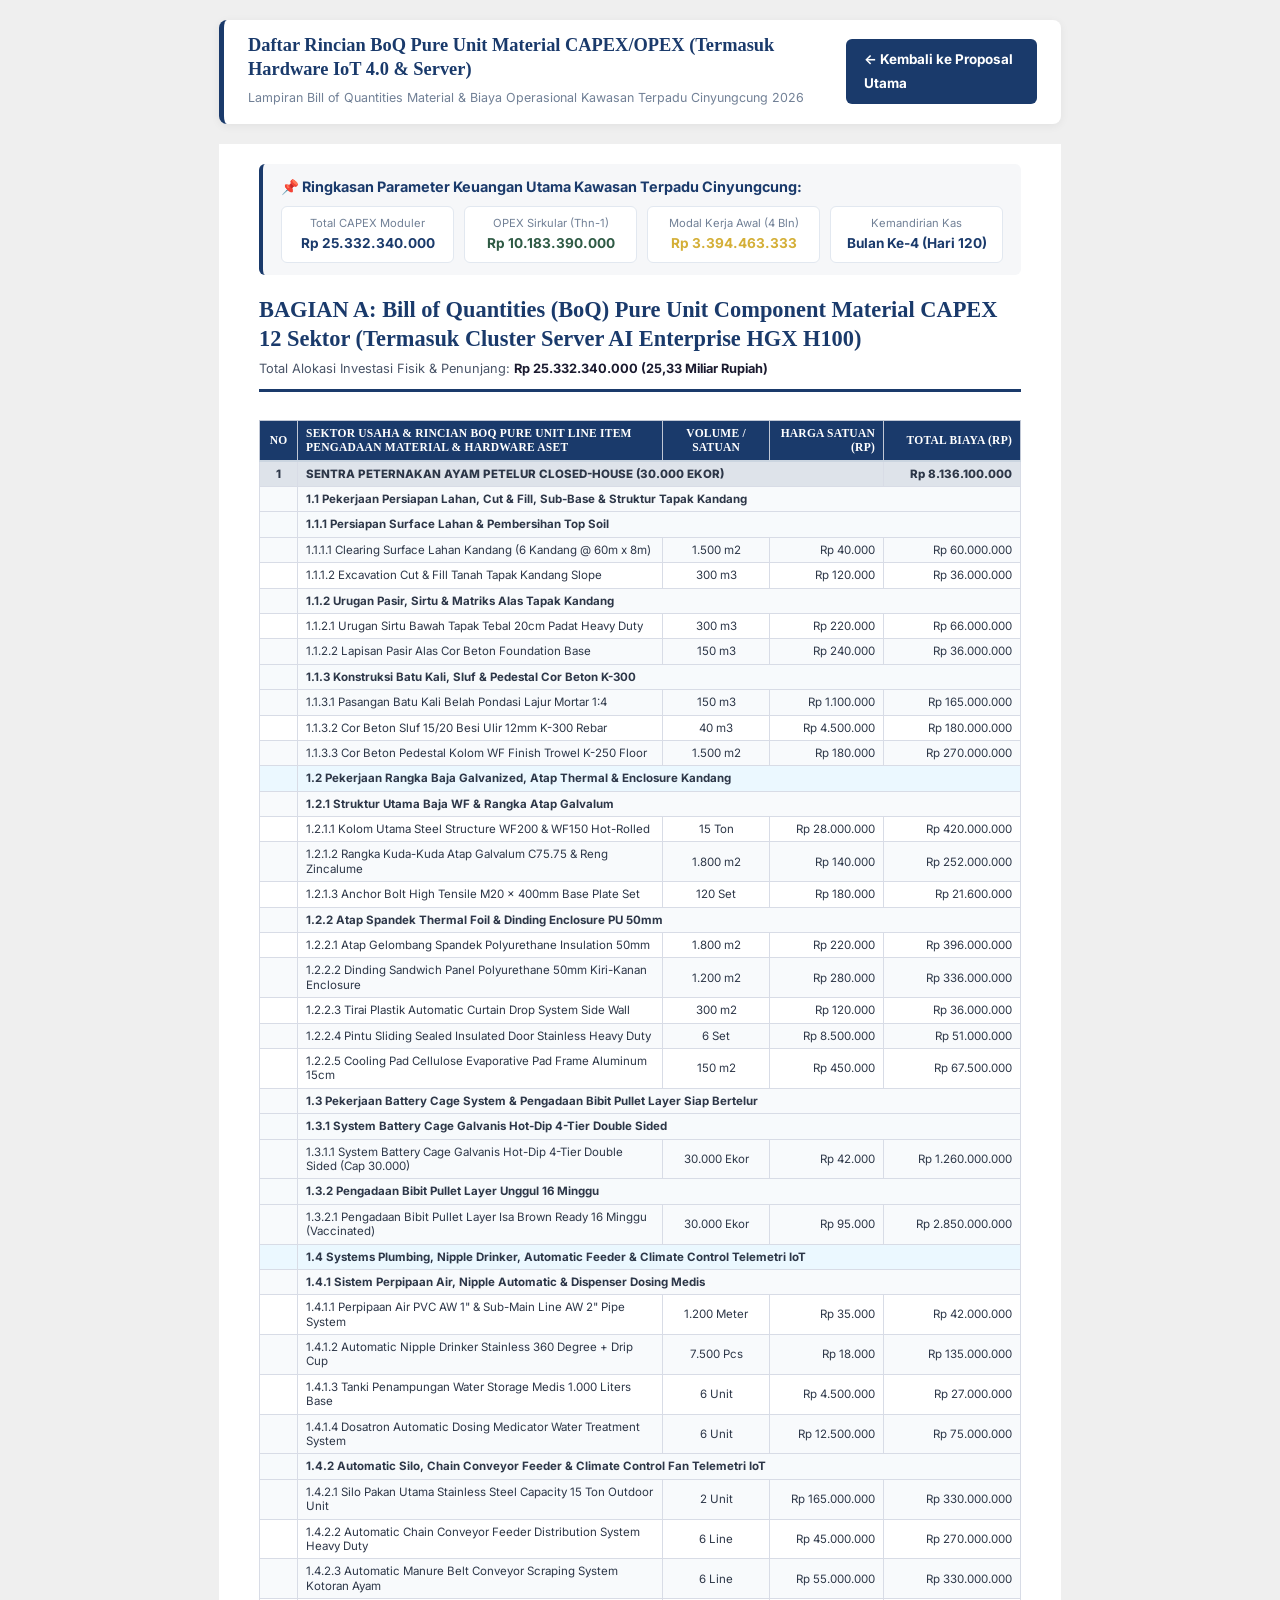
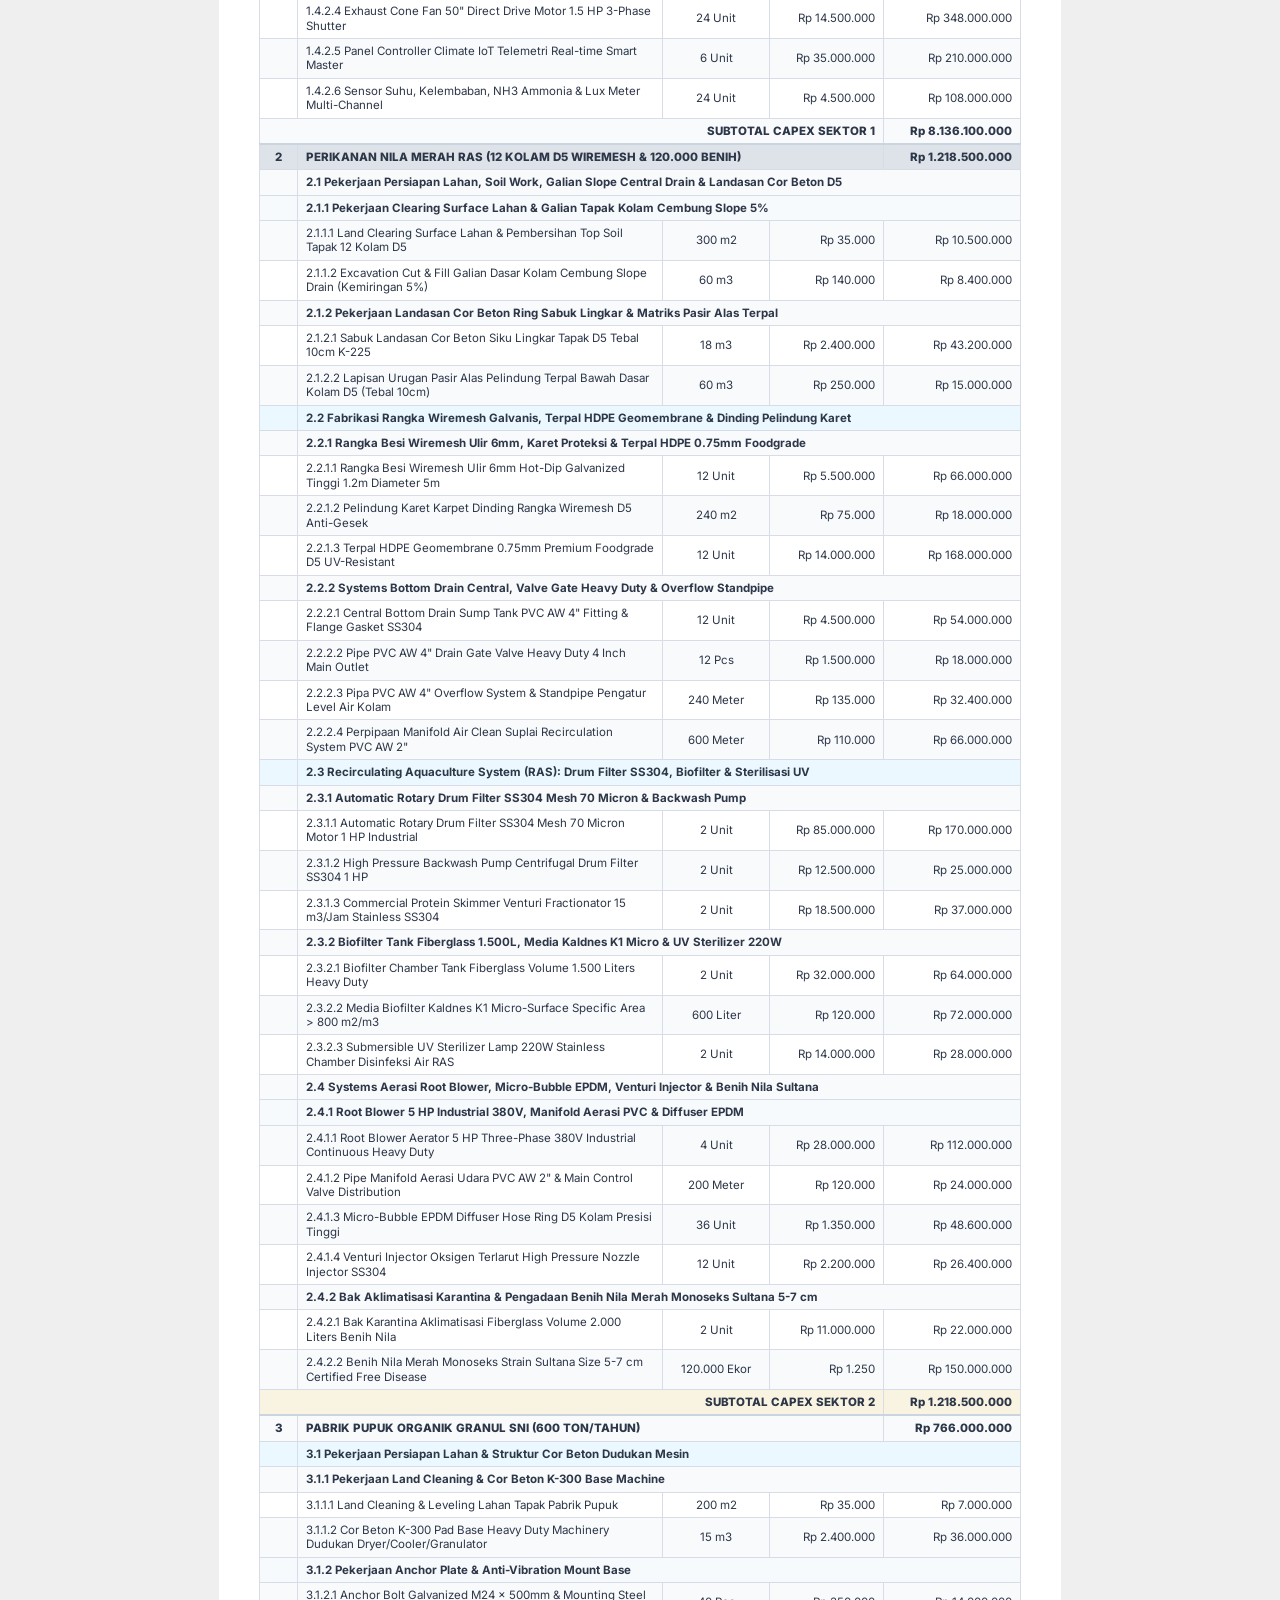
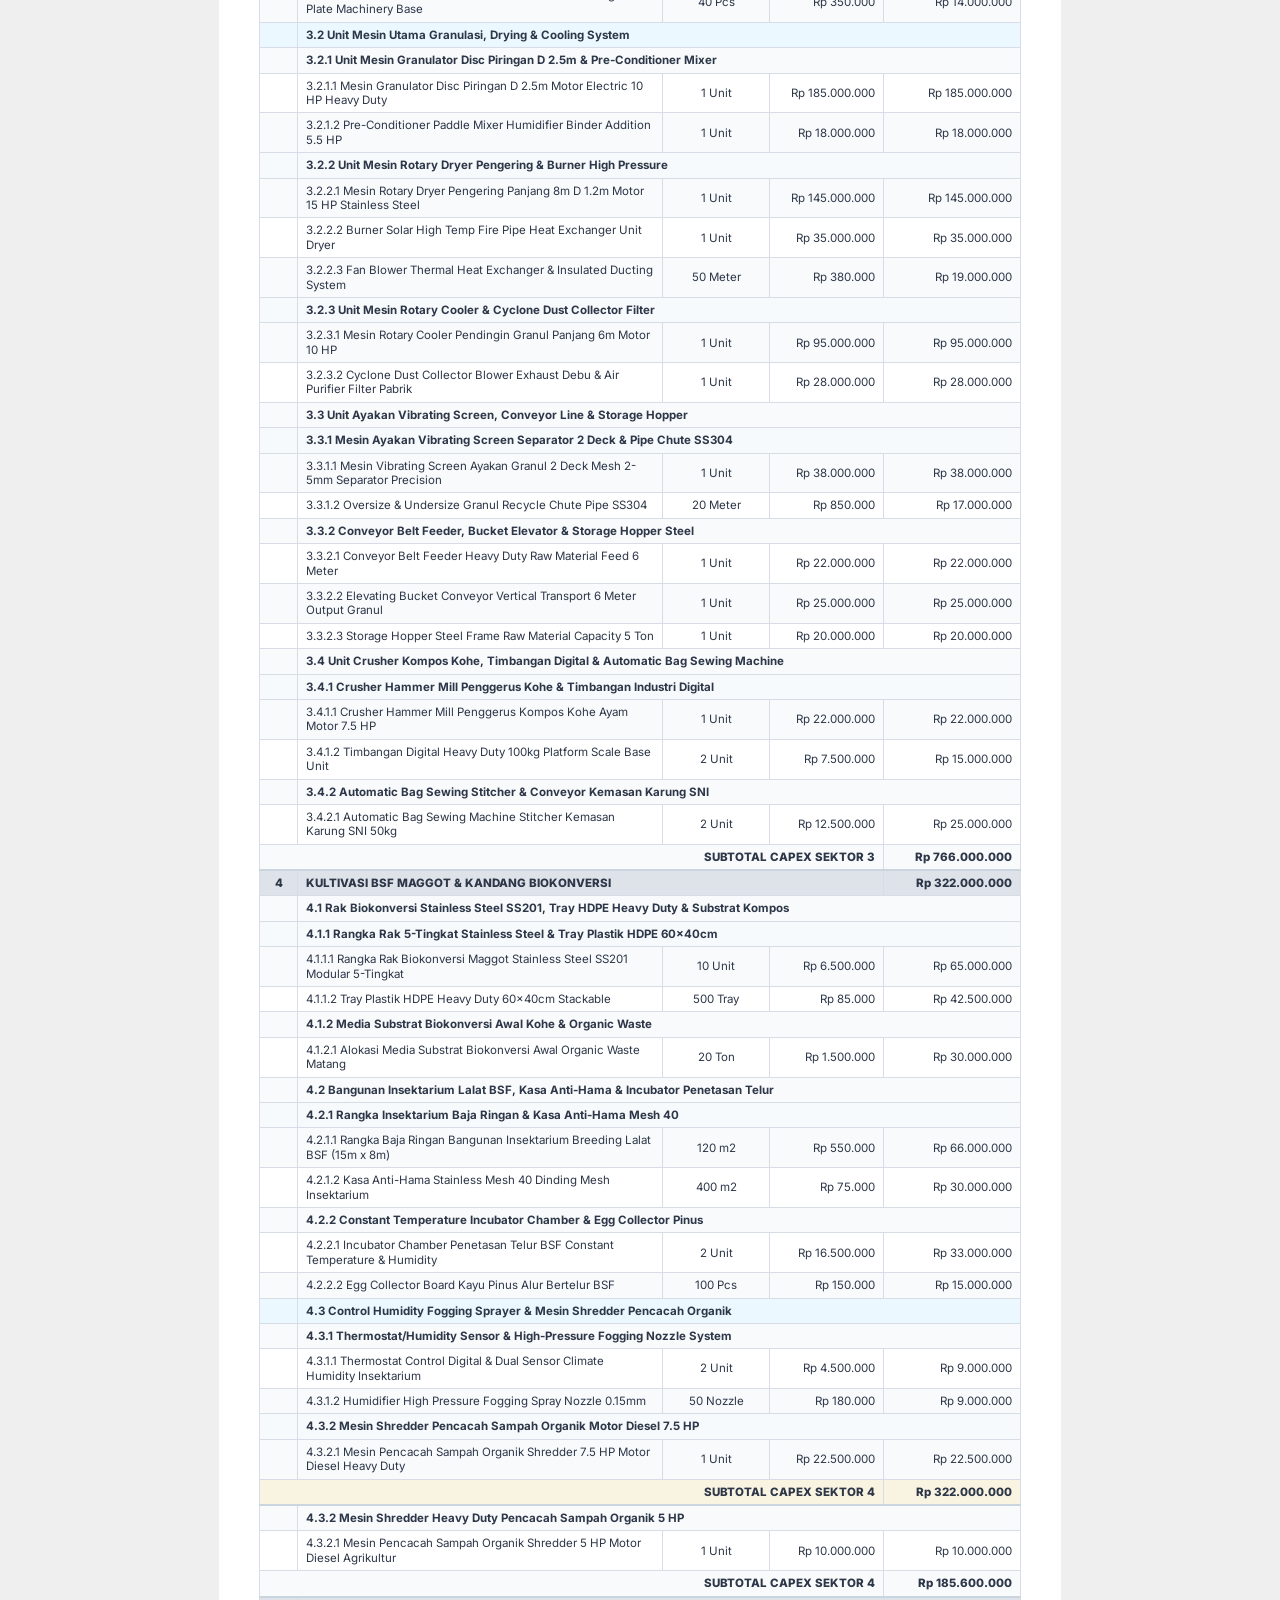
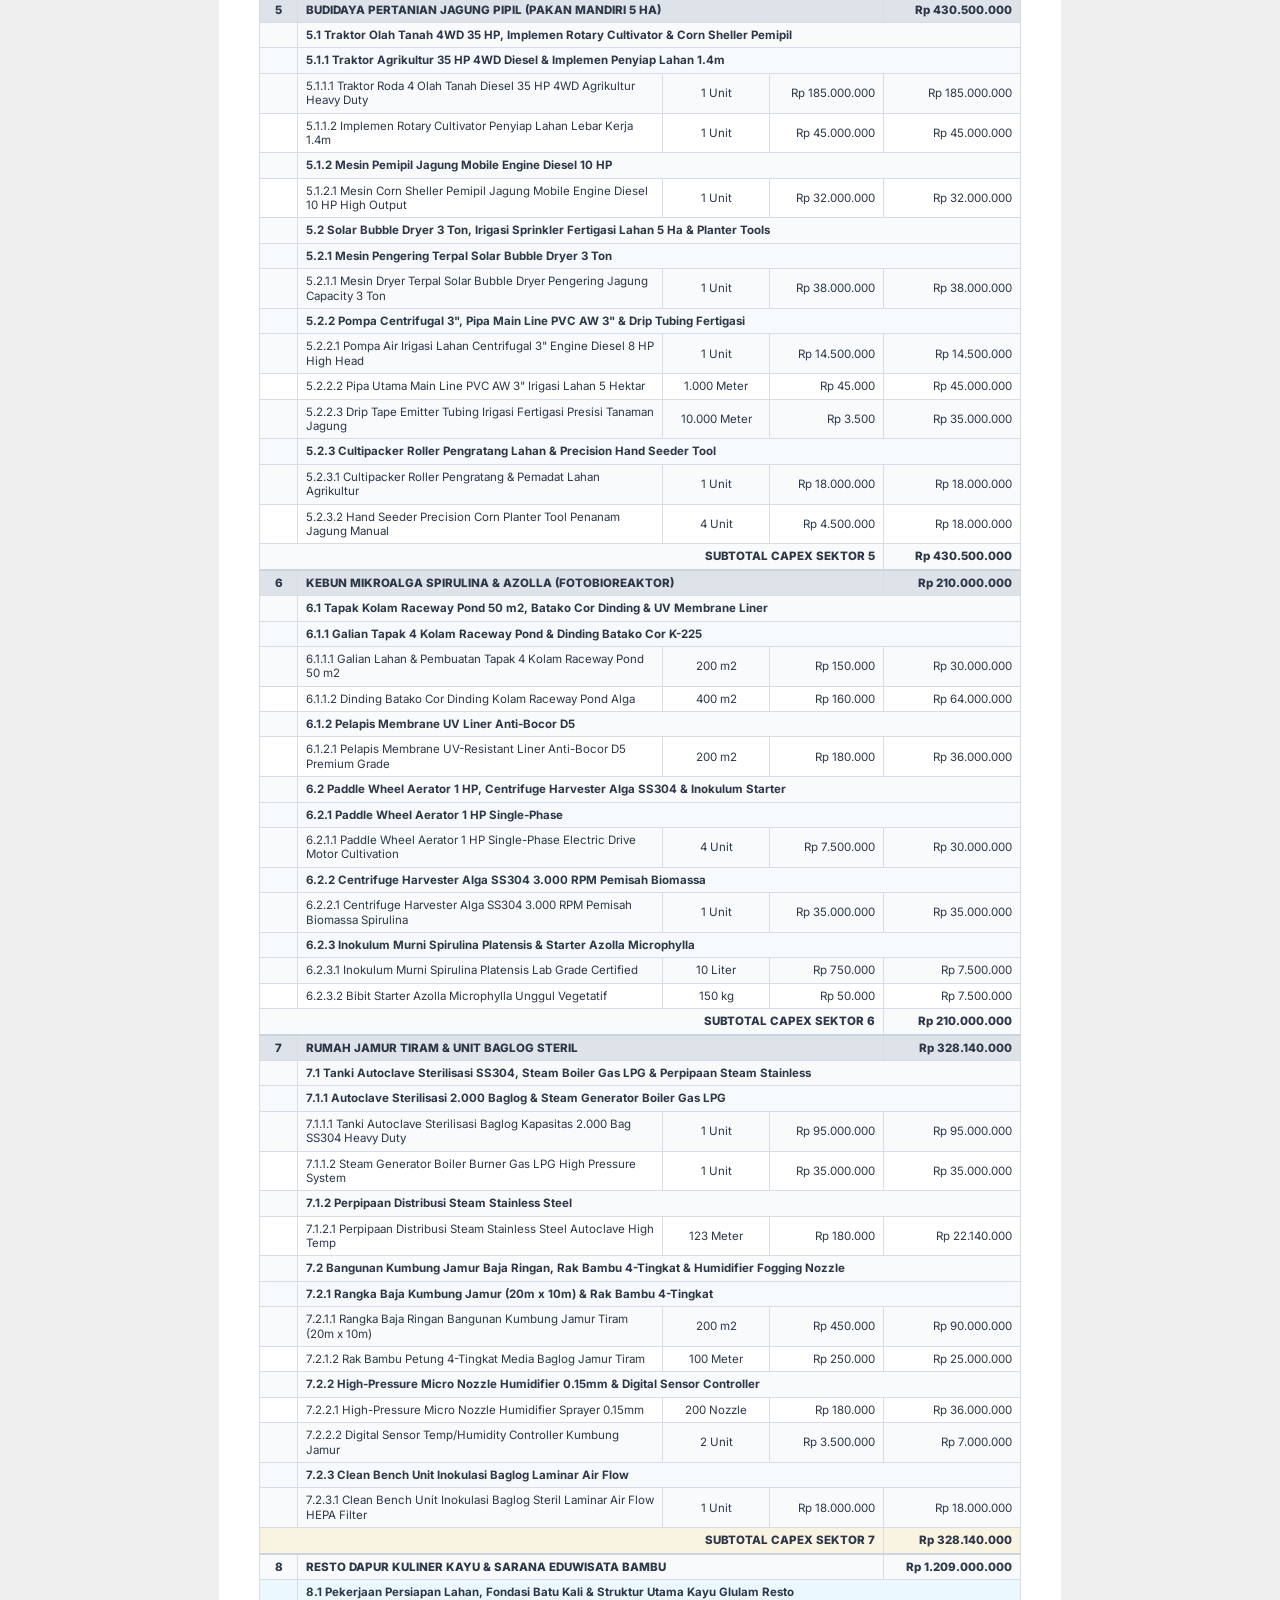
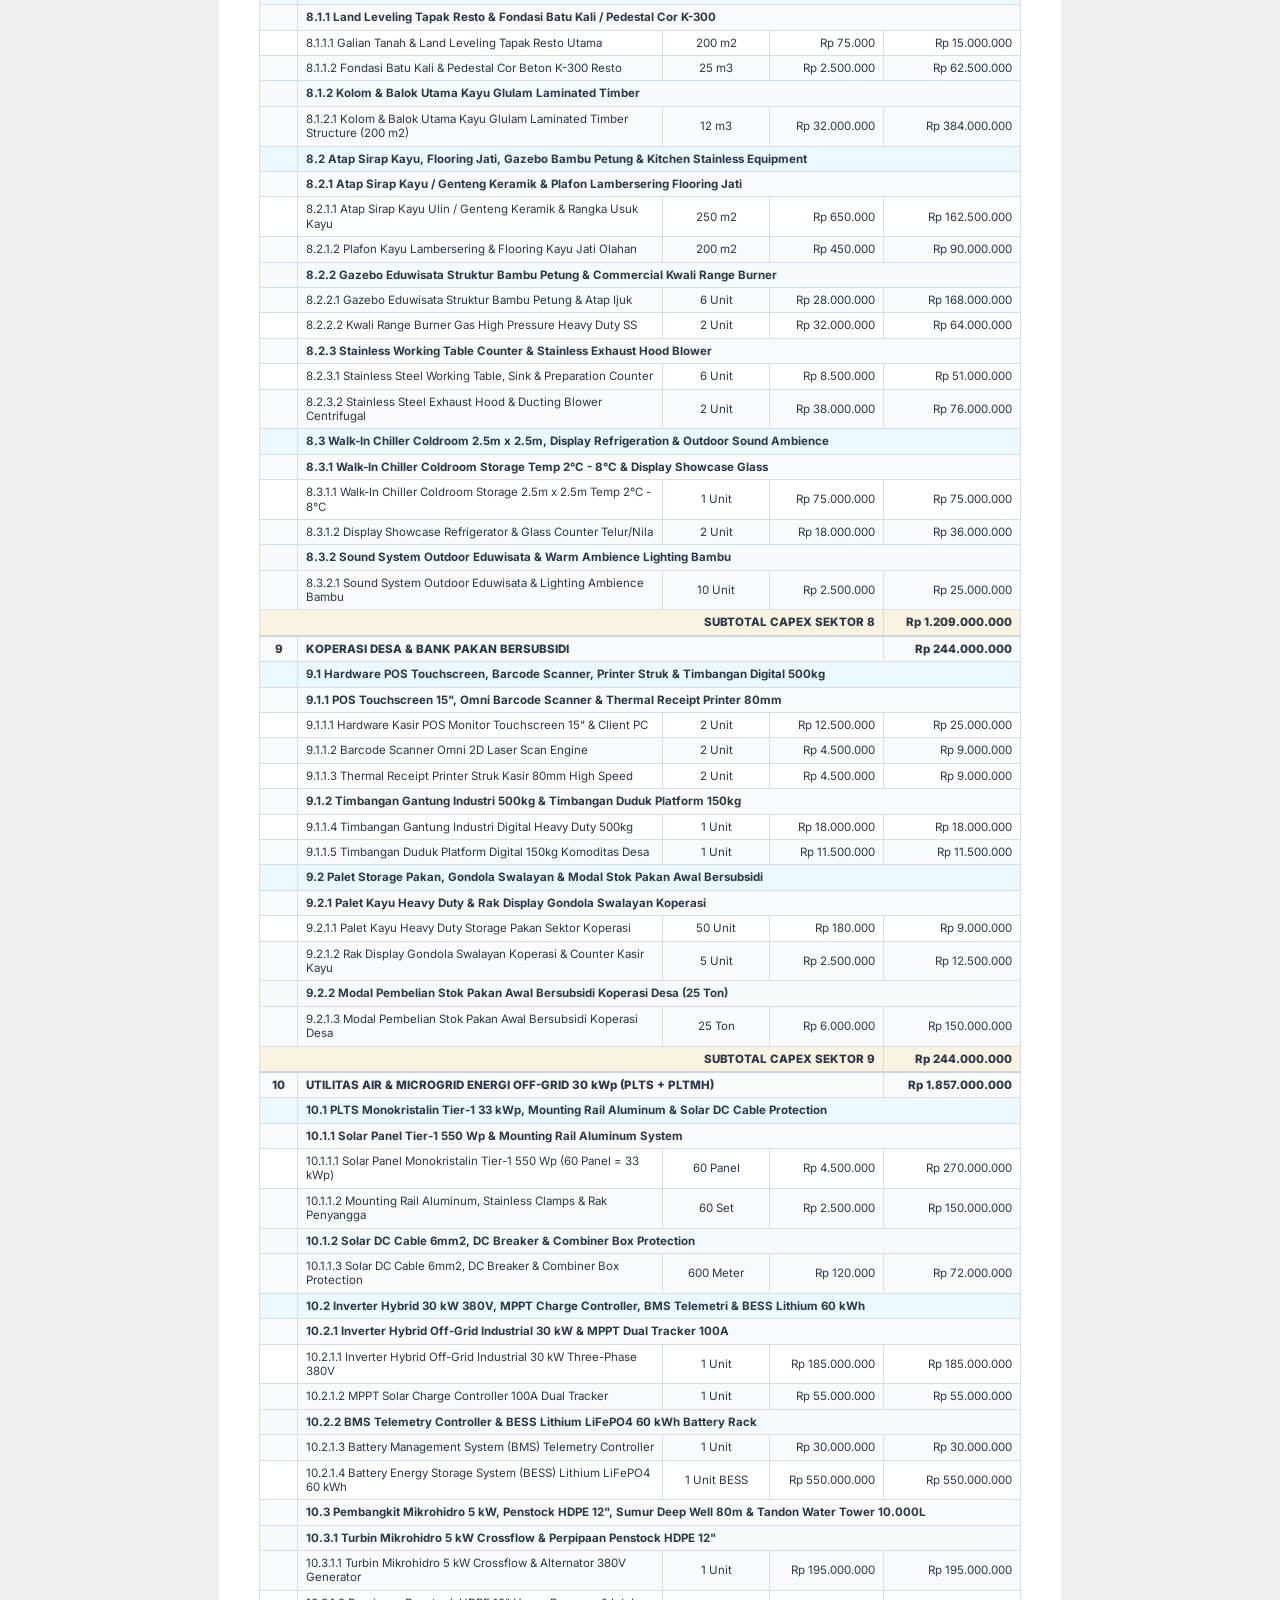
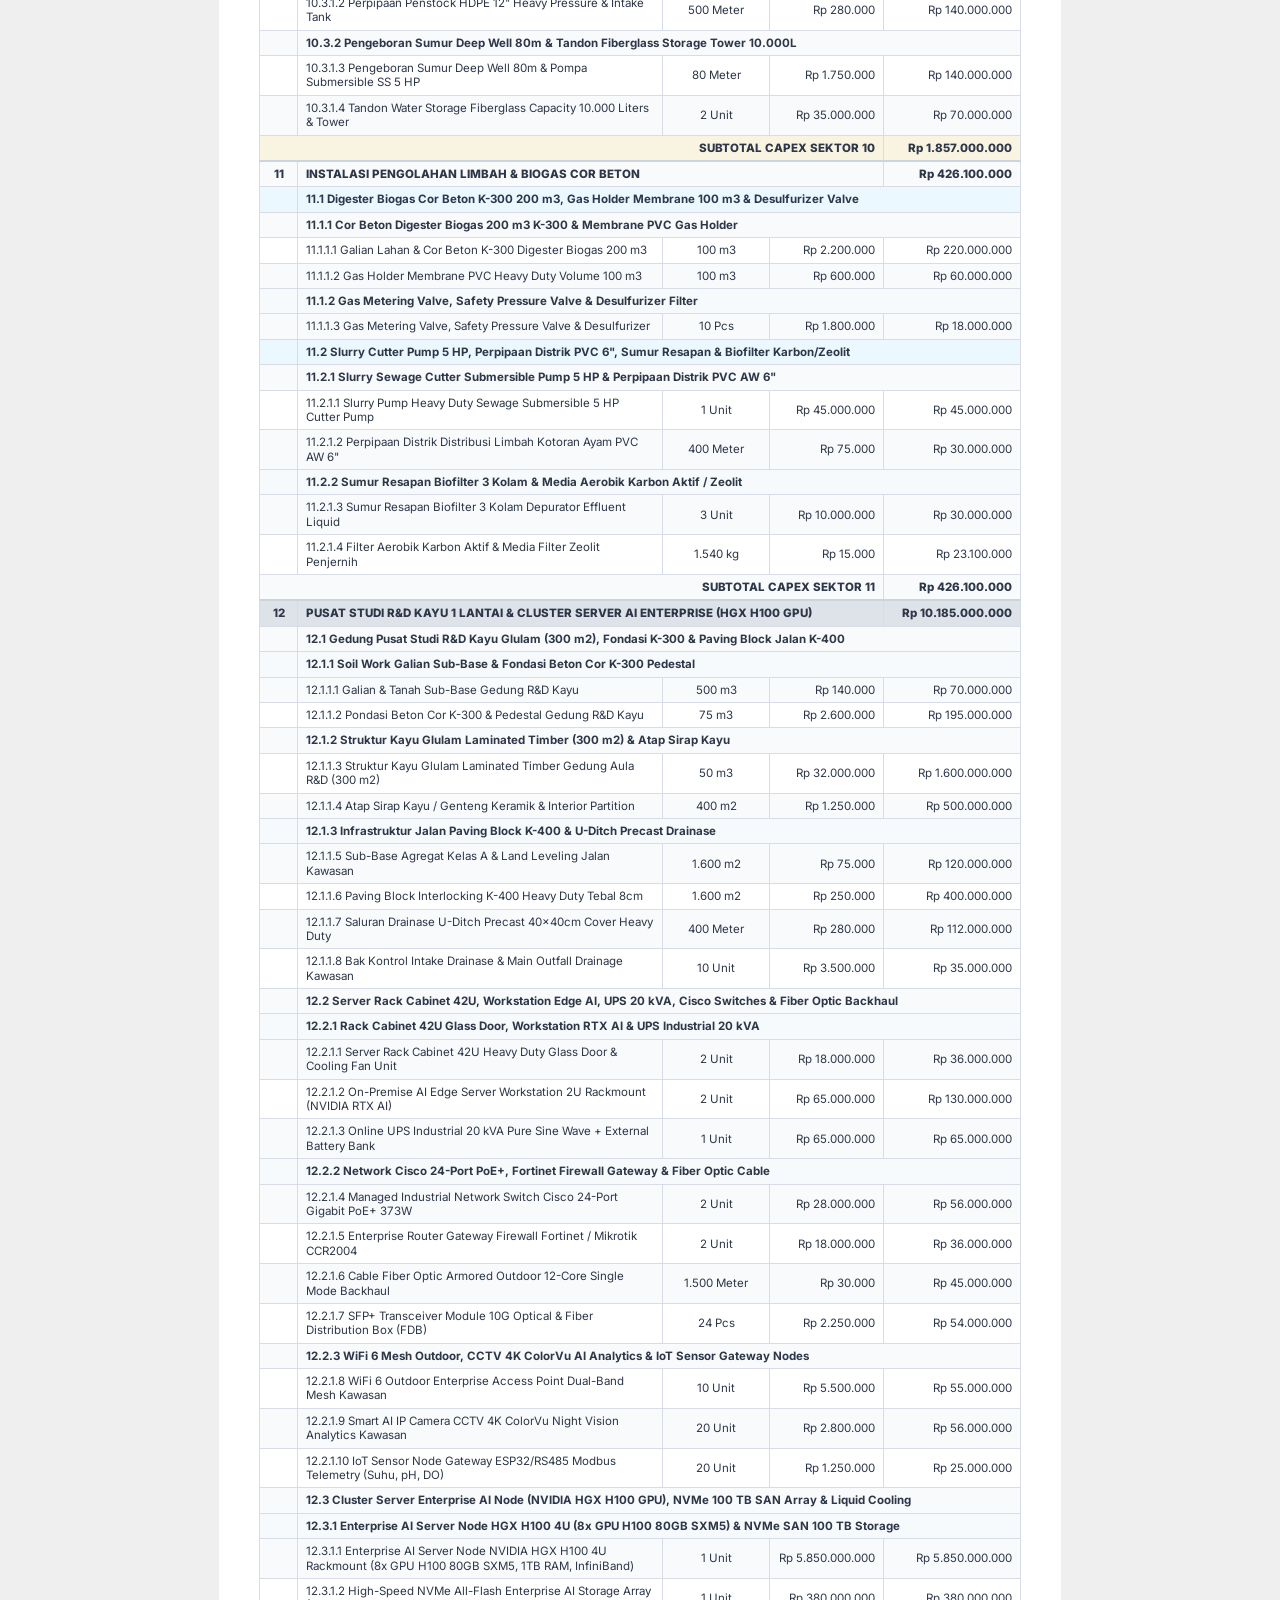
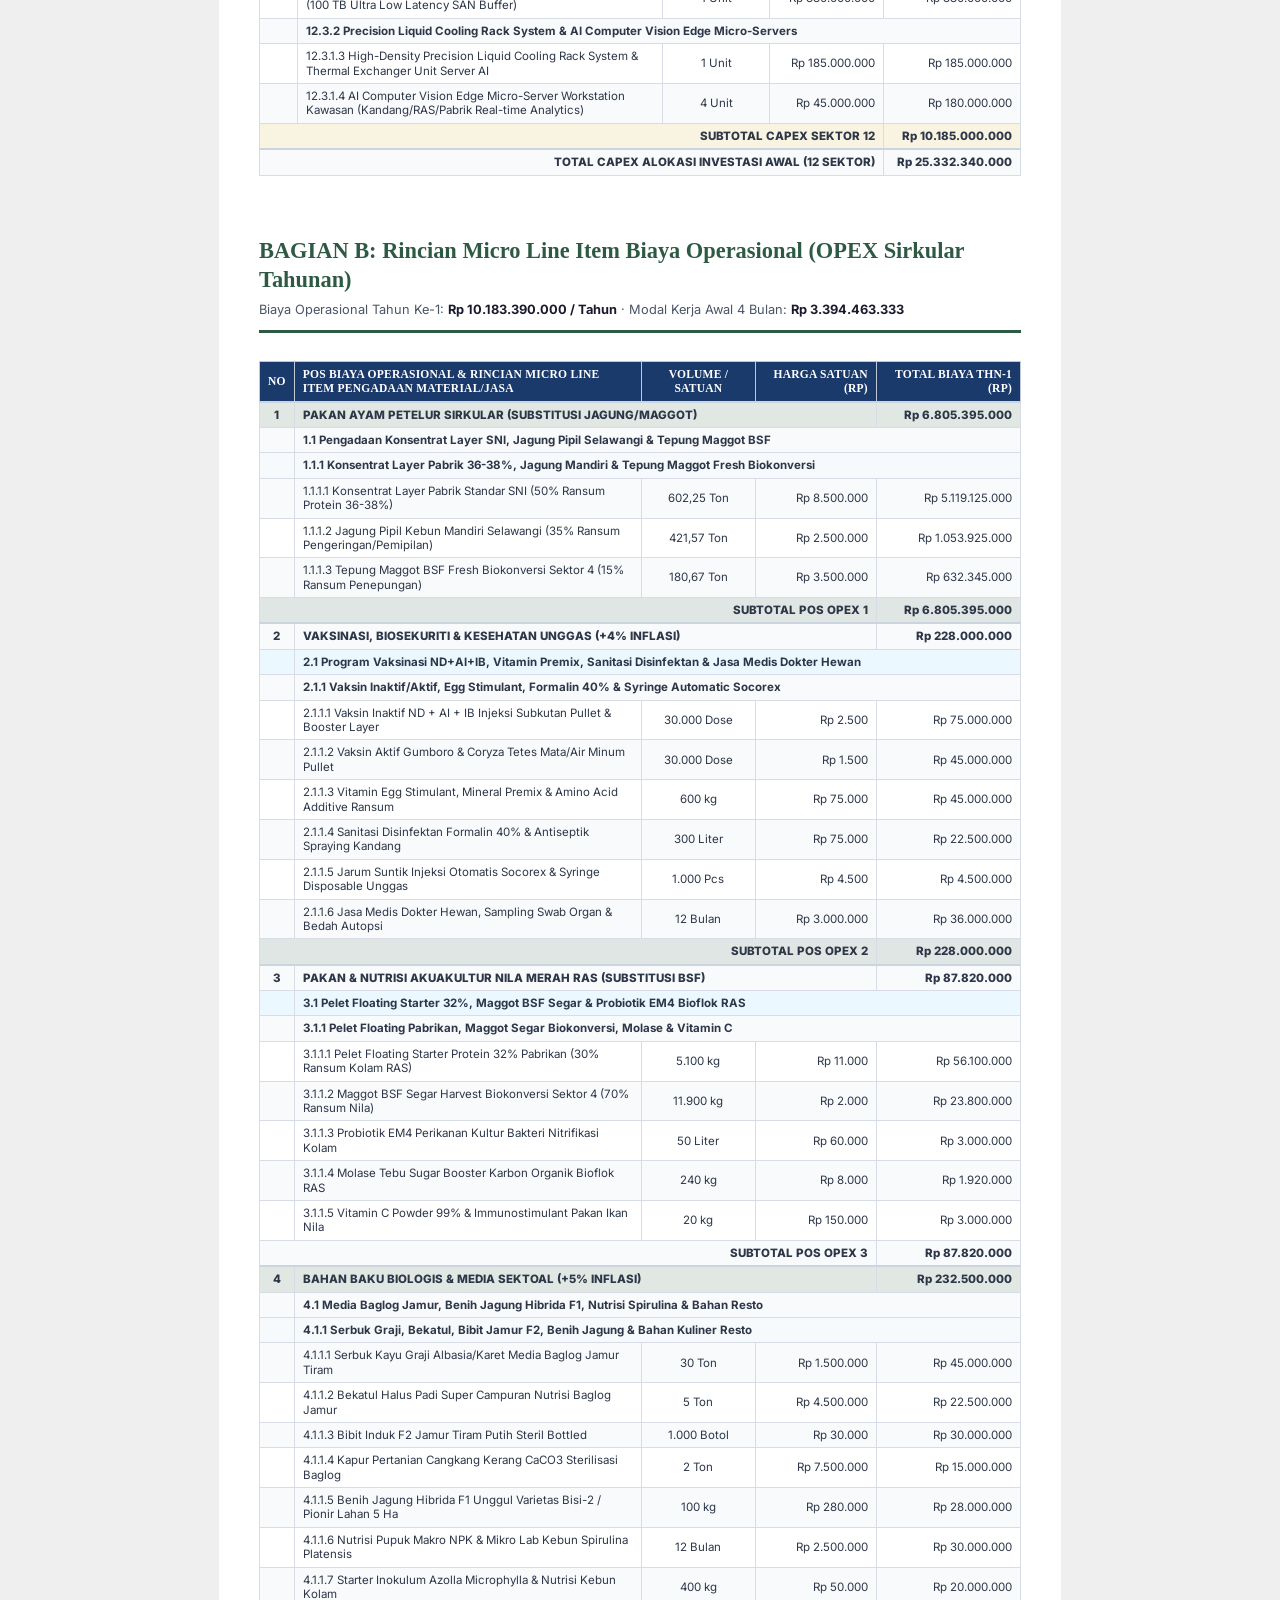
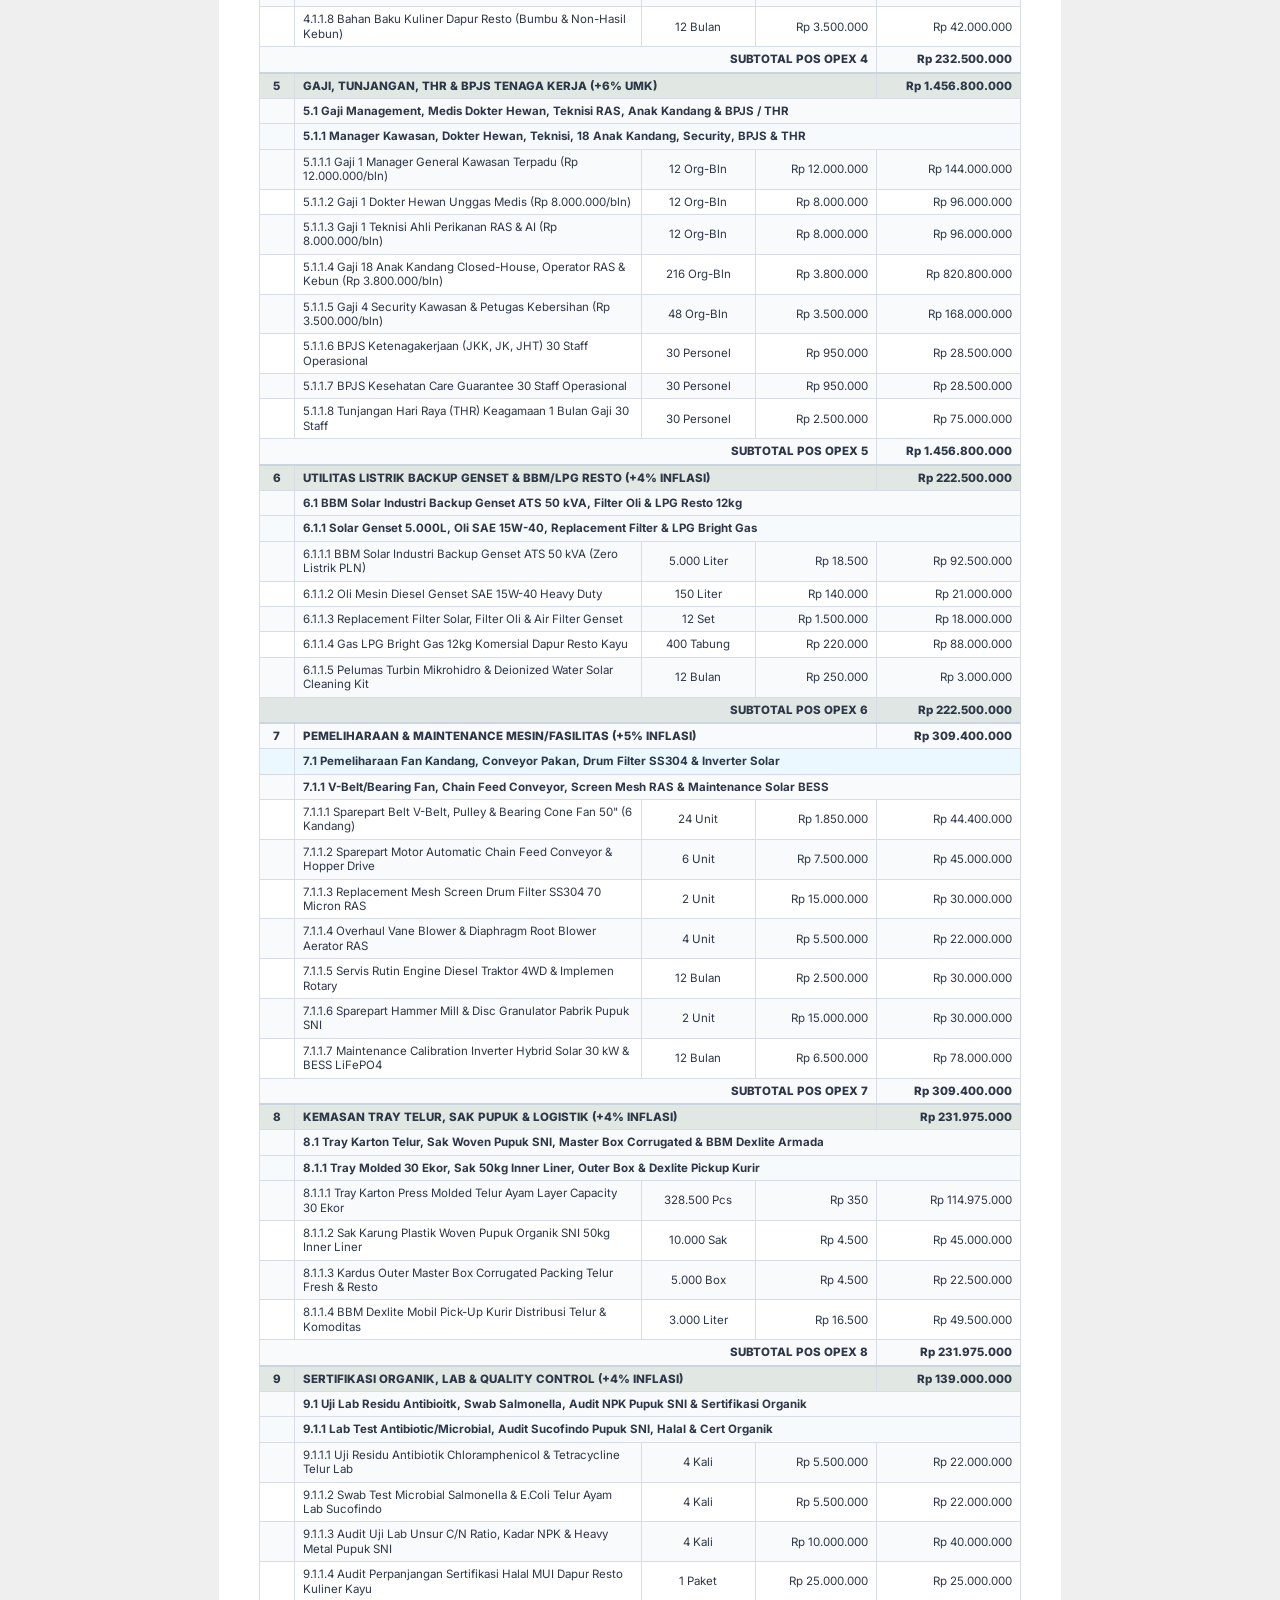
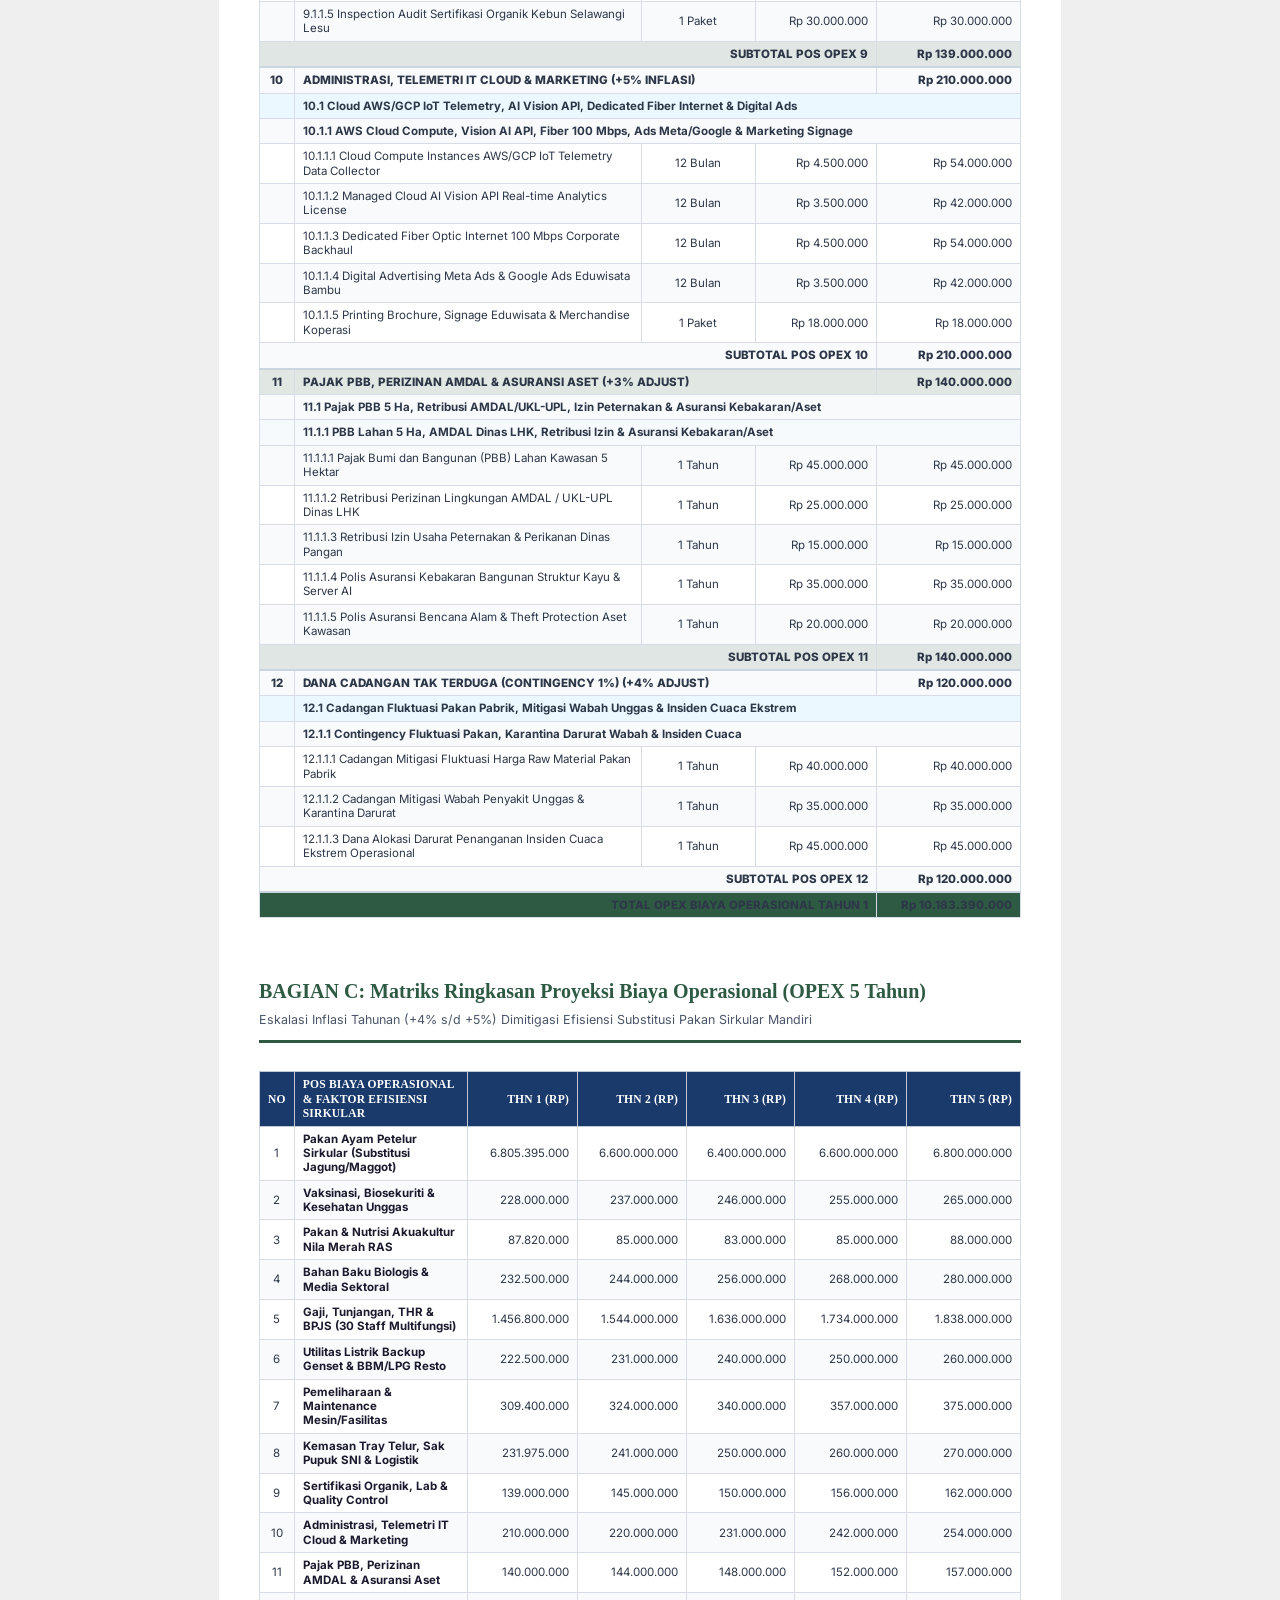
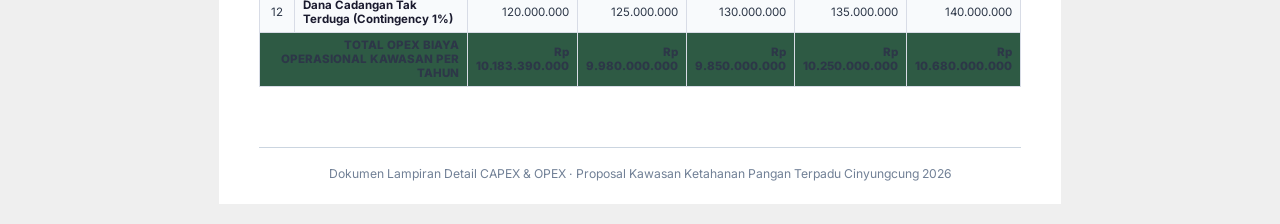
==== financial-detail.html @ dce22460 "Update all 12 Sektor CAPEX and 12 Pos OPEX prices to realistic 2026 market prices" ====
<!DOCTYPE html>
<html lang="id">
<head>
    <meta charset="UTF-8">
    <meta name="viewport" content="width=device-width, initial-scale=1.0">
    <title>Rincian Detil BoQ Pure Unit Material CAPEX & OPEX 12 Sektor (Termasuk IT 4.0 & Server) - Kawasan Terpadu Cinyungcung</title>
    <link rel="stylesheet" href="styles.css">
    <link href="https://fonts.googleapis.com/css2?family=Inter:wght@400;500;600;700;800&display=swap" rel="stylesheet">
    <style>
        body {
            background-color: #EFEFEF;
            font-family: 'Inter', system-ui, -apple-system, sans-serif;
            color: #2D3748;
            margin: 0;
            padding: 20px 0;
        }
        .nav-header {
            max-width: 842px;
            margin: 0 auto 20px auto;
            display: flex;
            justify-content: space-between;
            align-items: center;
            padding: 14px 24px;
            background: #FFFFFF;
            border-radius: 8px;
            box-shadow: 0 2px 10px rgba(0,0,0,0.06);
            border-left: 5px solid #1A3A6B;
        }
        .nav-back-btn {
            display: inline-flex;
            align-items: center;
            gap: 8px;
            background: #1A3A6B;
            color: #FFFFFF;
            padding: 9px 18px;
            border-radius: 6px;
            text-decoration: none;
            font-weight: 700;
            font-size: 0.84rem;
            transition: all 0.2s ease;
        }
        .nav-back-btn:hover {
            background: #0F2548;
            transform: translateY(-1px);
        }
        .item-detail-table th {
            background: #1A3A6B !important;
            color: #FFFFFF !important;
            font-weight: 700;
            text-transform: uppercase;
            font-size: 0.68rem;
            letter-spacing: 0.5px;
            padding: 8px 10px;
        }
        .sector-header-row {
            background: rgba(26, 58, 107, 0.14) !important;
            font-weight: 800;
            color: #1A3A6B;
            font-size: 0.82rem;
            border-top: 2px solid #CBD5E0;
        }
        .subsector-header-row {
            background: #EBF8FF !important;
            font-weight: 700;
            color: #2B6CB0;
            font-size: 0.76rem;
            border-top: 1px solid #CBD5E0;
        }
        .component-header-row {
            background: #F7FAFC !important;
            font-weight: 700;
            color: #4A5568;
            font-size: 0.72rem;
            border-top: 1px solid #E2E8F0;
        }
        .opex-header-row {
            background: rgba(46, 90, 68, 0.14) !important;
            font-weight: 800;
            color: #2E5A44;
            font-size: 0.82rem;
            border-top: 2px solid #CBD5E0;
        }
        .subitem-row td {
            font-size: 0.67rem;
            padding: 4px 8px;
            border-bottom: 1px solid #E2E8F0;
            color: #4A5568;
        }
        .subitem-row strong {
            color: #2D3748;
        }
        .sector-total-row {
            background: rgba(212, 175, 55, 0.15) !important;
            font-weight: 800;
            color: #1A3A6B;
            font-size: 0.78rem;
            border-bottom: 2px solid #CBD5E0;
        }
        .opex-total-row {
            background: rgba(46, 90, 68, 0.15) !important;
            font-weight: 800;
            color: #2E5A44;
            font-size: 0.78rem;
            border-bottom: 2px solid #CBD5E0;
        }
        .kpi-badge-box {
            background: rgba(26, 58, 107, 0.04);
            border-left: 4px solid #1A3A6B;
            border-radius: 6px;
            padding: 12px 18px;
            margin-bottom: 20px;
            font-size: 0.82rem;
            line-height: 1.55;
            color: #1A3A6B;
        }
    </style>
</head>
<body>

    <!-- NAV HEADER -->
    <div class="nav-header">
        <div>
            <h2 style="margin: 0; font-size: 1.15rem; color: #1A3A6B; font-weight: 800;">Daftar Rincian BoQ Pure Unit Material CAPEX/OPEX (Termasuk Hardware IoT 4.0 & Server)</h2>
            <span style="font-size: 0.78rem; color: #718096;">Lampiran Bill of Quantities Material & Biaya Operasional Kawasan Terpadu Cinyungcung 2026</span>
        </div>
        <a href="index.html#bab-5" class="nav-back-btn">
            &larr; Kembali ke Proposal Utama
        </a>
    </div>

    <!-- MAIN CONTAINER SHEET -->
    <div class="pdf-a4-sheet pdf-a4-sheet-landscape" style="margin: 0 auto; background: #FFFFFF; box-shadow: 0 4px 15px rgba(0,0,0,0.08); padding: 30px 40px;">
        <div class="pdf-a4-body">

            <!-- KPI BOX RINGKASAN -->
            <div class="kpi-badge-box">
                <strong style="font-size: 0.9rem; color: #1A3A6B;">📌 Ringkasan Parameter Keuangan Utama Kawasan Terpadu Cinyungcung:</strong>
                <div style="display: grid; grid-template-columns: repeat(4, 1fr); gap: 10px; margin-top: 8px; text-align: center;">
                    <div style="background: #FFFFFF; padding: 8px; border-radius: 6px; border: 1px solid #E2E8F0;">
                        <span style="font-size: 0.7rem; color: #718096; display: block;">Total CAPEX Moduler</span>
                        <strong style="font-size: 0.85rem; color: #1A3A6B;">Rp 25.332.340.000</strong>
                    </div>
                    <div style="background: #FFFFFF; padding: 8px; border-radius: 6px; border: 1px solid #E2E8F0;">
                        <span style="font-size: 0.7rem; color: #718096; display: block;">OPEX Sirkular (Thn-1)</span>
                        <strong style="font-size: 0.85rem; color: #2E5A44;">Rp 10.183.390.000</strong>
                    </div>
                    <div style="background: #FFFFFF; padding: 8px; border-radius: 6px; border: 1px solid #E2E8F0;">
                        <span style="font-size: 0.7rem; color: #718096; display: block;">Modal Kerja Awal (4 Bln)</span>
                        <strong style="font-size: 0.85rem; color: #D4AF37;">Rp 3.394.463.333</strong>
                    </div>
                    <div style="background: #FFFFFF; padding: 8px; border-radius: 6px; border: 1px solid #E2E8F0;">
                        <span style="font-size: 0.7rem; color: #718096; display: block;">Kemandirian Kas</span>
                        <strong style="font-size: 0.85rem; color: #1A3A6B;">Bulan Ke-4 (Hari 120)</strong>
                    </div>
                </div>
            </div>
            
            <!-- SECTION 1: RINCIAN DETIL CAPEX 12 SEKTOR -->
            <div style="border-bottom: 3px solid #1A3A6B; padding-bottom: 8px; margin-bottom: 16px;">
                <h2 style="font-family: 'Times New Roman', serif; color: #1A3A6B; margin: 0; font-size: 1.4rem; font-weight: 800;">
                    BAGIAN A: Bill of Quantities (BoQ) Pure Unit Component Material CAPEX 12 Sektor (Termasuk Cluster Server AI Enterprise HGX H100)
                </h2>
                <span style="font-size: 0.80rem; color: #4A5568;">Total Alokasi Investasi Fisik & Penunjang: <strong>Rp 25.332.340.000 (25,33 Miliar Rupiah)</strong></span>
            </div>

            <div class="table-container" style="margin-bottom: 35px;">
                <table class="proposal-table item-detail-table" style="width: 100%;">
                    <thead>
                        <tr>
                            <th style="width: 5%; text-align: center;">No</th>
                            <th style="width: 48%;">Sektor Usaha & Rincian BoQ Pure Unit Line Item Pengadaan Material & Hardware Aset</th>
                            <th style="width: 14%; text-align: center;">Volume / Satuan</th>
                            <th style="width: 15%; text-align: right;">Harga Satuan (Rp)</th>
                            <th style="width: 18%; text-align: right;">Total Biaya (Rp)</th>
                        </tr>
                    </thead>
                    <tbody>

                        <!-- SEKTOR 1 -->
                        <tr class="sector-header-row">
                            <td style="text-align: center;">1</td>
                            <td colspan="3">SENTRA PETERNAKAN AYAM PETELUR CLOSED-HOUSE (30.000 EKOR)</td>
                            <td style="text-align: right;">Rp 8.136.100.000</td>
                        </tr>

                        <!-- 1.1 -->
                        <tr class="subsector-header-row">
                            <td></td>
                            <td colspan="4">1.1 Pekerjaan Persiapan Lahan, Cut & Fill, Sub-Base & Struktur Tapak Kandang</td>
                        </tr>
                        <tr class="component-header-row">
                            <td></td>
                            <td colspan="4">1.1.1 Persiapan Surface Lahan & Pembersihan Top Soil</td>
                        </tr>
                        <tr class="subitem-row"><td></td><td style="padding-left: 20px;">1.1.1.1 Clearing Surface Lahan Kandang (6 Kandang @ 60m x 8m)</td><td style="text-align: center;">1.500 m2</td><td style="text-align: right;">Rp 40.000</td><td style="text-align: right;">Rp 60.000.000</td></tr>
                        <tr class="subitem-row"><td></td><td style="padding-left: 20px;">1.1.1.2 Excavation Cut & Fill Tanah Tapak Kandang Slope</td><td style="text-align: center;">300 m3</td><td style="text-align: right;">Rp 120.000</td><td style="text-align: right;">Rp 36.000.000</td></tr>
                        
                        <tr class="component-header-row">
                            <td></td>
                            <td colspan="4">1.1.2 Urugan Pasir, Sirtu & Matriks Alas Tapak Kandang</td>
                        </tr>
                        <tr class="subitem-row"><td></td><td style="padding-left: 20px;">1.1.2.1 Urugan Sirtu Bawah Tapak Tebal 20cm Padat Heavy Duty</td><td style="text-align: center;">300 m3</td><td style="text-align: right;">Rp 220.000</td><td style="text-align: right;">Rp 66.000.000</td></tr>
                        <tr class="subitem-row"><td></td><td style="padding-left: 20px;">1.1.2.2 Lapisan Pasir Alas Cor Beton Foundation Base</td><td style="text-align: center;">150 m3</td><td style="text-align: right;">Rp 240.000</td><td style="text-align: right;">Rp 36.000.000</td></tr>

                        <tr class="component-header-row">
                            <td></td>
                            <td colspan="4">1.1.3 Konstruksi Batu Kali, Sluf & Pedestal Cor Beton K-300</td>
                        </tr>
                        <tr class="subitem-row"><td></td><td style="padding-left: 20px;">1.1.3.1 Pasangan Batu Kali Belah Pondasi Lajur Mortar 1:4</td><td style="text-align: center;">150 m3</td><td style="text-align: right;">Rp 1.100.000</td><td style="text-align: right;">Rp 165.000.000</td></tr>
                        <tr class="subitem-row"><td></td><td style="padding-left: 20px;">1.1.3.2 Cor Beton Sluf 15/20 Besi Ulir 12mm K-300 Rebar</td><td style="text-align: center;">40 m3</td><td style="text-align: right;">Rp 4.500.000</td><td style="text-align: right;">Rp 180.000.000</td></tr>
                        <tr class="subitem-row"><td></td><td style="padding-left: 20px;">1.1.3.3 Cor Beton Pedestal Kolom WF Finish Trowel K-250 Floor</td><td style="text-align: center;">1.500 m2</td><td style="text-align: right;">Rp 180.000</td><td style="text-align: right;">Rp 270.000.000</td></tr>

                        <!-- 1.2 -->
                        <tr class="subsector-header-row">
                            <td></td>
                            <td colspan="4">1.2 Pekerjaan Rangka Baja Galvanized, Atap Thermal & Enclosure Kandang</td>
                        </tr>
                        <tr class="component-header-row">
                            <td></td>
                            <td colspan="4">1.2.1 Struktur Utama Baja WF & Rangka Atap Galvalum</td>
                        </tr>
                        <tr class="subitem-row"><td></td><td style="padding-left: 20px;">1.2.1.1 Kolom Utama Steel Structure WF200 & WF150 Hot-Rolled</td><td style="text-align: center;">15 Ton</td><td style="text-align: right;">Rp 28.000.000</td><td style="text-align: right;">Rp 420.000.000</td></tr>
                        <tr class="subitem-row"><td></td><td style="padding-left: 20px;">1.2.1.2 Rangka Kuda-Kuda Atap Galvalum C75.75 & Reng Zincalume</td><td style="text-align: center;">1.800 m2</td><td style="text-align: right;">Rp 140.000</td><td style="text-align: right;">Rp 252.000.000</td></tr>
                        <tr class="subitem-row"><td></td><td style="padding-left: 20px;">1.2.1.3 Anchor Bolt High Tensile M20 x 400mm Base Plate Set</td><td style="text-align: center;">120 Set</td><td style="text-align: right;">Rp 180.000</td><td style="text-align: right;">Rp 21.600.000</td></tr>

                        <tr class="component-header-row">
                            <td></td>
                            <td colspan="4">1.2.2 Atap Spandek Thermal Foil & Dinding Enclosure PU 50mm</td>
                        </tr>
                        <tr class="subitem-row"><td></td><td style="padding-left: 20px;">1.2.2.1 Atap Gelombang Spandek Polyurethane Insulation 50mm</td><td style="text-align: center;">1.800 m2</td><td style="text-align: right;">Rp 220.000</td><td style="text-align: right;">Rp 396.000.000</td></tr>
                        <tr class="subitem-row"><td></td><td style="padding-left: 20px;">1.2.2.2 Dinding Sandwich Panel Polyurethane 50mm Kiri-Kanan Enclosure</td><td style="text-align: center;">1.200 m2</td><td style="text-align: right;">Rp 280.000</td><td style="text-align: right;">Rp 336.000.000</td></tr>
                        <tr class="subitem-row"><td></td><td style="padding-left: 20px;">1.2.2.3 Tirai Plastik Automatic Curtain Drop System Side Wall</td><td style="text-align: center;">300 m2</td><td style="text-align: right;">Rp 120.000</td><td style="text-align: right;">Rp 36.000.000</td></tr>
                        <tr class="subitem-row"><td></td><td style="padding-left: 20px;">1.2.2.4 Pintu Sliding Sealed Insulated Door Stainless Heavy Duty</td><td style="text-align: center;">6 Set</td><td style="text-align: right;">Rp 8.500.000</td><td style="text-align: right;">Rp 51.000.000</td></tr>
                        <tr class="subitem-row"><td></td><td style="padding-left: 20px;">1.2.2.5 Cooling Pad Cellulose Evaporative Pad Frame Aluminum 15cm</td><td style="text-align: center;">150 m2</td><td style="text-align: right;">Rp 450.000</td><td style="text-align: right;">Rp 67.500.000</td></tr>

                        <!-- 1.3 -->
                        <tr class="subsector-header-row">
                            <td></td>
                            <td colspan="4">1.3 Pekerjaan Battery Cage System & Pengadaan Bibit Pullet Layer Siap Bertelur</td>
                        </tr>
                        <tr class="component-header-row">
                            <td></td>
                            <td colspan="4">1.3.1 System Battery Cage Galvanis Hot-Dip 4-Tier Double Sided</td>
                        </tr>
                        <tr class="subitem-row"><td></td><td style="padding-left: 20px;">1.3.1.1 System Battery Cage Galvanis Hot-Dip 4-Tier Double Sided (Cap 30.000)</td><td style="text-align: center;">30.000 Ekor</td><td style="text-align: right;">Rp 42.000</td><td style="text-align: right;">Rp 1.260.000.000</td></tr>
                        
                        <tr class="component-header-row">
                            <td></td>
                            <td colspan="4">1.3.2 Pengadaan Bibit Pullet Layer Unggul 16 Minggu</td>
                        </tr>
                        <tr class="subitem-row"><td></td><td style="padding-left: 20px;">1.3.2.1 Pengadaan Bibit Pullet Layer Isa Brown Ready 16 Minggu (Vaccinated)</td><td style="text-align: center;">30.000 Ekor</td><td style="text-align: right;">Rp 95.000</td><td style="text-align: right;">Rp 2.850.000.000</td></tr>

                        <!-- 1.4 -->
                        <tr class="subsector-header-row">
                            <td></td>
                            <td colspan="4">1.4 Systems Plumbing, Nipple Drinker, Automatic Feeder & Climate Control Telemetri IoT</td>
                        </tr>
                        <tr class="component-header-row">
                            <td></td>
                            <td colspan="4">1.4.1 Sistem Perpipaan Air, Nipple Automatic & Dispenser Dosing Medis</td>
                        </tr>
                        <tr class="subitem-row"><td></td><td style="padding-left: 20px;">1.4.1.1 Perpipaan Air PVC AW 1" & Sub-Main Line AW 2" Pipe System</td><td style="text-align: center;">1.200 Meter</td><td style="text-align: right;">Rp 35.000</td><td style="text-align: right;">Rp 42.000.000</td></tr>
                        <tr class="subitem-row"><td></td><td style="padding-left: 20px;">1.4.1.2 Automatic Nipple Drinker Stainless 360 Degree + Drip Cup</td><td style="text-align: center;">7.500 Pcs</td><td style="text-align: right;">Rp 18.000</td><td style="text-align: right;">Rp 135.000.000</td></tr>
                        <tr class="subitem-row"><td></td><td style="padding-left: 20px;">1.4.1.3 Tanki Penampungan Water Storage Medis 1.000 Liters Base</td><td style="text-align: center;">6 Unit</td><td style="text-align: right;">Rp 4.500.000</td><td style="text-align: right;">Rp 27.000.000</td></tr>
                        <tr class="subitem-row"><td></td><td style="padding-left: 20px;">1.4.1.4 Dosatron Automatic Dosing Medicator Water Treatment System</td><td style="text-align: center;">6 Unit</td><td style="text-align: right;">Rp 12.500.000</td><td style="text-align: right;">Rp 75.000.000</td></tr>

                        <tr class="component-header-row">
                            <td></td>
                            <td colspan="4">1.4.2 Automatic Silo, Chain Conveyor Feeder & Climate Control Fan Telemetri IoT</td>
                        </tr>
                        <tr class="subitem-row"><td></td><td style="padding-left: 20px;">1.4.2.1 Silo Pakan Utama Stainless Steel Capacity 15 Ton Outdoor Unit</td><td style="text-align: center;">2 Unit</td><td style="text-align: right;">Rp 165.000.000</td><td style="text-align: right;">Rp 330.000.000</td></tr>
                        <tr class="subitem-row"><td></td><td style="padding-left: 20px;">1.4.2.2 Automatic Chain Conveyor Feeder Distribution System Heavy Duty</td><td style="text-align: center;">6 Line</td><td style="text-align: right;">Rp 45.000.000</td><td style="text-align: right;">Rp 270.000.000</td></tr>
                        <tr class="subitem-row"><td></td><td style="padding-left: 20px;">1.4.2.3 Automatic Manure Belt Conveyor Scraping System Kotoran Ayam</td><td style="text-align: center;">6 Line</td><td style="text-align: right;">Rp 55.000.000</td><td style="text-align: right;">Rp 330.000.000</td></tr>
                        <tr class="subitem-row"><td></td><td style="padding-left: 20px;">1.4.2.4 Exhaust Cone Fan 50" Direct Drive Motor 1.5 HP 3-Phase Shutter</td><td style="text-align: center;">24 Unit</td><td style="text-align: right;">Rp 14.500.000</td><td style="text-align: right;">Rp 348.000.000</td></tr>
                        <tr class="subitem-row"><td></td><td style="padding-left: 20px;">1.4.2.5 Panel Controller Climate IoT Telemetri Real-time Smart Master</td><td style="text-align: center;">6 Unit</td><td style="text-align: right;">Rp 35.000.000</td><td style="text-align: right;">Rp 210.000.000</td></tr>
                        <tr class="subitem-row"><td></td><td style="padding-left: 20px;">1.4.2.6 Sensor Suhu, Kelembaban, NH3 Ammonia & Lux Meter Multi-Channel</td><td style="text-align: center;">24 Unit</td><td style="text-align: right;">Rp 4.500.000</td><td style="text-align: right;">Rp 108.000.000</td></tr>
                        <tr class="sector-total-row">
                            <td colspan="4" style="text-align: right;">SUBTOTAL CAPEX SEKTOR 1</td>
                            <td style="text-align: right;">Rp 8.136.100.000</td>
                        </tr>

                        <!-- SEKTOR 2 -->
                        <tr class="sector-header-row"><td style="text-align: center;">2</td><td colspan="3">PERIKANAN NILA MERAH RAS (12 KOLAM D5 WIREMESH & 120.000 BENIH)</td><td style="text-align: right;">Rp 1.218.500.000</td></tr>
                        
                        <!-- 2.1 -->
                        <tr class="subsector-header-row">
                            <td></td>
                            <td colspan="4">2.1 Pekerjaan Persiapan Lahan, Soil Work, Galian Slope Central Drain & Landasan Cor Beton D5</td>
                        </tr>
                        <tr class="component-header-row">
                            <td></td>
                            <td colspan="4">2.1.1 Pekerjaan Clearing Surface Lahan & Galian Tapak Kolam Cembung Slope 5%</td>
                        </tr>
                        <tr class="subitem-row"><td></td><td style="padding-left: 20px;">2.1.1.1 Land Clearing Surface Lahan & Pembersihan Top Soil Tapak 12 Kolam D5</td><td style="text-align: center;">300 m2</td><td style="text-align: right;">Rp 35.000</td><td style="text-align: right;">Rp 10.500.000</td></tr>
                        <tr class="subitem-row"><td></td><td style="padding-left: 20px;">2.1.1.2 Excavation Cut & Fill Galian Dasar Kolam Cembung Slope Drain (Kemiringan 5%)</td><td style="text-align: center;">60 m3</td><td style="text-align: right;">Rp 140.000</td><td style="text-align: right;">Rp 8.400.000</td></tr>

                        <tr class="component-header-row">
                            <td></td>
                            <td colspan="4">2.1.2 Pekerjaan Landasan Cor Beton Ring Sabuk Lingkar & Matriks Pasir Alas Terpal</td>
                        </tr>
                        <tr class="subitem-row"><td></td><td style="padding-left: 20px;">2.1.2.1 Sabuk Landasan Cor Beton Siku Lingkar Tapak D5 Tebal 10cm K-225</td><td style="text-align: center;">18 m3</td><td style="text-align: right;">Rp 2.400.000</td><td style="text-align: right;">Rp 43.200.000</td></tr>
                        <tr class="subitem-row"><td></td><td style="padding-left: 20px;">2.1.2.2 Lapisan Urugan Pasir Alas Pelindung Terpal Bawah Dasar Kolam D5 (Tebal 10cm)</td><td style="text-align: center;">60 m3</td><td style="text-align: right;">Rp 250.000</td><td style="text-align: right;">Rp 15.000.000</td></tr>

                        <!-- 2.2 -->
                        <tr class="subsector-header-row">
                            <td></td>
                            <td colspan="4">2.2 Fabrikasi Rangka Wiremesh Galvanis, Terpal HDPE Geomembrane & Dinding Pelindung Karet</td>
                        </tr>
                        <tr class="component-header-row">
                            <td></td>
                            <td colspan="4">2.2.1 Rangka Besi Wiremesh Ulir 6mm, Karet Proteksi & Terpal HDPE 0.75mm Foodgrade</td>
                        </tr>
                        <tr class="subitem-row"><td></td><td style="padding-left: 20px;">2.2.1.1 Rangka Besi Wiremesh Ulir 6mm Hot-Dip Galvanized Tinggi 1.2m Diameter 5m</td><td style="text-align: center;">12 Unit</td><td style="text-align: right;">Rp 5.500.000</td><td style="text-align: right;">Rp 66.000.000</td></tr>
                        <tr class="subitem-row"><td></td><td style="padding-left: 20px;">2.2.1.2 Pelindung Karet Karpet Dinding Rangka Wiremesh D5 Anti-Gesek</td><td style="text-align: center;">240 m2</td><td style="text-align: right;">Rp 75.000</td><td style="text-align: right;">Rp 18.000.000</td></tr>
                        <tr class="subitem-row"><td></td><td style="padding-left: 20px;">2.2.1.3 Terpal HDPE Geomembrane 0.75mm Premium Foodgrade D5 UV-Resistant</td><td style="text-align: center;">12 Unit</td><td style="text-align: right;">Rp 14.000.000</td><td style="text-align: right;">Rp 168.000.000</td></tr>

                        <tr class="component-header-row">
                            <td></td>
                            <td colspan="4">2.2.2 Systems Bottom Drain Central, Valve Gate Heavy Duty & Overflow Standpipe</td>
                        </tr>
                        <tr class="subitem-row"><td></td><td style="padding-left: 20px;">2.2.2.1 Central Bottom Drain Sump Tank PVC AW 4" Fitting & Flange Gasket SS304</td><td style="text-align: center;">12 Unit</td><td style="text-align: right;">Rp 4.500.000</td><td style="text-align: right;">Rp 54.000.000</td></tr>
                        <tr class="subitem-row"><td></td><td style="padding-left: 20px;">2.2.2.2 Pipe PVC AW 4" Drain Gate Valve Heavy Duty 4 Inch Main Outlet</td><td style="text-align: center;">12 Pcs</td><td style="text-align: right;">Rp 1.500.000</td><td style="text-align: right;">Rp 18.000.000</td></tr>
                        <tr class="subitem-row"><td></td><td style="padding-left: 20px;">2.2.2.3 Pipa PVC AW 4" Overflow System & Standpipe Pengatur Level Air Kolam</td><td style="text-align: center;">240 Meter</td><td style="text-align: right;">Rp 135.000</td><td style="text-align: right;">Rp 32.400.000</td></tr>
                        <tr class="subitem-row"><td></td><td style="padding-left: 20px;">2.2.2.4 Perpipaan Manifold Air Clean Suplai Recirculation System PVC AW 2"</td><td style="text-align: center;">600 Meter</td><td style="text-align: right;">Rp 110.000</td><td style="text-align: right;">Rp 66.000.000</td></tr>

                        <!-- 2.3 -->
                        <tr class="subsector-header-row">
                            <td></td>
                            <td colspan="4">2.3 Recirculating Aquaculture System (RAS): Drum Filter SS304, Biofilter & Sterilisasi UV</td>
                        </tr>
                        <tr class="component-header-row">
                            <td></td>
                            <td colspan="4">2.3.1 Automatic Rotary Drum Filter SS304 Mesh 70 Micron & Backwash Pump</td>
                        </tr>
                        <tr class="subitem-row"><td></td><td style="padding-left: 20px;">2.3.1.1 Automatic Rotary Drum Filter SS304 Mesh 70 Micron Motor 1 HP Industrial</td><td style="text-align: center;">2 Unit</td><td style="text-align: right;">Rp 85.000.000</td><td style="text-align: right;">Rp 170.000.000</td></tr>
                        <tr class="subitem-row"><td></td><td style="padding-left: 20px;">2.3.1.2 High Pressure Backwash Pump Centrifugal Drum Filter SS304 1 HP</td><td style="text-align: center;">2 Unit</td><td style="text-align: right;">Rp 12.500.000</td><td style="text-align: right;">Rp 25.000.000</td></tr>
                        <tr class="subitem-row"><td></td><td style="padding-left: 20px;">2.3.1.3 Commercial Protein Skimmer Venturi Fractionator 15 m3/Jam Stainless SS304</td><td style="text-align: center;">2 Unit</td><td style="text-align: right;">Rp 18.500.000</td><td style="text-align: right;">Rp 37.000.000</td></tr>

                        <tr class="component-header-row">
                            <td></td>
                            <td colspan="4">2.3.2 Biofilter Tank Fiberglass 1.500L, Media Kaldnes K1 Micro & UV Sterilizer 220W</td>
                        </tr>
                        <tr class="subitem-row"><td></td><td style="padding-left: 20px;">2.3.2.1 Biofilter Chamber Tank Fiberglass Volume 1.500 Liters Heavy Duty</td><td style="text-align: center;">2 Unit</td><td style="text-align: right;">Rp 32.000.000</td><td style="text-align: right;">Rp 64.000.000</td></tr>
                        <tr class="subitem-row"><td></td><td style="padding-left: 20px;">2.3.2.2 Media Biofilter Kaldnes K1 Micro-Surface Specific Area > 800 m2/m3</td><td style="text-align: center;">600 Liter</td><td style="text-align: right;">Rp 120.000</td><td style="text-align: right;">Rp 72.000.000</td></tr>
                        <tr class="subitem-row"><td></td><td style="padding-left: 20px;">2.3.2.3 Submersible UV Sterilizer Lamp 220W Stainless Chamber Disinfeksi Air RAS</td><td style="text-align: center;">2 Unit</td><td style="text-align: right;">Rp 14.000.000</td><td style="text-align: right;">Rp 28.000.000</td></tr>

                        <!-- 2.4 -->
                        <tr class="subsector-header-row">
                            <td></td>
                            <td colspan="4">2.4 Systems Aerasi Root Blower, Micro-Bubble EPDM, Venturi Injector & Benih Nila Sultana</td>
                        </tr>
                        <tr class="component-header-row">
                            <td></td>
                            <td colspan="4">2.4.1 Root Blower 5 HP Industrial 380V, Manifold Aerasi PVC & Diffuser EPDM</td>
                        </tr>
                        <tr class="subitem-row"><td></td><td style="padding-left: 20px;">2.4.1.1 Root Blower Aerator 5 HP Three-Phase 380V Industrial Continuous Heavy Duty</td><td style="text-align: center;">4 Unit</td><td style="text-align: right;">Rp 28.000.000</td><td style="text-align: right;">Rp 112.000.000</td></tr>
                        <tr class="subitem-row"><td></td><td style="padding-left: 20px;">2.4.1.2 Pipe Manifold Aerasi Udara PVC AW 2" & Main Control Valve Distribution</td><td style="text-align: center;">200 Meter</td><td style="text-align: right;">Rp 120.000</td><td style="text-align: right;">Rp 24.000.000</td></tr>
                        <tr class="subitem-row"><td></td><td style="padding-left: 20px;">2.4.1.3 Micro-Bubble EPDM Diffuser Hose Ring D5 Kolam Presisi Tinggi</td><td style="text-align: center;">36 Unit</td><td style="text-align: right;">Rp 1.350.000</td><td style="text-align: right;">Rp 48.600.000</td></tr>
                        <tr class="subitem-row"><td></td><td style="padding-left: 20px;">2.4.1.4 Venturi Injector Oksigen Terlarut High Pressure Nozzle Injector SS304</td><td style="text-align: center;">12 Unit</td><td style="text-align: right;">Rp 2.200.000</td><td style="text-align: right;">Rp 26.400.000</td></tr>

                        <tr class="component-header-row">
                            <td></td>
                            <td colspan="4">2.4.2 Bak Aklimatisasi Karantina & Pengadaan Benih Nila Merah Monoseks Sultana 5-7 cm</td>
                        </tr>
                        <tr class="subitem-row"><td></td><td style="padding-left: 20px;">2.4.2.1 Bak Karantina Aklimatisasi Fiberglass Volume 2.000 Liters Benih Nila</td><td style="text-align: center;">2 Unit</td><td style="text-align: right;">Rp 11.000.000</td><td style="text-align: right;">Rp 22.000.000</td></tr>
                        <tr class="subitem-row"><td></td><td style="padding-left: 20px;">2.4.2.2 Benih Nila Merah Monoseks Strain Sultana Size 5-7 cm Certified Free Disease</td><td style="text-align: center;">120.000 Ekor</td><td style="text-align: right;">Rp 1.250</td><td style="text-align: right;">Rp 150.000.000</td></tr>
                        <tr class="sector-total-row"><td colspan="4" style="text-align: right;">SUBTOTAL CAPEX SEKTOR 2</td><td style="text-align: right;">Rp 1.218.500.000</td></tr>

                        <!-- SEKTOR 3 -->
                        <tr class="sector-header-row"><td style="text-align: center;">3</td><td colspan="3">PABRIK PUPUK ORGANIK GRANUL SNI (600 TON/TAHUN)</td><td style="text-align: right;">Rp 766.000.000</td></tr>
                        
                        <!-- 3.1 -->
                        <tr class="subsector-header-row">
                            <td></td>
                            <td colspan="4">3.1 Pekerjaan Persiapan Lahan & Struktur Cor Beton Dudukan Mesin</td>
                        </tr>
                        <tr class="component-header-row">
                            <td></td>
                            <td colspan="4">3.1.1 Pekerjaan Land Cleaning & Cor Beton K-300 Base Machine</td>
                        </tr>
                        <tr class="subitem-row"><td></td><td style="padding-left: 20px;">3.1.1.1 Land Cleaning & Leveling Lahan Tapak Pabrik Pupuk</td><td style="text-align: center;">200 m2</td><td style="text-align: right;">Rp 35.000</td><td style="text-align: right;">Rp 7.000.000</td></tr>
                        <tr class="subitem-row"><td></td><td style="padding-left: 20px;">3.1.1.2 Cor Beton K-300 Pad Base Heavy Duty Machinery Dudukan Dryer/Cooler/Granulator</td><td style="text-align: center;">15 m3</td><td style="text-align: right;">Rp 2.400.000</td><td style="text-align: right;">Rp 36.000.000</td></tr>
                        <tr class="component-header-row">
                            <td></td>
                            <td colspan="4">3.1.2 Pekerjaan Anchor Plate & Anti-Vibration Mount Base</td>
                        </tr>
                        <tr class="subitem-row"><td></td><td style="padding-left: 20px;">3.1.2.1 Anchor Bolt Galvanized M24 x 500mm & Mounting Steel Plate Machinery Base</td><td style="text-align: center;">40 Pcs</td><td style="text-align: right;">Rp 350.000</td><td style="text-align: right;">Rp 14.000.000</td></tr>

                        <!-- 3.2 -->
                        <tr class="subsector-header-row">
                            <td></td>
                            <td colspan="4">3.2 Unit Mesin Utama Granulasi, Drying & Cooling System</td>
                        </tr>
                        <tr class="component-header-row">
                            <td></td>
                            <td colspan="4">3.2.1 Unit Mesin Granulator Disc Piringan D 2.5m & Pre-Conditioner Mixer</td>
                        </tr>
                        <tr class="subitem-row"><td></td><td style="padding-left: 20px;">3.2.1.1 Mesin Granulator Disc Piringan D 2.5m Motor Electric 10 HP Heavy Duty</td><td style="text-align: center;">1 Unit</td><td style="text-align: right;">Rp 185.000.000</td><td style="text-align: right;">Rp 185.000.000</td></tr>
                        <tr class="subitem-row"><td></td><td style="padding-left: 20px;">3.2.1.2 Pre-Conditioner Paddle Mixer Humidifier Binder Addition 5.5 HP</td><td style="text-align: center;">1 Unit</td><td style="text-align: right;">Rp 18.000.000</td><td style="text-align: right;">Rp 18.000.000</td></tr>
                        <tr class="component-header-row">
                            <td></td>
                            <td colspan="4">3.2.2 Unit Mesin Rotary Dryer Pengering & Burner High Pressure</td>
                        </tr>
                        <tr class="subitem-row"><td></td><td style="padding-left: 20px;">3.2.2.1 Mesin Rotary Dryer Pengering Panjang 8m D 1.2m Motor 15 HP Stainless Steel</td><td style="text-align: center;">1 Unit</td><td style="text-align: right;">Rp 145.000.000</td><td style="text-align: right;">Rp 145.000.000</td></tr>
                        <tr class="subitem-row"><td></td><td style="padding-left: 20px;">3.2.2.2 Burner Solar High Temp Fire Pipe Heat Exchanger Unit Dryer</td><td style="text-align: center;">1 Unit</td><td style="text-align: right;">Rp 35.000.000</td><td style="text-align: right;">Rp 35.000.000</td></tr>
                        <tr class="subitem-row"><td></td><td style="padding-left: 20px;">3.2.2.3 Fan Blower Thermal Heat Exchanger & Insulated Ducting System</td><td style="text-align: center;">50 Meter</td><td style="text-align: right;">Rp 380.000</td><td style="text-align: right;">Rp 19.000.000</td></tr>
                        <tr class="component-header-row">
                            <td></td>
                            <td colspan="4">3.2.3 Unit Mesin Rotary Cooler & Cyclone Dust Collector Filter</td>
                        </tr>
                        <tr class="subitem-row"><td></td><td style="padding-left: 20px;">3.2.3.1 Mesin Rotary Cooler Pendingin Granul Panjang 6m Motor 10 HP</td><td style="text-align: center;">1 Unit</td><td style="text-align: right;">Rp 95.000.000</td><td style="text-align: right;">Rp 95.000.000</td></tr>
                        <tr class="subitem-row"><td></td><td style="padding-left: 20px;">3.2.3.2 Cyclone Dust Collector Blower Exhaust Debu & Air Purifier Filter Pabrik</td><td style="text-align: center;">1 Unit</td><td style="text-align: right;">Rp 28.000.000</td><td style="text-align: right;">Rp 28.000.000</td></tr>

                        <!-- 3.3 -->
                        <tr class="subsector-header-row">
                            <td></td>
                            <td colspan="4">3.3 Unit Ayakan Vibrating Screen, Conveyor Line & Storage Hopper</td>
                        </tr>
                        <tr class="component-header-row">
                            <td></td>
                            <td colspan="4">3.3.1 Mesin Ayakan Vibrating Screen Separator 2 Deck & Pipe Chute SS304</td>
                        </tr>
                        <tr class="subitem-row"><td></td><td style="padding-left: 20px;">3.3.1.1 Mesin Vibrating Screen Ayakan Granul 2 Deck Mesh 2-5mm Separator Precision</td><td style="text-align: center;">1 Unit</td><td style="text-align: right;">Rp 38.000.000</td><td style="text-align: right;">Rp 38.000.000</td></tr>
                        <tr class="subitem-row"><td></td><td style="padding-left: 20px;">3.3.1.2 Oversize & Undersize Granul Recycle Chute Pipe SS304</td><td style="text-align: center;">20 Meter</td><td style="text-align: right;">Rp 850.000</td><td style="text-align: right;">Rp 17.000.000</td></tr>
                        <tr class="component-header-row">
                            <td></td>
                            <td colspan="4">3.3.2 Conveyor Belt Feeder, Bucket Elevator & Storage Hopper Steel</td>
                        </tr>
                        <tr class="subitem-row"><td></td><td style="padding-left: 20px;">3.3.2.1 Conveyor Belt Feeder Heavy Duty Raw Material Feed 6 Meter</td><td style="text-align: center;">1 Unit</td><td style="text-align: right;">Rp 22.000.000</td><td style="text-align: right;">Rp 22.000.000</td></tr>
                        <tr class="subitem-row"><td></td><td style="padding-left: 20px;">3.3.2.2 Elevating Bucket Conveyor Vertical Transport 6 Meter Output Granul</td><td style="text-align: center;">1 Unit</td><td style="text-align: right;">Rp 25.000.000</td><td style="text-align: right;">Rp 25.000.000</td></tr>
                        <tr class="subitem-row"><td></td><td style="padding-left: 20px;">3.3.2.3 Storage Hopper Steel Frame Raw Material Capacity 5 Ton</td><td style="text-align: center;">1 Unit</td><td style="text-align: right;">Rp 20.000.000</td><td style="text-align: right;">Rp 20.000.000</td></tr>

                        <!-- 3.4 -->
                        <tr class="subsector-header-row">
                            <td></td>
                            <td colspan="4">3.4 Unit Crusher Kompos Kohe, Timbangan Digital & Automatic Bag Sewing Machine</td>
                        </tr>
                        <tr class="component-header-row">
                            <td></td>
                            <td colspan="4">3.4.1 Crusher Hammer Mill Penggerus Kohe & Timbangan Industri Digital</td>
                        </tr>
                        <tr class="subitem-row"><td></td><td style="padding-left: 20px;">3.4.1.1 Crusher Hammer Mill Penggerus Kompos Kohe Ayam Motor 7.5 HP</td><td style="text-align: center;">1 Unit</td><td style="text-align: right;">Rp 22.000.000</td><td style="text-align: right;">Rp 22.000.000</td></tr>
                        <tr class="subitem-row"><td></td><td style="padding-left: 20px;">3.4.1.2 Timbangan Digital Heavy Duty 100kg Platform Scale Base Unit</td><td style="text-align: center;">2 Unit</td><td style="text-align: right;">Rp 7.500.000</td><td style="text-align: right;">Rp 15.000.000</td></tr>
                        <tr class="component-header-row">
                            <td></td>
                            <td colspan="4">3.4.2 Automatic Bag Sewing Stitcher & Conveyor Kemasan Karung SNI</td>
                        </tr>
                        <tr class="subitem-row"><td></td><td style="padding-left: 20px;">3.4.2.1 Automatic Bag Sewing Machine Stitcher Kemasan Karung SNI 50kg</td><td style="text-align: center;">2 Unit</td><td style="text-align: right;">Rp 12.500.000</td><td style="text-align: right;">Rp 25.000.000</td></tr>
                        <tr class="sector-total-row"><td colspan="4" style="text-align: right;">SUBTOTAL CAPEX SEKTOR 3</td><td style="text-align: right;">Rp 766.000.000</td></tr>

                        <!-- SEKTOR 4 -->
                        <tr class="sector-header-row"><td style="text-align: center;">4</td><td colspan="3">KULTIVASI BSF MAGGOT & KANDANG BIOKONVERSI</td><td style="text-align: right;">Rp 322.000.000</td></tr>
                        
                        <!-- 4.1 -->
                        <tr class="subsector-header-row">
                            <td></td>
                            <td colspan="4">4.1 Rak Biokonversi Stainless Steel SS201, Tray HDPE Heavy Duty & Substrat Kompos</td>
                        </tr>
                        <tr class="component-header-row">
                            <td></td>
                            <td colspan="4">4.1.1 Rangka Rak 5-Tingkat Stainless Steel & Tray Plastik HDPE 60x40cm</td>
                        </tr>
                        <tr class="subitem-row"><td></td><td style="padding-left: 20px;">4.1.1.1 Rangka Rak Biokonversi Maggot Stainless Steel SS201 Modular 5-Tingkat</td><td style="text-align: center;">10 Unit</td><td style="text-align: right;">Rp 6.500.000</td><td style="text-align: right;">Rp 65.000.000</td></tr>
                        <tr class="subitem-row"><td></td><td style="padding-left: 20px;">4.1.1.2 Tray Plastik HDPE Heavy Duty 60x40cm Stackable</td><td style="text-align: center;">500 Tray</td><td style="text-align: right;">Rp 85.000</td><td style="text-align: right;">Rp 42.500.000</td></tr>
                        <tr class="component-header-row">
                            <td></td>
                            <td colspan="4">4.1.2 Media Substrat Biokonversi Awal Kohe & Organic Waste</td>
                        </tr>
                        <tr class="subitem-row"><td></td><td style="padding-left: 20px;">4.1.2.1 Alokasi Media Substrat Biokonversi Awal Organic Waste Matang</td><td style="text-align: center;">20 Ton</td><td style="text-align: right;">Rp 1.500.000</td><td style="text-align: right;">Rp 30.000.000</td></tr>

                        <!-- 4.2 -->
                        <tr class="subsector-header-row">
                            <td></td>
                            <td colspan="4">4.2 Bangunan Insektarium Lalat BSF, Kasa Anti-Hama & Incubator Penetasan Telur</td>
                        </tr>
                        <tr class="component-header-row">
                            <td></td>
                            <td colspan="4">4.2.1 Rangka Insektarium Baja Ringan & Kasa Anti-Hama Mesh 40</td>
                        </tr>
                        <tr class="subitem-row"><td></td><td style="padding-left: 20px;">4.2.1.1 Rangka Baja Ringan Bangunan Insektarium Breeding Lalat BSF (15m x 8m)</td><td style="text-align: center;">120 m2</td><td style="text-align: right;">Rp 550.000</td><td style="text-align: right;">Rp 66.000.000</td></tr>
                        <tr class="subitem-row"><td></td><td style="padding-left: 20px;">4.2.1.2 Kasa Anti-Hama Stainless Mesh 40 Dinding Mesh Insektarium</td><td style="text-align: center;">400 m2</td><td style="text-align: right;">Rp 75.000</td><td style="text-align: right;">Rp 30.000.000</td></tr>
                        <tr class="component-header-row">
                            <td></td>
                            <td colspan="4">4.2.2 Constant Temperature Incubator Chamber & Egg Collector Pinus</td>
                        </tr>
                        <tr class="subitem-row"><td></td><td style="padding-left: 20px;">4.2.2.1 Incubator Chamber Penetasan Telur BSF Constant Temperature & Humidity</td><td style="text-align: center;">2 Unit</td><td style="text-align: right;">Rp 16.500.000</td><td style="text-align: right;">Rp 33.000.000</td></tr>
                        <tr class="subitem-row"><td></td><td style="padding-left: 20px;">4.2.2.2 Egg Collector Board Kayu Pinus Alur Bertelur BSF</td><td style="text-align: center;">100 Pcs</td><td style="text-align: right;">Rp 150.000</td><td style="text-align: right;">Rp 15.000.000</td></tr>

                        <!-- 4.3 -->
                        <tr class="subsector-header-row">
                            <td></td>
                            <td colspan="4">4.3 Control Humidity Fogging Sprayer & Mesin Shredder Pencacah Organik</td>
                        </tr>
                        <tr class="component-header-row">
                            <td></td>
                            <td colspan="4">4.3.1 Thermostat/Humidity Sensor & High-Pressure Fogging Nozzle System</td>
                        </tr>
                        <tr class="subitem-row"><td></td><td style="padding-left: 20px;">4.3.1.1 Thermostat Control Digital & Dual Sensor Climate Humidity Insektarium</td><td style="text-align: center;">2 Unit</td><td style="text-align: right;">Rp 4.500.000</td><td style="text-align: right;">Rp 9.000.000</td></tr>
                        <tr class="subitem-row"><td></td><td style="padding-left: 20px;">4.3.1.2 Humidifier High Pressure Fogging Spray Nozzle 0.15mm</td><td style="text-align: center;">50 Nozzle</td><td style="text-align: right;">Rp 180.000</td><td style="text-align: right;">Rp 9.000.000</td></tr>
                        <tr class="component-header-row">
                            <td></td>
                            <td colspan="4">4.3.2 Mesin Shredder Pencacah Sampah Organik Motor Diesel 7.5 HP</td>
                        </tr>
                        <tr class="subitem-row"><td></td><td style="padding-left: 20px;">4.3.2.1 Mesin Pencacah Sampah Organik Shredder 7.5 HP Motor Diesel Heavy Duty</td><td style="text-align: center;">1 Unit</td><td style="text-align: right;">Rp 22.500.000</td><td style="text-align: right;">Rp 22.500.000</td></tr>
                        <tr class="sector-total-row"><td colspan="4" style="text-align: right;">SUBTOTAL CAPEX SEKTOR 4</td><td style="text-align: right;">Rp 322.000.000</td></tr>
                        <tr class="component-header-row">
                            <td></td>
                            <td colspan="4">4.3.2 Mesin Shredder Heavy Duty Pencacah Sampah Organik 5 HP</td>
                        </tr>
                        <tr class="subitem-row"><td></td><td style="padding-left: 20px;">4.3.2.1 Mesin Pencacah Sampah Organik Shredder 5 HP Motor Diesel Agrikultur</td><td style="text-align: center;">1 Unit</td><td style="text-align: right;">Rp 10.000.000</td><td style="text-align: right;">Rp 10.000.000</td></tr>
                        <tr class="sector-total-row"><td colspan="4" style="text-align: right;">SUBTOTAL CAPEX SEKTOR 4</td><td style="text-align: right;">Rp 185.600.000</td></tr>

                        <!-- SEKTOR 5 -->
                        <tr class="sector-header-row"><td style="text-align: center;">5</td><td colspan="3">BUDIDAYA PERTANIAN JAGUNG PIPIL (PAKAN MANDIRI 5 HA)</td><td style="text-align: right;">Rp 430.500.000</td></tr>
                        
                        <!-- 5.1 -->
                        <tr class="subsector-header-row">
                            <td></td>
                            <td colspan="4">5.1 Traktor Olah Tanah 4WD 35 HP, Implemen Rotary Cultivator & Corn Sheller Pemipil</td>
                        </tr>
                        <tr class="component-header-row">
                            <td></td>
                            <td colspan="4">5.1.1 Traktor Agrikultur 35 HP 4WD Diesel & Implemen Penyiap Lahan 1.4m</td>
                        </tr>
                        <tr class="subitem-row"><td></td><td style="padding-left: 20px;">5.1.1.1 Traktor Roda 4 Olah Tanah Diesel 35 HP 4WD Agrikultur Heavy Duty</td><td style="text-align: center;">1 Unit</td><td style="text-align: right;">Rp 185.000.000</td><td style="text-align: right;">Rp 185.000.000</td></tr>
                        <tr class="subitem-row"><td></td><td style="padding-left: 20px;">5.1.1.2 Implemen Rotary Cultivator Penyiap Lahan Lebar Kerja 1.4m</td><td style="text-align: center;">1 Unit</td><td style="text-align: right;">Rp 45.000.000</td><td style="text-align: right;">Rp 45.000.000</td></tr>
                        <tr class="component-header-row">
                            <td></td>
                            <td colspan="4">5.1.2 Mesin Pemipil Jagung Mobile Engine Diesel 10 HP</td>
                        </tr>
                        <tr class="subitem-row"><td></td><td style="padding-left: 20px;">5.1.2.1 Mesin Corn Sheller Pemipil Jagung Mobile Engine Diesel 10 HP High Output</td><td style="text-align: center;">1 Unit</td><td style="text-align: right;">Rp 32.000.000</td><td style="text-align: right;">Rp 32.000.000</td></tr>

                        <!-- 5.2 -->
                        <tr class="subsector-header-row">
                            <td></td>
                            <td colspan="4">5.2 Solar Bubble Dryer 3 Ton, Irigasi Sprinkler Fertigasi Lahan 5 Ha & Planter Tools</td>
                        </tr>
                        <tr class="component-header-row">
                            <td></td>
                            <td colspan="4">5.2.1 Mesin Pengering Terpal Solar Bubble Dryer 3 Ton</td>
                        </tr>
                        <tr class="subitem-row"><td></td><td style="padding-left: 20px;">5.2.1.1 Mesin Dryer Terpal Solar Bubble Dryer Pengering Jagung Capacity 3 Ton</td><td style="text-align: center;">1 Unit</td><td style="text-align: right;">Rp 38.000.000</td><td style="text-align: right;">Rp 38.000.000</td></tr>
                        <tr class="component-header-row">
                            <td></td>
                            <td colspan="4">5.2.2 Pompa Centrifugal 3", Pipa Main Line PVC AW 3" & Drip Tubing Fertigasi</td>
                        </tr>
                        <tr class="subitem-row"><td></td><td style="padding-left: 20px;">5.2.2.1 Pompa Air Irigasi Lahan Centrifugal 3" Engine Diesel 8 HP High Head</td><td style="text-align: center;">1 Unit</td><td style="text-align: right;">Rp 14.500.000</td><td style="text-align: right;">Rp 14.500.000</td></tr>
                        <tr class="subitem-row"><td></td><td style="padding-left: 20px;">5.2.2.2 Pipa Utama Main Line PVC AW 3" Irigasi Lahan 5 Hektar</td><td style="text-align: center;">1.000 Meter</td><td style="text-align: right;">Rp 45.000</td><td style="text-align: right;">Rp 45.000.000</td></tr>
                        <tr class="subitem-row"><td></td><td style="padding-left: 20px;">5.2.2.3 Drip Tape Emitter Tubing Irigasi Fertigasi Presisi Tanaman Jagung</td><td style="text-align: center;">10.000 Meter</td><td style="text-align: right;">Rp 3.500</td><td style="text-align: right;">Rp 35.000.000</td></tr>
                        <tr class="component-header-row">
                            <td></td>
                            <td colspan="4">5.2.3 Cultipacker Roller Pengratang Lahan & Precision Hand Seeder Tool</td>
                        </tr>
                        <tr class="subitem-row"><td></td><td style="padding-left: 20px;">5.2.3.1 Cultipacker Roller Pengratang & Pemadat Lahan Agrikultur</td><td style="text-align: center;">1 Unit</td><td style="text-align: right;">Rp 18.000.000</td><td style="text-align: right;">Rp 18.000.000</td></tr>
                        <tr class="subitem-row"><td></td><td style="padding-left: 20px;">5.2.3.2 Hand Seeder Precision Corn Planter Tool Penanam Jagung Manual</td><td style="text-align: center;">4 Unit</td><td style="text-align: right;">Rp 4.500.000</td><td style="text-align: right;">Rp 18.000.000</td></tr>
                        <tr class="sector-total-row"><td colspan="4" style="text-align: right;">SUBTOTAL CAPEX SEKTOR 5</td><td style="text-align: right;">Rp 430.500.000</td></tr>

                        <!-- SEKTOR 6 -->
                        <tr class="sector-header-row"><td style="text-align: center;">6</td><td colspan="3">KEBUN MIKROALGA SPIRULINA & AZOLLA (FOTOBIOREAKTOR)</td><td style="text-align: right;">Rp 210.000.000</td></tr>
                        
                        <!-- 6.1 -->
                        <tr class="subsector-header-row">
                            <td></td>
                            <td colspan="4">6.1 Tapak Kolam Raceway Pond 50 m2, Batako Cor Dinding & UV Membrane Liner</td>
                        </tr>
                        <tr class="component-header-row">
                            <td></td>
                            <td colspan="4">6.1.1 Galian Tapak 4 Kolam Raceway Pond & Dinding Batako Cor K-225</td>
                        </tr>
                        <tr class="subitem-row"><td></td><td style="padding-left: 20px;">6.1.1.1 Galian Lahan & Pembuatan Tapak 4 Kolam Raceway Pond 50 m2</td><td style="text-align: center;">200 m2</td><td style="text-align: right;">Rp 150.000</td><td style="text-align: right;">Rp 30.000.000</td></tr>
                        <tr class="subitem-row"><td></td><td style="padding-left: 20px;">6.1.1.2 Dinding Batako Cor Dinding Kolam Raceway Pond Alga</td><td style="text-align: center;">400 m2</td><td style="text-align: right;">Rp 160.000</td><td style="text-align: right;">Rp 64.000.000</td></tr>
                        <tr class="component-header-row">
                            <td></td>
                            <td colspan="4">6.1.2 Pelapis Membrane UV Liner Anti-Bocor D5</td>
                        </tr>
                        <tr class="subitem-row"><td></td><td style="padding-left: 20px;">6.1.2.1 Pelapis Membrane UV-Resistant Liner Anti-Bocor D5 Premium Grade</td><td style="text-align: center;">200 m2</td><td style="text-align: right;">Rp 180.000</td><td style="text-align: right;">Rp 36.000.000</td></tr>

                        <!-- 6.2 -->
                        <tr class="subsector-header-row">
                            <td></td>
                            <td colspan="4">6.2 Paddle Wheel Aerator 1 HP, Centrifuge Harvester Alga SS304 & Inokulum Starter</td>
                        </tr>
                        <tr class="component-header-row">
                            <td></td>
                            <td colspan="4">6.2.1 Paddle Wheel Aerator 1 HP Single-Phase</td>
                        </tr>
                        <tr class="subitem-row"><td></td><td style="padding-left: 20px;">6.2.1.1 Paddle Wheel Aerator 1 HP Single-Phase Electric Drive Motor Cultivation</td><td style="text-align: center;">4 Unit</td><td style="text-align: right;">Rp 7.500.000</td><td style="text-align: right;">Rp 30.000.000</td></tr>
                        <tr class="component-header-row">
                            <td></td>
                            <td colspan="4">6.2.2 Centrifuge Harvester Alga SS304 3.000 RPM Pemisah Biomassa</td>
                        </tr>
                        <tr class="subitem-row"><td></td><td style="padding-left: 20px;">6.2.2.1 Centrifuge Harvester Alga SS304 3.000 RPM Pemisah Biomassa Spirulina</td><td style="text-align: center;">1 Unit</td><td style="text-align: right;">Rp 35.000.000</td><td style="text-align: right;">Rp 35.000.000</td></tr>
                        <tr class="component-header-row">
                            <td></td>
                            <td colspan="4">6.2.3 Inokulum Murni Spirulina Platensis & Starter Azolla Microphylla</td>
                        </tr>
                        <tr class="subitem-row"><td></td><td style="padding-left: 20px;">6.2.3.1 Inokulum Murni Spirulina Platensis Lab Grade Certified</td><td style="text-align: center;">10 Liter</td><td style="text-align: right;">Rp 750.000</td><td style="text-align: right;">Rp 7.500.000</td></tr>
                        <tr class="subitem-row"><td></td><td style="padding-left: 20px;">6.2.3.2 Bibit Starter Azolla Microphylla Unggul Vegetatif</td><td style="text-align: center;">150 kg</td><td style="text-align: right;">Rp 50.000</td><td style="text-align: right;">Rp 7.500.000</td></tr>
                        <tr class="sector-total-row"><td colspan="4" style="text-align: right;">SUBTOTAL CAPEX SEKTOR 6</td><td style="text-align: right;">Rp 210.000.000</td></tr>

                        <!-- SEKTOR 7 -->
                        <tr class="sector-header-row"><td style="text-align: center;">7</td><td colspan="3">RUMAH JAMUR TIRAM & UNIT BAGLOG STERIL</td><td style="text-align: right;">Rp 328.140.000</td></tr>
                        
                        <!-- 7.1 -->
                        <tr class="subsector-header-row">
                            <td></td>
                            <td colspan="4">7.1 Tanki Autoclave Sterilisasi SS304, Steam Boiler Gas LPG & Perpipaan Steam Stainless</td>
                        </tr>
                        <tr class="component-header-row">
                            <td></td>
                            <td colspan="4">7.1.1 Autoclave Sterilisasi 2.000 Baglog & Steam Generator Boiler Gas LPG</td>
                        </tr>
                        <tr class="subitem-row"><td></td><td style="padding-left: 20px;">7.1.1.1 Tanki Autoclave Sterilisasi Baglog Kapasitas 2.000 Bag SS304 Heavy Duty</td><td style="text-align: center;">1 Unit</td><td style="text-align: right;">Rp 95.000.000</td><td style="text-align: right;">Rp 95.000.000</td></tr>
                        <tr class="subitem-row"><td></td><td style="padding-left: 20px;">7.1.1.2 Steam Generator Boiler Burner Gas LPG High Pressure System</td><td style="text-align: center;">1 Unit</td><td style="text-align: right;">Rp 35.000.000</td><td style="text-align: right;">Rp 35.000.000</td></tr>
                        <tr class="component-header-row">
                            <td></td>
                            <td colspan="4">7.1.2 Perpipaan Distribusi Steam Stainless Steel</td>
                        </tr>
                        <tr class="subitem-row"><td></td><td style="padding-left: 20px;">7.1.2.1 Perpipaan Distribusi Steam Stainless Steel Autoclave High Temp</td><td style="text-align: center;">123 Meter</td><td style="text-align: right;">Rp 180.000</td><td style="text-align: right;">Rp 22.140.000</td></tr>

                        <!-- 7.2 -->
                        <tr class="subsector-header-row">
                            <td></td>
                            <td colspan="4">7.2 Bangunan Kumbung Jamur Baja Ringan, Rak Bambu 4-Tingkat & Humidifier Fogging Nozzle</td>
                        </tr>
                        <tr class="component-header-row">
                            <td></td>
                            <td colspan="4">7.2.1 Rangka Baja Kumbung Jamur (20m x 10m) & Rak Bambu 4-Tingkat</td>
                        </tr>
                        <tr class="subitem-row"><td></td><td style="padding-left: 20px;">7.2.1.1 Rangka Baja Ringan Bangunan Kumbung Jamur Tiram (20m x 10m)</td><td style="text-align: center;">200 m2</td><td style="text-align: right;">Rp 450.000</td><td style="text-align: right;">Rp 90.000.000</td></tr>
                        <tr class="subitem-row"><td></td><td style="padding-left: 20px;">7.2.1.2 Rak Bambu Petung 4-Tingkat Media Baglog Jamur Tiram</td><td style="text-align: center;">100 Meter</td><td style="text-align: right;">Rp 250.000</td><td style="text-align: right;">Rp 25.000.000</td></tr>
                        <tr class="component-header-row">
                            <td></td>
                            <td colspan="4">7.2.2 High-Pressure Micro Nozzle Humidifier 0.15mm & Digital Sensor Controller</td>
                        </tr>
                        <tr class="subitem-row"><td></td><td style="padding-left: 20px;">7.2.2.1 High-Pressure Micro Nozzle Humidifier Sprayer 0.15mm</td><td style="text-align: center;">200 Nozzle</td><td style="text-align: right;">Rp 180.000</td><td style="text-align: right;">Rp 36.000.000</td></tr>
                        <tr class="subitem-row"><td></td><td style="padding-left: 20px;">7.2.2.2 Digital Sensor Temp/Humidity Controller Kumbung Jamur</td><td style="text-align: center;">2 Unit</td><td style="text-align: right;">Rp 3.500.000</td><td style="text-align: right;">Rp 7.000.000</td></tr>
                        <tr class="component-header-row">
                            <td></td>
                            <td colspan="4">7.2.3 Clean Bench Unit Inokulasi Baglog Laminar Air Flow</td>
                        </tr>
                        <tr class="subitem-row"><td></td><td style="padding-left: 20px;">7.2.3.1 Clean Bench Unit Inokulasi Baglog Steril Laminar Air Flow HEPA Filter</td><td style="text-align: center;">1 Unit</td><td style="text-align: right;">Rp 18.000.000</td><td style="text-align: right;">Rp 18.000.000</td></tr>
                        <tr class="sector-total-row"><td colspan="4" style="text-align: right;">SUBTOTAL CAPEX SEKTOR 7</td><td style="text-align: right;">Rp 328.140.000</td></tr>

                        <!-- SEKTOR 8 -->
                        <tr class="sector-header-row"><td style="text-align: center;">8</td><td colspan="3">RESTO DAPUR KULINER KAYU & SARANA EDUWISATA BAMBU</td><td style="text-align: right;">Rp 1.209.000.000</td></tr>
                        
                        <!-- 8.1 -->
                        <tr class="subsector-header-row">
                            <td></td>
                            <td colspan="4">8.1 Pekerjaan Persiapan Lahan, Fondasi Batu Kali & Struktur Utama Kayu Glulam Resto</td>
                        </tr>
                        <tr class="component-header-row">
                            <td></td>
                            <td colspan="4">8.1.1 Land Leveling Tapak Resto & Fondasi Batu Kali / Pedestal Cor K-300</td>
                        </tr>
                        <tr class="subitem-row"><td></td><td style="padding-left: 20px;">8.1.1.1 Galian Tanah & Land Leveling Tapak Resto Utama</td><td style="text-align: center;">200 m2</td><td style="text-align: right;">Rp 75.000</td><td style="text-align: right;">Rp 15.000.000</td></tr>
                        <tr class="subitem-row"><td></td><td style="padding-left: 20px;">8.1.1.2 Fondasi Batu Kali & Pedestal Cor Beton K-300 Resto</td><td style="text-align: center;">25 m3</td><td style="text-align: right;">Rp 2.500.000</td><td style="text-align: right;">Rp 62.500.000</td></tr>
                        <tr class="component-header-row">
                            <td></td>
                            <td colspan="4">8.1.2 Kolom & Balok Utama Kayu Glulam Laminated Timber</td>
                        </tr>
                        <tr class="subitem-row"><td></td><td style="padding-left: 20px;">8.1.2.1 Kolom & Balok Utama Kayu Glulam Laminated Timber Structure (200 m2)</td><td style="text-align: center;">12 m3</td><td style="text-align: right;">Rp 32.000.000</td><td style="text-align: right;">Rp 384.000.000</td></tr>

                        <!-- 8.2 -->
                        <tr class="subsector-header-row">
                            <td></td>
                            <td colspan="4">8.2 Atap Sirap Kayu, Flooring Jati, Gazebo Bambu Petung & Kitchen Stainless Equipment</td>
                        </tr>
                        <tr class="component-header-row">
                            <td></td>
                            <td colspan="4">8.2.1 Atap Sirap Kayu / Genteng Keramik & Plafon Lambersering Flooring Jati</td>
                        </tr>
                        <tr class="subitem-row"><td></td><td style="padding-left: 20px;">8.2.1.1 Atap Sirap Kayu Ulin / Genteng Keramik & Rangka Usuk Kayu</td><td style="text-align: center;">250 m2</td><td style="text-align: right;">Rp 650.000</td><td style="text-align: right;">Rp 162.500.000</td></tr>
                        <tr class="subitem-row"><td></td><td style="padding-left: 20px;">8.2.1.2 Plafon Kayu Lambersering & Flooring Kayu Jati Olahan</td><td style="text-align: center;">200 m2</td><td style="text-align: right;">Rp 450.000</td><td style="text-align: right;">Rp 90.000.000</td></tr>
                        <tr class="component-header-row">
                            <td></td>
                            <td colspan="4">8.2.2 Gazebo Eduwisata Struktur Bambu Petung & Commercial Kwali Range Burner</td>
                        </tr>
                        <tr class="subitem-row"><td></td><td style="padding-left: 20px;">8.2.2.1 Gazebo Eduwisata Struktur Bambu Petung & Atap Ijuk</td><td style="text-align: center;">6 Unit</td><td style="text-align: right;">Rp 28.000.000</td><td style="text-align: right;">Rp 168.000.000</td></tr>
                        <tr class="subitem-row"><td></td><td style="padding-left: 20px;">8.2.2.2 Kwali Range Burner Gas High Pressure Heavy Duty SS</td><td style="text-align: center;">2 Unit</td><td style="text-align: right;">Rp 32.000.000</td><td style="text-align: right;">Rp 64.000.000</td></tr>
                        <tr class="component-header-row">
                            <td></td>
                            <td colspan="4">8.2.3 Stainless Working Table Counter & Stainless Exhaust Hood Blower</td>
                        </tr>
                        <tr class="subitem-row"><td></td><td style="padding-left: 20px;">8.2.3.1 Stainless Steel Working Table, Sink & Preparation Counter</td><td style="text-align: center;">6 Unit</td><td style="text-align: right;">Rp 8.500.000</td><td style="text-align: right;">Rp 51.000.000</td></tr>
                        <tr class="subitem-row"><td></td><td style="padding-left: 20px;">8.2.3.2 Stainless Steel Exhaust Hood & Ducting Blower Centrifugal</td><td style="text-align: center;">2 Unit</td><td style="text-align: right;">Rp 38.000.000</td><td style="text-align: right;">Rp 76.000.000</td></tr>

                        <!-- 8.3 -->
                        <tr class="subsector-header-row">
                            <td></td>
                            <td colspan="4">8.3 Walk-In Chiller Coldroom 2.5m x 2.5m, Display Refrigeration & Outdoor Sound Ambience</td>
                        </tr>
                        <tr class="component-header-row">
                            <td></td>
                            <td colspan="4">8.3.1 Walk-In Chiller Coldroom Storage Temp 2°C - 8°C & Display Showcase Glass</td>
                        </tr>
                        <tr class="subitem-row"><td></td><td style="padding-left: 20px;">8.3.1.1 Walk-In Chiller Coldroom Storage 2.5m x 2.5m Temp 2°C - 8°C</td><td style="text-align: center;">1 Unit</td><td style="text-align: right;">Rp 75.000.000</td><td style="text-align: right;">Rp 75.000.000</td></tr>
                        <tr class="subitem-row"><td></td><td style="padding-left: 20px;">8.3.1.2 Display Showcase Refrigerator & Glass Counter Telur/Nila</td><td style="text-align: center;">2 Unit</td><td style="text-align: right;">Rp 18.000.000</td><td style="text-align: right;">Rp 36.000.000</td></tr>
                        <tr class="component-header-row">
                            <td></td>
                            <td colspan="4">8.3.2 Sound System Outdoor Eduwisata & Warm Ambience Lighting Bambu</td>
                        </tr>
                        <tr class="subitem-row"><td></td><td style="padding-left: 20px;">8.3.2.1 Sound System Outdoor Eduwisata & Lighting Ambience Bambu</td><td style="text-align: center;">10 Unit</td><td style="text-align: right;">Rp 2.500.000</td><td style="text-align: right;">Rp 25.000.000</td></tr>
                        <tr class="sector-total-row"><td colspan="4" style="text-align: right;">SUBTOTAL CAPEX SEKTOR 8</td><td style="text-align: right;">Rp 1.209.000.000</td></tr>

                        <!-- SEKTOR 9 -->
                        <tr class="sector-header-row"><td style="text-align: center;">9</td><td colspan="3">KOPERASI DESA & BANK PAKAN BERSUBSIDI</td><td style="text-align: right;">Rp 244.000.000</td></tr>
                        
                        <!-- 9.1 -->
                        <tr class="subsector-header-row">
                            <td></td>
                            <td colspan="4">9.1 Hardware POS Touchscreen, Barcode Scanner, Printer Struk & Timbangan Digital 500kg</td>
                        </tr>
                        <tr class="component-header-row">
                            <td></td>
                            <td colspan="4">9.1.1 POS Touchscreen 15", Omni Barcode Scanner & Thermal Receipt Printer 80mm</td>
                        </tr>
                        <tr class="subitem-row"><td></td><td style="padding-left: 20px;">9.1.1.1 Hardware Kasir POS Monitor Touchscreen 15" & Client PC</td><td style="text-align: center;">2 Unit</td><td style="text-align: right;">Rp 12.500.000</td><td style="text-align: right;">Rp 25.000.000</td></tr>
                        <tr class="subitem-row"><td></td><td style="padding-left: 20px;">9.1.1.2 Barcode Scanner Omni 2D Laser Scan Engine</td><td style="text-align: center;">2 Unit</td><td style="text-align: right;">Rp 4.500.000</td><td style="text-align: right;">Rp 9.000.000</td></tr>
                        <tr class="subitem-row"><td></td><td style="padding-left: 20px;">9.1.1.3 Thermal Receipt Printer Struk Kasir 80mm High Speed</td><td style="text-align: center;">2 Unit</td><td style="text-align: right;">Rp 4.500.000</td><td style="text-align: right;">Rp 9.000.000</td></tr>
                        <tr class="component-header-row">
                            <td></td>
                            <td colspan="4">9.1.2 Timbangan Gantung Industri 500kg & Timbangan Duduk Platform 150kg</td>
                        </tr>
                        <tr class="subitem-row"><td></td><td style="padding-left: 20px;">9.1.1.4 Timbangan Gantung Industri Digital Heavy Duty 500kg</td><td style="text-align: center;">1 Unit</td><td style="text-align: right;">Rp 18.000.000</td><td style="text-align: right;">Rp 18.000.000</td></tr>
                        <tr class="subitem-row"><td></td><td style="padding-left: 20px;">9.1.1.5 Timbangan Duduk Platform Digital 150kg Komoditas Desa</td><td style="text-align: center;">1 Unit</td><td style="text-align: right;">Rp 11.500.000</td><td style="text-align: right;">Rp 11.500.000</td></tr>

                        <!-- 9.2 -->
                        <tr class="subsector-header-row">
                            <td></td>
                            <td colspan="4">9.2 Palet Storage Pakan, Gondola Swalayan & Modal Stok Pakan Awal Bersubsidi</td>
                        </tr>
                        <tr class="component-header-row">
                            <td></td>
                            <td colspan="4">9.2.1 Palet Kayu Heavy Duty & Rak Display Gondola Swalayan Koperasi</td>
                        </tr>
                        <tr class="subitem-row"><td></td><td style="padding-left: 20px;">9.2.1.1 Palet Kayu Heavy Duty Storage Pakan Sektor Koperasi</td><td style="text-align: center;">50 Unit</td><td style="text-align: right;">Rp 180.000</td><td style="text-align: right;">Rp 9.000.000</td></tr>
                        <tr class="subitem-row"><td></td><td style="padding-left: 20px;">9.2.1.2 Rak Display Gondola Swalayan Koperasi & Counter Kasir Kayu</td><td style="text-align: center;">5 Unit</td><td style="text-align: right;">Rp 2.500.000</td><td style="text-align: right;">Rp 12.500.000</td></tr>
                        <tr class="component-header-row">
                            <td></td>
                            <td colspan="4">9.2.2 Modal Pembelian Stok Pakan Awal Bersubsidi Koperasi Desa (25 Ton)</td>
                        </tr>
                        <tr class="subitem-row"><td></td><td style="padding-left: 20px;">9.2.1.3 Modal Pembelian Stok Pakan Awal Bersubsidi Koperasi Desa</td><td style="text-align: center;">25 Ton</td><td style="text-align: right;">Rp 6.000.000</td><td style="text-align: right;">Rp 150.000.000</td></tr>
                        <tr class="sector-total-row"><td colspan="4" style="text-align: right;">SUBTOTAL CAPEX SEKTOR 9</td><td style="text-align: right;">Rp 244.000.000</td></tr>

                        <!-- SEKTOR 10 -->
                        <tr class="sector-header-row"><td style="text-align: center;">10</td><td colspan="3">UTILITAS AIR & MICROGRID ENERGI OFF-GRID 30 kWp (PLTS + PLTMH)</td><td style="text-align: right;">Rp 1.857.000.000</td></tr>
                        
                        <!-- 10.1 -->
                        <tr class="subsector-header-row">
                            <td></td>
                            <td colspan="4">10.1 PLTS Monokristalin Tier-1 33 kWp, Mounting Rail Aluminum & Solar DC Cable Protection</td>
                        </tr>
                        <tr class="component-header-row">
                            <td></td>
                            <td colspan="4">10.1.1 Solar Panel Tier-1 550 Wp & Mounting Rail Aluminum System</td>
                        </tr>
                        <tr class="subitem-row"><td></td><td style="padding-left: 20px;">10.1.1.1 Solar Panel Monokristalin Tier-1 550 Wp (60 Panel = 33 kWp)</td><td style="text-align: center;">60 Panel</td><td style="text-align: right;">Rp 4.500.000</td><td style="text-align: right;">Rp 270.000.000</td></tr>
                        <tr class="subitem-row"><td></td><td style="padding-left: 20px;">10.1.1.2 Mounting Rail Aluminum, Stainless Clamps & Rak Penyangga</td><td style="text-align: center;">60 Set</td><td style="text-align: right;">Rp 2.500.000</td><td style="text-align: right;">Rp 150.000.000</td></tr>
                        <tr class="component-header-row">
                            <td></td>
                            <td colspan="4">10.1.2 Solar DC Cable 6mm2, DC Breaker & Combiner Box Protection</td>
                        </tr>
                        <tr class="subitem-row"><td></td><td style="padding-left: 20px;">10.1.1.3 Solar DC Cable 6mm2, DC Breaker & Combiner Box Protection</td><td style="text-align: center;">600 Meter</td><td style="text-align: right;">Rp 120.000</td><td style="text-align: right;">Rp 72.000.000</td></tr>

                        <!-- 10.2 -->
                        <tr class="subsector-header-row">
                            <td></td>
                            <td colspan="4">10.2 Inverter Hybrid 30 kW 380V, MPPT Charge Controller, BMS Telemetri & BESS Lithium 60 kWh</td>
                        </tr>
                        <tr class="component-header-row">
                            <td></td>
                            <td colspan="4">10.2.1 Inverter Hybrid Off-Grid Industrial 30 kW & MPPT Dual Tracker 100A</td>
                        </tr>
                        <tr class="subitem-row"><td></td><td style="padding-left: 20px;">10.2.1.1 Inverter Hybrid Off-Grid Industrial 30 kW Three-Phase 380V</td><td style="text-align: center;">1 Unit</td><td style="text-align: right;">Rp 185.000.000</td><td style="text-align: right;">Rp 185.000.000</td></tr>
                        <tr class="subitem-row"><td></td><td style="padding-left: 20px;">10.2.1.2 MPPT Solar Charge Controller 100A Dual Tracker</td><td style="text-align: center;">1 Unit</td><td style="text-align: right;">Rp 55.000.000</td><td style="text-align: right;">Rp 55.000.000</td></tr>
                        <tr class="component-header-row">
                            <td></td>
                            <td colspan="4">10.2.2 BMS Telemetry Controller & BESS Lithium LiFePO4 60 kWh Battery Rack</td>
                        </tr>
                        <tr class="subitem-row"><td></td><td style="padding-left: 20px;">10.2.1.3 Battery Management System (BMS) Telemetry Controller</td><td style="text-align: center;">1 Unit</td><td style="text-align: right;">Rp 30.000.000</td><td style="text-align: right;">Rp 30.000.000</td></tr>
                        <tr class="subitem-row"><td></td><td style="padding-left: 20px;">10.2.1.4 Battery Energy Storage System (BESS) Lithium LiFePO4 60 kWh</td><td style="text-align: center;">1 Unit BESS</td><td style="text-align: right;">Rp 550.000.000</td><td style="text-align: right;">Rp 550.000.000</td></tr>

                        <!-- 10.3 -->
                        <tr class="subsector-header-row">
                            <td></td>
                            <td colspan="4">10.3 Pembangkit Mikrohidro 5 kW, Penstock HDPE 12", Sumur Deep Well 80m & Tandon Water Tower 10.000L</td>
                        </tr>
                        <tr class="component-header-row">
                            <td></td>
                            <td colspan="4">10.3.1 Turbin Mikrohidro 5 kW Crossflow & Perpipaan Penstock HDPE 12"</td>
                        </tr>
                        <tr class="subitem-row"><td></td><td style="padding-left: 20px;">10.3.1.1 Turbin Mikrohidro 5 kW Crossflow & Alternator 380V Generator</td><td style="text-align: center;">1 Unit</td><td style="text-align: right;">Rp 195.000.000</td><td style="text-align: right;">Rp 195.000.000</td></tr>
                        <tr class="subitem-row"><td></td><td style="padding-left: 20px;">10.3.1.2 Perpipaan Penstock HDPE 12" Heavy Pressure & Intake Tank</td><td style="text-align: center;">500 Meter</td><td style="text-align: right;">Rp 280.000</td><td style="text-align: right;">Rp 140.000.000</td></tr>
                        <tr class="component-header-row">
                            <td></td>
                            <td colspan="4">10.3.2 Pengeboran Sumur Deep Well 80m & Tandon Fiberglass Storage Tower 10.000L</td>
                        </tr>
                        <tr class="subitem-row"><td></td><td style="padding-left: 20px;">10.3.1.3 Pengeboran Sumur Deep Well 80m & Pompa Submersible SS 5 HP</td><td style="text-align: center;">80 Meter</td><td style="text-align: right;">Rp 1.750.000</td><td style="text-align: right;">Rp 140.000.000</td></tr>
                        <tr class="subitem-row"><td></td><td style="padding-left: 20px;">10.3.1.4 Tandon Water Storage Fiberglass Capacity 10.000 Liters & Tower</td><td style="text-align: center;">2 Unit</td><td style="text-align: right;">Rp 35.000.000</td><td style="text-align: right;">Rp 70.000.000</td></tr>
                        <tr class="sector-total-row"><td colspan="4" style="text-align: right;">SUBTOTAL CAPEX SEKTOR 10</td><td style="text-align: right;">Rp 1.857.000.000</td></tr>

                        <!-- SEKTOR 11 -->
                        <tr class="sector-header-row"><td style="text-align: center;">11</td><td colspan="3">INSTALASI PENGOLAHAN LIMBAH & BIOGAS COR BETON</td><td style="text-align: right;">Rp 426.100.000</td></tr>
                        
                        <!-- 11.1 -->
                        <tr class="subsector-header-row">
                            <td></td>
                            <td colspan="4">11.1 Digester Biogas Cor Beton K-300 200 m3, Gas Holder Membrane 100 m3 & Desulfurizer Valve</td>
                        </tr>
                        <tr class="component-header-row">
                            <td></td>
                            <td colspan="4">11.1.1 Cor Beton Digester Biogas 200 m3 K-300 & Membrane PVC Gas Holder</td>
                        </tr>
                        <tr class="subitem-row"><td></td><td style="padding-left: 20px;">11.1.1.1 Galian Lahan & Cor Beton K-300 Digester Biogas 200 m3</td><td style="text-align: center;">100 m3</td><td style="text-align: right;">Rp 2.200.000</td><td style="text-align: right;">Rp 220.000.000</td></tr>
                        <tr class="subitem-row"><td></td><td style="padding-left: 20px;">11.1.1.2 Gas Holder Membrane PVC Heavy Duty Volume 100 m3</td><td style="text-align: center;">100 m3</td><td style="text-align: right;">Rp 600.000</td><td style="text-align: right;">Rp 60.000.000</td></tr>
                        <tr class="component-header-row">
                            <td></td>
                            <td colspan="4">11.1.2 Gas Metering Valve, Safety Pressure Valve & Desulfurizer Filter</td>
                        </tr>
                        <tr class="subitem-row"><td></td><td style="padding-left: 20px;">11.1.1.3 Gas Metering Valve, Safety Pressure Valve & Desulfurizer</td><td style="text-align: center;">10 Pcs</td><td style="text-align: right;">Rp 1.800.000</td><td style="text-align: right;">Rp 18.000.000</td></tr>

                        <!-- 11.2 -->
                        <tr class="subsector-header-row">
                            <td></td>
                            <td colspan="4">11.2 Slurry Cutter Pump 5 HP, Perpipaan Distrik PVC 6", Sumur Resapan & Biofilter Karbon/Zeolit</td>
                        </tr>
                        <tr class="component-header-row">
                            <td></td>
                            <td colspan="4">11.2.1 Slurry Sewage Cutter Submersible Pump 5 HP & Perpipaan Distrik PVC AW 6"</td>
                        </tr>
                        <tr class="subitem-row"><td></td><td style="padding-left: 20px;">11.2.1.1 Slurry Pump Heavy Duty Sewage Submersible 5 HP Cutter Pump</td><td style="text-align: center;">1 Unit</td><td style="text-align: right;">Rp 45.000.000</td><td style="text-align: right;">Rp 45.000.000</td></tr>
                        <tr class="subitem-row"><td></td><td style="padding-left: 20px;">11.2.1.2 Perpipaan Distrik Distribusi Limbah Kotoran Ayam PVC AW 6"</td><td style="text-align: center;">400 Meter</td><td style="text-align: right;">Rp 75.000</td><td style="text-align: right;">Rp 30.000.000</td></tr>
                        <tr class="component-header-row">
                            <td></td>
                            <td colspan="4">11.2.2 Sumur Resapan Biofilter 3 Kolam & Media Aerobik Karbon Aktif / Zeolit</td>
                        </tr>
                        <tr class="subitem-row"><td></td><td style="padding-left: 20px;">11.2.1.3 Sumur Resapan Biofilter 3 Kolam Depurator Effluent Liquid</td><td style="text-align: center;">3 Unit</td><td style="text-align: right;">Rp 10.000.000</td><td style="text-align: right;">Rp 30.000.000</td></tr>
                        <tr class="subitem-row"><td></td><td style="padding-left: 20px;">11.2.1.4 Filter Aerobik Karbon Aktif & Media Filter Zeolit Penjernih</td><td style="text-align: center;">1.540 kg</td><td style="text-align: right;">Rp 15.000</td><td style="text-align: right;">Rp 23.100.000</td></tr>
                        <tr class="sector-total-row"><td colspan="4" style="text-align: right;">SUBTOTAL CAPEX SEKTOR 11</td><td style="text-align: right;">Rp 426.100.000</td></tr>

                        <!-- SEKTOR 12 -->
                        <tr class="sector-header-row"><td style="text-align: center;">12</td><td colspan="3">PUSAT STUDI R&D KAYU 1 LANTAI & CLUSTER SERVER AI ENTERPRISE (HGX H100 GPU)</td><td style="text-align: right;">Rp 10.185.000.000</td></tr>
                        
                        <!-- 12.1 -->
                        <tr class="subsector-header-row">
                            <td></td>
                            <td colspan="4">12.1 Gedung Pusat Studi R&D Kayu Glulam (300 m2), Fondasi K-300 & Paving Block Jalan K-400</td>
                        </tr>
                        <tr class="component-header-row">
                            <td></td>
                            <td colspan="4">12.1.1 Soil Work Galian Sub-Base & Fondasi Beton Cor K-300 Pedestal</td>
                        </tr>
                        <tr class="subitem-row"><td></td><td style="padding-left: 20px;">12.1.1.1 Galian & Tanah Sub-Base Gedung R&D Kayu</td><td style="text-align: center;">500 m3</td><td style="text-align: right;">Rp 140.000</td><td style="text-align: right;">Rp 70.000.000</td></tr>
                        <tr class="subitem-row"><td></td><td style="padding-left: 20px;">12.1.1.2 Pondasi Beton Cor K-300 & Pedestal Gedung R&D Kayu</td><td style="text-align: center;">75 m3</td><td style="text-align: right;">Rp 2.600.000</td><td style="text-align: right;">Rp 195.000.000</td></tr>
                        <tr class="component-header-row">
                            <td></td>
                            <td colspan="4">12.1.2 Struktur Kayu Glulam Laminated Timber (300 m2) & Atap Sirap Kayu</td>
                        </tr>
                        <tr class="subitem-row"><td></td><td style="padding-left: 20px;">12.1.1.3 Struktur Kayu Glulam Laminated Timber Gedung Aula R&D (300 m2)</td><td style="text-align: center;">50 m3</td><td style="text-align: right;">Rp 32.000.000</td><td style="text-align: right;">Rp 1.600.000.000</td></tr>
                        <tr class="subitem-row"><td></td><td style="padding-left: 20px;">12.1.1.4 Atap Sirap Kayu / Genteng Keramik & Interior Partition</td><td style="text-align: center;">400 m2</td><td style="text-align: right;">Rp 1.250.000</td><td style="text-align: right;">Rp 500.000.000</td></tr>
                        <tr class="component-header-row">
                            <td></td>
                            <td colspan="4">12.1.3 Infrastruktur Jalan Paving Block K-400 & U-Ditch Precast Drainase</td>
                        </tr>
                        <tr class="subitem-row"><td></td><td style="padding-left: 20px;">12.1.1.5 Sub-Base Agregat Kelas A & Land Leveling Jalan Kawasan</td><td style="text-align: center;">1.600 m2</td><td style="text-align: right;">Rp 75.000</td><td style="text-align: right;">Rp 120.000.000</td></tr>
                        <tr class="subitem-row"><td></td><td style="padding-left: 20px;">12.1.1.6 Paving Block Interlocking K-400 Heavy Duty Tebal 8cm</td><td style="text-align: center;">1.600 m2</td><td style="text-align: right;">Rp 250.000</td><td style="text-align: right;">Rp 400.000.000</td></tr>
                        <tr class="subitem-row"><td></td><td style="padding-left: 20px;">12.1.1.7 Saluran Drainase U-Ditch Precast 40x40cm Cover Heavy Duty</td><td style="text-align: center;">400 Meter</td><td style="text-align: right;">Rp 280.000</td><td style="text-align: right;">Rp 112.000.000</td></tr>
                        <tr class="subitem-row"><td></td><td style="padding-left: 20px;">12.1.1.8 Bak Kontrol Intake Drainase & Main Outfall Drainage Kawasan</td><td style="text-align: center;">10 Unit</td><td style="text-align: right;">Rp 3.500.000</td><td style="text-align: right;">Rp 35.000.000</td></tr>

                        <!-- 12.2 -->
                        <tr class="subsector-header-row">
                            <td></td>
                            <td colspan="4">12.2 Server Rack Cabinet 42U, Workstation Edge AI, UPS 20 kVA, Cisco Switches & Fiber Optic Backhaul</td>
                        </tr>
                        <tr class="component-header-row">
                            <td></td>
                            <td colspan="4">12.2.1 Rack Cabinet 42U Glass Door, Workstation RTX AI & UPS Industrial 20 kVA</td>
                        </tr>
                        <tr class="subitem-row"><td></td><td style="padding-left: 20px;">12.2.1.1 Server Rack Cabinet 42U Heavy Duty Glass Door & Cooling Fan Unit</td><td style="text-align: center;">2 Unit</td><td style="text-align: right;">Rp 18.000.000</td><td style="text-align: right;">Rp 36.000.000</td></tr>
                        <tr class="subitem-row"><td></td><td style="padding-left: 20px;">12.2.1.2 On-Premise AI Edge Server Workstation 2U Rackmount (NVIDIA RTX AI)</td><td style="text-align: center;">2 Unit</td><td style="text-align: right;">Rp 65.000.000</td><td style="text-align: right;">Rp 130.000.000</td></tr>
                        <tr class="subitem-row"><td></td><td style="padding-left: 20px;">12.2.1.3 Online UPS Industrial 20 kVA Pure Sine Wave + External Battery Bank</td><td style="text-align: center;">1 Unit</td><td style="text-align: right;">Rp 65.000.000</td><td style="text-align: right;">Rp 65.000.000</td></tr>
                        <tr class="component-header-row">
                            <td></td>
                            <td colspan="4">12.2.2 Network Cisco 24-Port PoE+, Fortinet Firewall Gateway & Fiber Optic Cable</td>
                        </tr>
                        <tr class="subitem-row"><td></td><td style="padding-left: 20px;">12.2.1.4 Managed Industrial Network Switch Cisco 24-Port Gigabit PoE+ 373W</td><td style="text-align: center;">2 Unit</td><td style="text-align: right;">Rp 28.000.000</td><td style="text-align: right;">Rp 56.000.000</td></tr>
                        <tr class="subitem-row"><td></td><td style="padding-left: 20px;">12.2.1.5 Enterprise Router Gateway Firewall Fortinet / Mikrotik CCR2004</td><td style="text-align: center;">2 Unit</td><td style="text-align: right;">Rp 18.000.000</td><td style="text-align: right;">Rp 36.000.000</td></tr>
                        <tr class="subitem-row"><td></td><td style="padding-left: 20px;">12.2.1.6 Cable Fiber Optic Armored Outdoor 12-Core Single Mode Backhaul</td><td style="text-align: center;">1.500 Meter</td><td style="text-align: right;">Rp 30.000</td><td style="text-align: right;">Rp 45.000.000</td></tr>
                        <tr class="subitem-row"><td></td><td style="padding-left: 20px;">12.2.1.7 SFP+ Transceiver Module 10G Optical & Fiber Distribution Box (FDB)</td><td style="text-align: center;">24 Pcs</td><td style="text-align: right;">Rp 2.250.000</td><td style="text-align: right;">Rp 54.000.000</td></tr>
                        <tr class="component-header-row">
                            <td></td>
                            <td colspan="4">12.2.3 WiFi 6 Mesh Outdoor, CCTV 4K ColorVu AI Analytics & IoT Sensor Gateway Nodes</td>
                        </tr>
                        <tr class="subitem-row"><td></td><td style="padding-left: 20px;">12.2.1.8 WiFi 6 Outdoor Enterprise Access Point Dual-Band Mesh Kawasan</td><td style="text-align: center;">10 Unit</td><td style="text-align: right;">Rp 5.500.000</td><td style="text-align: right;">Rp 55.000.000</td></tr>
                        <tr class="subitem-row"><td></td><td style="padding-left: 20px;">12.2.1.9 Smart AI IP Camera CCTV 4K ColorVu Night Vision Analytics Kawasan</td><td style="text-align: center;">20 Unit</td><td style="text-align: right;">Rp 2.800.000</td><td style="text-align: right;">Rp 56.000.000</td></tr>
                        <tr class="subitem-row"><td></td><td style="padding-left: 20px;">12.2.1.10 IoT Sensor Node Gateway ESP32/RS485 Modbus Telemetry (Suhu, pH, DO)</td><td style="text-align: center;">20 Unit</td><td style="text-align: right;">Rp 1.250.000</td><td style="text-align: right;">Rp 25.000.000</td></tr>

                        <!-- 12.3 -->
                        <tr class="subsector-header-row">
                            <td></td>
                            <td colspan="4">12.3 Cluster Server Enterprise AI Node (NVIDIA HGX H100 GPU), NVMe 100 TB SAN Array & Liquid Cooling</td>
                        </tr>
                        <tr class="component-header-row">
                            <td></td>
                            <td colspan="4">12.3.1 Enterprise AI Server Node HGX H100 4U (8x GPU H100 80GB SXM5) & NVMe SAN 100 TB Storage</td>
                        </tr>
                        <tr class="subitem-row"><td></td><td style="padding-left: 20px;">12.3.1.1 Enterprise AI Server Node NVIDIA HGX H100 4U Rackmount (8x GPU H100 80GB SXM5, 1TB RAM, InfiniBand)</td><td style="text-align: center;">1 Unit</td><td style="text-align: right;">Rp 5.850.000.000</td><td style="text-align: right;">Rp 5.850.000.000</td></tr>
                        <tr class="subitem-row"><td></td><td style="padding-left: 20px;">12.3.1.2 High-Speed NVMe All-Flash Enterprise AI Storage Array (100 TB Ultra Low Latency SAN Buffer)</td><td style="text-align: center;">1 Unit</td><td style="text-align: right;">Rp 380.000.000</td><td style="text-align: right;">Rp 380.000.000</td></tr>
                        <tr class="component-header-row">
                            <td></td>
                            <td colspan="4">12.3.2 Precision Liquid Cooling Rack System & AI Computer Vision Edge Micro-Servers</td>
                        </tr>
                        <tr class="subitem-row"><td></td><td style="padding-left: 20px;">12.3.1.3 High-Density Precision Liquid Cooling Rack System & Thermal Exchanger Unit Server AI</td><td style="text-align: center;">1 Unit</td><td style="text-align: right;">Rp 185.000.000</td><td style="text-align: right;">Rp 185.000.000</td></tr>
                        <tr class="subitem-row"><td></td><td style="padding-left: 20px;">12.3.1.4 AI Computer Vision Edge Micro-Server Workstation Kawasan (Kandang/RAS/Pabrik Real-time Analytics)</td><td style="text-align: center;">4 Unit</td><td style="text-align: right;">Rp 45.000.000</td><td style="text-align: right;">Rp 180.000.000</td></tr>
                        <tr class="sector-total-row"><td colspan="4" style="text-align: right;">SUBTOTAL CAPEX SEKTOR 12</td><td style="text-align: right;">Rp 10.185.000.000</td></tr>

                        <!-- TOTAL CAPEX AKHIR -->
                        <tr style="background: #1A3A6B; color: #FFFFFF; font-weight: 800; font-size: 0.9rem;">
                            <td colspan="4" style="text-align: right;">TOTAL CAPEX ALOKASI INVESTASI AWAL (12 SEKTOR)</td>
                            <td style="text-align: right; color: #D4AF37;">Rp 25.332.340.000</td>
                        </tr>
                    </tbody>
                </table>
            </div>

            <!-- SECTION 2: RINCIAN DETIL OPEX TAHUNAN & MODAL KERJA -->
            <div style="border-bottom: 3px solid #2E5A44; padding-bottom: 8px; margin-bottom: 16px; margin-top: 40px;">
                <h2 style="font-family: 'Times New Roman', serif; color: #2E5A44; margin: 0; font-size: 1.4rem; font-weight: 800;">
                    BAGIAN B: Rincian Micro Line Item Biaya Operasional (OPEX Sirkular Tahunan)
                </h2>
                <span style="font-size: 0.80rem; color: #4A5568;">Biaya Operasional Tahun Ke-1: <strong>Rp 10.183.390.000 / Tahun</strong> &middot; Modal Kerja Awal 4 Bulan: <strong>Rp 3.394.463.333</strong></span>
            </div>

            <div class="table-container" style="margin-bottom: 35px;">
                <table class="proposal-table item-detail-table" style="width: 100%;">
                    <thead>
                        <tr style="background: #2E5A44 !important;">
                            <th style="width: 4%; text-align: center;">No</th>
                            <th style="width: 46%;">Pos Biaya Operasional & Rincian Micro Line Item Pengadaan Material/Jasa</th>
                            <th style="width: 15%; text-align: center;">Volume / Satuan</th>
                            <th style="width: 16%; text-align: right;">Harga Satuan (Rp)</th>
                            <th style="width: 19%; text-align: right;">Total Biaya Thn-1 (Rp)</th>
                        </tr>
                    </thead>
                    <tbody>
                        <!-- POS 1 -->
                        <tr class="opex-header-row"><td style="text-align: center;">1</td><td colspan="3">PAKAN AYAM PETELUR SIRKULAR (SUBSTITUSI JAGUNG/MAGGOT)</td><td style="text-align: right;">Rp 6.805.395.000</td></tr>
                        
                        <!-- 1.1 -->
                        <tr class="subsector-header-row">
                            <td></td>
                            <td colspan="4">1.1 Pengadaan Konsentrat Layer SNI, Jagung Pipil Selawangi & Tepung Maggot BSF</td>
                        </tr>
                        <tr class="component-header-row">
                            <td></td>
                            <td colspan="4">1.1.1 Konsentrat Layer Pabrik 36-38%, Jagung Mandiri & Tepung Maggot Fresh Biokonversi</td>
                        </tr>
                        <tr class="subitem-row"><td></td><td style="padding-left: 20px;">1.1.1.1 Konsentrat Layer Pabrik Standar SNI (50% Ransum Protein 36-38%)</td><td style="text-align: center;">602,25 Ton</td><td style="text-align: right;">Rp 8.500.000</td><td style="text-align: right;">Rp 5.119.125.000</td></tr>
                        <tr class="subitem-row"><td></td><td style="padding-left: 20px;">1.1.1.2 Jagung Pipil Kebun Mandiri Selawangi (35% Ransum Pengeringan/Pemipilan)</td><td style="text-align: center;">421,57 Ton</td><td style="text-align: right;">Rp 2.500.000</td><td style="text-align: right;">Rp 1.053.925.000</td></tr>
                        <tr class="subitem-row"><td></td><td style="padding-left: 20px;">1.1.1.3 Tepung Maggot BSF Fresh Biokonversi Sektor 4 (15% Ransum Penepungan)</td><td style="text-align: center;">180,67 Ton</td><td style="text-align: right;">Rp 3.500.000</td><td style="text-align: right;">Rp 632.345.000</td></tr>
                        <tr class="opex-total-row"><td colspan="4" style="text-align: right;">SUBTOTAL POS OPEX 1</td><td style="text-align: right;">Rp 6.805.395.000</td></tr>

                        <!-- POS 2 -->
                        <tr class="opex-header-row"><td style="text-align: center;">2</td><td colspan="3">VAKSINASI, BIOSEKURITI & KESEHATAN UNGGAS (+4% INFLASI)</td><td style="text-align: right;">Rp 228.000.000</td></tr>
                        
                        <!-- 2.1 -->
                        <tr class="subsector-header-row">
                            <td></td>
                            <td colspan="4">2.1 Program Vaksinasi ND+AI+IB, Vitamin Premix, Sanitasi Disinfektan & Jasa Medis Dokter Hewan</td>
                        </tr>
                        <tr class="component-header-row">
                            <td></td>
                            <td colspan="4">2.1.1 Vaksin Inaktif/Aktif, Egg Stimulant, Formalin 40% & Syringe Automatic Socorex</td>
                        </tr>
                        <tr class="subitem-row"><td></td><td style="padding-left: 20px;">2.1.1.1 Vaksin Inaktif ND + AI + IB Injeksi Subkutan Pullet & Booster Layer</td><td style="text-align: center;">30.000 Dose</td><td style="text-align: right;">Rp 2.500</td><td style="text-align: right;">Rp 75.000.000</td></tr>
                        <tr class="subitem-row"><td></td><td style="padding-left: 20px;">2.1.1.2 Vaksin Aktif Gumboro & Coryza Tetes Mata/Air Minum Pullet</td><td style="text-align: center;">30.000 Dose</td><td style="text-align: right;">Rp 1.500</td><td style="text-align: right;">Rp 45.000.000</td></tr>
                        <tr class="subitem-row"><td></td><td style="padding-left: 20px;">2.1.1.3 Vitamin Egg Stimulant, Mineral Premix & Amino Acid Additive Ransum</td><td style="text-align: center;">600 kg</td><td style="text-align: right;">Rp 75.000</td><td style="text-align: right;">Rp 45.000.000</td></tr>
                        <tr class="subitem-row"><td></td><td style="padding-left: 20px;">2.1.1.4 Sanitasi Disinfektan Formalin 40% & Antiseptik Spraying Kandang</td><td style="text-align: center;">300 Liter</td><td style="text-align: right;">Rp 75.000</td><td style="text-align: right;">Rp 22.500.000</td></tr>
                        <tr class="subitem-row"><td></td><td style="padding-left: 20px;">2.1.1.5 Jarum Suntik Injeksi Otomatis Socorex & Syringe Disposable Unggas</td><td style="text-align: center;">1.000 Pcs</td><td style="text-align: right;">Rp 4.500</td><td style="text-align: right;">Rp 4.500.000</td></tr>
                        <tr class="subitem-row"><td></td><td style="padding-left: 20px;">2.1.1.6 Jasa Medis Dokter Hewan, Sampling Swab Organ & Bedah Autopsi</td><td style="text-align: center;">12 Bulan</td><td style="text-align: right;">Rp 3.000.000</td><td style="text-align: right;">Rp 36.000.000</td></tr>
                        <tr class="opex-total-row"><td colspan="4" style="text-align: right;">SUBTOTAL POS OPEX 2</td><td style="text-align: right;">Rp 228.000.000</td></tr>

                        <!-- POS 3 -->
                        <tr class="opex-header-row"><td style="text-align: center;">3</td><td colspan="3">PAKAN & NUTRISI AKUAKULTUR NILA MERAH RAS (SUBSTITUSI BSF)</td><td style="text-align: right;">Rp 87.820.000</td></tr>
                        
                        <!-- 3.1 -->
                        <tr class="subsector-header-row">
                            <td></td>
                            <td colspan="4">3.1 Pelet Floating Starter 32%, Maggot BSF Segar & Probiotik EM4 Bioflok RAS</td>
                        </tr>
                        <tr class="component-header-row">
                            <td></td>
                            <td colspan="4">3.1.1 Pelet Floating Pabrikan, Maggot Segar Biokonversi, Molase & Vitamin C</td>
                        </tr>
                        <tr class="subitem-row"><td></td><td style="padding-left: 20px;">3.1.1.1 Pelet Floating Starter Protein 32% Pabrikan (30% Ransum Kolam RAS)</td><td style="text-align: center;">5.100 kg</td><td style="text-align: right;">Rp 11.000</td><td style="text-align: right;">Rp 56.100.000</td></tr>
                        <tr class="subitem-row"><td></td><td style="padding-left: 20px;">3.1.1.2 Maggot BSF Segar Harvest Biokonversi Sektor 4 (70% Ransum Nila)</td><td style="text-align: center;">11.900 kg</td><td style="text-align: right;">Rp 2.000</td><td style="text-align: right;">Rp 23.800.000</td></tr>
                        <tr class="subitem-row"><td></td><td style="padding-left: 20px;">3.1.1.3 Probiotik EM4 Perikanan Kultur Bakteri Nitrifikasi Kolam</td><td style="text-align: center;">50 Liter</td><td style="text-align: right;">Rp 60.000</td><td style="text-align: right;">Rp 3.000.000</td></tr>
                        <tr class="subitem-row"><td></td><td style="padding-left: 20px;">3.1.1.4 Molase Tebu Sugar Booster Karbon Organik Bioflok RAS</td><td style="text-align: center;">240 kg</td><td style="text-align: right;">Rp 8.000</td><td style="text-align: right;">Rp 1.920.000</td></tr>
                        <tr class="subitem-row"><td></td><td style="padding-left: 20px;">3.1.1.5 Vitamin C Powder 99% & Immunostimulant Pakan Ikan Nila</td><td style="text-align: center;">20 kg</td><td style="text-align: right;">Rp 150.000</td><td style="text-align: right;">Rp 3.000.000</td></tr>
                        <tr class="opex-total-row"><td colspan="4" style="text-align: right;">SUBTOTAL POS OPEX 3</td><td style="text-align: right;">Rp 87.820.000</td></tr>

                        <!-- POS 4 -->
                        <tr class="opex-header-row"><td style="text-align: center;">4</td><td colspan="3">BAHAN BAKU BIOLOGIS & MEDIA SEKTOAL (+5% INFLASI)</td><td style="text-align: right;">Rp 232.500.000</td></tr>
                        
                        <!-- 4.1 -->
                        <tr class="subsector-header-row">
                            <td></td>
                            <td colspan="4">4.1 Media Baglog Jamur, Benih Jagung Hibrida F1, Nutrisi Spirulina & Bahan Resto</td>
                        </tr>
                        <tr class="component-header-row">
                            <td></td>
                            <td colspan="4">4.1.1 Serbuk Graji, Bekatul, Bibit Jamur F2, Benih Jagung & Bahan Kuliner Resto</td>
                        </tr>
                        <tr class="subitem-row"><td></td><td style="padding-left: 20px;">4.1.1.1 Serbuk Kayu Graji Albasia/Karet Media Baglog Jamur Tiram</td><td style="text-align: center;">30 Ton</td><td style="text-align: right;">Rp 1.500.000</td><td style="text-align: right;">Rp 45.000.000</td></tr>
                        <tr class="subitem-row"><td></td><td style="padding-left: 20px;">4.1.1.2 Bekatul Halus Padi Super Campuran Nutrisi Baglog Jamur</td><td style="text-align: center;">5 Ton</td><td style="text-align: right;">Rp 4.500.000</td><td style="text-align: right;">Rp 22.500.000</td></tr>
                        <tr class="subitem-row"><td></td><td style="padding-left: 20px;">4.1.1.3 Bibit Induk F2 Jamur Tiram Putih Steril Bottled</td><td style="text-align: center;">1.000 Botol</td><td style="text-align: right;">Rp 30.000</td><td style="text-align: right;">Rp 30.000.000</td></tr>
                        <tr class="subitem-row"><td></td><td style="padding-left: 20px;">4.1.1.4 Kapur Pertanian Cangkang Kerang CaCO3 Sterilisasi Baglog</td><td style="text-align: center;">2 Ton</td><td style="text-align: right;">Rp 7.500.000</td><td style="text-align: right;">Rp 15.000.000</td></tr>
                        <tr class="subitem-row"><td></td><td style="padding-left: 20px;">4.1.1.5 Benih Jagung Hibrida F1 Unggul Varietas Bisi-2 / Pionir Lahan 5 Ha</td><td style="text-align: center;">100 kg</td><td style="text-align: right;">Rp 280.000</td><td style="text-align: right;">Rp 28.000.000</td></tr>
                        <tr class="subitem-row"><td></td><td style="padding-left: 20px;">4.1.1.6 Nutrisi Pupuk Makro NPK & Mikro Lab Kebun Spirulina Platensis</td><td style="text-align: center;">12 Bulan</td><td style="text-align: right;">Rp 2.500.000</td><td style="text-align: right;">Rp 30.000.000</td></tr>
                        <tr class="subitem-row"><td></td><td style="padding-left: 20px;">4.1.1.7 Starter Inokulum Azolla Microphylla & Nutrisi Kebun Kolam</td><td style="text-align: center;">400 kg</td><td style="text-align: right;">Rp 50.000</td><td style="text-align: right;">Rp 20.000.000</td></tr>
                        <tr class="subitem-row"><td></td><td style="padding-left: 20px;">4.1.1.8 Bahan Baku Kuliner Dapur Resto (Bumbu & Non-Hasil Kebun)</td><td style="text-align: center;">12 Bulan</td><td style="text-align: right;">Rp 3.500.000</td><td style="text-align: right;">Rp 42.000.000</td></tr>
                        <tr class="opex-total-row"><td colspan="4" style="text-align: right;">SUBTOTAL POS OPEX 4</td><td style="text-align: right;">Rp 232.500.000</td></tr>

                        <!-- POS 5 -->
                        <tr class="opex-header-row"><td style="text-align: center;">5</td><td colspan="3">GAJI, TUNJANGAN, THR & BPJS TENAGA KERJA (+6% UMK)</td><td style="text-align: right;">Rp 1.456.800.000</td></tr>
                        
                        <!-- 5.1 -->
                        <tr class="subsector-header-row">
                            <td></td>
                            <td colspan="4">5.1 Gaji Management, Medis Dokter Hewan, Teknisi RAS, Anak Kandang & BPJS / THR</td>
                        </tr>
                        <tr class="component-header-row">
                            <td></td>
                            <td colspan="4">5.1.1 Manager Kawasan, Dokter Hewan, Teknisi, 18 Anak Kandang, Security, BPJS & THR</td>
                        </tr>
                        <tr class="subitem-row"><td></td><td style="padding-left: 20px;">5.1.1.1 Gaji 1 Manager General Kawasan Terpadu (Rp 12.000.000/bln)</td><td style="text-align: center;">12 Org-Bln</td><td style="text-align: right;">Rp 12.000.000</td><td style="text-align: right;">Rp 144.000.000</td></tr>
                        <tr class="subitem-row"><td></td><td style="padding-left: 20px;">5.1.1.2 Gaji 1 Dokter Hewan Unggas Medis (Rp 8.000.000/bln)</td><td style="text-align: center;">12 Org-Bln</td><td style="text-align: right;">Rp 8.000.000</td><td style="text-align: right;">Rp 96.000.000</td></tr>
                        <tr class="subitem-row"><td></td><td style="padding-left: 20px;">5.1.1.3 Gaji 1 Teknisi Ahli Perikanan RAS & AI (Rp 8.000.000/bln)</td><td style="text-align: center;">12 Org-Bln</td><td style="text-align: right;">Rp 8.000.000</td><td style="text-align: right;">Rp 96.000.000</td></tr>
                        <tr class="subitem-row"><td></td><td style="padding-left: 20px;">5.1.1.4 Gaji 18 Anak Kandang Closed-House, Operator RAS & Kebun (Rp 3.800.000/bln)</td><td style="text-align: center;">216 Org-Bln</td><td style="text-align: right;">Rp 3.800.000</td><td style="text-align: right;">Rp 820.800.000</td></tr>
                        <tr class="subitem-row"><td></td><td style="padding-left: 20px;">5.1.1.5 Gaji 4 Security Kawasan & Petugas Kebersihan (Rp 3.500.000/bln)</td><td style="text-align: center;">48 Org-Bln</td><td style="text-align: right;">Rp 3.500.000</td><td style="text-align: right;">Rp 168.000.000</td></tr>
                        <tr class="subitem-row"><td></td><td style="padding-left: 20px;">5.1.1.6 BPJS Ketenagakerjaan (JKK, JK, JHT) 30 Staff Operasional</td><td style="text-align: center;">30 Personel</td><td style="text-align: right;">Rp 950.000</td><td style="text-align: right;">Rp 28.500.000</td></tr>
                        <tr class="subitem-row"><td></td><td style="padding-left: 20px;">5.1.1.7 BPJS Kesehatan Care Guarantee 30 Staff Operasional</td><td style="text-align: center;">30 Personel</td><td style="text-align: right;">Rp 950.000</td><td style="text-align: right;">Rp 28.500.000</td></tr>
                        <tr class="subitem-row"><td></td><td style="padding-left: 20px;">5.1.1.8 Tunjangan Hari Raya (THR) Keagamaan 1 Bulan Gaji 30 Staff</td><td style="text-align: center;">30 Personel</td><td style="text-align: right;">Rp 2.500.000</td><td style="text-align: right;">Rp 75.000.000</td></tr>
                        <tr class="opex-total-row"><td colspan="4" style="text-align: right;">SUBTOTAL POS OPEX 5</td><td style="text-align: right;">Rp 1.456.800.000</td></tr>

                        <!-- POS 6 -->
                        <tr class="opex-header-row"><td style="text-align: center;">6</td><td colspan="3">UTILITAS LISTRIK BACKUP GENSET & BBM/LPG RESTO (+4% INFLASI)</td><td style="text-align: right;">Rp 222.500.000</td></tr>
                        
                        <!-- 6.1 -->
                        <tr class="subsector-header-row">
                            <td></td>
                            <td colspan="4">6.1 BBM Solar Industri Backup Genset ATS 50 kVA, Filter Oli & LPG Resto 12kg</td>
                        </tr>
                        <tr class="component-header-row">
                            <td></td>
                            <td colspan="4">6.1.1 Solar Genset 5.000L, Oli SAE 15W-40, Replacement Filter & LPG Bright Gas</td>
                        </tr>
                        <tr class="subitem-row"><td></td><td style="padding-left: 20px;">6.1.1.1 BBM Solar Industri Backup Genset ATS 50 kVA (Zero Listrik PLN)</td><td style="text-align: center;">5.000 Liter</td><td style="text-align: right;">Rp 18.500</td><td style="text-align: right;">Rp 92.500.000</td></tr>
                        <tr class="subitem-row"><td></td><td style="padding-left: 20px;">6.1.1.2 Oli Mesin Diesel Genset SAE 15W-40 Heavy Duty</td><td style="text-align: center;">150 Liter</td><td style="text-align: right;">Rp 140.000</td><td style="text-align: right;">Rp 21.000.000</td></tr>
                        <tr class="subitem-row"><td></td><td style="padding-left: 20px;">6.1.1.3 Replacement Filter Solar, Filter Oli & Air Filter Genset</td><td style="text-align: center;">12 Set</td><td style="text-align: right;">Rp 1.500.000</td><td style="text-align: right;">Rp 18.000.000</td></tr>
                        <tr class="subitem-row"><td></td><td style="padding-left: 20px;">6.1.1.4 Gas LPG Bright Gas 12kg Komersial Dapur Resto Kayu</td><td style="text-align: center;">400 Tabung</td><td style="text-align: right;">Rp 220.000</td><td style="text-align: right;">Rp 88.000.000</td></tr>
                        <tr class="subitem-row"><td></td><td style="padding-left: 20px;">6.1.1.5 Pelumas Turbin Mikrohidro & Deionized Water Solar Cleaning Kit</td><td style="text-align: center;">12 Bulan</td><td style="text-align: right;">Rp 250.000</td><td style="text-align: right;">Rp 3.000.000</td></tr>
                        <tr class="opex-total-row"><td colspan="4" style="text-align: right;">SUBTOTAL POS OPEX 6</td><td style="text-align: right;">Rp 222.500.000</td></tr>

                        <!-- POS 7 -->
                        <tr class="opex-header-row"><td style="text-align: center;">7</td><td colspan="3">PEMELIHARAAN & MAINTENANCE MESIN/FASILITAS (+5% INFLASI)</td><td style="text-align: right;">Rp 309.400.000</td></tr>
                        
                        <!-- 7.1 -->
                        <tr class="subsector-header-row">
                            <td></td>
                            <td colspan="4">7.1 Pemeliharaan Fan Kandang, Conveyor Pakan, Drum Filter SS304 & Inverter Solar</td>
                        </tr>
                        <tr class="component-header-row">
                            <td></td>
                            <td colspan="4">7.1.1 V-Belt/Bearing Fan, Chain Feed Conveyor, Screen Mesh RAS & Maintenance Solar BESS</td>
                        </tr>
                        <tr class="subitem-row"><td></td><td style="padding-left: 20px;">7.1.1.1 Sparepart Belt V-Belt, Pulley & Bearing Cone Fan 50" (6 Kandang)</td><td style="text-align: center;">24 Unit</td><td style="text-align: right;">Rp 1.850.000</td><td style="text-align: right;">Rp 44.400.000</td></tr>
                        <tr class="subitem-row"><td></td><td style="padding-left: 20px;">7.1.1.2 Sparepart Motor Automatic Chain Feed Conveyor & Hopper Drive</td><td style="text-align: center;">6 Unit</td><td style="text-align: right;">Rp 7.500.000</td><td style="text-align: right;">Rp 45.000.000</td></tr>
                        <tr class="subitem-row"><td></td><td style="padding-left: 20px;">7.1.1.3 Replacement Mesh Screen Drum Filter SS304 70 Micron RAS</td><td style="text-align: center;">2 Unit</td><td style="text-align: right;">Rp 15.000.000</td><td style="text-align: right;">Rp 30.000.000</td></tr>
                        <tr class="subitem-row"><td></td><td style="padding-left: 20px;">7.1.1.4 Overhaul Vane Blower & Diaphragm Root Blower Aerator RAS</td><td style="text-align: center;">4 Unit</td><td style="text-align: right;">Rp 5.500.000</td><td style="text-align: right;">Rp 22.000.000</td></tr>
                        <tr class="subitem-row"><td></td><td style="padding-left: 20px;">7.1.1.5 Servis Rutin Engine Diesel Traktor 4WD & Implemen Rotary</td><td style="text-align: center;">12 Bulan</td><td style="text-align: right;">Rp 2.500.000</td><td style="text-align: right;">Rp 30.000.000</td></tr>
                        <tr class="subitem-row"><td></td><td style="padding-left: 20px;">7.1.1.6 Sparepart Hammer Mill & Disc Granulator Pabrik Pupuk SNI</td><td style="text-align: center;">2 Unit</td><td style="text-align: right;">Rp 15.000.000</td><td style="text-align: right;">Rp 30.000.000</td></tr>
                        <tr class="subitem-row"><td></td><td style="padding-left: 20px;">7.1.1.7 Maintenance Calibration Inverter Hybrid Solar 30 kW & BESS LiFePO4</td><td style="text-align: center;">12 Bulan</td><td style="text-align: right;">Rp 6.500.000</td><td style="text-align: right;">Rp 78.000.000</td></tr>
                        <tr class="opex-total-row"><td colspan="4" style="text-align: right;">SUBTOTAL POS OPEX 7</td><td style="text-align: right;">Rp 309.400.000</td></tr>

                        <!-- POS 8 -->
                        <tr class="opex-header-row"><td style="text-align: center;">8</td><td colspan="3">KEMASAN TRAY TELUR, SAK PUPUK & LOGISTIK (+4% INFLASI)</td><td style="text-align: right;">Rp 231.975.000</td></tr>
                        
                        <!-- 8.1 -->
                        <tr class="subsector-header-row">
                            <td></td>
                            <td colspan="4">8.1 Tray Karton Telur, Sak Woven Pupuk SNI, Master Box Corrugated & BBM Dexlite Armada</td>
                        </tr>
                        <tr class="component-header-row">
                            <td></td>
                            <td colspan="4">8.1.1 Tray Molded 30 Ekor, Sak 50kg Inner Liner, Outer Box & Dexlite Pickup Kurir</td>
                        </tr>
                        <tr class="subitem-row"><td></td><td style="padding-left: 20px;">8.1.1.1 Tray Karton Press Molded Telur Ayam Layer Capacity 30 Ekor</td><td style="text-align: center;">328.500 Pcs</td><td style="text-align: right;">Rp 350</td><td style="text-align: right;">Rp 114.975.000</td></tr>
                        <tr class="subitem-row"><td></td><td style="padding-left: 20px;">8.1.1.2 Sak Karung Plastik Woven Pupuk Organik SNI 50kg Inner Liner</td><td style="text-align: center;">10.000 Sak</td><td style="text-align: right;">Rp 4.500</td><td style="text-align: right;">Rp 45.000.000</td></tr>
                        <tr class="subitem-row"><td></td><td style="padding-left: 20px;">8.1.1.3 Kardus Outer Master Box Corrugated Packing Telur Fresh & Resto</td><td style="text-align: center;">5.000 Box</td><td style="text-align: right;">Rp 4.500</td><td style="text-align: right;">Rp 22.500.000</td></tr>
                        <tr class="subitem-row"><td></td><td style="padding-left: 20px;">8.1.1.4 BBM Dexlite Mobil Pick-Up Kurir Distribusi Telur & Komoditas</td><td style="text-align: center;">3.000 Liter</td><td style="text-align: right;">Rp 16.500</td><td style="text-align: right;">Rp 49.500.000</td></tr>
                        <tr class="opex-total-row"><td colspan="4" style="text-align: right;">SUBTOTAL POS OPEX 8</td><td style="text-align: right;">Rp 231.975.000</td></tr>

                        <!-- POS 9 -->
                        <tr class="opex-header-row"><td style="text-align: center;">9</td><td colspan="3">SERTIFIKASI ORGANIK, LAB & QUALITY CONTROL (+4% INFLASI)</td><td style="text-align: right;">Rp 139.000.000</td></tr>
                        
                        <!-- 9.1 -->
                        <tr class="subsector-header-row">
                            <td></td>
                            <td colspan="4">9.1 Uji Lab Residu Antibioitk, Swab Salmonella, Audit NPK Pupuk SNI & Sertifikasi Organik</td>
                        </tr>
                        <tr class="component-header-row">
                            <td></td>
                            <td colspan="4">9.1.1 Lab Test Antibiotic/Microbial, Audit Sucofindo Pupuk SNI, Halal & Cert Organik</td>
                        </tr>
                        <tr class="subitem-row"><td></td><td style="padding-left: 20px;">9.1.1.1 Uji Residu Antibiotik Chloramphenicol & Tetracycline Telur Lab</td><td style="text-align: center;">4 Kali</td><td style="text-align: right;">Rp 5.500.000</td><td style="text-align: right;">Rp 22.000.000</td></tr>
                        <tr class="subitem-row"><td></td><td style="padding-left: 20px;">9.1.1.2 Swab Test Microbial Salmonella & E.Coli Telur Ayam Lab Sucofindo</td><td style="text-align: center;">4 Kali</td><td style="text-align: right;">Rp 5.500.000</td><td style="text-align: right;">Rp 22.000.000</td></tr>
                        <tr class="subitem-row"><td></td><td style="padding-left: 20px;">9.1.1.3 Audit Uji Lab Unsur C/N Ratio, Kadar NPK & Heavy Metal Pupuk SNI</td><td style="text-align: center;">4 Kali</td><td style="text-align: right;">Rp 10.000.000</td><td style="text-align: right;">Rp 40.000.000</td></tr>
                        <tr class="subitem-row"><td></td><td style="padding-left: 20px;">9.1.1.4 Audit Perpanjangan Sertifikasi Halal MUI Dapur Resto Kuliner Kayu</td><td style="text-align: center;">1 Paket</td><td style="text-align: right;">Rp 25.000.000</td><td style="text-align: right;">Rp 25.000.000</td></tr>
                        <tr class="subitem-row"><td></td><td style="padding-left: 20px;">9.1.1.5 Inspection Audit Sertifikasi Organik Kebun Selawangi Lesu</td><td style="text-align: center;">1 Paket</td><td style="text-align: right;">Rp 30.000.000</td><td style="text-align: right;">Rp 30.000.000</td></tr>
                        <tr class="opex-total-row"><td colspan="4" style="text-align: right;">SUBTOTAL POS OPEX 9</td><td style="text-align: right;">Rp 139.000.000</td></tr>

                        <!-- POS 10 -->
                        <tr class="opex-header-row"><td style="text-align: center;">10</td><td colspan="3">ADMINISTRASI, TELEMETRI IT CLOUD & MARKETING (+5% INFLASI)</td><td style="text-align: right;">Rp 210.000.000</td></tr>
                        
                        <!-- 10.1 -->
                        <tr class="subsector-header-row">
                            <td></td>
                            <td colspan="4">10.1 Cloud AWS/GCP IoT Telemetry, AI Vision API, Dedicated Fiber Internet & Digital Ads</td>
                        </tr>
                        <tr class="component-header-row">
                            <td></td>
                            <td colspan="4">10.1.1 AWS Cloud Compute, Vision AI API, Fiber 100 Mbps, Ads Meta/Google & Marketing Signage</td>
                        </tr>
                        <tr class="subitem-row"><td></td><td style="padding-left: 20px;">10.1.1.1 Cloud Compute Instances AWS/GCP IoT Telemetry Data Collector</td><td style="text-align: center;">12 Bulan</td><td style="text-align: right;">Rp 4.500.000</td><td style="text-align: right;">Rp 54.000.000</td></tr>
                        <tr class="subitem-row"><td></td><td style="padding-left: 20px;">10.1.1.2 Managed Cloud AI Vision API Real-time Analytics License</td><td style="text-align: center;">12 Bulan</td><td style="text-align: right;">Rp 3.500.000</td><td style="text-align: right;">Rp 42.000.000</td></tr>
                        <tr class="subitem-row"><td></td><td style="padding-left: 20px;">10.1.1.3 Dedicated Fiber Optic Internet 100 Mbps Corporate Backhaul</td><td style="text-align: center;">12 Bulan</td><td style="text-align: right;">Rp 4.500.000</td><td style="text-align: right;">Rp 54.000.000</td></tr>
                        <tr class="subitem-row"><td></td><td style="padding-left: 20px;">10.1.1.4 Digital Advertising Meta Ads & Google Ads Eduwisata Bambu</td><td style="text-align: center;">12 Bulan</td><td style="text-align: right;">Rp 3.500.000</td><td style="text-align: right;">Rp 42.000.000</td></tr>
                        <tr class="subitem-row"><td></td><td style="padding-left: 20px;">10.1.1.5 Printing Brochure, Signage Eduwisata & Merchandise Koperasi</td><td style="text-align: center;">1 Paket</td><td style="text-align: right;">Rp 18.000.000</td><td style="text-align: right;">Rp 18.000.000</td></tr>
                        <tr class="opex-total-row"><td colspan="4" style="text-align: right;">SUBTOTAL POS OPEX 10</td><td style="text-align: right;">Rp 210.000.000</td></tr>

                        <!-- POS 11 -->
                        <tr class="opex-header-row"><td style="text-align: center;">11</td><td colspan="3">PAJAK PBB, PERIZINAN AMDAL & ASURANSI ASET (+3% ADJUST)</td><td style="text-align: right;">Rp 140.000.000</td></tr>
                        
                        <!-- 11.1 -->
                        <tr class="subsector-header-row">
                            <td></td>
                            <td colspan="4">11.1 Pajak PBB 5 Ha, Retribusi AMDAL/UKL-UPL, Izin Peternakan & Asuransi Kebakaran/Aset</td>
                        </tr>
                        <tr class="component-header-row">
                            <td></td>
                            <td colspan="4">11.1.1 PBB Lahan 5 Ha, AMDAL Dinas LHK, Retribusi Izin & Asuransi Kebakaran/Aset</td>
                        </tr>
                        <tr class="subitem-row"><td></td><td style="padding-left: 20px;">11.1.1.1 Pajak Bumi dan Bangunan (PBB) Lahan Kawasan 5 Hektar</td><td style="text-align: center;">1 Tahun</td><td style="text-align: right;">Rp 45.000.000</td><td style="text-align: right;">Rp 45.000.000</td></tr>
                        <tr class="subitem-row"><td></td><td style="padding-left: 20px;">11.1.1.2 Retribusi Perizinan Lingkungan AMDAL / UKL-UPL Dinas LHK</td><td style="text-align: center;">1 Tahun</td><td style="text-align: right;">Rp 25.000.000</td><td style="text-align: right;">Rp 25.000.000</td></tr>
                        <tr class="subitem-row"><td></td><td style="padding-left: 20px;">11.1.1.3 Retribusi Izin Usaha Peternakan & Perikanan Dinas Pangan</td><td style="text-align: center;">1 Tahun</td><td style="text-align: right;">Rp 15.000.000</td><td style="text-align: right;">Rp 15.000.000</td></tr>
                        <tr class="subitem-row"><td></td><td style="padding-left: 20px;">11.1.1.4 Polis Asuransi Kebakaran Bangunan Struktur Kayu & Server AI</td><td style="text-align: center;">1 Tahun</td><td style="text-align: right;">Rp 35.000.000</td><td style="text-align: right;">Rp 35.000.000</td></tr>
                        <tr class="subitem-row"><td></td><td style="padding-left: 20px;">11.1.1.5 Polis Asuransi Bencana Alam & Theft Protection Aset Kawasan</td><td style="text-align: center;">1 Tahun</td><td style="text-align: right;">Rp 20.000.000</td><td style="text-align: right;">Rp 20.000.000</td></tr>
                        <tr class="opex-total-row"><td colspan="4" style="text-align: right;">SUBTOTAL POS OPEX 11</td><td style="text-align: right;">Rp 140.000.000</td></tr>

                        <!-- POS 12 -->
                        <tr class="opex-header-row"><td style="text-align: center;">12</td><td colspan="3">DANA CADANGAN TAK TERDUGA (CONTINGENCY 1%) (+4% ADJUST)</td><td style="text-align: right;">Rp 120.000.000</td></tr>
                        
                        <!-- 12.1 -->
                        <tr class="subsector-header-row">
                            <td></td>
                            <td colspan="4">12.1 Cadangan Fluktuasi Pakan Pabrik, Mitigasi Wabah Unggas & Insiden Cuaca Ekstrem</td>
                        </tr>
                        <tr class="component-header-row">
                            <td></td>
                            <td colspan="4">12.1.1 Contingency Fluktuasi Pakan, Karantina Darurat Wabah & Insiden Cuaca</td>
                        </tr>
                        <tr class="subitem-row"><td></td><td style="padding-left: 20px;">12.1.1.1 Cadangan Mitigasi Fluktuasi Harga Raw Material Pakan Pabrik</td><td style="text-align: center;">1 Tahun</td><td style="text-align: right;">Rp 40.000.000</td><td style="text-align: right;">Rp 40.000.000</td></tr>
                        <tr class="subitem-row"><td></td><td style="padding-left: 20px;">12.1.1.2 Cadangan Mitigasi Wabah Penyakit Unggas & Karantina Darurat</td><td style="text-align: center;">1 Tahun</td><td style="text-align: right;">Rp 35.000.000</td><td style="text-align: right;">Rp 35.000.000</td></tr>
                        <tr class="subitem-row"><td></td><td style="padding-left: 20px;">12.1.1.3 Dana Alokasi Darurat Penanganan Insiden Cuaca Ekstrem Operasional</td><td style="text-align: center;">1 Tahun</td><td style="text-align: right;">Rp 45.000.000</td><td style="text-align: right;">Rp 45.000.000</td></tr>
                        <tr class="opex-total-row"><td colspan="4" style="text-align: right;">SUBTOTAL POS OPEX 12</td><td style="text-align: right;">Rp 120.000.000</td></tr>

                        <tr style="background: #2E5A44; color: #FFFFFF; font-weight: 800; font-size: 0.88rem;">
                            <td colspan="4" style="text-align: right;">TOTAL OPEX BIAYA OPERASIONAL TAHUN 1</td>
                            <td style="text-align: right; color: #D4AF37;">Rp 10.183.390.000</td>
                        </tr>
                    </tbody>
                </table>
            </div>

            <!-- SECTION 3: RINGKASAN PROYEKSI OPEX 5 TAHUN -->
            <div style="border-bottom: 3px solid #2E5A44; padding-bottom: 8px; margin-bottom: 16px; margin-top: 40px;">
                <h3 style="font-family: 'Times New Roman', serif; color: #2E5A44; margin: 0; font-size: 1.25rem; font-weight: 800;">
                    BAGIAN C: Matriks Ringkasan Proyeksi Biaya Operasional (OPEX 5 Tahun)
                </h3>
                <span style="font-size: 0.78rem; color: #4A5568;">Eskalasi Inflasi Tahunan (+4% s/d +5%) Dimitigasi Efisiensi Substitusi Pakan Sirkular Mandiri</span>
            </div>

            <div class="table-container">
                <table class="proposal-table item-detail-table" style="width: 100%;">
                    <thead>
                        <tr style="background: #2E5A44 !important;">
                            <th style="width: 4%; text-align: center;">No</th>
                            <th style="width: 36%;">Pos Biaya Operasional & Faktor Efisiensi Sirkular</th>
                            <th style="width: 12%; text-align: right;">Thn 1 (Rp)</th>
                            <th style="width: 12%; text-align: right;">Thn 2 (Rp)</th>
                            <th style="width: 12%; text-align: right;">Thn 3 (Rp)</th>
                            <th style="width: 12%; text-align: right;">Thn 4 (Rp)</th>
                            <th style="width: 12%; text-align: right;">Thn 5 (Rp)</th>
                        </tr>
                    </thead>
                    <tbody>
                        <tr><td style="text-align: center;">1</td><td><strong>Pakan Ayam Petelur Sirkular (Substitusi Jagung/Maggot)</strong></td><td style="text-align: right;">6.805.395.000</td><td style="text-align: right;">6.600.000.000</td><td style="text-align: right;">6.400.000.000</td><td style="text-align: right;">6.600.000.000</td><td style="text-align: right;">6.800.000.000</td></tr>
                        <tr><td style="text-align: center;">2</td><td><strong>Vaksinasi, Biosekuriti & Kesehatan Unggas</strong></td><td style="text-align: right;">228.000.000</td><td style="text-align: right;">237.000.000</td><td style="text-align: right;">246.000.000</td><td style="text-align: right;">255.000.000</td><td style="text-align: right;">265.000.000</td></tr>
                        <tr><td style="text-align: center;">3</td><td><strong>Pakan & Nutrisi Akuakultur Nila Merah RAS</strong></td><td style="text-align: right;">87.820.000</td><td style="text-align: right;">85.000.000</td><td style="text-align: right;">83.000.000</td><td style="text-align: right;">85.000.000</td><td style="text-align: right;">88.000.000</td></tr>
                        <tr><td style="text-align: center;">4</td><td><strong>Bahan Baku Biologis & Media Sektoral</strong></td><td style="text-align: right;">232.500.000</td><td style="text-align: right;">244.000.000</td><td style="text-align: right;">256.000.000</td><td style="text-align: right;">268.000.000</td><td style="text-align: right;">280.000.000</td></tr>
                        <tr><td style="text-align: center;">5</td><td><strong>Gaji, Tunjangan, THR & BPJS (30 Staff Multifungsi)</strong></td><td style="text-align: right;">1.456.800.000</td><td style="text-align: right;">1.544.000.000</td><td style="text-align: right;">1.636.000.000</td><td style="text-align: right;">1.734.000.000</td><td style="text-align: right;">1.838.000.000</td></tr>
                        <tr><td style="text-align: center;">6</td><td><strong>Utilitas Listrik Backup Genset & BBM/LPG Resto</strong></td><td style="text-align: right;">222.500.000</td><td style="text-align: right;">231.000.000</td><td style="text-align: right;">240.000.000</td><td style="text-align: right;">250.000.000</td><td style="text-align: right;">260.000.000</td></tr>
                        <tr><td style="text-align: center;">7</td><td><strong>Pemeliharaan & Maintenance Mesin/Fasilitas</strong></td><td style="text-align: right;">309.400.000</td><td style="text-align: right;">324.000.000</td><td style="text-align: right;">340.000.000</td><td style="text-align: right;">357.000.000</td><td style="text-align: right;">375.000.000</td></tr>
                        <tr><td style="text-align: center;">8</td><td><strong>Kemasan Tray Telur, Sak Pupuk SNI & Logistik</strong></td><td style="text-align: right;">231.975.000</td><td style="text-align: right;">241.000.000</td><td style="text-align: right;">250.000.000</td><td style="text-align: right;">260.000.000</td><td style="text-align: right;">270.000.000</td></tr>
                        <tr><td style="text-align: center;">9</td><td><strong>Sertifikasi Organik, Lab & Quality Control</strong></td><td style="text-align: right;">139.000.000</td><td style="text-align: right;">145.000.000</td><td style="text-align: right;">150.000.000</td><td style="text-align: right;">156.000.000</td><td style="text-align: right;">162.000.000</td></tr>
                        <tr><td style="text-align: center;">10</td><td><strong>Administrasi, Telemetri IT Cloud & Marketing</strong></td><td style="text-align: right;">210.000.000</td><td style="text-align: right;">220.000.000</td><td style="text-align: right;">231.000.000</td><td style="text-align: right;">242.000.000</td><td style="text-align: right;">254.000.000</td></tr>
                        <tr><td style="text-align: center;">11</td><td><strong>Pajak PBB, Perizinan AMDAL & Asuransi Aset</strong></td><td style="text-align: right;">140.000.000</td><td style="text-align: right;">144.000.000</td><td style="text-align: right;">148.000.000</td><td style="text-align: right;">152.000.000</td><td style="text-align: right;">157.000.000</td></tr>
                        <tr><td style="text-align: center;">12</td><td><strong>Dana Cadangan Tak Terduga (Contingency 1%)</strong></td><td style="text-align: right;">120.000.000</td><td style="text-align: right;">125.000.000</td><td style="text-align: right;">130.000.000</td><td style="text-align: right;">135.000.000</td><td style="text-align: right;">140.000.000</td></tr>
                        <tr style="background: #2E5A44; color: #FFFFFF; font-weight: 800; font-size: 0.88rem;">
                            <td colspan="2" style="text-align: right;">TOTAL OPEX BIAYA OPERASIONAL KAWASAN PER TAHUN</td>
                            <td style="text-align: right; color: #D4AF37;">Rp 10.183.390.000</td>
                            <td style="text-align: right; color: #D4AF37;">Rp 9.980.000.000</td>
                            <td style="text-align: right; color: #D4AF37;">Rp 9.850.000.000</td>
                            <td style="text-align: right; color: #D4AF37;">Rp 10.250.000.000</td>
                            <td style="text-align: right; color: #D4AF37;">Rp 10.680.000.000</td>
                        </tr>
                    </tbody>
                </table>
            </div>

            <!-- FOOTER -->
            <div style="margin-top: 40px; text-align: center; border-top: 1px solid #CBD5E0; padding-top: 15px; font-size: 0.76rem; color: #718096;">
                Dokumen Lampiran Detail CAPEX & OPEX &middot; Proposal Kawasan Ketahanan Pangan Terpadu Cinyungcung 2026
            </div>

        </div>
    </div>

</body>
</html>
---- styles.css ----
/* ==========================================================================
   PROPOSAL DOKUMEN FORMAL — DESIGN SYSTEM
   Kawasan Ketahanan Pangan Terpadu Blok Cinyungcung
   Gaya: Formal government/academic proposal
   ========================================================================== */

/* --- Google Font Import (in HTML head) --- */
/* Playfair Display: headings | Lora: body text */

:root {
    /* Color Palette — Clean, formal, document-like */
    --bg-paper:         #FFFFFF;        /* Pure white page */
    --bg-page:          #F4F4F4;        /* Light gray outer page */
    --bg-card:          #FFFFFF;
    --color-ink:        #1A1A2E;        /* Deep navy-black for text */
    --color-ink-muted:  #4A4A6A;        /* Muted ink for secondary */
    --color-accent:     #1A3A6B;        /* Deep navy — authoritative */
    --color-accent-gold:#1A3A6B;        /* Gold for accent marks */
    --color-border:     #C5C5D5;        /* Soft gray border */
    --color-border-light: #E5E5EE;      /* Very light border */
    --color-rule:       #1A3A6B;        /* Navy rule lines */

    --font-heading:     'Times New Roman', Times, serif;
    --font-body:        'Times New Roman', Times, serif;
    --font-mono:        'Courier New', Courier, monospace;

    /* --- TYPOGRAPHY SCALE TOKENS (A4 SHEET 595x842 STANDARDS) --- */
    --fs-cover-title:   2.5rem;   /* 40px — Main Cover Title */
    --fs-cover-sub:     1.35rem;  /* 21.6px — Cover Subtitle */
    --fs-h1-bab:        1.65rem;  /* 26.4px — H2 Bab Title */
    --fs-h2-subbab:     1.3rem;   /* 20.8px — H3 Sub-Bab Title */
    --fs-h3-card:       1.1rem;   /* 17.6px — H4 Component Title */
    --fs-body-normal:   0.98rem;  /* 15.7px — Paragraph Body Text (Diberatkan & Dibesarkan) */
    --fs-table-text:    0.72rem;  /* 11.5px — Table Cells & Headers (Tabel Keuangan Tetap Rapat) */
    --fs-diagram-text:  0.84rem;  /* 13.4px — Flowchart & Org Nodes */
    --fs-badge-footer:  0.75rem;  /* 12px — Badges & Page Footers */

    --lh-title:         1.0;      /* Line height 1.0 */
    --lh-heading:       1.1;      /* Line height 1.1 */
    --lh-body:          1.15;     /* Line height 1.15 */
    --lh-compact:       1.0;      /* Line height 1.0 */

    --max-width:        980px;          /* Document column width */
    --page-padding:     48px;

    --transition-base:  all 0.15s ease;
}

/* ==========================================================================
   RESET & BASE
   ========================================================================== */
*, *::before, *::after {
    box-sizing: border-box;
    margin: 0;
    padding: 0;
}

html {
    scroll-behavior: smooth;
    scroll-padding-top: 20px;
    font-size: 16px;
}

body {
    background-color: var(--bg-page);
    color: var(--color-ink);
    font-family: 'Times New Roman', Times, serif;
    font-size: 1.0rem;
    line-height: 1.75;
    -webkit-font-smoothing: antialiased;
}

h1, h2, h3, h4, h5, h6 {
    font-family: 'Times New Roman', Times, serif;
    color: var(--color-ink);
    line-height: 1.3;
    font-weight: 700;
}

a {
    color: var(--color-accent);
    text-decoration: none;
}

a:hover {
    text-decoration: underline;
}

ul {
    list-style: none;
}

p {
    margin-bottom: 1em;
}

strong {
    font-weight: 700;
    color: var(--color-ink);
}

em {
    font-style: italic;
}

/* ==========================================================================
   DOCUMENT CONTAINER — White page on gray background
   ========================================================================== */
.container {
    width: 100%;
    max-width: var(--max-width);
    margin: 0 auto;
    padding: 0 var(--page-padding);
}

/* ==========================================================================
   COVER / MASTHEAD
   ========================================================================== */
.masthead-container {
    width: 842px !important;
    min-width: 842px !important;
    max-width: 842px !important;
    margin: 0 auto !important;
    padding: 35px 40px 30px !important;
    background-color: var(--bg-paper) !important;
    border: none !important;
    border-top: 6px solid var(--color-accent) !important;
    box-sizing: border-box !important;
}

.masthead-meta {
    display: flex;
    justify-content: space-between;
    align-items: center;
    font-family: 'Times New Roman', Times, serif;
    font-size: 0.89rem;
    font-weight: 700;
    text-transform: uppercase;
    letter-spacing: 0.12em;
    color: var(--color-accent);
    border-bottom: 1.5px solid var(--color-border);
    padding-bottom: 14px;
    margin-bottom: 32px;
}

.masthead-center-logo {
    font-weight: 700;
    color: var(--color-ink-muted);
    font-size: 0.85rem;
}

.masthead-title {
    font-family: 'Times New Roman', Times, serif;
    font-size: clamp(1.6rem, 3vw, 2.4rem);
    font-weight: 800;
    line-height: 1.3;
    color: var(--color-ink);
    margin-bottom: 20px;
    text-align: center;
}

.masthead-bar {
    display: grid;
    grid-template-columns: repeat(2, 1fr);
    gap: 16px 28px;
    color: var(--color-ink-muted);
    border-top: 1.5px solid var(--color-border);
    border-bottom: 1.5px solid var(--color-border);
    padding-top: 18px;
    padding-bottom: 18px;
    margin-top: 16px;
    text-align: left;
}

.masthead-item {
    display: flex;
    flex-direction: column;
    gap: 2px;
}

.masthead-item-title {
    font-family: 'Times New Roman', Times, serif;
    font-size: 0.95rem;
    font-weight: 700;
    color: var(--color-accent);
    letter-spacing: 0.01em;
}

.masthead-item-desc {
    font-family: 'Times New Roman', Times, serif;
    font-size: 0.84rem;
    line-height: 1.35 !important;
    color: var(--color-ink-muted);
    margin: 0 !important;
    text-align: left !important;
}

/* ==========================================================================
   STICKY NAVBAR — Hidden (replaced by TOC section)
   ========================================================================== */
.navbar {
    display: block !important;
}

.nav-container {
    max-width: 1200px;
    margin: 0 auto;
    height: 52px;
    display: flex;
    align-items: center;
    justify-content: space-between;
    padding: 0 24px;
}

.nav-logo {
    font-family: 'Times New Roman', Times, serif;
    font-size: 0.95rem;
    font-weight: 700;
    text-transform: uppercase;
    letter-spacing: 0.06em;
    color: #FFFFFF;
}

.nav-toggle {
    display: none;
    background: none;
    border: 1px solid rgba(255,255,255,0.4);
    color: #FFFFFF;
    font-family: 'Times New Roman', Times, serif;
    font-size: 0.91rem;
    font-weight: 700;
    padding: 4px 10px;
    cursor: pointer;
    letter-spacing: 0.05em;
}

.nav-links {
    display: flex;
    gap: 4px;
}

.nav-links a {
    font-family: 'Times New Roman', Times, serif;
    font-size: 0.91rem;
    font-weight: 600;
    color: rgba(255,255,255,0.75);
    text-transform: uppercase;
    letter-spacing: 0.04em;
    padding: 6px 10px;
    border-bottom: 2px solid transparent;
    transition: var(--transition-base);
    text-decoration: none;
}

.nav-links a:hover,
.nav-links a.active {
    color: #FFFFFF;
    border-bottom-color: rgba(255,255,255,0.6);
}

/* ==========================================================================
   TABLE OF CONTENTS SECTION
   ========================================================================== */
.toc-header {
    text-align: center;
    margin-bottom: 36px;
    padding-bottom: 20px;
    border-bottom: 2px solid var(--color-accent);
}

.toc-title-main {
    font-family: 'Times New Roman', Times, serif;
    font-size: clamp(1.6rem, 4vw, 2.4rem);
    font-weight: 800;
    color: var(--color-ink);
    letter-spacing: 0.2em;
    text-transform: uppercase;
    margin-bottom: 8px;
}

.toc-subtitle {
    font-family: 'Times New Roman', Times, serif;
    font-size: 0.91rem;
    font-weight: 700;
    color: var(--color-accent);
    text-transform: uppercase;
    letter-spacing: 0.14em;
    display: block;
    margin-bottom: 8px;
}

.toc-nav {
    display: flex;
    flex-direction: column;
    margin-bottom: 32px;
}

.toc-entry {
    display: flex;
    align-items: baseline;
    gap: 12px;
    padding: 11px 6px;
    border-bottom: 1px solid var(--color-border-light);
    text-decoration: none;
    color: var(--color-ink);
    transition: background-color 0.12s, padding-left 0.12s;
}

.toc-entry:hover {
    background-color: #F0F4FC;
    padding-left: 14px;
    text-decoration: none;
    color: var(--color-accent);
}

.toc-chapter {
    font-family: 'Times New Roman', Times, serif;
    font-size: 0.86rem;
    font-weight: 700;
    color: var(--color-accent);
    text-transform: uppercase;
    letter-spacing: 0.06em;
    white-space: nowrap;
    min-width: 60px;
    flex-shrink: 0;
}

.toc-label {
    font-family: 'Times New Roman', Times, serif;
    font-size: 0.95rem;
    color: inherit;
    line-height: 1.35;
    flex-shrink: 0;
}

.toc-dots {
    flex: 1;
    border-bottom: 1px dotted var(--color-border);
    margin-bottom: 5px;
    min-width: 24px;
}

.toc-ref {
    font-family: 'Times New Roman', Times, serif;
    font-size: 0.86rem;
    color: var(--color-ink-muted);
    white-space: nowrap;
    flex-shrink: 0;
    min-width: 80px;
    text-align: right;
}

.toc-entry.toc-divider-row {
    border-bottom: 1px solid var(--color-border);
    padding: 4px 0;
    pointer-events: none;
    cursor: default;
}

.toc-entry.toc-divider-row .toc-label {
    font-family: 'Times New Roman', Times, serif;
    font-size: 0.83rem;
    text-transform: uppercase;
    letter-spacing: 0.1em;
    color: var(--color-ink-muted);
}

.toc-actions {
    display: flex;
    justify-content: flex-end;
    align-items: center;
    padding-top: 18px;
    border-top: 1px solid var(--color-border-light);
    gap: 12px;
}

@media (max-width: 600px) {
    .toc-dots { display: none; }
    .toc-ref  { display: none; }
    .toc-chapter { min-width: 48px; }
}

/* ==========================================================================
   SECTIONS — Document pages
   ========================================================================== */
.section {
    background-color: var(--bg-paper);
    max-width: 100% !important;
    width: 100% !important;
    margin: 0 auto;
    padding: 20px 0 !important;
    border: none !important;
}

.alt-bg {
    background-color: #FAFAFA;
}

/* Section Header — formal chapter heading */
.section-header {
    text-align: left;
    margin-bottom: 36px;
    padding-bottom: 18px;
    border-bottom: 2px solid var(--color-accent);
    max-width: 100%;
}

.sub-title {
    font-family: 'Times New Roman', Times, serif;
    font-size: 0.89rem;
    font-weight: 700;
    text-transform: uppercase;
    letter-spacing: 0.12em;
    color: var(--color-accent);
    display: block;
    margin-bottom: 6px;
}

.section-title {
    font-family: 'Times New Roman', Times, serif;
    font-size: clamp(1.35rem, 3vw, 1.85rem);
    font-weight: 800;
    color: var(--color-ink);
    line-height: 1.25;
    margin-bottom: 10px;
}

.title-underline {
    display: none; /* not needed — border-bottom on section-header handles it */
}

.section-desc {
    font-family: 'Times New Roman', Times, serif;
    font-style: italic;
    font-size: 0.95rem;
    color: var(--color-ink-muted);
    line-height: 1.6;
    margin-bottom: 0;
}

/* ==========================================================================
   HERO / PENDAHULUAN
   ========================================================================== */
.hero-section {
    background-color: var(--bg-paper);
    max-width: 100% !important;
    width: 100% !important;
    margin: 0 auto;
    padding: 20px 0 !important;
    border: none !important;
}

.newspaper-row {
    display: grid;
    grid-template-columns: 1.6fr 1.1fr;
    gap: 22px;
    align-items: stretch;
}

.article-main-column {
    border-right: 1px solid var(--color-border-light);
    padding-right: 18px;
}

.article-paragraph {
    font-size: 0.89rem;
    line-height: 1.48;
    color: var(--color-ink);
    margin-bottom: 10px;
    text-align: justify;
}

.hero-actions {
    display: flex;
    gap: 12px;
    margin-top: 28px;
    flex-wrap: wrap;
}

/* Sidebar summary box */
.vintage-ad-box {
    border: 1px solid var(--color-border);
    border-top: 3px solid var(--color-accent);
    padding: 18px;
    background-color: var(--bg-paper);
    display: flex;
    flex-direction: column;
    justify-content: space-between;
}

.ad-box-tag {
    font-family: 'Times New Roman', Times, serif;
    font-size: 0.83rem;
    font-weight: 700;
    letter-spacing: 0.1em;
    color: var(--color-accent);
    text-transform: uppercase;
    display: block;
    margin-bottom: 6px;
}

.ad-box-title {
    font-family: 'Times New Roman', Times, serif;
    font-size: 1.0rem;
    font-weight: 800;
    color: var(--color-ink);
    margin-bottom: 14px;
    text-transform: uppercase;
    letter-spacing: 0.02em;
    border-bottom: 1px solid var(--color-border-light);
    padding-bottom: 8px;
}

.ad-box-list {
    display: flex;
    flex-direction: column;
    gap: 10px;
    margin: 12px 0 16px 0;
    padding: 0;
    list-style: none;
}

.ad-box-list li {
    font-size: 0.90rem;
    line-height: 1.45;
    color: var(--color-ink);
    display: flex;
    align-items: flex-start;
    gap: 8px;
    text-align: left !important;
}

.bullet-point {
    color: var(--color-accent);
    font-weight: 700;
    font-size: 0.95rem;
    flex-shrink: 0;
    line-height: 1.4;
}

.hero-location {
    font-size: 0.85rem;
    color: var(--color-ink-muted);
    font-style: italic;
    text-align: left !important;
    border-top: 1px dashed var(--color-border-light);
    padding-top: 10px;
    margin-top: 10px;
}

/* ==========================================================================
   BUTTONS
   ========================================================================== */
.btn {
    display: inline-flex;
    align-items: center;
    gap: 8px;
    padding: 9px 20px;
    font-size: 0.96rem;
    font-weight: 700;
    font-family: 'Times New Roman', Times, serif;
    letter-spacing: 0.04em;
    text-transform: uppercase;
    cursor: pointer;
    text-decoration: none;
    transition: var(--transition-base);
}

.btn-primary {
    background-color: var(--color-accent);
    color: #FFFFFF;
    border: 1px solid var(--color-accent);
}

.btn-primary:hover {
    background-color: #0F285A;
    border-color: #0F285A;
    text-decoration: none;
    color: #FFFFFF;
}

.btn-secondary {
    background-color: transparent;
    color: var(--color-accent);
    border: 1px solid var(--color-accent);
}

.btn-secondary:hover {
    background-color: var(--color-accent);
    color: #FFFFFF;
    text-decoration: none;
}

/* ==========================================================================
   TYPOGRAPHY — Proposal body styles
   ========================================================================== */
.summary-paragraph {
    font-size: 0.89rem;
    line-height: 1.48;
    color: var(--color-ink);
    text-align: justify;
    margin-bottom: 10px;
}

/* Sub-section headings (1.1, 1.2 etc.) */
.section h3 {
    font-family: 'Times New Roman', Times, serif;
    font-size: 1.1rem;
    font-weight: 700;
    color: var(--color-accent);
    margin-bottom: 12px;
    padding-bottom: 6px;
    border-bottom: 1px solid var(--color-border-light);
}

.section h4 {
    font-family: 'Times New Roman', Times, serif;
    font-size: 0.98rem;
    font-weight: 700;
    color: var(--color-ink);
    margin-bottom: 8px;
}

.section h5 {
    font-family: 'Times New Roman', Times, serif;
    font-size: 0.98rem;
    font-weight: 700;
    color: var(--color-accent);
    margin-bottom: 8px;
    text-transform: uppercase;
    letter-spacing: 0.04em;
}

/* Blockquote / callout */
blockquote,
.visual-quote {
    border-left: 3px solid var(--color-accent);
    padding: 12px 18px;
    margin: 20px 0;
    font-style: italic;
    color: var(--color-ink-muted);
    font-size: 0.93rem;
    line-height: 1.65;
    background: transparent;
}

/* Spec lists (bullet with ▸) */
.spec-list,
.theory-list,
.comp-list,
.spec-list-detail {
    list-style: none;
    padding: 0;
    margin: 12px 0 18px 0;
    display: flex;
    flex-direction: column;
    gap: 7px;
}

.spec-list li,
.theory-list li,
.comp-list li,
.spec-list-detail li {
    font-size: 0.88rem;
    line-height: 1.45;
    color: var(--color-ink);
    padding-left: 20px;
    position: relative;
    text-align: justify;
}

.spec-list li::before,
.theory-list li::before {
    content: '▸';
    position: absolute;
    left: 0;
    color: var(--color-accent);
    font-size: 0.89rem;
    top: 3px;
}

.spec-list-detail li::before {
    content: '–';
    position: absolute;
    left: 0;
    color: var(--color-ink-muted);
}

.comp-list li::before {
    content: '•';
    position: absolute;
    left: 0;
    color: var(--color-accent);
}

/* ==========================================================================
   TABLES — Formal proposal table
   ========================================================================== */
.table-container {
    overflow-x: auto;
    margin: 16px 0 24px;
    width: 100%;
}

.proposal-table,
.integration-table {
    width: 100%;
    border-collapse: collapse;
    font-size: 0.955rem;
}

.proposal-table th,
.integration-table th {
    text-align: left;
    font-family: 'Times New Roman', Times, serif;
    font-weight: 700;
    font-size: 0.86rem;
    color: var(--color-ink);
    background-color: #EEF0F6;
    padding: 8px 10px;
    border: 1px solid var(--color-border);
    text-transform: uppercase;
    letter-spacing: 0.03em;
    white-space: nowrap;
}

.proposal-table td,
.integration-table td {
    padding: 7px 10px;
    border: 1px solid var(--color-border-light);
    font-size: 0.93rem;
    color: var(--color-ink-muted);
    vertical-align: top;
    line-height: 1.45;
}

.proposal-table tbody tr:nth-child(even),
.integration-table tbody tr:nth-child(even) {
    background-color: #F9F9FC;
}

.proposal-table td[rowspan] {
    vertical-align: middle;
    text-align: center;
    background-color: #F0F2F8;
    border-right: 1px solid var(--color-border);
    font-weight: 600;
    color: var(--color-ink);
}

.total-row td {
    border-top: 2px solid var(--color-accent);
    border-bottom: 2px solid var(--color-accent);
    background-color: #EEF0F6 !important;
    color: var(--color-accent) !important;
    font-weight: 800;
    font-family: 'Times New Roman', Times, serif;
    font-size: 0.92rem;
}

.integration-table th {
    text-align: center;
    font-size: 0.86rem;
    padding: 7px 6px;
}

.integration-table td {
    text-align: center;
    font-size: 0.91rem;
    padding: 6px 6px;
    line-height: 1.35;
}

.integration-table td:first-child {
    text-align: left;
    font-weight: 700;
    background-color: #F0F2F8;
    white-space: nowrap;
    color: var(--color-ink);
}

.output-cell {
    background-color: rgba(26, 58, 107, 0.12);
    color: var(--color-accent);
    font-weight: 600;
}

.input-cell {
    background-color: rgba(139, 94, 26, 0.1);
    color: var(--color-accent-gold);
    font-weight: 600;
}

/* ==========================================================================
   SECTION-SPECIFIC LAYOUT HELPERS
   ========================================================================== */
.grid-2-cols {
    display: grid;
    grid-template-columns: 1fr 1fr;
    gap: 30px;
}

.grid-3-cols {
    display: grid;
    grid-template-columns: repeat(3, 1fr);
    gap: 24px;
}

/* ==========================================================================
   BAB II — CIRCULAR ECONOMY (node diagram sections)
   ========================================================================== */

/* Interactive web board */
.circular-web-layout {
    margin: 30px 0;
}

.circular-web-board {
    width: 100%;
    max-width: 900px;
    aspect-ratio: 3 / 2;
    margin: 0 auto;
    position: relative;
    background-image: radial-gradient(rgba(26, 58, 107, 0.06) 1px, transparent 0);
    background-size: 22px 22px;
    border: 1px solid var(--color-border);
    box-sizing: border-box;
}

.web-svg-overlay {
    position: absolute;
    top: 0; left: 0;
    width: 100%; height: 100%;
    pointer-events: none;
    z-index: 1;
}

.web-link {
    stroke: var(--color-border);
    stroke-width: 1.5;
    stroke-dasharray: 6 6;
    fill: none;
    transition: stroke 0.3s ease, stroke-width 0.3s ease;
}

@keyframes flowLink {
    from { stroke-dashoffset: 20; }
    to   { stroke-dashoffset: 0; }
}

.web-link.highlighted-link {
    stroke: var(--color-accent);
    stroke-width: 3;
    stroke-dasharray: 6 4;
    animation: flowLink 1s linear infinite;
    marker-end: url(#arrow-output) !important;
}

.web-link.highlighted-input {
    stroke: var(--color-accent-gold) !important;
    stroke-width: 3 !important;
    stroke-dasharray: 6 4 !important;
    animation: flowLink 1.2s linear infinite reverse !important;
    marker-end: url(#arrow-input) !important;
}

.web-link.highlighted-output {
    stroke: var(--color-accent) !important;
    stroke-width: 3 !important;
    stroke-dasharray: 6 4 !important;
    animation: flowLink 1.2s linear infinite !important;
    marker-end: url(#arrow-output) !important;
}

.web-link.faded-link {
    stroke: rgba(26, 58, 107, 0.04) !important;
}

.pdf-a4-sheet .web-node,
.pdf-a4-sheet-landscape .web-node,
.web-node {
    position: absolute !important;
    width: 140px !important;
    height: 52px !important;
    min-height: 52px !important;
    max-height: 52px !important;
    z-index: 10 !important;
    padding: 4px 6px !important;
    background-color: #FFFFFF !important;
    border: 1.5px solid #1A3A6B !important;
    border-radius: 4px !important;
    text-align: center !important;
    cursor: pointer !important;
    display: flex !important;
    flex-direction: column !important;
    justify-content: center !important;
    align-items: center !important;
    box-sizing: border-box !important;
    overflow: visible !important;
}

.web-node .flow-icon { display: none !important; }

.pdf-a4-sheet .web-node h3,
.pdf-a4-sheet-landscape .web-node h3,
.web-node h3 {
    font-size: 0.74rem !important;
    line-height: 1.1 !important;
    margin: 0 0 2px 0 !important;
    padding: 0 !important;
    border: none !important;
    font-weight: 700 !important;
    color: #1A3A6B !important;
    white-space: nowrap !important;
    font-family: 'Times New Roman', Times, serif !important;
}

.pdf-a4-sheet .web-node p,
.pdf-a4-sheet-landscape .web-node p,
.web-node p {
    font-size: 0.65rem !important;
    line-height: 1.1 !important;
    margin: 0 !important;
    padding: 0 !important;
    color: var(--color-ink-muted) !important;
    white-space: nowrap !important;
}

.pdf-a4-sheet .web-node .flow-num,
.pdf-a4-sheet-landscape .web-node .flow-num,
.web-node .flow-num {
    position: absolute !important;
    top: -6px !important;
    right: -6px !important;
    font-size: 0.62rem !important;
    padding: 1px 5px !important;
    background-color: #1A3A6B !important;
    color: #FFFFFF !important;
    font-weight: 700 !important;
    border-radius: 2px !important;
    border: none !important;
    line-height: 1 !important;
    z-index: 12 !important;
}

.web-node:hover,
.web-node.active-node {
    transform: scale(1.05) !important;
    z-index: 25 !important;
    border-color: var(--color-accent) !important;
    box-shadow: 2px 2px 6px rgba(26, 58, 107, 0.2) !important;
    background-color: #EEF4FF !important;
}

.web-node.connected-node-input {
    border-color: var(--color-accent-gold) !important;
    box-shadow: 2px 2px 0 var(--color-accent-gold) !important;
    background-color: #FFF8EE !important;
    z-index: 12 !important;
}

.web-node.connected-node-output {
    border-color: var(--color-accent) !important;
    box-shadow: 2px 2px 0 var(--color-accent) !important;
    background-color: #EEF4FF !important;
    z-index: 12 !important;
}

.web-node.faded-node { opacity: 0.12 !important; }

/* Node positions - Symmetric 11-Node Ring */
#node-chickens  { left: 42.22%; top: 7.09%; }
#node-jamur     { left: 64.11%; top: 13.09%; }
#node-dapur     { left: 79.11%; top: 29.45%; }
#node-nila      { left: 82.33%; top: 50.73%; }
#node-maggot    { left: 72.89%; top: 70.18%; }
#node-spirulina { left: 53.67%; top: 81.82%; }
#node-deko      { left: 30.78%; top: 81.82%; }
#node-koperasi  { left: 11.56%; top: 70.18%; }
#node-pupuk     { left: 2.11%;  top: 50.73%; }
#node-jagung    { left: 5.33%;  top: 29.45%; }
#node-energy    { left: 20.33%; top: 13.09%; }

.web-center-card {
    position: static;
    width: 100%;
    height: auto;
    box-shadow: none;
    border: none;
    padding: 0;
    background-color: transparent;
}

.web-center-default {
    text-align: center;
    color: var(--color-ink-muted);
}

.web-center-detail h4 {
    font-size: 1.05rem;
    color: var(--color-accent);
    margin-bottom: 6px;
    border-bottom: 1.5px solid var(--color-border);
    padding-bottom: 4px;
}

.center-node-desc {
    font-size: 0.91rem;
    color: var(--color-ink-muted);
    font-style: italic;
    margin-bottom: 12px;
    line-height: 1.4;
}

.center-relations-grid {
    display: grid;
    grid-template-columns: 1fr 1fr;
    gap: 16px;
}

.relation-column h5 {
    font-size: 0.85rem;
    letter-spacing: 0.07em;
    margin-bottom: 10px;
    font-weight: 700;
    text-transform: uppercase;
    font-family: 'Times New Roman', Times, serif;
    border-bottom: 1px solid var(--color-border-light);
    padding-bottom: 4px;
    color: var(--color-ink);
}

.relation-column h5.gives  { color: var(--color-accent-gold); }
.relation-column h5.receives { color: var(--color-accent); }

.relation-column ul {
    display: flex;
    flex-direction: column;
    gap: 6px;
    padding: 0;
    margin: 0;
    list-style: none;
}

.relation-column li {
    font-size: clamp(0.89rem, 0.95vw, 0.93rem);
    line-height: 1.35;
    color: var(--color-ink);
    display: flex;
    align-items: flex-start;
    gap: 6px;
    padding: 7px 9px;
    border: 1px solid var(--color-border-light);
    background-color: #FAFAFA;
    transition: background-color 0.12s;
}

.relation-column li:hover {
    background-color: #EEF4FF;
}

@keyframes fadeInContent {
    from { opacity: 0;  }
    to   { opacity: 1;  }
}

.fade-in-content { animation: fadeInContent 0.25s ease forwards; }

.li-icon-gives   { color: var(--color-accent-gold); width: 12px; height: 12px; margin-top: 2px; flex-shrink: 0; }
.li-icon-receives { color: var(--color-accent); width: 12px; height: 12px; margin-top: 2px; flex-shrink: 0; }

.web-detail-card {
    background-color: var(--bg-paper);
    border: 1px solid var(--color-border);
    border-top: 3px solid var(--color-accent);
    padding: 16px 20px;
    margin-top: 15px;
    min-height: 100px;
    display: flex;
    flex-direction: column;
    justify-content: center;
    overflow-y: auto;
    position: relative;
    border-radius: 4px;
}

.web-detail-column {
    position: sticky;
    top: 80px;
    z-index: 20;
}

.web-board-column { width: 100%; }
.circular-web-layout {
    display: grid;
    grid-template-columns: 1fr;
    gap: 30px;
    align-items: start;
    margin: 30px 0 0;
}

/* ==========================================================================
   BAB III — COMPONENTS
   ========================================================================== */
.comp-detail-header {
    display: flex;
    align-items: flex-start;
    gap: 20px;
    margin-bottom: 20px;
    padding-bottom: 16px;
    border-bottom: 1.5px solid var(--color-border);
}

.comp-icon-large {
    width: 52px;
    height: 52px;
    border: 1px solid var(--color-border);
    display: flex;
    align-items: center;
    justify-content: center;
    color: var(--bg-paper);
    flex-shrink: 0;
}

.comp-icon-large i { width: 26px; height: 26px; }

.comp-detail-title h3 {
    font-size: 1.25rem;
    margin-bottom: 4px;
    color: var(--color-ink);
}

.comp-capacity {
    font-size: 0.96rem;
    color: var(--color-accent);
    font-weight: 600;
    font-style: italic;
}

.comp-theory-practice {
    display: grid;
    grid-template-columns: 1fr 1.3fr;
    gap: 30px;
}

.theory-column h4,
.practice-column h4 {
    font-size: 0.92rem;
    color: var(--color-accent);
    border-bottom: 1px solid var(--color-border-light);
    padding-bottom: 6px;
    margin-bottom: 10px;
}

.spec-group {
    background-color: #F8F9FC;
    border: 1px solid var(--color-border-light);
    border-left: 3px solid var(--color-accent);
    padding: 14px 16px;
    margin-bottom: 12px;
}

.spec-group h5 {
    font-size: 0.96rem;
    color: var(--color-ink);
    margin-bottom: 8px;
    font-weight: 700;
    border-bottom: 1px dashed var(--color-border-light);
    padding-bottom: 4px;
}

.integration-matrix-section {
    margin-top: 40px;
    padding-top: 24px;
    border-top: 2px solid var(--color-border);
}

/* Icon background colors */
.bg-red    { background-color: var(--color-accent); }
.bg-blue   { background-color: var(--color-accent); }
.bg-green  { background-color: #1F6B3A; }
.bg-yellow { background-color: var(--color-accent-gold); }
.bg-purple { background-color: #5A3F8F; }
.bg-orange { background-color: #C25A1C; }
.bg-teal   { background-color: #1F6B6B; }
.bg-brown  { background-color: #6B4423; }
.bg-cyan   { background-color: #1A7A8C; }
.bg-indigo { background-color: #3F3D8F; }
.bg-pink   { background-color: #A23B7B; }

/* ==========================================================================
   BAB IV — FACILITIES
   ========================================================================== */
.tab-pane-grid { display: block; }
.tab-pane-text h3 {
    font-size: 1.2rem;
    margin-bottom: 10px;
    color: var(--color-accent);
}

.tab-pane-text p {
    font-size: 0.92rem;
    color: var(--color-ink-muted);
    margin-bottom: 14px;
    line-height: 1.7;
}

/* ==========================================================================
   SIMULATOR / CALCULATOR
   ========================================================================== */
.simulator-grid {
    display: grid;
    grid-template-columns: 1fr 1.2fr;
    gap: 36px;
}

.sim-panel {
    background-color: var(--bg-paper);
    border: 1px solid var(--color-border);
    border-top: 3px solid var(--color-accent);
    padding: 26px;
    display: flex;
    flex-direction: column;
}

.panel-title {
    font-family: 'Times New Roman', Times, serif;
    font-size: 1.05rem;
    font-weight: 700;
    color: var(--color-ink);
    margin-bottom: 22px;
    padding-bottom: 10px;
    border-bottom: 1px solid var(--color-border-light);
}

.input-group { margin-bottom: 18px; }

.slider-header {
    display: flex;
    justify-content: space-between;
    align-items: center;
    margin-bottom: 7px;
}

.slider-header label {
    font-size: 0.96rem;
    font-weight: 700;
    color: var(--color-ink);
    font-family: 'Times New Roman', Times, serif;
}

.slider-value {
    font-family: 'Times New Roman', Times, serif;
    font-size: 0.98rem;
    font-weight: 800;
    color: var(--color-accent);
    border: 1px dashed var(--color-accent);
    padding: 2px 7px;
}

/* Range slider */
input[type=range] {
    -webkit-appearance: none;
    width: 100%;
    background: transparent;
    margin-bottom: 5px;
}

input[type=range]::-webkit-slider-runnable-track {
    width: 100%; height: 5px;
    cursor: pointer;
    background-color: var(--color-border-light);
    border: 1px solid var(--color-border);
}

input[type=range]::-webkit-slider-thumb {
    height: 16px; width: 9px;
    background-color: var(--color-accent);
    cursor: pointer;
    -webkit-appearance: none;
    margin-top: -6px;
    border: none;
}

input[type=range]::-moz-range-track {
    width: 100%; height: 5px;
    cursor: pointer;
    background-color: var(--color-border-light);
    border: 1px solid var(--color-border);
}

input[type=range]::-moz-range-thumb {
    height: 16px; width: 9px;
    border: none;
    background-color: var(--color-accent);
    cursor: pointer;
}

.financial-metrics {
    display: flex;
    flex-direction: column;
    gap: 10px;
    flex-grow: 1;
}

.metric-card {
    background-color: var(--bg-paper);
    border: 1px solid var(--color-border-light);
    border-left: 3px solid var(--color-accent);
    padding: 14px 18px;
    box-shadow: none;
    background-color: var(--bg-paper);
    border: 1px solid var(--color-border-light);
    border-left: 3px solid var(--color-border);
    padding: 12px 16px;
}

.main-metric {
    border-left-color: var(--color-accent);
    border-color: var(--color-border);
}

.highlighted-card {
    border-left-color: var(--color-accent-gold);
}

.metric-lbl {
    display: block;
    font-size: 0.86rem;
    color: var(--color-ink-muted);
    margin-bottom: 3px;
    text-transform: uppercase;
    font-weight: 700;
    letter-spacing: 0.05em;
    font-family: 'Times New Roman', Times, serif;
}

.metric-val {
    font-family: 'Times New Roman', Times, serif;
    font-size: 1.25rem;
    font-weight: 800;
    color: var(--color-ink);
}

.main-metric .metric-val { font-size: 1.6rem; color: var(--color-accent); }

.text-cyan  { color: var(--color-ink); }
.text-green { color: #1F6B3A; }
.text-red   { color: #8B1A1A; }
.text-gold  { color: var(--color-accent-gold); }

.sim-note {
    display: flex;
    gap: 8px;
    align-items: flex-start;
    border-top: 1px solid var(--color-border-light);
    padding-top: 14px;
    margin-top: 14px;
}

.sim-note span {
    font-size: 0.91rem;
    color: var(--color-ink-muted);
    line-height: 1.45;
}

/* ==========================================================================
   MARKETING CHANNELS
   ========================================================================== */
.marketing-channels {
    display: flex;
    flex-direction: column;
    gap: 18px;
}

.channel-item { display: flex; flex-direction: column; gap: 5px; }

.channel-header {
    display: flex;
    justify-content: space-between;
    align-items: center;
}

.channel-name {
    font-weight: 700;
    font-size: 0.98rem;
    font-family: 'Times New Roman', Times, serif;
    color: var(--color-ink);
}

.channel-pct {
    font-family: 'Times New Roman', Times, serif;
    font-size: 0.95rem;
    font-weight: 800;
    color: var(--color-accent);
}

.progress-bar {
    width: 100%;
    height: 5px;
    background-color: var(--color-border-light);
    border: none;
}

.progress-fill {
    height: 100%;
    background-color: var(--color-accent);
}

.channel-desc {
    font-size: 0.93rem;
    color: var(--color-ink-muted);
    line-height: 1.45;
}

/* ==========================================================================
   CARD TITLE ICON (remaining class used in some sections)
   ========================================================================== */
.card-title-icon {
    font-family: 'Times New Roman', Times, serif;
    font-size: 1.1rem;
    font-weight: 700;
    color: var(--color-accent);
    margin-bottom: 16px;
    padding-bottom: 8px;
    border-bottom: 1px solid var(--color-border-light);
}

/* ==========================================================================
   CLOSING / DAMPAK SECTION
   ========================================================================== */
.dampak-grid {
    display: flex;
    flex-direction: column;
    gap: 24px;
    margin-bottom: 36px;
}

.dampak-card {
    padding: 0;
    border: none;
    background: transparent;
}

.dampak-card h3 {
    font-size: 1.05rem;
    margin-bottom: 6px;
    color: var(--color-accent);
}

.dampak-card p {
    font-size: 0.98rem;
    color: var(--color-ink-muted);
    line-height: 1.65;
}

.closing-card {
    border-left: 4px solid var(--color-accent);
    padding: 24px 28px;
    background-color: #F5F7FC;
    max-width: 100%;
}

.closing-card h3 {
    font-size: 1.25rem;
    margin-bottom: 10px;
    color: var(--color-accent);
}

.closing-card p {
    font-size: 0.95rem;
    color: var(--color-ink);
    line-height: 1.75;
    text-align: justify;
}

/* ==========================================================================
   FOOTER
   ========================================================================== */
.footer {
    background-color: var(--color-accent);
    border-top: 3px solid rgba(255,255,255,0.15);
    padding: 48px 0 24px;
}

.footer .container {
    max-width: var(--max-width);
}

.footer-grid {
    display: grid;
    grid-template-columns: 1.2fr 1fr;
    gap: 40px;
    margin-bottom: 36px;
}

.footer-brand { display: flex; flex-direction: column; gap: 12px; }

.footer-logo {
    font-family: 'Times New Roman', Times, serif;
    font-size: 1.15rem;
    font-weight: 800;
    color: #FFFFFF;
}

.footer-brand p {
    font-size: 0.96rem;
    color: rgba(255,255,255,0.65);
    max-width: 320px;
    line-height: 1.6;
}

.footer-info {
    display: flex;
    flex-direction: column;
    gap: 8px;
    align-items: flex-end;
    text-align: right;
}

.footer-info h4 {
    font-size: 0.93rem;
    color: rgba(255,255,255,0.6);
    text-transform: uppercase;
    letter-spacing: 0.07em;
    font-family: 'Times New Roman', Times, serif;
}

.author-name {
    font-size: 0.96rem;
    color: rgba(255,255,255,0.85);
    font-weight: 600;
}

.location-txt {
    font-size: 0.91rem;
    color: rgba(255,255,255,0.55);
}

.footer-bottom {
    border-top: 1px solid rgba(255,255,255,0.12);
    padding-top: 18px;
    text-align: center;
}

.footer-bottom p {
    font-size: 0.91rem;
    color: rgba(255,255,255,0.45);
}

/* ==========================================================================
   UTILITY CLASSES
   ========================================================================== */
.text-right { text-align: right; }
.text-center { text-align: center; }
.text-justify { text-align: justify; }
.font-medium { font-weight: 600; color: var(--color-ink); }

.slider-limits {
    display: flex;
    justify-content: space-between;
    font-size: 0.86rem;
    color: var(--color-ink-muted);
    font-family: 'Times New Roman', Times, serif;
    margin-top: 3px;
    opacity: 0.7;
}

/* Budget sheet dividers */
.budget-sheet-content { display: block; }

/* Decorative Proposal Images */
.proposal-image {
    width: 100%;
    height: 250px;
    object-fit: cover;
    border-radius: 4px;
    border: 1px solid var(--color-border-light);
    margin: 16px 0 20px;
    display: block;
    box-shadow: none;
}

.sidebar-image {
    width: 100%;
    height: auto;
    border-radius: 4px;
    border: 1px solid var(--color-border-light);
    margin-top: 16px;
    display: block;
    box-shadow: none;
}

/* Business Model Canvas Grid Layout */
.bmc-grid {
    display: grid;
    grid-template-columns: repeat(5, 1fr);
    grid-template-rows: auto auto auto;
    gap: 12px;
    margin: 24px 0;
}

.bmc-card {
    background-color: var(--bg-paper);
    border: 1px solid var(--color-border-light);
    border-top: 3px solid var(--color-accent);
    padding: 16px;
    box-shadow: none;
    background-color: var(--bg-paper);
    border: 1px solid var(--color-border);
    padding: 16px;
    transition: var(--transition-base);
}

.bmc-card:hover {
    border-color: var(--color-accent);
    
    box-shadow: none;
}

.bmc-card h4 {
    font-family: 'Times New Roman', Times, serif;
    font-size: 0.93rem;
    color: var(--color-accent);
    text-transform: uppercase;
    letter-spacing: 0.04em;
    margin-bottom: 10px;
    border-bottom: 1.5px solid var(--color-border-light);
    padding-bottom: 5px;
    font-weight: 700;
}

.bmc-card ul {
    margin: 0;
    padding: 0;
}

.bmc-card li {
    font-size: 0.88rem;
    line-height: 1.5;
    color: var(--color-ink-muted);
    margin-bottom: 6px;
    position: relative;
    padding-left: 10px;
}

.bmc-card li::before {
    content: '•';
    position: absolute;
    left: 0;
    color: var(--color-accent-gold);
    font-weight: bold;
}

/* Grid placement for classic BMC layout */
.bmc-partners {
    grid-column: 1;
    grid-row: 1 / 3;
}

.bmc-activities {
    grid-column: 2;
    grid-row: 1;
}

.bmc-resources {
    grid-column: 2;
    grid-row: 2;
}

.bmc-propositions {
    grid-column: 3;
    grid-row: 1 / 3;
    border-top: 3px solid var(--color-accent-gold);
}

.bmc-relationships {
    grid-column: 4;
    grid-row: 1;
}

.bmc-channels {
    grid-column: 4;
    grid-row: 2;
}

.bmc-segments {
    grid-column: 5;
    grid-row: 1 / 3;
}

.bmc-costs {
    grid-column: 1 / 3;
    grid-row: 3;
    border-top: 3px solid var(--color-border);
}

.bmc-revenues {
    grid-column: 3 / 6;
    grid-row: 3;
    border-top: 3px solid var(--color-accent);
}

/* Charts Container Layout */
.charts-container {
    display: grid;
    grid-template-columns: 1.2fr 0.8fr;
    gap: 24px;
    margin-top: 15px;
}

/* ==========================================================================
   RESPONSIVE
   ========================================================================== */
@media (max-width: 900px) {
    .newspaper-row {
        grid-template-columns: 1fr;
        gap: 24px;
    }

    .article-main-column {
        border-right: none;
        padding-right: 0;
    }

    .grid-2-cols { grid-template-columns: 1fr; }
    .grid-3-cols { grid-template-columns: 1fr; }

    .comp-theory-practice { grid-template-columns: 1fr; }

    .simulator-grid { grid-template-columns: 1fr; }

    .circular-web-layout { grid-template-columns: 1fr; }

    .footer-grid { grid-template-columns: 1fr; }
    .footer-info { align-items: flex-start; text-align: left; }

    /* Responsive BMC grid */
    .bmc-grid {
        grid-template-columns: 1fr;
        grid-template-rows: auto;
        gap: 12px;
    }

    .bmc-partners, .bmc-activities, .bmc-resources, .bmc-propositions, .bmc-relationships, .bmc-channels, .bmc-segments, .bmc-costs, .bmc-revenues {
        grid-column: auto !important;
        grid-row: auto !important;
    }

    /* Responsive Charts layout */
    .charts-container {
        grid-template-columns: 1fr !important;
    }
}

@media (max-width: 1100px) {
    .nav-toggle { display: block; }

    .nav-links {
        position: fixed;
        top: 52px; left: -100%;
        width: 100%;
        height: calc(100vh - 52px);
        background-color: var(--color-accent);
        flex-direction: column;
        align-items: center;
        padding: 36px 0;
        transition: var(--transition-base);
        border-top: 1px solid rgba(255,255,255,0.2);
        overflow-y: auto;
    }

    .nav-links.active { left: 0; }

    .nav-links a {
        font-size: 0.95rem;
        padding: 12px 24px;
        width: 100%;
        text-align: center;
        border-bottom: none;
        border-top: 1px solid rgba(255,255,255,0.08);
    }
}

@media (max-width: 768px) {
    :root { --page-padding: 20px; }

    .hero-actions { flex-direction: column; }
    .btn { width: 100%; justify-content: center; }

    .masthead-meta { flex-direction: column; gap: 6px; text-align: center; }

    .masthead-bar {
        grid-template-columns: 1fr;
        gap: 20px;
        text-align: center;
    }
    .section-title { font-size: clamp(1.2rem, 4vw, 1.6rem); }

    .proposal-table th, .proposal-table td {
        padding: 7px 6px;
        font-size: 0.93rem;
    }
}

@media (max-width: 480px) {
    :root { --page-padding: 16px; }

    .table-container {
        overflow-x: auto;
        -webkit-overflow-scrolling: touch;
        margin-bottom: 15px;
    }

    .proposal-table {
        min-width: 600px;
        width: 100%;
    }

    .integration-table { font-size: 0.89rem; }
    .integration-table th, .integration-table td { padding: 5px 4px; font-size: 0.89rem; }

    .circular-web-board { aspect-ratio: auto; min-height: 300px; }
    .web-svg-overlay { display: none; }
    .web-node {
        position: static;
        width: 100%; height: auto;
        text-align: left;
        padding: 12px 14px;
        flex-direction: row;
        justify-content: flex-start;
        gap: 10px;
        margin-bottom: 6px;
    }
    .web-node h3 { font-size: 0.98rem; }
    .web-node p  { font-size: 0.93rem; }
    .web-node .flow-num { position: absolute; top: 8px; right: 8px; font-size: 0.85rem; }
}

/* ==========================================================================
   SCROLL TO TOP BUTTON
   ========================================================================== */
.scroll-top-btn {
    position: fixed;
    bottom: 40px;
    right: 40px;
    width: 48px;
    height: 48px;
    background-color: var(--color-accent);
    color: #FFFFFF;
    border: 2px solid rgba(255,255,255,0.2);
    font-family: 'Times New Roman', Times, serif;
    font-size: 1.4rem;
    font-weight: 800;
    cursor: pointer;
    z-index: 999;
    opacity: 0;
    
    transition: opacity 0.3s ease, transform 0.3s ease, background-color 0.15s ease;
    pointer-events: none;
    display: flex;
    align-items: center;
    justify-content: center;
    line-height: 1;
}

.scroll-top-btn.visible {
    opacity: 1;
    
    pointer-events: auto;
}

.scroll-top-btn:hover {
    background-color: #0F285A;
    border-color: rgba(255,255,255,0.4);
    
}

/* ==========================================================================
   PDF DOWNLOAD BUTTONS
   ========================================================================== */

/* Hero-section PDF button — gold accent */
.btn-pdf {
    display: inline-flex;
    align-items: center;
    gap: 8px;
    padding: 9px 20px;
    font-size: 0.96rem;
    font-weight: 700;
    font-family: 'Times New Roman', Times, serif;
    letter-spacing: 0.04em;
    text-transform: uppercase;
    cursor: pointer;
    text-decoration: none;
    transition: var(--transition-base);
    background-color: var(--color-accent-gold);
    color: #FFFFFF;
    border: 1px solid var(--color-accent-gold);
}

.btn-pdf:hover {
    background-color: #6B4A10;
    border-color: #6B4A10;
    text-decoration: none;
    color: #FFFFFF;
}

/* Navbar PDF button */
.nav-pdf-btn {
    font-family: 'Times New Roman', Times, serif;
    font-size: 0.91rem;
    font-weight: 700;
    color: rgba(255,255,255,0.85) !important;
    text-transform: uppercase;
    letter-spacing: 0.04em;
    padding: 6px 10px;
    border-bottom: 2px solid transparent;
    transition: var(--transition-base);
    text-decoration: none;
    background-color: rgba(255,255,255,0.08);
    border-radius: 2px;
}

.nav-pdf-btn:hover,
.nav-pdf-btn.active {
    color: #FFFFFF !important;
    background-color: rgba(255,255,255,0.18);
    border-bottom-color: transparent !important;
}

/* ==========================================================================
   PDF LOADING OVERLAY & SPINNER
   ========================================================================== */

.pdf-overlay {
    position: fixed;
    top: 0; left: 0; right: 0; bottom: 0;
    z-index: 99999;
    background-color: rgba(15, 15, 30, 0.8);
    display: flex;
    align-items: center;
    justify-content: center;
    transition: opacity 0.3s ease;
    backdrop-filter: blur(2px);
}

.pdf-overlay-content {
    background-color: #FFFFFF;
    padding: 40px 48px;
    text-align: center;
    max-width: 360px;
    width: 90%;
    box-shadow: none;
    border-top: 4px solid var(--color-accent-gold);
}

@keyframes pdfSpin {
    0%   { transform: rotate(0deg); }
    100% { transform: rotate(360deg); }
}

.pdf-spinner {
    width: 42px;
    height: 42px;
    margin: 0 auto 20px;
    border: 3px solid var(--color-border-light);
    border-top-color: var(--color-accent-gold);
    border-radius: 50%;
    animation: pdfSpin 0.7s linear infinite;
}

.pdf-loading-text {
    font-family: 'Times New Roman', Times, serif;
    font-size: 1.1rem;
    font-weight: 700;
    color: var(--color-ink);
    margin-bottom: 6px;
}

.pdf-loading-sub {
    font-family: 'Times New Roman', Times, serif;
    font-size: 0.93rem;
    color: var(--color-ink-muted);
}

/* ==========================================================================
   PRINT / PDF GENERATION STYLES
   ========================================================================== */

@media print {
    /* Hide interactive elements */
    .navbar,
    .nav-toggle,
    .nav-links,
    .toc-actions,
    .hero-actions,
    .btn,
    .btn-pdf,
    .nav-pdf-btn,
    #nav-download-pdf,
    #toc-download-pdf,
    #hero-download-pdf,
    #scrollToTop,
    .scroll-top-btn,
    .pdf-overlay,
    footer,
    .footer {
        display: none !important;
    }

    /* Reset table-container breakout for print */
    .table-container {
        margin-left: 0 !important;
        margin-right: 0 !important;
        width: 100% !important;
        overflow: visible !important;
    }

    /* Remove SVG overlay from circular web board */
    .web-svg-overlay {
        display: none !important;
    }

    /* Show all web nodes as static list for print */
    .circular-web-board {
        position: relative !important;
        aspect-ratio: auto !important;
        min-height: auto !important;
        background: none !important;
        border: none !important;
        page-break-inside: avoid;
    }

    .web-node {
        position: static !important;
        width: 100% !important;
        height: auto !important;
        text-align: left !important;
        padding: 8px 10px !important;
        margin-bottom: 4px !important;
        border: 1px solid #ddd !important;
        page-break-inside: avoid;
    }

    .web-node h3 {
        font-size: 0.98rem !important;
    }

    .web-node p {
        font-size: 0.93rem !important;
    }

    .web-node .flow-num {
        display: none !important;
    }

    .web-detail-card,
    .web-center-card {
        display: none !important;
    }

    /* Reset background colors for print */
    body {
        background: #FFFFFF !important;
        color: #000000 !important;
        font-size: 11pt !important;
        line-height: 1.5 !important;
    }

    .section,
    .hero-section,
    .masthead-container {
        background: #FFFFFF !important;
        border: none !important;
        box-shadow: none !important;
        max-width: 100% !important;
        margin: 0 !important;
        padding: 20px 15px !important;
        page-break-inside: avoid;
    }

    /* Allow page breaks where appropriate */
    .section-header {
        page-break-after: avoid;
    }

    h1, h2, h3, h4 {
        page-break-after: avoid;
    }

    /* Table print styles */
    .proposal-table,
    .integration-table {
        font-size: 9pt !important;
        page-break-inside: avoid;
    }

    .proposal-table th,
    .integration-table th {
        background-color: #EEEEEE !important;
        color: #000000 !important;
        -webkit-print-color-adjust: exact;
        print-color-adjust: exact;
    }

    .proposal-table td,
    .integration-table td {
        color: #000000 !important;
    }

    .proposal-table tbody tr:nth-child(even),
    .integration-table tbody tr:nth-child(even) {
        background-color: #F5F5F5 !important;
        -webkit-print-color-adjust: exact;
        print-color-adjust: exact;
    }

    .total-row td {
        background-color: #DDDDDD !important;
        color: #000000 !important;
        -webkit-print-color-adjust: exact;
        print-color-adjust: exact;
    }

    /* Simulator becomes static table for print */
    .simulator-grid {
        display: block !important;
    }

    .sim-panel {
        border: 1px solid #ddd !important;
        padding: 15px !important;
        margin-bottom: 10px !important;
        page-break-inside: avoid;
    }

    input[type=range] {
        display: none !important;
    }

    /* Grid layouts to single column for print */
    .newspaper-row,
    .grid-2-cols,
    .grid-3-cols,
    .circular-web-layout,
    .comp-theory-practice,
    .footer-grid {
        display: block !important;
    }

    .article-main-column {
        border-right: none !important;
        padding-right: 0 !important;
    }

    /* Masthead for print */
    .masthead-container {
        border-top: 3px solid #000 !important;
        margin-bottom: 0 !important;
    }

    .masthead-title {
        font-size: 22pt !important;
    }

    /* Simulator values shown as plain text for print */
    .slider-value {
        border: none !important;
        padding: 0 !important;
        font-size: 0.98rem !important;
    }

    /* Vintage ad box for print */
    .vintage-ad-box {
        border: 1px solid #ccc !important;
        page-break-inside: avoid;
    }

    /* Ensure images and icons print */
    img, svg {
        max-width: 100% !important;
    }

    /* Remove animations */
    * {
        animation: none !important;
        transition: none !important;
    }

    /* Footer grid for print */
    .footer-grid {
        display: none !important;
    }
}

@media (max-width: 768px) {
    .scroll-top-btn {
        bottom: 20px;
        right: 20px;
        width: 42px;
        height: 42px;
        font-size: 1.1rem;
    }
}

/* ==========================================================================
   SECTION REVEAL ANIMATION — Subtle fade-in on scroll
   ========================================================================== */
.reveal-section {
    opacity: 1;
    
    transition: opacity 0.6s cubic-bezier(0.25, 0.46, 0.45, 0.94),
                transform 0.6s cubic-bezier(0.25, 0.46, 0.45, 0.94);
}

.reveal-section.revealed {
    opacity: 1;
    
}

/* ==========================================================================
   DECORATIVE CHAPTER DIVIDER — Ornamental rule between major sections
   ========================================================================== */
.chapter-divider {
    text-align: center;
    margin: 0 auto;
    padding: 12px 0;
    position: relative;
}

.chapter-divider::before {
    content: '';
    display: block;
    width: 60%;
    height: 1px;
    background: linear-gradient(to right, transparent, var(--color-accent-gold), transparent);
    margin: 0 auto 8px;
}

.chapter-divider::after {
    content: '✦ ◈ ✦';
    display: block;
    font-size: 0.85rem;
    letter-spacing: 0.5em;
    color: var(--color-accent-gold);
    opacity: 0.35;
    font-family: 'Times New Roman', Times, serif;
}

/* ==========================================================================
   ENHANCED TABLE INTERACTION
   ========================================================================== */
.proposal-table tbody tr,
.integration-table tbody tr {
    transition: background-color 0.12s ease;
}

.proposal-table tbody tr:hover,
.integration-table tbody tr:hover {
    background-color: #E8EDF8 !important;
}

.proposal-table td,
.integration-table td {
    transition: color 0.12s ease;
}

.proposal-table tbody tr:hover td,
.integration-table tbody tr:hover td {
    color: var(--color-ink);
}

/* Highlight the first column on hover */
.proposal-table tbody tr:hover td:first-child {
    color: var(--color-accent);
    font-weight: 700;
}

/* ==========================================================================
   PRINT STYLES — Formal proposal print output
   ========================================================================== */
@media print {
    @page {
        size: A4;
        margin: 20mm 15mm;
    }

    * {
        background: transparent !important;
        color: #000 !important;
        box-shadow: none !important;
        text-shadow: none !important;
    }

    body {
        font-size: 10pt;
        line-height: 1.5;
        background: #FFF !important;
    }

    /* Hide interactive elements */
    .navbar,
    .scroll-top-btn,
    .nav-toggle,
    .simulator-grid .sim-panel:first-child,
    input[type="range"],
    .slider-value,
    .btn {
        display: none !important;
    }

    /* Keep simulator output visible (print summary) */
    .sim-panel:last-child {
        display: block !important;
        border: 1px solid #333 !important;
        page-break-inside: avoid;
    }

    .section,
    .hero-section,
    .masthead-container {
        max-width: 100% !important;
        border: none !important;
        page-break-inside: avoid;
    }

    .section {
        padding: 15px 0 !important;
    }

    .section-header {
        border-bottom-color: #333 !important;
    }

    .section-title {
        font-size: 14pt !important;
    }

    h3 {
        font-size: 12pt !important;
    }

    /* Ensure tables break gracefully */
    .table-container {
        overflow: visible !important;
    }

    .proposal-table,
    .integration-table {
        font-size: 8pt !important;
        page-break-inside: auto;
    }

    .proposal-table tr,
    .integration-table tr {
        page-break-inside: avoid;
    }

    .proposal-table th,
    .integration-table th {
        background: #EEE !important;
        border-color: #333 !important;
    }

    .proposal-table td,
    .integration-table td {
        border-color: #666 !important;
    }

    /* Circular web → static description */
    .circular-web-board {
        border: 1px solid #333 !important;
        background: none !important;
        page-break-inside: avoid;
    }

    .web-node {
        border: 1px solid #333 !important;
        background: #FFF !important;
    }

    .web-svg-overlay {
        display: block !important;
        opacity: 0.5 !important;
    }

    /* Footer stays at bottom */
    .footer {
        border-top: 2px solid #333 !important;
        padding: 20px 0 !important;
        page-break-inside: avoid;
    }

    .footer-logo,
    .footer-brand p,
    .footer-info h4,
    .author-name,
    .location-txt,
    .footer-bottom p {
        color: #000 !important;
    }

    .footer-bottom {
        border-top-color: #666 !important;
    }

    /* Show links */
    a[href]::after {
        content: none !important;
    }

    /* Avoid orphaned headings */
    h1, h2, h3, h4 {
        page-break-after: avoid;
    }
}

/* ==========================================================================
   BUDGET TABS (kept for CSS compatibility)
   ========================================================================== */
.budget-tabs { border-bottom: 2px solid var(--color-border); }
.budget-tab-btn {
    background: none;
    border: 1px solid var(--color-border);
    border-bottom: none;
    padding: 7px 14px;
    font-family: 'Times New Roman', Times, serif;
    font-size: 0.93rem;
    font-weight: 700;
    color: var(--color-ink-muted);
    cursor: pointer;
}
.budget-tab-btn.active {
    color: var(--color-accent);
    border-top: 2px solid var(--color-accent);
}

/* ==========================================================================
   SUPPLEMENT — reconstructed to complete index.html
   (PDF overlay toggle, sticky nav wrapper, chart wrapper, components grid)
   ========================================================================== */
/* .pdf-overlay is display:flex by default in the base rule; hide until active */
.pdf-overlay { display: none; }
.pdf-overlay.active { display: flex; }

.site-nav {
    background-color: var(--color-accent);
    position: sticky;
    top: 0;
    z-index: 200;
    box-shadow: none;
}

.chart-wrap {
    position: relative;
    width: 100%;
    height: 340px;
    margin-top: 8px;
}

.components-grid {
    display: grid;
    grid-template-columns: repeat(2, 1fr);
    gap: 18px;
    margin-top: 12px;
}

.component-card, .proposal-panel {
    background-color: var(--bg-paper);
    border: 1px solid var(--color-border-light);
    border-left: 3.5px solid var(--color-accent);
    padding: 16px 20px;
    margin-bottom: 12px;
    box-shadow: none;
    background-color: var(--bg-paper);
    border: 1px solid var(--color-border-light);
    border-left: 3px solid var(--color-accent);
    padding: 16px 18px;
}

.component-card h3 {
    font-family: 'Times New Roman', Times, serif;
    font-size: 1.02rem;
    font-weight: 700;
    color: var(--color-ink);
    margin-bottom: 4px;
}

.component-id {
    font-family: var(--font-mono);
    font-size: 0.8rem;
    color: var(--color-accent);
    margin-bottom: 8px;
}

.component-card p {
    font-size: 0.9rem;
    color: var(--color-ink-muted);
    margin-bottom: 4px;
    line-height: 1.45;
}

/* ==========================================================================
   STRUKTUR TATA KELOLA & ALUR KELEMBAGAAN (GOVERNANCE FLOWCHART)
   ========================================================================== */
.gov-flow-wrapper {
    background: #FAFAFD;
    border: 1px solid var(--color-border-light);
    border-radius: 4px;
    padding: 8px 12px;
    margin-top: 6px;
    margin-bottom: 6px;
}

.gov-tier-node {
    background: #FFFFFF;
    border: 1px solid var(--color-accent);
    border-radius: 3px;
    padding: 4px 10px;
    text-align: center;
    max-width: 400px;
    margin: 0 auto;
    box-shadow: none;
    position: relative;
}

.gov-tier-node.donor {
    border-color: #1A3A6B;
    background: linear-gradient(180deg, #FFFFFF 0%, #F4F6FA 100%);
}

.gov-tier-node.yayasan {
    border-color: #1A3A6B;
    background: linear-gradient(180deg, #FFFFFF 0%, #F4F6FA 100%);
}

.gov-tier-node.pmu {
    border-color: #1A3A6B;
    background: linear-gradient(180deg, #FFFFFF 0%, #F4F6FA 100%);
}

.gov-tier-node.community {
    border-color: #1A3A6B;
    background: linear-gradient(180deg, #FFFFFF 0%, #F4F6FA 100%);
}

.gov-tier-node.society {
    border-color: #1A3A6B;
    background: #1A3A6B;
    color: #FFFFFF;
}

.gov-tier-title {
    font-family: 'Times New Roman', Times, serif;
    font-size: 0.82rem;
    font-weight: 700;
    letter-spacing: 0.2px;
    margin-bottom: 1px;
    line-height: 1.2;
}

.gov-tier-sub {
    font-size: 0.68rem;
    color: var(--color-ink-muted);
    font-style: italic;
    line-height: 1.2;
}

.gov-tier-node.society .gov-tier-title {
    color: #FFFFFF;
}

.gov-tier-node.society .gov-tier-sub {
    color: rgba(255, 255, 255, 0.85);
}

.gov-arrow {
    text-align: center;
    padding: 1px 0;
    color: var(--color-accent);
    font-size: 0.75rem;
    font-weight: bold;
    line-height: 1;
}

.gov-agreement-wrapper {
    text-align: center;
    margin: 1px 0;
}

.gov-agreement-badge {
    display: inline-block;
    background: #1A3A6B;
    color: #FFFFFF;
    font-family: 'Times New Roman', Times, serif;
    font-size: 0.70rem;
    font-weight: 700;
    padding: 2px 10px;
    border-radius: 10px;
    letter-spacing: 0.3px;
    box-shadow: none;
}

.gov-units-header {
    text-align: center;
    font-family: 'Times New Roman', Times, serif;
    color: #1A3A6B;
    font-size: 0.78rem;
    font-weight: 700;
    margin: 6px 0 2px 0;
    padding-bottom: 2px;
}

.gov-units-grid {
    display: grid;
    grid-template-columns: repeat(2, 1fr);
    gap: 12px;
    margin: 15px 0;
}

.gov-unit-card {
    background: #FFFFFF;
    border: 1px solid var(--color-border-light);
    border-left: 3px solid var(--color-accent-gold);
    border-radius: 4px;
    padding: 10px 14px;
    font-size: 0.85rem;
    line-height: 1.4;
    transition: var(--transition-base);
}

.gov-unit-card:hover {
    
    box-shadow: none;
}

.gov-unit-card strong {
    color: var(--color-accent);
    display: block;
    margin-bottom: 2px;
    font-size: 0.88rem;
}

/* ==========================================================================
   ALUR PELAPORAN & AKUNTABILITAS (REPORTING FLOW)
   ========================================================================== */
.reporting-wrapper {
    background: #FFFFFF;
    border: 1px solid var(--color-border-light);
    border-left: 4px solid var(--color-accent-gold);
    border-radius: 6px;
    padding: 24px;
    margin-top: 25px;
}

.reporting-steps {
    display: grid;
    grid-template-columns: repeat(2, 1fr);
    gap: 16px;
    margin-top: 15px;
}

.reporting-step-card {
    background: #FAFAFD;
    border: 1px solid var(--color-border-light);
    border-radius: 6px;
    padding: 16px;
    position: relative;
    transition: var(--transition-base);
}

.reporting-step-card:hover {
    
    box-shadow: none;
    border-color: var(--color-accent);
}

.reporting-step-num {
    display: inline-block;
    background: var(--color-accent);
    color: #FFFFFF;
    font-family: 'Times New Roman', Times, serif;
    font-size: 0.8rem;
    font-weight: 700;
    padding: 2px 10px;
    border-radius: 12px;
    margin-bottom: 8px;
}

.reporting-step-card h4 {
    font-family: 'Times New Roman', Times, serif;
    font-size: 0.98rem;
    color: var(--color-accent);
    margin-bottom: 6px;
    font-weight: 700;
}

.reporting-step-card p {
    font-size: 0.86rem;
    color: var(--color-ink-muted);
    line-height: 1.45;
    margin: 0;
}

/* ==========================================================================
   PIPELINE FLOWCHART DIAGRAM (ALUR PELAPORAN & SIKLUS PROSES)
   ========================================================================== */
.pdf-a4-sheet .flow-pipeline-container,
.pdf-a4-sheet-landscape .flow-pipeline-container,
.flow-pipeline-container {
    display: flex !important;
    flex-direction: row !important;
    align-items: stretch !important;
    justify-content: space-between !important;
    gap: 4px !important;
    margin-top: 12px !important;
    width: 100% !important;
    max-width: 100% !important;
    box-sizing: border-box !important;
    padding: 6px 0 !important;
}

.pdf-a4-sheet .flow-step-node,
.pdf-a4-sheet-landscape .flow-step-node,
.flow-step-node {
    flex: 1 1 0 !important;
    min-width: 0 !important;
    width: auto !important;
    background: #FFFFFF !important;
    border: 1.5px solid #1A3A6B !important;
    border-radius: 5px !important;
    padding: 6px 5px !important;
    text-align: center !important;
    box-shadow: none !important;
    box-sizing: border-box !important;
    display: flex !important;
    flex-direction: column !important;
    align-items: center !important;
    justify-content: flex-start !important;
}

.flow-step-node.active-gold {
    border-color: #1A3A6B !important;
}

.pdf-a4-sheet .flow-step-badge,
.pdf-a4-sheet-landscape .flow-step-badge,
.flow-step-badge {
    background: #1A3A6B !important;
    color: #FFFFFF !important;
    font-family: 'Times New Roman', Times, serif !important;
    font-size: 0.65rem !important;
    font-weight: 700 !important;
    padding: 2px 6px !important;
    border-radius: 8px !important;
    display: inline-block !important;
    margin-bottom: 4px !important;
    text-transform: uppercase !important;
    white-space: nowrap !important;
    line-height: 1.1 !important;
}

.flow-step-badge.gold,
.flow-step-badge.green,
.flow-step-badge.purple {
    background: #1A3A6B !important;
}

.pdf-a4-sheet .flow-step-title,
.pdf-a4-sheet-landscape .flow-step-title,
.flow-step-title {
    font-family: 'Times New Roman', Times, serif !important;
    font-size: 0.78rem !important;
    font-weight: 700 !important;
    color: #1A3A6B !important;
    margin-bottom: 3px !important;
    line-height: 1.15 !important;
}

.pdf-a4-sheet .flow-step-desc,
.pdf-a4-sheet-landscape .flow-step-desc,
.flow-step-desc {
    font-size: 0.66rem !important;
    color: var(--color-ink-muted) !important;
    line-height: 1.25 !important;
    margin: 0 !important;
}

.pdf-a4-sheet .flow-arrow-right,
.pdf-a4-sheet-landscape .flow-arrow-right,
.flow-arrow-right {
    flex: 0 0 auto !important;
    display: flex !important;
    align-items: center !important;
    justify-content: center !important;
    font-size: 1.05rem !important;
    font-weight: bold !important;
    color: #1A3A6B !important;
    padding: 0 !important;
    user-select: none !important;
    line-height: 1 !important;
    align-self: center !important;
}

.pdf-a4-sheet .flow-arrow-left,
.pdf-a4-sheet-landscape .flow-arrow-left,
.flow-arrow-left {
    flex: 0 0 auto !important;
    display: flex !important;
    align-items: center !important;
    justify-content: center !important;
    font-size: 1.05rem !important;
    font-weight: bold !important;
    color: #1A3A6B !important;
    padding: 0 4px !important;
    user-select: none !important;
    line-height: 1 !important;
    align-self: center !important;
}

/* CLOSED LOOP DIAGRAM LAYOUT */
.closed-loop-flow-box {
    display: flex !important;
    flex-direction: column !important;
    gap: 8px !important;
    width: 100% !important;
}

.loop-flow-row {
    display: flex !important;
    flex-direction: row !important;
    align-items: stretch !important;
    justify-content: space-between !important;
    gap: 6px !important;
    width: 100% !important;
}

.loop-flow-row .flow-step-node {
    flex: 1 1 0 !important;
    min-width: 0 !important;
}

.loop-mid-connector {
    display: flex !important;
    flex-direction: row !important;
    align-items: center !important;
    justify-content: space-between !important;
    padding: 6px 12px !important;
    background: #FFFFFF !important;
    border: 1.5px dashed #1A3A6B !important;
    border-radius: 6px !important;
    margin: 2px 0 !important;
}

.loop-left-return {
    display: flex !important;
    align-items: center !important;
    gap: 8px !important;
    flex: 1 !important;
}

.loop-icon-up {
    font-size: 1.3rem !important;
    font-weight: bold !important;
    color: #2F855A !important;
    line-height: 1 !important;
}

.loop-return-text {
    font-size: 0.68rem !important;
    color: #1A3A6B !important;
    line-height: 1.2 !important;
}

.loop-center-core {
    flex: 0 0 auto !important;
    padding: 0 10px !important;
}

.loop-core-badge {
    background: #1A3A6B !important;
    color: #FFFFFF !important;
    font-family: 'Times New Roman', Times, serif !important;
    font-size: 0.72rem !important;
    font-weight: 700 !important;
    padding: 3px 12px !important;
    border-radius: 12px !important;
    letter-spacing: 0.04em !important;
    display: inline-block !important;
}

.loop-right-down {
    display: flex !important;
    align-items: center !important;
    justify-content: flex-end !important;
    gap: 8px !important;
    flex: 1 !important;
    text-align: right !important;
}

.loop-icon-down {
    font-size: 1.3rem !important;
    font-weight: bold !important;
    color: #DD6B20 !important;
    line-height: 1 !important;
}

.loop-down-text {
    font-size: 0.68rem !important;
    color: #1A3A6B !important;
    line-height: 1.2 !important;
}

/* ==========================================================================
   CIRCULAR ECONOMY DIAGRAM (BAB IV SIKLUS SIRKULAR)
   ========================================================================== */
.circular-diagram-container {
    background: #FAFAFD;
    border: 1px solid var(--color-border-light);
    border-radius: 6px;
    padding: 25px;
    margin-top: 20px;
}

.circular-flow-grid {
    display: grid;
    grid-template-columns: repeat(2, 1fr);
    gap: 12px;
    margin-top: 15px;
}

.circular-flow-box {
    background: #FFFFFF;
    border: 1px solid var(--color-border-light);
    border-top: 3px solid var(--color-accent);
    border-radius: 4px;
    padding: 12px;
    font-size: 0.85rem;
    text-align: center;
    position: relative;
}

.circular-flow-box strong {
    color: var(--color-accent);
    display: block;
    margin-bottom: 4px;
    font-size: 0.9rem;
}

.circular-flow-arrow {
    text-align: center;
    font-size: 1.4rem;
    color: var(--color-accent-gold);
    font-weight: bold;
    margin: 5px 0;
}

/* ==========================================================================
   BAGAN POHON ORGANISASI (ORGANIZATIONAL TREE DIAGRAM)
   ========================================================================== */
.org-diagram-wrapper {
    background: #FAFAFD;
    border: 1px solid var(--color-border-light);
    border-radius: 6px;
    padding: 30px 20px;
    margin-top: 20px;
    overflow-x: auto;
}

.org-tree {
    display: flex;
    flex-direction: column;
    align-items: center;
    min-width: 780px;
}

.org-node {
    background: #FFFFFF;
    border: 2px solid var(--color-accent);
    border-radius: 4px;
    padding: 8px 16px;
    font-family: 'Times New Roman', Times, serif;
    font-size: 0.88rem;
    font-weight: 700;
    color: var(--color-accent);
    text-align: center;
    box-shadow: none;
    display: inline-block;
}

.org-node.top {
    border-color: #1A3A6B;
    color: #1A3A6B;
    background: #F4F6FA;
    font-size: 0.92rem;
}

.org-node.leader {
    border-color: #1A3A6B;
    background: #1A3A6B;
    color: #FFFFFF;
    font-size: 0.98rem;
    padding: 10px 22px;
}

.org-node.staff {
    border-color: #4A4A6A;
    background: #FFFFFF;
    color: var(--color-ink);
    font-size: 0.82rem;
    padding: 7px 12px;
}

.org-node.expert {
    border-color: #1A3A6B;
    background: #F4F6FA;
    color: #1A3A6B;
    font-size: 0.8rem;
    padding: 6px 10px;
}

.org-line-v {
    width: 2px;
    height: 18px;
    background: var(--color-accent);
    margin: 0 auto;
}

.org-line-h {
    height: 2px;
    background: var(--color-accent);
    margin: 0 auto;
}

.org-tree-row {
    display: flex;
    justify-content: center;
    align-items: flex-start;
    gap: 10px;
    position: relative;
    width: 100%;
}

.org-connector-box {
    display: flex;
    flex-direction: column;
    align-items: center;
    flex: 1;
}

.org-group-title {
    font-family: 'Times New Roman', Times, serif;
    font-size: 0.82rem;
    font-weight: 700;
    color: var(--color-accent-gold);
    text-transform: uppercase;
    letter-spacing: 0.5px;
    margin-bottom: 6px;
    text-align: center;
}

/* ==========================================================================
   COMPACT EXECUTIVE THEORY PILLAR GRID (PRETTIER & SMALLER)
   ========================================================================== */
.compact-theory-grid {
    display: grid !important;
    grid-template-columns: repeat(2, 1fr) !important;
    gap: 8px 12px !important;
    margin: 10px 0 !important;
}

.compact-theory-card {
    padding: 8px 10px !important;
    background: #FAFAFC !important;
    border: 1px solid #E2E8F0 !important;
    border-left: 3.5px solid var(--color-accent) !important;
    border-radius: 4px !important;
}

.theory-card-header {
    display: flex;
    align-items: center;
    gap: 6px;
    margin-bottom: 2px;
}

.theory-badge {
    font-size: 0.66rem !important;
    font-weight: 700 !important;
    color: #FFFFFF !important;
    background: var(--color-accent-gold) !important;
    padding: 1px 5px !important;
    border-radius: 3px !important;
    letter-spacing: 0.4px !important;
    white-space: nowrap !important;
    text-transform: uppercase;
}

.theory-title {
    font-family: 'Times New Roman', Times, serif !important;
    font-size: 0.88rem !important;
    font-weight: bold !important;
    color: var(--color-accent) !important;
    line-height: 1.2 !important;
}

.theory-subtitle {
    font-size: 0.78rem !important;
    color: var(--color-accent-gold) !important;
    margin: 0 0 3px 0 !important;
    font-style: italic !important;
    font-weight: 600;
}

.theory-desc {
    font-size: 0.79rem !important;
    line-height: 1.35 !important;
    color: var(--color-ink-muted) !important;
    margin: 0 !important;
    text-align: justify !important;
}


/* ==========================================================================
   STABLE RESPONSIVE LAYOUT ENGINE (NO LAYOUT SHIFTING)
   ========================================================================== */
.container {
    width: 100% !important;
    max-width: 980px !important;
    margin-left: auto !important;
    margin-right: auto !important;
    padding-left: 24px !important;
    padding-right: 24px !important;
}

.components-grid,
.gov-flowchart-grid,
.reporting-flow-container,
.details-grid {
    display: grid !important;
    grid-template-columns: repeat(2, 1fr) !important;
    gap: 16px !important;
}

/* Table container stability */
.table-container {
    width: 100% !important;
    overflow-x: auto !important;
    -webkit-overflow-scrolling: touch;
}

.proposal-table,
.integration-table {
    width: 100% !important;
    min-width: auto !important;
    table-layout: fixed !important;
}

.proposal-table th,
.integration-table th {
    white-space: normal !important;
}

.proposal-table td,
.proposal-table th,
.integration-table td,
.integration-table th {
    word-break: break-word !important;
    overflow-wrap: break-word !important;
}

/* Mobile responsive single-column layout */
@media (max-width: 768px) {
    .container {
        padding-left: 16px !important;
        padding-right: 16px !important;
    }

    .components-grid,
    .gov-flowchart-grid,
    .reporting-flow-container,
    .details-grid,
    .grid-2-cols,
    .grid-3-cols,
    .comp-theory-practice,
    .simulator-grid,
    .circular-web-layout {
        grid-template-columns: 1fr !important;
    }
}


/* ==========================================================================
   KAIDAH DOKUMEN PROPOSAL RESMI (FORMAL PROPOSAL STYLES)
   ========================================================================== */
p, .article-paragraph, .summary-paragraph {
    text-align: justify !important;
    line-height: 1.48 !important;
}

.pdf-a4-sheet.proposal-cover-page,
.proposal-cover-page {
    background: #FFFFFF !important;
    border: none !important;
    box-shadow: none !important;
    outline: none !important;
    padding: 40px 40px 30px 40px !important;
    margin: 0 auto !important;
    width: 842px !important;
    min-width: 842px !important;
    max-width: 842px !important;
    height: auto !important;
    min-height: 0 !important;
    box-sizing: border-box !important;
    text-align: center !important;
    display: flex !important;
    flex-direction: column !important;
    justify-content: space-between !important;
    align-items: center !important;
    position: relative !important;
}

.cover-top-content {
    width: 100%;
    margin-top: 40px;
}

.cover-header-badge {
    font-family: 'Times New Roman', Times, serif;
    font-size: 0.9rem;
    font-weight: bold;
    letter-spacing: 0.1em;
    color: #1A3A6B;
    text-transform: uppercase;
    margin-bottom: 15px;
}

.cover-double-line {
    border: none;
    border-top: 3px double #1A3A6B;
    margin: 15px 0 25px 0;
}

.cover-single-line {
    border: none;
    border-top: 2px solid #1A3A6B;
    width: 75%;
    margin: 35px auto;
}

.cover-main-title {
    font-family: 'Times New Roman', Times, serif;
    font-size: 1.95rem;
    line-height: 1.35;
    color: #1A3A6B;
    font-weight: bold;
    text-transform: uppercase;
    margin-bottom: 25px;
    letter-spacing: 0.02em;
}

.cover-sub-title {
    font-family: 'Times New Roman', Times, serif;
    font-size: 1.08rem;
    line-height: 1.6;
    color: #4A4A6A;
    font-style: italic;
    max-width: 480px;
    margin: 0 auto 20px auto;
}

.cover-identity-box {
    text-align: left;
    background: rgba(26, 58, 107, 0.04);
    border-left: 4px solid #1A3A6B;
    padding: 22px 28px;
    margin-top: auto;
    width: 100%;
    box-sizing: border-box;
    font-size: 0.95rem;
    line-height: 1.8;
}

.approval-sheet-box {
    background: #FFFFFF;
    border: 1px solid #C5C5D5;
    border-top: 4px solid #1A3A6B;
    padding: 35px;
    margin: 25px 0;
}

.signature-grid {
    display: grid;
    grid-template-columns: repeat(2, 1fr);
    gap: 35px;
    margin-top: 40px;
}

.signature-box {
    padding-top: 65px;
    border-top: 1px dashed #1A3A6B;
    font-weight: bold;
    color: #1A1A2E;
}


/* ==========================================================================
   PRATINJAU PDF A4 MURNI (PDF PREVIEW SUITE)
   ========================================================================== */
body {
    background-color: #f1f3f5 !important;
    padding: 20px 10px !important;
    margin: 0 !important;
}

body {
    background: #EFEFEF !important;
}

.pdf-a4-sheet {
    width: 842px !important;
    min-width: 842px !important;
    max-width: 842px !important;
    height: auto !important;
    min-height: 0 !important;
    max-height: none !important;
    margin: 0 auto !important;
    background: #FFFFFF !important;
    border: none !important;
    box-shadow: none !important;
    padding: 20px 40px !important;
    box-sizing: border-box !important;
    position: relative !important;
    overflow: visible !important;
    display: block !important;
}

.pdf-a4-sheet-landscape {
    width: 842px !important;
    min-width: 842px !important;
    max-width: 842px !important;
    height: auto !important;
    min-height: 0 !important;
    max-height: none !important;
    margin: 0 auto !important;
    background: #FFFFFF !important;
    border: none !important;
    box-shadow: none !important;
    padding: 20px 40px !important;
    box-sizing: border-box !important;
    position: relative !important;
    overflow: visible !important;
    display: block !important;
}

.pdf-a4-footer {
    display: flex !important;
    visibility: visible !important;
    height: auto !important;
}

.pdf-a4-sheet-landscape .circular-web-board,
.pdf-a4-sheet .circular-web-board {
    height: 480px !important;
    min-height: 480px !important;
}

/* Force child containers to take up 100% of the usable width inside the padded sheets */
.pdf-a4-sheet .container,
.pdf-a4-sheet-landscape .container {
    width: 100% !important;
    max-width: 100% !important;
    min-width: 100% !important;
    padding-left: 0 !important;
    padding-right: 0 !important;
    margin: 0 !important;
}

/* Ensure grids, cards, tables, and rows inside sheets never collapse or shift on browser zoom */
.pdf-a4-sheet *,
.pdf-a4-sheet-landscape * {
    box-sizing: border-box !important;
}

.pdf-a4-sheet p,
.pdf-a4-sheet-landscape p,
.pdf-a4-sheet .summary-paragraph,
.pdf-a4-sheet .article-paragraph {
    font-size: 0.98rem !important;
    line-height: 1.45 !important;
}

.pdf-a4-sheet .proposal-table,
.pdf-a4-sheet-landscape .proposal-table,
.pdf-a4-sheet .proposal-table th,
.pdf-a4-sheet .proposal-table td,
.pdf-a4-sheet-landscape .proposal-table th,
.pdf-a4-sheet-landscape .proposal-table td,
.proposal-table th,
.proposal-table td,
.integration-table th,
.integration-table td {
    font-size: 0.72rem !important;
    line-height: 1.25 !important;
    padding: 5px 8px !important;
}

.pdf-a4-sheet .components-grid,
.pdf-a4-sheet-landscape .components-grid,
.pdf-a4-sheet .gov-flowchart-grid,
.pdf-a4-sheet-landscape .gov-flowchart-grid,
.pdf-a4-sheet .details-grid,
.pdf-a4-sheet-landscape .details-grid,
.pdf-a4-sheet .grid-2-cols,
.pdf-a4-sheet-landscape .grid-2-cols,
.pdf-a4-sheet .compact-theory-grid,
.pdf-a4-sheet-landscape .compact-theory-grid,
.pdf-a4-sheet .expressive-pillar-grid,
.pdf-a4-sheet-landscape .expressive-pillar-grid,
.pdf-a4-sheet .reporting-flow-container,
.pdf-a4-sheet-landscape .reporting-flow-container,
.pdf-a4-sheet .comp-theory-practice,
.pdf-a4-sheet-landscape .comp-theory-practice,
.pdf-a4-sheet .simulator-grid,
.pdf-a4-sheet-landscape .simulator-grid {
    display: grid !important;
    grid-template-columns: repeat(2, 1fr) !important;
    gap: 10px !important;
    width: 100% !important;
    max-width: 100% !important;
    min-width: 0 !important;
    overflow: visible !important;
}

.pdf-a4-sheet .circular-web-layout,
.pdf-a4-sheet-landscape .circular-web-layout,
.circular-web-layout {
    display: block !important;
    width: 100% !important;
    max-width: 100% !important;
    margin-top: 15px !important;
}

.pdf-a4-sheet .flow-pipeline-container,
.pdf-a4-sheet-landscape .flow-pipeline-container,
.flow-pipeline-container {
    display: flex !important;
    flex-direction: row !important;
    align-items: stretch !important;
    justify-content: space-between !important;
    gap: 4px !important;
    width: 100% !important;
    max-width: 100% !important;
    min-width: 0 !important;
    overflow: visible !important;
}

.pdf-a4-sheet .flow-step-node,
.pdf-a4-sheet-landscape .flow-step-node {
    min-width: 0 !important;
    width: 100% !important;
    padding: 8px 10px !important;
}

.pdf-a4-sheet .flow-arrow-right,
.pdf-a4-sheet-landscape .flow-arrow-right {
    display: flex !important;
    align-items: center !important;
    justify-content: center !important;
    font-weight: bold !important;
    color: var(--color-accent) !important;
}

.pdf-a4-sheet .org-diagram-wrapper,
.pdf-a4-sheet-landscape .org-diagram-wrapper {
    width: 100% !important;
    max-width: 100% !important;
    min-width: 0 !important;
    overflow: visible !important;
    padding: 12px 10px !important;
    box-sizing: border-box !important;
}

.pdf-a4-sheet .org-tree,
.pdf-a4-sheet-landscape .org-tree {
    min-width: 0 !important;
    width: 100% !important;
    max-width: 100% !important;
}

.pdf-a4-sheet .grid-3-cols,
.pdf-a4-sheet-landscape .grid-3-cols {
    display: grid !important;
    grid-template-columns: repeat(3, 1fr) !important;
    gap: 10px !important;
}

.pdf-a4-sheet .newspaper-row,
.pdf-a4-sheet-landscape .newspaper-row {
    display: grid !important;
    grid-template-columns: 1.6fr 1.1fr !important;
    gap: 16px !important;
}

.pdf-a4-sheet .signature-grid,
.pdf-a4-sheet-landscape .signature-grid {
    display: grid !important;
    grid-template-columns: repeat(2, 1fr) !important;
    gap: 30px !important;
}

.table-container {
    width: 100% !important;
    max-width: 100% !important;
    overflow-x: auto !important;
    margin: 12px 0 20px 0 !important;
    display: block !important;
    height: auto !important;
}

.proposal-table,
.integration-table {
    width: 100% !important;
    max-width: 100% !important;
    border-collapse: collapse !important;
    display: table !important;
    table-layout: auto !important;
    height: auto !important;
    margin: 0 !important;
}

.proposal-table tr,
.integration-table tr {
    height: auto !important;
}

.proposal-table th,
.integration-table th {
    background-color: #1A3A6B !important;
    color: #FFFFFF !important;
    font-family: 'Times New Roman', Times, serif !important;
    font-size: 0.76rem !important;
    font-weight: bold !important;
    padding: 6px 8px !important;
    border: 1px solid #C0C7D5 !important;
    text-transform: uppercase !important;
    letter-spacing: 0.02em !important;
    white-space: normal !important;
    word-break: normal !important;
    vertical-align: middle !important;
    height: auto !important;
    line-height: 1.25 !important;
}

.proposal-table td,
.integration-table td {
    font-size: 0.72rem !important;
    line-height: 1.25 !important;
    padding: 5px 8px !important;
    border: 1px solid #D8DCE6 !important;
    color: #2D3748 !important;
    vertical-align: middle !important;
    white-space: normal !important;
    word-break: normal !important;
    height: auto !important;
}

.proposal-table tbody tr:nth-child(even) {
    background-color: #F8FAFC !important;
}

.pdf-a4-sheet .component-card,
.pdf-a4-sheet-landscape .component-card {
    width: 100% !important;
    min-width: 0 !important;
}

.pdf-a4-body {
    flex: 1 1 auto;
    display: flex;
    flex-direction: column;
    justify-content: flex-start;
    overflow: visible !important;
}

.pdf-a4-body.center-content {
    justify-content: center;
    align-items: center;
}

.pdf-a4-footer {
    display: flex !important;
    visibility: visible !important;
    height: auto !important;
    margin-top: 15px !important;
    padding-top: 6px !important;
    border-top: 1px solid var(--color-border-light) !important;
    font-size: 0.72rem !important;
    color: var(--color-ink-muted) !important;
    justify-content: space-between !important;
}

.pdf-page-gap {
    display: block !important;
    height: 24px !important;
    margin: 0 !important;
}

@media print {
    body {
        background: #FFFFFF !important;
        padding: 0 !important;
    }
    header, nav, .top-nav, .header, #pdf-overlay, .pdf-page-gap {
        display: none !important;
    }
    .proposal-cover-page {
        width: 100% !important;
        max-width: 100% !important;
        height: 100vh !important;
        min-height: 100vh !important;
        box-sizing: border-box !important;
        border: 5px double #1A3A6B !important;
        margin: 0 !important;
        padding: 80px 50px 60px 50px !important;
        page-break-after: always !important;
        break-after: page !important;
        display: flex !important;
        flex-direction: column !important;
        justify-content: space-between !important;
    }
    .pdf-a4-sheet, .pdf-a4-sheet-landscape {
        box-shadow: none !important;
        border: none !important;
        margin: 0 0 15px 0 !important;
        padding: 0 !important;
        page-break-after: auto !important;
        break-after: auto !important;
        page-break-before: auto !important;
        break-before: auto !important;
        height: auto !important;
        overflow: visible !important;
    }
}
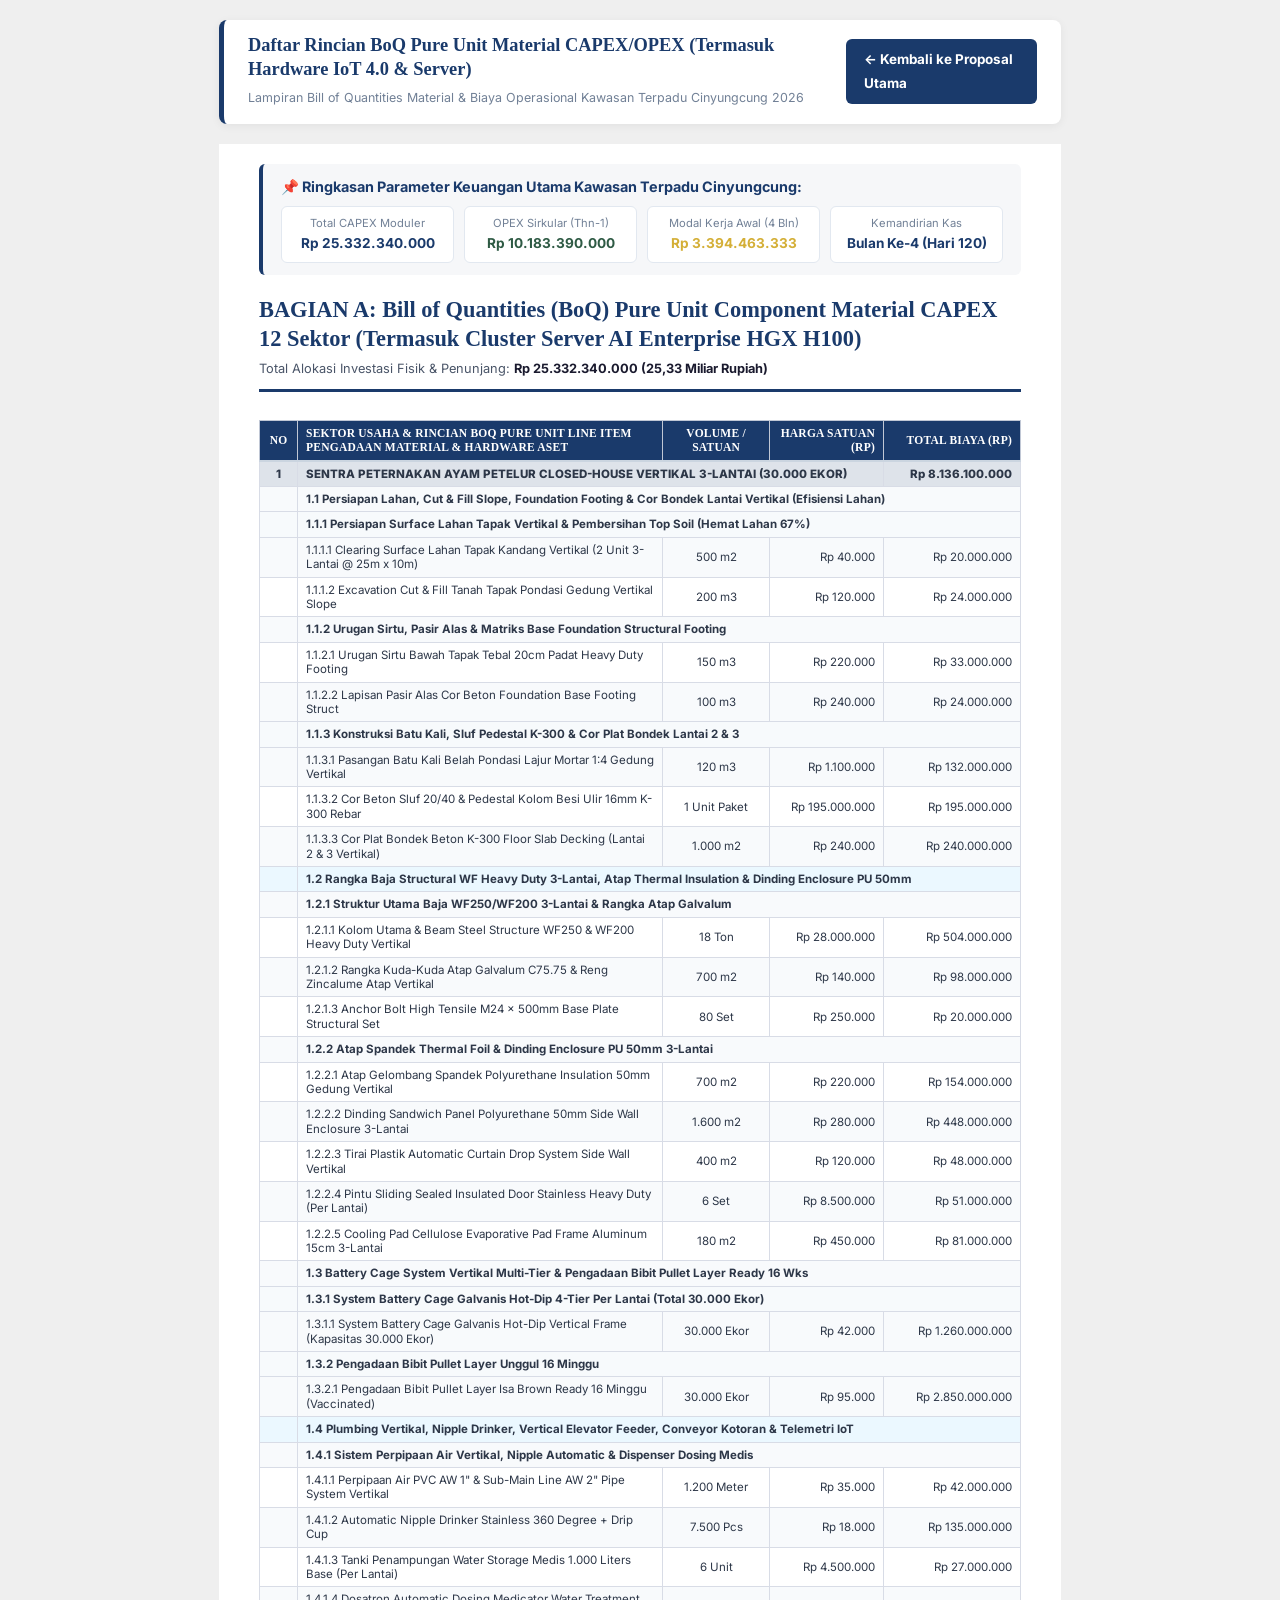
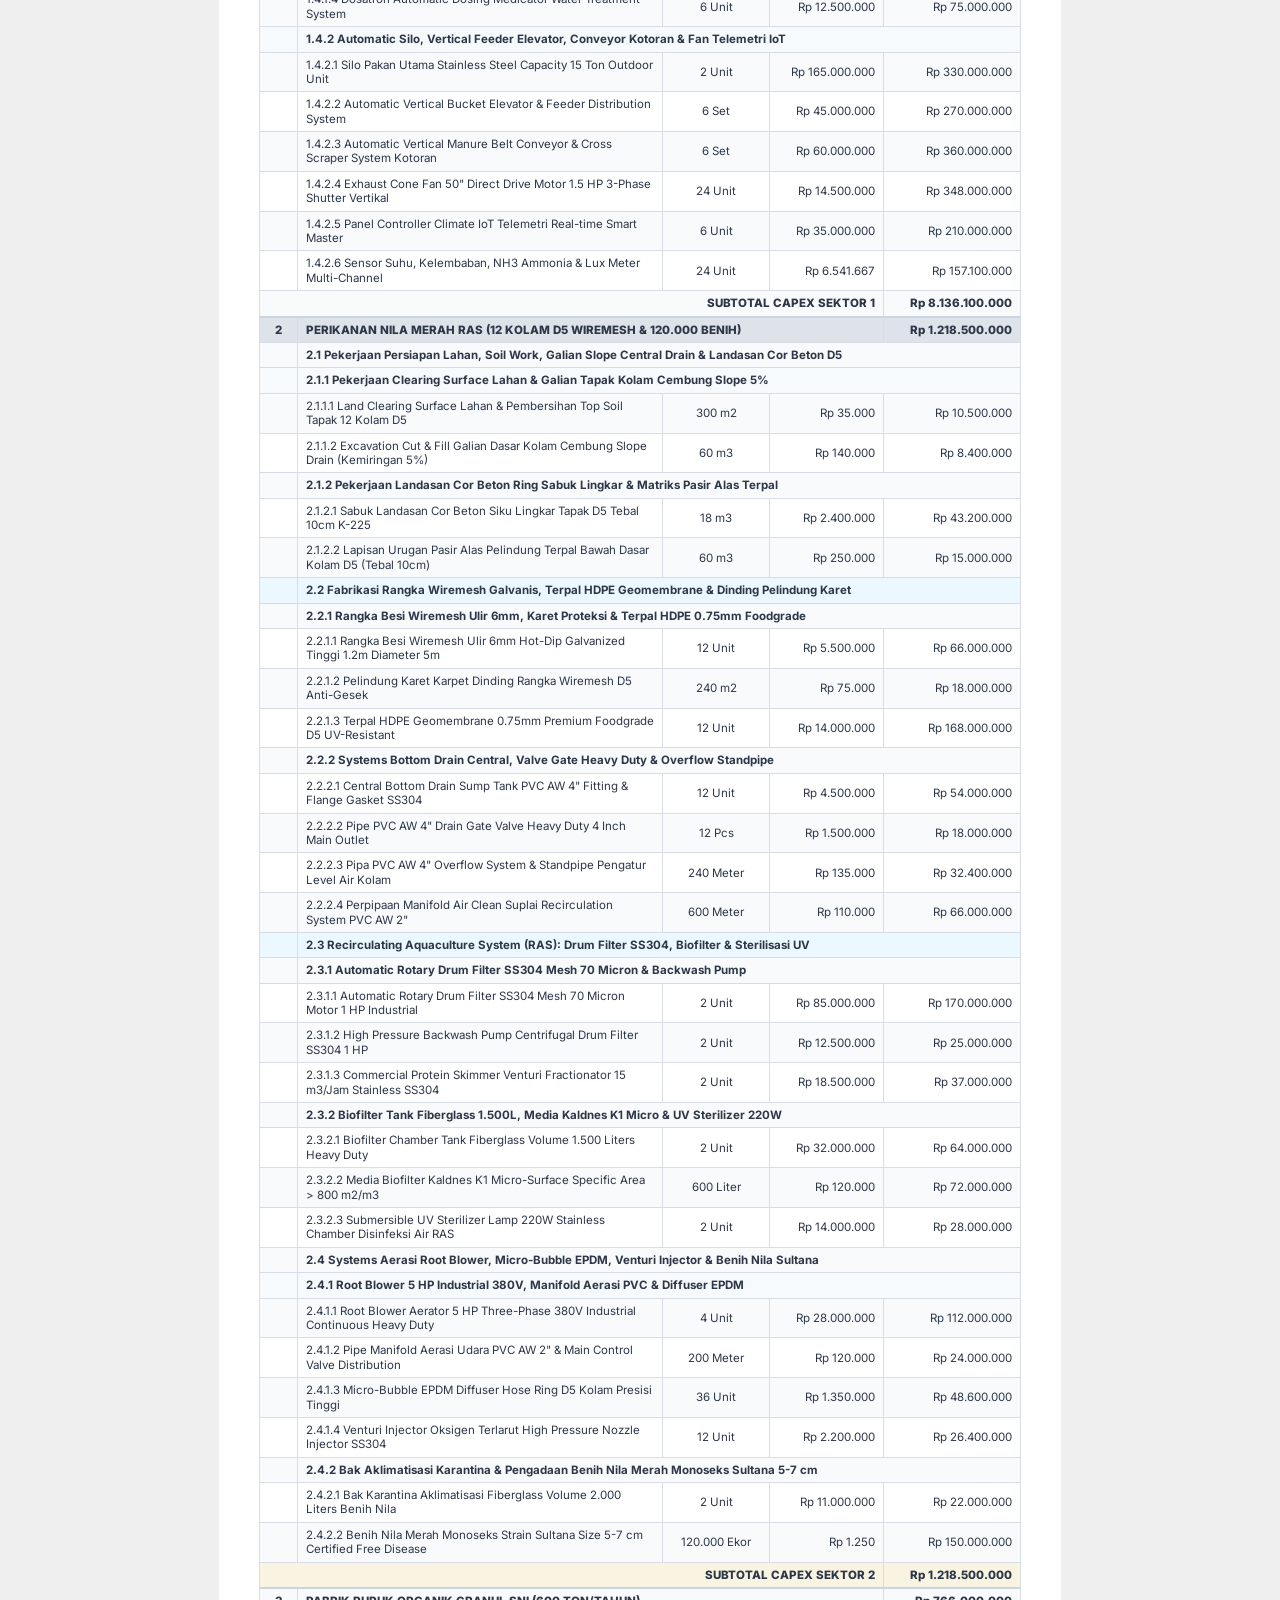
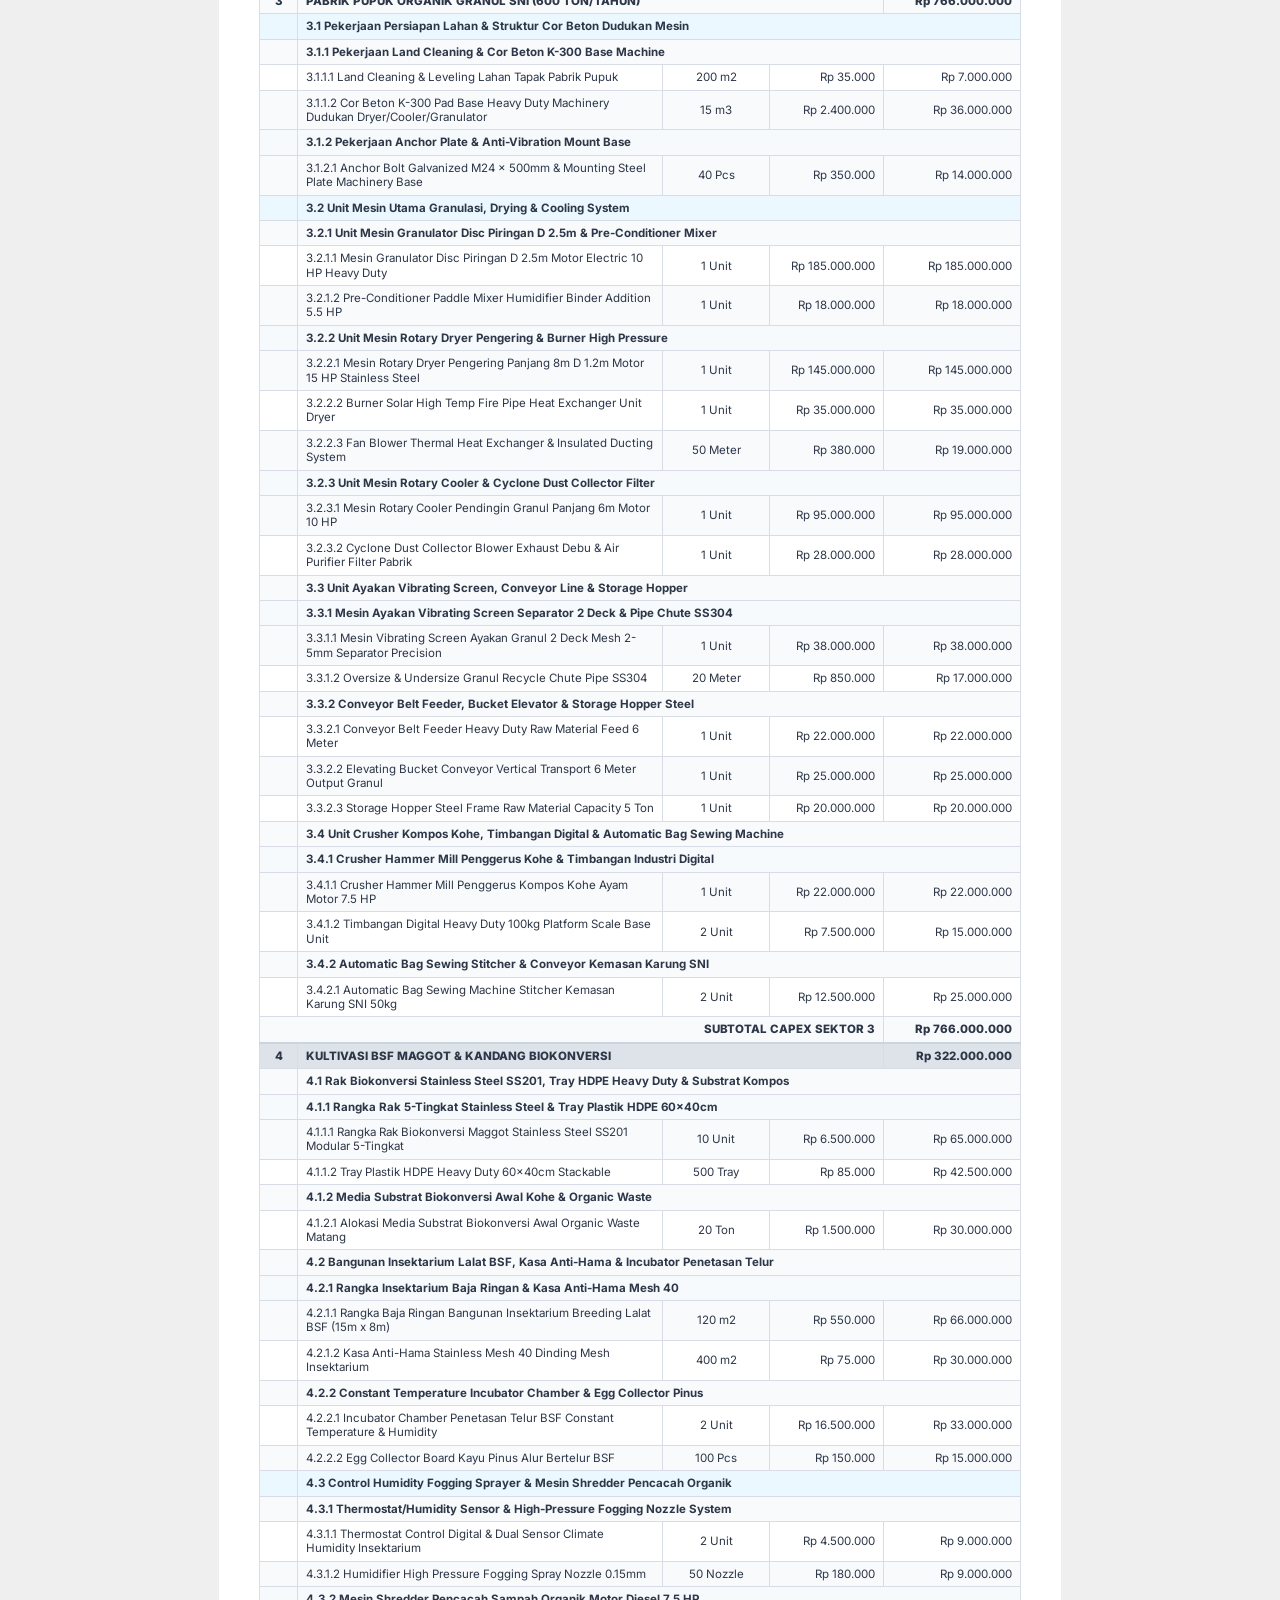
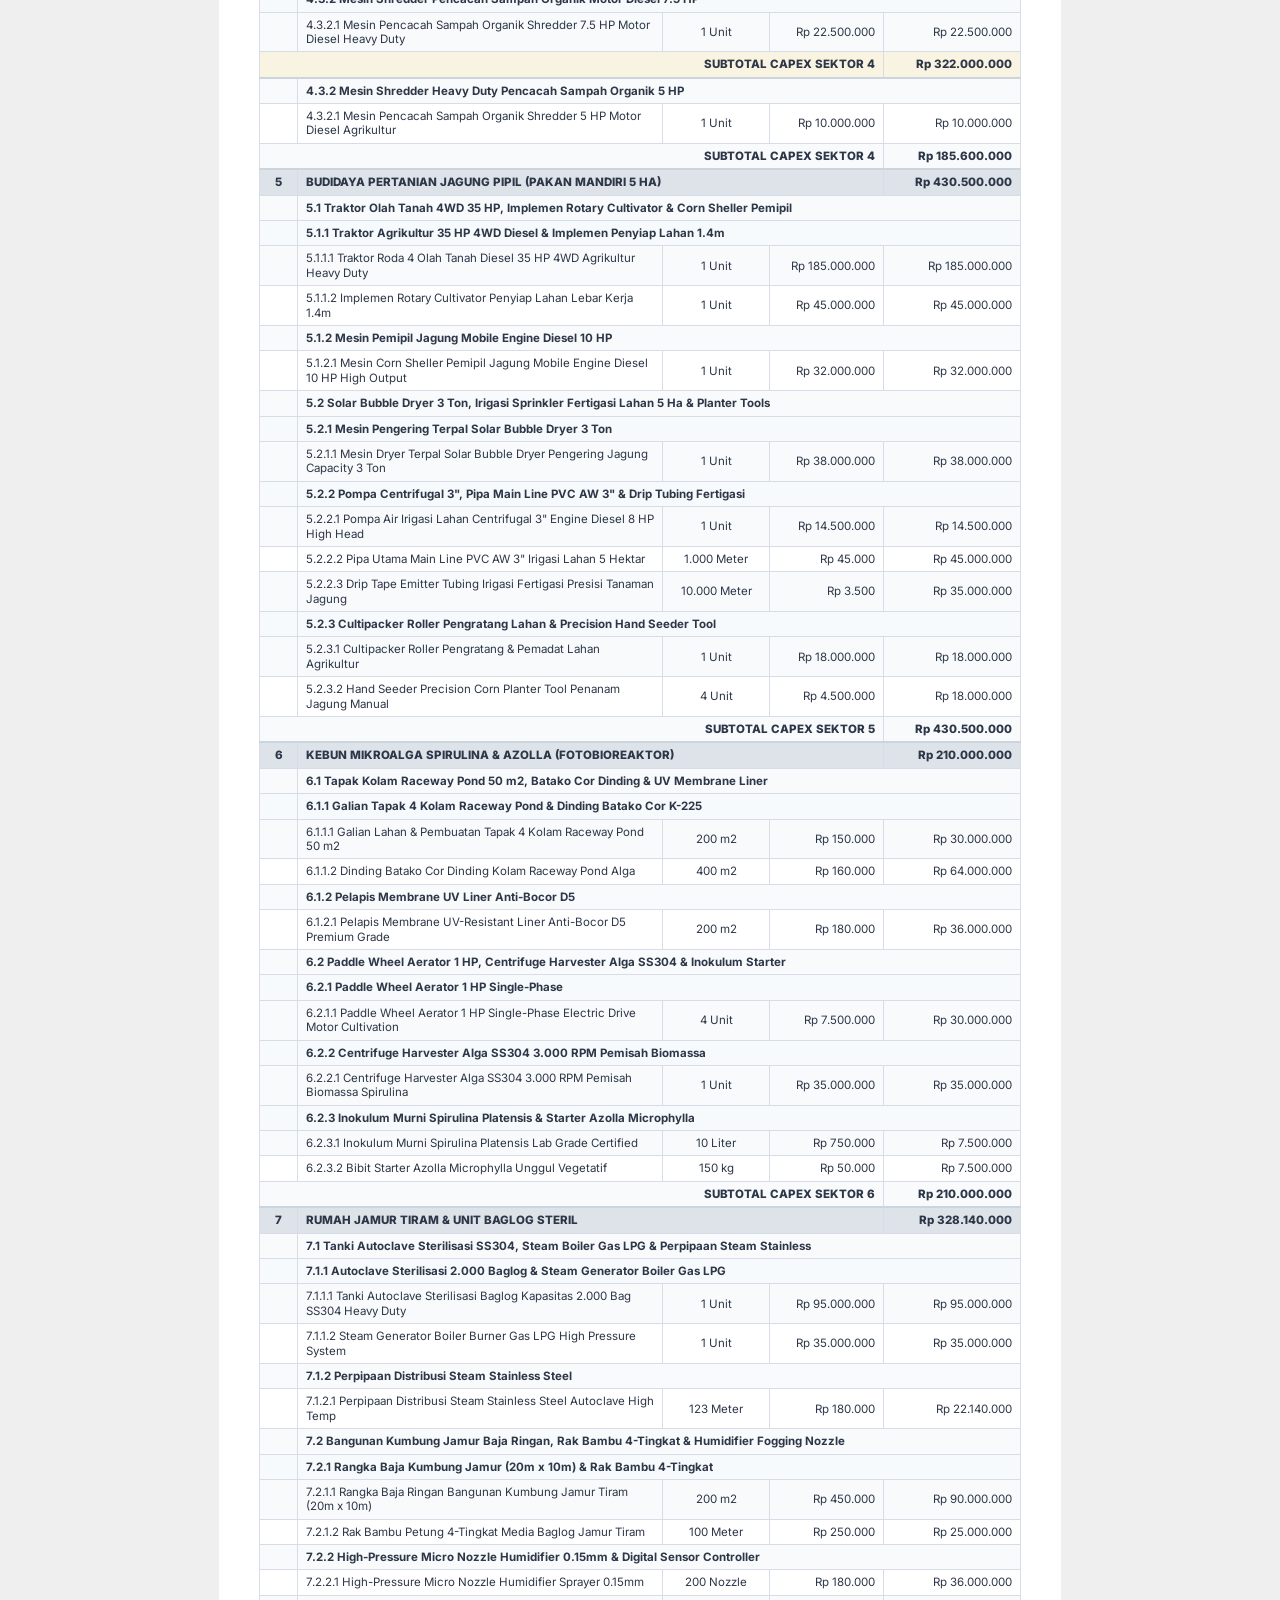
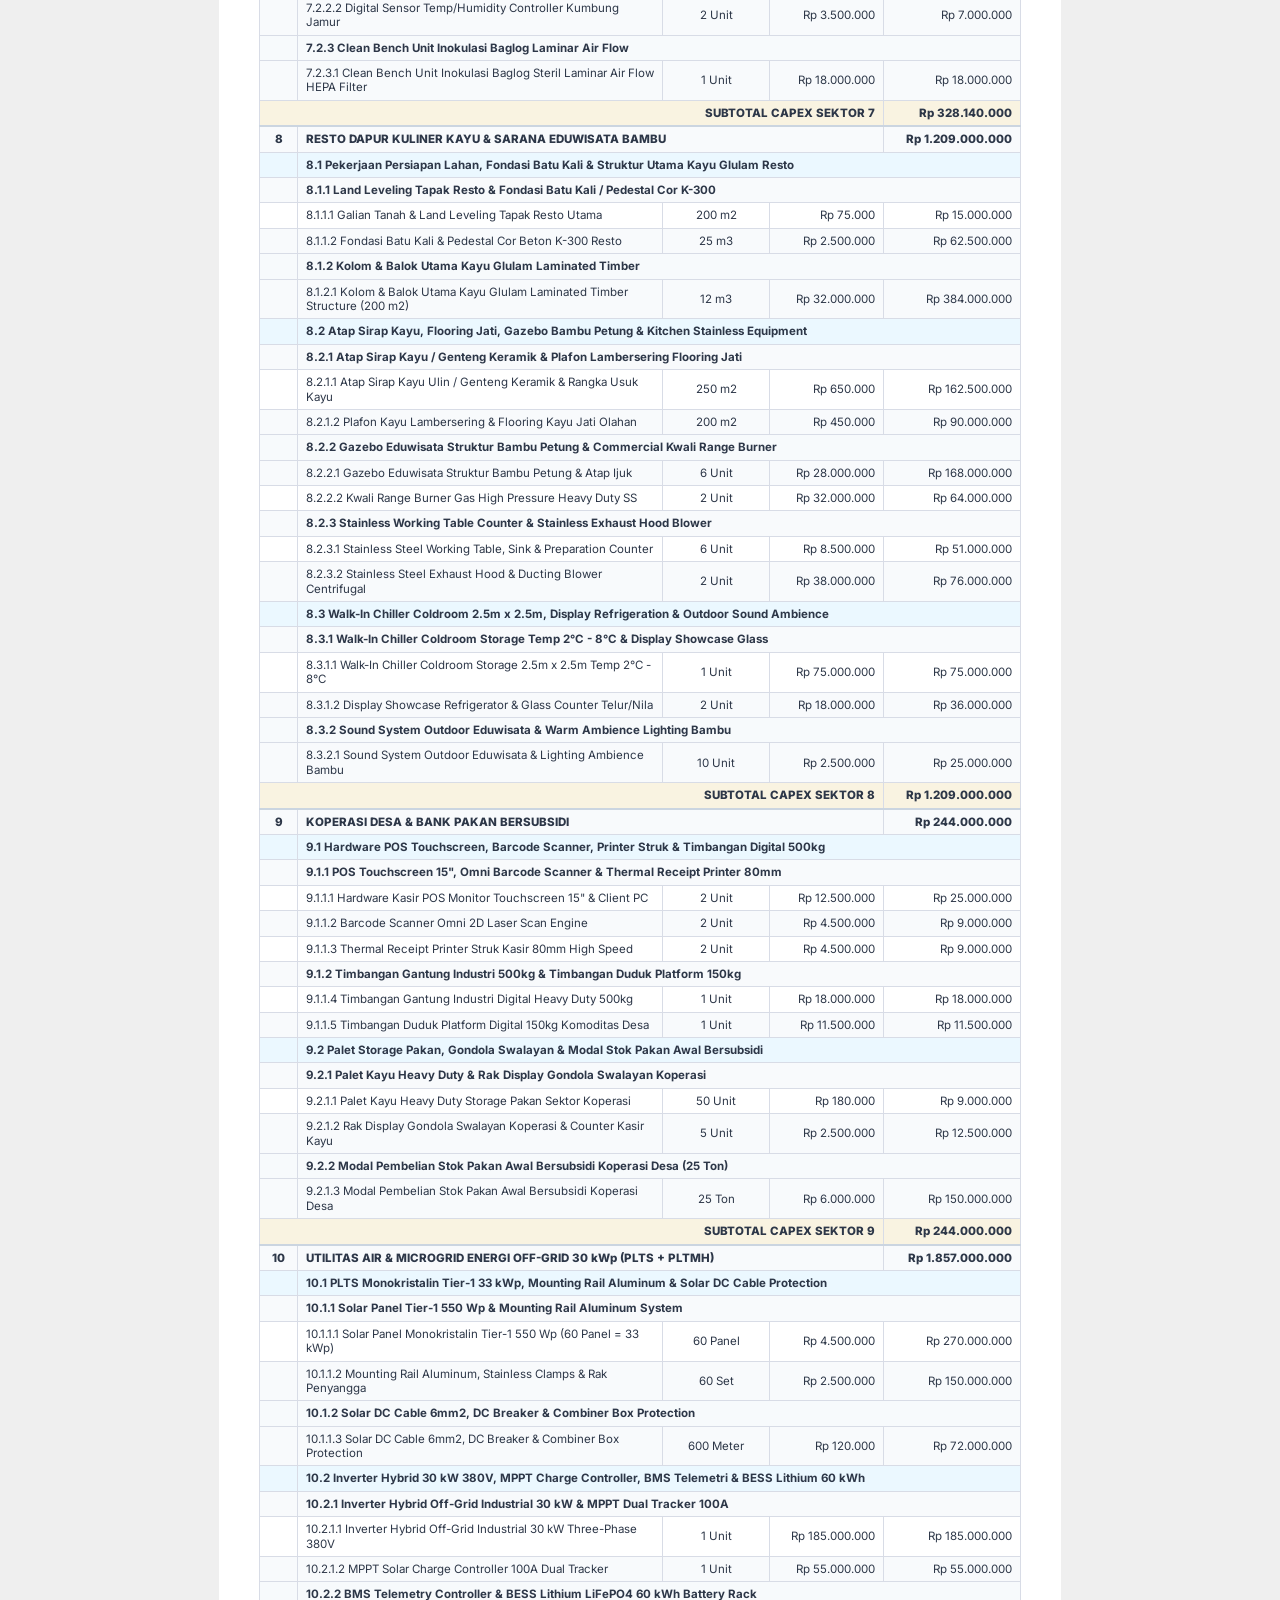
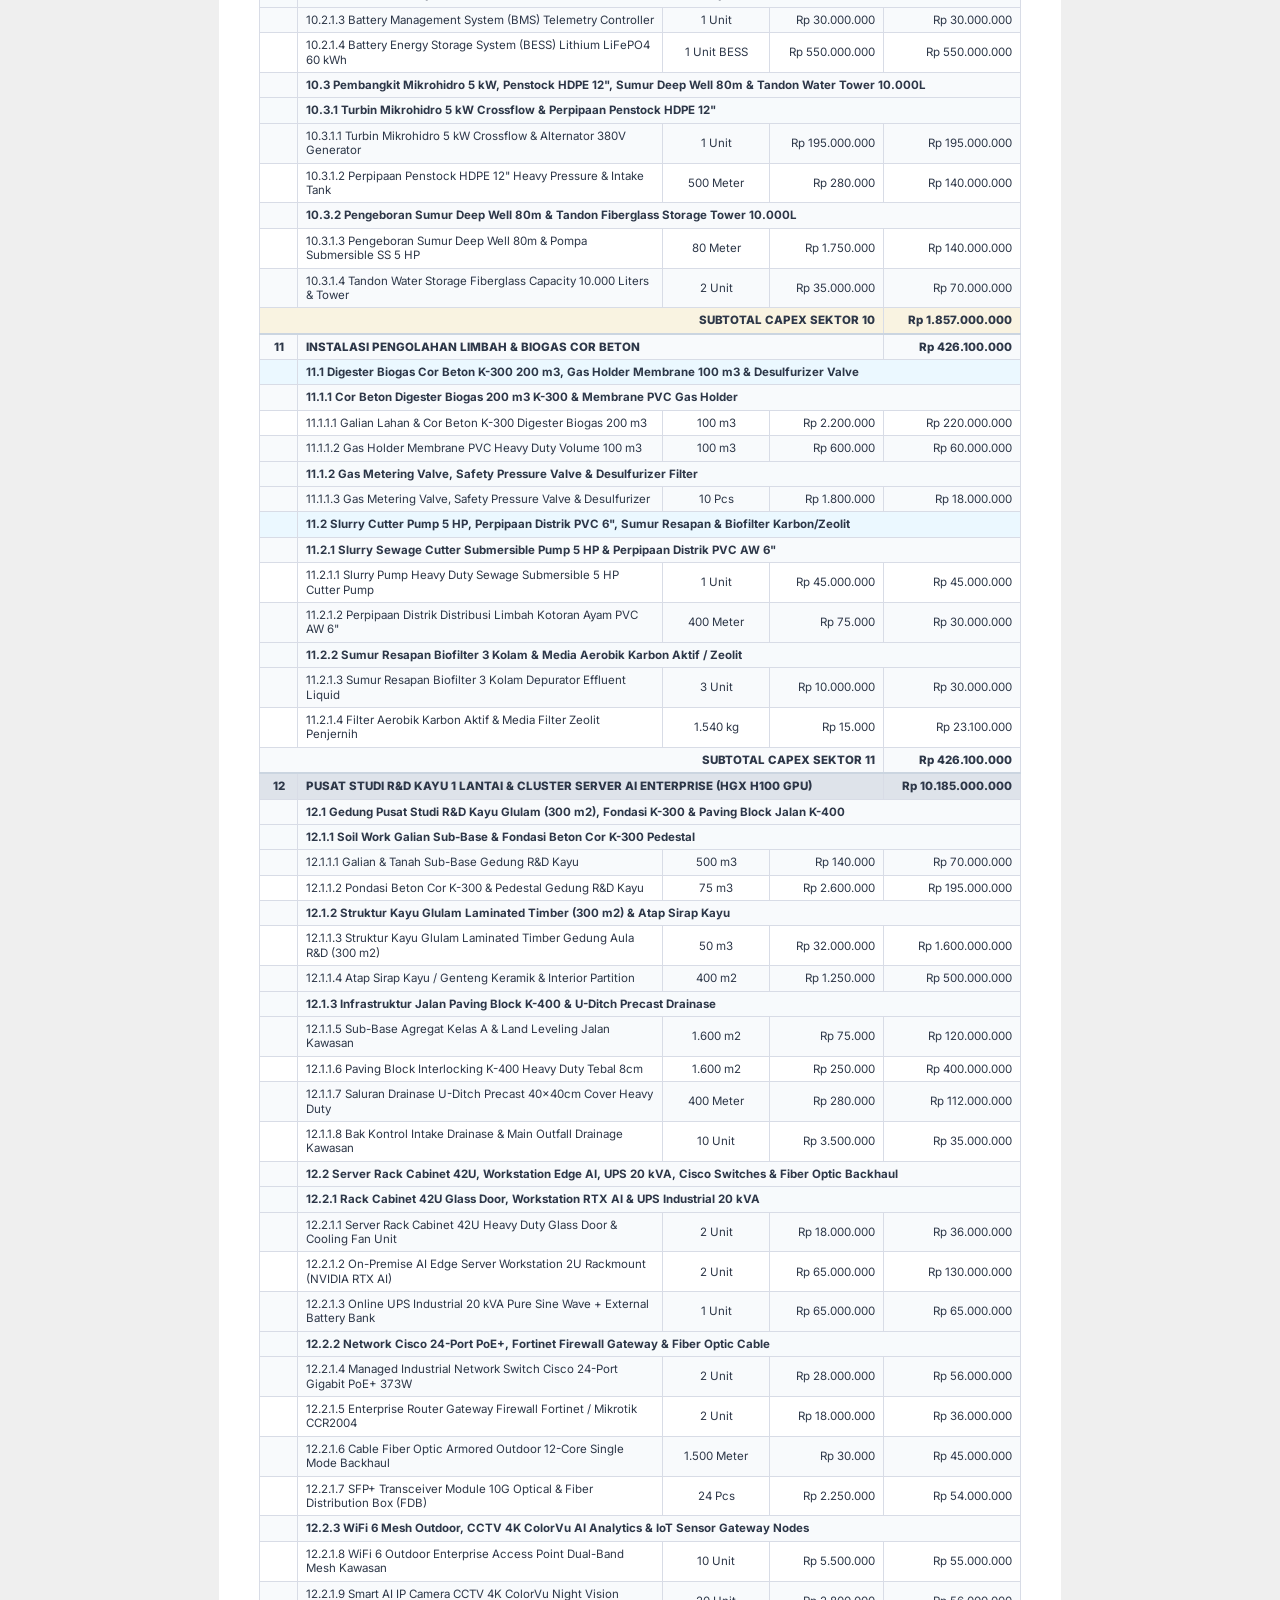
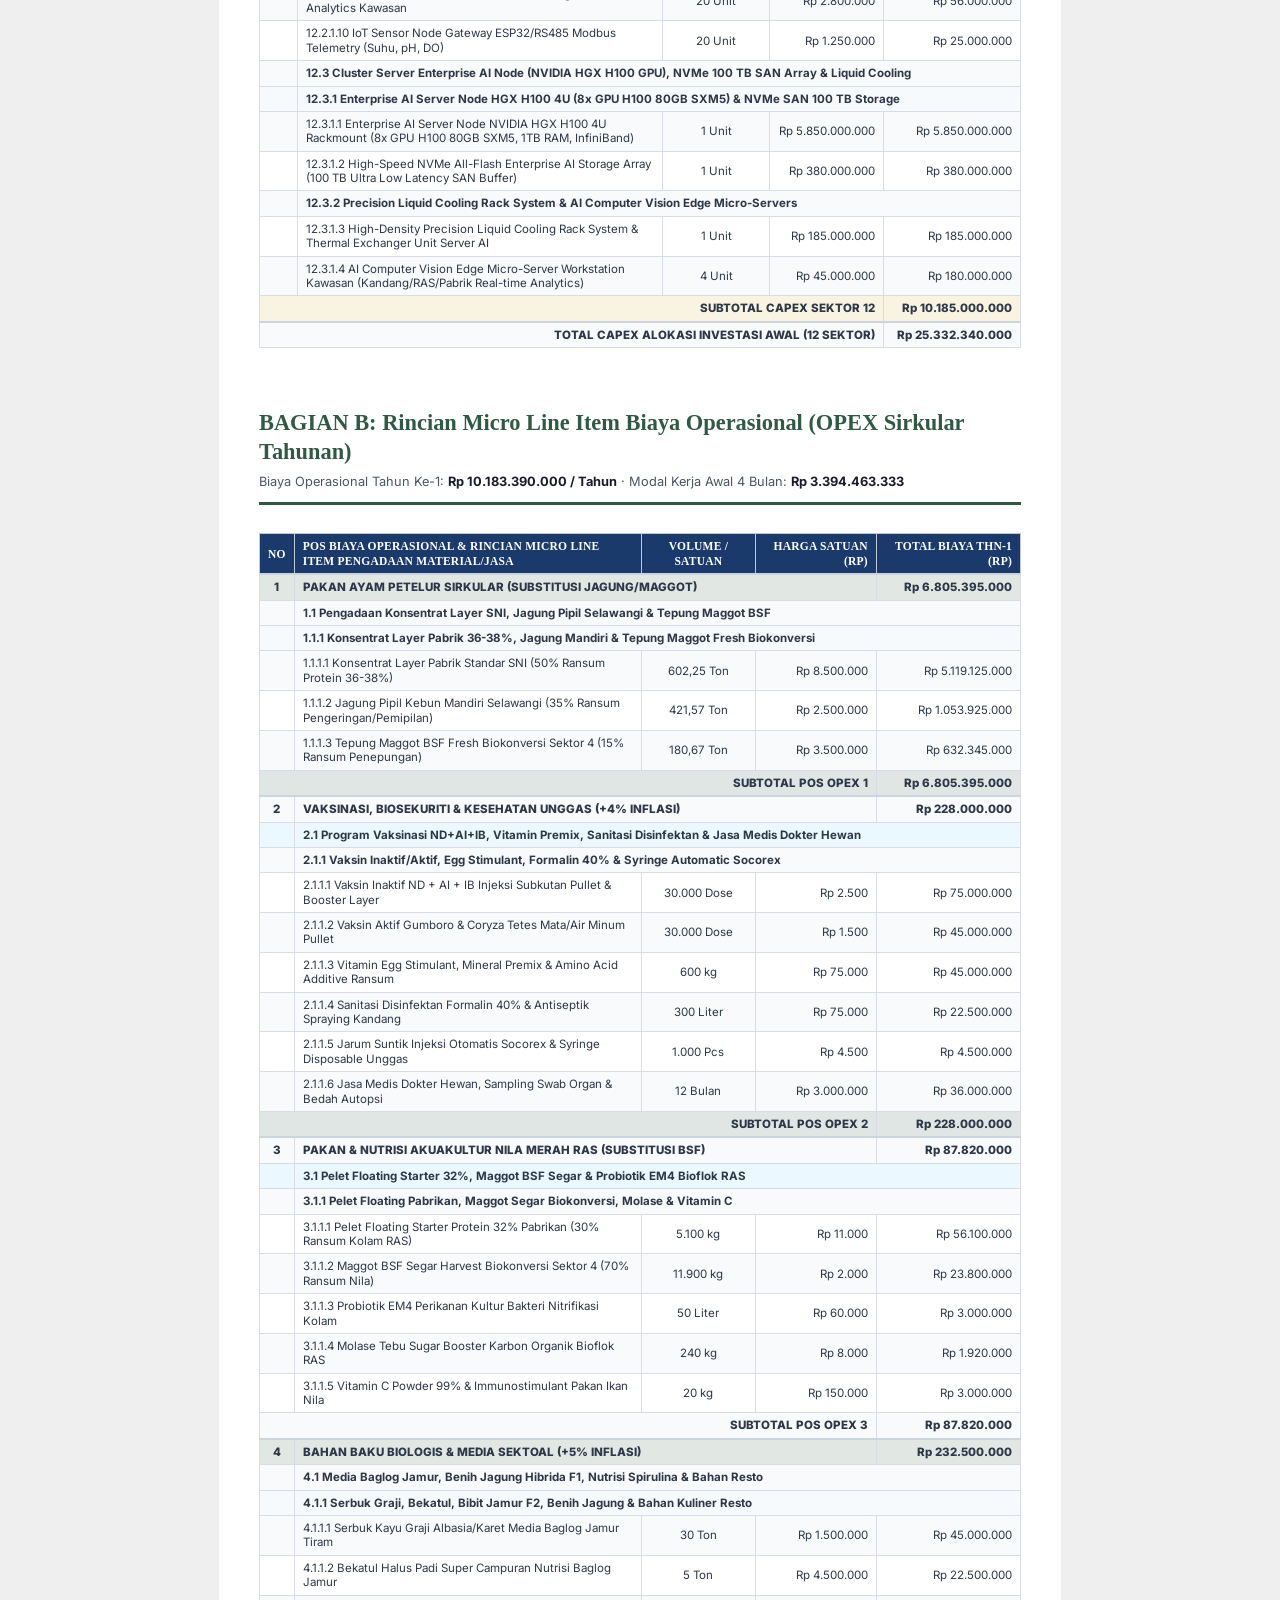
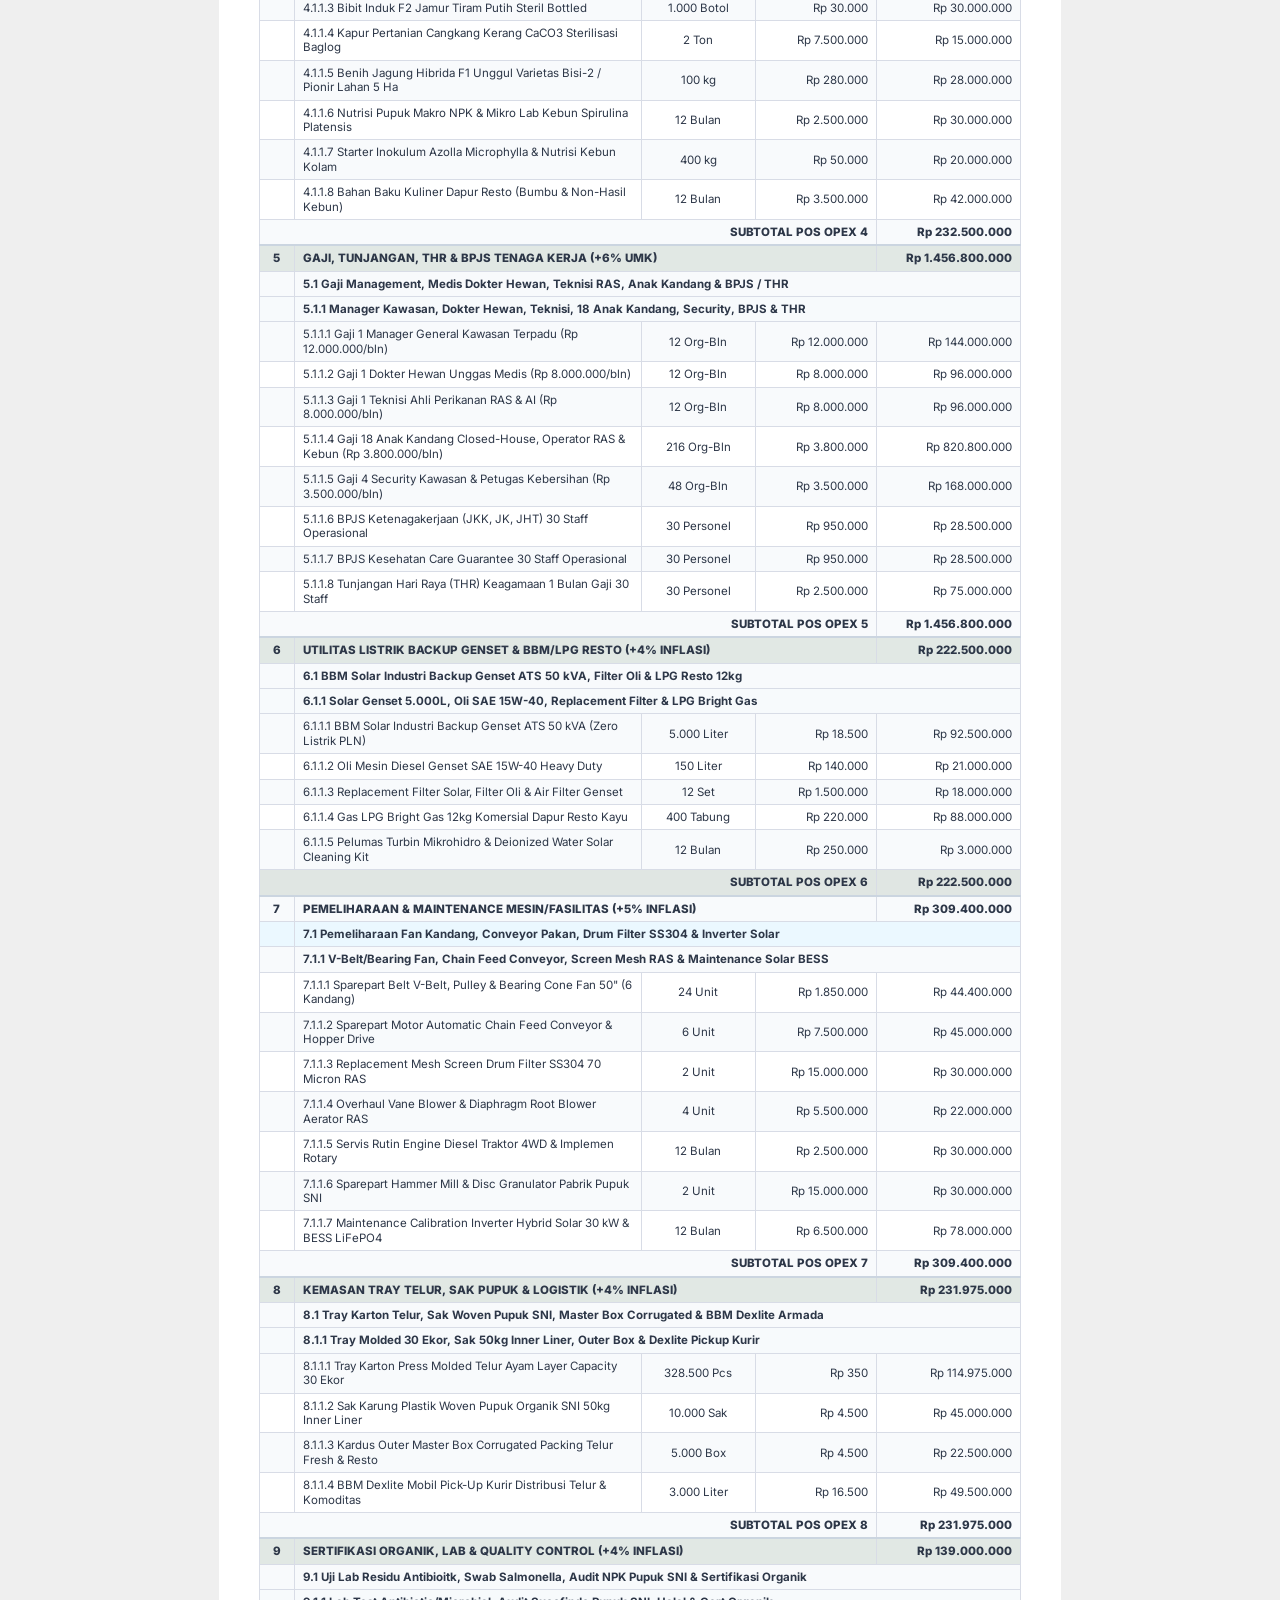
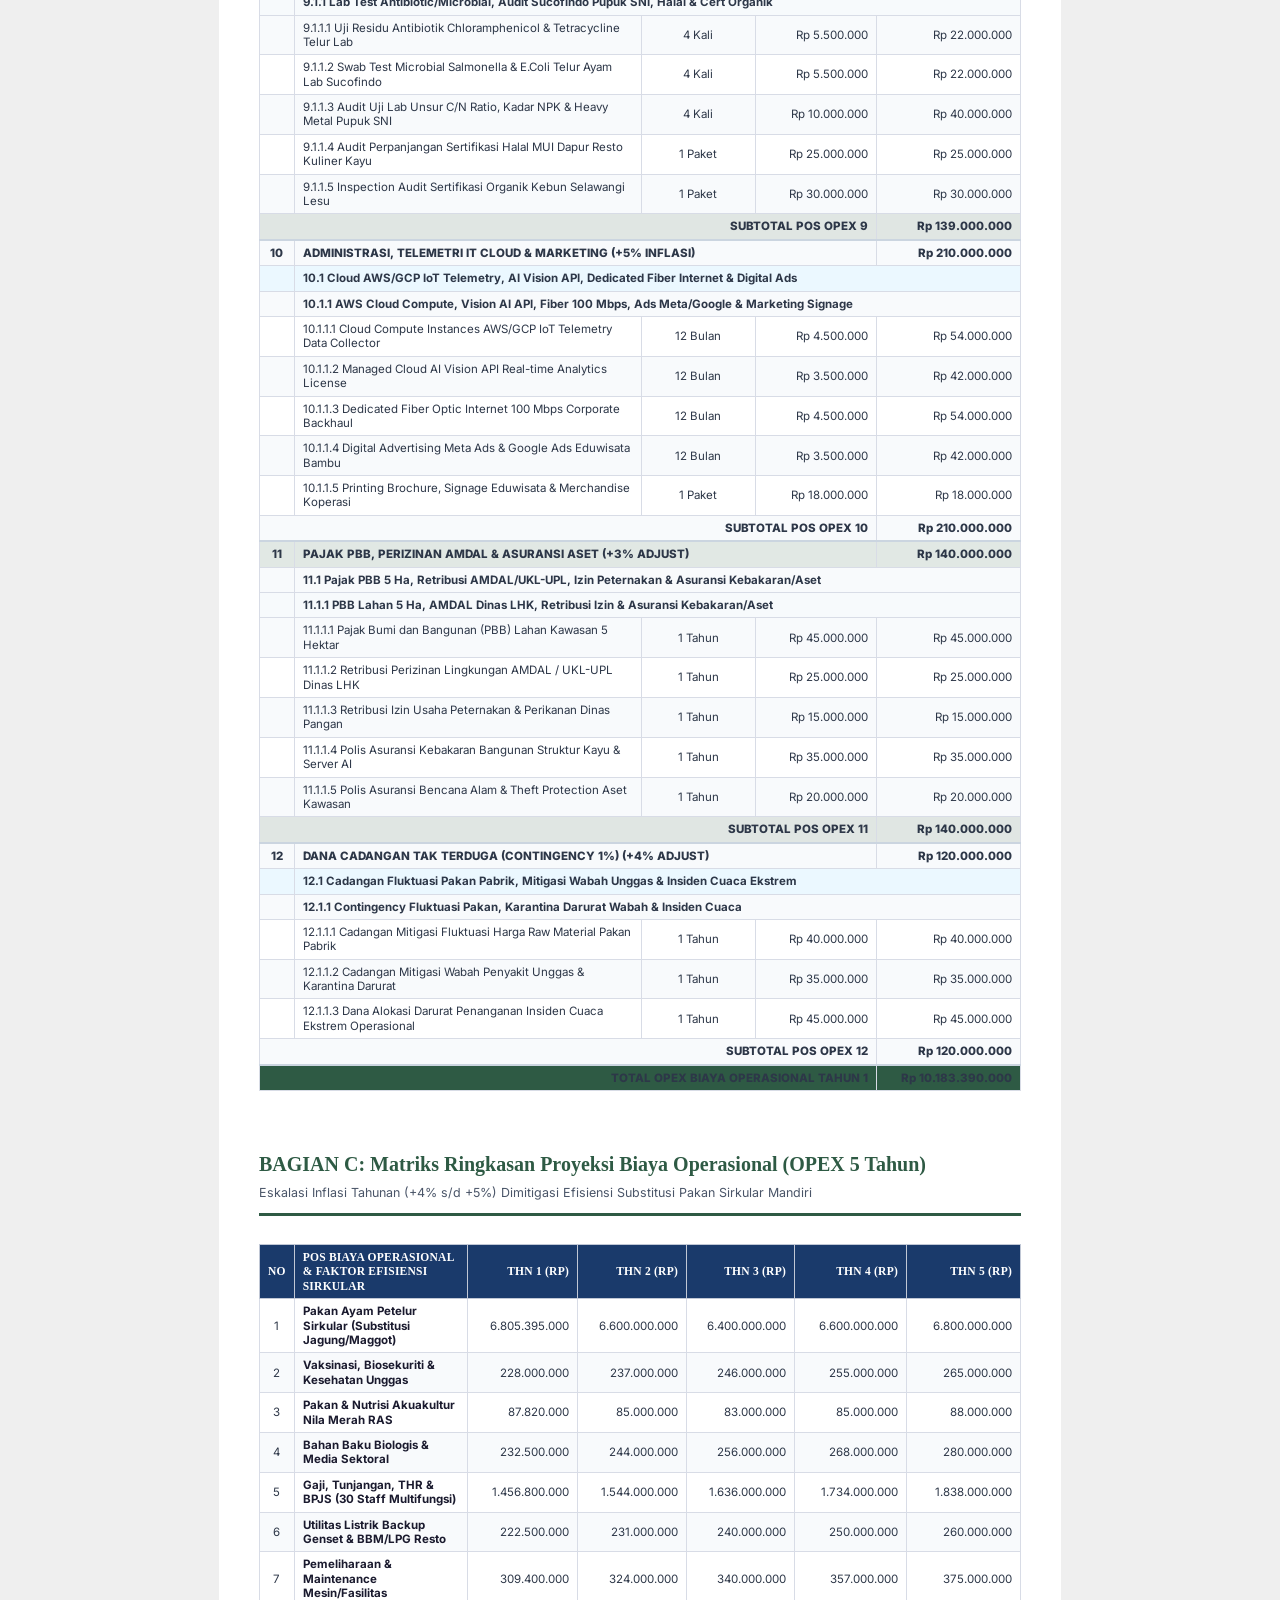
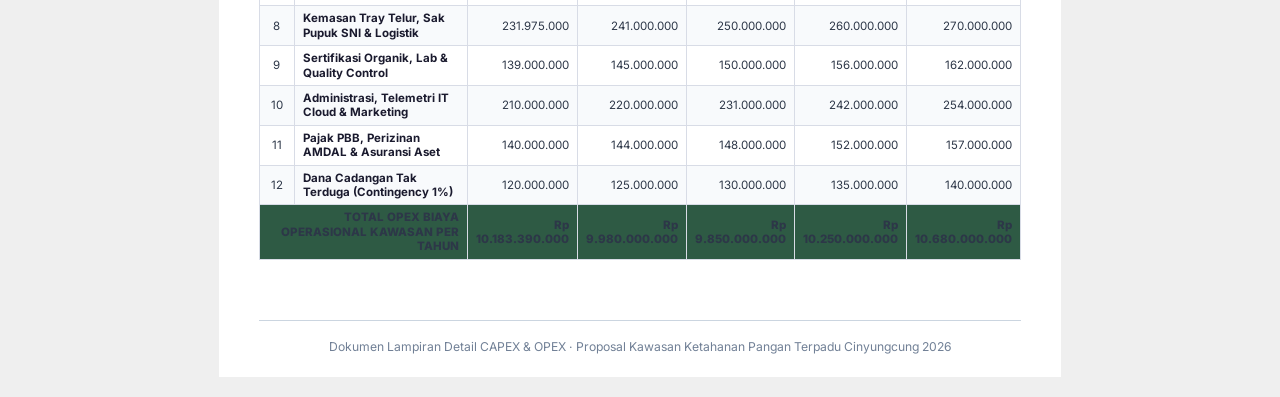
==== commit 9cba689e: "Update Sektor 1 BoQ to Vertical 3-Story Closed-House Poultry Farm (land footprint optimization)" ====
--- a/financial-detail.html
+++ b/financial-detail.html
@@ -179,70 +179,70 @@
                         <!-- SEKTOR 1 -->
                         <tr class="sector-header-row">
                             <td style="text-align: center;">1</td>
-                            <td colspan="3">SENTRA PETERNAKAN AYAM PETELUR CLOSED-HOUSE (30.000 EKOR)</td>
+                            <td colspan="3">SENTRA PETERNAKAN AYAM PETELUR CLOSED-HOUSE VERTIKAL 3-LANTAI (30.000 EKOR)</td>
                             <td style="text-align: right;">Rp 8.136.100.000</td>
                         </tr>
 
                         <!-- 1.1 -->
                         <tr class="subsector-header-row">
                             <td></td>
-                            <td colspan="4">1.1 Pekerjaan Persiapan Lahan, Cut & Fill, Sub-Base & Struktur Tapak Kandang</td>
-                        </tr>
-                        <tr class="component-header-row">
-                            <td></td>
-                            <td colspan="4">1.1.1 Persiapan Surface Lahan & Pembersihan Top Soil</td>
-                        </tr>
-                        <tr class="subitem-row"><td></td><td style="padding-left: 20px;">1.1.1.1 Clearing Surface Lahan Kandang (6 Kandang @ 60m x 8m)</td><td style="text-align: center;">1.500 m2</td><td style="text-align: right;">Rp 40.000</td><td style="text-align: right;">Rp 60.000.000</td></tr>
-                        <tr class="subitem-row"><td></td><td style="padding-left: 20px;">1.1.1.2 Excavation Cut & Fill Tanah Tapak Kandang Slope</td><td style="text-align: center;">300 m3</td><td style="text-align: right;">Rp 120.000</td><td style="text-align: right;">Rp 36.000.000</td></tr>
-                        
-                        <tr class="component-header-row">
-                            <td></td>
-                            <td colspan="4">1.1.2 Urugan Pasir, Sirtu & Matriks Alas Tapak Kandang</td>
-                        </tr>
-                        <tr class="subitem-row"><td></td><td style="padding-left: 20px;">1.1.2.1 Urugan Sirtu Bawah Tapak Tebal 20cm Padat Heavy Duty</td><td style="text-align: center;">300 m3</td><td style="text-align: right;">Rp 220.000</td><td style="text-align: right;">Rp 66.000.000</td></tr>
-                        <tr class="subitem-row"><td></td><td style="padding-left: 20px;">1.1.2.2 Lapisan Pasir Alas Cor Beton Foundation Base</td><td style="text-align: center;">150 m3</td><td style="text-align: right;">Rp 240.000</td><td style="text-align: right;">Rp 36.000.000</td></tr>
-
-                        <tr class="component-header-row">
-                            <td></td>
-                            <td colspan="4">1.1.3 Konstruksi Batu Kali, Sluf & Pedestal Cor Beton K-300</td>
-                        </tr>
-                        <tr class="subitem-row"><td></td><td style="padding-left: 20px;">1.1.3.1 Pasangan Batu Kali Belah Pondasi Lajur Mortar 1:4</td><td style="text-align: center;">150 m3</td><td style="text-align: right;">Rp 1.100.000</td><td style="text-align: right;">Rp 165.000.000</td></tr>
-                        <tr class="subitem-row"><td></td><td style="padding-left: 20px;">1.1.3.2 Cor Beton Sluf 15/20 Besi Ulir 12mm K-300 Rebar</td><td style="text-align: center;">40 m3</td><td style="text-align: right;">Rp 4.500.000</td><td style="text-align: right;">Rp 180.000.000</td></tr>
-                        <tr class="subitem-row"><td></td><td style="padding-left: 20px;">1.1.3.3 Cor Beton Pedestal Kolom WF Finish Trowel K-250 Floor</td><td style="text-align: center;">1.500 m2</td><td style="text-align: right;">Rp 180.000</td><td style="text-align: right;">Rp 270.000.000</td></tr>
+                            <td colspan="4">1.1 Persiapan Lahan, Cut & Fill Slope, Foundation Footing & Cor Bondek Lantai Vertikal (Efisiensi Lahan)</td>
+                        </tr>
+                        <tr class="component-header-row">
+                            <td></td>
+                            <td colspan="4">1.1.1 Persiapan Surface Lahan Tapak Vertikal & Pembersihan Top Soil (Hemat Lahan 67%)</td>
+                        </tr>
+                        <tr class="subitem-row"><td></td><td style="padding-left: 20px;">1.1.1.1 Clearing Surface Lahan Tapak Kandang Vertikal (2 Unit 3-Lantai @ 25m x 10m)</td><td style="text-align: center;">500 m2</td><td style="text-align: right;">Rp 40.000</td><td style="text-align: right;">Rp 20.000.000</td></tr>
+                        <tr class="subitem-row"><td></td><td style="padding-left: 20px;">1.1.1.2 Excavation Cut & Fill Tanah Tapak Pondasi Gedung Vertikal Slope</td><td style="text-align: center;">200 m3</td><td style="text-align: right;">Rp 120.000</td><td style="text-align: right;">Rp 24.000.000</td></tr>
+                        
+                        <tr class="component-header-row">
+                            <td></td>
+                            <td colspan="4">1.1.2 Urugan Sirtu, Pasir Alas & Matriks Base Foundation Structural Footing</td>
+                        </tr>
+                        <tr class="subitem-row"><td></td><td style="padding-left: 20px;">1.1.2.1 Urugan Sirtu Bawah Tapak Tebal 20cm Padat Heavy Duty Footing</td><td style="text-align: center;">150 m3</td><td style="text-align: right;">Rp 220.000</td><td style="text-align: right;">Rp 33.000.000</td></tr>
+                        <tr class="subitem-row"><td></td><td style="padding-left: 20px;">1.1.2.2 Lapisan Pasir Alas Cor Beton Foundation Base Footing Struct</td><td style="text-align: center;">100 m3</td><td style="text-align: right;">Rp 240.000</td><td style="text-align: right;">Rp 24.000.000</td></tr>
+
+                        <tr class="component-header-row">
+                            <td></td>
+                            <td colspan="4">1.1.3 Konstruksi Batu Kali, Sluf Pedestal K-300 & Cor Plat Bondek Lantai 2 & 3</td>
+                        </tr>
+                        <tr class="subitem-row"><td></td><td style="padding-left: 20px;">1.1.3.1 Pasangan Batu Kali Belah Pondasi Lajur Mortar 1:4 Gedung Vertikal</td><td style="text-align: center;">120 m3</td><td style="text-align: right;">Rp 1.100.000</td><td style="text-align: right;">Rp 132.000.000</td></tr>
+                        <tr class="subitem-row"><td></td><td style="padding-left: 20px;">1.1.3.2 Cor Beton Sluf 20/40 & Pedestal Kolom Besi Ulir 16mm K-300 Rebar</td><td style="text-align: center;">1 Unit Paket</td><td style="text-align: right;">Rp 195.000.000</td><td style="text-align: right;">Rp 195.000.000</td></tr>
+                        <tr class="subitem-row"><td></td><td style="padding-left: 20px;">1.1.3.3 Cor Plat Bondek Beton K-300 Floor Slab Decking (Lantai 2 & 3 Vertikal)</td><td style="text-align: center;">1.000 m2</td><td style="text-align: right;">Rp 240.000</td><td style="text-align: right;">Rp 240.000.000</td></tr>
 
                         <!-- 1.2 -->
                         <tr class="subsector-header-row">
                             <td></td>
-                            <td colspan="4">1.2 Pekerjaan Rangka Baja Galvanized, Atap Thermal & Enclosure Kandang</td>
-                        </tr>
-                        <tr class="component-header-row">
-                            <td></td>
-                            <td colspan="4">1.2.1 Struktur Utama Baja WF & Rangka Atap Galvalum</td>
-                        </tr>
-                        <tr class="subitem-row"><td></td><td style="padding-left: 20px;">1.2.1.1 Kolom Utama Steel Structure WF200 & WF150 Hot-Rolled</td><td style="text-align: center;">15 Ton</td><td style="text-align: right;">Rp 28.000.000</td><td style="text-align: right;">Rp 420.000.000</td></tr>
-                        <tr class="subitem-row"><td></td><td style="padding-left: 20px;">1.2.1.2 Rangka Kuda-Kuda Atap Galvalum C75.75 & Reng Zincalume</td><td style="text-align: center;">1.800 m2</td><td style="text-align: right;">Rp 140.000</td><td style="text-align: right;">Rp 252.000.000</td></tr>
-                        <tr class="subitem-row"><td></td><td style="padding-left: 20px;">1.2.1.3 Anchor Bolt High Tensile M20 x 400mm Base Plate Set</td><td style="text-align: center;">120 Set</td><td style="text-align: right;">Rp 180.000</td><td style="text-align: right;">Rp 21.600.000</td></tr>
-
-                        <tr class="component-header-row">
-                            <td></td>
-                            <td colspan="4">1.2.2 Atap Spandek Thermal Foil & Dinding Enclosure PU 50mm</td>
-                        </tr>
-                        <tr class="subitem-row"><td></td><td style="padding-left: 20px;">1.2.2.1 Atap Gelombang Spandek Polyurethane Insulation 50mm</td><td style="text-align: center;">1.800 m2</td><td style="text-align: right;">Rp 220.000</td><td style="text-align: right;">Rp 396.000.000</td></tr>
-                        <tr class="subitem-row"><td></td><td style="padding-left: 20px;">1.2.2.2 Dinding Sandwich Panel Polyurethane 50mm Kiri-Kanan Enclosure</td><td style="text-align: center;">1.200 m2</td><td style="text-align: right;">Rp 280.000</td><td style="text-align: right;">Rp 336.000.000</td></tr>
-                        <tr class="subitem-row"><td></td><td style="padding-left: 20px;">1.2.2.3 Tirai Plastik Automatic Curtain Drop System Side Wall</td><td style="text-align: center;">300 m2</td><td style="text-align: right;">Rp 120.000</td><td style="text-align: right;">Rp 36.000.000</td></tr>
-                        <tr class="subitem-row"><td></td><td style="padding-left: 20px;">1.2.2.4 Pintu Sliding Sealed Insulated Door Stainless Heavy Duty</td><td style="text-align: center;">6 Set</td><td style="text-align: right;">Rp 8.500.000</td><td style="text-align: right;">Rp 51.000.000</td></tr>
-                        <tr class="subitem-row"><td></td><td style="padding-left: 20px;">1.2.2.5 Cooling Pad Cellulose Evaporative Pad Frame Aluminum 15cm</td><td style="text-align: center;">150 m2</td><td style="text-align: right;">Rp 450.000</td><td style="text-align: right;">Rp 67.500.000</td></tr>
+                            <td colspan="4">1.2 Rangka Baja Structural WF Heavy Duty 3-Lantai, Atap Thermal Insulation & Dinding Enclosure PU 50mm</td>
+                        </tr>
+                        <tr class="component-header-row">
+                            <td></td>
+                            <td colspan="4">1.2.1 Struktur Utama Baja WF250/WF200 3-Lantai & Rangka Atap Galvalum</td>
+                        </tr>
+                        <tr class="subitem-row"><td></td><td style="padding-left: 20px;">1.2.1.1 Kolom Utama & Beam Steel Structure WF250 & WF200 Heavy Duty Vertikal</td><td style="text-align: center;">18 Ton</td><td style="text-align: right;">Rp 28.000.000</td><td style="text-align: right;">Rp 504.000.000</td></tr>
+                        <tr class="subitem-row"><td></td><td style="padding-left: 20px;">1.2.1.2 Rangka Kuda-Kuda Atap Galvalum C75.75 & Reng Zincalume Atap Vertikal</td><td style="text-align: center;">700 m2</td><td style="text-align: right;">Rp 140.000</td><td style="text-align: right;">Rp 98.000.000</td></tr>
+                        <tr class="subitem-row"><td></td><td style="padding-left: 20px;">1.2.1.3 Anchor Bolt High Tensile M24 x 500mm Base Plate Structural Set</td><td style="text-align: center;">80 Set</td><td style="text-align: right;">Rp 250.000</td><td style="text-align: right;">Rp 20.000.000</td></tr>
+
+                        <tr class="component-header-row">
+                            <td></td>
+                            <td colspan="4">1.2.2 Atap Spandek Thermal Foil & Dinding Enclosure PU 50mm 3-Lantai</td>
+                        </tr>
+                        <tr class="subitem-row"><td></td><td style="padding-left: 20px;">1.2.2.1 Atap Gelombang Spandek Polyurethane Insulation 50mm Gedung Vertikal</td><td style="text-align: center;">700 m2</td><td style="text-align: right;">Rp 220.000</td><td style="text-align: right;">Rp 154.000.000</td></tr>
+                        <tr class="subitem-row"><td></td><td style="padding-left: 20px;">1.2.2.2 Dinding Sandwich Panel Polyurethane 50mm Side Wall Enclosure 3-Lantai</td><td style="text-align: center;">1.600 m2</td><td style="text-align: right;">Rp 280.000</td><td style="text-align: right;">Rp 448.000.000</td></tr>
+                        <tr class="subitem-row"><td></td><td style="padding-left: 20px;">1.2.2.3 Tirai Plastik Automatic Curtain Drop System Side Wall Vertikal</td><td style="text-align: center;">400 m2</td><td style="text-align: right;">Rp 120.000</td><td style="text-align: right;">Rp 48.000.000</td></tr>
+                        <tr class="subitem-row"><td></td><td style="padding-left: 20px;">1.2.2.4 Pintu Sliding Sealed Insulated Door Stainless Heavy Duty (Per Lantai)</td><td style="text-align: center;">6 Set</td><td style="text-align: right;">Rp 8.500.000</td><td style="text-align: right;">Rp 51.000.000</td></tr>
+                        <tr class="subitem-row"><td></td><td style="padding-left: 20px;">1.2.2.5 Cooling Pad Cellulose Evaporative Pad Frame Aluminum 15cm 3-Lantai</td><td style="text-align: center;">180 m2</td><td style="text-align: right;">Rp 450.000</td><td style="text-align: right;">Rp 81.000.000</td></tr>
 
                         <!-- 1.3 -->
                         <tr class="subsector-header-row">
                             <td></td>
-                            <td colspan="4">1.3 Pekerjaan Battery Cage System & Pengadaan Bibit Pullet Layer Siap Bertelur</td>
-                        </tr>
-                        <tr class="component-header-row">
-                            <td></td>
-                            <td colspan="4">1.3.1 System Battery Cage Galvanis Hot-Dip 4-Tier Double Sided</td>
-                        </tr>
-                        <tr class="subitem-row"><td></td><td style="padding-left: 20px;">1.3.1.1 System Battery Cage Galvanis Hot-Dip 4-Tier Double Sided (Cap 30.000)</td><td style="text-align: center;">30.000 Ekor</td><td style="text-align: right;">Rp 42.000</td><td style="text-align: right;">Rp 1.260.000.000</td></tr>
+                            <td colspan="4">1.3 Battery Cage System Vertikal Multi-Tier & Pengadaan Bibit Pullet Layer Ready 16 Wks</td>
+                        </tr>
+                        <tr class="component-header-row">
+                            <td></td>
+                            <td colspan="4">1.3.1 System Battery Cage Galvanis Hot-Dip 4-Tier Per Lantai (Total 30.000 Ekor)</td>
+                        </tr>
+                        <tr class="subitem-row"><td></td><td style="padding-left: 20px;">1.3.1.1 System Battery Cage Galvanis Hot-Dip Vertical Frame (Kapasitas 30.000 Ekor)</td><td style="text-align: center;">30.000 Ekor</td><td style="text-align: right;">Rp 42.000</td><td style="text-align: right;">Rp 1.260.000.000</td></tr>
                         
                         <tr class="component-header-row">
                             <td></td>
@@ -253,27 +253,27 @@
                         <!-- 1.4 -->
                         <tr class="subsector-header-row">
                             <td></td>
-                            <td colspan="4">1.4 Systems Plumbing, Nipple Drinker, Automatic Feeder & Climate Control Telemetri IoT</td>
-                        </tr>
-                        <tr class="component-header-row">
-                            <td></td>
-                            <td colspan="4">1.4.1 Sistem Perpipaan Air, Nipple Automatic & Dispenser Dosing Medis</td>
-                        </tr>
-                        <tr class="subitem-row"><td></td><td style="padding-left: 20px;">1.4.1.1 Perpipaan Air PVC AW 1" & Sub-Main Line AW 2" Pipe System</td><td style="text-align: center;">1.200 Meter</td><td style="text-align: right;">Rp 35.000</td><td style="text-align: right;">Rp 42.000.000</td></tr>
+                            <td colspan="4">1.4 Plumbing Vertikal, Nipple Drinker, Vertical Elevator Feeder, Conveyor Kotoran & Telemetri IoT</td>
+                        </tr>
+                        <tr class="component-header-row">
+                            <td></td>
+                            <td colspan="4">1.4.1 Sistem Perpipaan Air Vertikal, Nipple Automatic & Dispenser Dosing Medis</td>
+                        </tr>
+                        <tr class="subitem-row"><td></td><td style="padding-left: 20px;">1.4.1.1 Perpipaan Air PVC AW 1" & Sub-Main Line AW 2" Pipe System Vertikal</td><td style="text-align: center;">1.200 Meter</td><td style="text-align: right;">Rp 35.000</td><td style="text-align: right;">Rp 42.000.000</td></tr>
                         <tr class="subitem-row"><td></td><td style="padding-left: 20px;">1.4.1.2 Automatic Nipple Drinker Stainless 360 Degree + Drip Cup</td><td style="text-align: center;">7.500 Pcs</td><td style="text-align: right;">Rp 18.000</td><td style="text-align: right;">Rp 135.000.000</td></tr>
-                        <tr class="subitem-row"><td></td><td style="padding-left: 20px;">1.4.1.3 Tanki Penampungan Water Storage Medis 1.000 Liters Base</td><td style="text-align: center;">6 Unit</td><td style="text-align: right;">Rp 4.500.000</td><td style="text-align: right;">Rp 27.000.000</td></tr>
+                        <tr class="subitem-row"><td></td><td style="padding-left: 20px;">1.4.1.3 Tanki Penampungan Water Storage Medis 1.000 Liters Base (Per Lantai)</td><td style="text-align: center;">6 Unit</td><td style="text-align: right;">Rp 4.500.000</td><td style="text-align: right;">Rp 27.000.000</td></tr>
                         <tr class="subitem-row"><td></td><td style="padding-left: 20px;">1.4.1.4 Dosatron Automatic Dosing Medicator Water Treatment System</td><td style="text-align: center;">6 Unit</td><td style="text-align: right;">Rp 12.500.000</td><td style="text-align: right;">Rp 75.000.000</td></tr>
 
                         <tr class="component-header-row">
                             <td></td>
-                            <td colspan="4">1.4.2 Automatic Silo, Chain Conveyor Feeder & Climate Control Fan Telemetri IoT</td>
+                            <td colspan="4">1.4.2 Automatic Silo, Vertical Feeder Elevator, Conveyor Kotoran & Fan Telemetri IoT</td>
                         </tr>
                         <tr class="subitem-row"><td></td><td style="padding-left: 20px;">1.4.2.1 Silo Pakan Utama Stainless Steel Capacity 15 Ton Outdoor Unit</td><td style="text-align: center;">2 Unit</td><td style="text-align: right;">Rp 165.000.000</td><td style="text-align: right;">Rp 330.000.000</td></tr>
-                        <tr class="subitem-row"><td></td><td style="padding-left: 20px;">1.4.2.2 Automatic Chain Conveyor Feeder Distribution System Heavy Duty</td><td style="text-align: center;">6 Line</td><td style="text-align: right;">Rp 45.000.000</td><td style="text-align: right;">Rp 270.000.000</td></tr>
-                        <tr class="subitem-row"><td></td><td style="padding-left: 20px;">1.4.2.3 Automatic Manure Belt Conveyor Scraping System Kotoran Ayam</td><td style="text-align: center;">6 Line</td><td style="text-align: right;">Rp 55.000.000</td><td style="text-align: right;">Rp 330.000.000</td></tr>
-                        <tr class="subitem-row"><td></td><td style="padding-left: 20px;">1.4.2.4 Exhaust Cone Fan 50" Direct Drive Motor 1.5 HP 3-Phase Shutter</td><td style="text-align: center;">24 Unit</td><td style="text-align: right;">Rp 14.500.000</td><td style="text-align: right;">Rp 348.000.000</td></tr>
+                        <tr class="subitem-row"><td></td><td style="padding-left: 20px;">1.4.2.2 Automatic Vertical Bucket Elevator & Feeder Distribution System</td><td style="text-align: center;">6 Set</td><td style="text-align: right;">Rp 45.000.000</td><td style="text-align: right;">Rp 270.000.000</td></tr>
+                        <tr class="subitem-row"><td></td><td style="padding-left: 20px;">1.4.2.3 Automatic Vertical Manure Belt Conveyor & Cross Scraper System Kotoran</td><td style="text-align: center;">6 Set</td><td style="text-align: right;">Rp 60.000.000</td><td style="text-align: right;">Rp 360.000.000</td></tr>
+                        <tr class="subitem-row"><td></td><td style="padding-left: 20px;">1.4.2.4 Exhaust Cone Fan 50" Direct Drive Motor 1.5 HP 3-Phase Shutter Vertikal</td><td style="text-align: center;">24 Unit</td><td style="text-align: right;">Rp 14.500.000</td><td style="text-align: right;">Rp 348.000.000</td></tr>
                         <tr class="subitem-row"><td></td><td style="padding-left: 20px;">1.4.2.5 Panel Controller Climate IoT Telemetri Real-time Smart Master</td><td style="text-align: center;">6 Unit</td><td style="text-align: right;">Rp 35.000.000</td><td style="text-align: right;">Rp 210.000.000</td></tr>
-                        <tr class="subitem-row"><td></td><td style="padding-left: 20px;">1.4.2.6 Sensor Suhu, Kelembaban, NH3 Ammonia & Lux Meter Multi-Channel</td><td style="text-align: center;">24 Unit</td><td style="text-align: right;">Rp 4.500.000</td><td style="text-align: right;">Rp 108.000.000</td></tr>
+                        <tr class="subitem-row"><td></td><td style="padding-left: 20px;">1.4.2.6 Sensor Suhu, Kelembaban, NH3 Ammonia & Lux Meter Multi-Channel</td><td style="text-align: center;">24 Unit</td><td style="text-align: right;">Rp 6.541.667</td><td style="text-align: right;">Rp 157.100.000</td></tr>
                         <tr class="sector-total-row">
                             <td colspan="4" style="text-align: right;">SUBTOTAL CAPEX SEKTOR 1</td>
                             <td style="text-align: right;">Rp 8.136.100.000</td>
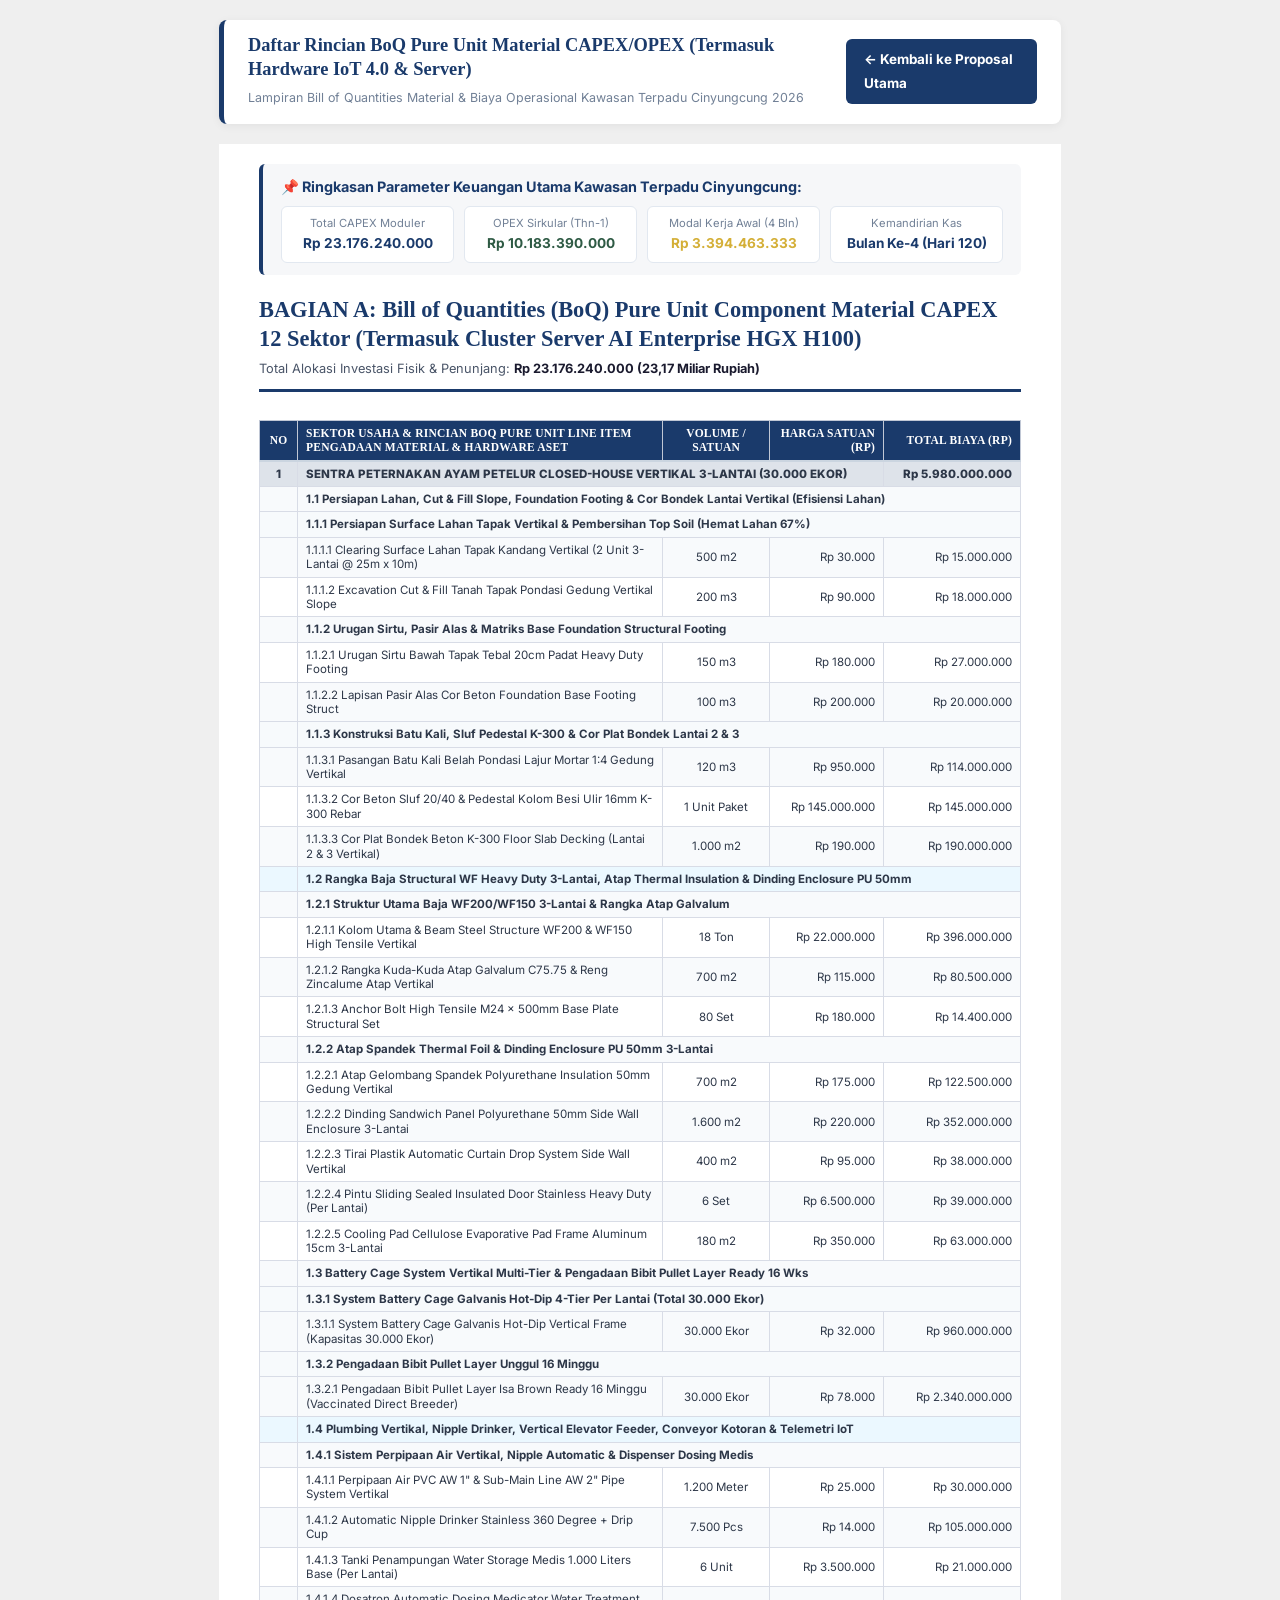
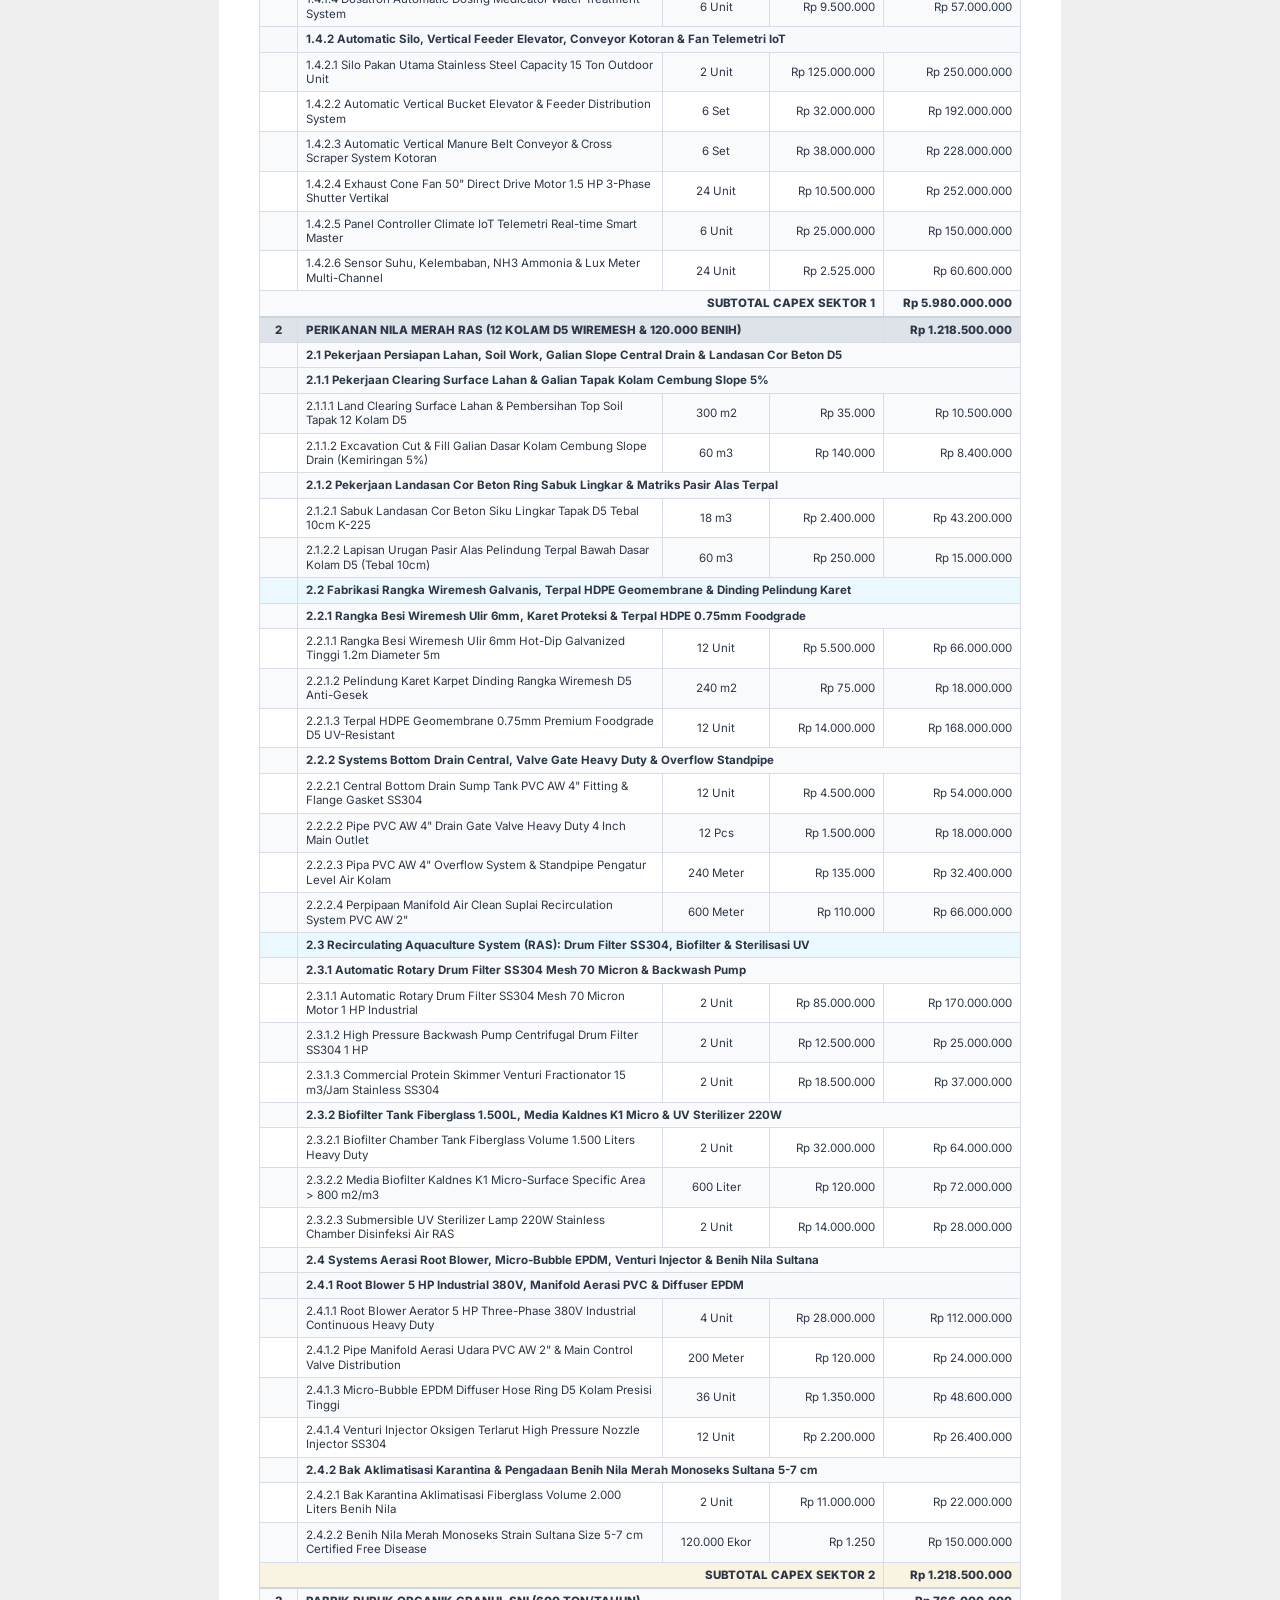
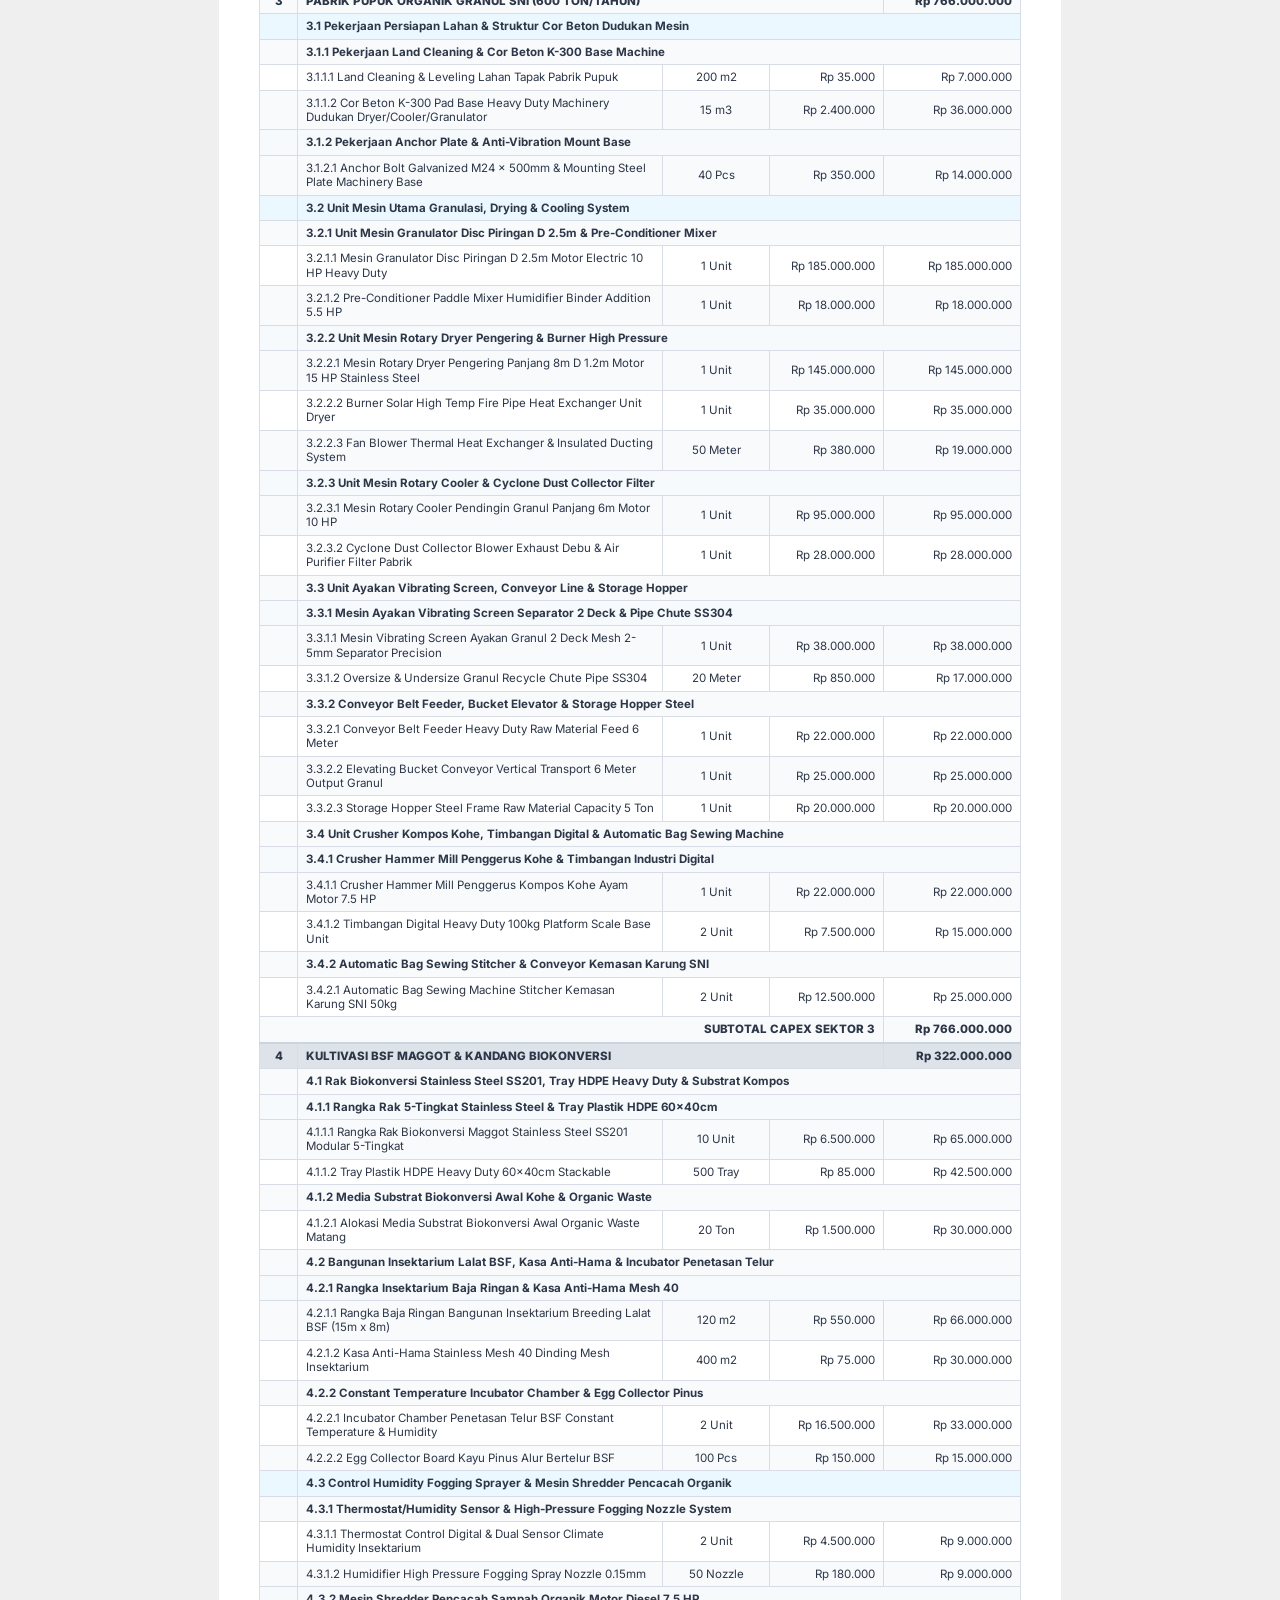
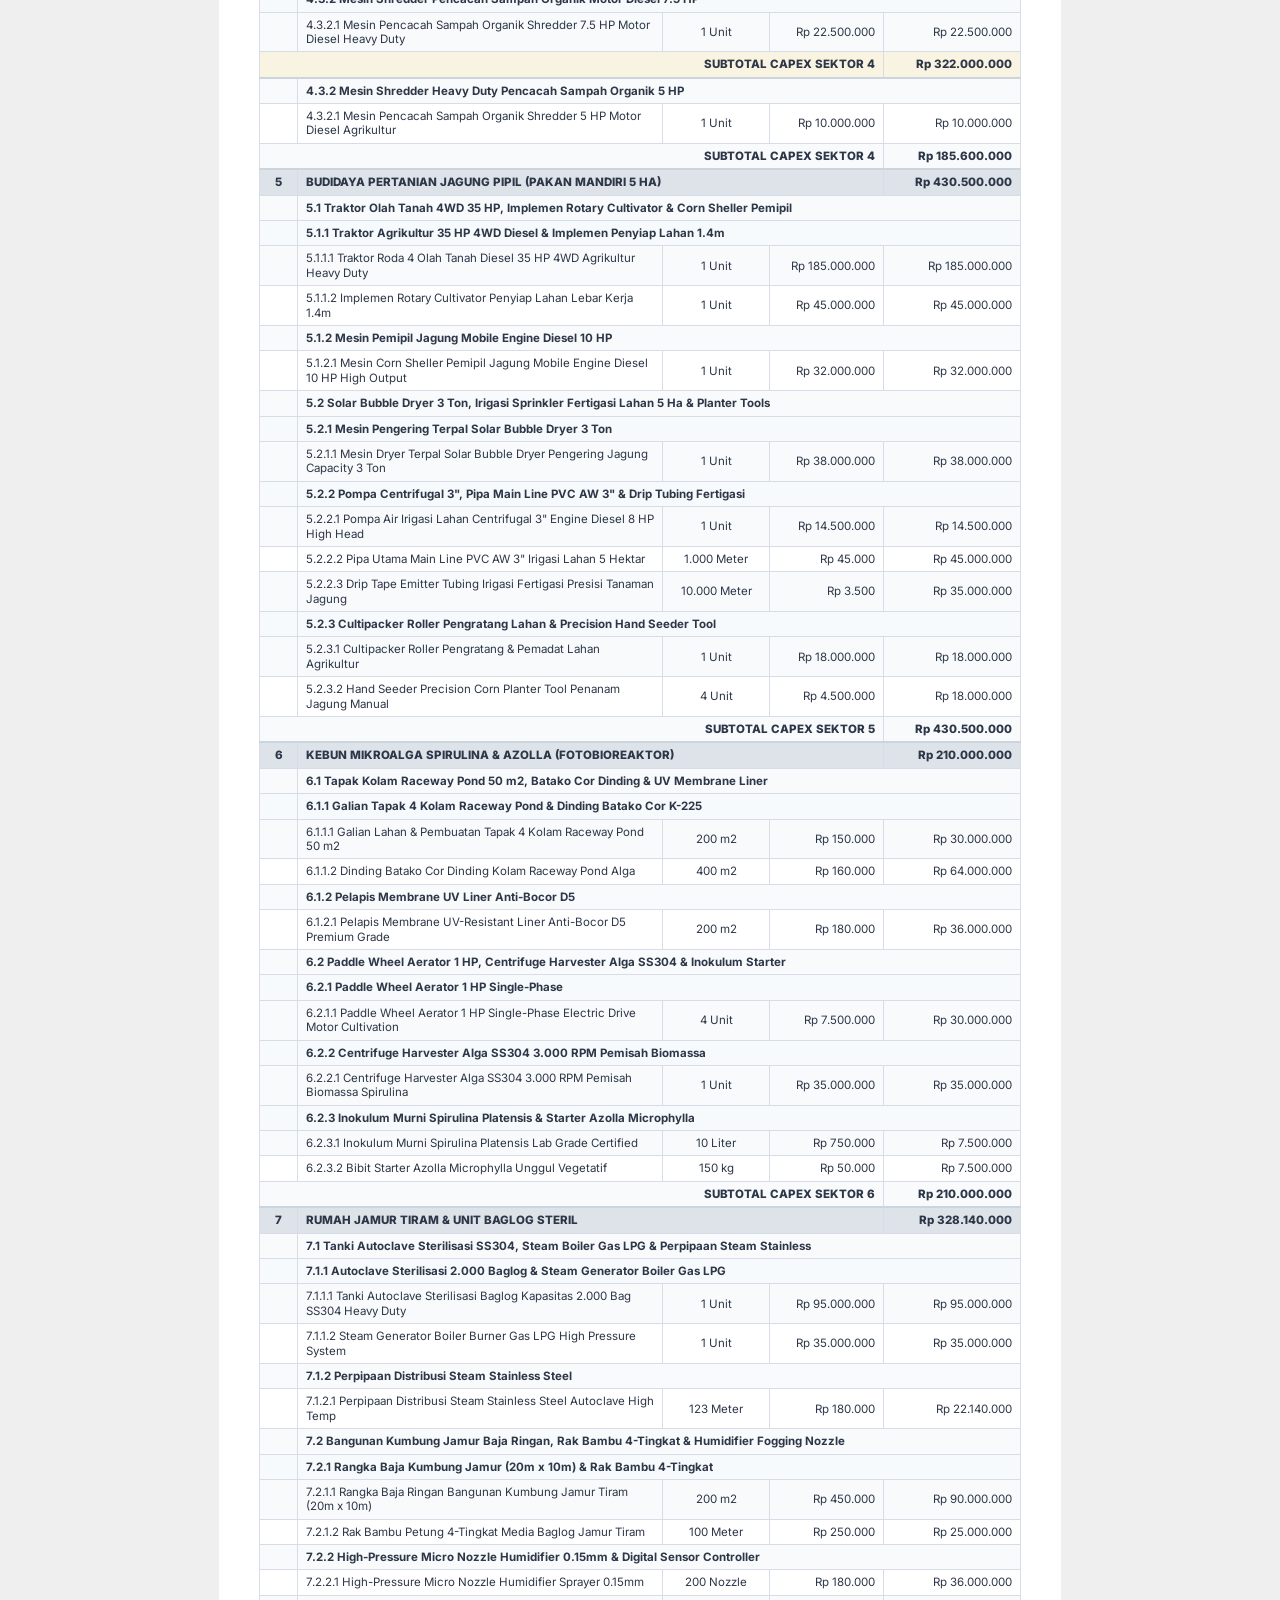
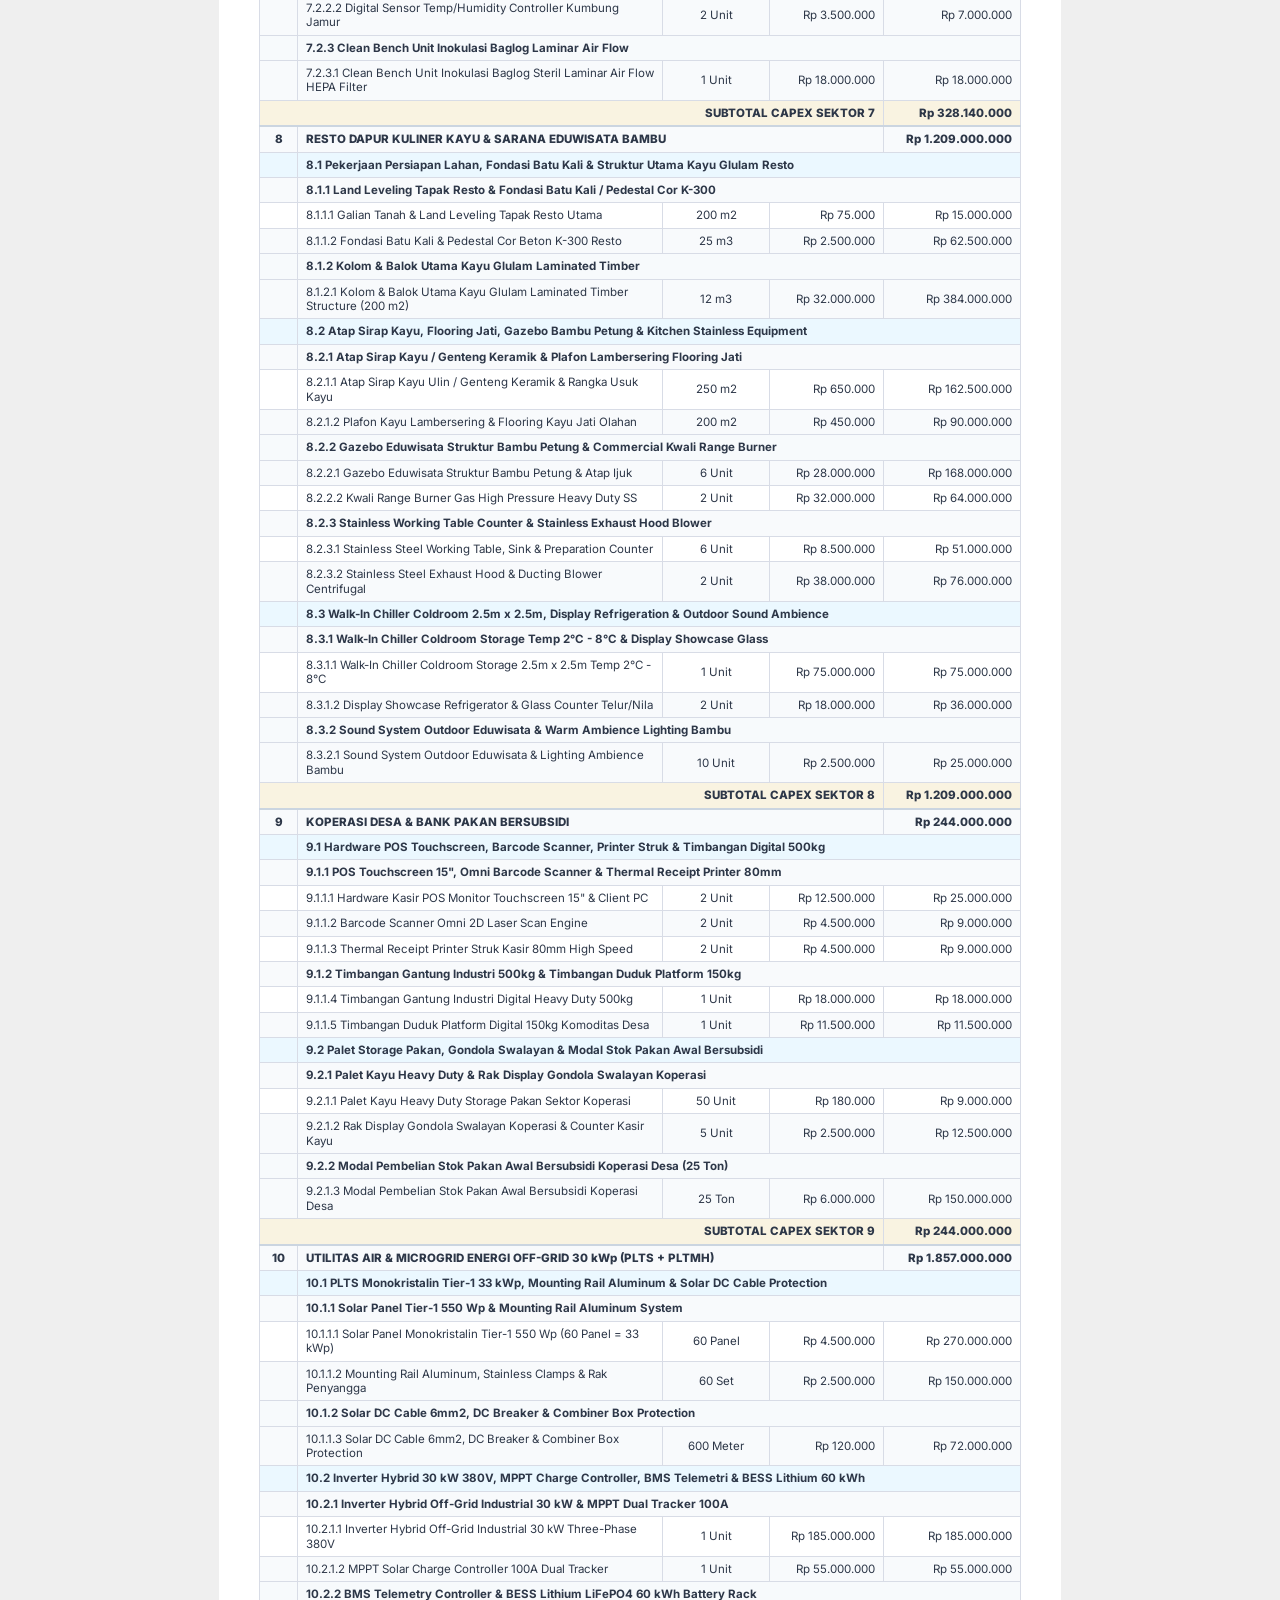
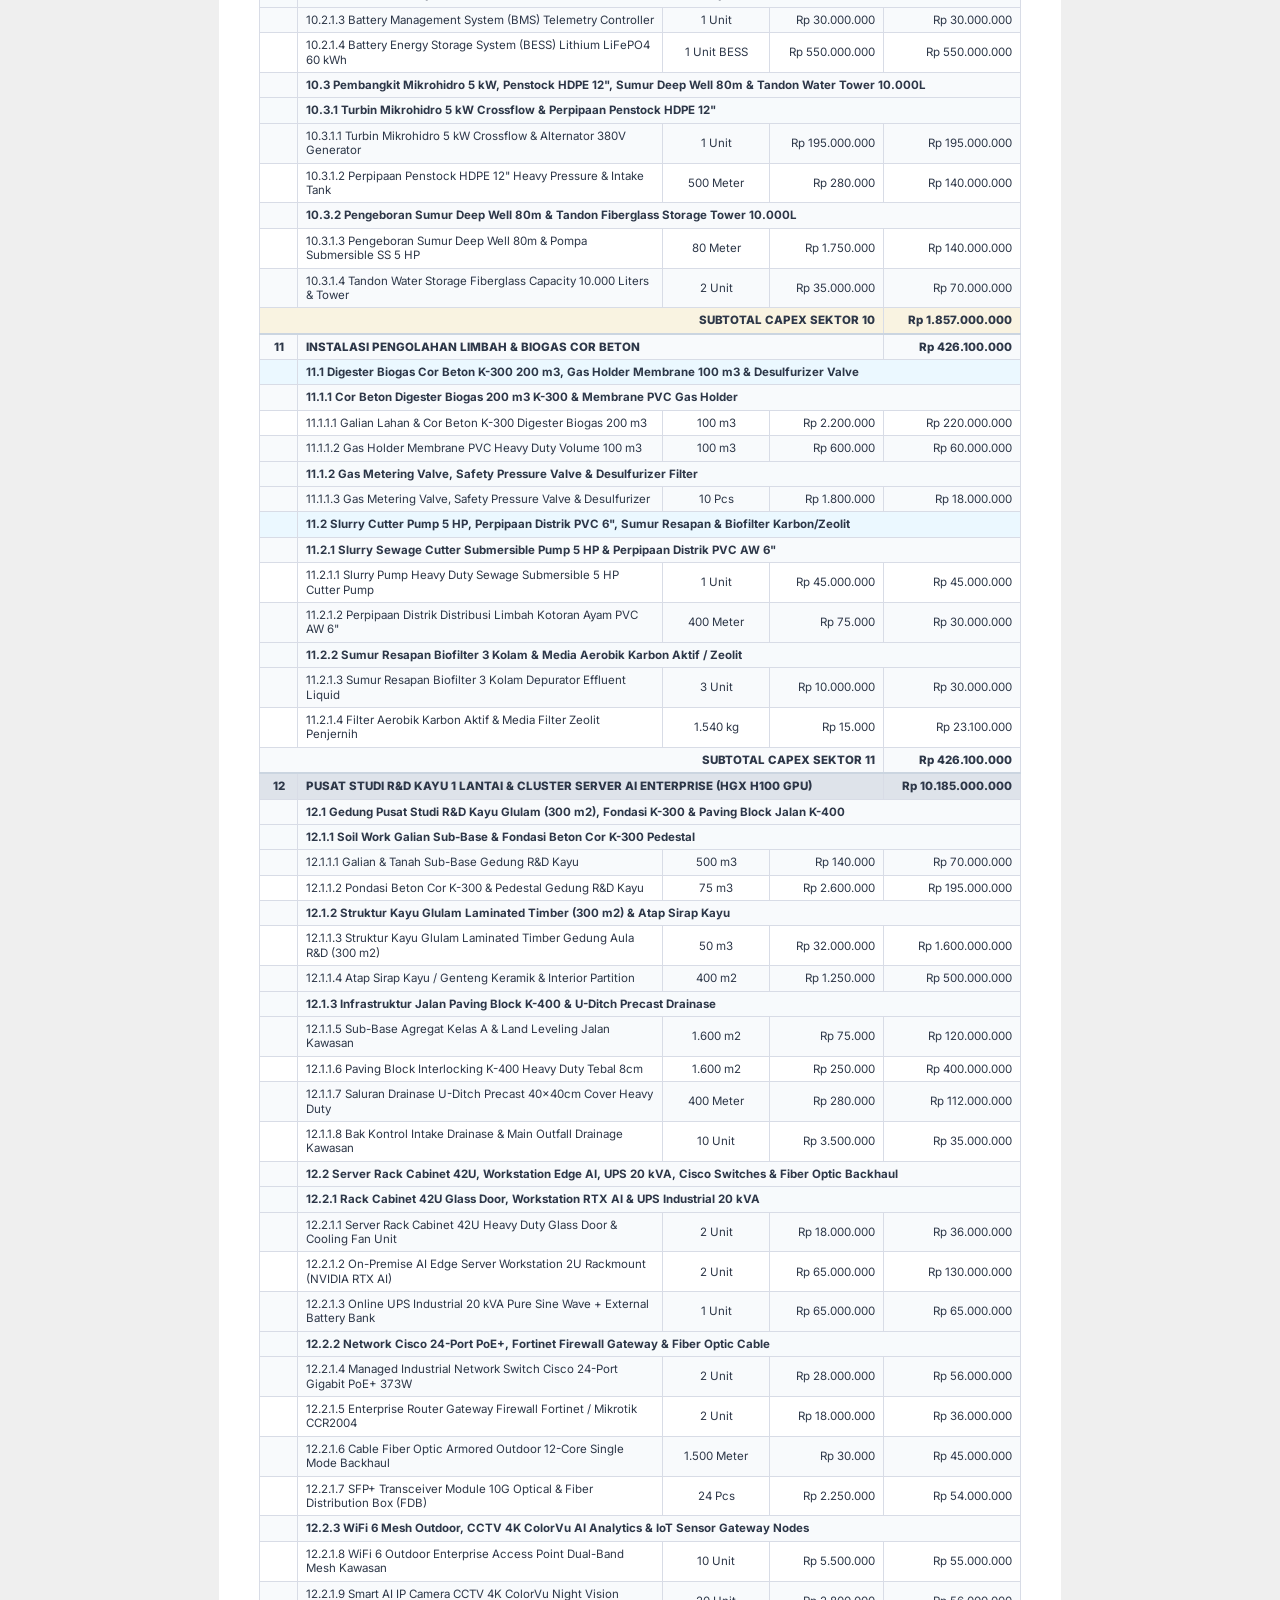
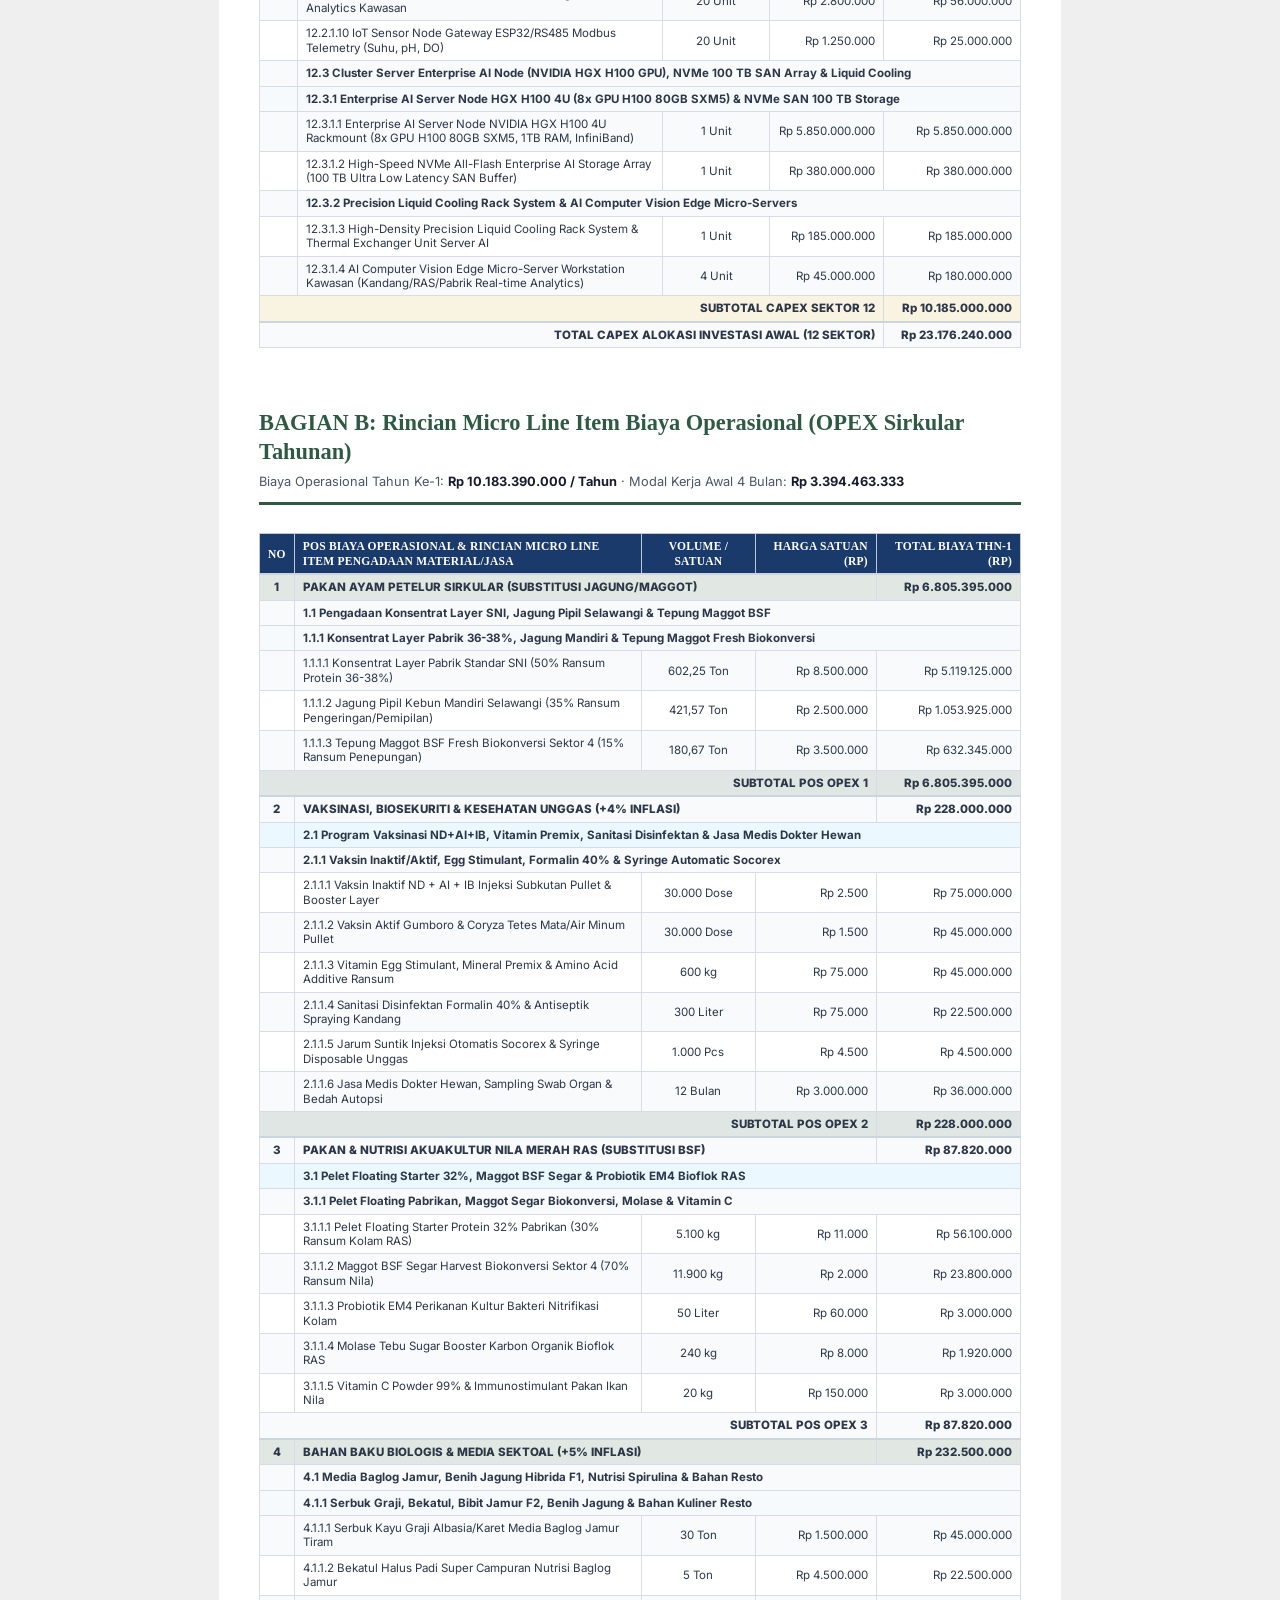
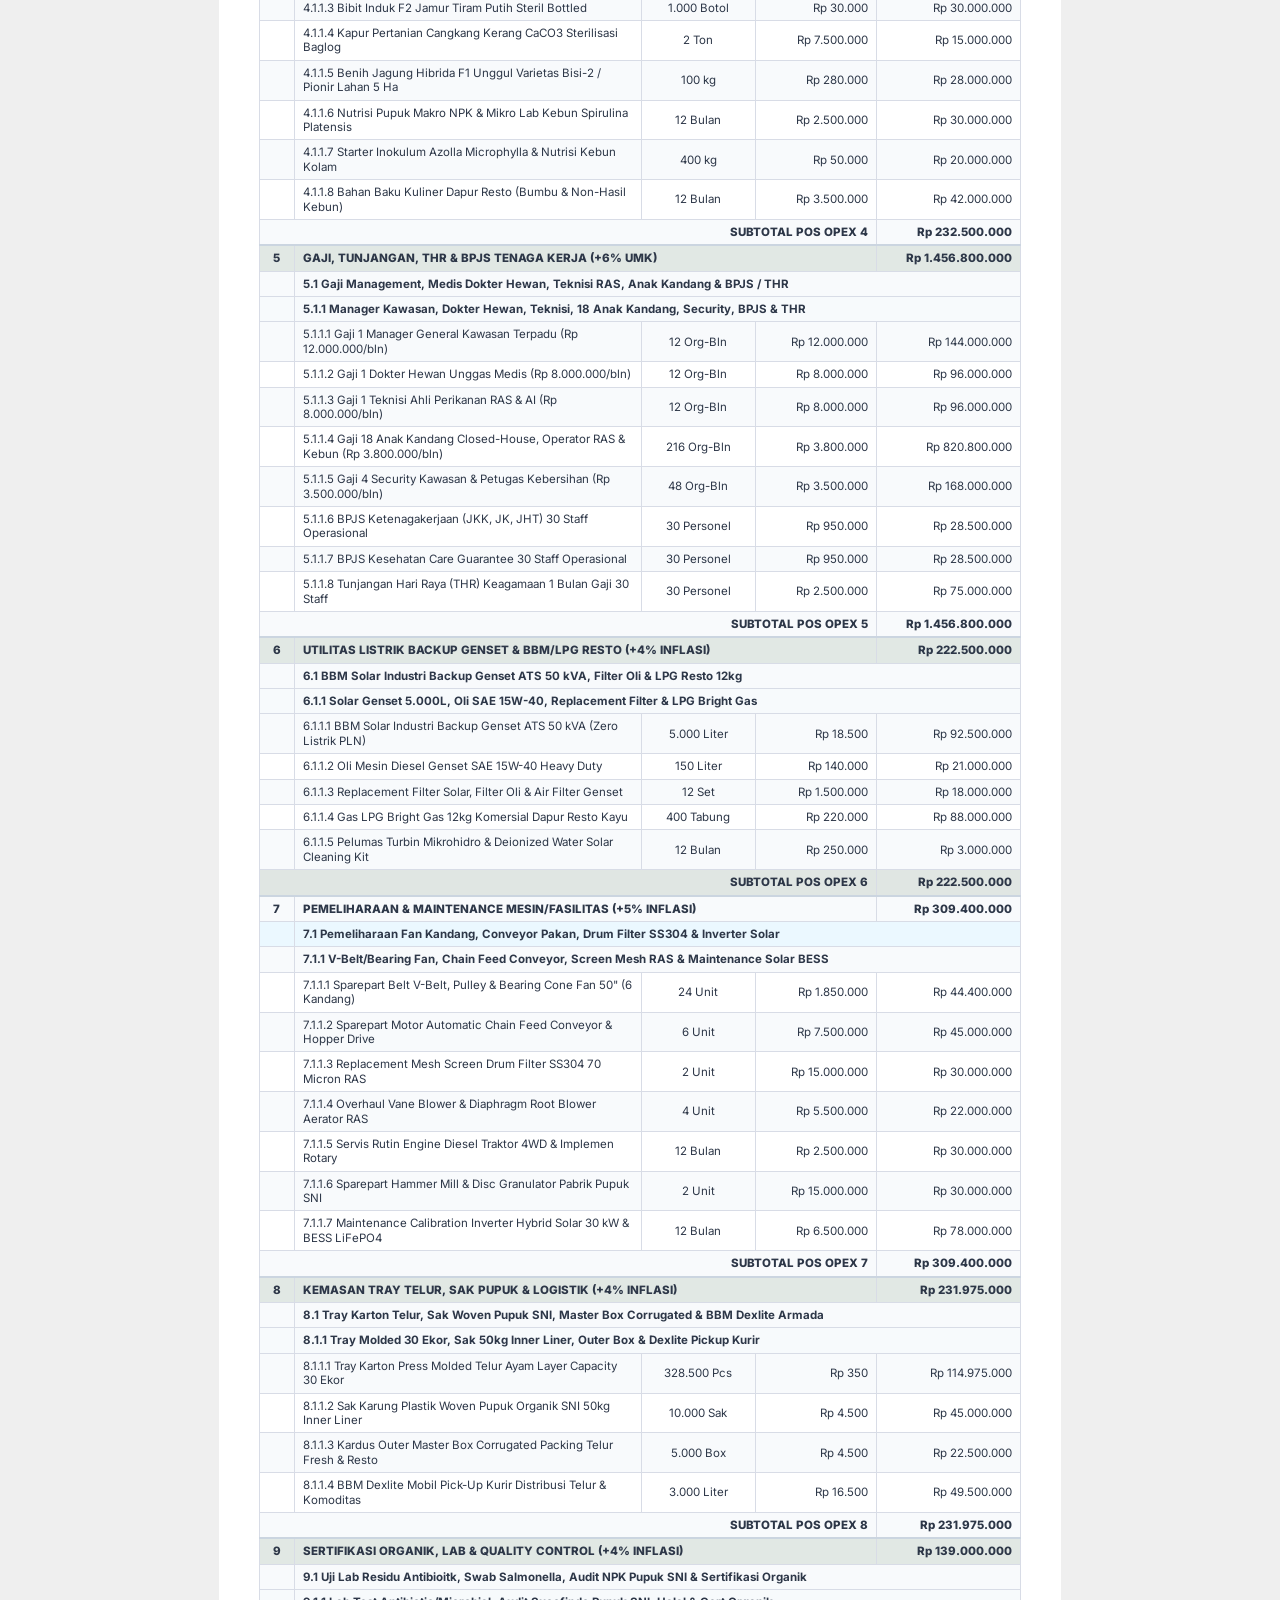
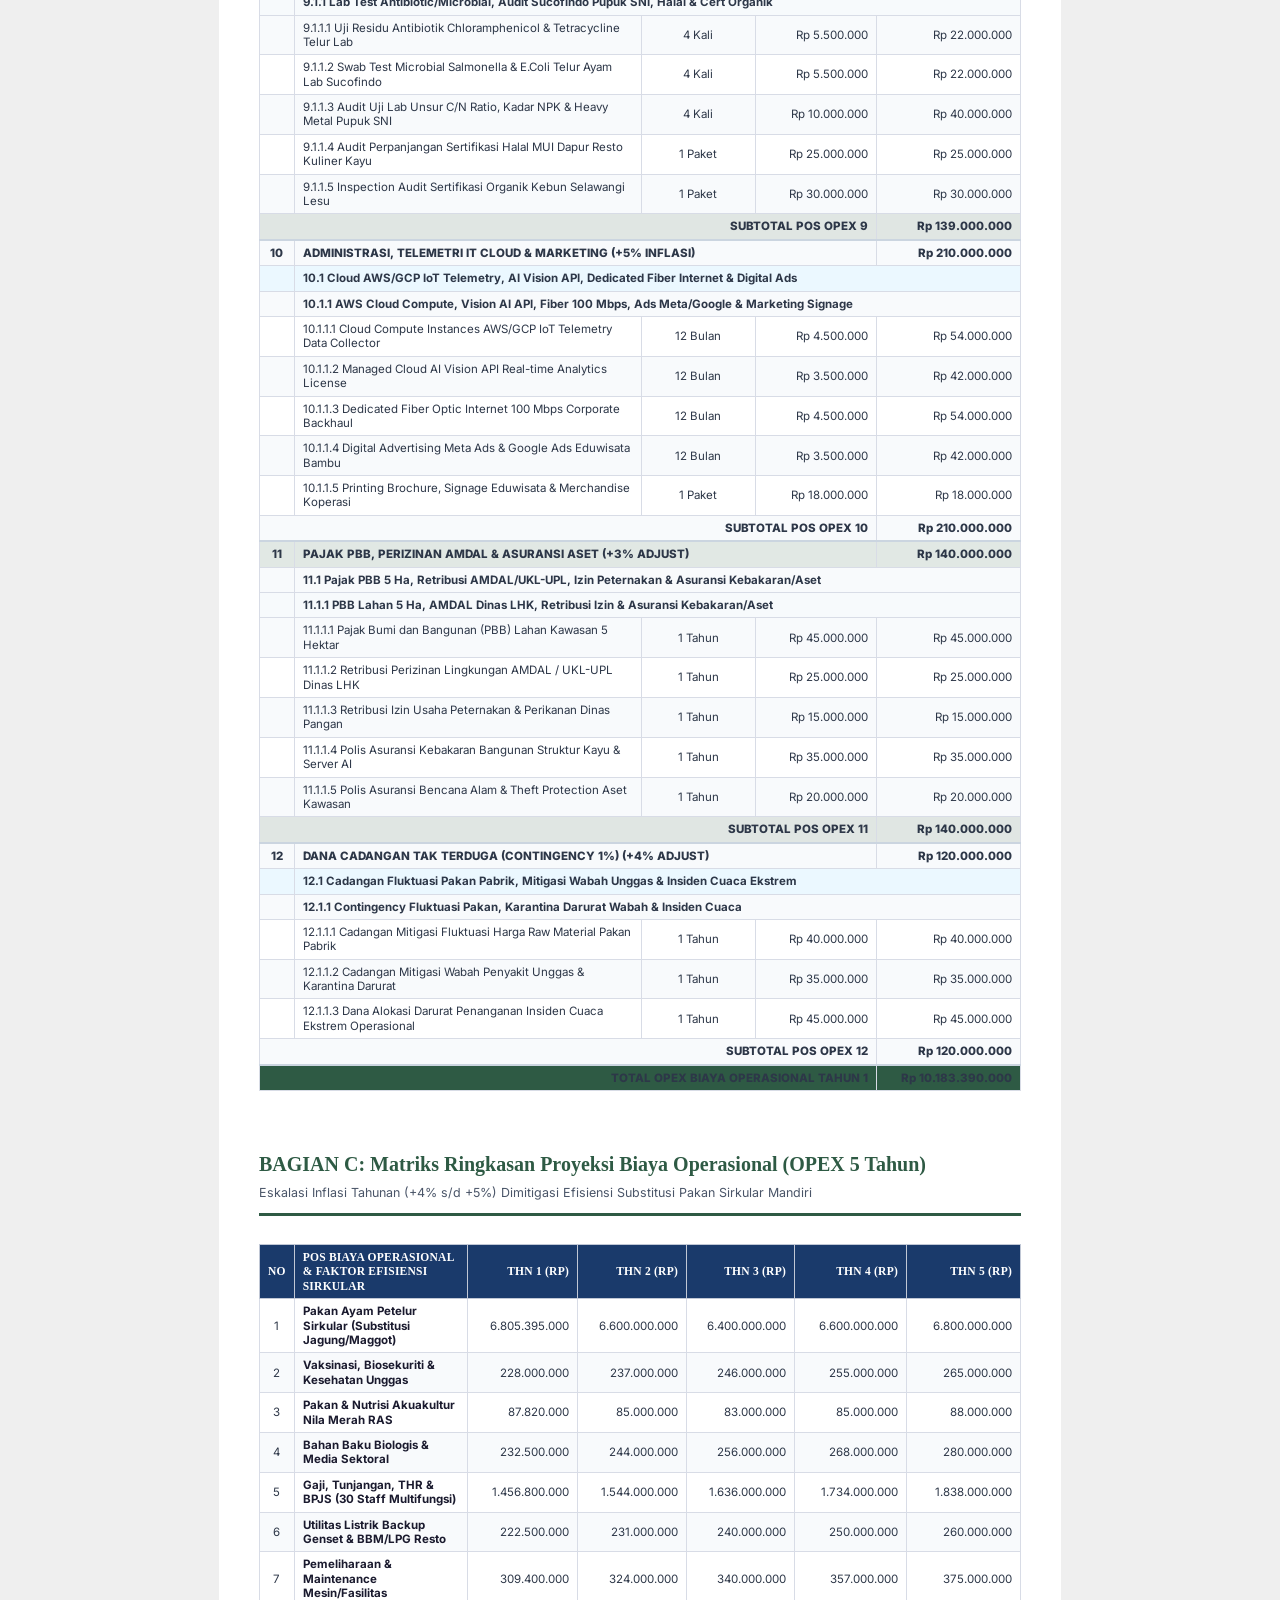
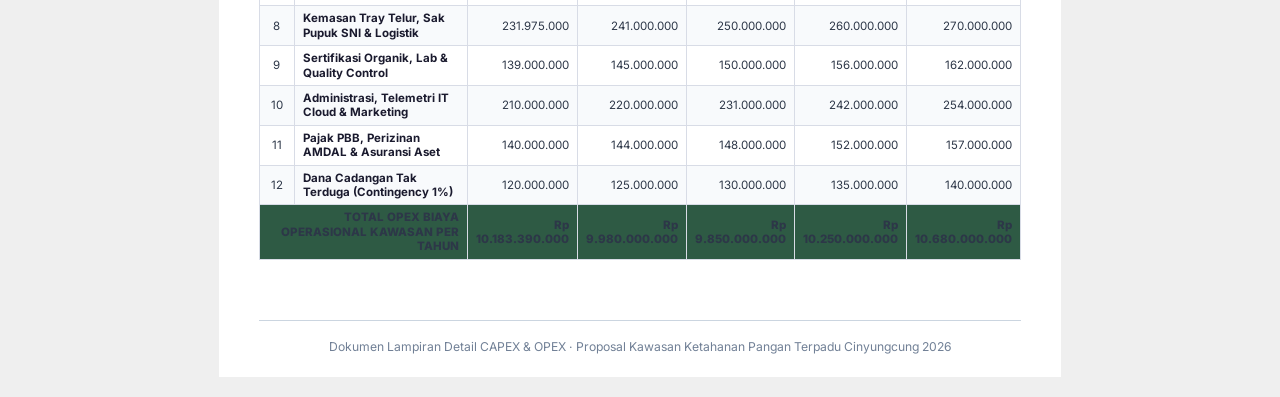
==== commit eb6cf9b7: "Optimize Sektor 1 RAB via value engineering & direct breeder sourcing (Rp 5.98B total)" ====
--- a/financial-detail.html
+++ b/financial-detail.html
@@ -138,7 +138,7 @@
                 <div style="display: grid; grid-template-columns: repeat(4, 1fr); gap: 10px; margin-top: 8px; text-align: center;">
                     <div style="background: #FFFFFF; padding: 8px; border-radius: 6px; border: 1px solid #E2E8F0;">
                         <span style="font-size: 0.7rem; color: #718096; display: block;">Total CAPEX Moduler</span>
-                        <strong style="font-size: 0.85rem; color: #1A3A6B;">Rp 25.332.340.000</strong>
+                        <strong style="font-size: 0.85rem; color: #1A3A6B;">Rp 23.176.240.000</strong>
                     </div>
                     <div style="background: #FFFFFF; padding: 8px; border-radius: 6px; border: 1px solid #E2E8F0;">
                         <span style="font-size: 0.7rem; color: #718096; display: block;">OPEX Sirkular (Thn-1)</span>
@@ -160,7 +160,7 @@
                 <h2 style="font-family: 'Times New Roman', serif; color: #1A3A6B; margin: 0; font-size: 1.4rem; font-weight: 800;">
                     BAGIAN A: Bill of Quantities (BoQ) Pure Unit Component Material CAPEX 12 Sektor (Termasuk Cluster Server AI Enterprise HGX H100)
                 </h2>
-                <span style="font-size: 0.80rem; color: #4A5568;">Total Alokasi Investasi Fisik & Penunjang: <strong>Rp 25.332.340.000 (25,33 Miliar Rupiah)</strong></span>
+                <span style="font-size: 0.80rem; color: #4A5568;">Total Alokasi Investasi Fisik & Penunjang: <strong>Rp 23.176.240.000 (23,17 Miliar Rupiah)</strong></span>
             </div>
 
             <div class="table-container" style="margin-bottom: 35px;">
@@ -180,7 +180,7 @@
                         <tr class="sector-header-row">
                             <td style="text-align: center;">1</td>
                             <td colspan="3">SENTRA PETERNAKAN AYAM PETELUR CLOSED-HOUSE VERTIKAL 3-LANTAI (30.000 EKOR)</td>
-                            <td style="text-align: right;">Rp 8.136.100.000</td>
+                            <td style="text-align: right;">Rp 5.980.000.000</td>
                         </tr>
 
                         <!-- 1.1 -->
@@ -192,23 +192,23 @@
                             <td></td>
                             <td colspan="4">1.1.1 Persiapan Surface Lahan Tapak Vertikal & Pembersihan Top Soil (Hemat Lahan 67%)</td>
                         </tr>
-                        <tr class="subitem-row"><td></td><td style="padding-left: 20px;">1.1.1.1 Clearing Surface Lahan Tapak Kandang Vertikal (2 Unit 3-Lantai @ 25m x 10m)</td><td style="text-align: center;">500 m2</td><td style="text-align: right;">Rp 40.000</td><td style="text-align: right;">Rp 20.000.000</td></tr>
-                        <tr class="subitem-row"><td></td><td style="padding-left: 20px;">1.1.1.2 Excavation Cut & Fill Tanah Tapak Pondasi Gedung Vertikal Slope</td><td style="text-align: center;">200 m3</td><td style="text-align: right;">Rp 120.000</td><td style="text-align: right;">Rp 24.000.000</td></tr>
+                        <tr class="subitem-row"><td></td><td style="padding-left: 20px;">1.1.1.1 Clearing Surface Lahan Tapak Kandang Vertikal (2 Unit 3-Lantai @ 25m x 10m)</td><td style="text-align: center;">500 m2</td><td style="text-align: right;">Rp 30.000</td><td style="text-align: right;">Rp 15.000.000</td></tr>
+                        <tr class="subitem-row"><td></td><td style="padding-left: 20px;">1.1.1.2 Excavation Cut & Fill Tanah Tapak Pondasi Gedung Vertikal Slope</td><td style="text-align: center;">200 m3</td><td style="text-align: right;">Rp 90.000</td><td style="text-align: right;">Rp 18.000.000</td></tr>
                         
                         <tr class="component-header-row">
                             <td></td>
                             <td colspan="4">1.1.2 Urugan Sirtu, Pasir Alas & Matriks Base Foundation Structural Footing</td>
                         </tr>
-                        <tr class="subitem-row"><td></td><td style="padding-left: 20px;">1.1.2.1 Urugan Sirtu Bawah Tapak Tebal 20cm Padat Heavy Duty Footing</td><td style="text-align: center;">150 m3</td><td style="text-align: right;">Rp 220.000</td><td style="text-align: right;">Rp 33.000.000</td></tr>
-                        <tr class="subitem-row"><td></td><td style="padding-left: 20px;">1.1.2.2 Lapisan Pasir Alas Cor Beton Foundation Base Footing Struct</td><td style="text-align: center;">100 m3</td><td style="text-align: right;">Rp 240.000</td><td style="text-align: right;">Rp 24.000.000</td></tr>
+                        <tr class="subitem-row"><td></td><td style="padding-left: 20px;">1.1.2.1 Urugan Sirtu Bawah Tapak Tebal 20cm Padat Heavy Duty Footing</td><td style="text-align: center;">150 m3</td><td style="text-align: right;">Rp 180.000</td><td style="text-align: right;">Rp 27.000.000</td></tr>
+                        <tr class="subitem-row"><td></td><td style="padding-left: 20px;">1.1.2.2 Lapisan Pasir Alas Cor Beton Foundation Base Footing Struct</td><td style="text-align: center;">100 m3</td><td style="text-align: right;">Rp 200.000</td><td style="text-align: right;">Rp 20.000.000</td></tr>
 
                         <tr class="component-header-row">
                             <td></td>
                             <td colspan="4">1.1.3 Konstruksi Batu Kali, Sluf Pedestal K-300 & Cor Plat Bondek Lantai 2 & 3</td>
                         </tr>
-                        <tr class="subitem-row"><td></td><td style="padding-left: 20px;">1.1.3.1 Pasangan Batu Kali Belah Pondasi Lajur Mortar 1:4 Gedung Vertikal</td><td style="text-align: center;">120 m3</td><td style="text-align: right;">Rp 1.100.000</td><td style="text-align: right;">Rp 132.000.000</td></tr>
-                        <tr class="subitem-row"><td></td><td style="padding-left: 20px;">1.1.3.2 Cor Beton Sluf 20/40 & Pedestal Kolom Besi Ulir 16mm K-300 Rebar</td><td style="text-align: center;">1 Unit Paket</td><td style="text-align: right;">Rp 195.000.000</td><td style="text-align: right;">Rp 195.000.000</td></tr>
-                        <tr class="subitem-row"><td></td><td style="padding-left: 20px;">1.1.3.3 Cor Plat Bondek Beton K-300 Floor Slab Decking (Lantai 2 & 3 Vertikal)</td><td style="text-align: center;">1.000 m2</td><td style="text-align: right;">Rp 240.000</td><td style="text-align: right;">Rp 240.000.000</td></tr>
+                        <tr class="subitem-row"><td></td><td style="padding-left: 20px;">1.1.3.1 Pasangan Batu Kali Belah Pondasi Lajur Mortar 1:4 Gedung Vertikal</td><td style="text-align: center;">120 m3</td><td style="text-align: right;">Rp 950.000</td><td style="text-align: right;">Rp 114.000.000</td></tr>
+                        <tr class="subitem-row"><td></td><td style="padding-left: 20px;">1.1.3.2 Cor Beton Sluf 20/40 & Pedestal Kolom Besi Ulir 16mm K-300 Rebar</td><td style="text-align: center;">1 Unit Paket</td><td style="text-align: right;">Rp 145.000.000</td><td style="text-align: right;">Rp 145.000.000</td></tr>
+                        <tr class="subitem-row"><td></td><td style="padding-left: 20px;">1.1.3.3 Cor Plat Bondek Beton K-300 Floor Slab Decking (Lantai 2 & 3 Vertikal)</td><td style="text-align: center;">1.000 m2</td><td style="text-align: right;">Rp 190.000</td><td style="text-align: right;">Rp 190.000.000</td></tr>
 
                         <!-- 1.2 -->
                         <tr class="subsector-header-row">
@@ -217,21 +217,21 @@
                         </tr>
                         <tr class="component-header-row">
                             <td></td>
-                            <td colspan="4">1.2.1 Struktur Utama Baja WF250/WF200 3-Lantai & Rangka Atap Galvalum</td>
-                        </tr>
-                        <tr class="subitem-row"><td></td><td style="padding-left: 20px;">1.2.1.1 Kolom Utama & Beam Steel Structure WF250 & WF200 Heavy Duty Vertikal</td><td style="text-align: center;">18 Ton</td><td style="text-align: right;">Rp 28.000.000</td><td style="text-align: right;">Rp 504.000.000</td></tr>
-                        <tr class="subitem-row"><td></td><td style="padding-left: 20px;">1.2.1.2 Rangka Kuda-Kuda Atap Galvalum C75.75 & Reng Zincalume Atap Vertikal</td><td style="text-align: center;">700 m2</td><td style="text-align: right;">Rp 140.000</td><td style="text-align: right;">Rp 98.000.000</td></tr>
-                        <tr class="subitem-row"><td></td><td style="padding-left: 20px;">1.2.1.3 Anchor Bolt High Tensile M24 x 500mm Base Plate Structural Set</td><td style="text-align: center;">80 Set</td><td style="text-align: right;">Rp 250.000</td><td style="text-align: right;">Rp 20.000.000</td></tr>
+                            <td colspan="4">1.2.1 Struktur Utama Baja WF200/WF150 3-Lantai & Rangka Atap Galvalum</td>
+                        </tr>
+                        <tr class="subitem-row"><td></td><td style="padding-left: 20px;">1.2.1.1 Kolom Utama & Beam Steel Structure WF200 & WF150 High Tensile Vertikal</td><td style="text-align: center;">18 Ton</td><td style="text-align: right;">Rp 22.000.000</td><td style="text-align: right;">Rp 396.000.000</td></tr>
+                        <tr class="subitem-row"><td></td><td style="padding-left: 20px;">1.2.1.2 Rangka Kuda-Kuda Atap Galvalum C75.75 & Reng Zincalume Atap Vertikal</td><td style="text-align: center;">700 m2</td><td style="text-align: right;">Rp 115.000</td><td style="text-align: right;">Rp 80.500.000</td></tr>
+                        <tr class="subitem-row"><td></td><td style="padding-left: 20px;">1.2.1.3 Anchor Bolt High Tensile M24 x 500mm Base Plate Structural Set</td><td style="text-align: center;">80 Set</td><td style="text-align: right;">Rp 180.000</td><td style="text-align: right;">Rp 14.400.000</td></tr>
 
                         <tr class="component-header-row">
                             <td></td>
                             <td colspan="4">1.2.2 Atap Spandek Thermal Foil & Dinding Enclosure PU 50mm 3-Lantai</td>
                         </tr>
-                        <tr class="subitem-row"><td></td><td style="padding-left: 20px;">1.2.2.1 Atap Gelombang Spandek Polyurethane Insulation 50mm Gedung Vertikal</td><td style="text-align: center;">700 m2</td><td style="text-align: right;">Rp 220.000</td><td style="text-align: right;">Rp 154.000.000</td></tr>
-                        <tr class="subitem-row"><td></td><td style="padding-left: 20px;">1.2.2.2 Dinding Sandwich Panel Polyurethane 50mm Side Wall Enclosure 3-Lantai</td><td style="text-align: center;">1.600 m2</td><td style="text-align: right;">Rp 280.000</td><td style="text-align: right;">Rp 448.000.000</td></tr>
-                        <tr class="subitem-row"><td></td><td style="padding-left: 20px;">1.2.2.3 Tirai Plastik Automatic Curtain Drop System Side Wall Vertikal</td><td style="text-align: center;">400 m2</td><td style="text-align: right;">Rp 120.000</td><td style="text-align: right;">Rp 48.000.000</td></tr>
-                        <tr class="subitem-row"><td></td><td style="padding-left: 20px;">1.2.2.4 Pintu Sliding Sealed Insulated Door Stainless Heavy Duty (Per Lantai)</td><td style="text-align: center;">6 Set</td><td style="text-align: right;">Rp 8.500.000</td><td style="text-align: right;">Rp 51.000.000</td></tr>
-                        <tr class="subitem-row"><td></td><td style="padding-left: 20px;">1.2.2.5 Cooling Pad Cellulose Evaporative Pad Frame Aluminum 15cm 3-Lantai</td><td style="text-align: center;">180 m2</td><td style="text-align: right;">Rp 450.000</td><td style="text-align: right;">Rp 81.000.000</td></tr>
+                        <tr class="subitem-row"><td></td><td style="padding-left: 20px;">1.2.2.1 Atap Gelombang Spandek Polyurethane Insulation 50mm Gedung Vertikal</td><td style="text-align: center;">700 m2</td><td style="text-align: right;">Rp 175.000</td><td style="text-align: right;">Rp 122.500.000</td></tr>
+                        <tr class="subitem-row"><td></td><td style="padding-left: 20px;">1.2.2.2 Dinding Sandwich Panel Polyurethane 50mm Side Wall Enclosure 3-Lantai</td><td style="text-align: center;">1.600 m2</td><td style="text-align: right;">Rp 220.000</td><td style="text-align: right;">Rp 352.000.000</td></tr>
+                        <tr class="subitem-row"><td></td><td style="padding-left: 20px;">1.2.2.3 Tirai Plastik Automatic Curtain Drop System Side Wall Vertikal</td><td style="text-align: center;">400 m2</td><td style="text-align: right;">Rp 95.000</td><td style="text-align: right;">Rp 38.000.000</td></tr>
+                        <tr class="subitem-row"><td></td><td style="padding-left: 20px;">1.2.2.4 Pintu Sliding Sealed Insulated Door Stainless Heavy Duty (Per Lantai)</td><td style="text-align: center;">6 Set</td><td style="text-align: right;">Rp 6.500.000</td><td style="text-align: right;">Rp 39.000.000</td></tr>
+                        <tr class="subitem-row"><td></td><td style="padding-left: 20px;">1.2.2.5 Cooling Pad Cellulose Evaporative Pad Frame Aluminum 15cm 3-Lantai</td><td style="text-align: center;">180 m2</td><td style="text-align: right;">Rp 350.000</td><td style="text-align: right;">Rp 63.000.000</td></tr>
 
                         <!-- 1.3 -->
                         <tr class="subsector-header-row">
@@ -242,13 +242,13 @@
                             <td></td>
                             <td colspan="4">1.3.1 System Battery Cage Galvanis Hot-Dip 4-Tier Per Lantai (Total 30.000 Ekor)</td>
                         </tr>
-                        <tr class="subitem-row"><td></td><td style="padding-left: 20px;">1.3.1.1 System Battery Cage Galvanis Hot-Dip Vertical Frame (Kapasitas 30.000 Ekor)</td><td style="text-align: center;">30.000 Ekor</td><td style="text-align: right;">Rp 42.000</td><td style="text-align: right;">Rp 1.260.000.000</td></tr>
+                        <tr class="subitem-row"><td></td><td style="padding-left: 20px;">1.3.1.1 System Battery Cage Galvanis Hot-Dip Vertical Frame (Kapasitas 30.000 Ekor)</td><td style="text-align: center;">30.000 Ekor</td><td style="text-align: right;">Rp 32.000</td><td style="text-align: right;">Rp 960.000.000</td></tr>
                         
                         <tr class="component-header-row">
                             <td></td>
                             <td colspan="4">1.3.2 Pengadaan Bibit Pullet Layer Unggul 16 Minggu</td>
                         </tr>
-                        <tr class="subitem-row"><td></td><td style="padding-left: 20px;">1.3.2.1 Pengadaan Bibit Pullet Layer Isa Brown Ready 16 Minggu (Vaccinated)</td><td style="text-align: center;">30.000 Ekor</td><td style="text-align: right;">Rp 95.000</td><td style="text-align: right;">Rp 2.850.000.000</td></tr>
+                        <tr class="subitem-row"><td></td><td style="padding-left: 20px;">1.3.2.1 Pengadaan Bibit Pullet Layer Isa Brown Ready 16 Minggu (Vaccinated Direct Breeder)</td><td style="text-align: center;">30.000 Ekor</td><td style="text-align: right;">Rp 78.000</td><td style="text-align: right;">Rp 2.340.000.000</td></tr>
 
                         <!-- 1.4 -->
                         <tr class="subsector-header-row">
@@ -259,24 +259,24 @@
                             <td></td>
                             <td colspan="4">1.4.1 Sistem Perpipaan Air Vertikal, Nipple Automatic & Dispenser Dosing Medis</td>
                         </tr>
-                        <tr class="subitem-row"><td></td><td style="padding-left: 20px;">1.4.1.1 Perpipaan Air PVC AW 1" & Sub-Main Line AW 2" Pipe System Vertikal</td><td style="text-align: center;">1.200 Meter</td><td style="text-align: right;">Rp 35.000</td><td style="text-align: right;">Rp 42.000.000</td></tr>
-                        <tr class="subitem-row"><td></td><td style="padding-left: 20px;">1.4.1.2 Automatic Nipple Drinker Stainless 360 Degree + Drip Cup</td><td style="text-align: center;">7.500 Pcs</td><td style="text-align: right;">Rp 18.000</td><td style="text-align: right;">Rp 135.000.000</td></tr>
-                        <tr class="subitem-row"><td></td><td style="padding-left: 20px;">1.4.1.3 Tanki Penampungan Water Storage Medis 1.000 Liters Base (Per Lantai)</td><td style="text-align: center;">6 Unit</td><td style="text-align: right;">Rp 4.500.000</td><td style="text-align: right;">Rp 27.000.000</td></tr>
-                        <tr class="subitem-row"><td></td><td style="padding-left: 20px;">1.4.1.4 Dosatron Automatic Dosing Medicator Water Treatment System</td><td style="text-align: center;">6 Unit</td><td style="text-align: right;">Rp 12.500.000</td><td style="text-align: right;">Rp 75.000.000</td></tr>
+                        <tr class="subitem-row"><td></td><td style="padding-left: 20px;">1.4.1.1 Perpipaan Air PVC AW 1" & Sub-Main Line AW 2" Pipe System Vertikal</td><td style="text-align: center;">1.200 Meter</td><td style="text-align: right;">Rp 25.000</td><td style="text-align: right;">Rp 30.000.000</td></tr>
+                        <tr class="subitem-row"><td></td><td style="padding-left: 20px;">1.4.1.2 Automatic Nipple Drinker Stainless 360 Degree + Drip Cup</td><td style="text-align: center;">7.500 Pcs</td><td style="text-align: right;">Rp 14.000</td><td style="text-align: right;">Rp 105.000.000</td></tr>
+                        <tr class="subitem-row"><td></td><td style="padding-left: 20px;">1.4.1.3 Tanki Penampungan Water Storage Medis 1.000 Liters Base (Per Lantai)</td><td style="text-align: center;">6 Unit</td><td style="text-align: right;">Rp 3.500.000</td><td style="text-align: right;">Rp 21.000.000</td></tr>
+                        <tr class="subitem-row"><td></td><td style="padding-left: 20px;">1.4.1.4 Dosatron Automatic Dosing Medicator Water Treatment System</td><td style="text-align: center;">6 Unit</td><td style="text-align: right;">Rp 9.500.000</td><td style="text-align: right;">Rp 57.000.000</td></tr>
 
                         <tr class="component-header-row">
                             <td></td>
                             <td colspan="4">1.4.2 Automatic Silo, Vertical Feeder Elevator, Conveyor Kotoran & Fan Telemetri IoT</td>
                         </tr>
-                        <tr class="subitem-row"><td></td><td style="padding-left: 20px;">1.4.2.1 Silo Pakan Utama Stainless Steel Capacity 15 Ton Outdoor Unit</td><td style="text-align: center;">2 Unit</td><td style="text-align: right;">Rp 165.000.000</td><td style="text-align: right;">Rp 330.000.000</td></tr>
-                        <tr class="subitem-row"><td></td><td style="padding-left: 20px;">1.4.2.2 Automatic Vertical Bucket Elevator & Feeder Distribution System</td><td style="text-align: center;">6 Set</td><td style="text-align: right;">Rp 45.000.000</td><td style="text-align: right;">Rp 270.000.000</td></tr>
-                        <tr class="subitem-row"><td></td><td style="padding-left: 20px;">1.4.2.3 Automatic Vertical Manure Belt Conveyor & Cross Scraper System Kotoran</td><td style="text-align: center;">6 Set</td><td style="text-align: right;">Rp 60.000.000</td><td style="text-align: right;">Rp 360.000.000</td></tr>
-                        <tr class="subitem-row"><td></td><td style="padding-left: 20px;">1.4.2.4 Exhaust Cone Fan 50" Direct Drive Motor 1.5 HP 3-Phase Shutter Vertikal</td><td style="text-align: center;">24 Unit</td><td style="text-align: right;">Rp 14.500.000</td><td style="text-align: right;">Rp 348.000.000</td></tr>
-                        <tr class="subitem-row"><td></td><td style="padding-left: 20px;">1.4.2.5 Panel Controller Climate IoT Telemetri Real-time Smart Master</td><td style="text-align: center;">6 Unit</td><td style="text-align: right;">Rp 35.000.000</td><td style="text-align: right;">Rp 210.000.000</td></tr>
-                        <tr class="subitem-row"><td></td><td style="padding-left: 20px;">1.4.2.6 Sensor Suhu, Kelembaban, NH3 Ammonia & Lux Meter Multi-Channel</td><td style="text-align: center;">24 Unit</td><td style="text-align: right;">Rp 6.541.667</td><td style="text-align: right;">Rp 157.100.000</td></tr>
+                        <tr class="subitem-row"><td></td><td style="padding-left: 20px;">1.4.2.1 Silo Pakan Utama Stainless Steel Capacity 15 Ton Outdoor Unit</td><td style="text-align: center;">2 Unit</td><td style="text-align: right;">Rp 125.000.000</td><td style="text-align: right;">Rp 250.000.000</td></tr>
+                        <tr class="subitem-row"><td></td><td style="padding-left: 20px;">1.4.2.2 Automatic Vertical Bucket Elevator & Feeder Distribution System</td><td style="text-align: center;">6 Set</td><td style="text-align: right;">Rp 32.000.000</td><td style="text-align: right;">Rp 192.000.000</td></tr>
+                        <tr class="subitem-row"><td></td><td style="padding-left: 20px;">1.4.2.3 Automatic Vertical Manure Belt Conveyor & Cross Scraper System Kotoran</td><td style="text-align: center;">6 Set</td><td style="text-align: right;">Rp 38.000.000</td><td style="text-align: right;">Rp 228.000.000</td></tr>
+                        <tr class="subitem-row"><td></td><td style="padding-left: 20px;">1.4.2.4 Exhaust Cone Fan 50" Direct Drive Motor 1.5 HP 3-Phase Shutter Vertikal</td><td style="text-align: center;">24 Unit</td><td style="text-align: right;">Rp 10.500.000</td><td style="text-align: right;">Rp 252.000.000</td></tr>
+                        <tr class="subitem-row"><td></td><td style="padding-left: 20px;">1.4.2.5 Panel Controller Climate IoT Telemetri Real-time Smart Master</td><td style="text-align: center;">6 Unit</td><td style="text-align: right;">Rp 25.000.000</td><td style="text-align: right;">Rp 150.000.000</td></tr>
+                        <tr class="subitem-row"><td></td><td style="padding-left: 20px;">1.4.2.6 Sensor Suhu, Kelembaban, NH3 Ammonia & Lux Meter Multi-Channel</td><td style="text-align: center;">24 Unit</td><td style="text-align: right;">Rp 2.525.000</td><td style="text-align: right;">Rp 60.600.000</td></tr>
                         <tr class="sector-total-row">
                             <td colspan="4" style="text-align: right;">SUBTOTAL CAPEX SEKTOR 1</td>
-                            <td style="text-align: right;">Rp 8.136.100.000</td>
+                            <td style="text-align: right;">Rp 5.980.000.000</td>
                         </tr>
 
                         <!-- SEKTOR 2 -->
@@ -919,7 +919,7 @@
                         <!-- TOTAL CAPEX AKHIR -->
                         <tr style="background: #1A3A6B; color: #FFFFFF; font-weight: 800; font-size: 0.9rem;">
                             <td colspan="4" style="text-align: right;">TOTAL CAPEX ALOKASI INVESTASI AWAL (12 SEKTOR)</td>
-                            <td style="text-align: right; color: #D4AF37;">Rp 25.332.340.000</td>
+                            <td style="text-align: right; color: #D4AF37;">Rp 23.176.240.000</td>
                         </tr>
                     </tbody>
                 </table>
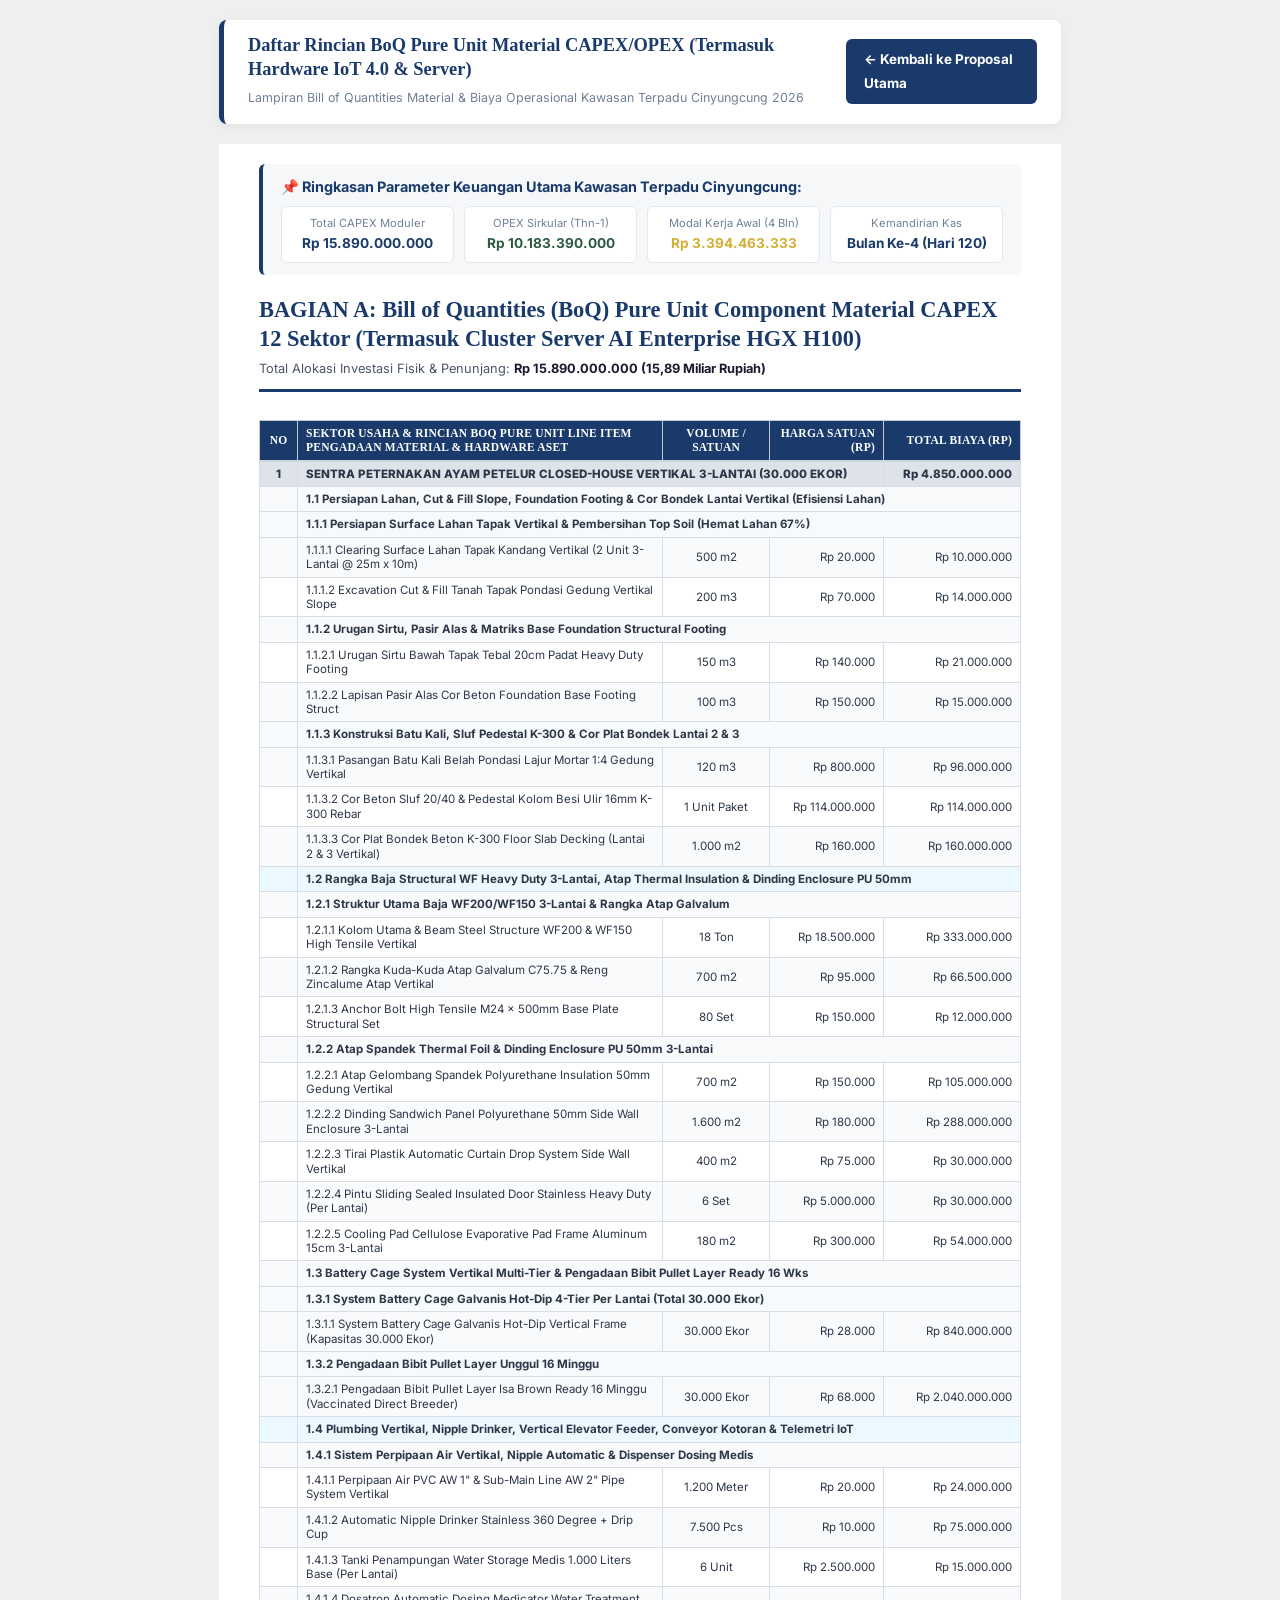
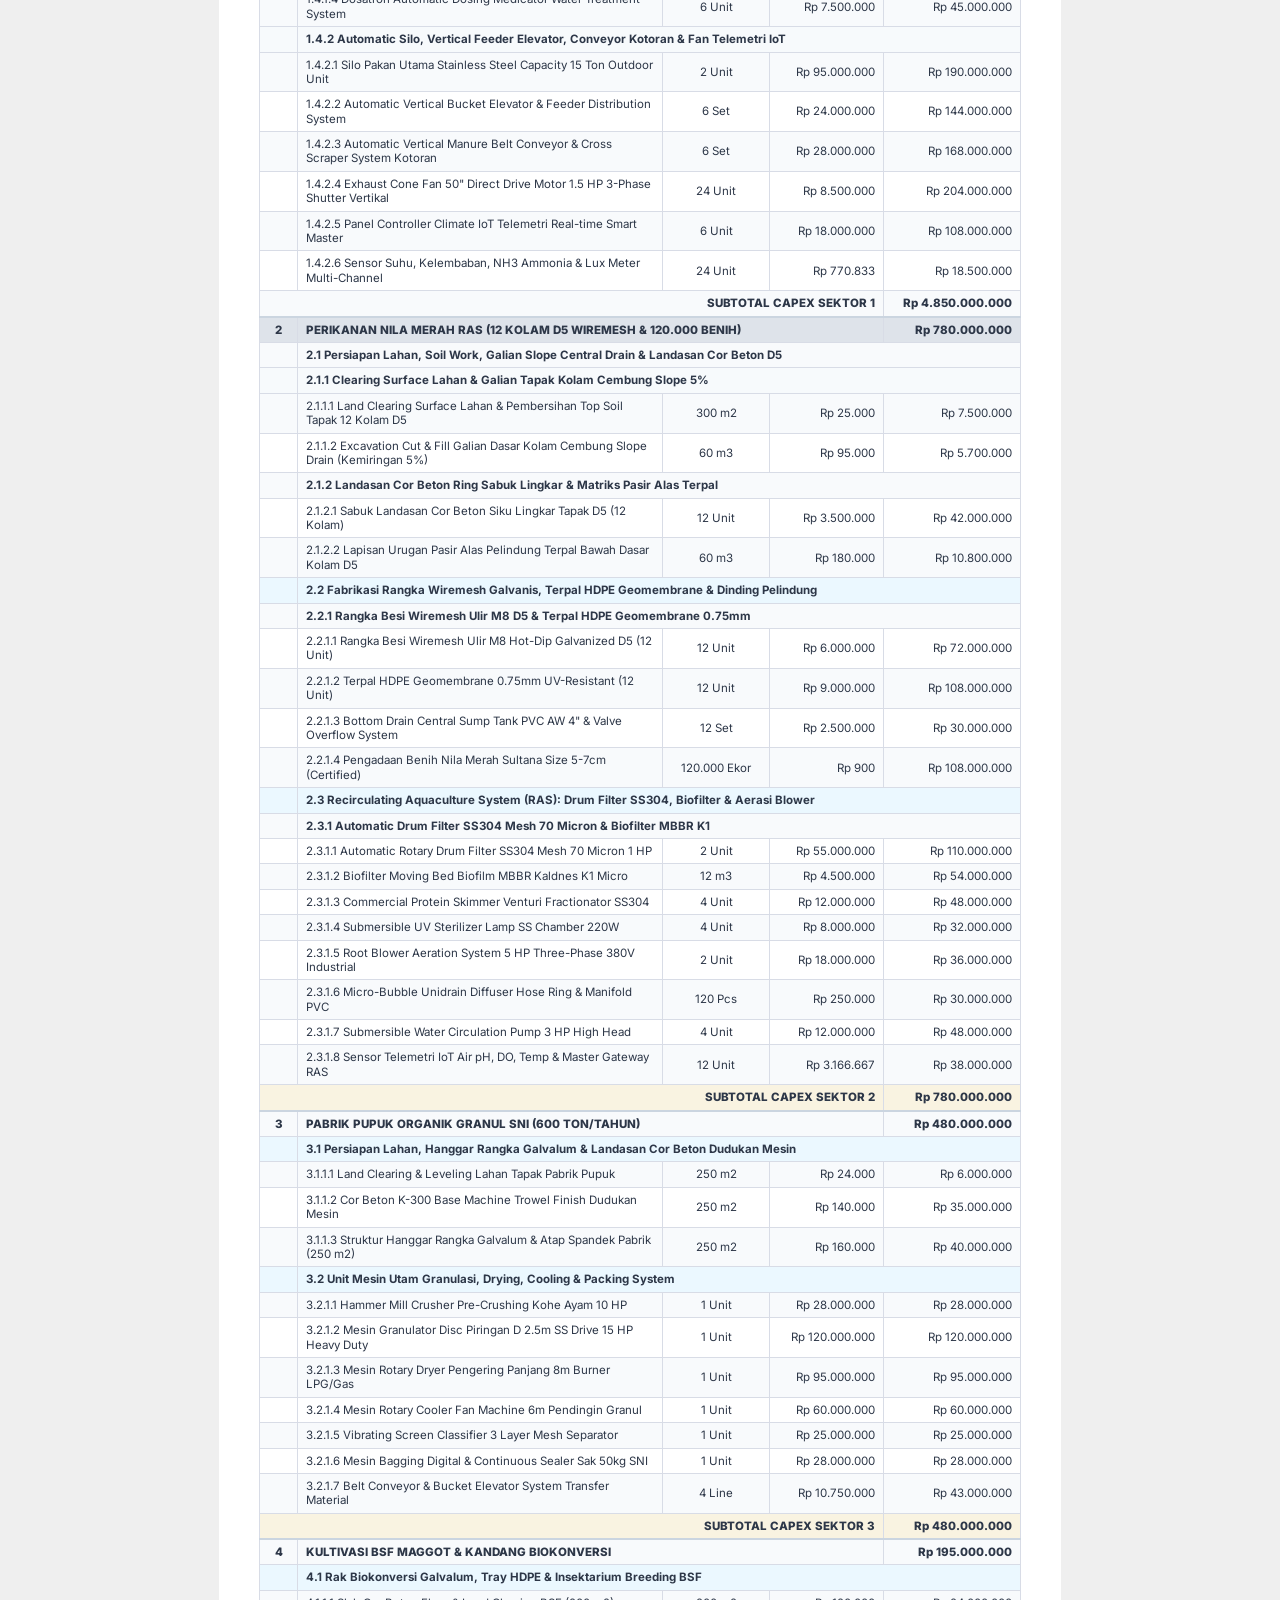
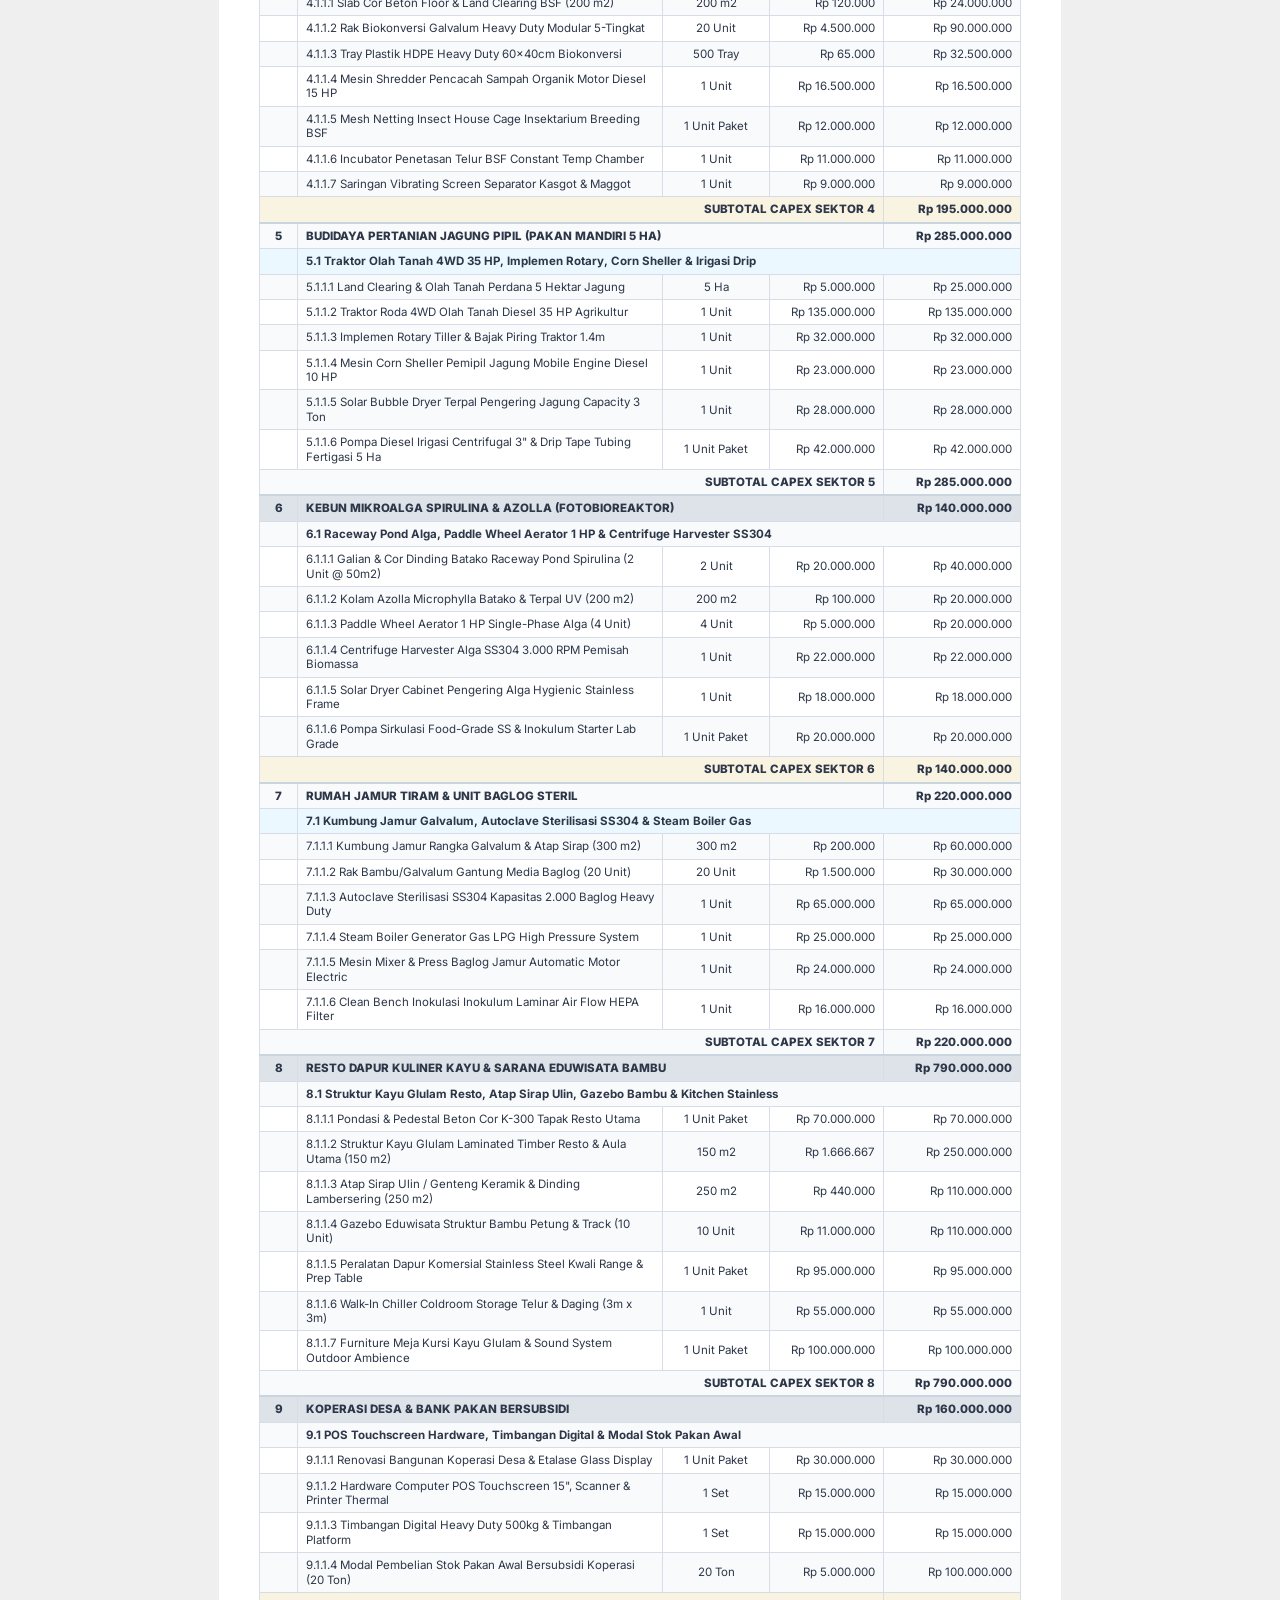
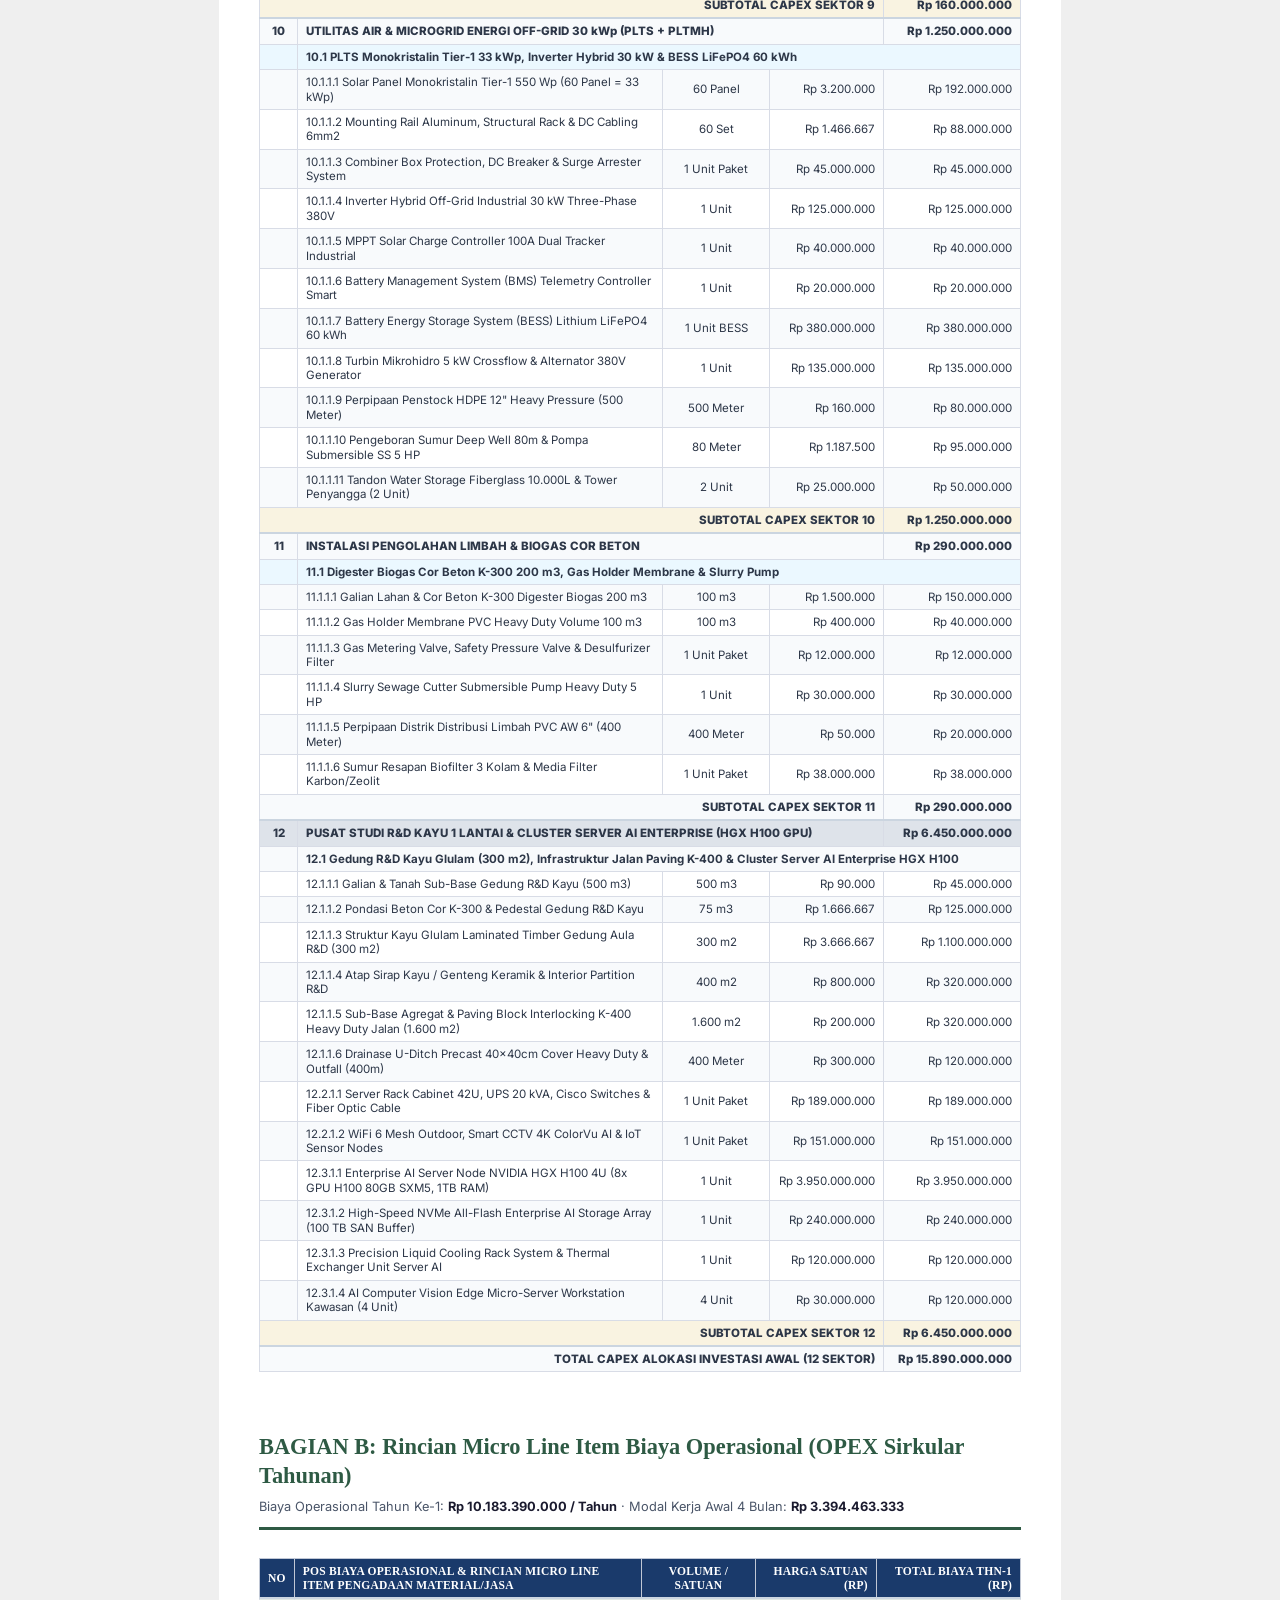
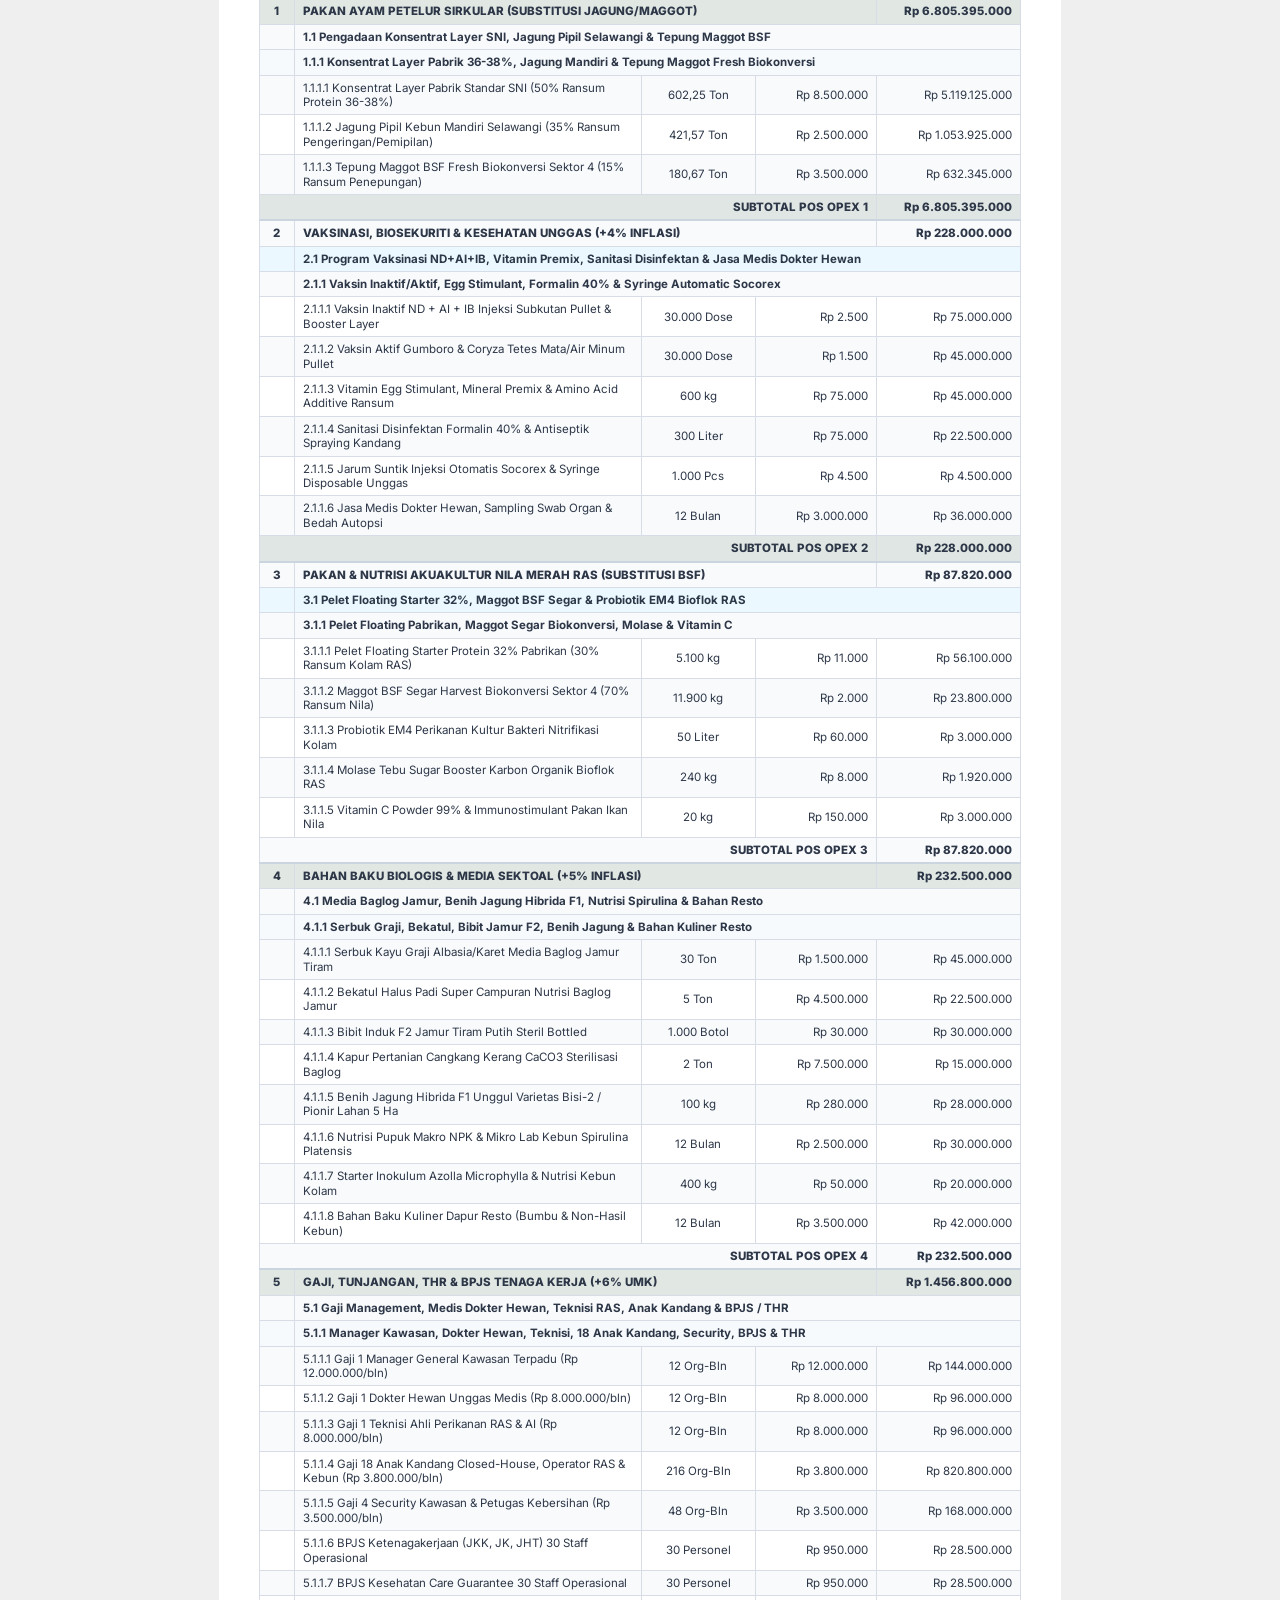
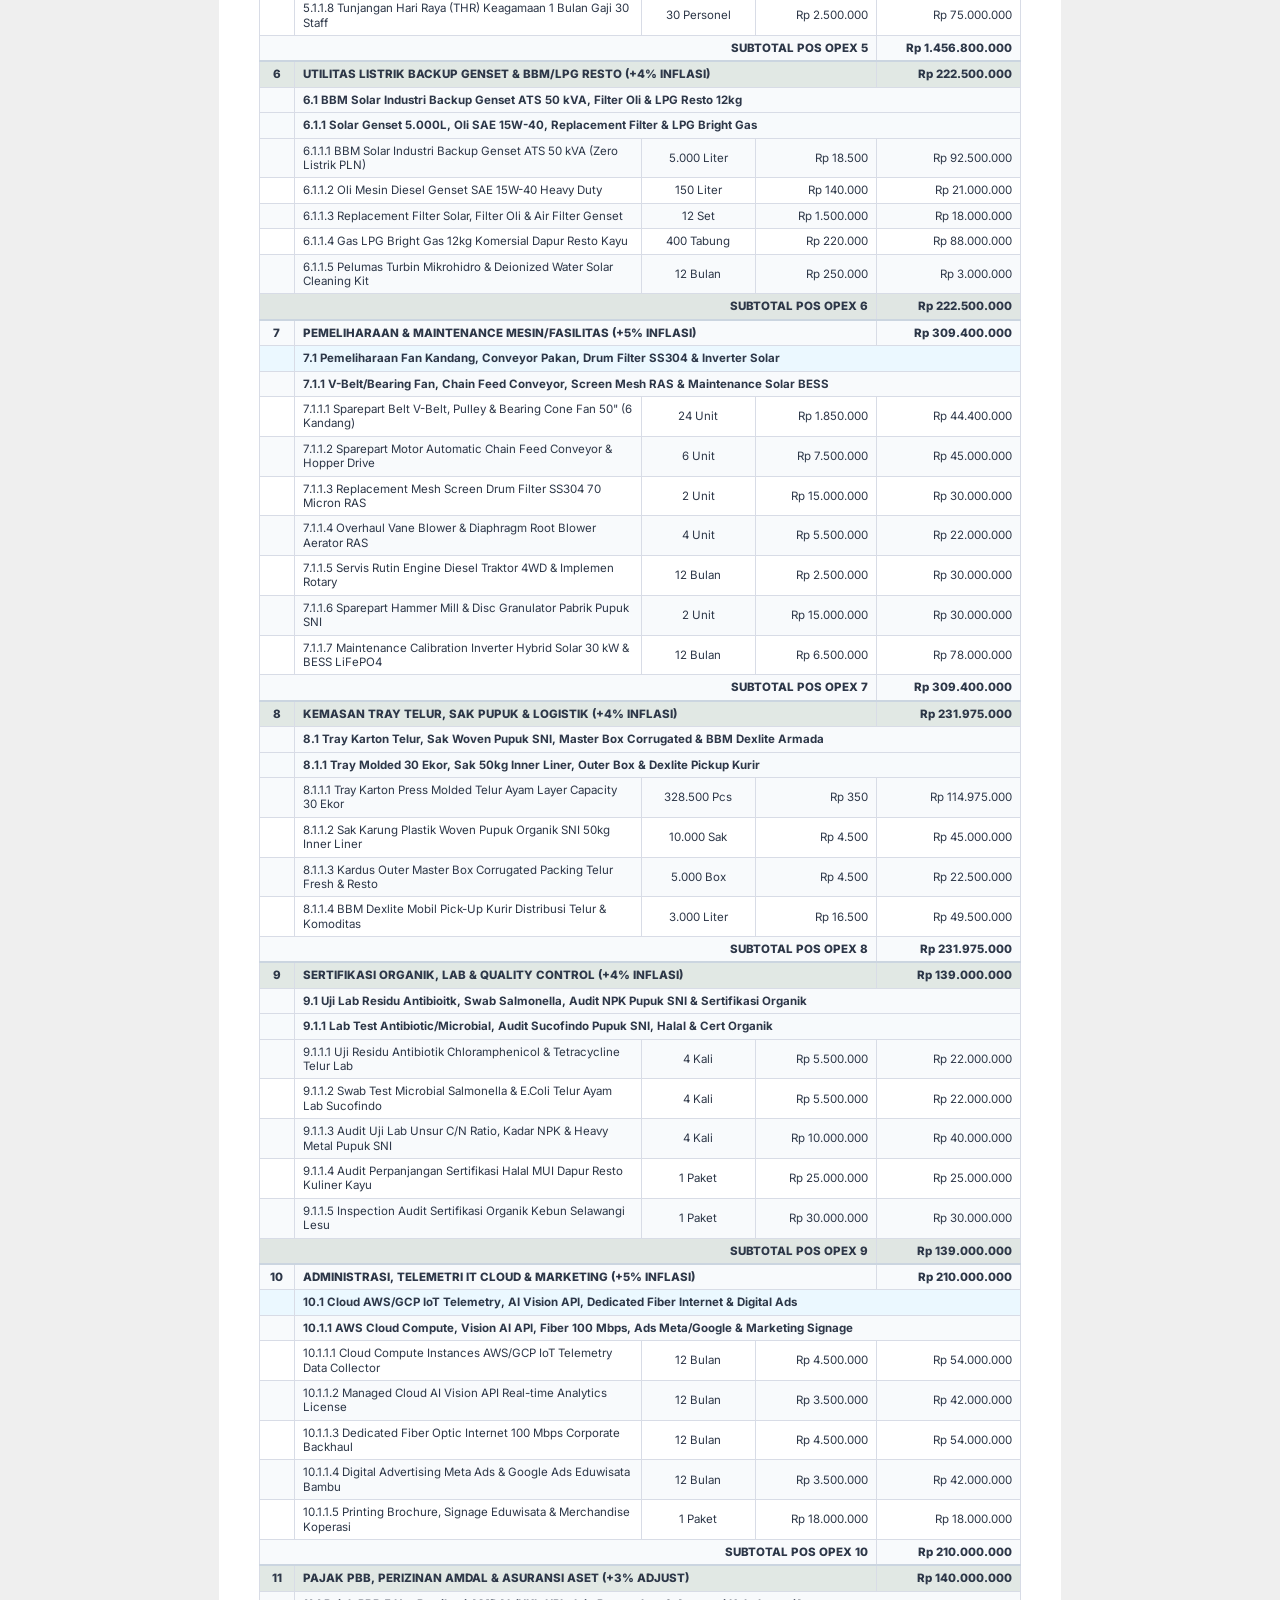
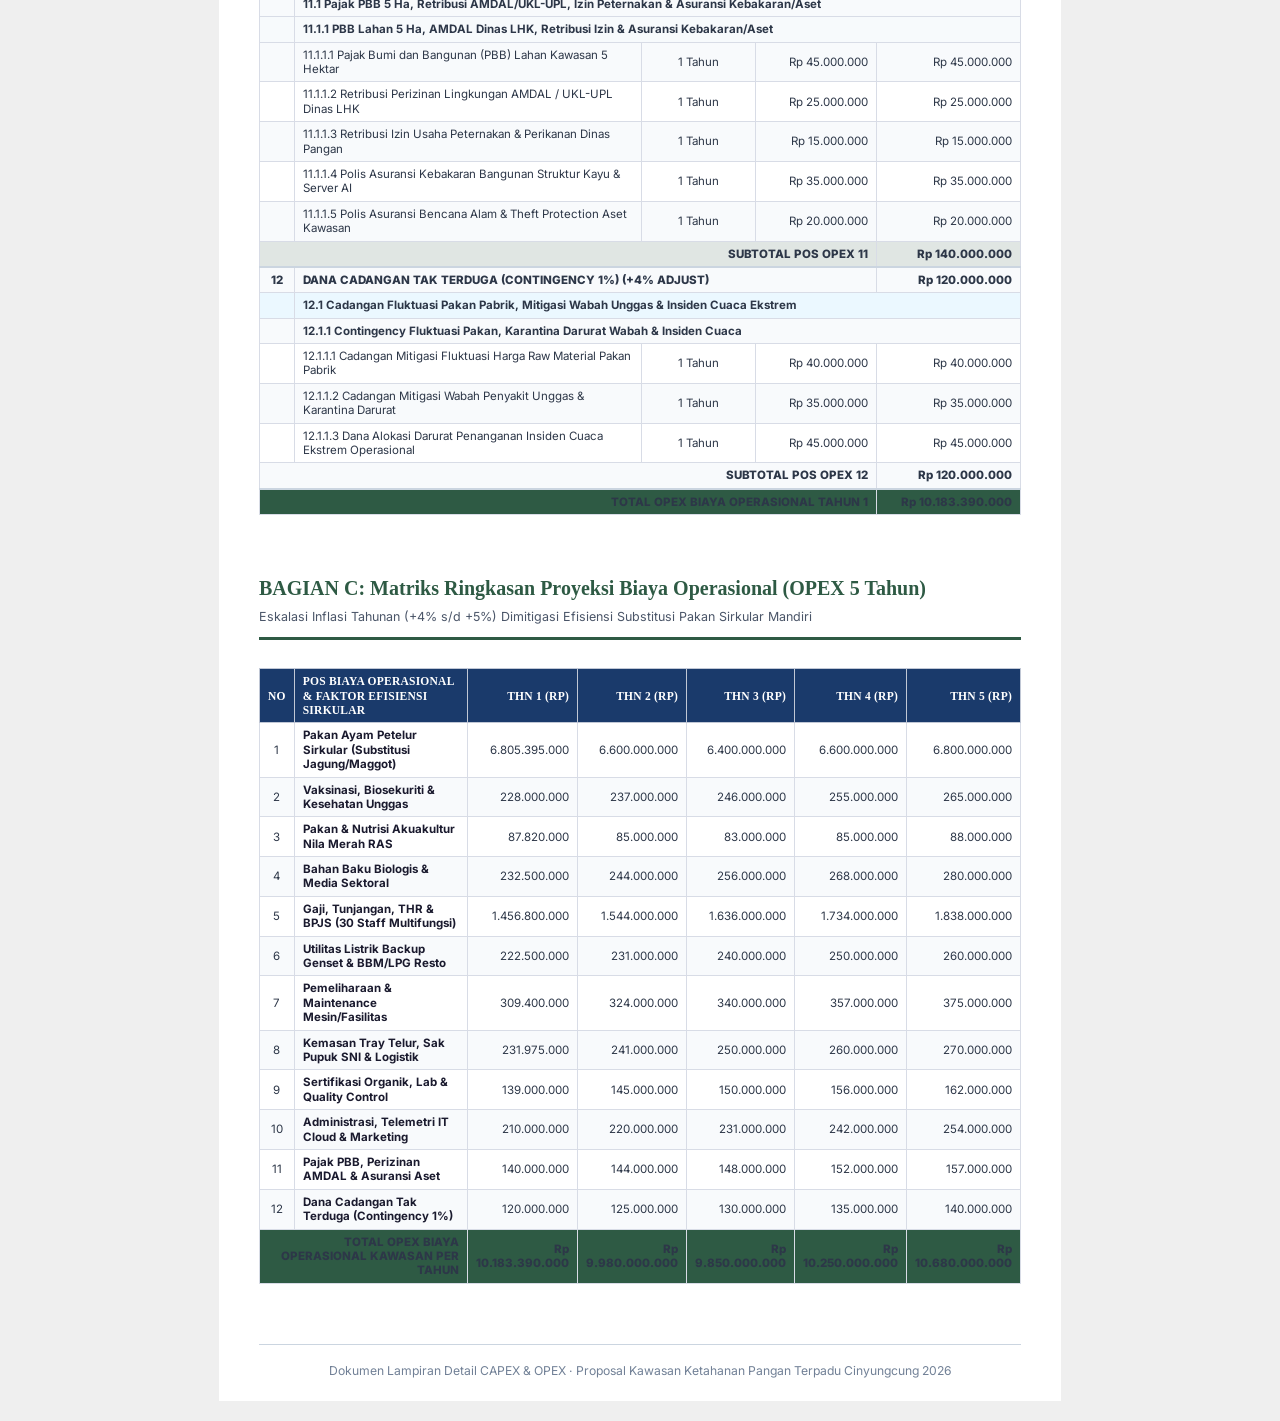
==== commit 5c36e084: "Optimize total CAPEX RAB to Rp 15.89 Billion (under 17 Miliar target)" ====
--- a/financial-detail.html
+++ b/financial-detail.html
@@ -138,7 +138,7 @@
                 <div style="display: grid; grid-template-columns: repeat(4, 1fr); gap: 10px; margin-top: 8px; text-align: center;">
                     <div style="background: #FFFFFF; padding: 8px; border-radius: 6px; border: 1px solid #E2E8F0;">
                         <span style="font-size: 0.7rem; color: #718096; display: block;">Total CAPEX Moduler</span>
-                        <strong style="font-size: 0.85rem; color: #1A3A6B;">Rp 23.176.240.000</strong>
+                        <strong style="font-size: 0.85rem; color: #1A3A6B;">Rp 15.890.000.000</strong>
                     </div>
                     <div style="background: #FFFFFF; padding: 8px; border-radius: 6px; border: 1px solid #E2E8F0;">
                         <span style="font-size: 0.7rem; color: #718096; display: block;">OPEX Sirkular (Thn-1)</span>
@@ -160,7 +160,7 @@
                 <h2 style="font-family: 'Times New Roman', serif; color: #1A3A6B; margin: 0; font-size: 1.4rem; font-weight: 800;">
                     BAGIAN A: Bill of Quantities (BoQ) Pure Unit Component Material CAPEX 12 Sektor (Termasuk Cluster Server AI Enterprise HGX H100)
                 </h2>
-                <span style="font-size: 0.80rem; color: #4A5568;">Total Alokasi Investasi Fisik & Penunjang: <strong>Rp 23.176.240.000 (23,17 Miliar Rupiah)</strong></span>
+                <span style="font-size: 0.80rem; color: #4A5568;">Total Alokasi Investasi Fisik & Penunjang: <strong>Rp 15.890.000.000 (15,89 Miliar Rupiah)</strong></span>
             </div>
 
             <div class="table-container" style="margin-bottom: 35px;">
@@ -180,7 +180,7 @@
                         <tr class="sector-header-row">
                             <td style="text-align: center;">1</td>
                             <td colspan="3">SENTRA PETERNAKAN AYAM PETELUR CLOSED-HOUSE VERTIKAL 3-LANTAI (30.000 EKOR)</td>
-                            <td style="text-align: right;">Rp 5.980.000.000</td>
+                            <td style="text-align: right;">Rp 4.850.000.000</td>
                         </tr>
 
                         <!-- 1.1 -->
@@ -192,23 +192,23 @@
                             <td></td>
                             <td colspan="4">1.1.1 Persiapan Surface Lahan Tapak Vertikal & Pembersihan Top Soil (Hemat Lahan 67%)</td>
                         </tr>
-                        <tr class="subitem-row"><td></td><td style="padding-left: 20px;">1.1.1.1 Clearing Surface Lahan Tapak Kandang Vertikal (2 Unit 3-Lantai @ 25m x 10m)</td><td style="text-align: center;">500 m2</td><td style="text-align: right;">Rp 30.000</td><td style="text-align: right;">Rp 15.000.000</td></tr>
-                        <tr class="subitem-row"><td></td><td style="padding-left: 20px;">1.1.1.2 Excavation Cut & Fill Tanah Tapak Pondasi Gedung Vertikal Slope</td><td style="text-align: center;">200 m3</td><td style="text-align: right;">Rp 90.000</td><td style="text-align: right;">Rp 18.000.000</td></tr>
+                        <tr class="subitem-row"><td></td><td style="padding-left: 20px;">1.1.1.1 Clearing Surface Lahan Tapak Kandang Vertikal (2 Unit 3-Lantai @ 25m x 10m)</td><td style="text-align: center;">500 m2</td><td style="text-align: right;">Rp 20.000</td><td style="text-align: right;">Rp 10.000.000</td></tr>
+                        <tr class="subitem-row"><td></td><td style="padding-left: 20px;">1.1.1.2 Excavation Cut & Fill Tanah Tapak Pondasi Gedung Vertikal Slope</td><td style="text-align: center;">200 m3</td><td style="text-align: right;">Rp 70.000</td><td style="text-align: right;">Rp 14.000.000</td></tr>
                         
                         <tr class="component-header-row">
                             <td></td>
                             <td colspan="4">1.1.2 Urugan Sirtu, Pasir Alas & Matriks Base Foundation Structural Footing</td>
                         </tr>
-                        <tr class="subitem-row"><td></td><td style="padding-left: 20px;">1.1.2.1 Urugan Sirtu Bawah Tapak Tebal 20cm Padat Heavy Duty Footing</td><td style="text-align: center;">150 m3</td><td style="text-align: right;">Rp 180.000</td><td style="text-align: right;">Rp 27.000.000</td></tr>
-                        <tr class="subitem-row"><td></td><td style="padding-left: 20px;">1.1.2.2 Lapisan Pasir Alas Cor Beton Foundation Base Footing Struct</td><td style="text-align: center;">100 m3</td><td style="text-align: right;">Rp 200.000</td><td style="text-align: right;">Rp 20.000.000</td></tr>
+                        <tr class="subitem-row"><td></td><td style="padding-left: 20px;">1.1.2.1 Urugan Sirtu Bawah Tapak Tebal 20cm Padat Heavy Duty Footing</td><td style="text-align: center;">150 m3</td><td style="text-align: right;">Rp 140.000</td><td style="text-align: right;">Rp 21.000.000</td></tr>
+                        <tr class="subitem-row"><td></td><td style="padding-left: 20px;">1.1.2.2 Lapisan Pasir Alas Cor Beton Foundation Base Footing Struct</td><td style="text-align: center;">100 m3</td><td style="text-align: right;">Rp 150.000</td><td style="text-align: right;">Rp 15.000.000</td></tr>
 
                         <tr class="component-header-row">
                             <td></td>
                             <td colspan="4">1.1.3 Konstruksi Batu Kali, Sluf Pedestal K-300 & Cor Plat Bondek Lantai 2 & 3</td>
                         </tr>
-                        <tr class="subitem-row"><td></td><td style="padding-left: 20px;">1.1.3.1 Pasangan Batu Kali Belah Pondasi Lajur Mortar 1:4 Gedung Vertikal</td><td style="text-align: center;">120 m3</td><td style="text-align: right;">Rp 950.000</td><td style="text-align: right;">Rp 114.000.000</td></tr>
-                        <tr class="subitem-row"><td></td><td style="padding-left: 20px;">1.1.3.2 Cor Beton Sluf 20/40 & Pedestal Kolom Besi Ulir 16mm K-300 Rebar</td><td style="text-align: center;">1 Unit Paket</td><td style="text-align: right;">Rp 145.000.000</td><td style="text-align: right;">Rp 145.000.000</td></tr>
-                        <tr class="subitem-row"><td></td><td style="padding-left: 20px;">1.1.3.3 Cor Plat Bondek Beton K-300 Floor Slab Decking (Lantai 2 & 3 Vertikal)</td><td style="text-align: center;">1.000 m2</td><td style="text-align: right;">Rp 190.000</td><td style="text-align: right;">Rp 190.000.000</td></tr>
+                        <tr class="subitem-row"><td></td><td style="padding-left: 20px;">1.1.3.1 Pasangan Batu Kali Belah Pondasi Lajur Mortar 1:4 Gedung Vertikal</td><td style="text-align: center;">120 m3</td><td style="text-align: right;">Rp 800.000</td><td style="text-align: right;">Rp 96.000.000</td></tr>
+                        <tr class="subitem-row"><td></td><td style="padding-left: 20px;">1.1.3.2 Cor Beton Sluf 20/40 & Pedestal Kolom Besi Ulir 16mm K-300 Rebar</td><td style="text-align: center;">1 Unit Paket</td><td style="text-align: right;">Rp 114.000.000</td><td style="text-align: right;">Rp 114.000.000</td></tr>
+                        <tr class="subitem-row"><td></td><td style="padding-left: 20px;">1.1.3.3 Cor Plat Bondek Beton K-300 Floor Slab Decking (Lantai 2 & 3 Vertikal)</td><td style="text-align: center;">1.000 m2</td><td style="text-align: right;">Rp 160.000</td><td style="text-align: right;">Rp 160.000.000</td></tr>
 
                         <!-- 1.2 -->
                         <tr class="subsector-header-row">
@@ -219,19 +219,19 @@
                             <td></td>
                             <td colspan="4">1.2.1 Struktur Utama Baja WF200/WF150 3-Lantai & Rangka Atap Galvalum</td>
                         </tr>
-                        <tr class="subitem-row"><td></td><td style="padding-left: 20px;">1.2.1.1 Kolom Utama & Beam Steel Structure WF200 & WF150 High Tensile Vertikal</td><td style="text-align: center;">18 Ton</td><td style="text-align: right;">Rp 22.000.000</td><td style="text-align: right;">Rp 396.000.000</td></tr>
-                        <tr class="subitem-row"><td></td><td style="padding-left: 20px;">1.2.1.2 Rangka Kuda-Kuda Atap Galvalum C75.75 & Reng Zincalume Atap Vertikal</td><td style="text-align: center;">700 m2</td><td style="text-align: right;">Rp 115.000</td><td style="text-align: right;">Rp 80.500.000</td></tr>
-                        <tr class="subitem-row"><td></td><td style="padding-left: 20px;">1.2.1.3 Anchor Bolt High Tensile M24 x 500mm Base Plate Structural Set</td><td style="text-align: center;">80 Set</td><td style="text-align: right;">Rp 180.000</td><td style="text-align: right;">Rp 14.400.000</td></tr>
+                        <tr class="subitem-row"><td></td><td style="padding-left: 20px;">1.2.1.1 Kolom Utama & Beam Steel Structure WF200 & WF150 High Tensile Vertikal</td><td style="text-align: center;">18 Ton</td><td style="text-align: right;">Rp 18.500.000</td><td style="text-align: right;">Rp 333.000.000</td></tr>
+                        <tr class="subitem-row"><td></td><td style="padding-left: 20px;">1.2.1.2 Rangka Kuda-Kuda Atap Galvalum C75.75 & Reng Zincalume Atap Vertikal</td><td style="text-align: center;">700 m2</td><td style="text-align: right;">Rp 95.000</td><td style="text-align: right;">Rp 66.500.000</td></tr>
+                        <tr class="subitem-row"><td></td><td style="padding-left: 20px;">1.2.1.3 Anchor Bolt High Tensile M24 x 500mm Base Plate Structural Set</td><td style="text-align: center;">80 Set</td><td style="text-align: right;">Rp 150.000</td><td style="text-align: right;">Rp 12.000.000</td></tr>
 
                         <tr class="component-header-row">
                             <td></td>
                             <td colspan="4">1.2.2 Atap Spandek Thermal Foil & Dinding Enclosure PU 50mm 3-Lantai</td>
                         </tr>
-                        <tr class="subitem-row"><td></td><td style="padding-left: 20px;">1.2.2.1 Atap Gelombang Spandek Polyurethane Insulation 50mm Gedung Vertikal</td><td style="text-align: center;">700 m2</td><td style="text-align: right;">Rp 175.000</td><td style="text-align: right;">Rp 122.500.000</td></tr>
-                        <tr class="subitem-row"><td></td><td style="padding-left: 20px;">1.2.2.2 Dinding Sandwich Panel Polyurethane 50mm Side Wall Enclosure 3-Lantai</td><td style="text-align: center;">1.600 m2</td><td style="text-align: right;">Rp 220.000</td><td style="text-align: right;">Rp 352.000.000</td></tr>
-                        <tr class="subitem-row"><td></td><td style="padding-left: 20px;">1.2.2.3 Tirai Plastik Automatic Curtain Drop System Side Wall Vertikal</td><td style="text-align: center;">400 m2</td><td style="text-align: right;">Rp 95.000</td><td style="text-align: right;">Rp 38.000.000</td></tr>
-                        <tr class="subitem-row"><td></td><td style="padding-left: 20px;">1.2.2.4 Pintu Sliding Sealed Insulated Door Stainless Heavy Duty (Per Lantai)</td><td style="text-align: center;">6 Set</td><td style="text-align: right;">Rp 6.500.000</td><td style="text-align: right;">Rp 39.000.000</td></tr>
-                        <tr class="subitem-row"><td></td><td style="padding-left: 20px;">1.2.2.5 Cooling Pad Cellulose Evaporative Pad Frame Aluminum 15cm 3-Lantai</td><td style="text-align: center;">180 m2</td><td style="text-align: right;">Rp 350.000</td><td style="text-align: right;">Rp 63.000.000</td></tr>
+                        <tr class="subitem-row"><td></td><td style="padding-left: 20px;">1.2.2.1 Atap Gelombang Spandek Polyurethane Insulation 50mm Gedung Vertikal</td><td style="text-align: center;">700 m2</td><td style="text-align: right;">Rp 150.000</td><td style="text-align: right;">Rp 105.000.000</td></tr>
+                        <tr class="subitem-row"><td></td><td style="padding-left: 20px;">1.2.2.2 Dinding Sandwich Panel Polyurethane 50mm Side Wall Enclosure 3-Lantai</td><td style="text-align: center;">1.600 m2</td><td style="text-align: right;">Rp 180.000</td><td style="text-align: right;">Rp 288.000.000</td></tr>
+                        <tr class="subitem-row"><td></td><td style="padding-left: 20px;">1.2.2.3 Tirai Plastik Automatic Curtain Drop System Side Wall Vertikal</td><td style="text-align: center;">400 m2</td><td style="text-align: right;">Rp 75.000</td><td style="text-align: right;">Rp 30.000.000</td></tr>
+                        <tr class="subitem-row"><td></td><td style="padding-left: 20px;">1.2.2.4 Pintu Sliding Sealed Insulated Door Stainless Heavy Duty (Per Lantai)</td><td style="text-align: center;">6 Set</td><td style="text-align: right;">Rp 5.000.000</td><td style="text-align: right;">Rp 30.000.000</td></tr>
+                        <tr class="subitem-row"><td></td><td style="padding-left: 20px;">1.2.2.5 Cooling Pad Cellulose Evaporative Pad Frame Aluminum 15cm 3-Lantai</td><td style="text-align: center;">180 m2</td><td style="text-align: right;">Rp 300.000</td><td style="text-align: right;">Rp 54.000.000</td></tr>
 
                         <!-- 1.3 -->
                         <tr class="subsector-header-row">
@@ -242,13 +242,13 @@
                             <td></td>
                             <td colspan="4">1.3.1 System Battery Cage Galvanis Hot-Dip 4-Tier Per Lantai (Total 30.000 Ekor)</td>
                         </tr>
-                        <tr class="subitem-row"><td></td><td style="padding-left: 20px;">1.3.1.1 System Battery Cage Galvanis Hot-Dip Vertical Frame (Kapasitas 30.000 Ekor)</td><td style="text-align: center;">30.000 Ekor</td><td style="text-align: right;">Rp 32.000</td><td style="text-align: right;">Rp 960.000.000</td></tr>
+                        <tr class="subitem-row"><td></td><td style="padding-left: 20px;">1.3.1.1 System Battery Cage Galvanis Hot-Dip Vertical Frame (Kapasitas 30.000 Ekor)</td><td style="text-align: center;">30.000 Ekor</td><td style="text-align: right;">Rp 28.000</td><td style="text-align: right;">Rp 840.000.000</td></tr>
                         
                         <tr class="component-header-row">
                             <td></td>
                             <td colspan="4">1.3.2 Pengadaan Bibit Pullet Layer Unggul 16 Minggu</td>
                         </tr>
-                        <tr class="subitem-row"><td></td><td style="padding-left: 20px;">1.3.2.1 Pengadaan Bibit Pullet Layer Isa Brown Ready 16 Minggu (Vaccinated Direct Breeder)</td><td style="text-align: center;">30.000 Ekor</td><td style="text-align: right;">Rp 78.000</td><td style="text-align: right;">Rp 2.340.000.000</td></tr>
+                        <tr class="subitem-row"><td></td><td style="padding-left: 20px;">1.3.2.1 Pengadaan Bibit Pullet Layer Isa Brown Ready 16 Minggu (Vaccinated Direct Breeder)</td><td style="text-align: center;">30.000 Ekor</td><td style="text-align: right;">Rp 68.000</td><td style="text-align: right;">Rp 2.040.000.000</td></tr>
 
                         <!-- 1.4 -->
                         <tr class="subsector-header-row">
@@ -259,667 +259,266 @@
                             <td></td>
                             <td colspan="4">1.4.1 Sistem Perpipaan Air Vertikal, Nipple Automatic & Dispenser Dosing Medis</td>
                         </tr>
-                        <tr class="subitem-row"><td></td><td style="padding-left: 20px;">1.4.1.1 Perpipaan Air PVC AW 1" & Sub-Main Line AW 2" Pipe System Vertikal</td><td style="text-align: center;">1.200 Meter</td><td style="text-align: right;">Rp 25.000</td><td style="text-align: right;">Rp 30.000.000</td></tr>
-                        <tr class="subitem-row"><td></td><td style="padding-left: 20px;">1.4.1.2 Automatic Nipple Drinker Stainless 360 Degree + Drip Cup</td><td style="text-align: center;">7.500 Pcs</td><td style="text-align: right;">Rp 14.000</td><td style="text-align: right;">Rp 105.000.000</td></tr>
-                        <tr class="subitem-row"><td></td><td style="padding-left: 20px;">1.4.1.3 Tanki Penampungan Water Storage Medis 1.000 Liters Base (Per Lantai)</td><td style="text-align: center;">6 Unit</td><td style="text-align: right;">Rp 3.500.000</td><td style="text-align: right;">Rp 21.000.000</td></tr>
-                        <tr class="subitem-row"><td></td><td style="padding-left: 20px;">1.4.1.4 Dosatron Automatic Dosing Medicator Water Treatment System</td><td style="text-align: center;">6 Unit</td><td style="text-align: right;">Rp 9.500.000</td><td style="text-align: right;">Rp 57.000.000</td></tr>
+                        <tr class="subitem-row"><td></td><td style="padding-left: 20px;">1.4.1.1 Perpipaan Air PVC AW 1" & Sub-Main Line AW 2" Pipe System Vertikal</td><td style="text-align: center;">1.200 Meter</td><td style="text-align: right;">Rp 20.000</td><td style="text-align: right;">Rp 24.000.000</td></tr>
+                        <tr class="subitem-row"><td></td><td style="padding-left: 20px;">1.4.1.2 Automatic Nipple Drinker Stainless 360 Degree + Drip Cup</td><td style="text-align: center;">7.500 Pcs</td><td style="text-align: right;">Rp 10.000</td><td style="text-align: right;">Rp 75.000.000</td></tr>
+                        <tr class="subitem-row"><td></td><td style="padding-left: 20px;">1.4.1.3 Tanki Penampungan Water Storage Medis 1.000 Liters Base (Per Lantai)</td><td style="text-align: center;">6 Unit</td><td style="text-align: right;">Rp 2.500.000</td><td style="text-align: right;">Rp 15.000.000</td></tr>
+                        <tr class="subitem-row"><td></td><td style="padding-left: 20px;">1.4.1.4 Dosatron Automatic Dosing Medicator Water Treatment System</td><td style="text-align: center;">6 Unit</td><td style="text-align: right;">Rp 7.500.000</td><td style="text-align: right;">Rp 45.000.000</td></tr>
 
                         <tr class="component-header-row">
                             <td></td>
                             <td colspan="4">1.4.2 Automatic Silo, Vertical Feeder Elevator, Conveyor Kotoran & Fan Telemetri IoT</td>
                         </tr>
-                        <tr class="subitem-row"><td></td><td style="padding-left: 20px;">1.4.2.1 Silo Pakan Utama Stainless Steel Capacity 15 Ton Outdoor Unit</td><td style="text-align: center;">2 Unit</td><td style="text-align: right;">Rp 125.000.000</td><td style="text-align: right;">Rp 250.000.000</td></tr>
-                        <tr class="subitem-row"><td></td><td style="padding-left: 20px;">1.4.2.2 Automatic Vertical Bucket Elevator & Feeder Distribution System</td><td style="text-align: center;">6 Set</td><td style="text-align: right;">Rp 32.000.000</td><td style="text-align: right;">Rp 192.000.000</td></tr>
-                        <tr class="subitem-row"><td></td><td style="padding-left: 20px;">1.4.2.3 Automatic Vertical Manure Belt Conveyor & Cross Scraper System Kotoran</td><td style="text-align: center;">6 Set</td><td style="text-align: right;">Rp 38.000.000</td><td style="text-align: right;">Rp 228.000.000</td></tr>
-                        <tr class="subitem-row"><td></td><td style="padding-left: 20px;">1.4.2.4 Exhaust Cone Fan 50" Direct Drive Motor 1.5 HP 3-Phase Shutter Vertikal</td><td style="text-align: center;">24 Unit</td><td style="text-align: right;">Rp 10.500.000</td><td style="text-align: right;">Rp 252.000.000</td></tr>
-                        <tr class="subitem-row"><td></td><td style="padding-left: 20px;">1.4.2.5 Panel Controller Climate IoT Telemetri Real-time Smart Master</td><td style="text-align: center;">6 Unit</td><td style="text-align: right;">Rp 25.000.000</td><td style="text-align: right;">Rp 150.000.000</td></tr>
-                        <tr class="subitem-row"><td></td><td style="padding-left: 20px;">1.4.2.6 Sensor Suhu, Kelembaban, NH3 Ammonia & Lux Meter Multi-Channel</td><td style="text-align: center;">24 Unit</td><td style="text-align: right;">Rp 2.525.000</td><td style="text-align: right;">Rp 60.600.000</td></tr>
+                        <tr class="subitem-row"><td></td><td style="padding-left: 20px;">1.4.2.1 Silo Pakan Utama Stainless Steel Capacity 15 Ton Outdoor Unit</td><td style="text-align: center;">2 Unit</td><td style="text-align: right;">Rp 95.000.000</td><td style="text-align: right;">Rp 190.000.000</td></tr>
+                        <tr class="subitem-row"><td></td><td style="padding-left: 20px;">1.4.2.2 Automatic Vertical Bucket Elevator & Feeder Distribution System</td><td style="text-align: center;">6 Set</td><td style="text-align: right;">Rp 24.000.000</td><td style="text-align: right;">Rp 144.000.000</td></tr>
+                        <tr class="subitem-row"><td></td><td style="padding-left: 20px;">1.4.2.3 Automatic Vertical Manure Belt Conveyor & Cross Scraper System Kotoran</td><td style="text-align: center;">6 Set</td><td style="text-align: right;">Rp 28.000.000</td><td style="text-align: right;">Rp 168.000.000</td></tr>
+                        <tr class="subitem-row"><td></td><td style="padding-left: 20px;">1.4.2.4 Exhaust Cone Fan 50" Direct Drive Motor 1.5 HP 3-Phase Shutter Vertikal</td><td style="text-align: center;">24 Unit</td><td style="text-align: right;">Rp 8.500.000</td><td style="text-align: right;">Rp 204.000.000</td></tr>
+                        <tr class="subitem-row"><td></td><td style="padding-left: 20px;">1.4.2.5 Panel Controller Climate IoT Telemetri Real-time Smart Master</td><td style="text-align: center;">6 Unit</td><td style="text-align: right;">Rp 18.000.000</td><td style="text-align: right;">Rp 108.000.000</td></tr>
+                        <tr class="subitem-row"><td></td><td style="padding-left: 20px;">1.4.2.6 Sensor Suhu, Kelembaban, NH3 Ammonia & Lux Meter Multi-Channel</td><td style="text-align: center;">24 Unit</td><td style="text-align: right;">Rp 770.833</td><td style="text-align: right;">Rp 18.500.000</td></tr>
                         <tr class="sector-total-row">
                             <td colspan="4" style="text-align: right;">SUBTOTAL CAPEX SEKTOR 1</td>
-                            <td style="text-align: right;">Rp 5.980.000.000</td>
+                            <td style="text-align: right;">Rp 4.850.000.000</td>
                         </tr>
 
                         <!-- SEKTOR 2 -->
-                        <tr class="sector-header-row"><td style="text-align: center;">2</td><td colspan="3">PERIKANAN NILA MERAH RAS (12 KOLAM D5 WIREMESH & 120.000 BENIH)</td><td style="text-align: right;">Rp 1.218.500.000</td></tr>
+                        <tr class="sector-header-row"><td style="text-align: center;">2</td><td colspan="3">PERIKANAN NILA MERAH RAS (12 KOLAM D5 WIREMESH & 120.000 BENIH)</td><td style="text-align: right;">Rp 780.000.000</td></tr>
                         
                         <!-- 2.1 -->
                         <tr class="subsector-header-row">
                             <td></td>
-                            <td colspan="4">2.1 Pekerjaan Persiapan Lahan, Soil Work, Galian Slope Central Drain & Landasan Cor Beton D5</td>
-                        </tr>
-                        <tr class="component-header-row">
-                            <td></td>
-                            <td colspan="4">2.1.1 Pekerjaan Clearing Surface Lahan & Galian Tapak Kolam Cembung Slope 5%</td>
-                        </tr>
-                        <tr class="subitem-row"><td></td><td style="padding-left: 20px;">2.1.1.1 Land Clearing Surface Lahan & Pembersihan Top Soil Tapak 12 Kolam D5</td><td style="text-align: center;">300 m2</td><td style="text-align: right;">Rp 35.000</td><td style="text-align: right;">Rp 10.500.000</td></tr>
-                        <tr class="subitem-row"><td></td><td style="padding-left: 20px;">2.1.1.2 Excavation Cut & Fill Galian Dasar Kolam Cembung Slope Drain (Kemiringan 5%)</td><td style="text-align: center;">60 m3</td><td style="text-align: right;">Rp 140.000</td><td style="text-align: right;">Rp 8.400.000</td></tr>
-
-                        <tr class="component-header-row">
-                            <td></td>
-                            <td colspan="4">2.1.2 Pekerjaan Landasan Cor Beton Ring Sabuk Lingkar & Matriks Pasir Alas Terpal</td>
-                        </tr>
-                        <tr class="subitem-row"><td></td><td style="padding-left: 20px;">2.1.2.1 Sabuk Landasan Cor Beton Siku Lingkar Tapak D5 Tebal 10cm K-225</td><td style="text-align: center;">18 m3</td><td style="text-align: right;">Rp 2.400.000</td><td style="text-align: right;">Rp 43.200.000</td></tr>
-                        <tr class="subitem-row"><td></td><td style="padding-left: 20px;">2.1.2.2 Lapisan Urugan Pasir Alas Pelindung Terpal Bawah Dasar Kolam D5 (Tebal 10cm)</td><td style="text-align: center;">60 m3</td><td style="text-align: right;">Rp 250.000</td><td style="text-align: right;">Rp 15.000.000</td></tr>
+                            <td colspan="4">2.1 Persiapan Lahan, Soil Work, Galian Slope Central Drain & Landasan Cor Beton D5</td>
+                        </tr>
+                        <tr class="component-header-row">
+                            <td></td>
+                            <td colspan="4">2.1.1 Clearing Surface Lahan & Galian Tapak Kolam Cembung Slope 5%</td>
+                        </tr>
+                        <tr class="subitem-row"><td></td><td style="padding-left: 20px;">2.1.1.1 Land Clearing Surface Lahan & Pembersihan Top Soil Tapak 12 Kolam D5</td><td style="text-align: center;">300 m2</td><td style="text-align: right;">Rp 25.000</td><td style="text-align: right;">Rp 7.500.000</td></tr>
+                        <tr class="subitem-row"><td></td><td style="padding-left: 20px;">2.1.1.2 Excavation Cut & Fill Galian Dasar Kolam Cembung Slope Drain (Kemiringan 5%)</td><td style="text-align: center;">60 m3</td><td style="text-align: right;">Rp 95.000</td><td style="text-align: right;">Rp 5.700.000</td></tr>
+
+                        <tr class="component-header-row">
+                            <td></td>
+                            <td colspan="4">2.1.2 Landasan Cor Beton Ring Sabuk Lingkar & Matriks Pasir Alas Terpal</td>
+                        </tr>
+                        <tr class="subitem-row"><td></td><td style="padding-left: 20px;">2.1.2.1 Sabuk Landasan Cor Beton Siku Lingkar Tapak D5 (12 Kolam)</td><td style="text-align: center;">12 Unit</td><td style="text-align: right;">Rp 3.500.000</td><td style="text-align: right;">Rp 42.000.000</td></tr>
+                        <tr class="subitem-row"><td></td><td style="padding-left: 20px;">2.1.2.2 Lapisan Urugan Pasir Alas Pelindung Terpal Bawah Dasar Kolam D5</td><td style="text-align: center;">60 m3</td><td style="text-align: right;">Rp 180.000</td><td style="text-align: right;">Rp 10.800.000</td></tr>
 
                         <!-- 2.2 -->
                         <tr class="subsector-header-row">
                             <td></td>
-                            <td colspan="4">2.2 Fabrikasi Rangka Wiremesh Galvanis, Terpal HDPE Geomembrane & Dinding Pelindung Karet</td>
-                        </tr>
-                        <tr class="component-header-row">
-                            <td></td>
-                            <td colspan="4">2.2.1 Rangka Besi Wiremesh Ulir 6mm, Karet Proteksi & Terpal HDPE 0.75mm Foodgrade</td>
-                        </tr>
-                        <tr class="subitem-row"><td></td><td style="padding-left: 20px;">2.2.1.1 Rangka Besi Wiremesh Ulir 6mm Hot-Dip Galvanized Tinggi 1.2m Diameter 5m</td><td style="text-align: center;">12 Unit</td><td style="text-align: right;">Rp 5.500.000</td><td style="text-align: right;">Rp 66.000.000</td></tr>
-                        <tr class="subitem-row"><td></td><td style="padding-left: 20px;">2.2.1.2 Pelindung Karet Karpet Dinding Rangka Wiremesh D5 Anti-Gesek</td><td style="text-align: center;">240 m2</td><td style="text-align: right;">Rp 75.000</td><td style="text-align: right;">Rp 18.000.000</td></tr>
-                        <tr class="subitem-row"><td></td><td style="padding-left: 20px;">2.2.1.3 Terpal HDPE Geomembrane 0.75mm Premium Foodgrade D5 UV-Resistant</td><td style="text-align: center;">12 Unit</td><td style="text-align: right;">Rp 14.000.000</td><td style="text-align: right;">Rp 168.000.000</td></tr>
-
-                        <tr class="component-header-row">
-                            <td></td>
-                            <td colspan="4">2.2.2 Systems Bottom Drain Central, Valve Gate Heavy Duty & Overflow Standpipe</td>
-                        </tr>
-                        <tr class="subitem-row"><td></td><td style="padding-left: 20px;">2.2.2.1 Central Bottom Drain Sump Tank PVC AW 4" Fitting & Flange Gasket SS304</td><td style="text-align: center;">12 Unit</td><td style="text-align: right;">Rp 4.500.000</td><td style="text-align: right;">Rp 54.000.000</td></tr>
-                        <tr class="subitem-row"><td></td><td style="padding-left: 20px;">2.2.2.2 Pipe PVC AW 4" Drain Gate Valve Heavy Duty 4 Inch Main Outlet</td><td style="text-align: center;">12 Pcs</td><td style="text-align: right;">Rp 1.500.000</td><td style="text-align: right;">Rp 18.000.000</td></tr>
-                        <tr class="subitem-row"><td></td><td style="padding-left: 20px;">2.2.2.3 Pipa PVC AW 4" Overflow System & Standpipe Pengatur Level Air Kolam</td><td style="text-align: center;">240 Meter</td><td style="text-align: right;">Rp 135.000</td><td style="text-align: right;">Rp 32.400.000</td></tr>
-                        <tr class="subitem-row"><td></td><td style="padding-left: 20px;">2.2.2.4 Perpipaan Manifold Air Clean Suplai Recirculation System PVC AW 2"</td><td style="text-align: center;">600 Meter</td><td style="text-align: right;">Rp 110.000</td><td style="text-align: right;">Rp 66.000.000</td></tr>
+                            <td colspan="4">2.2 Fabrikasi Rangka Wiremesh Galvanis, Terpal HDPE Geomembrane & Dinding Pelindung</td>
+                        </tr>
+                        <tr class="component-header-row">
+                            <td></td>
+                            <td colspan="4">2.2.1 Rangka Besi Wiremesh Ulir M8 D5 & Terpal HDPE Geomembrane 0.75mm</td>
+                        </tr>
+                        <tr class="subitem-row"><td></td><td style="padding-left: 20px;">2.2.1.1 Rangka Besi Wiremesh Ulir M8 Hot-Dip Galvanized D5 (12 Unit)</td><td style="text-align: center;">12 Unit</td><td style="text-align: right;">Rp 6.000.000</td><td style="text-align: right;">Rp 72.000.000</td></tr>
+                        <tr class="subitem-row"><td></td><td style="padding-left: 20px;">2.2.1.2 Terpal HDPE Geomembrane 0.75mm UV-Resistant (12 Unit)</td><td style="text-align: center;">12 Unit</td><td style="text-align: right;">Rp 9.000.000</td><td style="text-align: right;">Rp 108.000.000</td></tr>
+                        <tr class="subitem-row"><td></td><td style="padding-left: 20px;">2.2.1.3 Bottom Drain Central Sump Tank PVC AW 4" & Valve Overflow System</td><td style="text-align: center;">12 Set</td><td style="text-align: right;">Rp 2.500.000</td><td style="text-align: right;">Rp 30.000.000</td></tr>
+                        <tr class="subitem-row"><td></td><td style="padding-left: 20px;">2.2.1.4 Pengadaan Benih Nila Merah Sultana Size 5-7cm (Certified)</td><td style="text-align: center;">120.000 Ekor</td><td style="text-align: right;">Rp 900</td><td style="text-align: right;">Rp 108.000.000</td></tr>
 
                         <!-- 2.3 -->
                         <tr class="subsector-header-row">
                             <td></td>
-                            <td colspan="4">2.3 Recirculating Aquaculture System (RAS): Drum Filter SS304, Biofilter & Sterilisasi UV</td>
-                        </tr>
-                        <tr class="component-header-row">
-                            <td></td>
-                            <td colspan="4">2.3.1 Automatic Rotary Drum Filter SS304 Mesh 70 Micron & Backwash Pump</td>
-                        </tr>
-                        <tr class="subitem-row"><td></td><td style="padding-left: 20px;">2.3.1.1 Automatic Rotary Drum Filter SS304 Mesh 70 Micron Motor 1 HP Industrial</td><td style="text-align: center;">2 Unit</td><td style="text-align: right;">Rp 85.000.000</td><td style="text-align: right;">Rp 170.000.000</td></tr>
-                        <tr class="subitem-row"><td></td><td style="padding-left: 20px;">2.3.1.2 High Pressure Backwash Pump Centrifugal Drum Filter SS304 1 HP</td><td style="text-align: center;">2 Unit</td><td style="text-align: right;">Rp 12.500.000</td><td style="text-align: right;">Rp 25.000.000</td></tr>
-                        <tr class="subitem-row"><td></td><td style="padding-left: 20px;">2.3.1.3 Commercial Protein Skimmer Venturi Fractionator 15 m3/Jam Stainless SS304</td><td style="text-align: center;">2 Unit</td><td style="text-align: right;">Rp 18.500.000</td><td style="text-align: right;">Rp 37.000.000</td></tr>
-
-                        <tr class="component-header-row">
-                            <td></td>
-                            <td colspan="4">2.3.2 Biofilter Tank Fiberglass 1.500L, Media Kaldnes K1 Micro & UV Sterilizer 220W</td>
-                        </tr>
-                        <tr class="subitem-row"><td></td><td style="padding-left: 20px;">2.3.2.1 Biofilter Chamber Tank Fiberglass Volume 1.500 Liters Heavy Duty</td><td style="text-align: center;">2 Unit</td><td style="text-align: right;">Rp 32.000.000</td><td style="text-align: right;">Rp 64.000.000</td></tr>
-                        <tr class="subitem-row"><td></td><td style="padding-left: 20px;">2.3.2.2 Media Biofilter Kaldnes K1 Micro-Surface Specific Area > 800 m2/m3</td><td style="text-align: center;">600 Liter</td><td style="text-align: right;">Rp 120.000</td><td style="text-align: right;">Rp 72.000.000</td></tr>
-                        <tr class="subitem-row"><td></td><td style="padding-left: 20px;">2.3.2.3 Submersible UV Sterilizer Lamp 220W Stainless Chamber Disinfeksi Air RAS</td><td style="text-align: center;">2 Unit</td><td style="text-align: right;">Rp 14.000.000</td><td style="text-align: right;">Rp 28.000.000</td></tr>
-
-                        <!-- 2.4 -->
-                        <tr class="subsector-header-row">
-                            <td></td>
-                            <td colspan="4">2.4 Systems Aerasi Root Blower, Micro-Bubble EPDM, Venturi Injector & Benih Nila Sultana</td>
-                        </tr>
-                        <tr class="component-header-row">
-                            <td></td>
-                            <td colspan="4">2.4.1 Root Blower 5 HP Industrial 380V, Manifold Aerasi PVC & Diffuser EPDM</td>
-                        </tr>
-                        <tr class="subitem-row"><td></td><td style="padding-left: 20px;">2.4.1.1 Root Blower Aerator 5 HP Three-Phase 380V Industrial Continuous Heavy Duty</td><td style="text-align: center;">4 Unit</td><td style="text-align: right;">Rp 28.000.000</td><td style="text-align: right;">Rp 112.000.000</td></tr>
-                        <tr class="subitem-row"><td></td><td style="padding-left: 20px;">2.4.1.2 Pipe Manifold Aerasi Udara PVC AW 2" & Main Control Valve Distribution</td><td style="text-align: center;">200 Meter</td><td style="text-align: right;">Rp 120.000</td><td style="text-align: right;">Rp 24.000.000</td></tr>
-                        <tr class="subitem-row"><td></td><td style="padding-left: 20px;">2.4.1.3 Micro-Bubble EPDM Diffuser Hose Ring D5 Kolam Presisi Tinggi</td><td style="text-align: center;">36 Unit</td><td style="text-align: right;">Rp 1.350.000</td><td style="text-align: right;">Rp 48.600.000</td></tr>
-                        <tr class="subitem-row"><td></td><td style="padding-left: 20px;">2.4.1.4 Venturi Injector Oksigen Terlarut High Pressure Nozzle Injector SS304</td><td style="text-align: center;">12 Unit</td><td style="text-align: right;">Rp 2.200.000</td><td style="text-align: right;">Rp 26.400.000</td></tr>
-
-                        <tr class="component-header-row">
-                            <td></td>
-                            <td colspan="4">2.4.2 Bak Aklimatisasi Karantina & Pengadaan Benih Nila Merah Monoseks Sultana 5-7 cm</td>
-                        </tr>
-                        <tr class="subitem-row"><td></td><td style="padding-left: 20px;">2.4.2.1 Bak Karantina Aklimatisasi Fiberglass Volume 2.000 Liters Benih Nila</td><td style="text-align: center;">2 Unit</td><td style="text-align: right;">Rp 11.000.000</td><td style="text-align: right;">Rp 22.000.000</td></tr>
-                        <tr class="subitem-row"><td></td><td style="padding-left: 20px;">2.4.2.2 Benih Nila Merah Monoseks Strain Sultana Size 5-7 cm Certified Free Disease</td><td style="text-align: center;">120.000 Ekor</td><td style="text-align: right;">Rp 1.250</td><td style="text-align: right;">Rp 150.000.000</td></tr>
-                        <tr class="sector-total-row"><td colspan="4" style="text-align: right;">SUBTOTAL CAPEX SEKTOR 2</td><td style="text-align: right;">Rp 1.218.500.000</td></tr>
+                            <td colspan="4">2.3 Recirculating Aquaculture System (RAS): Drum Filter SS304, Biofilter & Aerasi Blower</td>
+                        </tr>
+                        <tr class="component-header-row">
+                            <td></td>
+                            <td colspan="4">2.3.1 Automatic Drum Filter SS304 Mesh 70 Micron & Biofilter MBBR K1</td>
+                        </tr>
+                        <tr class="subitem-row"><td></td><td style="padding-left: 20px;">2.3.1.1 Automatic Rotary Drum Filter SS304 Mesh 70 Micron 1 HP</td><td style="text-align: center;">2 Unit</td><td style="text-align: right;">Rp 55.000.000</td><td style="text-align: right;">Rp 110.000.000</td></tr>
+                        <tr class="subitem-row"><td></td><td style="padding-left: 20px;">2.3.1.2 Biofilter Moving Bed Biofilm MBBR Kaldnes K1 Micro</td><td style="text-align: center;">12 m3</td><td style="text-align: right;">Rp 4.500.000</td><td style="text-align: right;">Rp 54.000.000</td></tr>
+                        <tr class="subitem-row"><td></td><td style="padding-left: 20px;">2.3.1.3 Commercial Protein Skimmer Venturi Fractionator SS304</td><td style="text-align: center;">4 Unit</td><td style="text-align: right;">Rp 12.000.000</td><td style="text-align: right;">Rp 48.000.000</td></tr>
+                        <tr class="subitem-row"><td></td><td style="padding-left: 20px;">2.3.1.4 Submersible UV Sterilizer Lamp SS Chamber 220W</td><td style="text-align: center;">4 Unit</td><td style="text-align: right;">Rp 8.000.000</td><td style="text-align: right;">Rp 32.000.000</td></tr>
+                        <tr class="subitem-row"><td></td><td style="padding-left: 20px;">2.3.1.5 Root Blower Aeration System 5 HP Three-Phase 380V Industrial</td><td style="text-align: center;">2 Unit</td><td style="text-align: right;">Rp 18.000.000</td><td style="text-align: right;">Rp 36.000.000</td></tr>
+                        <tr class="subitem-row"><td></td><td style="padding-left: 20px;">2.3.1.6 Micro-Bubble Unidrain Diffuser Hose Ring & Manifold PVC</td><td style="text-align: center;">120 Pcs</td><td style="text-align: right;">Rp 250.000</td><td style="text-align: right;">Rp 30.000.000</td></tr>
+                        <tr class="subitem-row"><td></td><td style="padding-left: 20px;">2.3.1.7 Submersible Water Circulation Pump 3 HP High Head</td><td style="text-align: center;">4 Unit</td><td style="text-align: right;">Rp 12.000.000</td><td style="text-align: right;">Rp 48.000.000</td></tr>
+                        <tr class="subitem-row"><td></td><td style="padding-left: 20px;">2.3.1.8 Sensor Telemetri IoT Air pH, DO, Temp & Master Gateway RAS</td><td style="text-align: center;">12 Unit</td><td style="text-align: right;">Rp 3.166.667</td><td style="text-align: right;">Rp 38.000.000</td></tr>
+                        <tr class="sector-total-row"><td colspan="4" style="text-align: right;">SUBTOTAL CAPEX SEKTOR 2</td><td style="text-align: right;">Rp 780.000.000</td></tr>
 
                         <!-- SEKTOR 3 -->
-                        <tr class="sector-header-row"><td style="text-align: center;">3</td><td colspan="3">PABRIK PUPUK ORGANIK GRANUL SNI (600 TON/TAHUN)</td><td style="text-align: right;">Rp 766.000.000</td></tr>
+                        <tr class="sector-header-row"><td style="text-align: center;">3</td><td colspan="3">PABRIK PUPUK ORGANIK GRANUL SNI (600 TON/TAHUN)</td><td style="text-align: right;">Rp 480.000.000</td></tr>
                         
                         <!-- 3.1 -->
                         <tr class="subsector-header-row">
                             <td></td>
-                            <td colspan="4">3.1 Pekerjaan Persiapan Lahan & Struktur Cor Beton Dudukan Mesin</td>
-                        </tr>
-                        <tr class="component-header-row">
-                            <td></td>
-                            <td colspan="4">3.1.1 Pekerjaan Land Cleaning & Cor Beton K-300 Base Machine</td>
-                        </tr>
-                        <tr class="subitem-row"><td></td><td style="padding-left: 20px;">3.1.1.1 Land Cleaning & Leveling Lahan Tapak Pabrik Pupuk</td><td style="text-align: center;">200 m2</td><td style="text-align: right;">Rp 35.000</td><td style="text-align: right;">Rp 7.000.000</td></tr>
-                        <tr class="subitem-row"><td></td><td style="padding-left: 20px;">3.1.1.2 Cor Beton K-300 Pad Base Heavy Duty Machinery Dudukan Dryer/Cooler/Granulator</td><td style="text-align: center;">15 m3</td><td style="text-align: right;">Rp 2.400.000</td><td style="text-align: right;">Rp 36.000.000</td></tr>
-                        <tr class="component-header-row">
-                            <td></td>
-                            <td colspan="4">3.1.2 Pekerjaan Anchor Plate & Anti-Vibration Mount Base</td>
-                        </tr>
-                        <tr class="subitem-row"><td></td><td style="padding-left: 20px;">3.1.2.1 Anchor Bolt Galvanized M24 x 500mm & Mounting Steel Plate Machinery Base</td><td style="text-align: center;">40 Pcs</td><td style="text-align: right;">Rp 350.000</td><td style="text-align: right;">Rp 14.000.000</td></tr>
+                            <td colspan="4">3.1 Persiapan Lahan, Hanggar Rangka Galvalum & Landasan Cor Beton Dudukan Mesin</td>
+                        </tr>
+                        <tr class="subitem-row"><td></td><td style="padding-left: 20px;">3.1.1.1 Land Clearing & Leveling Lahan Tapak Pabrik Pupuk</td><td style="text-align: center;">250 m2</td><td style="text-align: right;">Rp 24.000</td><td style="text-align: right;">Rp 6.000.000</td></tr>
+                        <tr class="subitem-row"><td></td><td style="padding-left: 20px;">3.1.1.2 Cor Beton K-300 Base Machine Trowel Finish Dudukan Mesin</td><td style="text-align: center;">250 m2</td><td style="text-align: right;">Rp 140.000</td><td style="text-align: right;">Rp 35.000.000</td></tr>
+                        <tr class="subitem-row"><td></td><td style="padding-left: 20px;">3.1.1.3 Struktur Hanggar Rangka Galvalum & Atap Spandek Pabrik (250 m2)</td><td style="text-align: center;">250 m2</td><td style="text-align: right;">Rp 160.000</td><td style="text-align: right;">Rp 40.000.000</td></tr>
 
                         <!-- 3.2 -->
                         <tr class="subsector-header-row">
                             <td></td>
-                            <td colspan="4">3.2 Unit Mesin Utama Granulasi, Drying & Cooling System</td>
-                        </tr>
-                        <tr class="component-header-row">
-                            <td></td>
-                            <td colspan="4">3.2.1 Unit Mesin Granulator Disc Piringan D 2.5m & Pre-Conditioner Mixer</td>
-                        </tr>
-                        <tr class="subitem-row"><td></td><td style="padding-left: 20px;">3.2.1.1 Mesin Granulator Disc Piringan D 2.5m Motor Electric 10 HP Heavy Duty</td><td style="text-align: center;">1 Unit</td><td style="text-align: right;">Rp 185.000.000</td><td style="text-align: right;">Rp 185.000.000</td></tr>
-                        <tr class="subitem-row"><td></td><td style="padding-left: 20px;">3.2.1.2 Pre-Conditioner Paddle Mixer Humidifier Binder Addition 5.5 HP</td><td style="text-align: center;">1 Unit</td><td style="text-align: right;">Rp 18.000.000</td><td style="text-align: right;">Rp 18.000.000</td></tr>
-                        <tr class="component-header-row">
-                            <td></td>
-                            <td colspan="4">3.2.2 Unit Mesin Rotary Dryer Pengering & Burner High Pressure</td>
-                        </tr>
-                        <tr class="subitem-row"><td></td><td style="padding-left: 20px;">3.2.2.1 Mesin Rotary Dryer Pengering Panjang 8m D 1.2m Motor 15 HP Stainless Steel</td><td style="text-align: center;">1 Unit</td><td style="text-align: right;">Rp 145.000.000</td><td style="text-align: right;">Rp 145.000.000</td></tr>
-                        <tr class="subitem-row"><td></td><td style="padding-left: 20px;">3.2.2.2 Burner Solar High Temp Fire Pipe Heat Exchanger Unit Dryer</td><td style="text-align: center;">1 Unit</td><td style="text-align: right;">Rp 35.000.000</td><td style="text-align: right;">Rp 35.000.000</td></tr>
-                        <tr class="subitem-row"><td></td><td style="padding-left: 20px;">3.2.2.3 Fan Blower Thermal Heat Exchanger & Insulated Ducting System</td><td style="text-align: center;">50 Meter</td><td style="text-align: right;">Rp 380.000</td><td style="text-align: right;">Rp 19.000.000</td></tr>
-                        <tr class="component-header-row">
-                            <td></td>
-                            <td colspan="4">3.2.3 Unit Mesin Rotary Cooler & Cyclone Dust Collector Filter</td>
-                        </tr>
-                        <tr class="subitem-row"><td></td><td style="padding-left: 20px;">3.2.3.1 Mesin Rotary Cooler Pendingin Granul Panjang 6m Motor 10 HP</td><td style="text-align: center;">1 Unit</td><td style="text-align: right;">Rp 95.000.000</td><td style="text-align: right;">Rp 95.000.000</td></tr>
-                        <tr class="subitem-row"><td></td><td style="padding-left: 20px;">3.2.3.2 Cyclone Dust Collector Blower Exhaust Debu & Air Purifier Filter Pabrik</td><td style="text-align: center;">1 Unit</td><td style="text-align: right;">Rp 28.000.000</td><td style="text-align: right;">Rp 28.000.000</td></tr>
-
-                        <!-- 3.3 -->
-                        <tr class="subsector-header-row">
-                            <td></td>
-                            <td colspan="4">3.3 Unit Ayakan Vibrating Screen, Conveyor Line & Storage Hopper</td>
-                        </tr>
-                        <tr class="component-header-row">
-                            <td></td>
-                            <td colspan="4">3.3.1 Mesin Ayakan Vibrating Screen Separator 2 Deck & Pipe Chute SS304</td>
-                        </tr>
-                        <tr class="subitem-row"><td></td><td style="padding-left: 20px;">3.3.1.1 Mesin Vibrating Screen Ayakan Granul 2 Deck Mesh 2-5mm Separator Precision</td><td style="text-align: center;">1 Unit</td><td style="text-align: right;">Rp 38.000.000</td><td style="text-align: right;">Rp 38.000.000</td></tr>
-                        <tr class="subitem-row"><td></td><td style="padding-left: 20px;">3.3.1.2 Oversize & Undersize Granul Recycle Chute Pipe SS304</td><td style="text-align: center;">20 Meter</td><td style="text-align: right;">Rp 850.000</td><td style="text-align: right;">Rp 17.000.000</td></tr>
-                        <tr class="component-header-row">
-                            <td></td>
-                            <td colspan="4">3.3.2 Conveyor Belt Feeder, Bucket Elevator & Storage Hopper Steel</td>
-                        </tr>
-                        <tr class="subitem-row"><td></td><td style="padding-left: 20px;">3.3.2.1 Conveyor Belt Feeder Heavy Duty Raw Material Feed 6 Meter</td><td style="text-align: center;">1 Unit</td><td style="text-align: right;">Rp 22.000.000</td><td style="text-align: right;">Rp 22.000.000</td></tr>
-                        <tr class="subitem-row"><td></td><td style="padding-left: 20px;">3.3.2.2 Elevating Bucket Conveyor Vertical Transport 6 Meter Output Granul</td><td style="text-align: center;">1 Unit</td><td style="text-align: right;">Rp 25.000.000</td><td style="text-align: right;">Rp 25.000.000</td></tr>
-                        <tr class="subitem-row"><td></td><td style="padding-left: 20px;">3.3.2.3 Storage Hopper Steel Frame Raw Material Capacity 5 Ton</td><td style="text-align: center;">1 Unit</td><td style="text-align: right;">Rp 20.000.000</td><td style="text-align: right;">Rp 20.000.000</td></tr>
-
-                        <!-- 3.4 -->
-                        <tr class="subsector-header-row">
-                            <td></td>
-                            <td colspan="4">3.4 Unit Crusher Kompos Kohe, Timbangan Digital & Automatic Bag Sewing Machine</td>
-                        </tr>
-                        <tr class="component-header-row">
-                            <td></td>
-                            <td colspan="4">3.4.1 Crusher Hammer Mill Penggerus Kohe & Timbangan Industri Digital</td>
-                        </tr>
-                        <tr class="subitem-row"><td></td><td style="padding-left: 20px;">3.4.1.1 Crusher Hammer Mill Penggerus Kompos Kohe Ayam Motor 7.5 HP</td><td style="text-align: center;">1 Unit</td><td style="text-align: right;">Rp 22.000.000</td><td style="text-align: right;">Rp 22.000.000</td></tr>
-                        <tr class="subitem-row"><td></td><td style="padding-left: 20px;">3.4.1.2 Timbangan Digital Heavy Duty 100kg Platform Scale Base Unit</td><td style="text-align: center;">2 Unit</td><td style="text-align: right;">Rp 7.500.000</td><td style="text-align: right;">Rp 15.000.000</td></tr>
-                        <tr class="component-header-row">
-                            <td></td>
-                            <td colspan="4">3.4.2 Automatic Bag Sewing Stitcher & Conveyor Kemasan Karung SNI</td>
-                        </tr>
-                        <tr class="subitem-row"><td></td><td style="padding-left: 20px;">3.4.2.1 Automatic Bag Sewing Machine Stitcher Kemasan Karung SNI 50kg</td><td style="text-align: center;">2 Unit</td><td style="text-align: right;">Rp 12.500.000</td><td style="text-align: right;">Rp 25.000.000</td></tr>
-                        <tr class="sector-total-row"><td colspan="4" style="text-align: right;">SUBTOTAL CAPEX SEKTOR 3</td><td style="text-align: right;">Rp 766.000.000</td></tr>
+                            <td colspan="4">3.2 Unit Mesin Utam Granulasi, Drying, Cooling & Packing System</td>
+                        </tr>
+                        <tr class="subitem-row"><td></td><td style="padding-left: 20px;">3.2.1.1 Hammer Mill Crusher Pre-Crushing Kohe Ayam 10 HP</td><td style="text-align: center;">1 Unit</td><td style="text-align: right;">Rp 28.000.000</td><td style="text-align: right;">Rp 28.000.000</td></tr>
+                        <tr class="subitem-row"><td></td><td style="padding-left: 20px;">3.2.1.2 Mesin Granulator Disc Piringan D 2.5m SS Drive 15 HP Heavy Duty</td><td style="text-align: center;">1 Unit</td><td style="text-align: right;">Rp 120.000.000</td><td style="text-align: right;">Rp 120.000.000</td></tr>
+                        <tr class="subitem-row"><td></td><td style="padding-left: 20px;">3.2.1.3 Mesin Rotary Dryer Pengering Panjang 8m Burner LPG/Gas</td><td style="text-align: center;">1 Unit</td><td style="text-align: right;">Rp 95.000.000</td><td style="text-align: right;">Rp 95.000.000</td></tr>
+                        <tr class="subitem-row"><td></td><td style="padding-left: 20px;">3.2.1.4 Mesin Rotary Cooler Fan Machine 6m Pendingin Granul</td><td style="text-align: center;">1 Unit</td><td style="text-align: right;">Rp 60.000.000</td><td style="text-align: right;">Rp 60.000.000</td></tr>
+                        <tr class="subitem-row"><td></td><td style="padding-left: 20px;">3.2.1.5 Vibrating Screen Classifier 3 Layer Mesh Separator</td><td style="text-align: center;">1 Unit</td><td style="text-align: right;">Rp 25.000.000</td><td style="text-align: right;">Rp 25.000.000</td></tr>
+                        <tr class="subitem-row"><td></td><td style="padding-left: 20px;">3.2.1.6 Mesin Bagging Digital & Continuous Sealer Sak 50kg SNI</td><td style="text-align: center;">1 Unit</td><td style="text-align: right;">Rp 28.000.000</td><td style="text-align: right;">Rp 28.000.000</td></tr>
+                        <tr class="subitem-row"><td></td><td style="padding-left: 20px;">3.2.1.7 Belt Conveyor & Bucket Elevator System Transfer Material</td><td style="text-align: center;">4 Line</td><td style="text-align: right;">Rp 10.750.000</td><td style="text-align: right;">Rp 43.000.000</td></tr>
+                        <tr class="sector-total-row"><td colspan="4" style="text-align: right;">SUBTOTAL CAPEX SEKTOR 3</td><td style="text-align: right;">Rp 480.000.000</td></tr>
 
                         <!-- SEKTOR 4 -->
-                        <tr class="sector-header-row"><td style="text-align: center;">4</td><td colspan="3">KULTIVASI BSF MAGGOT & KANDANG BIOKONVERSI</td><td style="text-align: right;">Rp 322.000.000</td></tr>
+                        <tr class="sector-header-row"><td style="text-align: center;">4</td><td colspan="3">KULTIVASI BSF MAGGOT & KANDANG BIOKONVERSI</td><td style="text-align: right;">Rp 195.000.000</td></tr>
                         
                         <!-- 4.1 -->
                         <tr class="subsector-header-row">
                             <td></td>
-                            <td colspan="4">4.1 Rak Biokonversi Stainless Steel SS201, Tray HDPE Heavy Duty & Substrat Kompos</td>
-                        </tr>
-                        <tr class="component-header-row">
-                            <td></td>
-                            <td colspan="4">4.1.1 Rangka Rak 5-Tingkat Stainless Steel & Tray Plastik HDPE 60x40cm</td>
-                        </tr>
-                        <tr class="subitem-row"><td></td><td style="padding-left: 20px;">4.1.1.1 Rangka Rak Biokonversi Maggot Stainless Steel SS201 Modular 5-Tingkat</td><td style="text-align: center;">10 Unit</td><td style="text-align: right;">Rp 6.500.000</td><td style="text-align: right;">Rp 65.000.000</td></tr>
-                        <tr class="subitem-row"><td></td><td style="padding-left: 20px;">4.1.1.2 Tray Plastik HDPE Heavy Duty 60x40cm Stackable</td><td style="text-align: center;">500 Tray</td><td style="text-align: right;">Rp 85.000</td><td style="text-align: right;">Rp 42.500.000</td></tr>
-                        <tr class="component-header-row">
-                            <td></td>
-                            <td colspan="4">4.1.2 Media Substrat Biokonversi Awal Kohe & Organic Waste</td>
-                        </tr>
-                        <tr class="subitem-row"><td></td><td style="padding-left: 20px;">4.1.2.1 Alokasi Media Substrat Biokonversi Awal Organic Waste Matang</td><td style="text-align: center;">20 Ton</td><td style="text-align: right;">Rp 1.500.000</td><td style="text-align: right;">Rp 30.000.000</td></tr>
-
-                        <!-- 4.2 -->
-                        <tr class="subsector-header-row">
-                            <td></td>
-                            <td colspan="4">4.2 Bangunan Insektarium Lalat BSF, Kasa Anti-Hama & Incubator Penetasan Telur</td>
-                        </tr>
-                        <tr class="component-header-row">
-                            <td></td>
-                            <td colspan="4">4.2.1 Rangka Insektarium Baja Ringan & Kasa Anti-Hama Mesh 40</td>
-                        </tr>
-                        <tr class="subitem-row"><td></td><td style="padding-left: 20px;">4.2.1.1 Rangka Baja Ringan Bangunan Insektarium Breeding Lalat BSF (15m x 8m)</td><td style="text-align: center;">120 m2</td><td style="text-align: right;">Rp 550.000</td><td style="text-align: right;">Rp 66.000.000</td></tr>
-                        <tr class="subitem-row"><td></td><td style="padding-left: 20px;">4.2.1.2 Kasa Anti-Hama Stainless Mesh 40 Dinding Mesh Insektarium</td><td style="text-align: center;">400 m2</td><td style="text-align: right;">Rp 75.000</td><td style="text-align: right;">Rp 30.000.000</td></tr>
-                        <tr class="component-header-row">
-                            <td></td>
-                            <td colspan="4">4.2.2 Constant Temperature Incubator Chamber & Egg Collector Pinus</td>
-                        </tr>
-                        <tr class="subitem-row"><td></td><td style="padding-left: 20px;">4.2.2.1 Incubator Chamber Penetasan Telur BSF Constant Temperature & Humidity</td><td style="text-align: center;">2 Unit</td><td style="text-align: right;">Rp 16.500.000</td><td style="text-align: right;">Rp 33.000.000</td></tr>
-                        <tr class="subitem-row"><td></td><td style="padding-left: 20px;">4.2.2.2 Egg Collector Board Kayu Pinus Alur Bertelur BSF</td><td style="text-align: center;">100 Pcs</td><td style="text-align: right;">Rp 150.000</td><td style="text-align: right;">Rp 15.000.000</td></tr>
-
-                        <!-- 4.3 -->
-                        <tr class="subsector-header-row">
-                            <td></td>
-                            <td colspan="4">4.3 Control Humidity Fogging Sprayer & Mesin Shredder Pencacah Organik</td>
-                        </tr>
-                        <tr class="component-header-row">
-                            <td></td>
-                            <td colspan="4">4.3.1 Thermostat/Humidity Sensor & High-Pressure Fogging Nozzle System</td>
-                        </tr>
-                        <tr class="subitem-row"><td></td><td style="padding-left: 20px;">4.3.1.1 Thermostat Control Digital & Dual Sensor Climate Humidity Insektarium</td><td style="text-align: center;">2 Unit</td><td style="text-align: right;">Rp 4.500.000</td><td style="text-align: right;">Rp 9.000.000</td></tr>
-                        <tr class="subitem-row"><td></td><td style="padding-left: 20px;">4.3.1.2 Humidifier High Pressure Fogging Spray Nozzle 0.15mm</td><td style="text-align: center;">50 Nozzle</td><td style="text-align: right;">Rp 180.000</td><td style="text-align: right;">Rp 9.000.000</td></tr>
-                        <tr class="component-header-row">
-                            <td></td>
-                            <td colspan="4">4.3.2 Mesin Shredder Pencacah Sampah Organik Motor Diesel 7.5 HP</td>
-                        </tr>
-                        <tr class="subitem-row"><td></td><td style="padding-left: 20px;">4.3.2.1 Mesin Pencacah Sampah Organik Shredder 7.5 HP Motor Diesel Heavy Duty</td><td style="text-align: center;">1 Unit</td><td style="text-align: right;">Rp 22.500.000</td><td style="text-align: right;">Rp 22.500.000</td></tr>
-                        <tr class="sector-total-row"><td colspan="4" style="text-align: right;">SUBTOTAL CAPEX SEKTOR 4</td><td style="text-align: right;">Rp 322.000.000</td></tr>
-                        <tr class="component-header-row">
-                            <td></td>
-                            <td colspan="4">4.3.2 Mesin Shredder Heavy Duty Pencacah Sampah Organik 5 HP</td>
-                        </tr>
-                        <tr class="subitem-row"><td></td><td style="padding-left: 20px;">4.3.2.1 Mesin Pencacah Sampah Organik Shredder 5 HP Motor Diesel Agrikultur</td><td style="text-align: center;">1 Unit</td><td style="text-align: right;">Rp 10.000.000</td><td style="text-align: right;">Rp 10.000.000</td></tr>
-                        <tr class="sector-total-row"><td colspan="4" style="text-align: right;">SUBTOTAL CAPEX SEKTOR 4</td><td style="text-align: right;">Rp 185.600.000</td></tr>
+                            <td colspan="4">4.1 Rak Biokonversi Galvalum, Tray HDPE & Insektarium Breeding BSF</td>
+                        </tr>
+                        <tr class="subitem-row"><td></td><td style="padding-left: 20px;">4.1.1.1 Slab Cor Beton Floor & Land Clearing BSF (200 m2)</td><td style="text-align: center;">200 m2</td><td style="text-align: right;">Rp 120.000</td><td style="text-align: right;">Rp 24.000.000</td></tr>
+                        <tr class="subitem-row"><td></td><td style="padding-left: 20px;">4.1.1.2 Rak Biokonversi Galvalum Heavy Duty Modular 5-Tingkat</td><td style="text-align: center;">20 Unit</td><td style="text-align: right;">Rp 4.500.000</td><td style="text-align: right;">Rp 90.000.000</td></tr>
+                        <tr class="subitem-row"><td></td><td style="padding-left: 20px;">4.1.1.3 Tray Plastik HDPE Heavy Duty 60x40cm Biokonversi</td><td style="text-align: center;">500 Tray</td><td style="text-align: right;">Rp 65.000</td><td style="text-align: right;">Rp 32.500.000</td></tr>
+                        <tr class="subitem-row"><td></td><td style="padding-left: 20px;">4.1.1.4 Mesin Shredder Pencacah Sampah Organik Motor Diesel 15 HP</td><td style="text-align: center;">1 Unit</td><td style="text-align: right;">Rp 16.500.000</td><td style="text-align: right;">Rp 16.500.000</td></tr>
+                        <tr class="subitem-row"><td></td><td style="padding-left: 20px;">4.1.1.5 Mesh Netting Insect House Cage Insektarium Breeding BSF</td><td style="text-align: center;">1 Unit Paket</td><td style="text-align: right;">Rp 12.000.000</td><td style="text-align: right;">Rp 12.000.000</td></tr>
+                        <tr class="subitem-row"><td></td><td style="padding-left: 20px;">4.1.1.6 Incubator Penetasan Telur BSF Constant Temp Chamber</td><td style="text-align: center;">1 Unit</td><td style="text-align: right;">Rp 11.000.000</td><td style="text-align: right;">Rp 11.000.000</td></tr>
+                        <tr class="subitem-row"><td></td><td style="padding-left: 20px;">4.1.1.7 Saringan Vibrating Screen Separator Kasgot & Maggot</td><td style="text-align: center;">1 Unit</td><td style="text-align: right;">Rp 9.000.000</td><td style="text-align: right;">Rp 9.000.000</td></tr>
+                        <tr class="sector-total-row"><td colspan="4" style="text-align: right;">SUBTOTAL CAPEX SEKTOR 4</td><td style="text-align: right;">Rp 195.000.000</td></tr>
 
                         <!-- SEKTOR 5 -->
-                        <tr class="sector-header-row"><td style="text-align: center;">5</td><td colspan="3">BUDIDAYA PERTANIAN JAGUNG PIPIL (PAKAN MANDIRI 5 HA)</td><td style="text-align: right;">Rp 430.500.000</td></tr>
+                        <tr class="sector-header-row"><td style="text-align: center;">5</td><td colspan="3">BUDIDAYA PERTANIAN JAGUNG PIPIL (PAKAN MANDIRI 5 HA)</td><td style="text-align: right;">Rp 285.000.000</td></tr>
                         
                         <!-- 5.1 -->
                         <tr class="subsector-header-row">
                             <td></td>
-                            <td colspan="4">5.1 Traktor Olah Tanah 4WD 35 HP, Implemen Rotary Cultivator & Corn Sheller Pemipil</td>
-                        </tr>
-                        <tr class="component-header-row">
-                            <td></td>
-                            <td colspan="4">5.1.1 Traktor Agrikultur 35 HP 4WD Diesel & Implemen Penyiap Lahan 1.4m</td>
-                        </tr>
-                        <tr class="subitem-row"><td></td><td style="padding-left: 20px;">5.1.1.1 Traktor Roda 4 Olah Tanah Diesel 35 HP 4WD Agrikultur Heavy Duty</td><td style="text-align: center;">1 Unit</td><td style="text-align: right;">Rp 185.000.000</td><td style="text-align: right;">Rp 185.000.000</td></tr>
-                        <tr class="subitem-row"><td></td><td style="padding-left: 20px;">5.1.1.2 Implemen Rotary Cultivator Penyiap Lahan Lebar Kerja 1.4m</td><td style="text-align: center;">1 Unit</td><td style="text-align: right;">Rp 45.000.000</td><td style="text-align: right;">Rp 45.000.000</td></tr>
-                        <tr class="component-header-row">
-                            <td></td>
-                            <td colspan="4">5.1.2 Mesin Pemipil Jagung Mobile Engine Diesel 10 HP</td>
-                        </tr>
-                        <tr class="subitem-row"><td></td><td style="padding-left: 20px;">5.1.2.1 Mesin Corn Sheller Pemipil Jagung Mobile Engine Diesel 10 HP High Output</td><td style="text-align: center;">1 Unit</td><td style="text-align: right;">Rp 32.000.000</td><td style="text-align: right;">Rp 32.000.000</td></tr>
-
-                        <!-- 5.2 -->
-                        <tr class="subsector-header-row">
-                            <td></td>
-                            <td colspan="4">5.2 Solar Bubble Dryer 3 Ton, Irigasi Sprinkler Fertigasi Lahan 5 Ha & Planter Tools</td>
-                        </tr>
-                        <tr class="component-header-row">
-                            <td></td>
-                            <td colspan="4">5.2.1 Mesin Pengering Terpal Solar Bubble Dryer 3 Ton</td>
-                        </tr>
-                        <tr class="subitem-row"><td></td><td style="padding-left: 20px;">5.2.1.1 Mesin Dryer Terpal Solar Bubble Dryer Pengering Jagung Capacity 3 Ton</td><td style="text-align: center;">1 Unit</td><td style="text-align: right;">Rp 38.000.000</td><td style="text-align: right;">Rp 38.000.000</td></tr>
-                        <tr class="component-header-row">
-                            <td></td>
-                            <td colspan="4">5.2.2 Pompa Centrifugal 3", Pipa Main Line PVC AW 3" & Drip Tubing Fertigasi</td>
-                        </tr>
-                        <tr class="subitem-row"><td></td><td style="padding-left: 20px;">5.2.2.1 Pompa Air Irigasi Lahan Centrifugal 3" Engine Diesel 8 HP High Head</td><td style="text-align: center;">1 Unit</td><td style="text-align: right;">Rp 14.500.000</td><td style="text-align: right;">Rp 14.500.000</td></tr>
-                        <tr class="subitem-row"><td></td><td style="padding-left: 20px;">5.2.2.2 Pipa Utama Main Line PVC AW 3" Irigasi Lahan 5 Hektar</td><td style="text-align: center;">1.000 Meter</td><td style="text-align: right;">Rp 45.000</td><td style="text-align: right;">Rp 45.000.000</td></tr>
-                        <tr class="subitem-row"><td></td><td style="padding-left: 20px;">5.2.2.3 Drip Tape Emitter Tubing Irigasi Fertigasi Presisi Tanaman Jagung</td><td style="text-align: center;">10.000 Meter</td><td style="text-align: right;">Rp 3.500</td><td style="text-align: right;">Rp 35.000.000</td></tr>
-                        <tr class="component-header-row">
-                            <td></td>
-                            <td colspan="4">5.2.3 Cultipacker Roller Pengratang Lahan & Precision Hand Seeder Tool</td>
-                        </tr>
-                        <tr class="subitem-row"><td></td><td style="padding-left: 20px;">5.2.3.1 Cultipacker Roller Pengratang & Pemadat Lahan Agrikultur</td><td style="text-align: center;">1 Unit</td><td style="text-align: right;">Rp 18.000.000</td><td style="text-align: right;">Rp 18.000.000</td></tr>
-                        <tr class="subitem-row"><td></td><td style="padding-left: 20px;">5.2.3.2 Hand Seeder Precision Corn Planter Tool Penanam Jagung Manual</td><td style="text-align: center;">4 Unit</td><td style="text-align: right;">Rp 4.500.000</td><td style="text-align: right;">Rp 18.000.000</td></tr>
-                        <tr class="sector-total-row"><td colspan="4" style="text-align: right;">SUBTOTAL CAPEX SEKTOR 5</td><td style="text-align: right;">Rp 430.500.000</td></tr>
+                            <td colspan="4">5.1 Traktor Olah Tanah 4WD 35 HP, Implemen Rotary, Corn Sheller & Irigasi Drip</td>
+                        </tr>
+                        <tr class="subitem-row"><td></td><td style="padding-left: 20px;">5.1.1.1 Land Clearing & Olah Tanah Perdana 5 Hektar Jagung</td><td style="text-align: center;">5 Ha</td><td style="text-align: right;">Rp 5.000.000</td><td style="text-align: right;">Rp 25.000.000</td></tr>
+                        <tr class="subitem-row"><td></td><td style="padding-left: 20px;">5.1.1.2 Traktor Roda 4WD Olah Tanah Diesel 35 HP Agrikultur</td><td style="text-align: center;">1 Unit</td><td style="text-align: right;">Rp 135.000.000</td><td style="text-align: right;">Rp 135.000.000</td></tr>
+                        <tr class="subitem-row"><td></td><td style="padding-left: 20px;">5.1.1.3 Implemen Rotary Tiller & Bajak Piring Traktor 1.4m</td><td style="text-align: center;">1 Unit</td><td style="text-align: right;">Rp 32.000.000</td><td style="text-align: right;">Rp 32.000.000</td></tr>
+                        <tr class="subitem-row"><td></td><td style="padding-left: 20px;">5.1.1.4 Mesin Corn Sheller Pemipil Jagung Mobile Engine Diesel 10 HP</td><td style="text-align: center;">1 Unit</td><td style="text-align: right;">Rp 23.000.000</td><td style="text-align: right;">Rp 23.000.000</td></tr>
+                        <tr class="subitem-row"><td></td><td style="padding-left: 20px;">5.1.1.5 Solar Bubble Dryer Terpal Pengering Jagung Capacity 3 Ton</td><td style="text-align: center;">1 Unit</td><td style="text-align: right;">Rp 28.000.000</td><td style="text-align: right;">Rp 28.000.000</td></tr>
+                        <tr class="subitem-row"><td></td><td style="padding-left: 20px;">5.1.1.6 Pompa Diesel Irigasi Centrifugal 3" & Drip Tape Tubing Fertigasi 5 Ha</td><td style="text-align: center;">1 Unit Paket</td><td style="text-align: right;">Rp 42.000.000</td><td style="text-align: right;">Rp 42.000.000</td></tr>
+                        <tr class="sector-total-row"><td colspan="4" style="text-align: right;">SUBTOTAL CAPEX SEKTOR 5</td><td style="text-align: right;">Rp 285.000.000</td></tr>
 
                         <!-- SEKTOR 6 -->
-                        <tr class="sector-header-row"><td style="text-align: center;">6</td><td colspan="3">KEBUN MIKROALGA SPIRULINA & AZOLLA (FOTOBIOREAKTOR)</td><td style="text-align: right;">Rp 210.000.000</td></tr>
+                        <tr class="sector-header-row"><td style="text-align: center;">6</td><td colspan="3">KEBUN MIKROALGA SPIRULINA & AZOLLA (FOTOBIOREAKTOR)</td><td style="text-align: right;">Rp 140.000.000</td></tr>
                         
                         <!-- 6.1 -->
                         <tr class="subsector-header-row">
                             <td></td>
-                            <td colspan="4">6.1 Tapak Kolam Raceway Pond 50 m2, Batako Cor Dinding & UV Membrane Liner</td>
-                        </tr>
-                        <tr class="component-header-row">
-                            <td></td>
-                            <td colspan="4">6.1.1 Galian Tapak 4 Kolam Raceway Pond & Dinding Batako Cor K-225</td>
-                        </tr>
-                        <tr class="subitem-row"><td></td><td style="padding-left: 20px;">6.1.1.1 Galian Lahan & Pembuatan Tapak 4 Kolam Raceway Pond 50 m2</td><td style="text-align: center;">200 m2</td><td style="text-align: right;">Rp 150.000</td><td style="text-align: right;">Rp 30.000.000</td></tr>
-                        <tr class="subitem-row"><td></td><td style="padding-left: 20px;">6.1.1.2 Dinding Batako Cor Dinding Kolam Raceway Pond Alga</td><td style="text-align: center;">400 m2</td><td style="text-align: right;">Rp 160.000</td><td style="text-align: right;">Rp 64.000.000</td></tr>
-                        <tr class="component-header-row">
-                            <td></td>
-                            <td colspan="4">6.1.2 Pelapis Membrane UV Liner Anti-Bocor D5</td>
-                        </tr>
-                        <tr class="subitem-row"><td></td><td style="padding-left: 20px;">6.1.2.1 Pelapis Membrane UV-Resistant Liner Anti-Bocor D5 Premium Grade</td><td style="text-align: center;">200 m2</td><td style="text-align: right;">Rp 180.000</td><td style="text-align: right;">Rp 36.000.000</td></tr>
-
-                        <!-- 6.2 -->
-                        <tr class="subsector-header-row">
-                            <td></td>
-                            <td colspan="4">6.2 Paddle Wheel Aerator 1 HP, Centrifuge Harvester Alga SS304 & Inokulum Starter</td>
-                        </tr>
-                        <tr class="component-header-row">
-                            <td></td>
-                            <td colspan="4">6.2.1 Paddle Wheel Aerator 1 HP Single-Phase</td>
-                        </tr>
-                        <tr class="subitem-row"><td></td><td style="padding-left: 20px;">6.2.1.1 Paddle Wheel Aerator 1 HP Single-Phase Electric Drive Motor Cultivation</td><td style="text-align: center;">4 Unit</td><td style="text-align: right;">Rp 7.500.000</td><td style="text-align: right;">Rp 30.000.000</td></tr>
-                        <tr class="component-header-row">
-                            <td></td>
-                            <td colspan="4">6.2.2 Centrifuge Harvester Alga SS304 3.000 RPM Pemisah Biomassa</td>
-                        </tr>
-                        <tr class="subitem-row"><td></td><td style="padding-left: 20px;">6.2.2.1 Centrifuge Harvester Alga SS304 3.000 RPM Pemisah Biomassa Spirulina</td><td style="text-align: center;">1 Unit</td><td style="text-align: right;">Rp 35.000.000</td><td style="text-align: right;">Rp 35.000.000</td></tr>
-                        <tr class="component-header-row">
-                            <td></td>
-                            <td colspan="4">6.2.3 Inokulum Murni Spirulina Platensis & Starter Azolla Microphylla</td>
-                        </tr>
-                        <tr class="subitem-row"><td></td><td style="padding-left: 20px;">6.2.3.1 Inokulum Murni Spirulina Platensis Lab Grade Certified</td><td style="text-align: center;">10 Liter</td><td style="text-align: right;">Rp 750.000</td><td style="text-align: right;">Rp 7.500.000</td></tr>
-                        <tr class="subitem-row"><td></td><td style="padding-left: 20px;">6.2.3.2 Bibit Starter Azolla Microphylla Unggul Vegetatif</td><td style="text-align: center;">150 kg</td><td style="text-align: right;">Rp 50.000</td><td style="text-align: right;">Rp 7.500.000</td></tr>
-                        <tr class="sector-total-row"><td colspan="4" style="text-align: right;">SUBTOTAL CAPEX SEKTOR 6</td><td style="text-align: right;">Rp 210.000.000</td></tr>
+                            <td colspan="4">6.1 Raceway Pond Alga, Paddle Wheel Aerator 1 HP & Centrifuge Harvester SS304</td>
+                        </tr>
+                        <tr class="subitem-row"><td></td><td style="padding-left: 20px;">6.1.1.1 Galian & Cor Dinding Batako Raceway Pond Spirulina (2 Unit @ 50m2)</td><td style="text-align: center;">2 Unit</td><td style="text-align: right;">Rp 20.000.000</td><td style="text-align: right;">Rp 40.000.000</td></tr>
+                        <tr class="subitem-row"><td></td><td style="padding-left: 20px;">6.1.1.2 Kolam Azolla Microphylla Batako & Terpal UV (200 m2)</td><td style="text-align: center;">200 m2</td><td style="text-align: right;">Rp 100.000</td><td style="text-align: right;">Rp 20.000.000</td></tr>
+                        <tr class="subitem-row"><td></td><td style="padding-left: 20px;">6.1.1.3 Paddle Wheel Aerator 1 HP Single-Phase Alga (4 Unit)</td><td style="text-align: center;">4 Unit</td><td style="text-align: right;">Rp 5.000.000</td><td style="text-align: right;">Rp 20.000.000</td></tr>
+                        <tr class="subitem-row"><td></td><td style="padding-left: 20px;">6.1.1.4 Centrifuge Harvester Alga SS304 3.000 RPM Pemisah Biomassa</td><td style="text-align: center;">1 Unit</td><td style="text-align: right;">Rp 22.000.000</td><td style="text-align: right;">Rp 22.000.000</td></tr>
+                        <tr class="subitem-row"><td></td><td style="padding-left: 20px;">6.1.1.5 Solar Dryer Cabinet Pengering Alga Hygienic Stainless Frame</td><td style="text-align: center;">1 Unit</td><td style="text-align: right;">Rp 18.000.000</td><td style="text-align: right;">Rp 18.000.000</td></tr>
+                        <tr class="subitem-row"><td></td><td style="padding-left: 20px;">6.1.1.6 Pompa Sirkulasi Food-Grade SS & Inokulum Starter Lab Grade</td><td style="text-align: center;">1 Unit Paket</td><td style="text-align: right;">Rp 20.000.000</td><td style="text-align: right;">Rp 20.000.000</td></tr>
+                        <tr class="sector-total-row"><td colspan="4" style="text-align: right;">SUBTOTAL CAPEX SEKTOR 6</td><td style="text-align: right;">Rp 140.000.000</td></tr>
 
                         <!-- SEKTOR 7 -->
-                        <tr class="sector-header-row"><td style="text-align: center;">7</td><td colspan="3">RUMAH JAMUR TIRAM & UNIT BAGLOG STERIL</td><td style="text-align: right;">Rp 328.140.000</td></tr>
+                        <tr class="sector-header-row"><td style="text-align: center;">7</td><td colspan="3">RUMAH JAMUR TIRAM & UNIT BAGLOG STERIL</td><td style="text-align: right;">Rp 220.000.000</td></tr>
                         
                         <!-- 7.1 -->
                         <tr class="subsector-header-row">
                             <td></td>
-                            <td colspan="4">7.1 Tanki Autoclave Sterilisasi SS304, Steam Boiler Gas LPG & Perpipaan Steam Stainless</td>
-                        </tr>
-                        <tr class="component-header-row">
-                            <td></td>
-                            <td colspan="4">7.1.1 Autoclave Sterilisasi 2.000 Baglog & Steam Generator Boiler Gas LPG</td>
-                        </tr>
-                        <tr class="subitem-row"><td></td><td style="padding-left: 20px;">7.1.1.1 Tanki Autoclave Sterilisasi Baglog Kapasitas 2.000 Bag SS304 Heavy Duty</td><td style="text-align: center;">1 Unit</td><td style="text-align: right;">Rp 95.000.000</td><td style="text-align: right;">Rp 95.000.000</td></tr>
-                        <tr class="subitem-row"><td></td><td style="padding-left: 20px;">7.1.1.2 Steam Generator Boiler Burner Gas LPG High Pressure System</td><td style="text-align: center;">1 Unit</td><td style="text-align: right;">Rp 35.000.000</td><td style="text-align: right;">Rp 35.000.000</td></tr>
-                        <tr class="component-header-row">
-                            <td></td>
-                            <td colspan="4">7.1.2 Perpipaan Distribusi Steam Stainless Steel</td>
-                        </tr>
-                        <tr class="subitem-row"><td></td><td style="padding-left: 20px;">7.1.2.1 Perpipaan Distribusi Steam Stainless Steel Autoclave High Temp</td><td style="text-align: center;">123 Meter</td><td style="text-align: right;">Rp 180.000</td><td style="text-align: right;">Rp 22.140.000</td></tr>
-
-                        <!-- 7.2 -->
-                        <tr class="subsector-header-row">
-                            <td></td>
-                            <td colspan="4">7.2 Bangunan Kumbung Jamur Baja Ringan, Rak Bambu 4-Tingkat & Humidifier Fogging Nozzle</td>
-                        </tr>
-                        <tr class="component-header-row">
-                            <td></td>
-                            <td colspan="4">7.2.1 Rangka Baja Kumbung Jamur (20m x 10m) & Rak Bambu 4-Tingkat</td>
-                        </tr>
-                        <tr class="subitem-row"><td></td><td style="padding-left: 20px;">7.2.1.1 Rangka Baja Ringan Bangunan Kumbung Jamur Tiram (20m x 10m)</td><td style="text-align: center;">200 m2</td><td style="text-align: right;">Rp 450.000</td><td style="text-align: right;">Rp 90.000.000</td></tr>
-                        <tr class="subitem-row"><td></td><td style="padding-left: 20px;">7.2.1.2 Rak Bambu Petung 4-Tingkat Media Baglog Jamur Tiram</td><td style="text-align: center;">100 Meter</td><td style="text-align: right;">Rp 250.000</td><td style="text-align: right;">Rp 25.000.000</td></tr>
-                        <tr class="component-header-row">
-                            <td></td>
-                            <td colspan="4">7.2.2 High-Pressure Micro Nozzle Humidifier 0.15mm & Digital Sensor Controller</td>
-                        </tr>
-                        <tr class="subitem-row"><td></td><td style="padding-left: 20px;">7.2.2.1 High-Pressure Micro Nozzle Humidifier Sprayer 0.15mm</td><td style="text-align: center;">200 Nozzle</td><td style="text-align: right;">Rp 180.000</td><td style="text-align: right;">Rp 36.000.000</td></tr>
-                        <tr class="subitem-row"><td></td><td style="padding-left: 20px;">7.2.2.2 Digital Sensor Temp/Humidity Controller Kumbung Jamur</td><td style="text-align: center;">2 Unit</td><td style="text-align: right;">Rp 3.500.000</td><td style="text-align: right;">Rp 7.000.000</td></tr>
-                        <tr class="component-header-row">
-                            <td></td>
-                            <td colspan="4">7.2.3 Clean Bench Unit Inokulasi Baglog Laminar Air Flow</td>
-                        </tr>
-                        <tr class="subitem-row"><td></td><td style="padding-left: 20px;">7.2.3.1 Clean Bench Unit Inokulasi Baglog Steril Laminar Air Flow HEPA Filter</td><td style="text-align: center;">1 Unit</td><td style="text-align: right;">Rp 18.000.000</td><td style="text-align: right;">Rp 18.000.000</td></tr>
-                        <tr class="sector-total-row"><td colspan="4" style="text-align: right;">SUBTOTAL CAPEX SEKTOR 7</td><td style="text-align: right;">Rp 328.140.000</td></tr>
+                            <td colspan="4">7.1 Kumbung Jamur Galvalum, Autoclave Sterilisasi SS304 & Steam Boiler Gas</td>
+                        </tr>
+                        <tr class="subitem-row"><td></td><td style="padding-left: 20px;">7.1.1.1 Kumbung Jamur Rangka Galvalum & Atap Sirap (300 m2)</td><td style="text-align: center;">300 m2</td><td style="text-align: right;">Rp 200.000</td><td style="text-align: right;">Rp 60.000.000</td></tr>
+                        <tr class="subitem-row"><td></td><td style="padding-left: 20px;">7.1.1.2 Rak Bambu/Galvalum Gantung Media Baglog (20 Unit)</td><td style="text-align: center;">20 Unit</td><td style="text-align: right;">Rp 1.500.000</td><td style="text-align: right;">Rp 30.000.000</td></tr>
+                        <tr class="subitem-row"><td></td><td style="padding-left: 20px;">7.1.1.3 Autoclave Sterilisasi SS304 Kapasitas 2.000 Baglog Heavy Duty</td><td style="text-align: center;">1 Unit</td><td style="text-align: right;">Rp 65.000.000</td><td style="text-align: right;">Rp 65.000.000</td></tr>
+                        <tr class="subitem-row"><td></td><td style="padding-left: 20px;">7.1.1.4 Steam Boiler Generator Gas LPG High Pressure System</td><td style="text-align: center;">1 Unit</td><td style="text-align: right;">Rp 25.000.000</td><td style="text-align: right;">Rp 25.000.000</td></tr>
+                        <tr class="subitem-row"><td></td><td style="padding-left: 20px;">7.1.1.5 Mesin Mixer & Press Baglog Jamur Automatic Motor Electric</td><td style="text-align: center;">1 Unit</td><td style="text-align: right;">Rp 24.000.000</td><td style="text-align: right;">Rp 24.000.000</td></tr>
+                        <tr class="subitem-row"><td></td><td style="padding-left: 20px;">7.1.1.6 Clean Bench Inokulasi Inokulum Laminar Air Flow HEPA Filter</td><td style="text-align: center;">1 Unit</td><td style="text-align: right;">Rp 16.000.000</td><td style="text-align: right;">Rp 16.000.000</td></tr>
+                        <tr class="sector-total-row"><td colspan="4" style="text-align: right;">SUBTOTAL CAPEX SEKTOR 7</td><td style="text-align: right;">Rp 220.000.000</td></tr>
 
                         <!-- SEKTOR 8 -->
-                        <tr class="sector-header-row"><td style="text-align: center;">8</td><td colspan="3">RESTO DAPUR KULINER KAYU & SARANA EDUWISATA BAMBU</td><td style="text-align: right;">Rp 1.209.000.000</td></tr>
+                        <tr class="sector-header-row"><td style="text-align: center;">8</td><td colspan="3">RESTO DAPUR KULINER KAYU & SARANA EDUWISATA BAMBU</td><td style="text-align: right;">Rp 790.000.000</td></tr>
                         
                         <!-- 8.1 -->
                         <tr class="subsector-header-row">
                             <td></td>
-                            <td colspan="4">8.1 Pekerjaan Persiapan Lahan, Fondasi Batu Kali & Struktur Utama Kayu Glulam Resto</td>
-                        </tr>
-                        <tr class="component-header-row">
-                            <td></td>
-                            <td colspan="4">8.1.1 Land Leveling Tapak Resto & Fondasi Batu Kali / Pedestal Cor K-300</td>
-                        </tr>
-                        <tr class="subitem-row"><td></td><td style="padding-left: 20px;">8.1.1.1 Galian Tanah & Land Leveling Tapak Resto Utama</td><td style="text-align: center;">200 m2</td><td style="text-align: right;">Rp 75.000</td><td style="text-align: right;">Rp 15.000.000</td></tr>
-                        <tr class="subitem-row"><td></td><td style="padding-left: 20px;">8.1.1.2 Fondasi Batu Kali & Pedestal Cor Beton K-300 Resto</td><td style="text-align: center;">25 m3</td><td style="text-align: right;">Rp 2.500.000</td><td style="text-align: right;">Rp 62.500.000</td></tr>
-                        <tr class="component-header-row">
-                            <td></td>
-                            <td colspan="4">8.1.2 Kolom & Balok Utama Kayu Glulam Laminated Timber</td>
-                        </tr>
-                        <tr class="subitem-row"><td></td><td style="padding-left: 20px;">8.1.2.1 Kolom & Balok Utama Kayu Glulam Laminated Timber Structure (200 m2)</td><td style="text-align: center;">12 m3</td><td style="text-align: right;">Rp 32.000.000</td><td style="text-align: right;">Rp 384.000.000</td></tr>
-
-                        <!-- 8.2 -->
-                        <tr class="subsector-header-row">
-                            <td></td>
-                            <td colspan="4">8.2 Atap Sirap Kayu, Flooring Jati, Gazebo Bambu Petung & Kitchen Stainless Equipment</td>
-                        </tr>
-                        <tr class="component-header-row">
-                            <td></td>
-                            <td colspan="4">8.2.1 Atap Sirap Kayu / Genteng Keramik & Plafon Lambersering Flooring Jati</td>
-                        </tr>
-                        <tr class="subitem-row"><td></td><td style="padding-left: 20px;">8.2.1.1 Atap Sirap Kayu Ulin / Genteng Keramik & Rangka Usuk Kayu</td><td style="text-align: center;">250 m2</td><td style="text-align: right;">Rp 650.000</td><td style="text-align: right;">Rp 162.500.000</td></tr>
-                        <tr class="subitem-row"><td></td><td style="padding-left: 20px;">8.2.1.2 Plafon Kayu Lambersering & Flooring Kayu Jati Olahan</td><td style="text-align: center;">200 m2</td><td style="text-align: right;">Rp 450.000</td><td style="text-align: right;">Rp 90.000.000</td></tr>
-                        <tr class="component-header-row">
-                            <td></td>
-                            <td colspan="4">8.2.2 Gazebo Eduwisata Struktur Bambu Petung & Commercial Kwali Range Burner</td>
-                        </tr>
-                        <tr class="subitem-row"><td></td><td style="padding-left: 20px;">8.2.2.1 Gazebo Eduwisata Struktur Bambu Petung & Atap Ijuk</td><td style="text-align: center;">6 Unit</td><td style="text-align: right;">Rp 28.000.000</td><td style="text-align: right;">Rp 168.000.000</td></tr>
-                        <tr class="subitem-row"><td></td><td style="padding-left: 20px;">8.2.2.2 Kwali Range Burner Gas High Pressure Heavy Duty SS</td><td style="text-align: center;">2 Unit</td><td style="text-align: right;">Rp 32.000.000</td><td style="text-align: right;">Rp 64.000.000</td></tr>
-                        <tr class="component-header-row">
-                            <td></td>
-                            <td colspan="4">8.2.3 Stainless Working Table Counter & Stainless Exhaust Hood Blower</td>
-                        </tr>
-                        <tr class="subitem-row"><td></td><td style="padding-left: 20px;">8.2.3.1 Stainless Steel Working Table, Sink & Preparation Counter</td><td style="text-align: center;">6 Unit</td><td style="text-align: right;">Rp 8.500.000</td><td style="text-align: right;">Rp 51.000.000</td></tr>
-                        <tr class="subitem-row"><td></td><td style="padding-left: 20px;">8.2.3.2 Stainless Steel Exhaust Hood & Ducting Blower Centrifugal</td><td style="text-align: center;">2 Unit</td><td style="text-align: right;">Rp 38.000.000</td><td style="text-align: right;">Rp 76.000.000</td></tr>
-
-                        <!-- 8.3 -->
-                        <tr class="subsector-header-row">
-                            <td></td>
-                            <td colspan="4">8.3 Walk-In Chiller Coldroom 2.5m x 2.5m, Display Refrigeration & Outdoor Sound Ambience</td>
-                        </tr>
-                        <tr class="component-header-row">
-                            <td></td>
-                            <td colspan="4">8.3.1 Walk-In Chiller Coldroom Storage Temp 2°C - 8°C & Display Showcase Glass</td>
-                        </tr>
-                        <tr class="subitem-row"><td></td><td style="padding-left: 20px;">8.3.1.1 Walk-In Chiller Coldroom Storage 2.5m x 2.5m Temp 2°C - 8°C</td><td style="text-align: center;">1 Unit</td><td style="text-align: right;">Rp 75.000.000</td><td style="text-align: right;">Rp 75.000.000</td></tr>
-                        <tr class="subitem-row"><td></td><td style="padding-left: 20px;">8.3.1.2 Display Showcase Refrigerator & Glass Counter Telur/Nila</td><td style="text-align: center;">2 Unit</td><td style="text-align: right;">Rp 18.000.000</td><td style="text-align: right;">Rp 36.000.000</td></tr>
-                        <tr class="component-header-row">
-                            <td></td>
-                            <td colspan="4">8.3.2 Sound System Outdoor Eduwisata & Warm Ambience Lighting Bambu</td>
-                        </tr>
-                        <tr class="subitem-row"><td></td><td style="padding-left: 20px;">8.3.2.1 Sound System Outdoor Eduwisata & Lighting Ambience Bambu</td><td style="text-align: center;">10 Unit</td><td style="text-align: right;">Rp 2.500.000</td><td style="text-align: right;">Rp 25.000.000</td></tr>
-                        <tr class="sector-total-row"><td colspan="4" style="text-align: right;">SUBTOTAL CAPEX SEKTOR 8</td><td style="text-align: right;">Rp 1.209.000.000</td></tr>
+                            <td colspan="4">8.1 Struktur Kayu Glulam Resto, Atap Sirap Ulin, Gazebo Bambu & Kitchen Stainless</td>
+                        </tr>
+                        <tr class="subitem-row"><td></td><td style="padding-left: 20px;">8.1.1.1 Pondasi & Pedestal Beton Cor K-300 Tapak Resto Utama</td><td style="text-align: center;">1 Unit Paket</td><td style="text-align: right;">Rp 70.000.000</td><td style="text-align: right;">Rp 70.000.000</td></tr>
+                        <tr class="subitem-row"><td></td><td style="padding-left: 20px;">8.1.1.2 Struktur Kayu Glulam Laminated Timber Resto & Aula Utama (150 m2)</td><td style="text-align: center;">150 m2</td><td style="text-align: right;">Rp 1.666.667</td><td style="text-align: right;">Rp 250.000.000</td></tr>
+                        <tr class="subitem-row"><td></td><td style="padding-left: 20px;">8.1.1.3 Atap Sirap Ulin / Genteng Keramik & Dinding Lambersering (250 m2)</td><td style="text-align: center;">250 m2</td><td style="text-align: right;">Rp 440.000</td><td style="text-align: right;">Rp 110.000.000</td></tr>
+                        <tr class="subitem-row"><td></td><td style="padding-left: 20px;">8.1.1.4 Gazebo Eduwisata Struktur Bambu Petung & Track (10 Unit)</td><td style="text-align: center;">10 Unit</td><td style="text-align: right;">Rp 11.000.000</td><td style="text-align: right;">Rp 110.000.000</td></tr>
+                        <tr class="subitem-row"><td></td><td style="padding-left: 20px;">8.1.1.5 Peralatan Dapur Komersial Stainless Steel Kwali Range & Prep Table</td><td style="text-align: center;">1 Unit Paket</td><td style="text-align: right;">Rp 95.000.000</td><td style="text-align: right;">Rp 95.000.000</td></tr>
+                        <tr class="subitem-row"><td></td><td style="padding-left: 20px;">8.1.1.6 Walk-In Chiller Coldroom Storage Telur & Daging (3m x 3m)</td><td style="text-align: center;">1 Unit</td><td style="text-align: right;">Rp 55.000.000</td><td style="text-align: right;">Rp 55.000.000</td></tr>
+                        <tr class="subitem-row"><td></td><td style="padding-left: 20px;">8.1.1.7 Furniture Meja Kursi Kayu Glulam & Sound System Outdoor Ambience</td><td style="text-align: center;">1 Unit Paket</td><td style="text-align: right;">Rp 100.000.000</td><td style="text-align: right;">Rp 100.000.000</td></tr>
+                        <tr class="sector-total-row"><td colspan="4" style="text-align: right;">SUBTOTAL CAPEX SEKTOR 8</td><td style="text-align: right;">Rp 790.000.000</td></tr>
 
                         <!-- SEKTOR 9 -->
-                        <tr class="sector-header-row"><td style="text-align: center;">9</td><td colspan="3">KOPERASI DESA & BANK PAKAN BERSUBSIDI</td><td style="text-align: right;">Rp 244.000.000</td></tr>
+                        <tr class="sector-header-row"><td style="text-align: center;">9</td><td colspan="3">KOPERASI DESA & BANK PAKAN BERSUBSIDI</td><td style="text-align: right;">Rp 160.000.000</td></tr>
                         
                         <!-- 9.1 -->
                         <tr class="subsector-header-row">
                             <td></td>
-                            <td colspan="4">9.1 Hardware POS Touchscreen, Barcode Scanner, Printer Struk & Timbangan Digital 500kg</td>
-                        </tr>
-                        <tr class="component-header-row">
-                            <td></td>
-                            <td colspan="4">9.1.1 POS Touchscreen 15", Omni Barcode Scanner & Thermal Receipt Printer 80mm</td>
-                        </tr>
-                        <tr class="subitem-row"><td></td><td style="padding-left: 20px;">9.1.1.1 Hardware Kasir POS Monitor Touchscreen 15" & Client PC</td><td style="text-align: center;">2 Unit</td><td style="text-align: right;">Rp 12.500.000</td><td style="text-align: right;">Rp 25.000.000</td></tr>
-                        <tr class="subitem-row"><td></td><td style="padding-left: 20px;">9.1.1.2 Barcode Scanner Omni 2D Laser Scan Engine</td><td style="text-align: center;">2 Unit</td><td style="text-align: right;">Rp 4.500.000</td><td style="text-align: right;">Rp 9.000.000</td></tr>
-                        <tr class="subitem-row"><td></td><td style="padding-left: 20px;">9.1.1.3 Thermal Receipt Printer Struk Kasir 80mm High Speed</td><td style="text-align: center;">2 Unit</td><td style="text-align: right;">Rp 4.500.000</td><td style="text-align: right;">Rp 9.000.000</td></tr>
-                        <tr class="component-header-row">
-                            <td></td>
-                            <td colspan="4">9.1.2 Timbangan Gantung Industri 500kg & Timbangan Duduk Platform 150kg</td>
-                        </tr>
-                        <tr class="subitem-row"><td></td><td style="padding-left: 20px;">9.1.1.4 Timbangan Gantung Industri Digital Heavy Duty 500kg</td><td style="text-align: center;">1 Unit</td><td style="text-align: right;">Rp 18.000.000</td><td style="text-align: right;">Rp 18.000.000</td></tr>
-                        <tr class="subitem-row"><td></td><td style="padding-left: 20px;">9.1.1.5 Timbangan Duduk Platform Digital 150kg Komoditas Desa</td><td style="text-align: center;">1 Unit</td><td style="text-align: right;">Rp 11.500.000</td><td style="text-align: right;">Rp 11.500.000</td></tr>
-
-                        <!-- 9.2 -->
-                        <tr class="subsector-header-row">
-                            <td></td>
-                            <td colspan="4">9.2 Palet Storage Pakan, Gondola Swalayan & Modal Stok Pakan Awal Bersubsidi</td>
-                        </tr>
-                        <tr class="component-header-row">
-                            <td></td>
-                            <td colspan="4">9.2.1 Palet Kayu Heavy Duty & Rak Display Gondola Swalayan Koperasi</td>
-                        </tr>
-                        <tr class="subitem-row"><td></td><td style="padding-left: 20px;">9.2.1.1 Palet Kayu Heavy Duty Storage Pakan Sektor Koperasi</td><td style="text-align: center;">50 Unit</td><td style="text-align: right;">Rp 180.000</td><td style="text-align: right;">Rp 9.000.000</td></tr>
-                        <tr class="subitem-row"><td></td><td style="padding-left: 20px;">9.2.1.2 Rak Display Gondola Swalayan Koperasi & Counter Kasir Kayu</td><td style="text-align: center;">5 Unit</td><td style="text-align: right;">Rp 2.500.000</td><td style="text-align: right;">Rp 12.500.000</td></tr>
-                        <tr class="component-header-row">
-                            <td></td>
-                            <td colspan="4">9.2.2 Modal Pembelian Stok Pakan Awal Bersubsidi Koperasi Desa (25 Ton)</td>
-                        </tr>
-                        <tr class="subitem-row"><td></td><td style="padding-left: 20px;">9.2.1.3 Modal Pembelian Stok Pakan Awal Bersubsidi Koperasi Desa</td><td style="text-align: center;">25 Ton</td><td style="text-align: right;">Rp 6.000.000</td><td style="text-align: right;">Rp 150.000.000</td></tr>
-                        <tr class="sector-total-row"><td colspan="4" style="text-align: right;">SUBTOTAL CAPEX SEKTOR 9</td><td style="text-align: right;">Rp 244.000.000</td></tr>
+                            <td colspan="4">9.1 POS Touchscreen Hardware, Timbangan Digital & Modal Stok Pakan Awal</td>
+                        </tr>
+                        <tr class="subitem-row"><td></td><td style="padding-left: 20px;">9.1.1.1 Renovasi Bangunan Koperasi Desa & Etalase Glass Display</td><td style="text-align: center;">1 Unit Paket</td><td style="text-align: right;">Rp 30.000.000</td><td style="text-align: right;">Rp 30.000.000</td></tr>
+                        <tr class="subitem-row"><td></td><td style="padding-left: 20px;">9.1.1.2 Hardware Computer POS Touchscreen 15", Scanner & Printer Thermal</td><td style="text-align: center;">1 Set</td><td style="text-align: right;">Rp 15.000.000</td><td style="text-align: right;">Rp 15.000.000</td></tr>
+                        <tr class="subitem-row"><td></td><td style="padding-left: 20px;">9.1.1.3 Timbangan Digital Heavy Duty 500kg & Timbangan Platform</td><td style="text-align: center;">1 Set</td><td style="text-align: right;">Rp 15.000.000</td><td style="text-align: right;">Rp 15.000.000</td></tr>
+                        <tr class="subitem-row"><td></td><td style="padding-left: 20px;">9.1.1.4 Modal Pembelian Stok Pakan Awal Bersubsidi Koperasi (20 Ton)</td><td style="text-align: center;">20 Ton</td><td style="text-align: right;">Rp 5.000.000</td><td style="text-align: right;">Rp 100.000.000</td></tr>
+                        <tr class="sector-total-row"><td colspan="4" style="text-align: right;">SUBTOTAL CAPEX SEKTOR 9</td><td style="text-align: right;">Rp 160.000.000</td></tr>
 
                         <!-- SEKTOR 10 -->
-                        <tr class="sector-header-row"><td style="text-align: center;">10</td><td colspan="3">UTILITAS AIR & MICROGRID ENERGI OFF-GRID 30 kWp (PLTS + PLTMH)</td><td style="text-align: right;">Rp 1.857.000.000</td></tr>
+                        <tr class="sector-header-row"><td style="text-align: center;">10</td><td colspan="3">UTILITAS AIR & MICROGRID ENERGI OFF-GRID 30 kWp (PLTS + PLTMH)</td><td style="text-align: right;">Rp 1.250.000.000</td></tr>
                         
                         <!-- 10.1 -->
                         <tr class="subsector-header-row">
                             <td></td>
-                            <td colspan="4">10.1 PLTS Monokristalin Tier-1 33 kWp, Mounting Rail Aluminum & Solar DC Cable Protection</td>
-                        </tr>
-                        <tr class="component-header-row">
-                            <td></td>
-                            <td colspan="4">10.1.1 Solar Panel Tier-1 550 Wp & Mounting Rail Aluminum System</td>
-                        </tr>
-                        <tr class="subitem-row"><td></td><td style="padding-left: 20px;">10.1.1.1 Solar Panel Monokristalin Tier-1 550 Wp (60 Panel = 33 kWp)</td><td style="text-align: center;">60 Panel</td><td style="text-align: right;">Rp 4.500.000</td><td style="text-align: right;">Rp 270.000.000</td></tr>
-                        <tr class="subitem-row"><td></td><td style="padding-left: 20px;">10.1.1.2 Mounting Rail Aluminum, Stainless Clamps & Rak Penyangga</td><td style="text-align: center;">60 Set</td><td style="text-align: right;">Rp 2.500.000</td><td style="text-align: right;">Rp 150.000.000</td></tr>
-                        <tr class="component-header-row">
-                            <td></td>
-                            <td colspan="4">10.1.2 Solar DC Cable 6mm2, DC Breaker & Combiner Box Protection</td>
-                        </tr>
-                        <tr class="subitem-row"><td></td><td style="padding-left: 20px;">10.1.1.3 Solar DC Cable 6mm2, DC Breaker & Combiner Box Protection</td><td style="text-align: center;">600 Meter</td><td style="text-align: right;">Rp 120.000</td><td style="text-align: right;">Rp 72.000.000</td></tr>
-
-                        <!-- 10.2 -->
-                        <tr class="subsector-header-row">
-                            <td></td>
-                            <td colspan="4">10.2 Inverter Hybrid 30 kW 380V, MPPT Charge Controller, BMS Telemetri & BESS Lithium 60 kWh</td>
-                        </tr>
-                        <tr class="component-header-row">
-                            <td></td>
-                            <td colspan="4">10.2.1 Inverter Hybrid Off-Grid Industrial 30 kW & MPPT Dual Tracker 100A</td>
-                        </tr>
-                        <tr class="subitem-row"><td></td><td style="padding-left: 20px;">10.2.1.1 Inverter Hybrid Off-Grid Industrial 30 kW Three-Phase 380V</td><td style="text-align: center;">1 Unit</td><td style="text-align: right;">Rp 185.000.000</td><td style="text-align: right;">Rp 185.000.000</td></tr>
-                        <tr class="subitem-row"><td></td><td style="padding-left: 20px;">10.2.1.2 MPPT Solar Charge Controller 100A Dual Tracker</td><td style="text-align: center;">1 Unit</td><td style="text-align: right;">Rp 55.000.000</td><td style="text-align: right;">Rp 55.000.000</td></tr>
-                        <tr class="component-header-row">
-                            <td></td>
-                            <td colspan="4">10.2.2 BMS Telemetry Controller & BESS Lithium LiFePO4 60 kWh Battery Rack</td>
-                        </tr>
-                        <tr class="subitem-row"><td></td><td style="padding-left: 20px;">10.2.1.3 Battery Management System (BMS) Telemetry Controller</td><td style="text-align: center;">1 Unit</td><td style="text-align: right;">Rp 30.000.000</td><td style="text-align: right;">Rp 30.000.000</td></tr>
-                        <tr class="subitem-row"><td></td><td style="padding-left: 20px;">10.2.1.4 Battery Energy Storage System (BESS) Lithium LiFePO4 60 kWh</td><td style="text-align: center;">1 Unit BESS</td><td style="text-align: right;">Rp 550.000.000</td><td style="text-align: right;">Rp 550.000.000</td></tr>
-
-                        <!-- 10.3 -->
-                        <tr class="subsector-header-row">
-                            <td></td>
-                            <td colspan="4">10.3 Pembangkit Mikrohidro 5 kW, Penstock HDPE 12", Sumur Deep Well 80m & Tandon Water Tower 10.000L</td>
-                        </tr>
-                        <tr class="component-header-row">
-                            <td></td>
-                            <td colspan="4">10.3.1 Turbin Mikrohidro 5 kW Crossflow & Perpipaan Penstock HDPE 12"</td>
-                        </tr>
-                        <tr class="subitem-row"><td></td><td style="padding-left: 20px;">10.3.1.1 Turbin Mikrohidro 5 kW Crossflow & Alternator 380V Generator</td><td style="text-align: center;">1 Unit</td><td style="text-align: right;">Rp 195.000.000</td><td style="text-align: right;">Rp 195.000.000</td></tr>
-                        <tr class="subitem-row"><td></td><td style="padding-left: 20px;">10.3.1.2 Perpipaan Penstock HDPE 12" Heavy Pressure & Intake Tank</td><td style="text-align: center;">500 Meter</td><td style="text-align: right;">Rp 280.000</td><td style="text-align: right;">Rp 140.000.000</td></tr>
-                        <tr class="component-header-row">
-                            <td></td>
-                            <td colspan="4">10.3.2 Pengeboran Sumur Deep Well 80m & Tandon Fiberglass Storage Tower 10.000L</td>
-                        </tr>
-                        <tr class="subitem-row"><td></td><td style="padding-left: 20px;">10.3.1.3 Pengeboran Sumur Deep Well 80m & Pompa Submersible SS 5 HP</td><td style="text-align: center;">80 Meter</td><td style="text-align: right;">Rp 1.750.000</td><td style="text-align: right;">Rp 140.000.000</td></tr>
-                        <tr class="subitem-row"><td></td><td style="padding-left: 20px;">10.3.1.4 Tandon Water Storage Fiberglass Capacity 10.000 Liters & Tower</td><td style="text-align: center;">2 Unit</td><td style="text-align: right;">Rp 35.000.000</td><td style="text-align: right;">Rp 70.000.000</td></tr>
-                        <tr class="sector-total-row"><td colspan="4" style="text-align: right;">SUBTOTAL CAPEX SEKTOR 10</td><td style="text-align: right;">Rp 1.857.000.000</td></tr>
+                            <td colspan="4">10.1 PLTS Monokristalin Tier-1 33 kWp, Inverter Hybrid 30 kW & BESS LiFePO4 60 kWh</td>
+                        </tr>
+                        <tr class="subitem-row"><td></td><td style="padding-left: 20px;">10.1.1.1 Solar Panel Monokristalin Tier-1 550 Wp (60 Panel = 33 kWp)</td><td style="text-align: center;">60 Panel</td><td style="text-align: right;">Rp 3.200.000</td><td style="text-align: right;">Rp 192.000.000</td></tr>
+                        <tr class="subitem-row"><td></td><td style="padding-left: 20px;">10.1.1.2 Mounting Rail Aluminum, Structural Rack & DC Cabling 6mm2</td><td style="text-align: center;">60 Set</td><td style="text-align: right;">Rp 1.466.667</td><td style="text-align: right;">Rp 88.000.000</td></tr>
+                        <tr class="subitem-row"><td></td><td style="padding-left: 20px;">10.1.1.3 Combiner Box Protection, DC Breaker & Surge Arrester System</td><td style="text-align: center;">1 Unit Paket</td><td style="text-align: right;">Rp 45.000.000</td><td style="text-align: right;">Rp 45.000.000</td></tr>
+                        <tr class="subitem-row"><td></td><td style="padding-left: 20px;">10.1.1.4 Inverter Hybrid Off-Grid Industrial 30 kW Three-Phase 380V</td><td style="text-align: center;">1 Unit</td><td style="text-align: right;">Rp 125.000.000</td><td style="text-align: right;">Rp 125.000.000</td></tr>
+                        <tr class="subitem-row"><td></td><td style="padding-left: 20px;">10.1.1.5 MPPT Solar Charge Controller 100A Dual Tracker Industrial</td><td style="text-align: center;">1 Unit</td><td style="text-align: right;">Rp 40.000.000</td><td style="text-align: right;">Rp 40.000.000</td></tr>
+                        <tr class="subitem-row"><td></td><td style="padding-left: 20px;">10.1.1.6 Battery Management System (BMS) Telemetry Controller Smart</td><td style="text-align: center;">1 Unit</td><td style="text-align: right;">Rp 20.000.000</td><td style="text-align: right;">Rp 20.000.000</td></tr>
+                        <tr class="subitem-row"><td></td><td style="padding-left: 20px;">10.1.1.7 Battery Energy Storage System (BESS) Lithium LiFePO4 60 kWh</td><td style="text-align: center;">1 Unit BESS</td><td style="text-align: right;">Rp 380.000.000</td><td style="text-align: right;">Rp 380.000.000</td></tr>
+                        <tr class="subitem-row"><td></td><td style="padding-left: 20px;">10.1.1.8 Turbin Mikrohidro 5 kW Crossflow & Alternator 380V Generator</td><td style="text-align: center;">1 Unit</td><td style="text-align: right;">Rp 135.000.000</td><td style="text-align: right;">Rp 135.000.000</td></tr>
+                        <tr class="subitem-row"><td></td><td style="padding-left: 20px;">10.1.1.9 Perpipaan Penstock HDPE 12" Heavy Pressure (500 Meter)</td><td style="text-align: center;">500 Meter</td><td style="text-align: right;">Rp 160.000</td><td style="text-align: right;">Rp 80.000.000</td></tr>
+                        <tr class="subitem-row"><td></td><td style="padding-left: 20px;">10.1.1.10 Pengeboran Sumur Deep Well 80m & Pompa Submersible SS 5 HP</td><td style="text-align: center;">80 Meter</td><td style="text-align: right;">Rp 1.187.500</td><td style="text-align: right;">Rp 95.000.000</td></tr>
+                        <tr class="subitem-row"><td></td><td style="padding-left: 20px;">10.1.1.11 Tandon Water Storage Fiberglass 10.000L & Tower Penyangga (2 Unit)</td><td style="text-align: center;">2 Unit</td><td style="text-align: right;">Rp 25.000.000</td><td style="text-align: right;">Rp 50.000.000</td></tr>
+                        <tr class="sector-total-row"><td colspan="4" style="text-align: right;">SUBTOTAL CAPEX SEKTOR 10</td><td style="text-align: right;">Rp 1.250.000.000</td></tr>
 
                         <!-- SEKTOR 11 -->
-                        <tr class="sector-header-row"><td style="text-align: center;">11</td><td colspan="3">INSTALASI PENGOLAHAN LIMBAH & BIOGAS COR BETON</td><td style="text-align: right;">Rp 426.100.000</td></tr>
+                        <tr class="sector-header-row"><td style="text-align: center;">11</td><td colspan="3">INSTALASI PENGOLAHAN LIMBAH & BIOGAS COR BETON</td><td style="text-align: right;">Rp 290.000.000</td></tr>
                         
                         <!-- 11.1 -->
                         <tr class="subsector-header-row">
                             <td></td>
-                            <td colspan="4">11.1 Digester Biogas Cor Beton K-300 200 m3, Gas Holder Membrane 100 m3 & Desulfurizer Valve</td>
-                        </tr>
-                        <tr class="component-header-row">
-                            <td></td>
-                            <td colspan="4">11.1.1 Cor Beton Digester Biogas 200 m3 K-300 & Membrane PVC Gas Holder</td>
-                        </tr>
-                        <tr class="subitem-row"><td></td><td style="padding-left: 20px;">11.1.1.1 Galian Lahan & Cor Beton K-300 Digester Biogas 200 m3</td><td style="text-align: center;">100 m3</td><td style="text-align: right;">Rp 2.200.000</td><td style="text-align: right;">Rp 220.000.000</td></tr>
-                        <tr class="subitem-row"><td></td><td style="padding-left: 20px;">11.1.1.2 Gas Holder Membrane PVC Heavy Duty Volume 100 m3</td><td style="text-align: center;">100 m3</td><td style="text-align: right;">Rp 600.000</td><td style="text-align: right;">Rp 60.000.000</td></tr>
-                        <tr class="component-header-row">
-                            <td></td>
-                            <td colspan="4">11.1.2 Gas Metering Valve, Safety Pressure Valve & Desulfurizer Filter</td>
-                        </tr>
-                        <tr class="subitem-row"><td></td><td style="padding-left: 20px;">11.1.1.3 Gas Metering Valve, Safety Pressure Valve & Desulfurizer</td><td style="text-align: center;">10 Pcs</td><td style="text-align: right;">Rp 1.800.000</td><td style="text-align: right;">Rp 18.000.000</td></tr>
-
-                        <!-- 11.2 -->
-                        <tr class="subsector-header-row">
-                            <td></td>
-                            <td colspan="4">11.2 Slurry Cutter Pump 5 HP, Perpipaan Distrik PVC 6", Sumur Resapan & Biofilter Karbon/Zeolit</td>
-                        </tr>
-                        <tr class="component-header-row">
-                            <td></td>
-                            <td colspan="4">11.2.1 Slurry Sewage Cutter Submersible Pump 5 HP & Perpipaan Distrik PVC AW 6"</td>
-                        </tr>
-                        <tr class="subitem-row"><td></td><td style="padding-left: 20px;">11.2.1.1 Slurry Pump Heavy Duty Sewage Submersible 5 HP Cutter Pump</td><td style="text-align: center;">1 Unit</td><td style="text-align: right;">Rp 45.000.000</td><td style="text-align: right;">Rp 45.000.000</td></tr>
-                        <tr class="subitem-row"><td></td><td style="padding-left: 20px;">11.2.1.2 Perpipaan Distrik Distribusi Limbah Kotoran Ayam PVC AW 6"</td><td style="text-align: center;">400 Meter</td><td style="text-align: right;">Rp 75.000</td><td style="text-align: right;">Rp 30.000.000</td></tr>
-                        <tr class="component-header-row">
-                            <td></td>
-                            <td colspan="4">11.2.2 Sumur Resapan Biofilter 3 Kolam & Media Aerobik Karbon Aktif / Zeolit</td>
-                        </tr>
-                        <tr class="subitem-row"><td></td><td style="padding-left: 20px;">11.2.1.3 Sumur Resapan Biofilter 3 Kolam Depurator Effluent Liquid</td><td style="text-align: center;">3 Unit</td><td style="text-align: right;">Rp 10.000.000</td><td style="text-align: right;">Rp 30.000.000</td></tr>
-                        <tr class="subitem-row"><td></td><td style="padding-left: 20px;">11.2.1.4 Filter Aerobik Karbon Aktif & Media Filter Zeolit Penjernih</td><td style="text-align: center;">1.540 kg</td><td style="text-align: right;">Rp 15.000</td><td style="text-align: right;">Rp 23.100.000</td></tr>
-                        <tr class="sector-total-row"><td colspan="4" style="text-align: right;">SUBTOTAL CAPEX SEKTOR 11</td><td style="text-align: right;">Rp 426.100.000</td></tr>
+                            <td colspan="4">11.1 Digester Biogas Cor Beton K-300 200 m3, Gas Holder Membrane & Slurry Pump</td>
+                        </tr>
+                        <tr class="subitem-row"><td></td><td style="padding-left: 20px;">11.1.1.1 Galian Lahan & Cor Beton K-300 Digester Biogas 200 m3</td><td style="text-align: center;">100 m3</td><td style="text-align: right;">Rp 1.500.000</td><td style="text-align: right;">Rp 150.000.000</td></tr>
+                        <tr class="subitem-row"><td></td><td style="padding-left: 20px;">11.1.1.2 Gas Holder Membrane PVC Heavy Duty Volume 100 m3</td><td style="text-align: center;">100 m3</td><td style="text-align: right;">Rp 400.000</td><td style="text-align: right;">Rp 40.000.000</td></tr>
+                        <tr class="subitem-row"><td></td><td style="padding-left: 20px;">11.1.1.3 Gas Metering Valve, Safety Pressure Valve & Desulfurizer Filter</td><td style="text-align: center;">1 Unit Paket</td><td style="text-align: right;">Rp 12.000.000</td><td style="text-align: right;">Rp 12.000.000</td></tr>
+                        <tr class="subitem-row"><td></td><td style="padding-left: 20px;">11.1.1.4 Slurry Sewage Cutter Submersible Pump Heavy Duty 5 HP</td><td style="text-align: center;">1 Unit</td><td style="text-align: right;">Rp 30.000.000</td><td style="text-align: right;">Rp 30.000.000</td></tr>
+                        <tr class="subitem-row"><td></td><td style="padding-left: 20px;">11.1.1.5 Perpipaan Distrik Distribusi Limbah PVC AW 6" (400 Meter)</td><td style="text-align: center;">400 Meter</td><td style="text-align: right;">Rp 50.000</td><td style="text-align: right;">Rp 20.000.000</td></tr>
+                        <tr class="subitem-row"><td></td><td style="padding-left: 20px;">11.1.1.6 Sumur Resapan Biofilter 3 Kolam & Media Filter Karbon/Zeolit</td><td style="text-align: center;">1 Unit Paket</td><td style="text-align: right;">Rp 38.000.000</td><td style="text-align: right;">Rp 38.000.000</td></tr>
+                        <tr class="sector-total-row"><td colspan="4" style="text-align: right;">SUBTOTAL CAPEX SEKTOR 11</td><td style="text-align: right;">Rp 290.000.000</td></tr>
 
                         <!-- SEKTOR 12 -->
-                        <tr class="sector-header-row"><td style="text-align: center;">12</td><td colspan="3">PUSAT STUDI R&D KAYU 1 LANTAI & CLUSTER SERVER AI ENTERPRISE (HGX H100 GPU)</td><td style="text-align: right;">Rp 10.185.000.000</td></tr>
+                        <tr class="sector-header-row"><td style="text-align: center;">12</td><td colspan="3">PUSAT STUDI R&D KAYU 1 LANTAI & CLUSTER SERVER AI ENTERPRISE (HGX H100 GPU)</td><td style="text-align: right;">Rp 6.450.000.000</td></tr>
                         
                         <!-- 12.1 -->
                         <tr class="subsector-header-row">
                             <td></td>
-                            <td colspan="4">12.1 Gedung Pusat Studi R&D Kayu Glulam (300 m2), Fondasi K-300 & Paving Block Jalan K-400</td>
-                        </tr>
-                        <tr class="component-header-row">
-                            <td></td>
-                            <td colspan="4">12.1.1 Soil Work Galian Sub-Base & Fondasi Beton Cor K-300 Pedestal</td>
-                        </tr>
-                        <tr class="subitem-row"><td></td><td style="padding-left: 20px;">12.1.1.1 Galian & Tanah Sub-Base Gedung R&D Kayu</td><td style="text-align: center;">500 m3</td><td style="text-align: right;">Rp 140.000</td><td style="text-align: right;">Rp 70.000.000</td></tr>
-                        <tr class="subitem-row"><td></td><td style="padding-left: 20px;">12.1.1.2 Pondasi Beton Cor K-300 & Pedestal Gedung R&D Kayu</td><td style="text-align: center;">75 m3</td><td style="text-align: right;">Rp 2.600.000</td><td style="text-align: right;">Rp 195.000.000</td></tr>
-                        <tr class="component-header-row">
-                            <td></td>
-                            <td colspan="4">12.1.2 Struktur Kayu Glulam Laminated Timber (300 m2) & Atap Sirap Kayu</td>
-                        </tr>
-                        <tr class="subitem-row"><td></td><td style="padding-left: 20px;">12.1.1.3 Struktur Kayu Glulam Laminated Timber Gedung Aula R&D (300 m2)</td><td style="text-align: center;">50 m3</td><td style="text-align: right;">Rp 32.000.000</td><td style="text-align: right;">Rp 1.600.000.000</td></tr>
-                        <tr class="subitem-row"><td></td><td style="padding-left: 20px;">12.1.1.4 Atap Sirap Kayu / Genteng Keramik & Interior Partition</td><td style="text-align: center;">400 m2</td><td style="text-align: right;">Rp 1.250.000</td><td style="text-align: right;">Rp 500.000.000</td></tr>
-                        <tr class="component-header-row">
-                            <td></td>
-                            <td colspan="4">12.1.3 Infrastruktur Jalan Paving Block K-400 & U-Ditch Precast Drainase</td>
-                        </tr>
-                        <tr class="subitem-row"><td></td><td style="padding-left: 20px;">12.1.1.5 Sub-Base Agregat Kelas A & Land Leveling Jalan Kawasan</td><td style="text-align: center;">1.600 m2</td><td style="text-align: right;">Rp 75.000</td><td style="text-align: right;">Rp 120.000.000</td></tr>
-                        <tr class="subitem-row"><td></td><td style="padding-left: 20px;">12.1.1.6 Paving Block Interlocking K-400 Heavy Duty Tebal 8cm</td><td style="text-align: center;">1.600 m2</td><td style="text-align: right;">Rp 250.000</td><td style="text-align: right;">Rp 400.000.000</td></tr>
-                        <tr class="subitem-row"><td></td><td style="padding-left: 20px;">12.1.1.7 Saluran Drainase U-Ditch Precast 40x40cm Cover Heavy Duty</td><td style="text-align: center;">400 Meter</td><td style="text-align: right;">Rp 280.000</td><td style="text-align: right;">Rp 112.000.000</td></tr>
-                        <tr class="subitem-row"><td></td><td style="padding-left: 20px;">12.1.1.8 Bak Kontrol Intake Drainase & Main Outfall Drainage Kawasan</td><td style="text-align: center;">10 Unit</td><td style="text-align: right;">Rp 3.500.000</td><td style="text-align: right;">Rp 35.000.000</td></tr>
-
-                        <!-- 12.2 -->
-                        <tr class="subsector-header-row">
-                            <td></td>
-                            <td colspan="4">12.2 Server Rack Cabinet 42U, Workstation Edge AI, UPS 20 kVA, Cisco Switches & Fiber Optic Backhaul</td>
-                        </tr>
-                        <tr class="component-header-row">
-                            <td></td>
-                            <td colspan="4">12.2.1 Rack Cabinet 42U Glass Door, Workstation RTX AI & UPS Industrial 20 kVA</td>
-                        </tr>
-                        <tr class="subitem-row"><td></td><td style="padding-left: 20px;">12.2.1.1 Server Rack Cabinet 42U Heavy Duty Glass Door & Cooling Fan Unit</td><td style="text-align: center;">2 Unit</td><td style="text-align: right;">Rp 18.000.000</td><td style="text-align: right;">Rp 36.000.000</td></tr>
-                        <tr class="subitem-row"><td></td><td style="padding-left: 20px;">12.2.1.2 On-Premise AI Edge Server Workstation 2U Rackmount (NVIDIA RTX AI)</td><td style="text-align: center;">2 Unit</td><td style="text-align: right;">Rp 65.000.000</td><td style="text-align: right;">Rp 130.000.000</td></tr>
-                        <tr class="subitem-row"><td></td><td style="padding-left: 20px;">12.2.1.3 Online UPS Industrial 20 kVA Pure Sine Wave + External Battery Bank</td><td style="text-align: center;">1 Unit</td><td style="text-align: right;">Rp 65.000.000</td><td style="text-align: right;">Rp 65.000.000</td></tr>
-                        <tr class="component-header-row">
-                            <td></td>
-                            <td colspan="4">12.2.2 Network Cisco 24-Port PoE+, Fortinet Firewall Gateway & Fiber Optic Cable</td>
-                        </tr>
-                        <tr class="subitem-row"><td></td><td style="padding-left: 20px;">12.2.1.4 Managed Industrial Network Switch Cisco 24-Port Gigabit PoE+ 373W</td><td style="text-align: center;">2 Unit</td><td style="text-align: right;">Rp 28.000.000</td><td style="text-align: right;">Rp 56.000.000</td></tr>
-                        <tr class="subitem-row"><td></td><td style="padding-left: 20px;">12.2.1.5 Enterprise Router Gateway Firewall Fortinet / Mikrotik CCR2004</td><td style="text-align: center;">2 Unit</td><td style="text-align: right;">Rp 18.000.000</td><td style="text-align: right;">Rp 36.000.000</td></tr>
-                        <tr class="subitem-row"><td></td><td style="padding-left: 20px;">12.2.1.6 Cable Fiber Optic Armored Outdoor 12-Core Single Mode Backhaul</td><td style="text-align: center;">1.500 Meter</td><td style="text-align: right;">Rp 30.000</td><td style="text-align: right;">Rp 45.000.000</td></tr>
-                        <tr class="subitem-row"><td></td><td style="padding-left: 20px;">12.2.1.7 SFP+ Transceiver Module 10G Optical & Fiber Distribution Box (FDB)</td><td style="text-align: center;">24 Pcs</td><td style="text-align: right;">Rp 2.250.000</td><td style="text-align: right;">Rp 54.000.000</td></tr>
-                        <tr class="component-header-row">
-                            <td></td>
-                            <td colspan="4">12.2.3 WiFi 6 Mesh Outdoor, CCTV 4K ColorVu AI Analytics & IoT Sensor Gateway Nodes</td>
-                        </tr>
-                        <tr class="subitem-row"><td></td><td style="padding-left: 20px;">12.2.1.8 WiFi 6 Outdoor Enterprise Access Point Dual-Band Mesh Kawasan</td><td style="text-align: center;">10 Unit</td><td style="text-align: right;">Rp 5.500.000</td><td style="text-align: right;">Rp 55.000.000</td></tr>
-                        <tr class="subitem-row"><td></td><td style="padding-left: 20px;">12.2.1.9 Smart AI IP Camera CCTV 4K ColorVu Night Vision Analytics Kawasan</td><td style="text-align: center;">20 Unit</td><td style="text-align: right;">Rp 2.800.000</td><td style="text-align: right;">Rp 56.000.000</td></tr>
-                        <tr class="subitem-row"><td></td><td style="padding-left: 20px;">12.2.1.10 IoT Sensor Node Gateway ESP32/RS485 Modbus Telemetry (Suhu, pH, DO)</td><td style="text-align: center;">20 Unit</td><td style="text-align: right;">Rp 1.250.000</td><td style="text-align: right;">Rp 25.000.000</td></tr>
-
-                        <!-- 12.3 -->
-                        <tr class="subsector-header-row">
-                            <td></td>
-                            <td colspan="4">12.3 Cluster Server Enterprise AI Node (NVIDIA HGX H100 GPU), NVMe 100 TB SAN Array & Liquid Cooling</td>
-                        </tr>
-                        <tr class="component-header-row">
-                            <td></td>
-                            <td colspan="4">12.3.1 Enterprise AI Server Node HGX H100 4U (8x GPU H100 80GB SXM5) & NVMe SAN 100 TB Storage</td>
-                        </tr>
-                        <tr class="subitem-row"><td></td><td style="padding-left: 20px;">12.3.1.1 Enterprise AI Server Node NVIDIA HGX H100 4U Rackmount (8x GPU H100 80GB SXM5, 1TB RAM, InfiniBand)</td><td style="text-align: center;">1 Unit</td><td style="text-align: right;">Rp 5.850.000.000</td><td style="text-align: right;">Rp 5.850.000.000</td></tr>
-                        <tr class="subitem-row"><td></td><td style="padding-left: 20px;">12.3.1.2 High-Speed NVMe All-Flash Enterprise AI Storage Array (100 TB Ultra Low Latency SAN Buffer)</td><td style="text-align: center;">1 Unit</td><td style="text-align: right;">Rp 380.000.000</td><td style="text-align: right;">Rp 380.000.000</td></tr>
-                        <tr class="component-header-row">
-                            <td></td>
-                            <td colspan="4">12.3.2 Precision Liquid Cooling Rack System & AI Computer Vision Edge Micro-Servers</td>
-                        </tr>
-                        <tr class="subitem-row"><td></td><td style="padding-left: 20px;">12.3.1.3 High-Density Precision Liquid Cooling Rack System & Thermal Exchanger Unit Server AI</td><td style="text-align: center;">1 Unit</td><td style="text-align: right;">Rp 185.000.000</td><td style="text-align: right;">Rp 185.000.000</td></tr>
-                        <tr class="subitem-row"><td></td><td style="padding-left: 20px;">12.3.1.4 AI Computer Vision Edge Micro-Server Workstation Kawasan (Kandang/RAS/Pabrik Real-time Analytics)</td><td style="text-align: center;">4 Unit</td><td style="text-align: right;">Rp 45.000.000</td><td style="text-align: right;">Rp 180.000.000</td></tr>
-                        <tr class="sector-total-row"><td colspan="4" style="text-align: right;">SUBTOTAL CAPEX SEKTOR 12</td><td style="text-align: right;">Rp 10.185.000.000</td></tr>
+                            <td colspan="4">12.1 Gedung R&D Kayu Glulam (300 m2), Infrastruktur Jalan Paving K-400 & Cluster Server AI Enterprise HGX H100</td>
+                        </tr>
+                        <tr class="subitem-row"><td></td><td style="padding-left: 20px;">12.1.1.1 Galian & Tanah Sub-Base Gedung R&D Kayu (500 m3)</td><td style="text-align: center;">500 m3</td><td style="text-align: right;">Rp 90.000</td><td style="text-align: right;">Rp 45.000.000</td></tr>
+                        <tr class="subitem-row"><td></td><td style="padding-left: 20px;">12.1.1.2 Pondasi Beton Cor K-300 & Pedestal Gedung R&D Kayu</td><td style="text-align: center;">75 m3</td><td style="text-align: right;">Rp 1.666.667</td><td style="text-align: right;">Rp 125.000.000</td></tr>
+                        <tr class="subitem-row"><td></td><td style="padding-left: 20px;">12.1.1.3 Struktur Kayu Glulam Laminated Timber Gedung Aula R&D (300 m2)</td><td style="text-align: center;">300 m2</td><td style="text-align: right;">Rp 3.666.667</td><td style="text-align: right;">Rp 1.100.000.000</td></tr>
+                        <tr class="subitem-row"><td></td><td style="padding-left: 20px;">12.1.1.4 Atap Sirap Kayu / Genteng Keramik & Interior Partition R&D</td><td style="text-align: center;">400 m2</td><td style="text-align: right;">Rp 800.000</td><td style="text-align: right;">Rp 320.000.000</td></tr>
+                        <tr class="subitem-row"><td></td><td style="padding-left: 20px;">12.1.1.5 Sub-Base Agregat & Paving Block Interlocking K-400 Heavy Duty Jalan (1.600 m2)</td><td style="text-align: center;">1.600 m2</td><td style="text-align: right;">Rp 200.000</td><td style="text-align: right;">Rp 320.000.000</td></tr>
+                        <tr class="subitem-row"><td></td><td style="padding-left: 20px;">12.1.1.6 Drainase U-Ditch Precast 40x40cm Cover Heavy Duty & Outfall (400m)</td><td style="text-align: center;">400 Meter</td><td style="text-align: right;">Rp 300.000</td><td style="text-align: right;">Rp 120.000.000</td></tr>
+                        <tr class="subitem-row"><td></td><td style="padding-left: 20px;">12.2.1.1 Server Rack Cabinet 42U, UPS 20 kVA, Cisco Switches & Fiber Optic Cable</td><td style="text-align: center;">1 Unit Paket</td><td style="text-align: right;">Rp 189.000.000</td><td style="text-align: right;">Rp 189.000.000</td></tr>
+                        <tr class="subitem-row"><td></td><td style="padding-left: 20px;">12.2.1.2 WiFi 6 Mesh Outdoor, Smart CCTV 4K ColorVu AI & IoT Sensor Nodes</td><td style="text-align: center;">1 Unit Paket</td><td style="text-align: right;">Rp 151.000.000</td><td style="text-align: right;">Rp 151.000.000</td></tr>
+                        <tr class="subitem-row"><td></td><td style="padding-left: 20px;">12.3.1.1 Enterprise AI Server Node NVIDIA HGX H100 4U (8x GPU H100 80GB SXM5, 1TB RAM)</td><td style="text-align: center;">1 Unit</td><td style="text-align: right;">Rp 3.950.000.000</td><td style="text-align: right;">Rp 3.950.000.000</td></tr>
+                        <tr class="subitem-row"><td></td><td style="padding-left: 20px;">12.3.1.2 High-Speed NVMe All-Flash Enterprise AI Storage Array (100 TB SAN Buffer)</td><td style="text-align: center;">1 Unit</td><td style="text-align: right;">Rp 240.000.000</td><td style="text-align: right;">Rp 240.000.000</td></tr>
+                        <tr class="subitem-row"><td></td><td style="padding-left: 20px;">12.3.1.3 Precision Liquid Cooling Rack System & Thermal Exchanger Unit Server AI</td><td style="text-align: center;">1 Unit</td><td style="text-align: right;">Rp 120.000.000</td><td style="text-align: right;">Rp 120.000.000</td></tr>
+                        <tr class="subitem-row"><td></td><td style="padding-left: 20px;">12.3.1.4 AI Computer Vision Edge Micro-Server Workstation Kawasan (4 Unit)</td><td style="text-align: center;">4 Unit</td><td style="text-align: right;">Rp 30.000.000</td><td style="text-align: right;">Rp 120.000.000</td></tr>
+                        <tr class="sector-total-row"><td colspan="4" style="text-align: right;">SUBTOTAL CAPEX SEKTOR 12</td><td style="text-align: right;">Rp 6.450.000.000</td></tr>
 
                         <!-- TOTAL CAPEX AKHIR -->
                         <tr style="background: #1A3A6B; color: #FFFFFF; font-weight: 800; font-size: 0.9rem;">
                             <td colspan="4" style="text-align: right;">TOTAL CAPEX ALOKASI INVESTASI AWAL (12 SEKTOR)</td>
-                            <td style="text-align: right; color: #D4AF37;">Rp 23.176.240.000</td>
+                            <td style="text-align: right; color: #D4AF37;">Rp 15.890.000.000</td>
                         </tr>
                     </tbody>
                 </table>
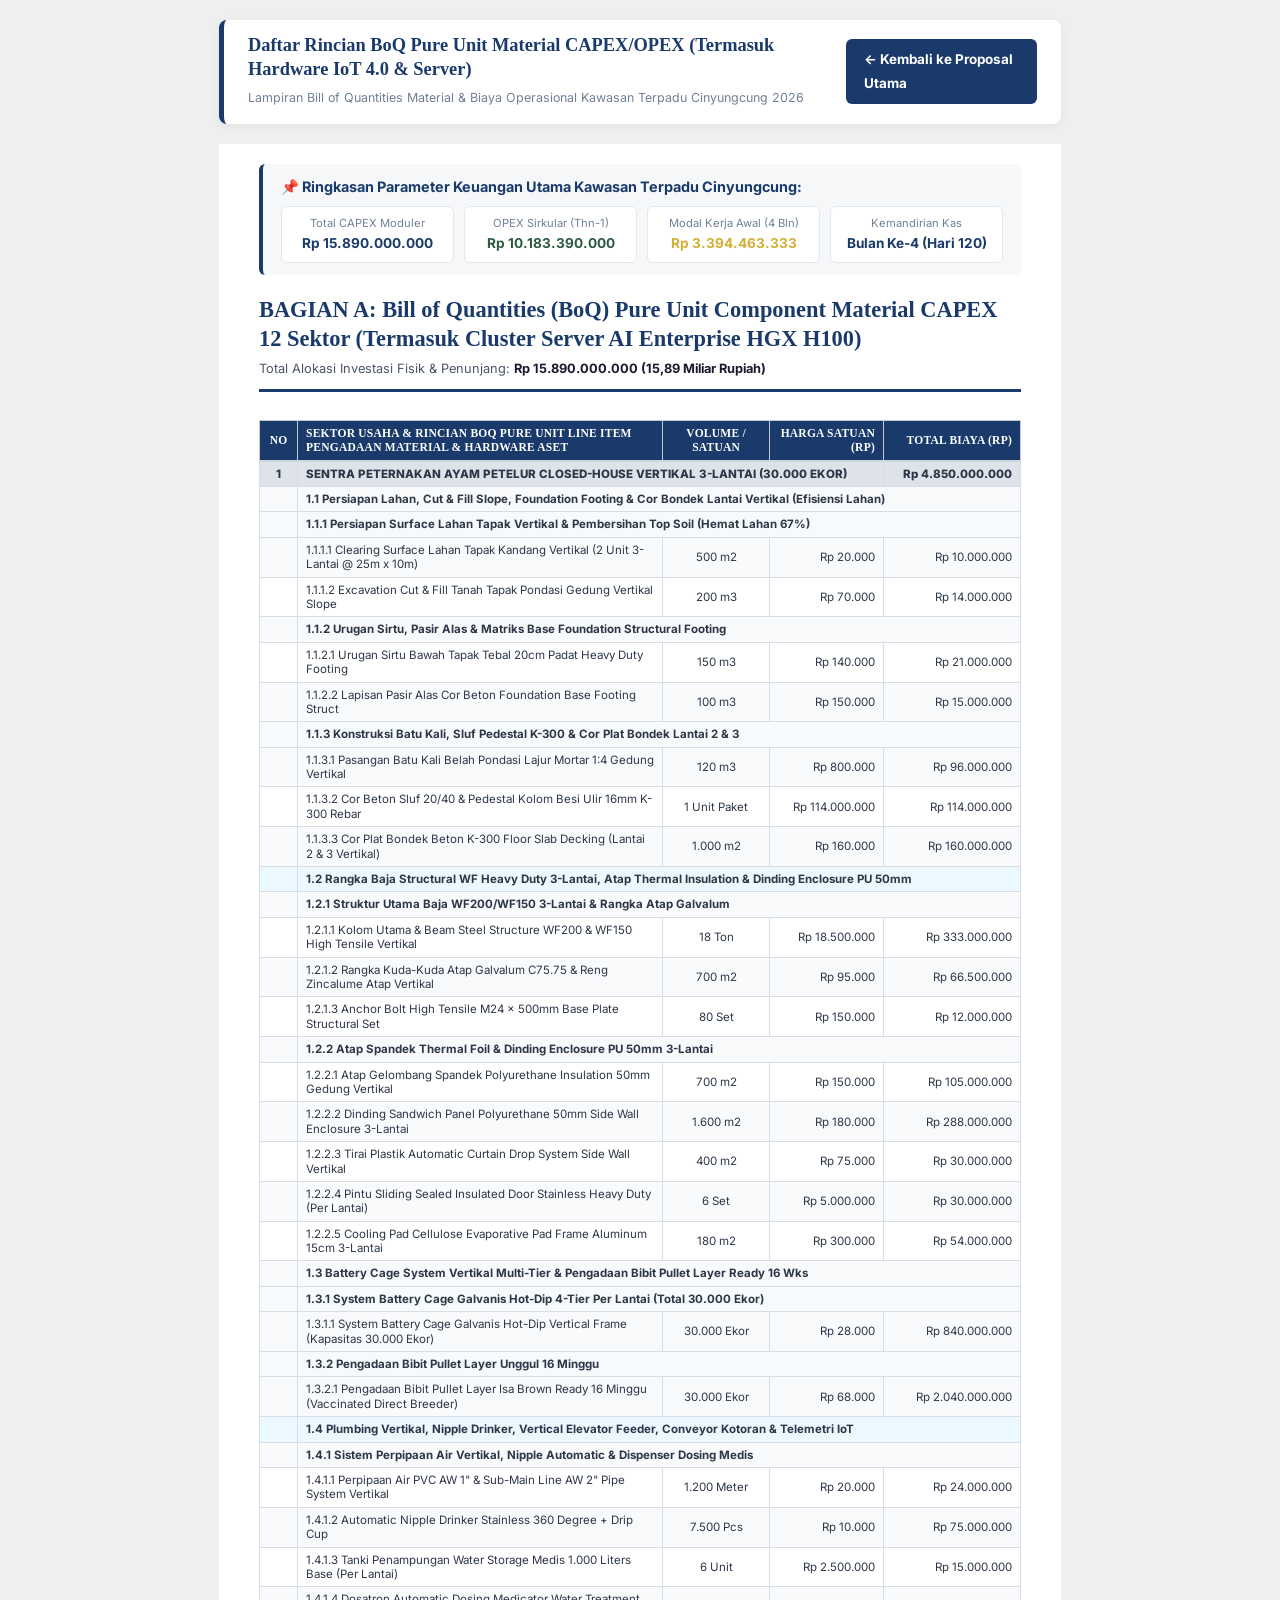
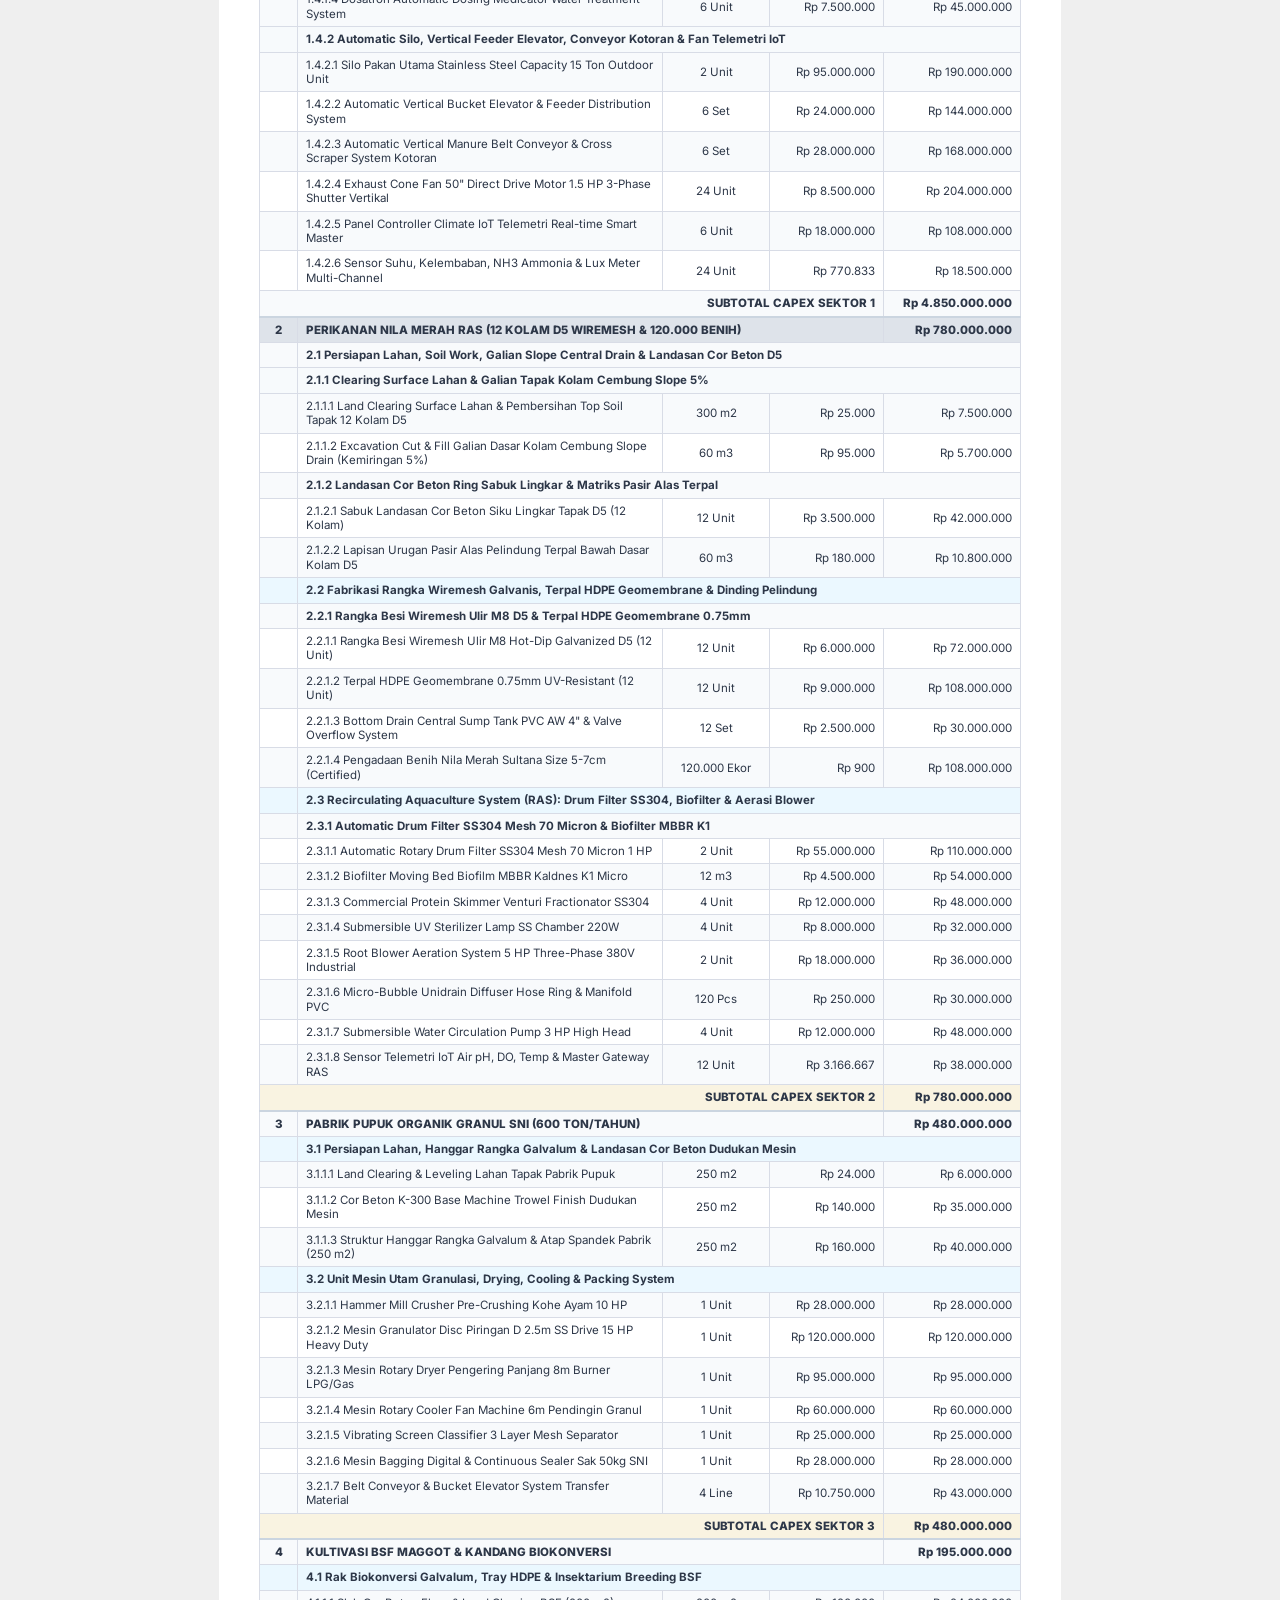
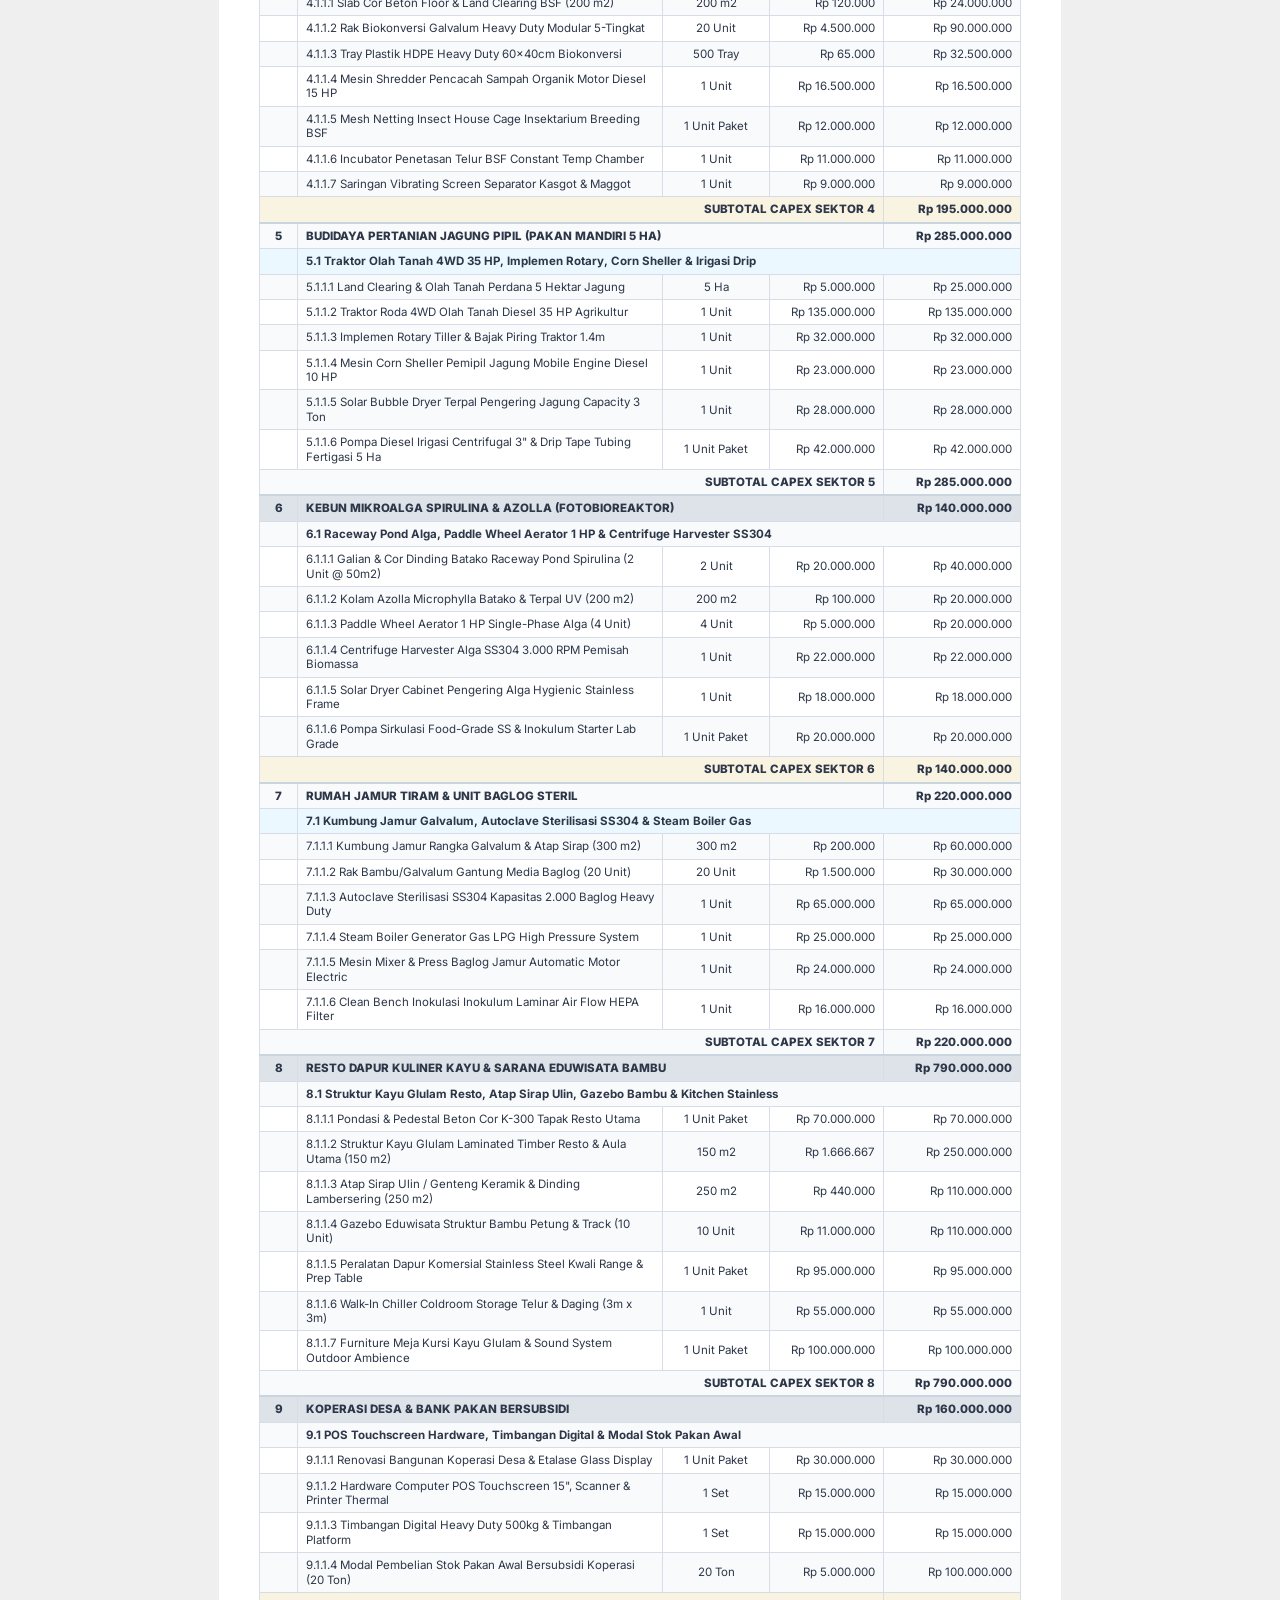
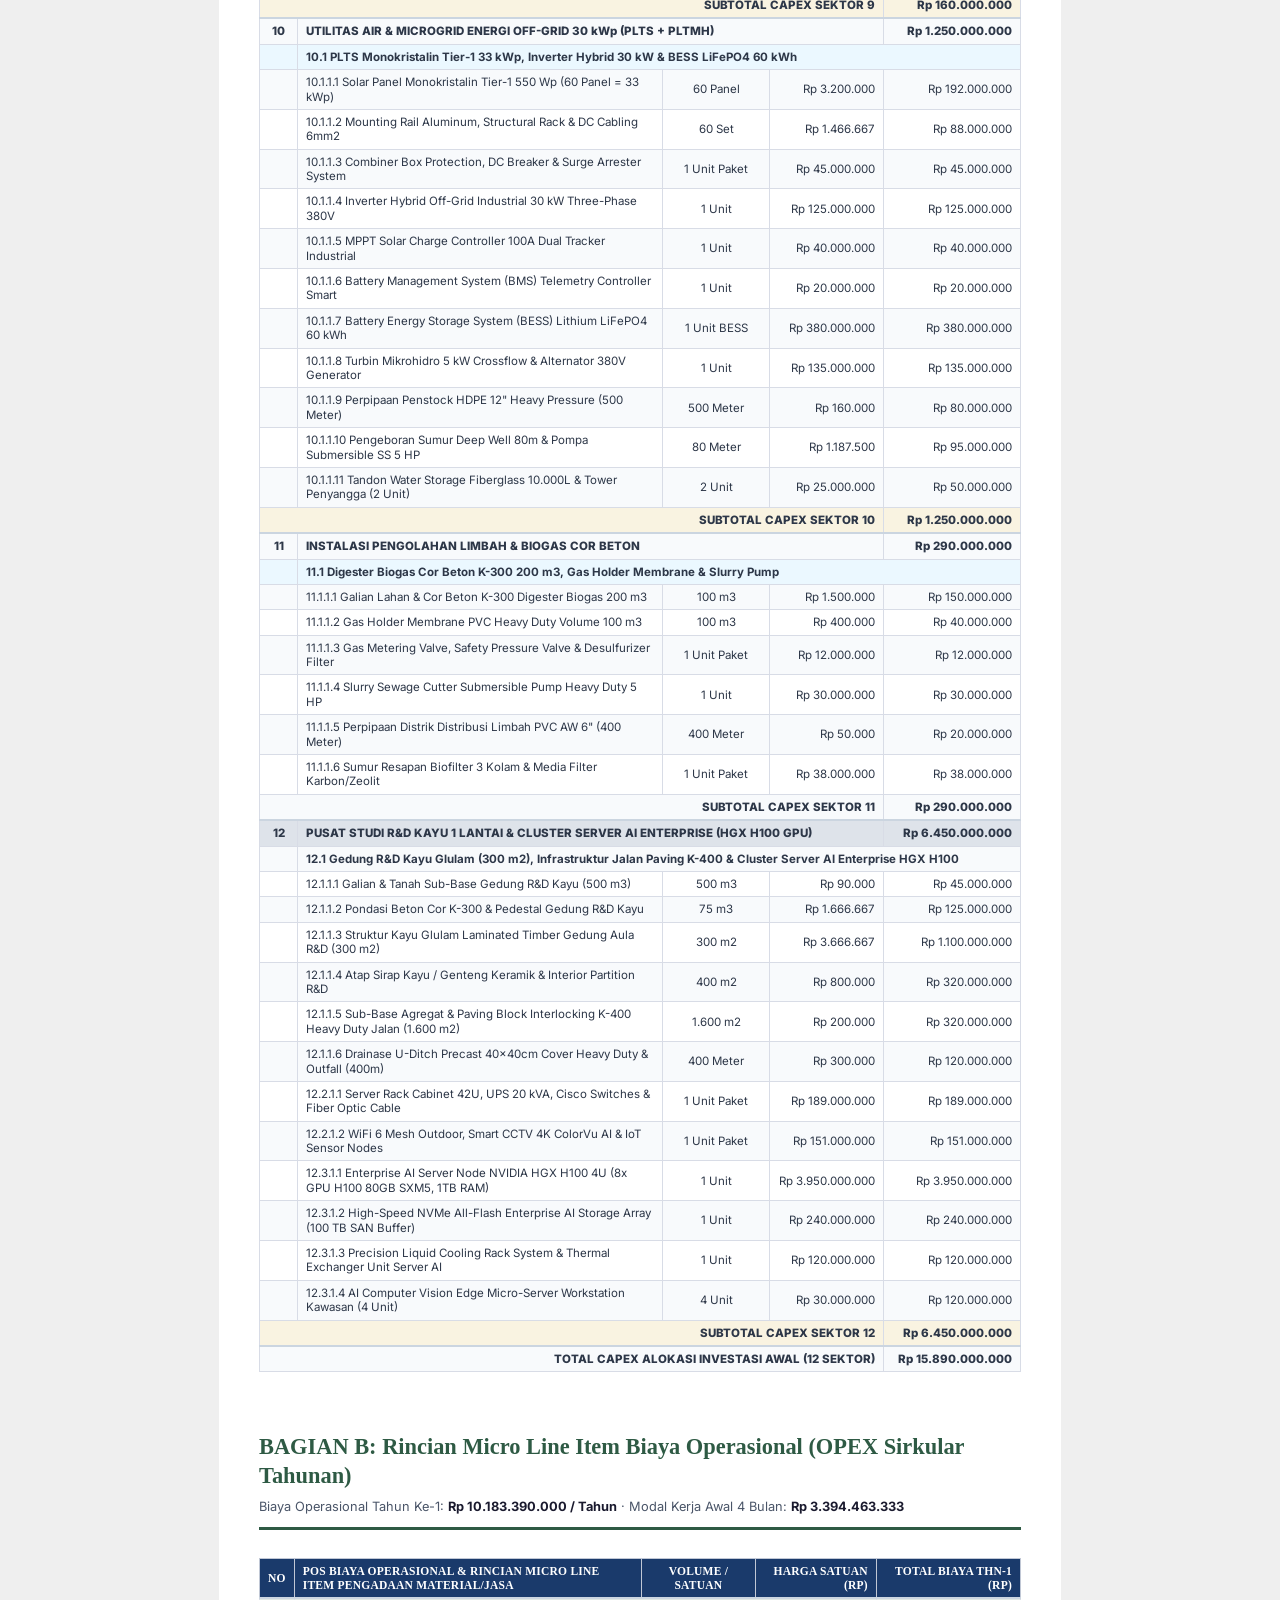
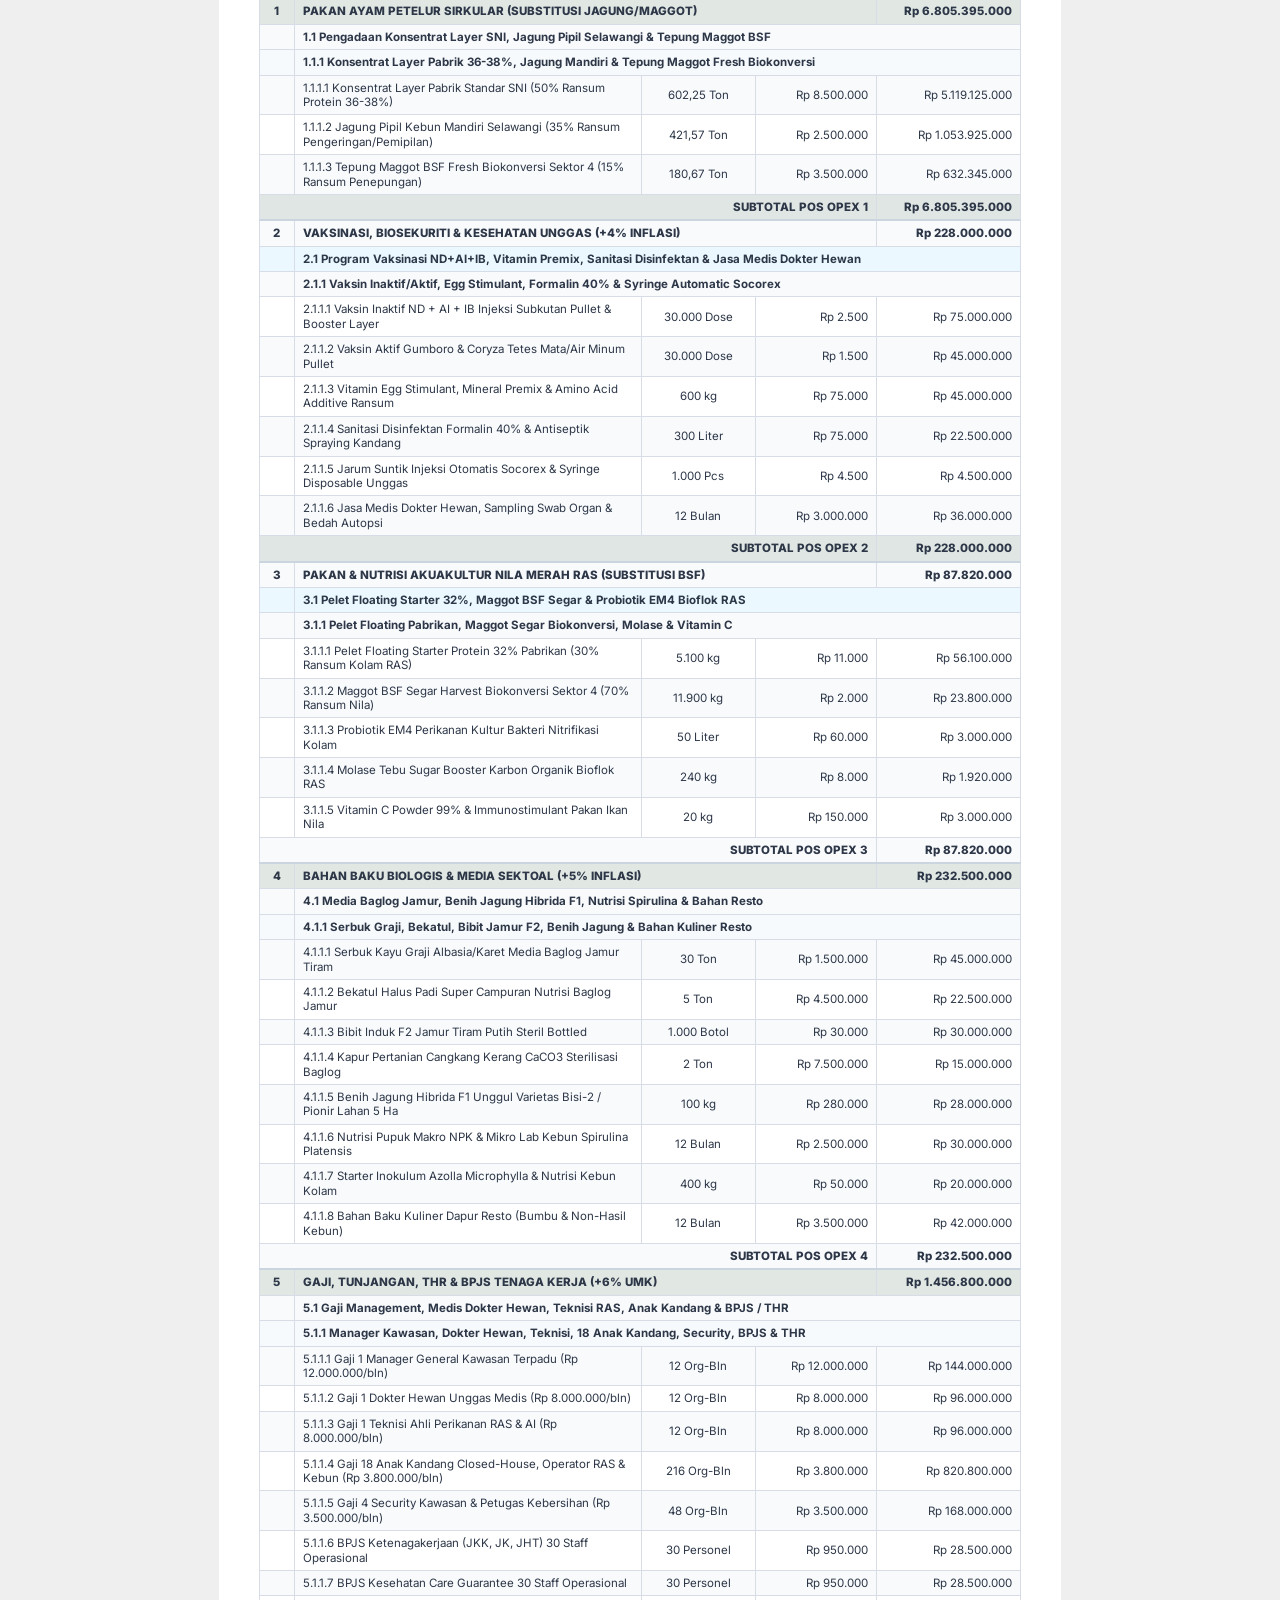
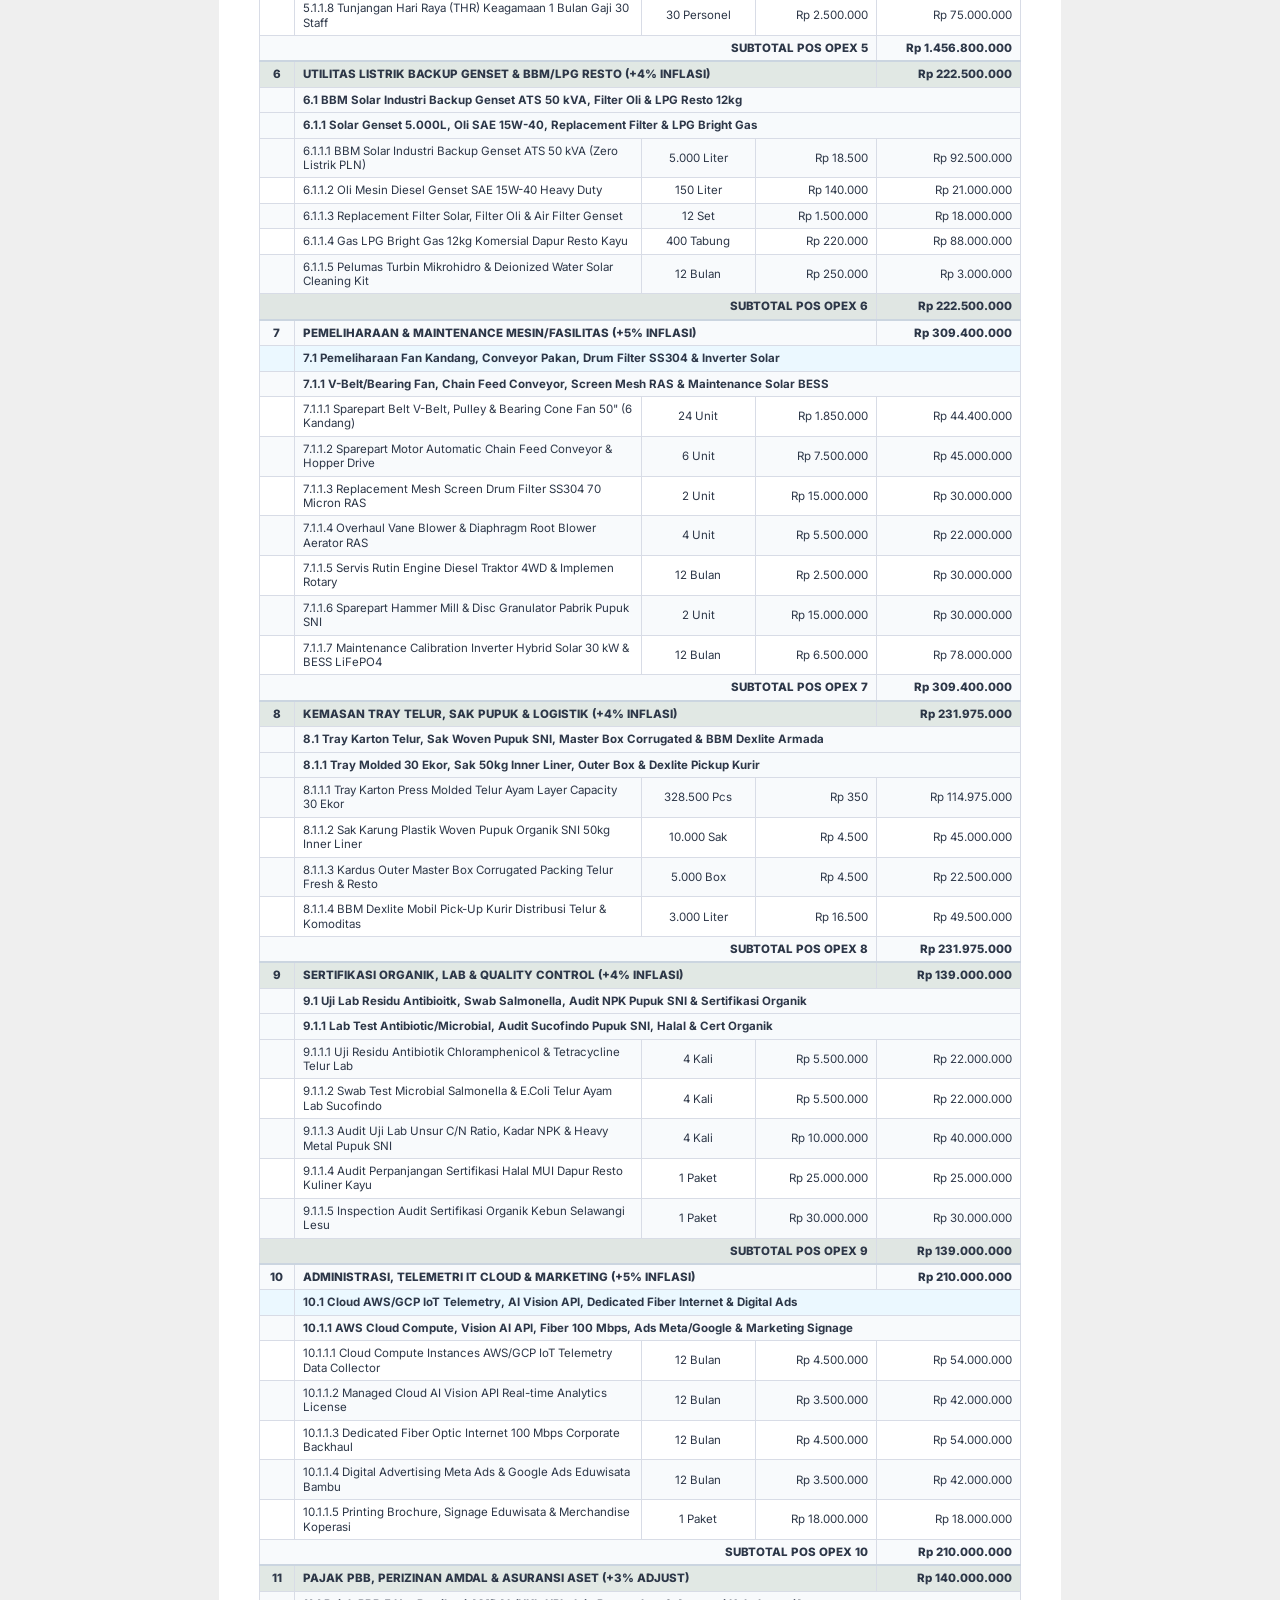
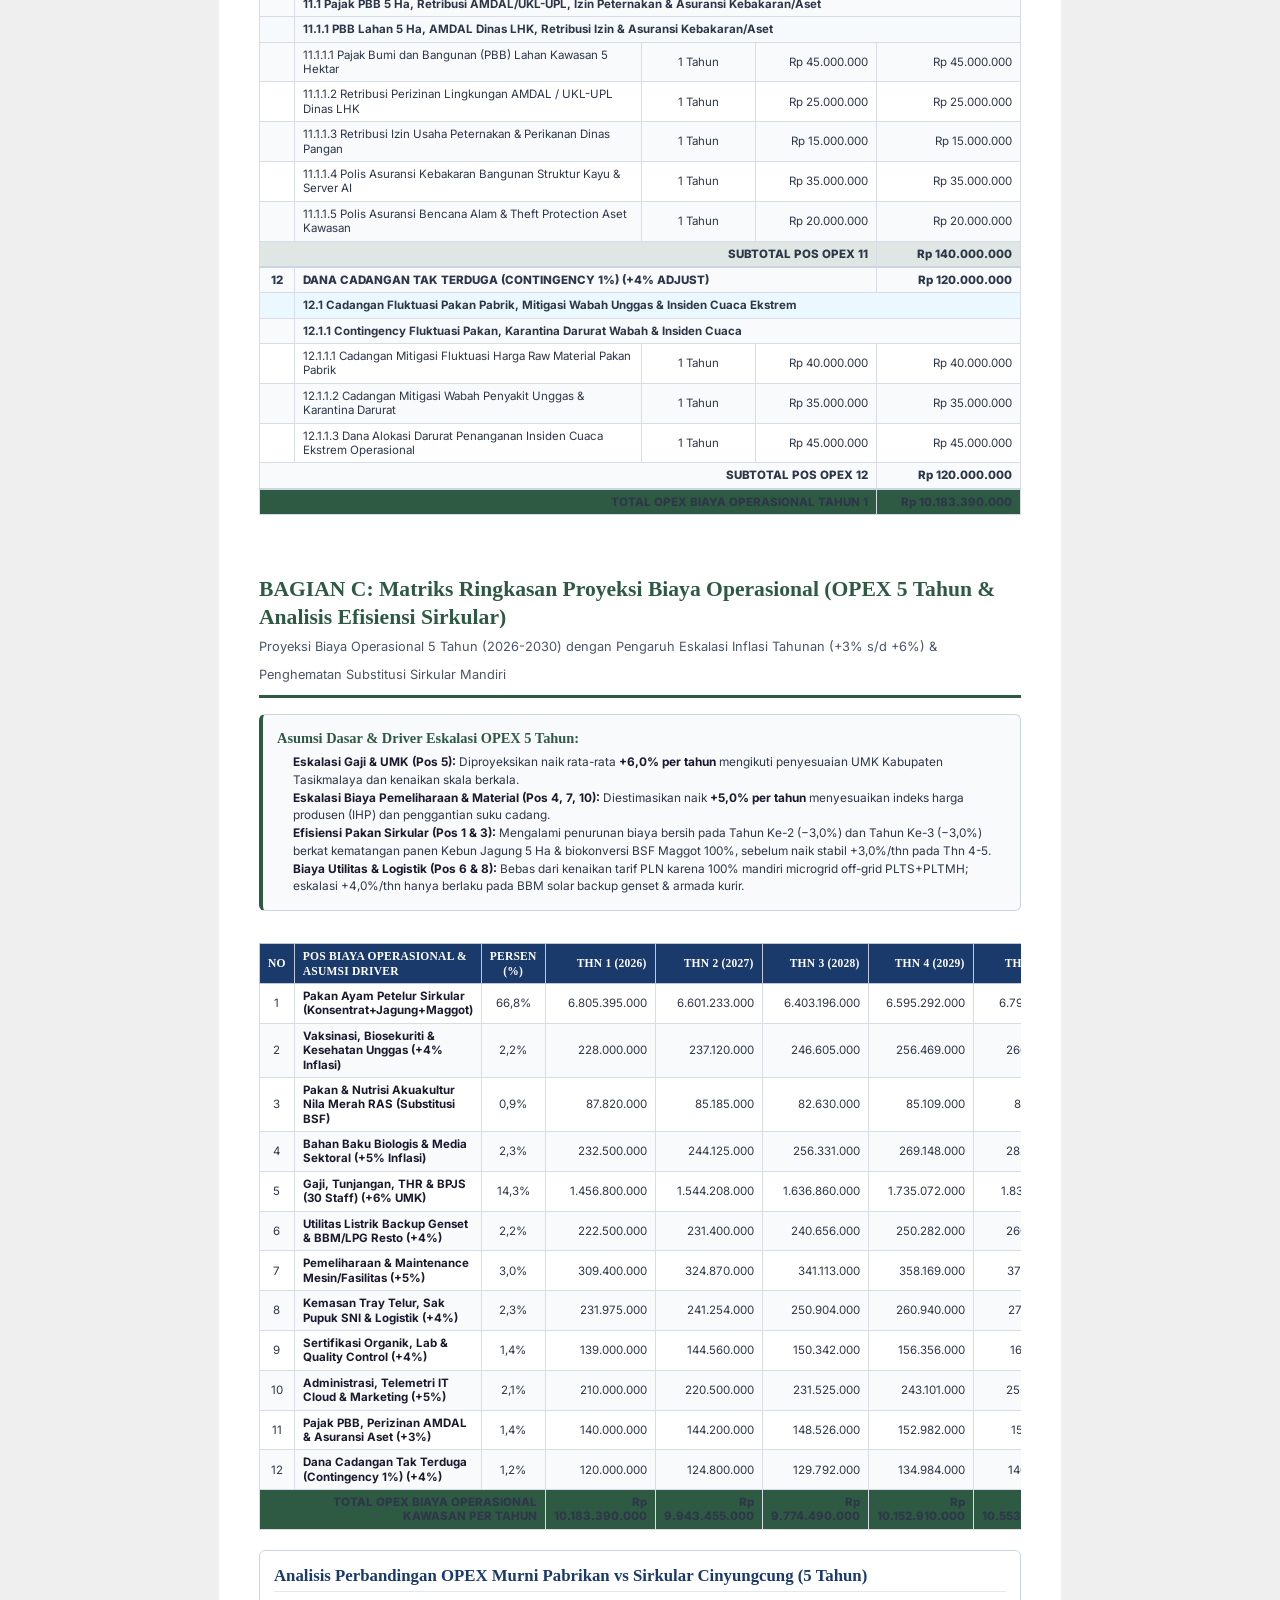
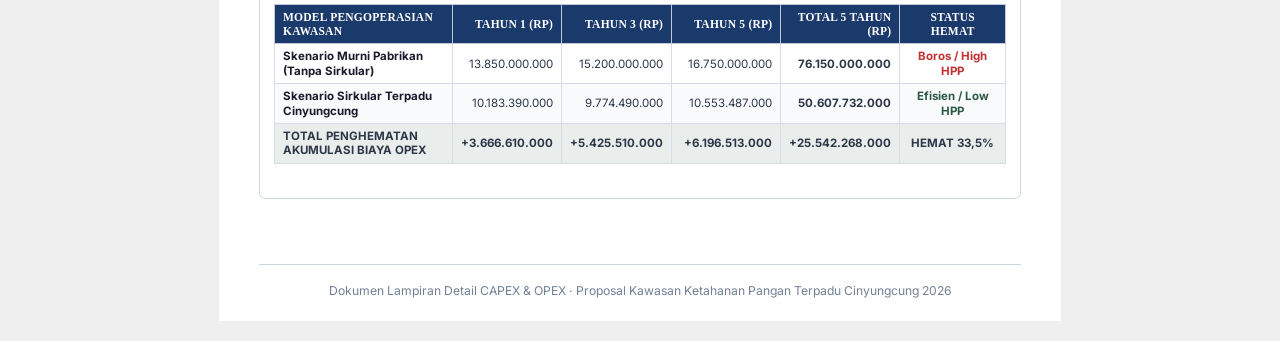
==== commit ceeaaddd: "Expand BAGIAN C in financial-detail.html with 5-year OPEX matrix, drivers, percentages, and circular" ====
--- a/financial-detail.html
+++ b/financial-detail.html
@@ -786,48 +786,108 @@
 
             <!-- SECTION 3: RINGKASAN PROYEKSI OPEX 5 TAHUN -->
             <div style="border-bottom: 3px solid #2E5A44; padding-bottom: 8px; margin-bottom: 16px; margin-top: 40px;">
-                <h3 style="font-family: 'Times New Roman', serif; color: #2E5A44; margin: 0; font-size: 1.25rem; font-weight: 800;">
-                    BAGIAN C: Matriks Ringkasan Proyeksi Biaya Operasional (OPEX 5 Tahun)
+                <h3 style="font-family: 'Times New Roman', serif; color: #2E5A44; margin: 0; font-size: 1.35rem; font-weight: 800;">
+                    BAGIAN C: Matriks Ringkasan Proyeksi Biaya Operasional (OPEX 5 Tahun &amp; Analisis Efisiensi Sirkular)
                 </h3>
-                <span style="font-size: 0.78rem; color: #4A5568;">Eskalasi Inflasi Tahunan (+4% s/d +5%) Dimitigasi Efisiensi Substitusi Pakan Sirkular Mandiri</span>
+                <span style="font-size: 0.80rem; color: #4A5568;">Proyeksi Biaya Operasional 5 Tahun (2026-2030) dengan Pengaruh Eskalasi Inflasi Tahunan (+3% s/d +6%) &amp; Penghematan Substitusi Sirkular Mandiri</span>
             </div>
 
-            <div class="table-container">
+            <!-- ANOTASI & DRIVER ASUMSI FINANSIAL OPEX -->
+            <div style="background: #F8FAFC; border: 1px solid #CBD5E0; border-left: 4px solid #2E5A44; border-radius: 6px; padding: 14px; margin-bottom: 20px;">
+                <h4 style="font-size: 0.90rem; color: #2E5A44; margin: 0 0 6px 0; font-weight: bold;">Asumsi Dasar &amp; Driver Eskalasi OPEX 5 Tahun:</h4>
+                <ul style="font-size: 0.74rem; color: #2D3748; padding-left: 16px; margin: 0; line-height: 1.5;">
+                    <li><strong>Eskalasi Gaji &amp; UMK (Pos 5):</strong> Diproyeksikan naik rata-rata <strong>+6,0% per tahun</strong> mengikuti penyesuaian UMK Kabupaten Tasikmalaya dan kenaikan skala berkala.</li>
+                    <li><strong>Eskalasi Biaya Pemeliharaan &amp; Material (Pos 4, 7, 10):</strong> Diestimasikan naik <strong>+5,0% per tahun</strong> menyesuaikan indeks harga produsen (IHP) dan penggantian suku cadang.</li>
+                    <li><strong>Efisiensi Pakan Sirkular (Pos 1 &amp; 3):</strong> Mengalami penurunan biaya bersih pada Tahun Ke-2 (&minus;3,0%) dan Tahun Ke-3 (&minus;3,0%) berkat kematangan panen Kebun Jagung 5 Ha &amp; biokonversi BSF Maggot 100%, sebelum naik stabil +3,0%/thn pada Thn 4-5.</li>
+                    <li><strong>Biaya Utilitas &amp; Logistik (Pos 6 &amp; 8):</strong> Bebas dari kenaikan tarif PLN karena 100% mandiri microgrid off-grid PLTS+PLTMH; eskalasi +4,0%/thn hanya berlaku pada BBM solar backup genset &amp; armada kurir.</li>
+                </ul>
+            </div>
+
+            <!-- TABEL UTAMA: OPEX 5 TAHUN -->
+            <div class="table-container" style="margin-bottom: 25px;">
                 <table class="proposal-table item-detail-table" style="width: 100%;">
                     <thead>
                         <tr style="background: #2E5A44 !important;">
                             <th style="width: 4%; text-align: center;">No</th>
-                            <th style="width: 36%;">Pos Biaya Operasional & Faktor Efisiensi Sirkular</th>
-                            <th style="width: 12%; text-align: right;">Thn 1 (Rp)</th>
-                            <th style="width: 12%; text-align: right;">Thn 2 (Rp)</th>
-                            <th style="width: 12%; text-align: right;">Thn 3 (Rp)</th>
-                            <th style="width: 12%; text-align: right;">Thn 4 (Rp)</th>
-                            <th style="width: 12%; text-align: right;">Thn 5 (Rp)</th>
+                            <th style="width: 32%;">Pos Biaya Operasional &amp; Asumsi Driver</th>
+                            <th style="width: 8%; text-align: center;">Persen (%)</th>
+                            <th style="width: 11%; text-align: right;">Thn 1 (2026)</th>
+                            <th style="width: 11%; text-align: right;">Thn 2 (2027)</th>
+                            <th style="width: 11%; text-align: right;">Thn 3 (2028)</th>
+                            <th style="width: 11%; text-align: right;">Thn 4 (2029)</th>
+                            <th style="width: 12%; text-align: right;">Thn 5 (2030)</th>
                         </tr>
                     </thead>
                     <tbody>
-                        <tr><td style="text-align: center;">1</td><td><strong>Pakan Ayam Petelur Sirkular (Substitusi Jagung/Maggot)</strong></td><td style="text-align: right;">6.805.395.000</td><td style="text-align: right;">6.600.000.000</td><td style="text-align: right;">6.400.000.000</td><td style="text-align: right;">6.600.000.000</td><td style="text-align: right;">6.800.000.000</td></tr>
-                        <tr><td style="text-align: center;">2</td><td><strong>Vaksinasi, Biosekuriti & Kesehatan Unggas</strong></td><td style="text-align: right;">228.000.000</td><td style="text-align: right;">237.000.000</td><td style="text-align: right;">246.000.000</td><td style="text-align: right;">255.000.000</td><td style="text-align: right;">265.000.000</td></tr>
-                        <tr><td style="text-align: center;">3</td><td><strong>Pakan & Nutrisi Akuakultur Nila Merah RAS</strong></td><td style="text-align: right;">87.820.000</td><td style="text-align: right;">85.000.000</td><td style="text-align: right;">83.000.000</td><td style="text-align: right;">85.000.000</td><td style="text-align: right;">88.000.000</td></tr>
-                        <tr><td style="text-align: center;">4</td><td><strong>Bahan Baku Biologis & Media Sektoral</strong></td><td style="text-align: right;">232.500.000</td><td style="text-align: right;">244.000.000</td><td style="text-align: right;">256.000.000</td><td style="text-align: right;">268.000.000</td><td style="text-align: right;">280.000.000</td></tr>
-                        <tr><td style="text-align: center;">5</td><td><strong>Gaji, Tunjangan, THR & BPJS (30 Staff Multifungsi)</strong></td><td style="text-align: right;">1.456.800.000</td><td style="text-align: right;">1.544.000.000</td><td style="text-align: right;">1.636.000.000</td><td style="text-align: right;">1.734.000.000</td><td style="text-align: right;">1.838.000.000</td></tr>
-                        <tr><td style="text-align: center;">6</td><td><strong>Utilitas Listrik Backup Genset & BBM/LPG Resto</strong></td><td style="text-align: right;">222.500.000</td><td style="text-align: right;">231.000.000</td><td style="text-align: right;">240.000.000</td><td style="text-align: right;">250.000.000</td><td style="text-align: right;">260.000.000</td></tr>
-                        <tr><td style="text-align: center;">7</td><td><strong>Pemeliharaan & Maintenance Mesin/Fasilitas</strong></td><td style="text-align: right;">309.400.000</td><td style="text-align: right;">324.000.000</td><td style="text-align: right;">340.000.000</td><td style="text-align: right;">357.000.000</td><td style="text-align: right;">375.000.000</td></tr>
-                        <tr><td style="text-align: center;">8</td><td><strong>Kemasan Tray Telur, Sak Pupuk SNI & Logistik</strong></td><td style="text-align: right;">231.975.000</td><td style="text-align: right;">241.000.000</td><td style="text-align: right;">250.000.000</td><td style="text-align: right;">260.000.000</td><td style="text-align: right;">270.000.000</td></tr>
-                        <tr><td style="text-align: center;">9</td><td><strong>Sertifikasi Organik, Lab & Quality Control</strong></td><td style="text-align: right;">139.000.000</td><td style="text-align: right;">145.000.000</td><td style="text-align: right;">150.000.000</td><td style="text-align: right;">156.000.000</td><td style="text-align: right;">162.000.000</td></tr>
-                        <tr><td style="text-align: center;">10</td><td><strong>Administrasi, Telemetri IT Cloud & Marketing</strong></td><td style="text-align: right;">210.000.000</td><td style="text-align: right;">220.000.000</td><td style="text-align: right;">231.000.000</td><td style="text-align: right;">242.000.000</td><td style="text-align: right;">254.000.000</td></tr>
-                        <tr><td style="text-align: center;">11</td><td><strong>Pajak PBB, Perizinan AMDAL & Asuransi Aset</strong></td><td style="text-align: right;">140.000.000</td><td style="text-align: right;">144.000.000</td><td style="text-align: right;">148.000.000</td><td style="text-align: right;">152.000.000</td><td style="text-align: right;">157.000.000</td></tr>
-                        <tr><td style="text-align: center;">12</td><td><strong>Dana Cadangan Tak Terduga (Contingency 1%)</strong></td><td style="text-align: right;">120.000.000</td><td style="text-align: right;">125.000.000</td><td style="text-align: right;">130.000.000</td><td style="text-align: right;">135.000.000</td><td style="text-align: right;">140.000.000</td></tr>
+                        <tr><td style="text-align: center;">1</td><td><strong>Pakan Ayam Petelur Sirkular (Konsentrat+Jagung+Maggot)</strong></td><td style="text-align: center;">66,8%</td><td style="text-align: right;">6.805.395.000</td><td style="text-align: right;">6.601.233.000</td><td style="text-align: right;">6.403.196.000</td><td style="text-align: right;">6.595.292.000</td><td style="text-align: right;">6.793.150.000</td></tr>
+                        <tr><td style="text-align: center;">2</td><td><strong>Vaksinasi, Biosekuriti &amp; Kesehatan Unggas (+4% Inflasi)</strong></td><td style="text-align: center;">2,2%</td><td style="text-align: right;">228.000.000</td><td style="text-align: right;">237.120.000</td><td style="text-align: right;">246.605.000</td><td style="text-align: right;">256.469.000</td><td style="text-align: right;">266.728.000</td></tr>
+                        <tr><td style="text-align: center;">3</td><td><strong>Pakan &amp; Nutrisi Akuakultur Nila Merah RAS (Substitusi BSF)</strong></td><td style="text-align: center;">0,9%</td><td style="text-align: right;">87.820.000</td><td style="text-align: right;">85.185.000</td><td style="text-align: right;">82.630.000</td><td style="text-align: right;">85.109.000</td><td style="text-align: right;">87.662.000</td></tr>
+                        <tr><td style="text-align: center;">4</td><td><strong>Bahan Baku Biologis &amp; Media Sektoral (+5% Inflasi)</strong></td><td style="text-align: center;">2,3%</td><td style="text-align: right;">232.500.000</td><td style="text-align: right;">244.125.000</td><td style="text-align: right;">256.331.000</td><td style="text-align: right;">269.148.000</td><td style="text-align: right;">282.605.000</td></tr>
+                        <tr><td style="text-align: center;">5</td><td><strong>Gaji, Tunjangan, THR &amp; BPJS (30 Staff) (+6% UMK)</strong></td><td style="text-align: center;">14,3%</td><td style="text-align: right;">1.456.800.000</td><td style="text-align: right;">1.544.208.000</td><td style="text-align: right;">1.636.860.000</td><td style="text-align: right;">1.735.072.000</td><td style="text-align: right;">1.839.176.000</td></tr>
+                        <tr><td style="text-align: center;">6</td><td><strong>Utilitas Listrik Backup Genset &amp; BBM/LPG Resto (+4%)</strong></td><td style="text-align: center;">2,2%</td><td style="text-align: right;">222.500.000</td><td style="text-align: right;">231.400.000</td><td style="text-align: right;">240.656.000</td><td style="text-align: right;">250.282.000</td><td style="text-align: right;">260.293.000</td></tr>
+                        <tr><td style="text-align: center;">7</td><td><strong>Pemeliharaan &amp; Maintenance Mesin/Fasilitas (+5%)</strong></td><td style="text-align: center;">3,0%</td><td style="text-align: right;">309.400.000</td><td style="text-align: right;">324.870.000</td><td style="text-align: right;">341.113.000</td><td style="text-align: right;">358.169.000</td><td style="text-align: right;">376.077.000</td></tr>
+                        <tr><td style="text-align: center;">8</td><td><strong>Kemasan Tray Telur, Sak Pupuk SNI &amp; Logistik (+4%)</strong></td><td style="text-align: center;">2,3%</td><td style="text-align: right;">231.975.000</td><td style="text-align: right;">241.254.000</td><td style="text-align: right;">250.904.000</td><td style="text-align: right;">260.940.000</td><td style="text-align: right;">271.378.000</td></tr>
+                        <tr><td style="text-align: center;">9</td><td><strong>Sertifikasi Organik, Lab &amp; Quality Control (+4%)</strong></td><td style="text-align: center;">1,4%</td><td style="text-align: right;">139.000.000</td><td style="text-align: right;">144.560.000</td><td style="text-align: right;">150.342.000</td><td style="text-align: right;">156.356.000</td><td style="text-align: right;">162.610.000</td></tr>
+                        <tr><td style="text-align: center;">10</td><td><strong>Administrasi, Telemetri IT Cloud &amp; Marketing (+5%)</strong></td><td style="text-align: center;">2,1%</td><td style="text-align: right;">210.000.000</td><td style="text-align: right;">220.500.000</td><td style="text-align: right;">231.525.000</td><td style="text-align: right;">243.101.000</td><td style="text-align: right;">255.256.000</td></tr>
+                        <tr><td style="text-align: center;">11</td><td><strong>Pajak PBB, Perizinan AMDAL &amp; Asuransi Aset (+3%)</strong></td><td style="text-align: center;">1,4%</td><td style="text-align: right;">140.000.000</td><td style="text-align: right;">144.200.000</td><td style="text-align: right;">148.526.000</td><td style="text-align: right;">152.982.000</td><td style="text-align: right;">157.571.000</td></tr>
+                        <tr><td style="text-align: center;">12</td><td><strong>Dana Cadangan Tak Terduga (Contingency 1%) (+4%)</strong></td><td style="text-align: center;">1,2%</td><td style="text-align: right;">120.000.000</td><td style="text-align: right;">124.800.000</td><td style="text-align: right;">129.792.000</td><td style="text-align: right;">134.984.000</td><td style="text-align: right;">140.383.000</td></tr>
                         <tr style="background: #2E5A44; color: #FFFFFF; font-weight: 800; font-size: 0.88rem;">
-                            <td colspan="2" style="text-align: right;">TOTAL OPEX BIAYA OPERASIONAL KAWASAN PER TAHUN</td>
+                            <td colspan="3" style="text-align: right;">TOTAL OPEX BIAYA OPERASIONAL KAWASAN PER TAHUN</td>
                             <td style="text-align: right; color: #D4AF37;">Rp 10.183.390.000</td>
-                            <td style="text-align: right; color: #D4AF37;">Rp 9.980.000.000</td>
-                            <td style="text-align: right; color: #D4AF37;">Rp 9.850.000.000</td>
-                            <td style="text-align: right; color: #D4AF37;">Rp 10.250.000.000</td>
-                            <td style="text-align: right; color: #D4AF37;">Rp 10.680.000.000</td>
+                            <td style="text-align: right; color: #D4AF37;">Rp 9.943.455.000</td>
+                            <td style="text-align: right; color: #D4AF37;">Rp 9.774.490.000</td>
+                            <td style="text-align: right; color: #D4AF37;">Rp 10.152.910.000</td>
+                            <td style="text-align: right; color: #D4AF37;">Rp 10.553.487.000</td>
                         </tr>
                     </tbody>
                 </table>
+            </div>
+
+            <!-- ANALISIS PENGHEMATAN AKUMULASI SIRKULAR 5 TAHUN -->
+            <div style="margin-bottom: 25px; border: 1px solid #CBD5E0; border-radius: 6px; padding: 14px; background: #FFFFFF;">
+                <h4 style="font-family: 'Times New Roman', serif; font-size: 1.05rem; color: #1A3A6B; margin: 0 0 10px 0; font-weight: bold; border-bottom: 1px solid #E2E8F0; padding-bottom: 4px;">
+                    Analisis Perbandingan OPEX Murni Pabrikan vs Sirkular Cinyungcung (5 Tahun)
+                </h4>
+                <div class="table-container">
+                    <table class="proposal-table" style="font-size: 0.72rem !important; width: 100%;">
+                        <thead>
+                            <tr style="background: #1A3A6B; color: #FFFFFF;">
+                                <th style="width: 25%;">Model Pengoperasian Kawasan</th>
+                                <th style="width: 15%; text-align: right;">Tahun 1 (Rp)</th>
+                                <th style="width: 15%; text-align: right;">Tahun 3 (Rp)</th>
+                                <th style="width: 15%; text-align: right;">Tahun 5 (Rp)</th>
+                                <th style="width: 15%; text-align: right;">Total 5 Tahun (Rp)</th>
+                                <th style="width: 15%; text-align: center;">Status Hemat</th>
+                            </tr>
+                        </thead>
+                        <tbody>
+                            <tr>
+                                <td><strong>Skenario Murni Pabrikan (Tanpa Sirkular)</strong></td>
+                                <td style="text-align: right; color: #C53030;">13.850.000.000</td>
+                                <td style="text-align: right; color: #C53030;">15.200.000.000</td>
+                                <td style="text-align: right; color: #C53030;">16.750.000.000</td>
+                                <td style="text-align: right; color: #C53030; font-weight: bold;">76.150.000.000</td>
+                                <td style="text-align: center;"><span style="color: #C53030; font-weight: bold;">Boros / High HPP</span></td>
+                            </tr>
+                            <tr>
+                                <td><strong>Skenario Sirkular Terpadu Cinyungcung</strong></td>
+                                <td style="text-align: right; color: #2E5A44;">10.183.390.000</td>
+                                <td style="text-align: right; color: #2E5A44;">9.774.490.000</td>
+                                <td style="text-align: right; color: #2E5A44;">10.553.487.000</td>
+                                <td style="text-align: right; color: #2E5A44; font-weight: bold;">50.607.732.000</td>
+                                <td style="text-align: center;"><span style="color: #2E5A44; font-weight: bold;">Efisien / Low HPP</span></td>
+                            </tr>
+                            <tr style="background: rgba(46, 90, 68, 0.1); font-weight: bold;">
+                                <td style="color: #2E5A44;">TOTAL PENGHEMATAN AKUMULASI BIAYA OPEX</td>
+                                <td style="text-align: right; color: #2E5A44;">+3.666.610.000</td>
+                                <td style="text-align: right; color: #2E5A44;">+5.425.510.000</td>
+                                <td style="text-align: right; color: #2E5A44;">+6.196.513.000</td>
+                                <td style="text-align: right; color: #2E5A44; font-size: 0.82rem;">+25.542.268.000</td>
+                                <td style="text-align: center; color: #D4AF37;">HEMAT 33,5%</td>
+                            </tr>
+                        </tbody>
+                    </table>
+                </div>
             </div>
 
             <!-- FOOTER -->
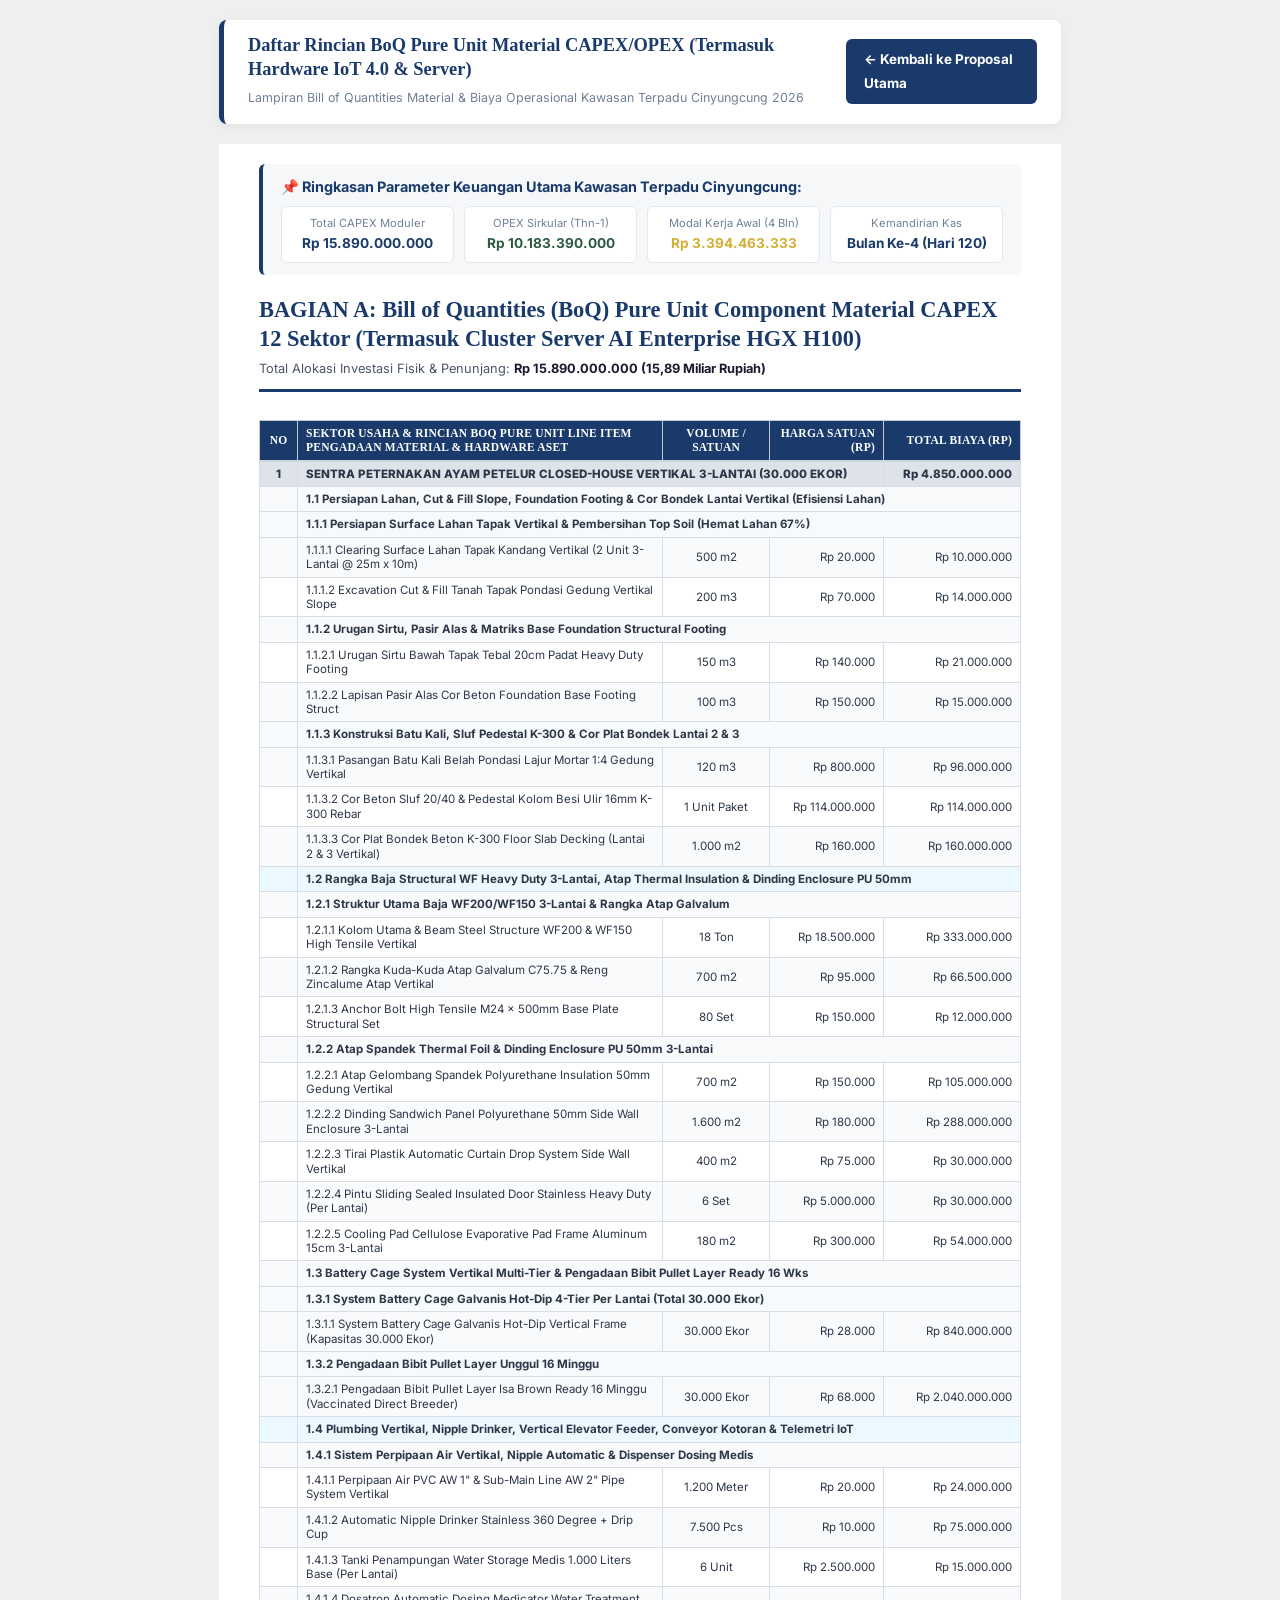
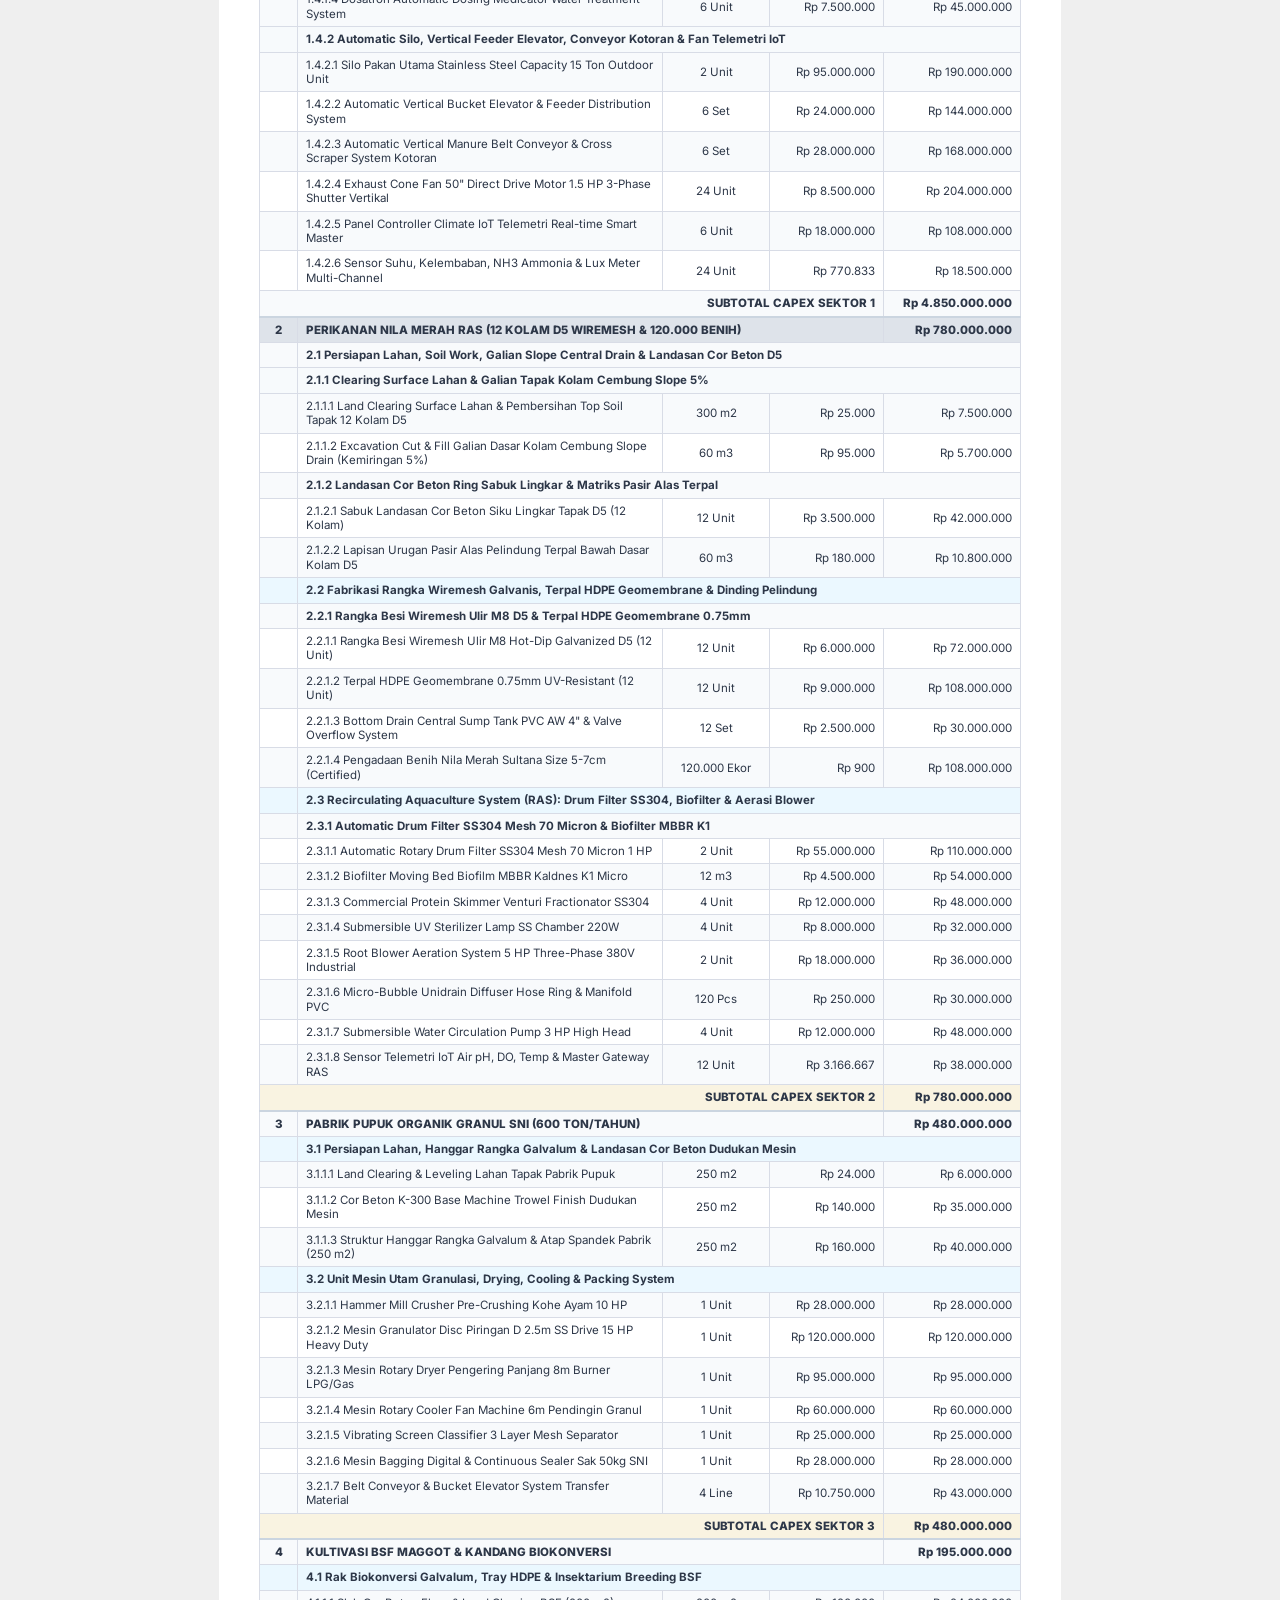
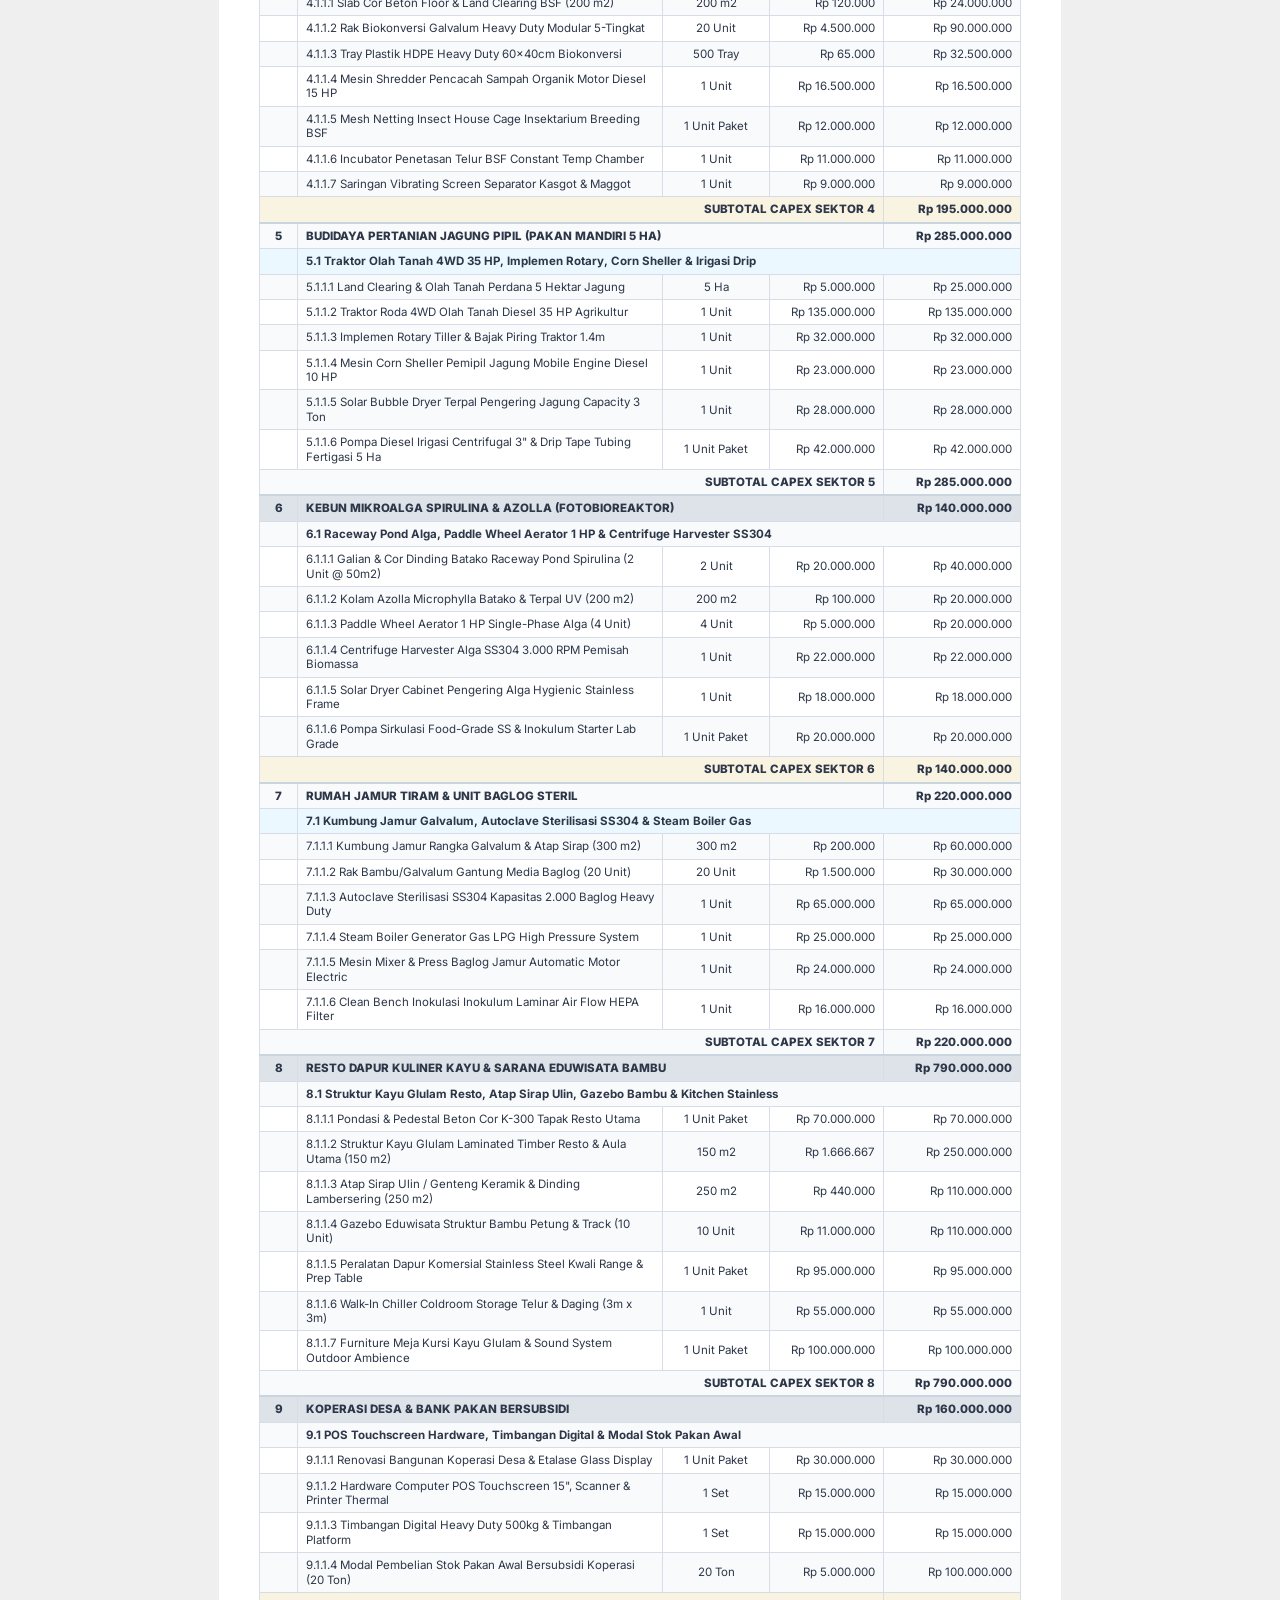
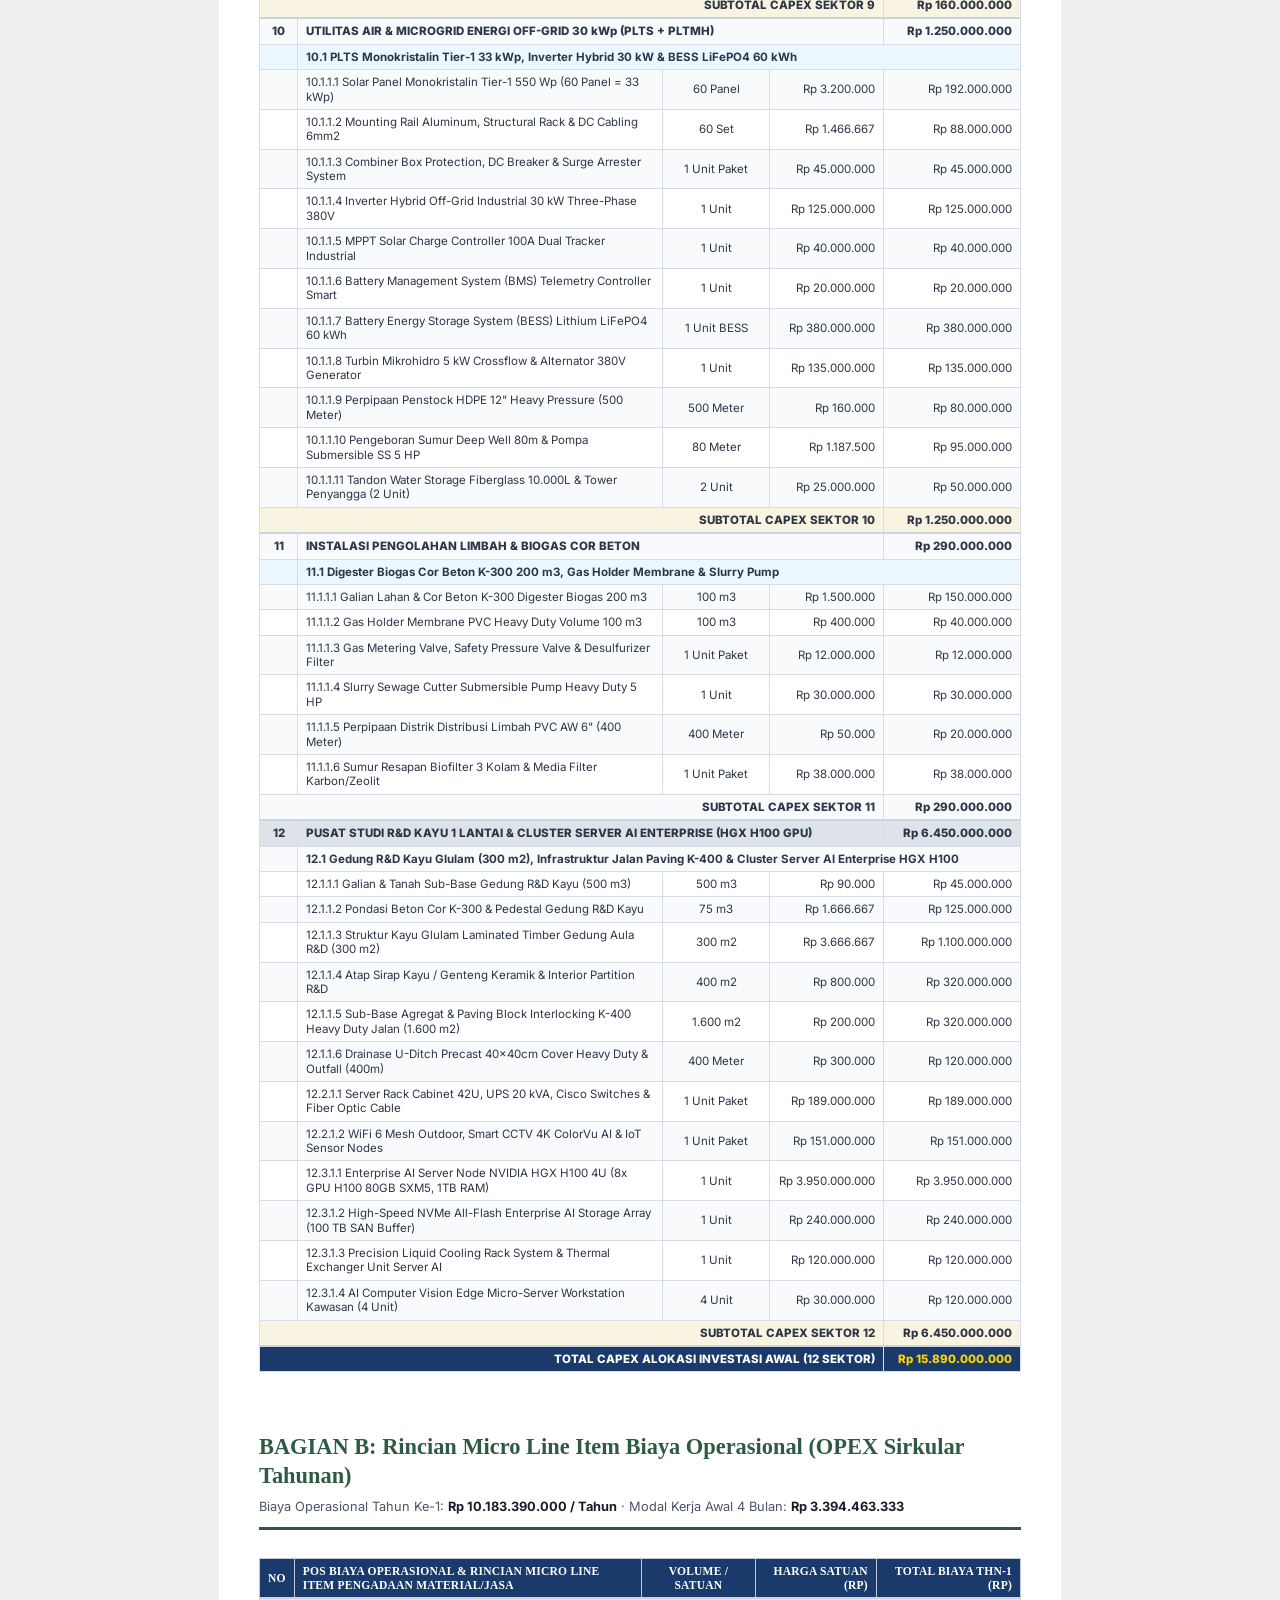
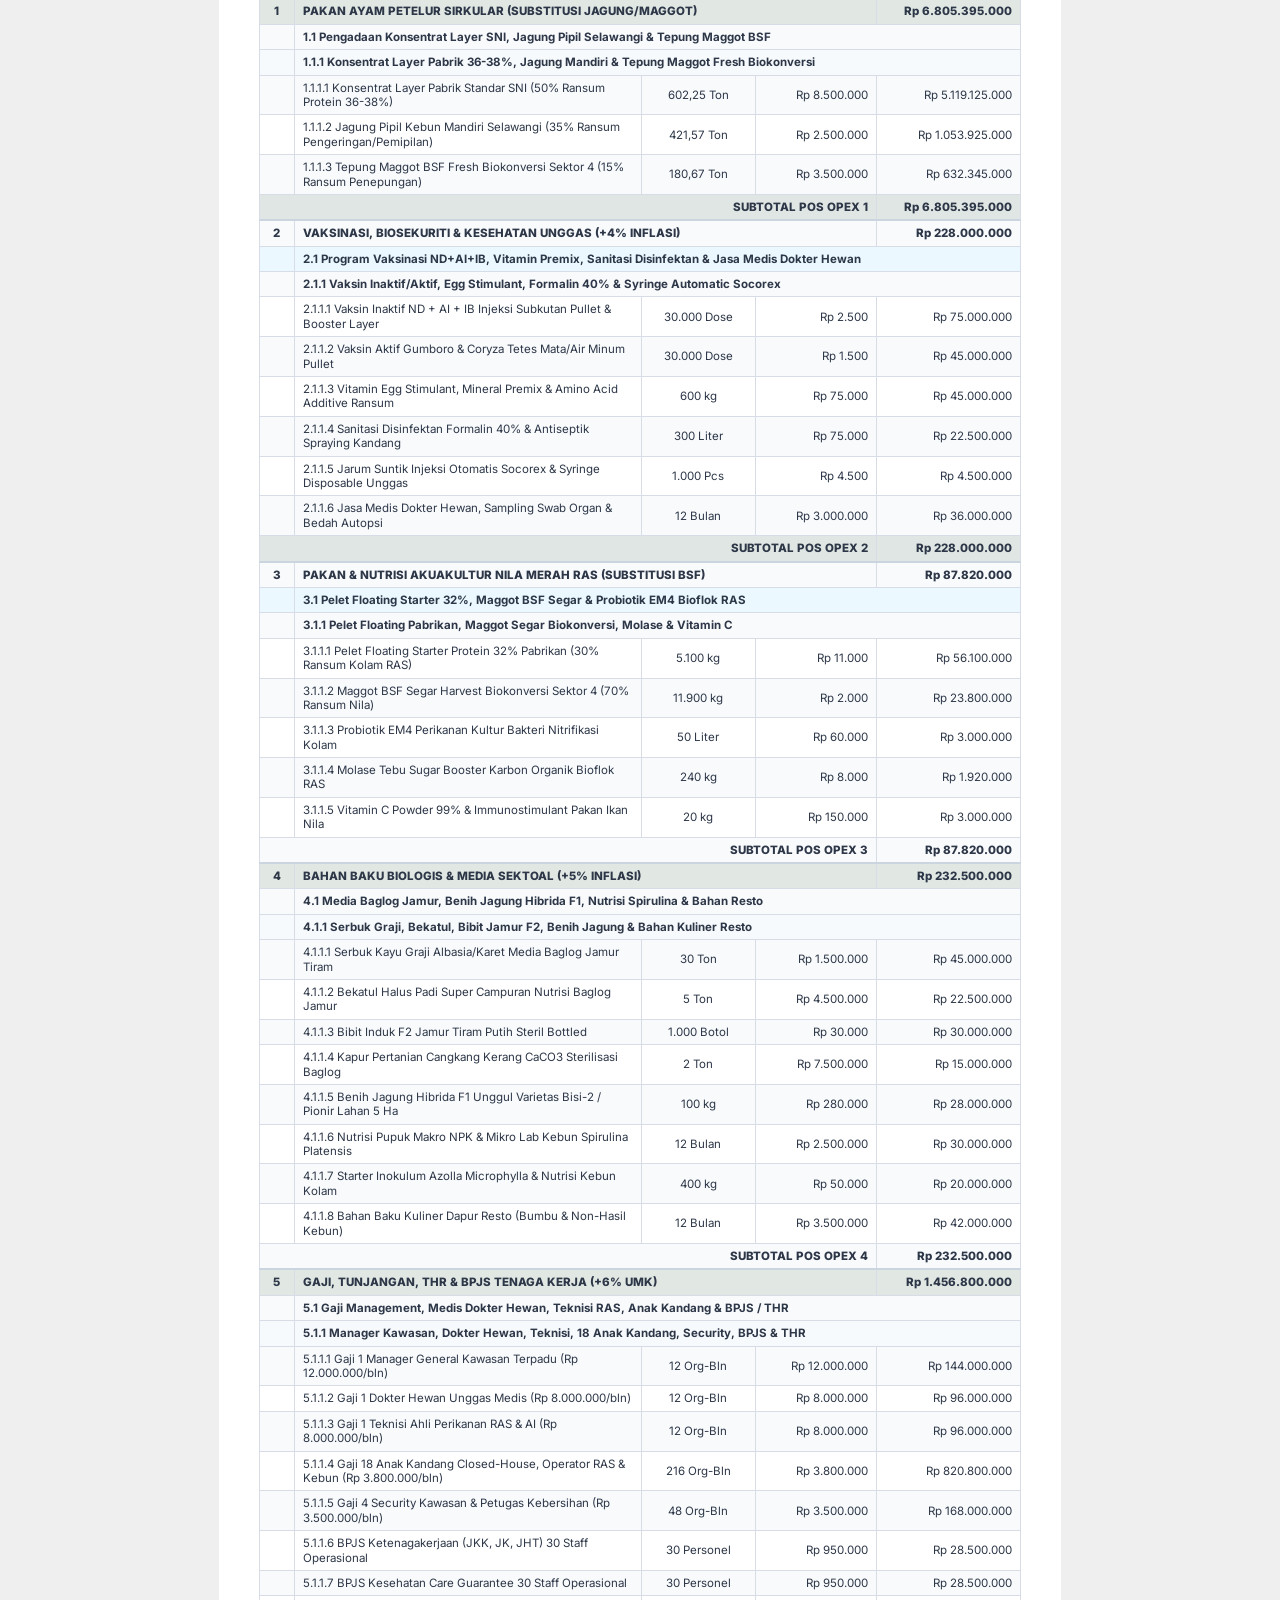
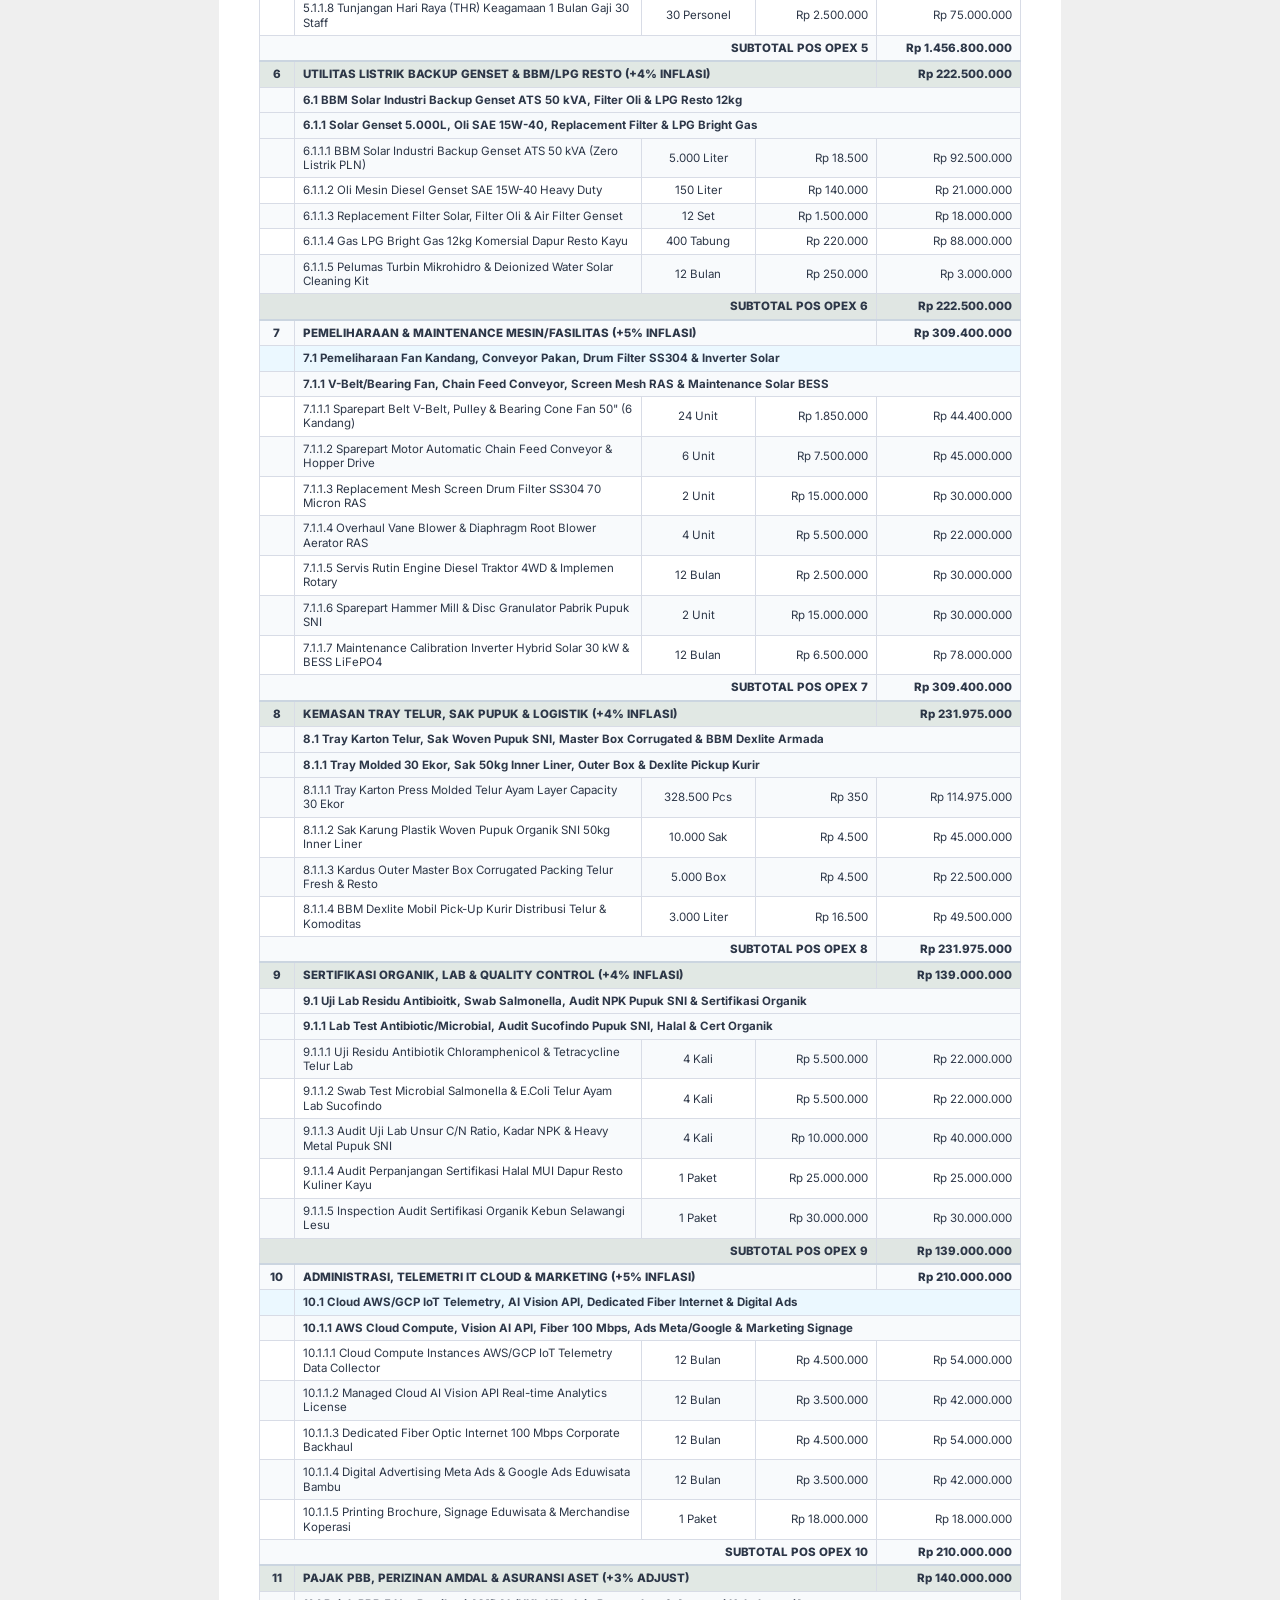
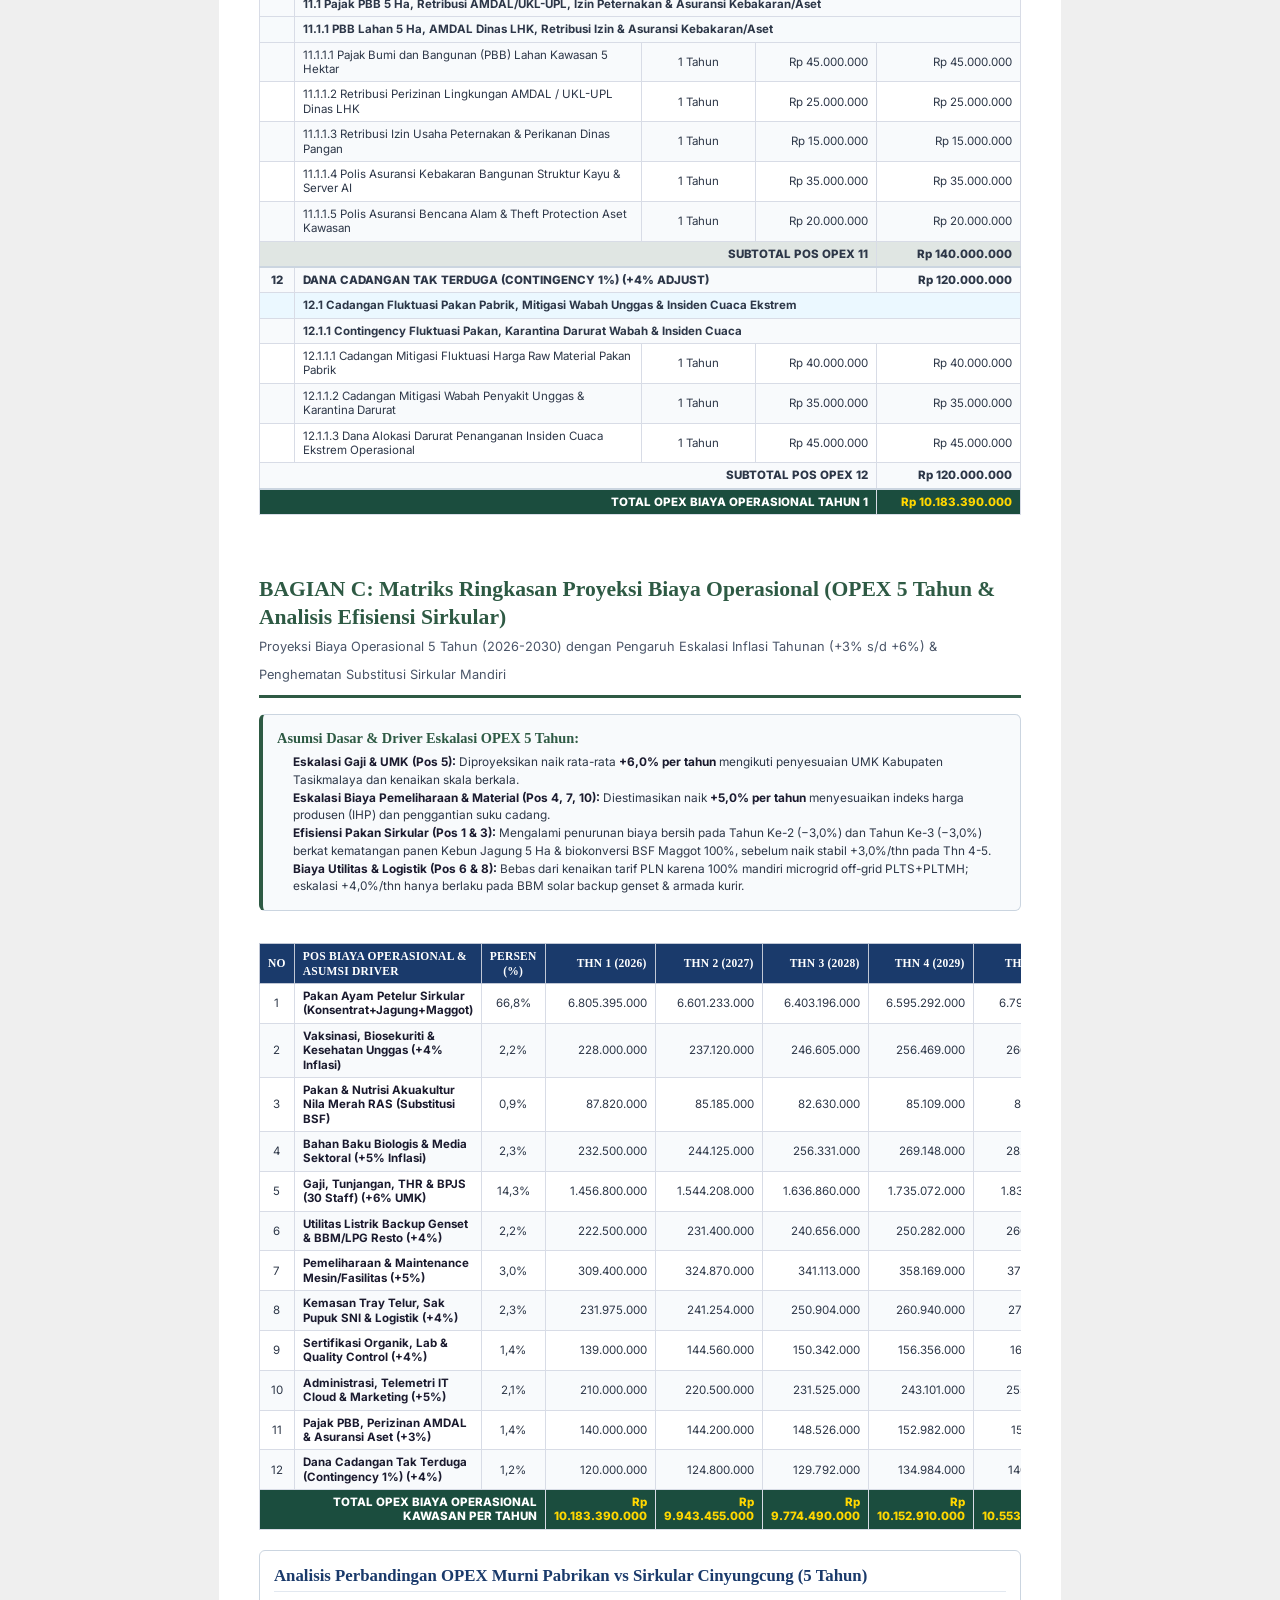
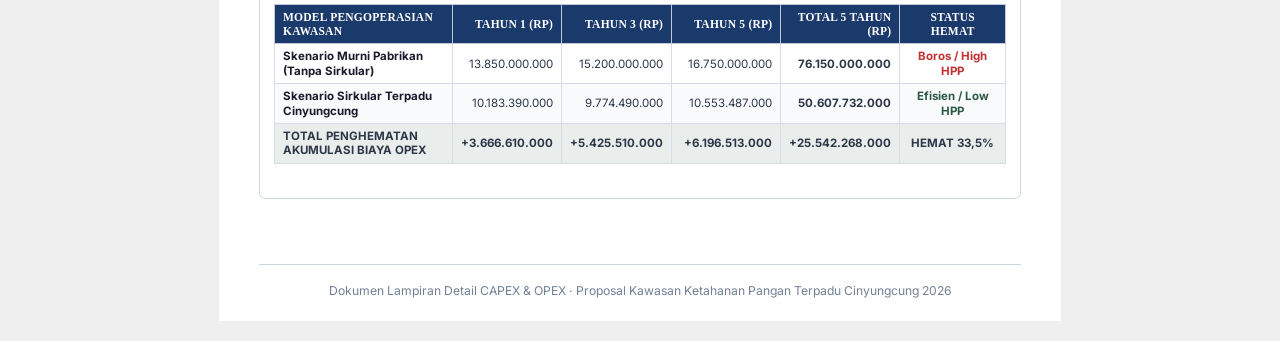
==== commit 500a0502: "Fix text color contrast to white and bright gold on dark green/navy summary rows" ====
--- a/financial-detail.html
+++ b/financial-detail.html
@@ -516,9 +516,9 @@
                         <tr class="sector-total-row"><td colspan="4" style="text-align: right;">SUBTOTAL CAPEX SEKTOR 12</td><td style="text-align: right;">Rp 6.450.000.000</td></tr>
 
                         <!-- TOTAL CAPEX AKHIR -->
-                        <tr style="background: #1A3A6B; color: #FFFFFF; font-weight: 800; font-size: 0.9rem;">
-                            <td colspan="4" style="text-align: right;">TOTAL CAPEX ALOKASI INVESTASI AWAL (12 SEKTOR)</td>
-                            <td style="text-align: right; color: #D4AF37;">Rp 15.890.000.000</td>
+                        <tr style="background: #1A3A6B !important; color: #FFFFFF !important; font-weight: 800; font-size: 0.9rem;">
+                            <td colspan="4" style="text-align: right; color: #FFFFFF !important; font-weight: 800;">TOTAL CAPEX ALOKASI INVESTASI AWAL (12 SEKTOR)</td>
+                            <td style="text-align: right; color: #FFD700 !important; font-weight: 800;">Rp 15.890.000.000</td>
                         </tr>
                     </tbody>
                 </table>
@@ -776,9 +776,9 @@
                         <tr class="subitem-row"><td></td><td style="padding-left: 20px;">12.1.1.3 Dana Alokasi Darurat Penanganan Insiden Cuaca Ekstrem Operasional</td><td style="text-align: center;">1 Tahun</td><td style="text-align: right;">Rp 45.000.000</td><td style="text-align: right;">Rp 45.000.000</td></tr>
                         <tr class="opex-total-row"><td colspan="4" style="text-align: right;">SUBTOTAL POS OPEX 12</td><td style="text-align: right;">Rp 120.000.000</td></tr>
 
-                        <tr style="background: #2E5A44; color: #FFFFFF; font-weight: 800; font-size: 0.88rem;">
-                            <td colspan="4" style="text-align: right;">TOTAL OPEX BIAYA OPERASIONAL TAHUN 1</td>
-                            <td style="text-align: right; color: #D4AF37;">Rp 10.183.390.000</td>
+                        <tr style="background: #1B4D3E !important; color: #FFFFFF !important; font-weight: 800; font-size: 0.88rem;">
+                            <td colspan="4" style="text-align: right; color: #FFFFFF !important; font-weight: 800;">TOTAL OPEX BIAYA OPERASIONAL TAHUN 1</td>
+                            <td style="text-align: right; color: #FFD700 !important; font-weight: 800;">Rp 10.183.390.000</td>
                         </tr>
                     </tbody>
                 </table>
@@ -831,13 +831,13 @@
                         <tr><td style="text-align: center;">10</td><td><strong>Administrasi, Telemetri IT Cloud &amp; Marketing (+5%)</strong></td><td style="text-align: center;">2,1%</td><td style="text-align: right;">210.000.000</td><td style="text-align: right;">220.500.000</td><td style="text-align: right;">231.525.000</td><td style="text-align: right;">243.101.000</td><td style="text-align: right;">255.256.000</td></tr>
                         <tr><td style="text-align: center;">11</td><td><strong>Pajak PBB, Perizinan AMDAL &amp; Asuransi Aset (+3%)</strong></td><td style="text-align: center;">1,4%</td><td style="text-align: right;">140.000.000</td><td style="text-align: right;">144.200.000</td><td style="text-align: right;">148.526.000</td><td style="text-align: right;">152.982.000</td><td style="text-align: right;">157.571.000</td></tr>
                         <tr><td style="text-align: center;">12</td><td><strong>Dana Cadangan Tak Terduga (Contingency 1%) (+4%)</strong></td><td style="text-align: center;">1,2%</td><td style="text-align: right;">120.000.000</td><td style="text-align: right;">124.800.000</td><td style="text-align: right;">129.792.000</td><td style="text-align: right;">134.984.000</td><td style="text-align: right;">140.383.000</td></tr>
-                        <tr style="background: #2E5A44; color: #FFFFFF; font-weight: 800; font-size: 0.88rem;">
-                            <td colspan="3" style="text-align: right;">TOTAL OPEX BIAYA OPERASIONAL KAWASAN PER TAHUN</td>
-                            <td style="text-align: right; color: #D4AF37;">Rp 10.183.390.000</td>
-                            <td style="text-align: right; color: #D4AF37;">Rp 9.943.455.000</td>
-                            <td style="text-align: right; color: #D4AF37;">Rp 9.774.490.000</td>
-                            <td style="text-align: right; color: #D4AF37;">Rp 10.152.910.000</td>
-                            <td style="text-align: right; color: #D4AF37;">Rp 10.553.487.000</td>
+                        <tr style="background: #1B4D3E !important; color: #FFFFFF !important; font-weight: 800; font-size: 0.88rem;">
+                            <td colspan="3" style="text-align: right; color: #FFFFFF !important; font-weight: 800;">TOTAL OPEX BIAYA OPERASIONAL KAWASAN PER TAHUN</td>
+                            <td style="text-align: right; color: #FFD700 !important; font-weight: 800;">Rp 10.183.390.000</td>
+                            <td style="text-align: right; color: #FFD700 !important; font-weight: 800;">Rp 9.943.455.000</td>
+                            <td style="text-align: right; color: #FFD700 !important; font-weight: 800;">Rp 9.774.490.000</td>
+                            <td style="text-align: right; color: #FFD700 !important; font-weight: 800;">Rp 10.152.910.000</td>
+                            <td style="text-align: right; color: #FFD700 !important; font-weight: 800;">Rp 10.553.487.000</td>
                         </tr>
                     </tbody>
                 </table>
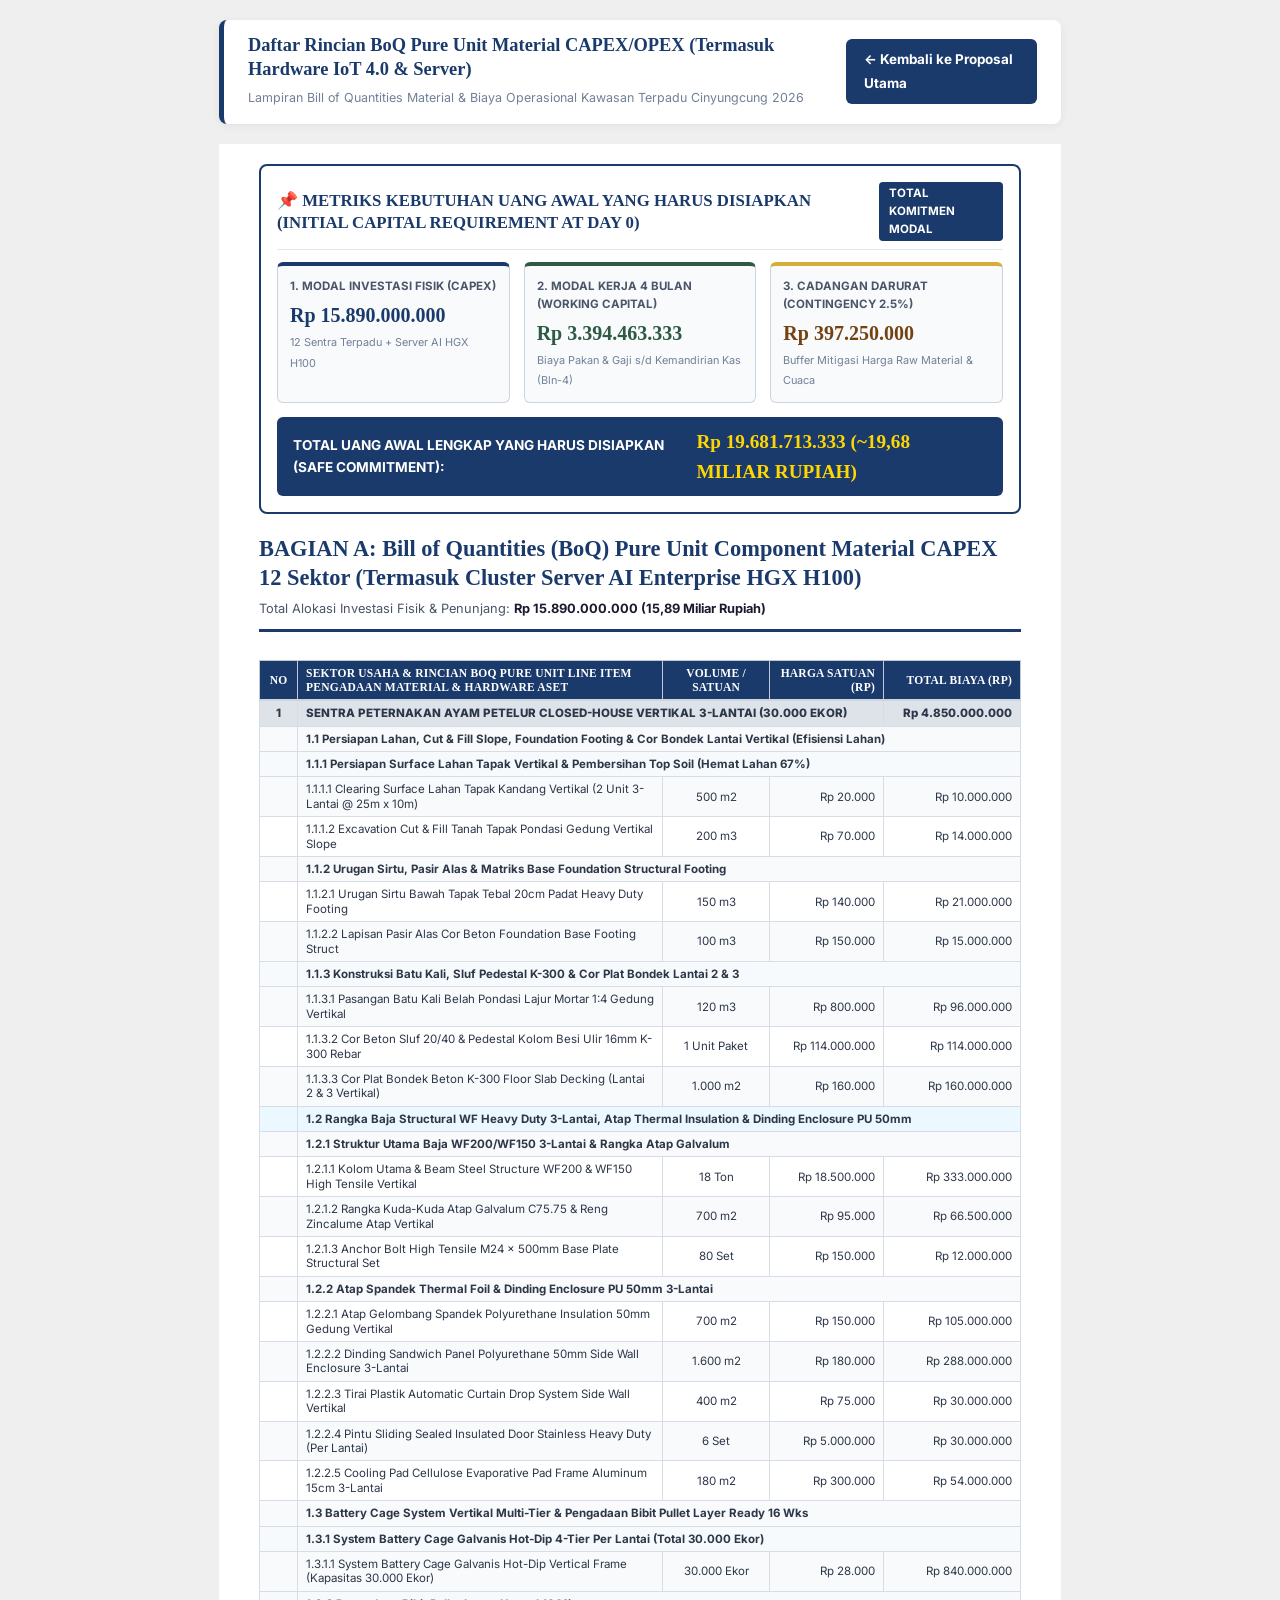
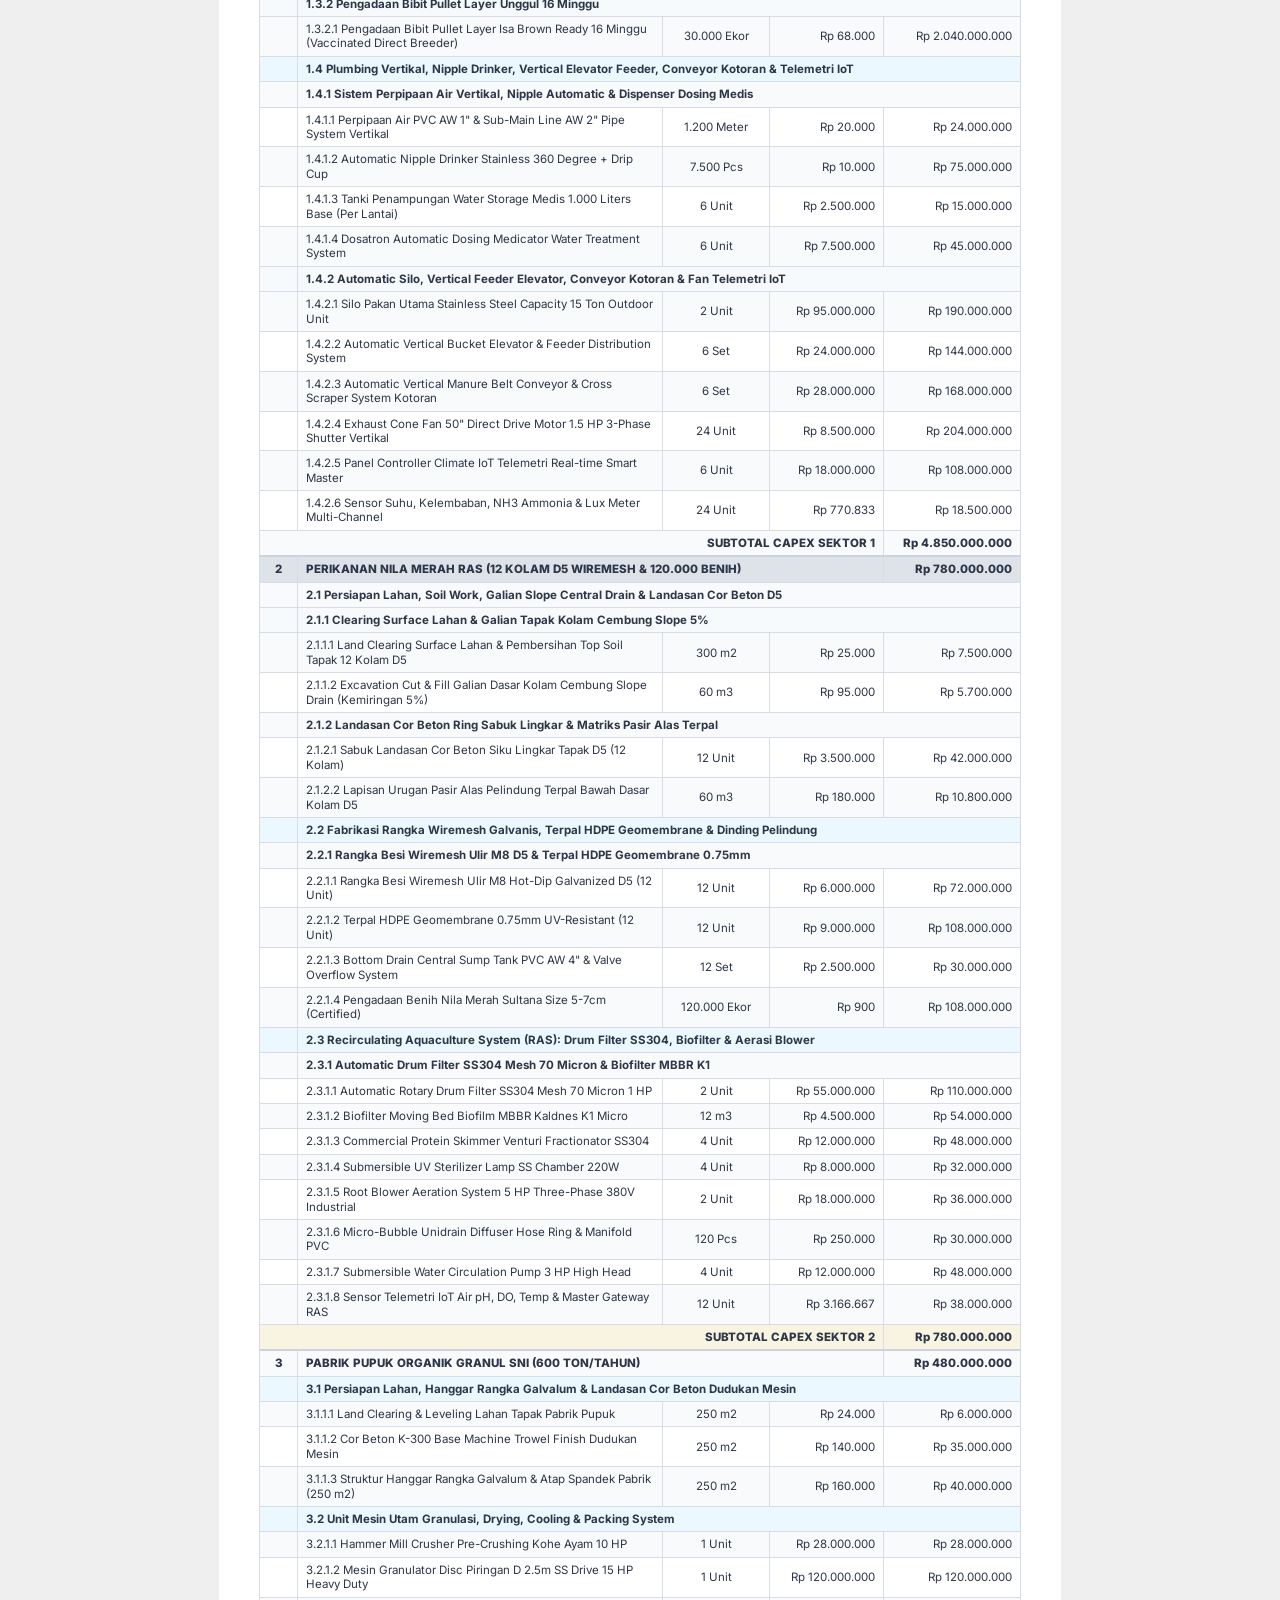
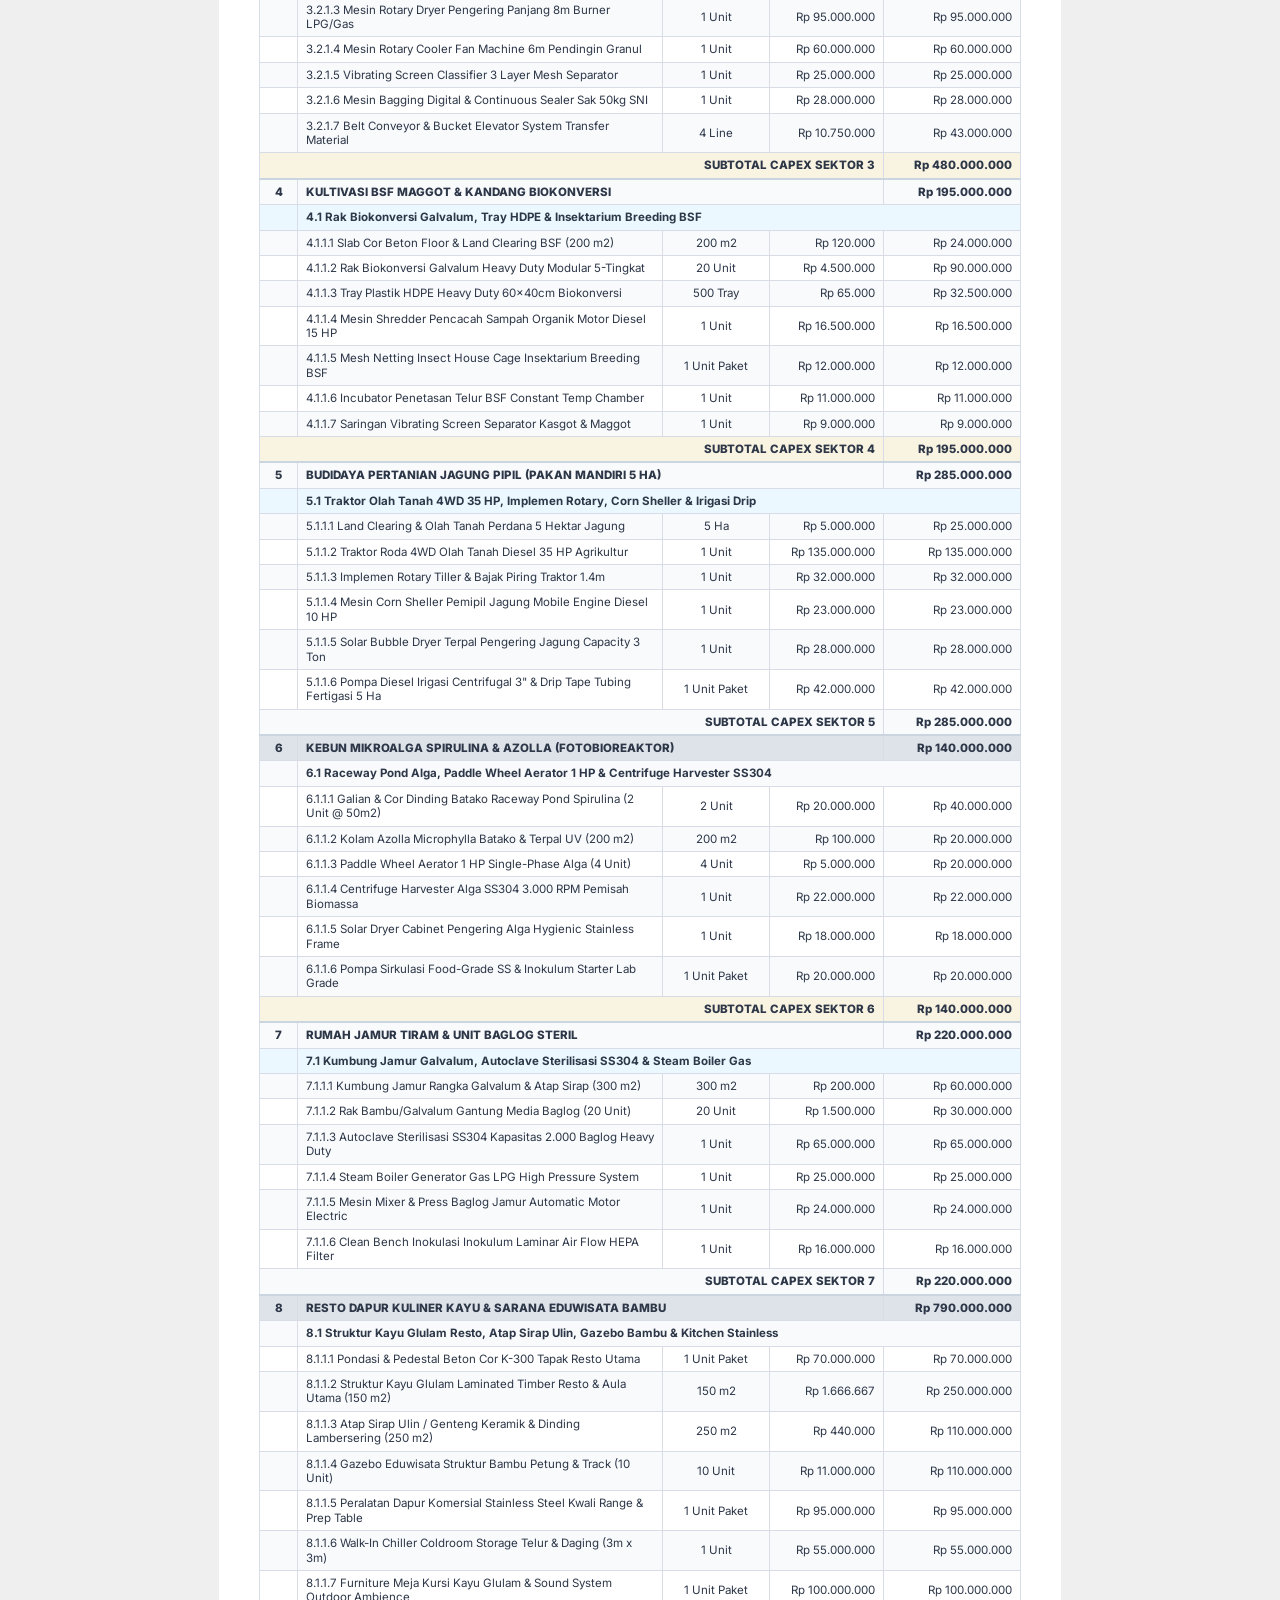
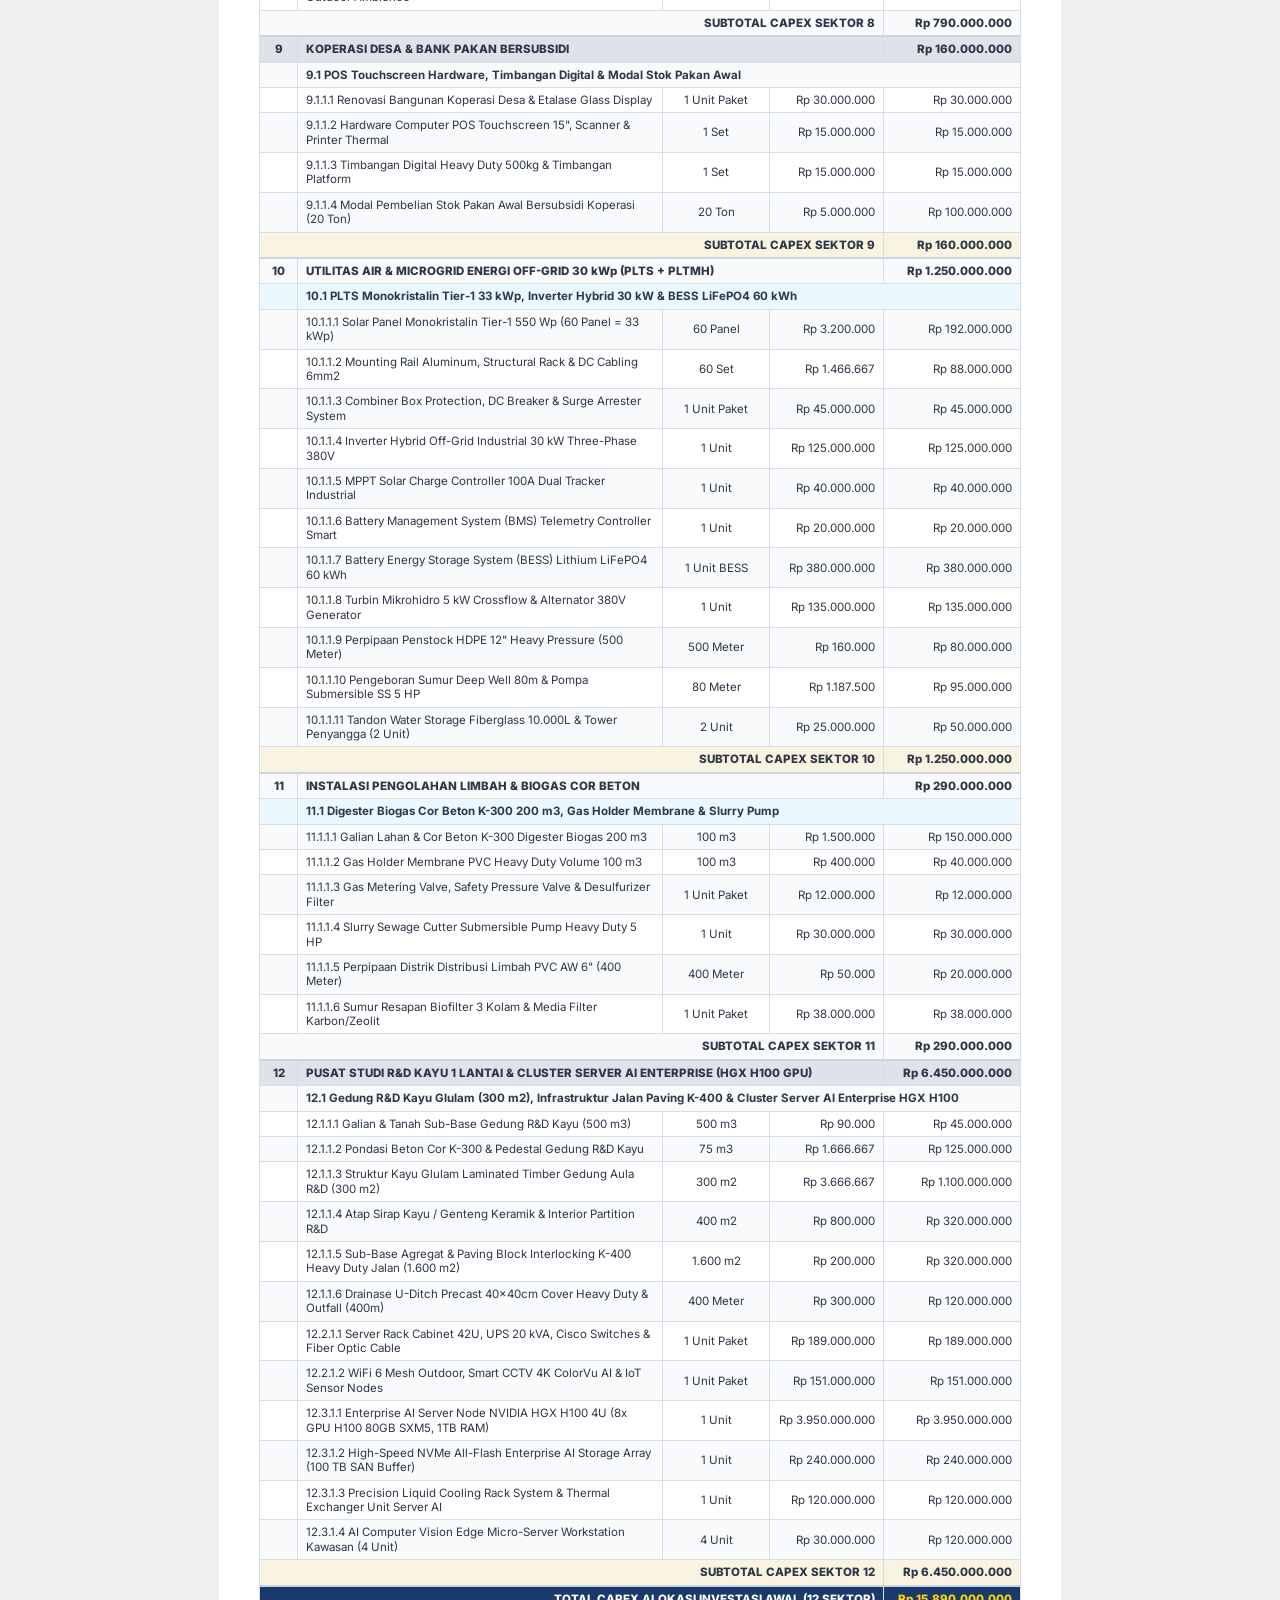
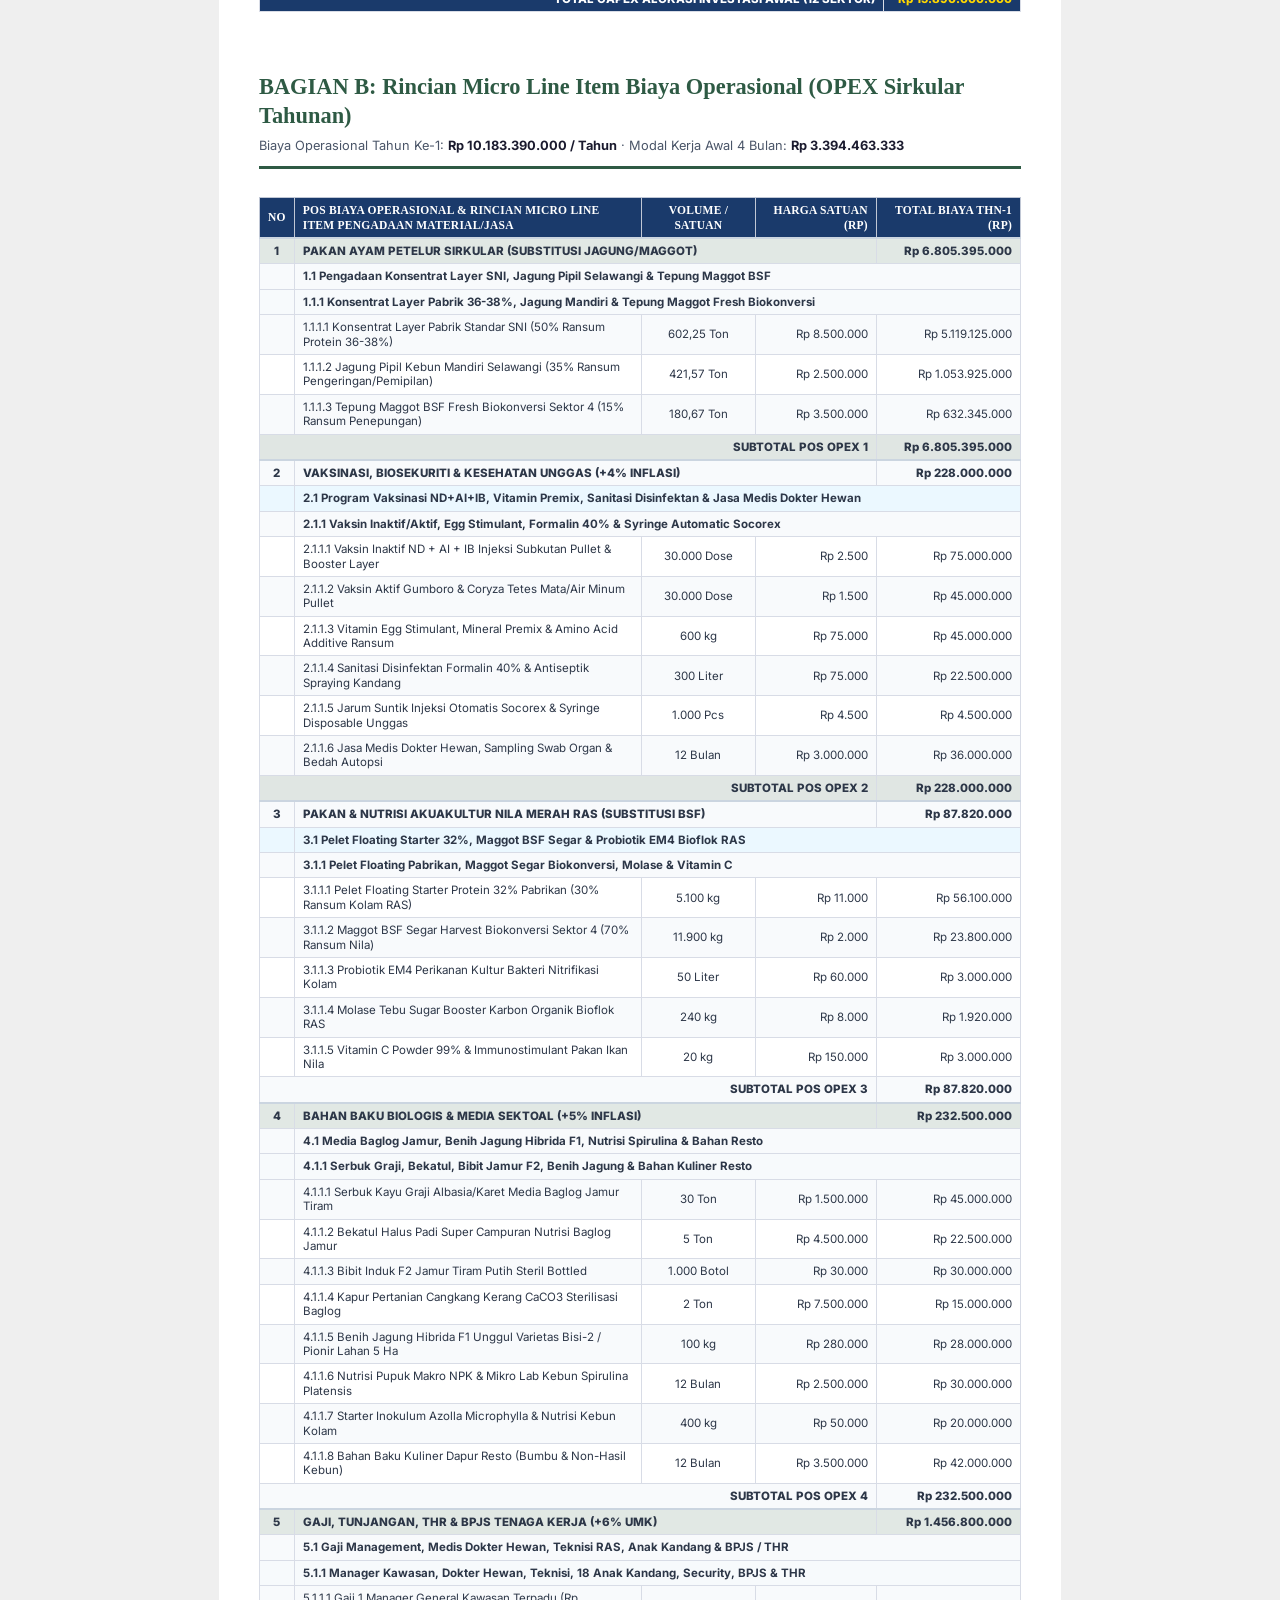
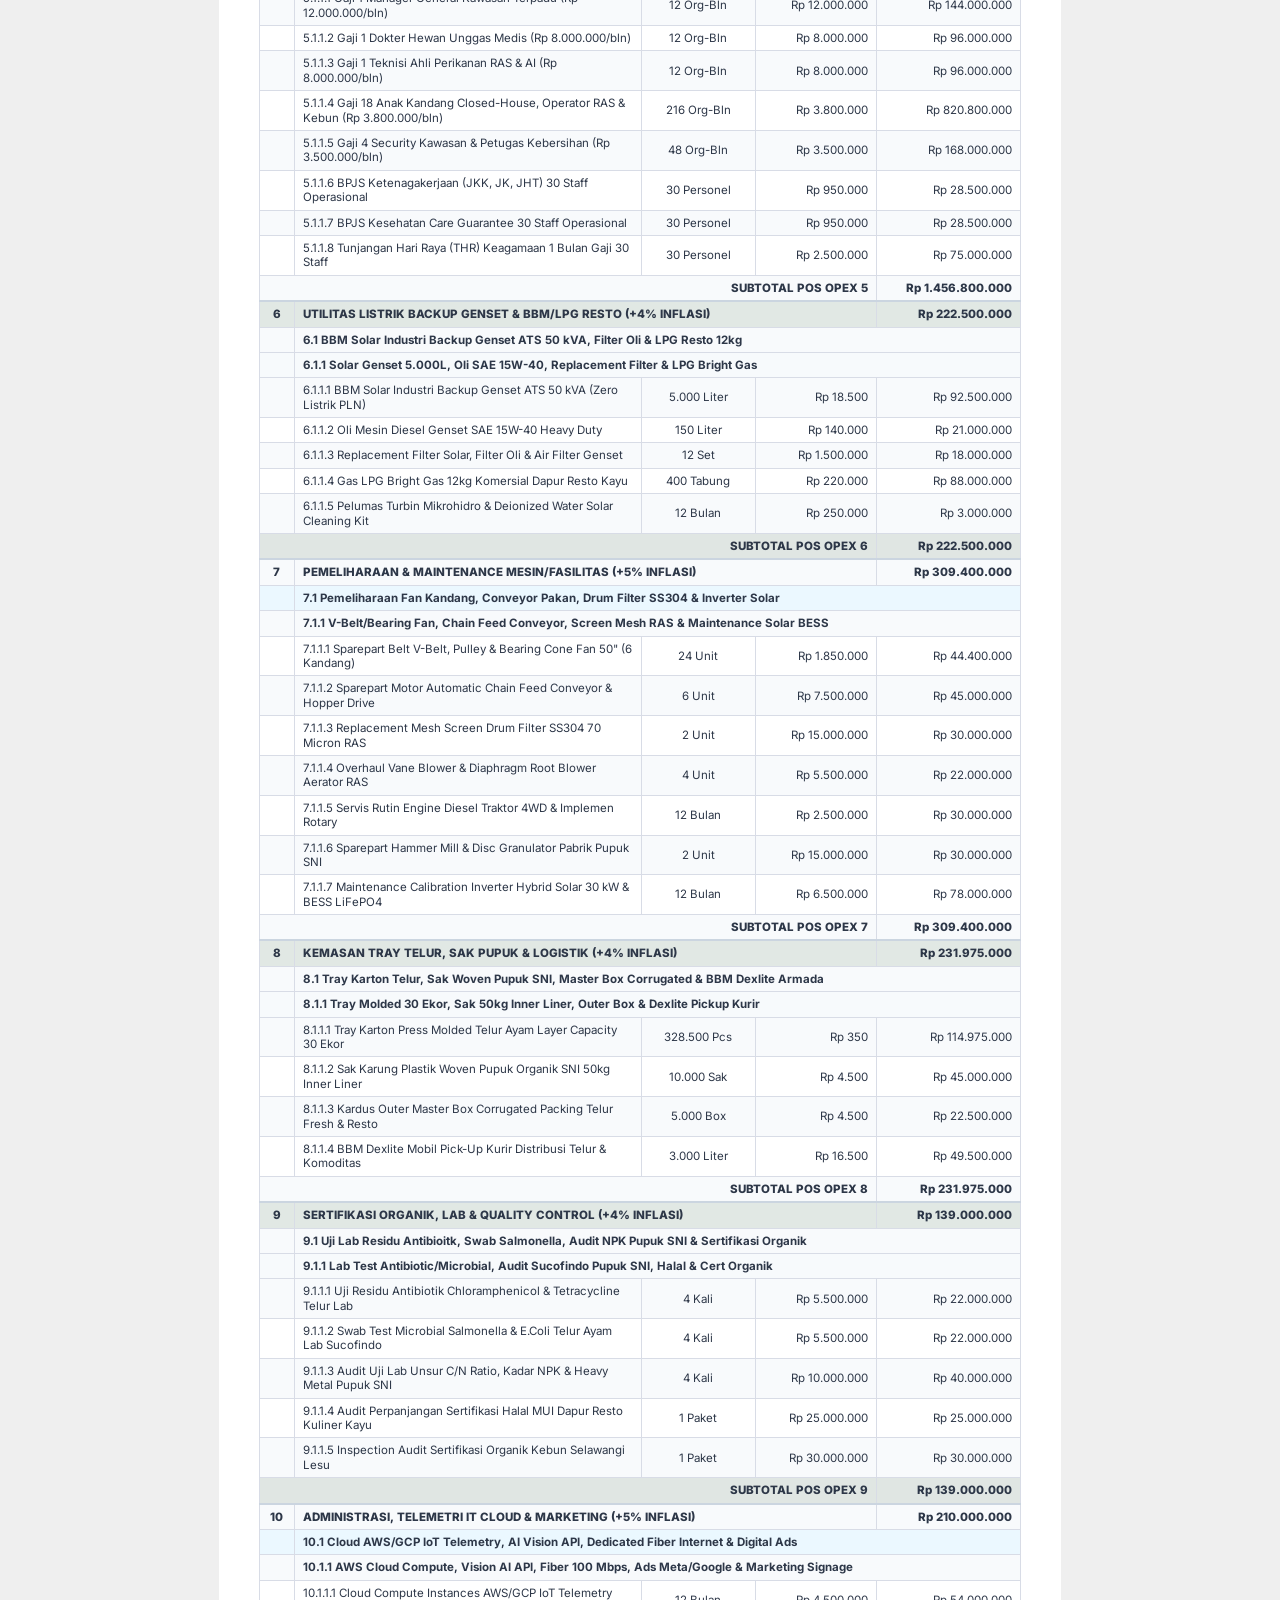
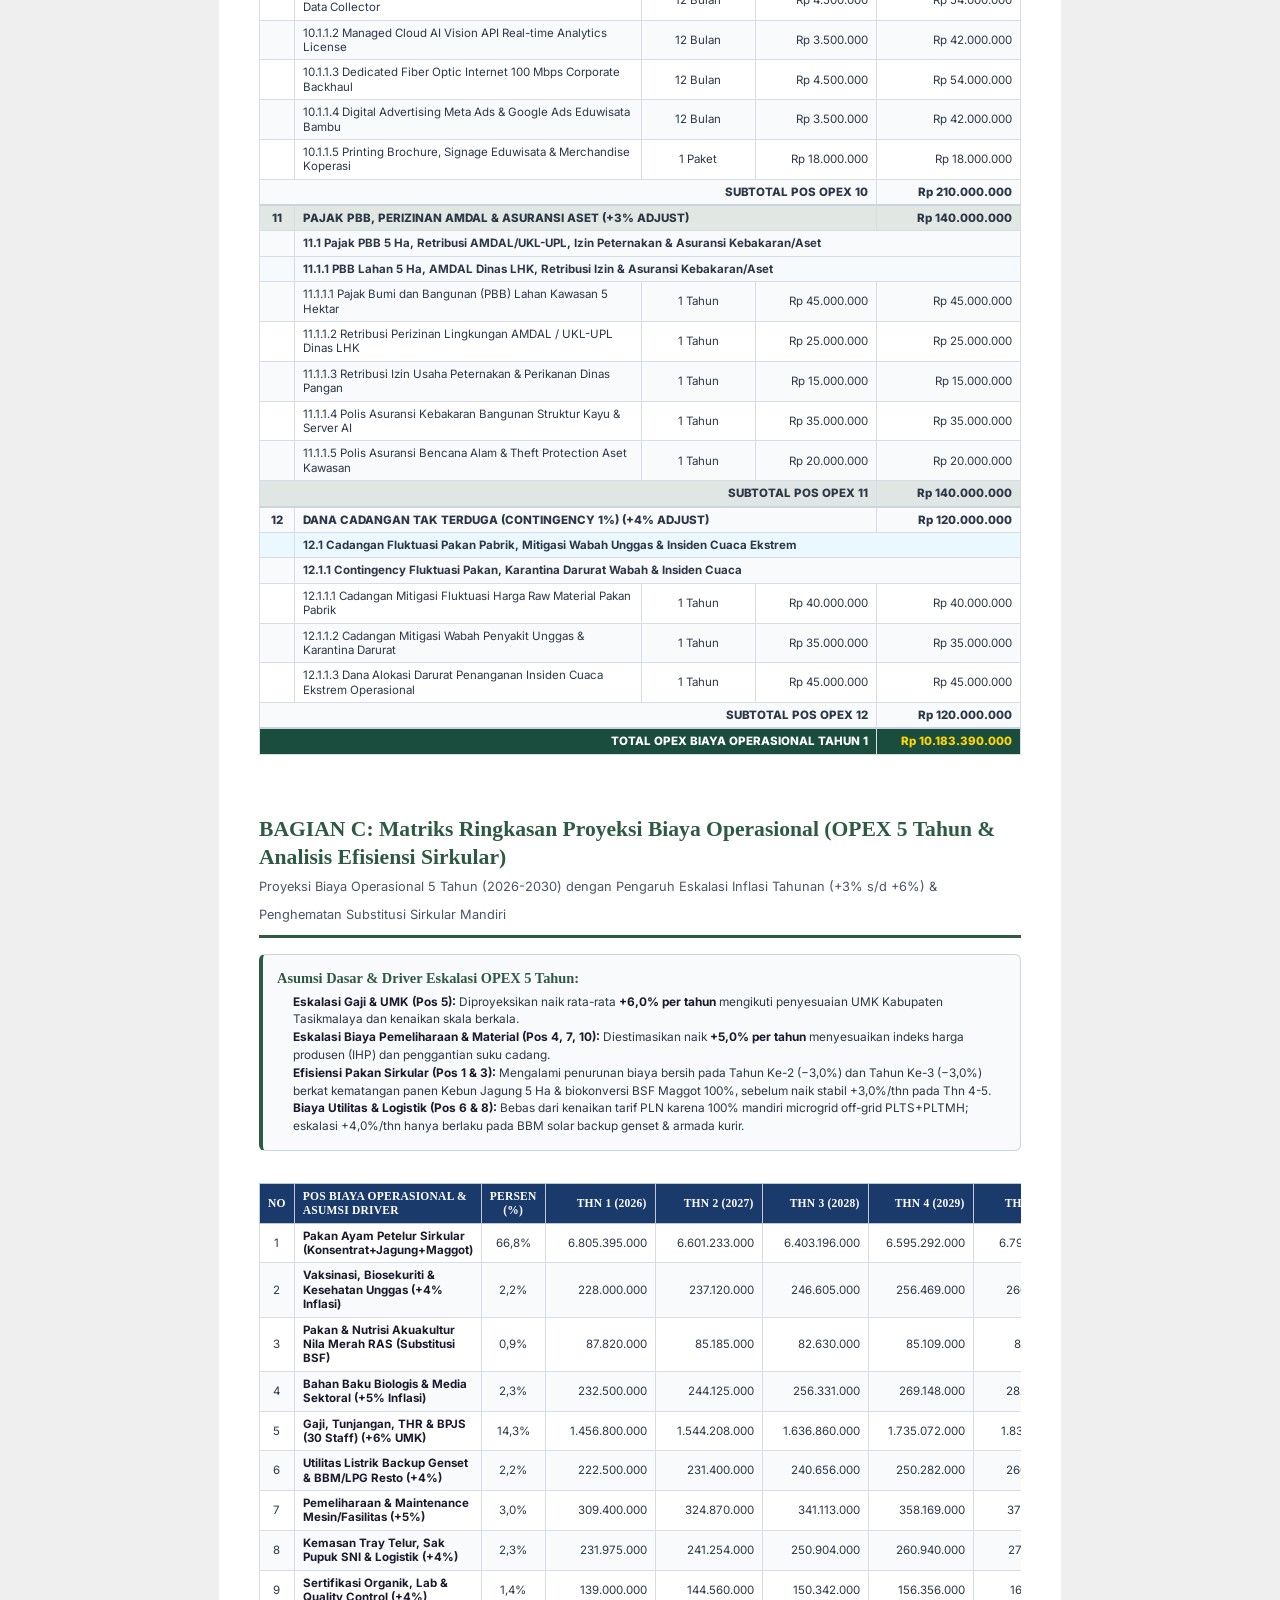
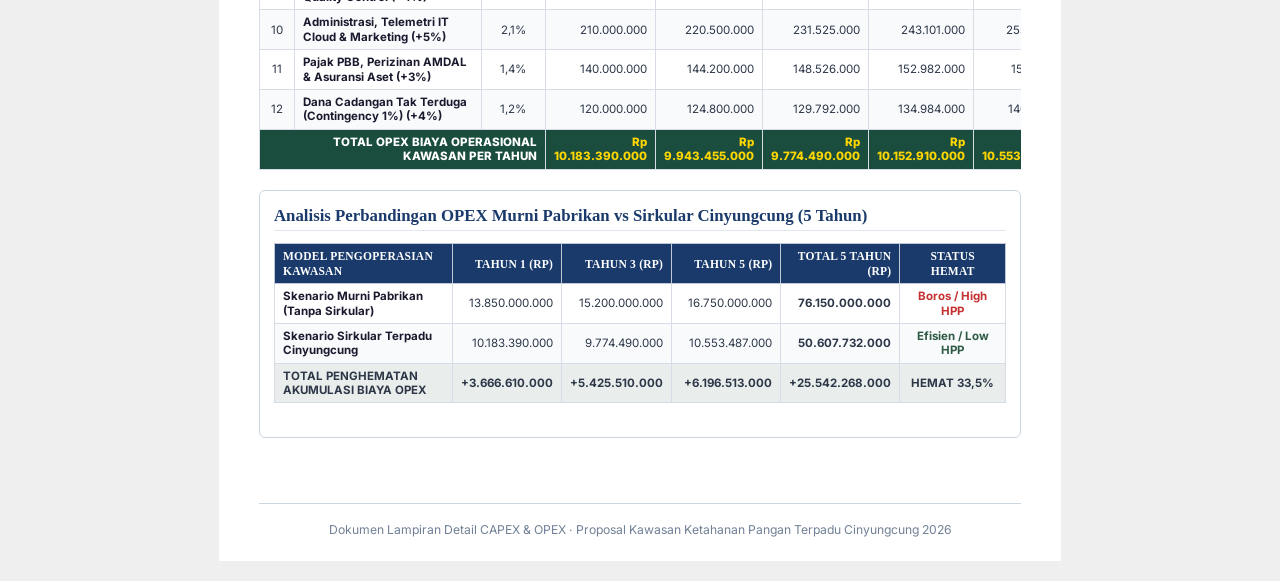
==== commit 6ebb89fd: "Add Initial Upfront Capital Requirement breakdown panel to index.html and financial-detail.html" ====
--- a/financial-detail.html
+++ b/financial-detail.html
@@ -132,26 +132,41 @@
     <div class="pdf-a4-sheet pdf-a4-sheet-landscape" style="margin: 0 auto; background: #FFFFFF; box-shadow: 0 4px 15px rgba(0,0,0,0.08); padding: 30px 40px;">
         <div class="pdf-a4-body">
 
-            <!-- KPI BOX RINGKASAN -->
-            <div class="kpi-badge-box">
-                <strong style="font-size: 0.9rem; color: #1A3A6B;">📌 Ringkasan Parameter Keuangan Utama Kawasan Terpadu Cinyungcung:</strong>
-                <div style="display: grid; grid-template-columns: repeat(4, 1fr); gap: 10px; margin-top: 8px; text-align: center;">
-                    <div style="background: #FFFFFF; padding: 8px; border-radius: 6px; border: 1px solid #E2E8F0;">
-                        <span style="font-size: 0.7rem; color: #718096; display: block;">Total CAPEX Moduler</span>
-                        <strong style="font-size: 0.85rem; color: #1A3A6B;">Rp 15.890.000.000</strong>
+            <!-- KPI BOX RINGKASAN MODAL AWAL YANG HARUS DISIAPKAN -->
+            <div class="kpi-badge-box" style="margin-bottom: 20px; background: #FFFFFF; border: 2px solid #1A3A6B; border-radius: 8px; padding: 16px;">
+                <div style="display: flex; justify-content: space-between; align-items: center; border-bottom: 1px solid #E2E8F0; padding-bottom: 8px; margin-bottom: 12px;">
+                    <h3 style="margin: 0; font-size: 1.05rem; color: #1A3A6B; font-weight: 800;">
+                        📌 METRIKS KEBUTUHAN UANG AWAL YANG HARUS DISIAPKAN (INITIAL CAPITAL REQUIREMENT AT DAY 0)
+                    </h3>
+                    <span style="background: #1A3A6B; color: #FFFFFF; padding: 3px 10px; border-radius: 4px; font-size: 0.72rem; font-weight: bold;">TOTAL KOMITMEN MODAL</span>
+                </div>
+
+                <div style="display: grid; grid-template-columns: repeat(3, 1fr); gap: 14px; margin-bottom: 14px;">
+                    <!-- CAPEX FISIK -->
+                    <div style="background: #F8FAFC; border: 1px solid #CBD5E0; border-top: 4px solid #1A3A6B; border-radius: 6px; padding: 12px;">
+                        <span style="font-size: 0.72rem; color: #4A5568; font-weight: bold; display: block; margin-bottom: 4px;">1. MODAL INVESTASI FISIK (CAPEX)</span>
+                        <div style="font-size: 1.25rem; font-weight: 800; color: #1A3A6B; font-family: 'Times New Roman', serif;">Rp 15.890.000.000</div>
+                        <span style="font-size: 0.68rem; color: #718096;">12 Sentra Terpadu + Server AI HGX H100</span>
                     </div>
-                    <div style="background: #FFFFFF; padding: 8px; border-radius: 6px; border: 1px solid #E2E8F0;">
-                        <span style="font-size: 0.7rem; color: #718096; display: block;">OPEX Sirkular (Thn-1)</span>
-                        <strong style="font-size: 0.85rem; color: #2E5A44;">Rp 10.183.390.000</strong>
+
+                    <!-- MODAL KERJA 4 BULAN -->
+                    <div style="background: #F8FAFC; border: 1px solid #CBD5E0; border-top: 4px solid #2E5A44; border-radius: 6px; padding: 12px;">
+                        <span style="font-size: 0.72rem; color: #4A5568; font-weight: bold; display: block; margin-bottom: 4px;">2. MODAL KERJA 4 BULAN (WORKING CAPITAL)</span>
+                        <div style="font-size: 1.25rem; font-weight: 800; color: #2E5A44; font-family: 'Times New Roman', serif;">Rp 3.394.463.333</div>
+                        <span style="font-size: 0.68rem; color: #718096;">Biaya Pakan &amp; Gaji s/d Kemandirian Kas (Bln-4)</span>
                     </div>
-                    <div style="background: #FFFFFF; padding: 8px; border-radius: 6px; border: 1px solid #E2E8F0;">
-                        <span style="font-size: 0.7rem; color: #718096; display: block;">Modal Kerja Awal (4 Bln)</span>
-                        <strong style="font-size: 0.85rem; color: #D4AF37;">Rp 3.394.463.333</strong>
+
+                    <!-- CONTINGENCY BUFFER -->
+                    <div style="background: #F8FAFC; border: 1px solid #CBD5E0; border-top: 4px solid #D4AF37; border-radius: 6px; padding: 12px;">
+                        <span style="font-size: 0.72rem; color: #4A5568; font-weight: bold; display: block; margin-bottom: 4px;">3. CADANGAN DARURAT (CONTINGENCY 2.5%)</span>
+                        <div style="font-size: 1.25rem; font-weight: 800; color: #744210; font-family: 'Times New Roman', serif;">Rp 397.250.000</div>
+                        <span style="font-size: 0.68rem; color: #718096;">Buffer Mitigasi Harga Raw Material &amp; Cuaca</span>
                     </div>
-                    <div style="background: #FFFFFF; padding: 8px; border-radius: 6px; border: 1px solid #E2E8F0;">
-                        <span style="font-size: 0.7rem; color: #718096; display: block;">Kemandirian Kas</span>
-                        <strong style="font-size: 0.85rem; color: #1A3A6B;">Bulan Ke-4 (Hari 120)</strong>
-                    </div>
+                </div>
+
+                <div style="background: #1A3A6B; color: #FFFFFF; border-radius: 6px; padding: 10px 16px; display: flex; justify-content: space-between; align-items: center;">
+                    <span style="font-size: 0.85rem; font-weight: bold;">TOTAL UANG AWAL LENGKAP YANG HARUS DISIAPKAN (SAFE COMMITMENT):</span>
+                    <span style="font-size: 1.2rem; font-weight: 800; color: #FFD700; font-family: 'Times New Roman', serif;">Rp 19.681.713.333 (~19,68 MILIAR RUPIAH)</span>
                 </div>
             </div>
             
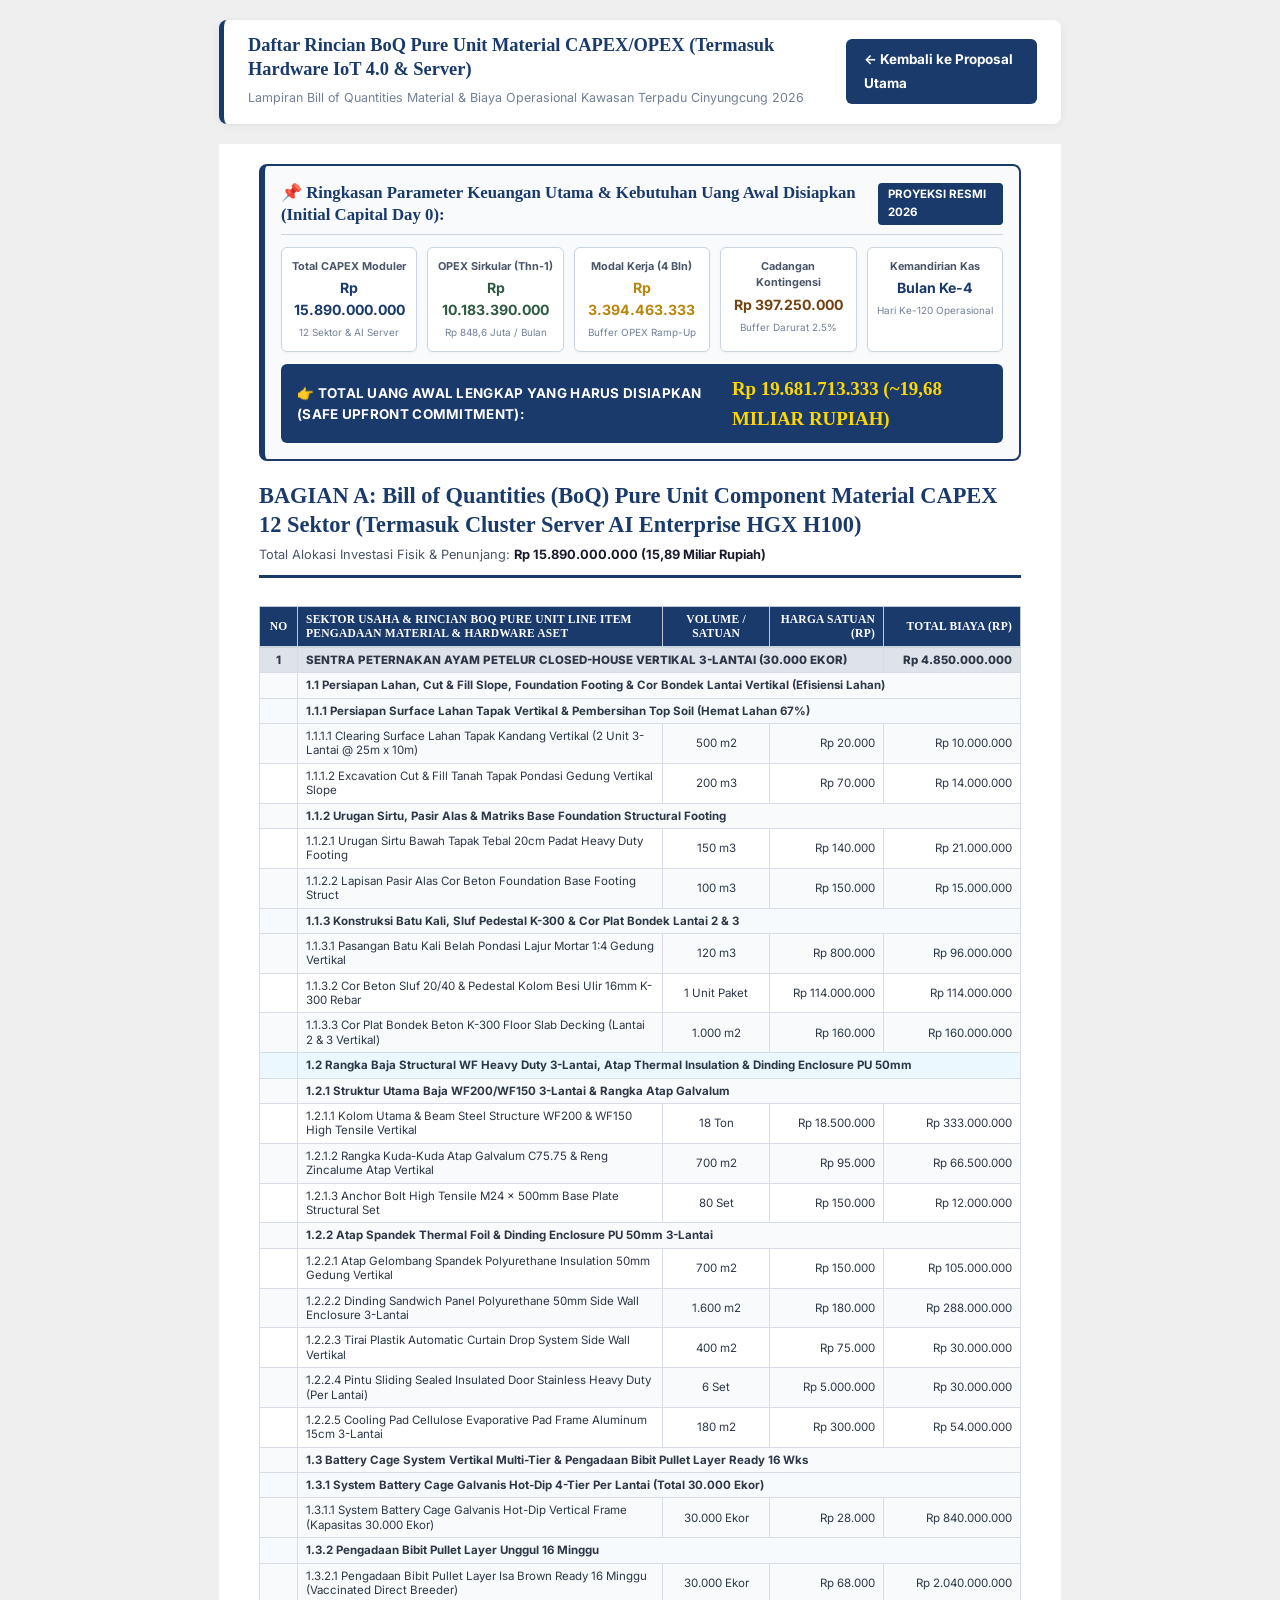
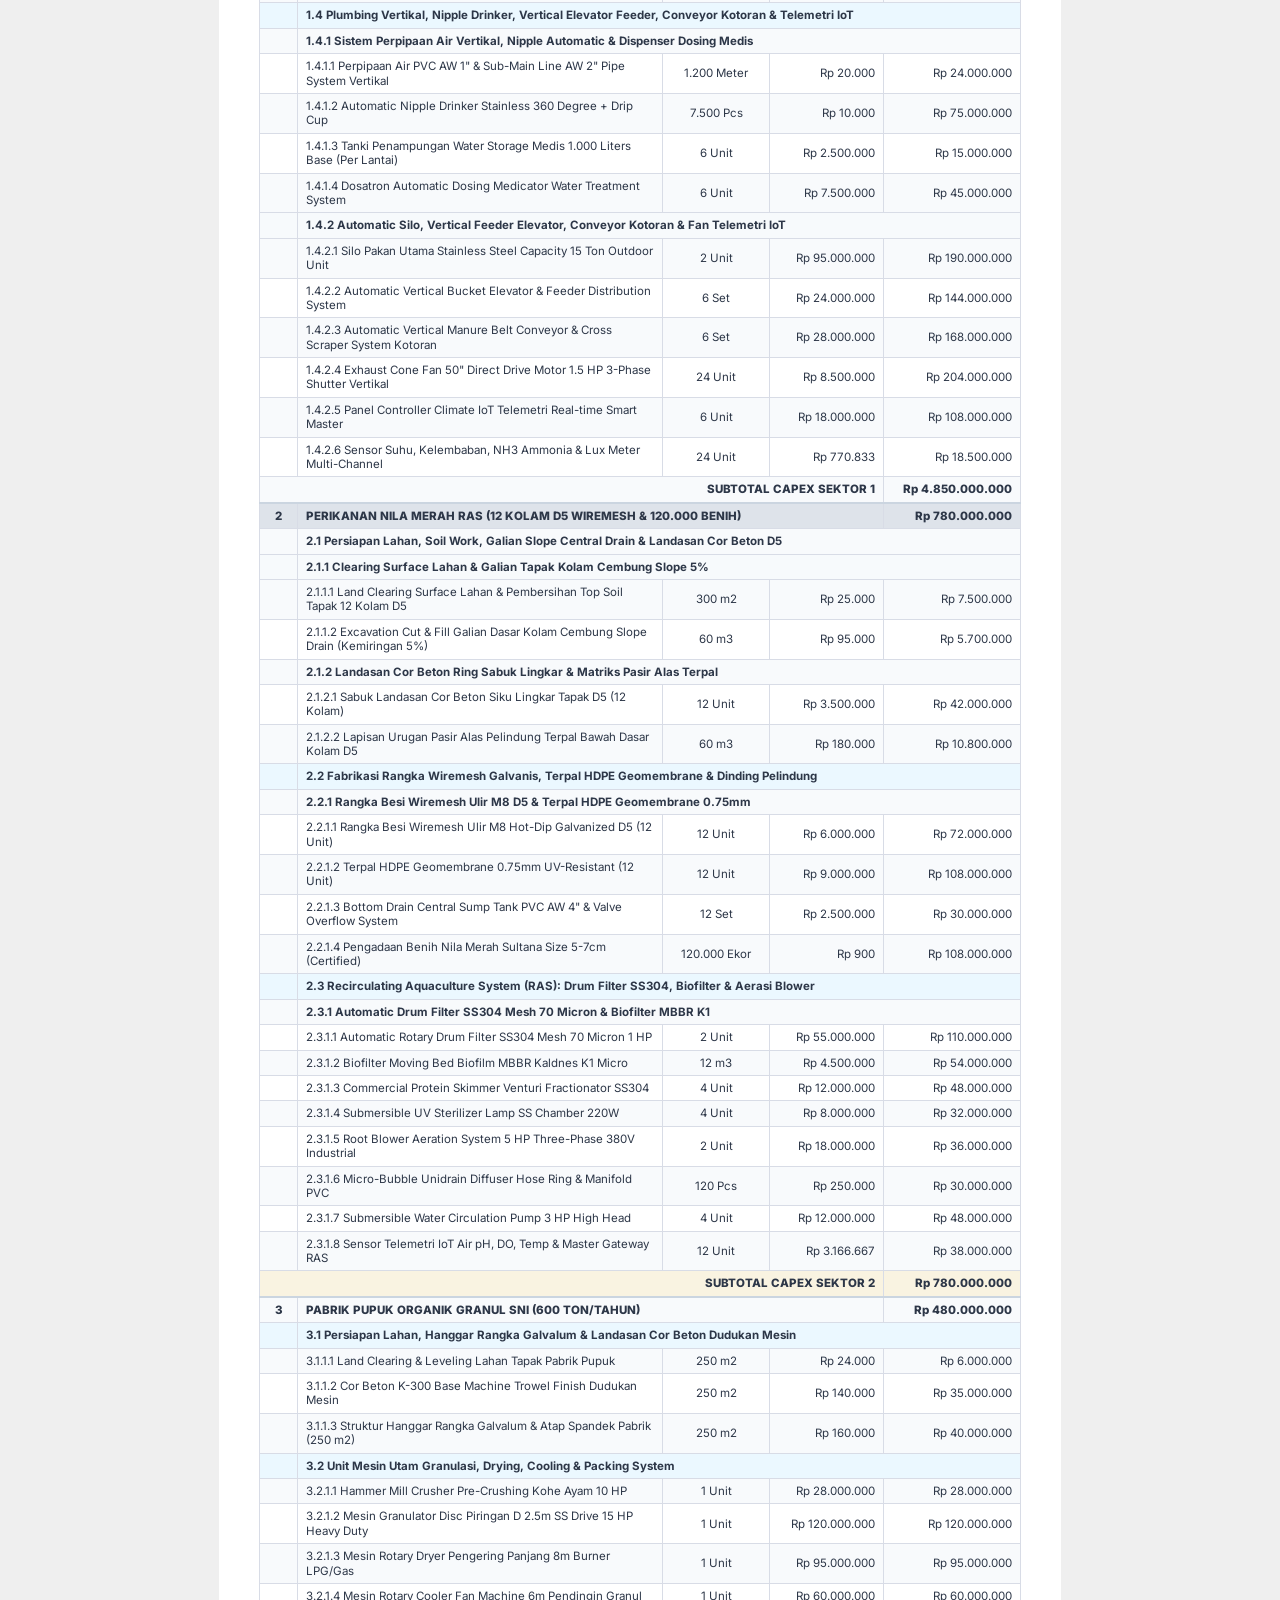
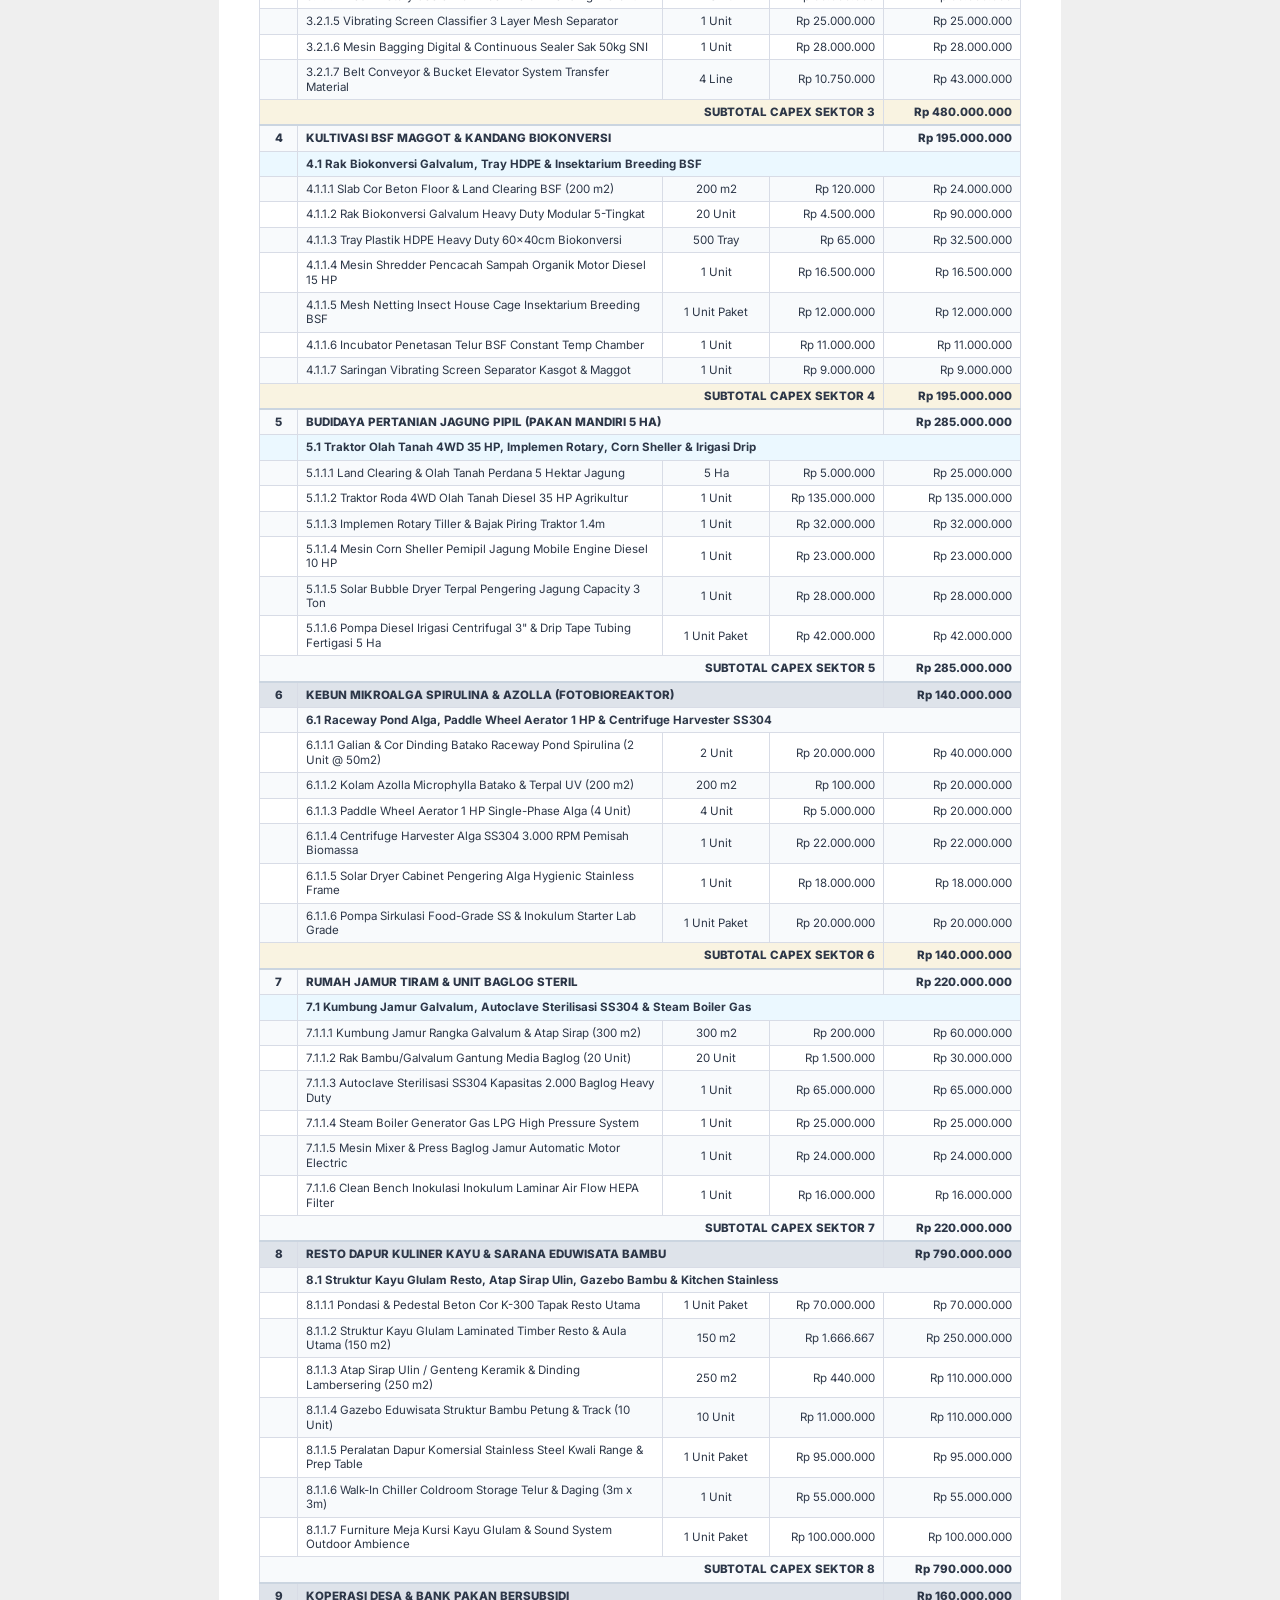
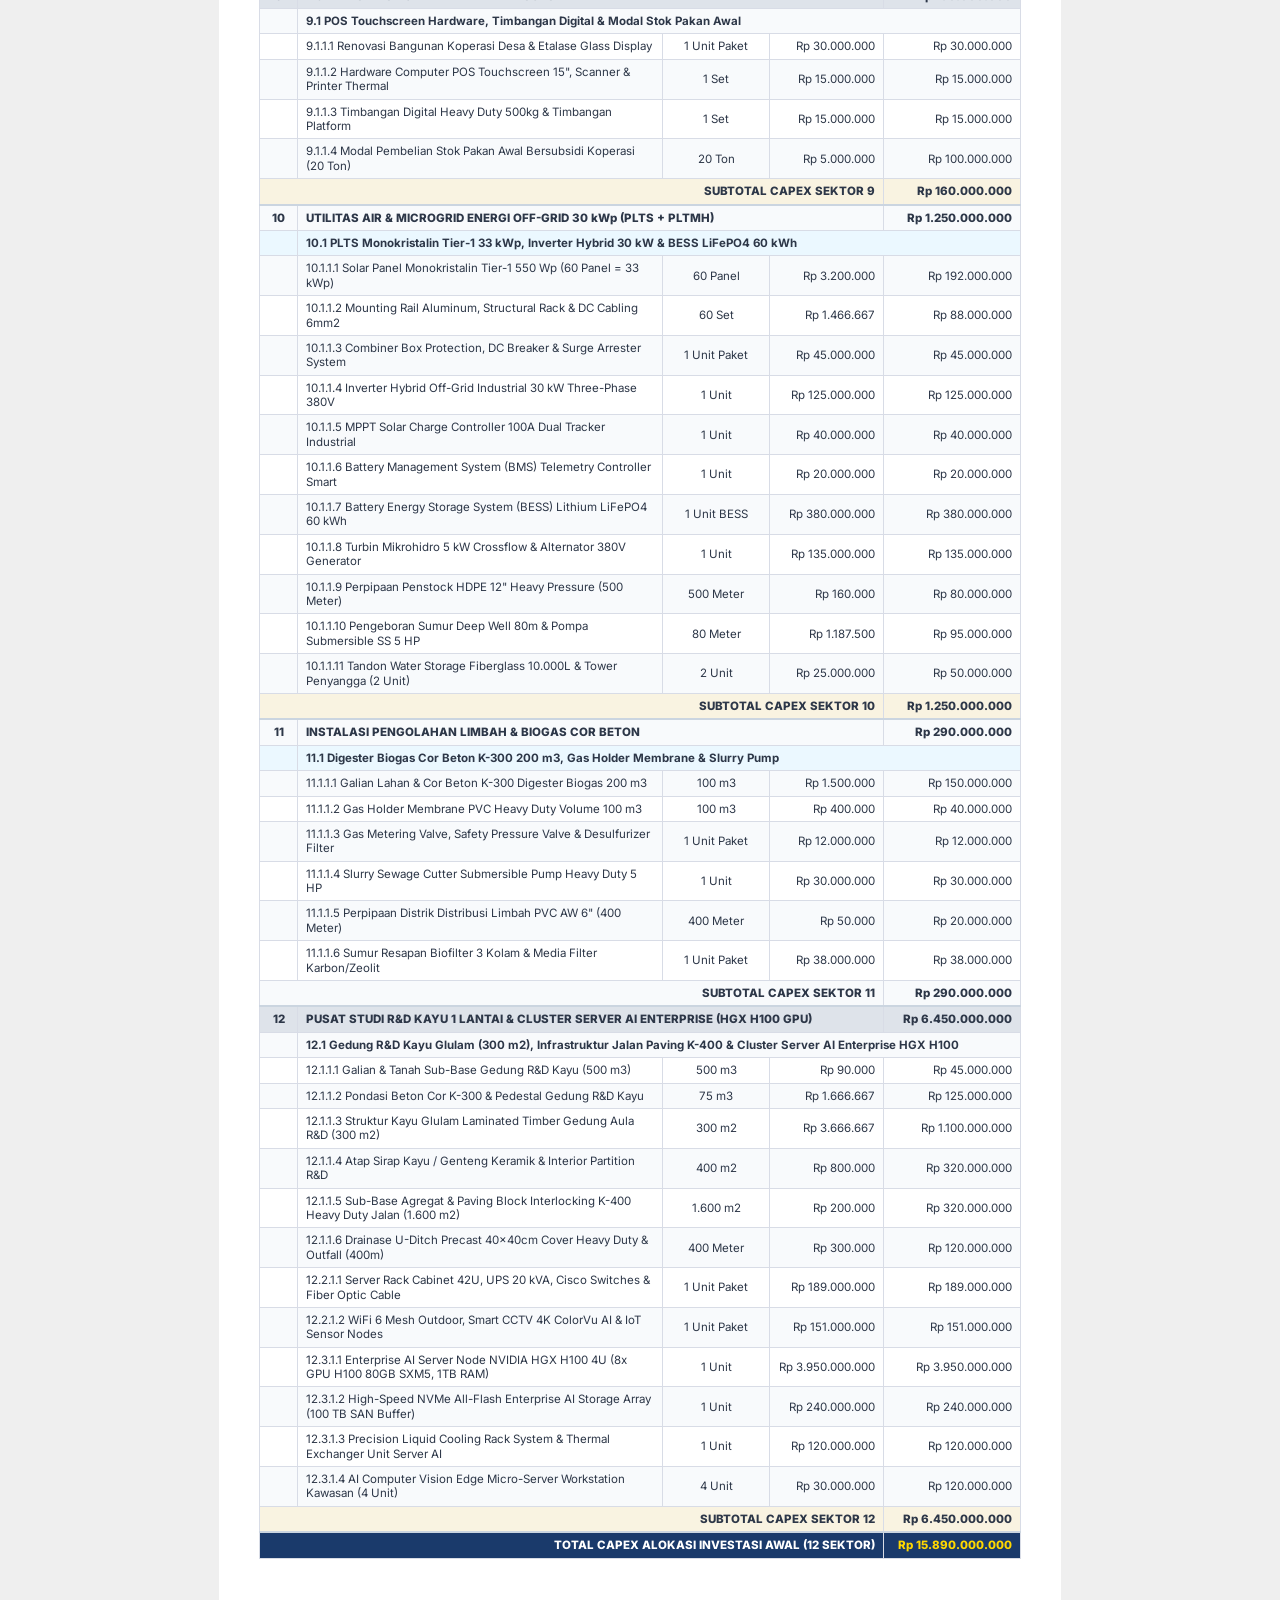
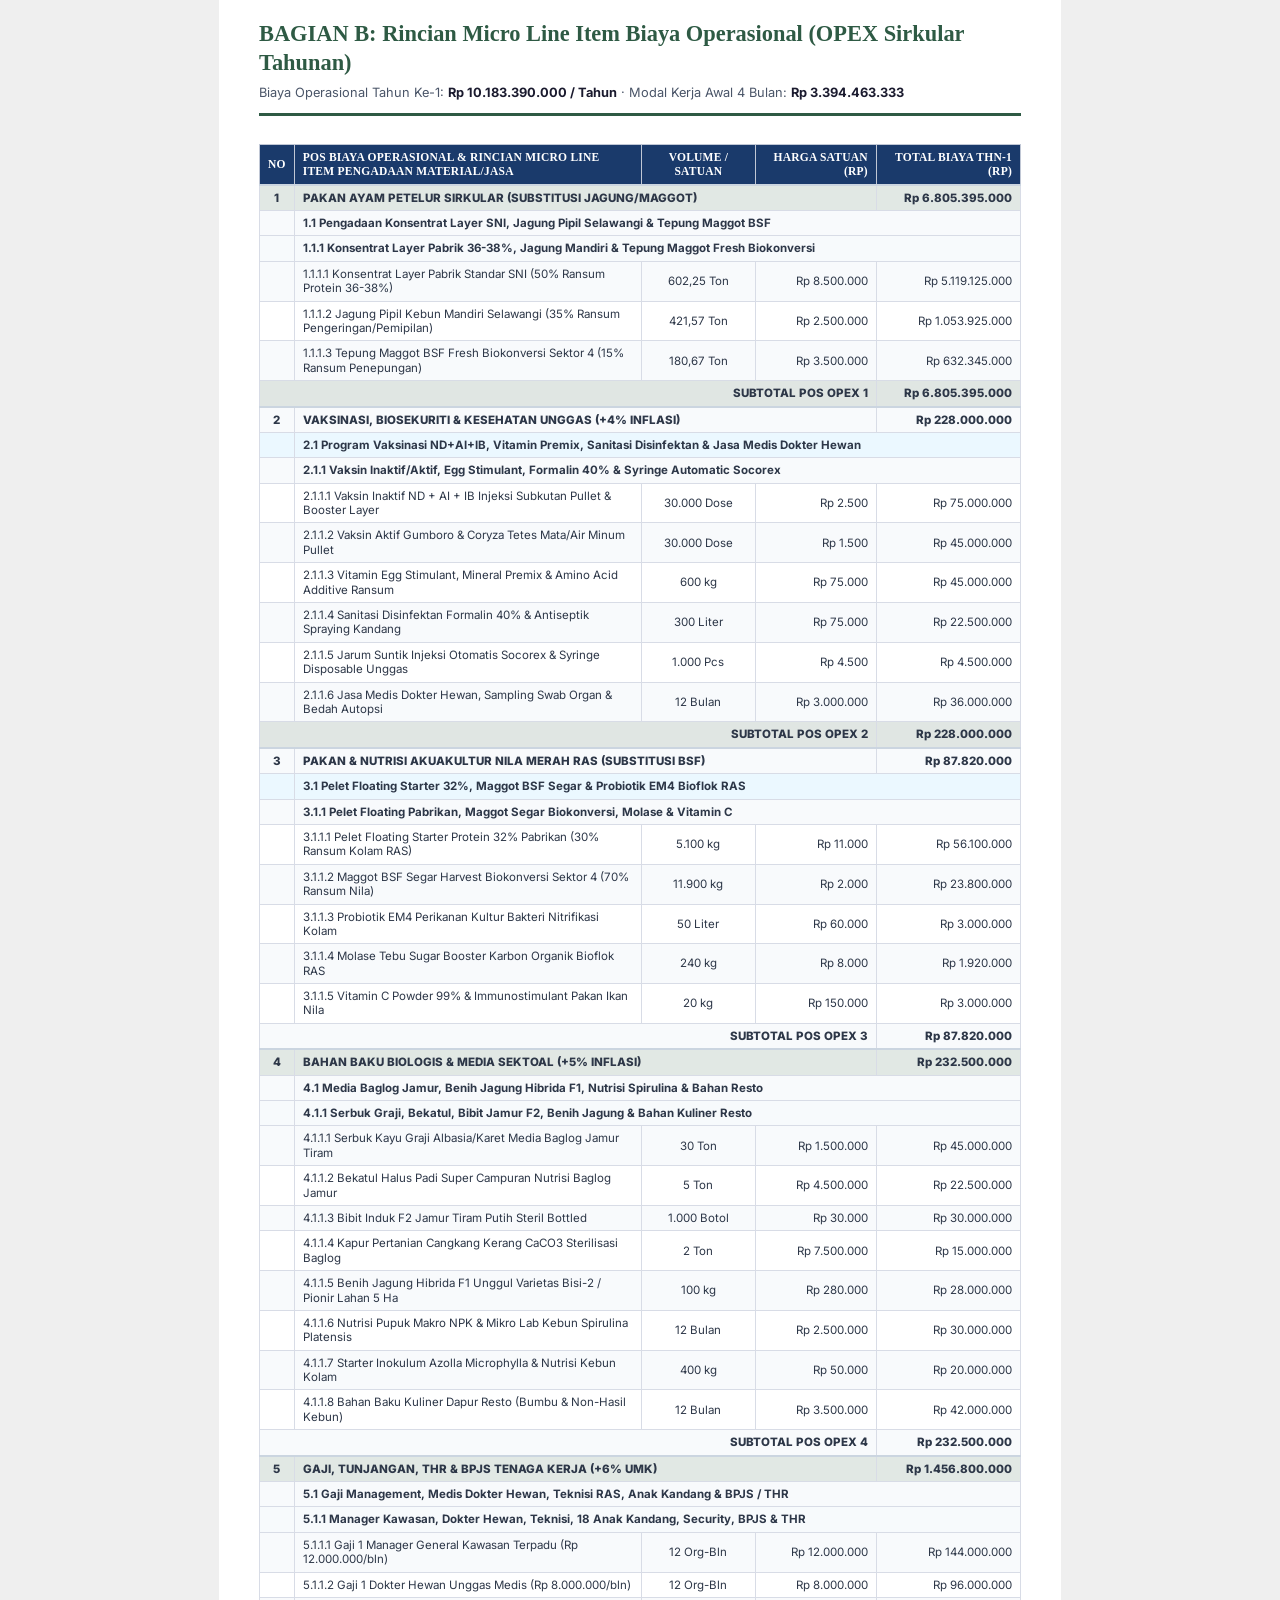
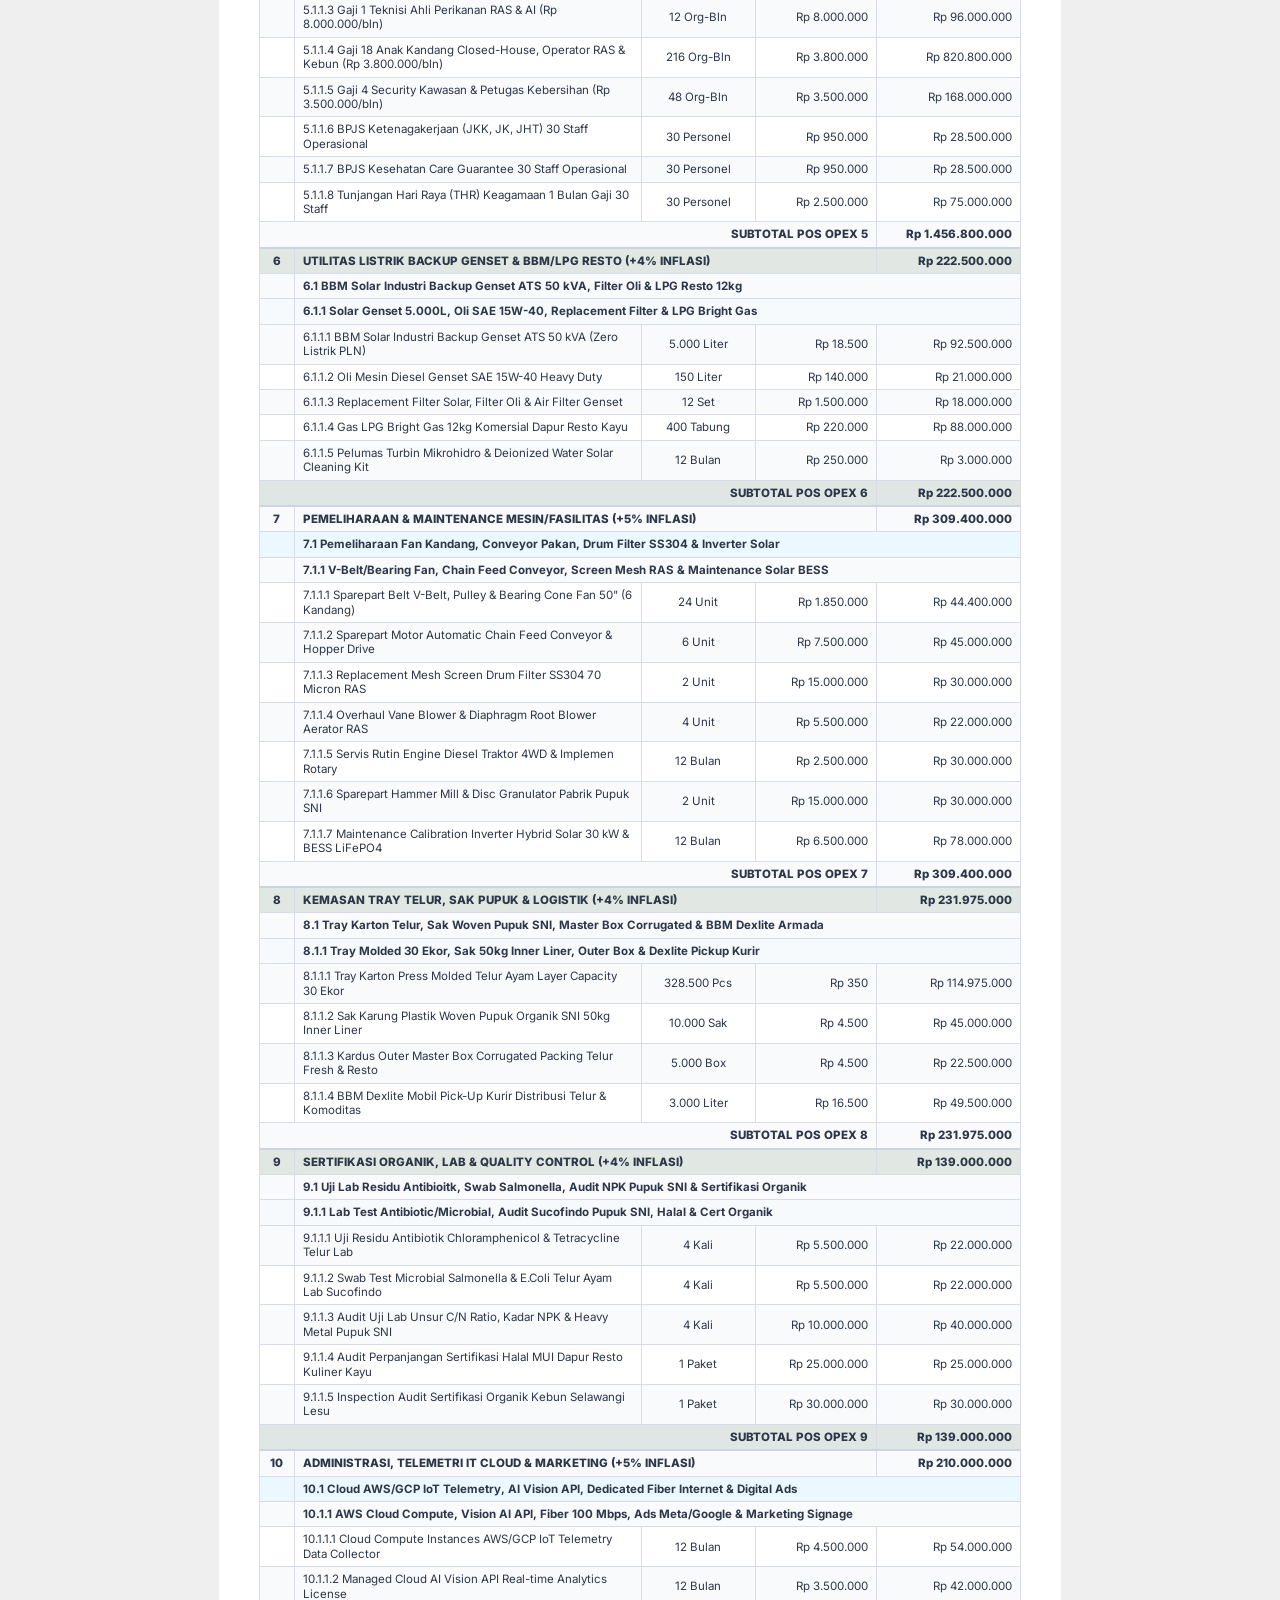
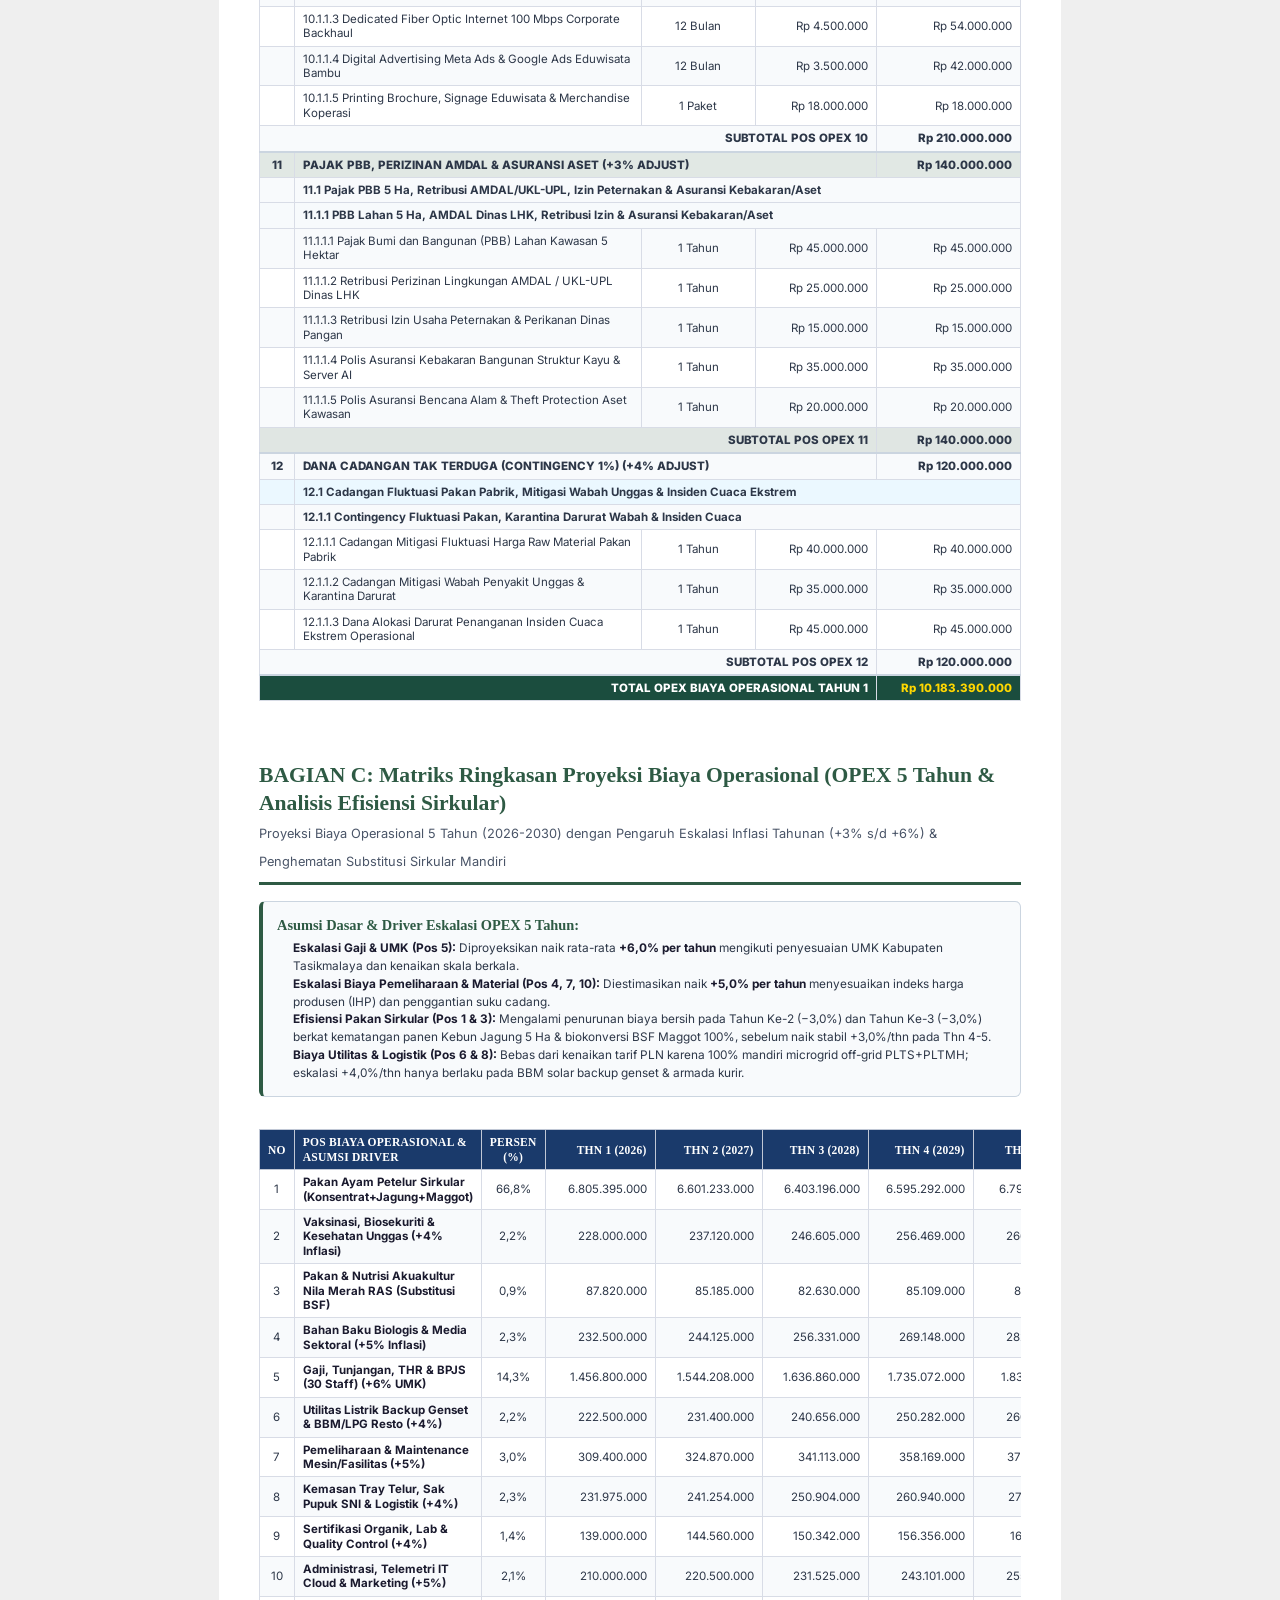
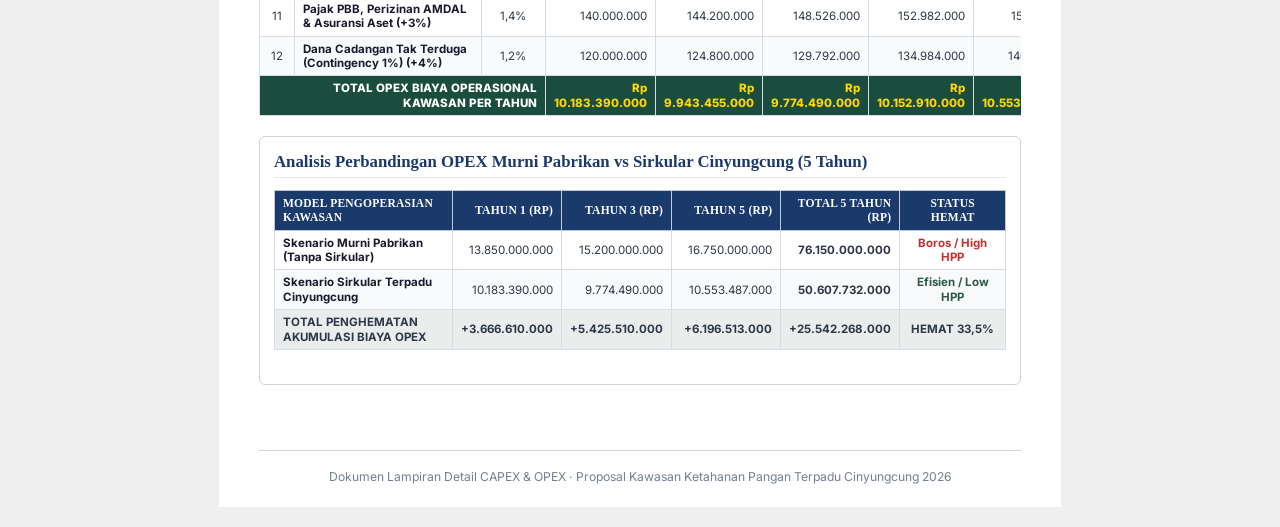
==== commit 74ce674a: "Update financial summary KPI box to 5-card grid with Total Initial Capital banner" ====
--- a/financial-detail.html
+++ b/financial-detail.html
@@ -132,41 +132,56 @@
     <div class="pdf-a4-sheet pdf-a4-sheet-landscape" style="margin: 0 auto; background: #FFFFFF; box-shadow: 0 4px 15px rgba(0,0,0,0.08); padding: 30px 40px;">
         <div class="pdf-a4-body">
 
-            <!-- KPI BOX RINGKASAN MODAL AWAL YANG HARUS DISIAPKAN -->
-            <div class="kpi-badge-box" style="margin-bottom: 20px; background: #FFFFFF; border: 2px solid #1A3A6B; border-radius: 8px; padding: 16px;">
-                <div style="display: flex; justify-content: space-between; align-items: center; border-bottom: 1px solid #E2E8F0; padding-bottom: 8px; margin-bottom: 12px;">
+            <!-- KPI BOX RINGKASAN PARAMETER KEUNGAN & MODAL AWAL -->
+            <div class="kpi-badge-box" style="margin-bottom: 20px; background: #F8FAFC; border: 2px solid #1A3A6B; border-left: 6px solid #1A3A6B; border-radius: 8px; padding: 16px;">
+                <div style="display: flex; justify-content: space-between; align-items: center; border-bottom: 1px solid #CBD5E0; padding-bottom: 8px; margin-bottom: 12px;">
                     <h3 style="margin: 0; font-size: 1.05rem; color: #1A3A6B; font-weight: 800;">
-                        📌 METRIKS KEBUTUHAN UANG AWAL YANG HARUS DISIAPKAN (INITIAL CAPITAL REQUIREMENT AT DAY 0)
+                        📌 Ringkasan Parameter Keuangan Utama &amp; Kebutuhan Uang Awal Disiapkan (Initial Capital Day 0):
                     </h3>
-                    <span style="background: #1A3A6B; color: #FFFFFF; padding: 3px 10px; border-radius: 4px; font-size: 0.72rem; font-weight: bold;">TOTAL KOMITMEN MODAL</span>
+                    <span style="background: #1A3A6B; color: #FFFFFF; padding: 3px 10px; border-radius: 4px; font-size: 0.72rem; font-weight: 700;">PROYEKSI RESMI 2026</span>
                 </div>
 
-                <div style="display: grid; grid-template-columns: repeat(3, 1fr); gap: 14px; margin-bottom: 14px;">
-                    <!-- CAPEX FISIK -->
-                    <div style="background: #F8FAFC; border: 1px solid #CBD5E0; border-top: 4px solid #1A3A6B; border-radius: 6px; padding: 12px;">
-                        <span style="font-size: 0.72rem; color: #4A5568; font-weight: bold; display: block; margin-bottom: 4px;">1. MODAL INVESTASI FISIK (CAPEX)</span>
-                        <div style="font-size: 1.25rem; font-weight: 800; color: #1A3A6B; font-family: 'Times New Roman', serif;">Rp 15.890.000.000</div>
-                        <span style="font-size: 0.68rem; color: #718096;">12 Sentra Terpadu + Server AI HGX H100</span>
+                <!-- GRID 5 KARTU PARAMETER UTAMA -->
+                <div style="display: grid; grid-template-columns: repeat(5, 1fr); gap: 10px; margin-bottom: 12px; text-align: center;">
+                    <div style="background: #FFFFFF; padding: 10px 8px; border-radius: 6px; border: 1px solid #CBD5E0; box-shadow: 0 1px 3px rgba(0,0,0,0.04);">
+                        <span style="font-size: 0.68rem; color: #4A5568; font-weight: 700; display: block; margin-bottom: 3px;">Total CAPEX Moduler</span>
+                        <strong style="font-size: 0.88rem; color: #1A3A6B; display: block;">Rp 15.890.000.000</strong>
+                        <span style="font-size: 0.62rem; color: #718096;">12 Sektor &amp; AI Server</span>
                     </div>
 
-                    <!-- MODAL KERJA 4 BULAN -->
-                    <div style="background: #F8FAFC; border: 1px solid #CBD5E0; border-top: 4px solid #2E5A44; border-radius: 6px; padding: 12px;">
-                        <span style="font-size: 0.72rem; color: #4A5568; font-weight: bold; display: block; margin-bottom: 4px;">2. MODAL KERJA 4 BULAN (WORKING CAPITAL)</span>
-                        <div style="font-size: 1.25rem; font-weight: 800; color: #2E5A44; font-family: 'Times New Roman', serif;">Rp 3.394.463.333</div>
-                        <span style="font-size: 0.68rem; color: #718096;">Biaya Pakan &amp; Gaji s/d Kemandirian Kas (Bln-4)</span>
+                    <div style="background: #FFFFFF; padding: 10px 8px; border-radius: 6px; border: 1px solid #CBD5E0; box-shadow: 0 1px 3px rgba(0,0,0,0.04);">
+                        <span style="font-size: 0.68rem; color: #4A5568; font-weight: 700; display: block; margin-bottom: 3px;">OPEX Sirkular (Thn-1)</span>
+                        <strong style="font-size: 0.88rem; color: #2E5A44; display: block;">Rp 10.183.390.000</strong>
+                        <span style="font-size: 0.62rem; color: #718096;">Rp 848,6 Juta / Bulan</span>
                     </div>
 
-                    <!-- CONTINGENCY BUFFER -->
-                    <div style="background: #F8FAFC; border: 1px solid #CBD5E0; border-top: 4px solid #D4AF37; border-radius: 6px; padding: 12px;">
-                        <span style="font-size: 0.72rem; color: #4A5568; font-weight: bold; display: block; margin-bottom: 4px;">3. CADANGAN DARURAT (CONTINGENCY 2.5%)</span>
-                        <div style="font-size: 1.25rem; font-weight: 800; color: #744210; font-family: 'Times New Roman', serif;">Rp 397.250.000</div>
-                        <span style="font-size: 0.68rem; color: #718096;">Buffer Mitigasi Harga Raw Material &amp; Cuaca</span>
+                    <div style="background: #FFFFFF; padding: 10px 8px; border-radius: 6px; border: 1px solid #CBD5E0; box-shadow: 0 1px 3px rgba(0,0,0,0.04);">
+                        <span style="font-size: 0.68rem; color: #4A5568; font-weight: 700; display: block; margin-bottom: 3px;">Modal Kerja (4 Bln)</span>
+                        <strong style="font-size: 0.88rem; color: #B8860B; display: block;">Rp 3.394.463.333</strong>
+                        <span style="font-size: 0.62rem; color: #718096;">Buffer OPEX Ramp-Up</span>
+                    </div>
+
+                    <div style="background: #FFFFFF; padding: 10px 8px; border-radius: 6px; border: 1px solid #CBD5E0; box-shadow: 0 1px 3px rgba(0,0,0,0.04);">
+                        <span style="font-size: 0.68rem; color: #4A5568; font-weight: 700; display: block; margin-bottom: 3px;">Cadangan Kontingensi</span>
+                        <strong style="font-size: 0.88rem; color: #744210; display: block;">Rp 397.250.000</strong>
+                        <span style="font-size: 0.62rem; color: #718096;">Buffer Darurat 2.5%</span>
+                    </div>
+
+                    <div style="background: #FFFFFF; padding: 10px 8px; border-radius: 6px; border: 1px solid #CBD5E0; box-shadow: 0 1px 3px rgba(0,0,0,0.04);">
+                        <span style="font-size: 0.68rem; color: #4A5568; font-weight: 700; display: block; margin-bottom: 3px;">Kemandirian Kas</span>
+                        <strong style="font-size: 0.88rem; color: #1A3A6B; display: block;">Bulan Ke-4</strong>
+                        <span style="font-size: 0.62rem; color: #718096;">Hari Ke-120 Operasional</span>
                     </div>
                 </div>
 
+                <!-- BANNER UTAMA TOTAL UANG AWAL -->
                 <div style="background: #1A3A6B; color: #FFFFFF; border-radius: 6px; padding: 10px 16px; display: flex; justify-content: space-between; align-items: center;">
-                    <span style="font-size: 0.85rem; font-weight: bold;">TOTAL UANG AWAL LENGKAP YANG HARUS DISIAPKAN (SAFE COMMITMENT):</span>
-                    <span style="font-size: 1.2rem; font-weight: 800; color: #FFD700; font-family: 'Times New Roman', serif;">Rp 19.681.713.333 (~19,68 MILIAR RUPIAH)</span>
+                    <span style="font-size: 0.84rem; font-weight: bold; text-transform: uppercase; letter-spacing: 0.3px;">
+                        👉 Total Uang Awal Lengkap yang Harus Disiapkan (Safe Upfront Commitment):
+                    </span>
+                    <span style="font-size: 1.18rem; font-weight: 800; color: #FFD700; font-family: 'Times New Roman', serif;">
+                        Rp 19.681.713.333 (~19,68 MILIAR RUPIAH)
+                    </span>
                 </div>
             </div>
             
